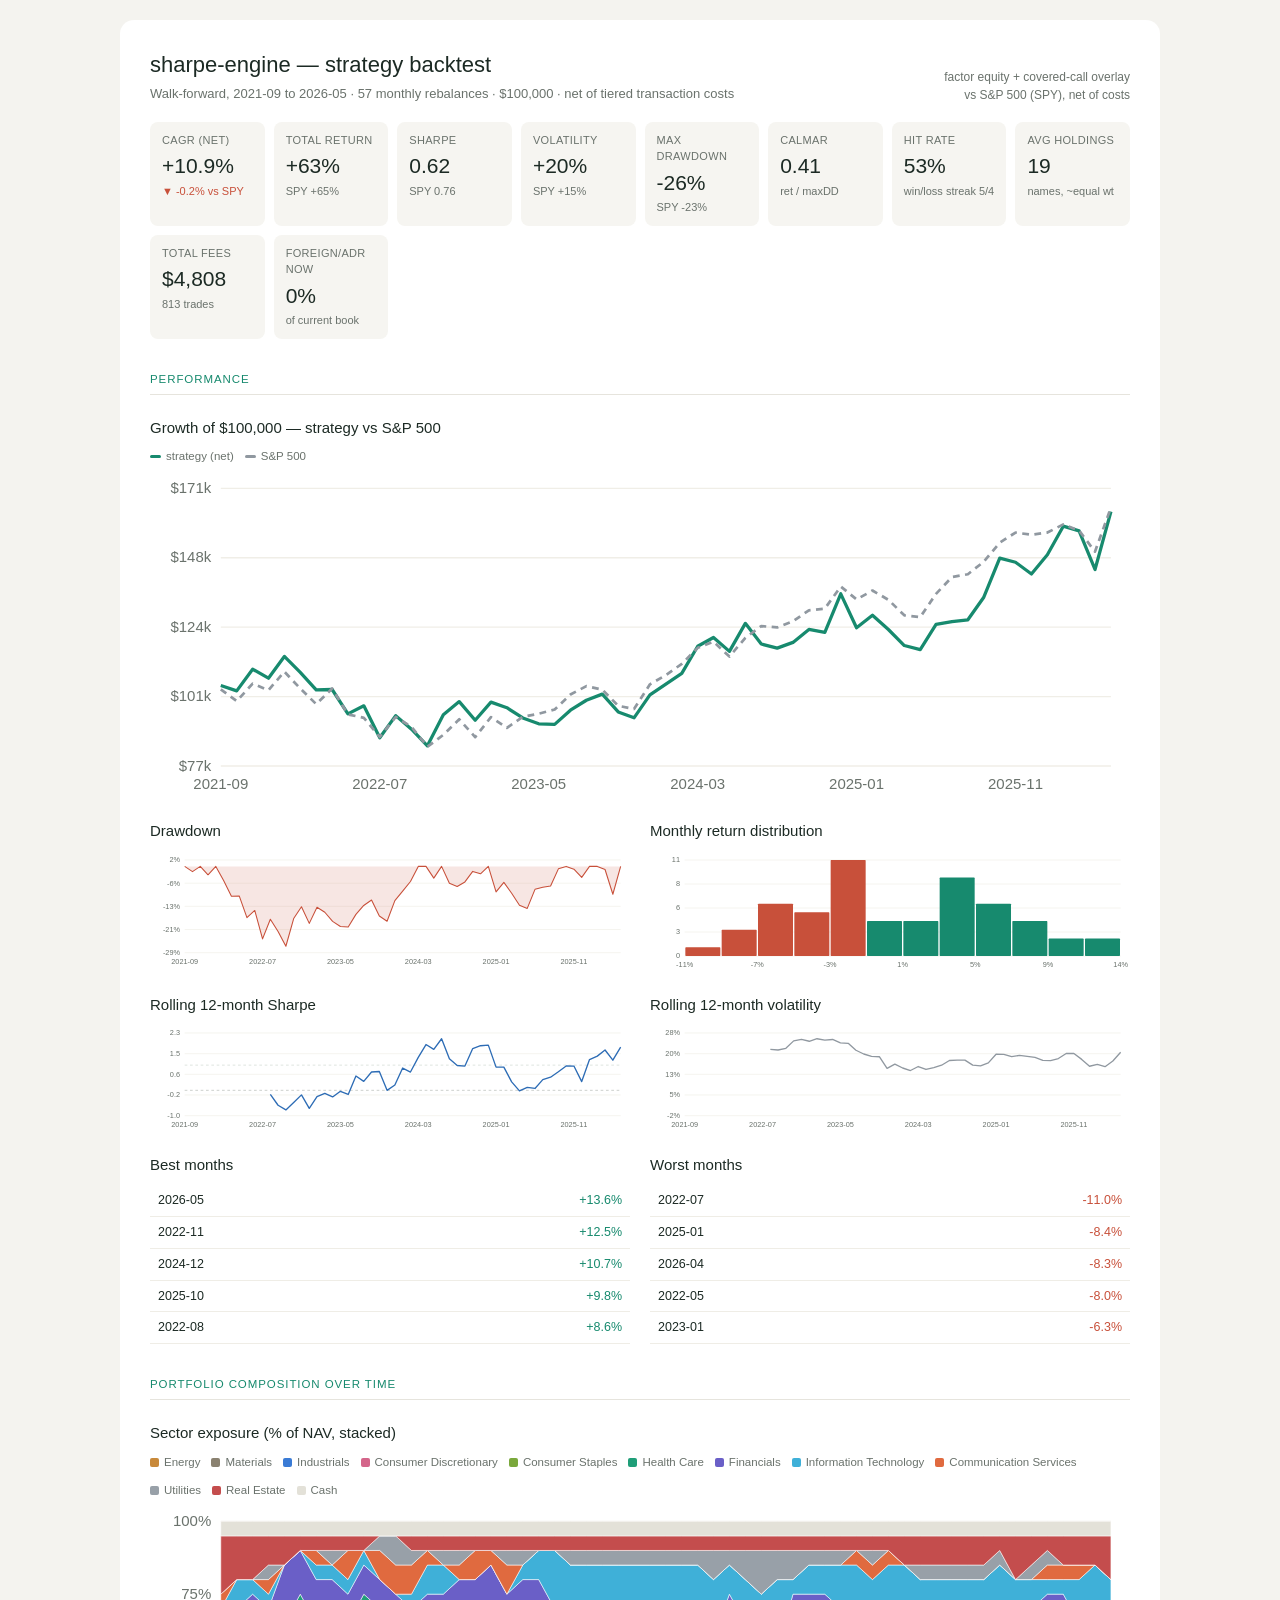
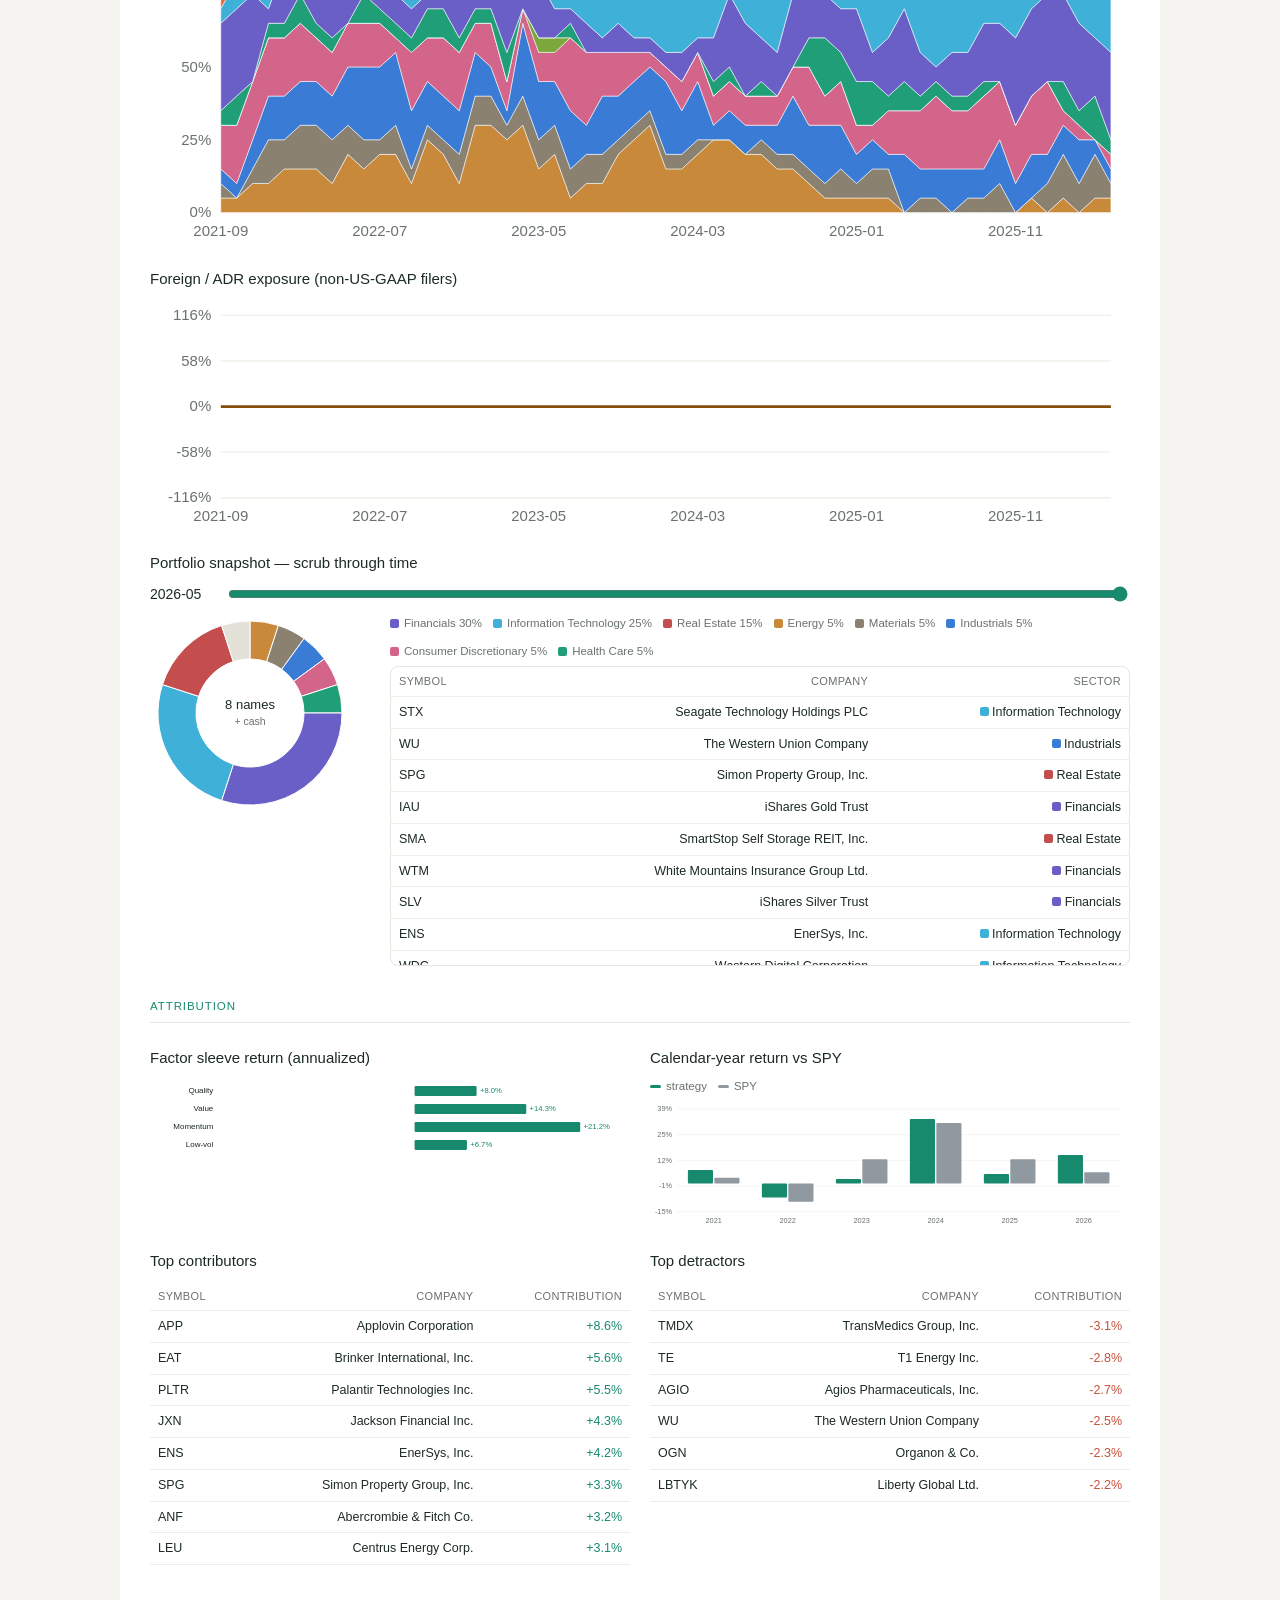
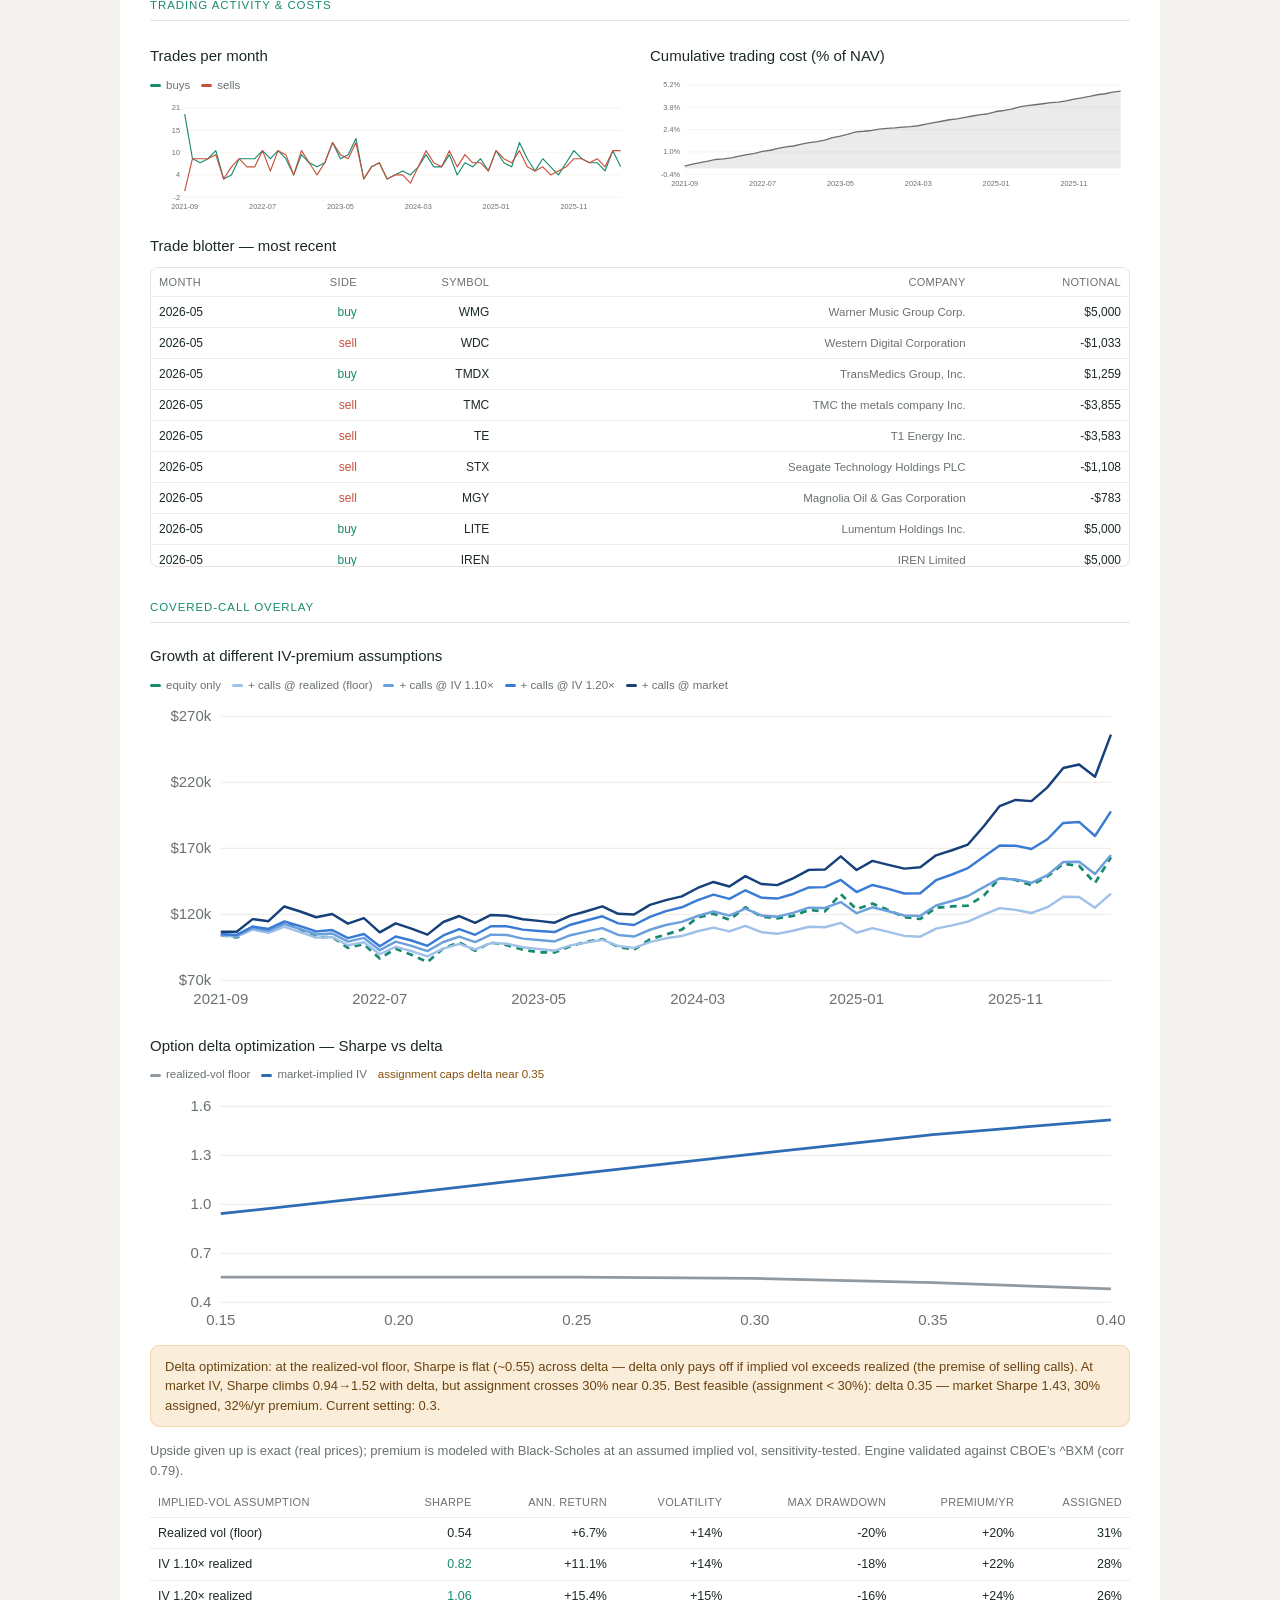
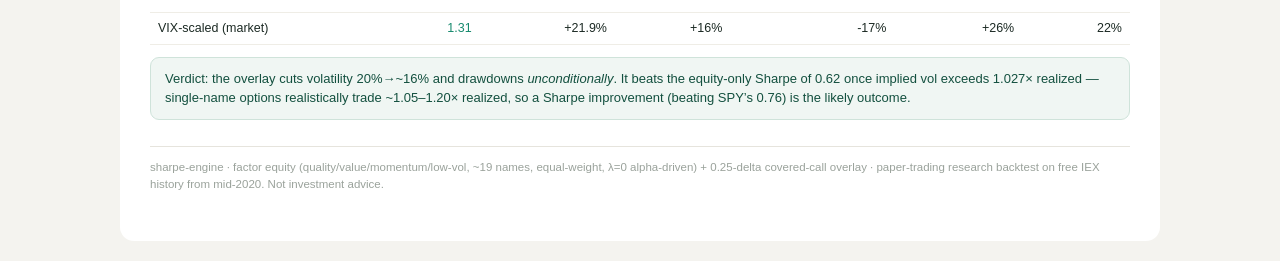
==== reports/backtest_dashboard.html @ 4e9be8e0 "Backtest analytics dashboard (self-contained HTML) scripts/build_dashboard.py instruments the walk-f" ====
<!DOCTYPE html>
<html lang="en">
<head><meta charset="utf-8"><meta name="viewport" content="width=device-width, initial-scale=1"><title>sharpe-engine — backtest dashboard</title></head>
<body style="margin:0;padding:20px 0;background:#f4f3ef;">
<style>
.dash{font-family:-apple-system,BlinkMacSystemFont,"Segoe UI",Roboto,Helvetica,Arial,sans-serif;
 color:#1c2a24;background:#ffffff;max-width:980px;margin:0 auto;padding:28px 30px 36px;
 border-radius:14px;line-height:1.5;-webkit-font-smoothing:antialiased;}
.dash *{box-sizing:border-box;}
.dash h1{font-size:22px;font-weight:500;margin:0;}
.dash .sub{color:#6a726c;font-size:13px;margin:3px 0 0;}
.dash h2{font-size:15px;font-weight:500;margin:22px 0 9px;}
.dash .sec{font-size:11.5px;font-weight:500;text-transform:uppercase;letter-spacing:.08em;color:#178a6e;
 margin:32px 0 2px;padding-bottom:6px;border-bottom:1.5px solid #e6e4dd;}
.dash .kpis{display:grid;grid-template-columns:repeat(auto-fit,minmax(108px,1fr));gap:9px;margin-top:18px;}
.dash .kpi{background:#f6f5f1;border-radius:8px;padding:10px 12px;}
.dash .kpi .l{font-size:11px;color:#6a726c;text-transform:uppercase;letter-spacing:.03em;}
.dash .kpi .v{font-size:21px;font-weight:500;margin-top:2px;}
.dash .kpi .d{font-size:11px;margin-top:1px;color:#6a726c;}
.dash .pos{color:#178a6e;}.dash .neg{color:#c8503a;}
.dash .row{display:flex;gap:20px;flex-wrap:wrap;align-items:flex-start;}
.dash .row>div{flex:1 1 380px;min-width:0;}
.dash .lg{display:flex;gap:11px;font-size:11.5px;color:#6a726c;margin:2px 0 6px;align-items:center;flex-wrap:wrap;}
.dash .lg span{display:inline-flex;align-items:center;gap:5px;}
.dash .sw{width:11px;height:3px;border-radius:2px;display:inline-block;}
.dash .dot{width:9px;height:9px;border-radius:2px;display:inline-block;flex:none;}
.dash table{width:100%;border-collapse:collapse;font-size:12.5px;}
.dash th,.dash td{padding:6px 8px;text-align:right;border-bottom:0.5px solid #efede6;}
.dash th:first-child,.dash td:first-child{text-align:left;}
.dash thead th{color:#6a726c;font-weight:500;font-size:11px;text-transform:uppercase;letter-spacing:.03em;}
.dash .blot{max-height:300px;overflow:auto;border:0.5px solid #e6e4dd;border-radius:8px;}
.dash .blot table{font-size:12px;}.dash .blot th{position:sticky;top:0;background:#fff;z-index:1;}
.dash .adr{font-size:9.5px;color:#854f0b;background:#faeeda;border-radius:3px;padding:1px 4px;margin-left:5px;}
.dash .call{background:#f0f6f3;border:0.5px solid #cfe3da;border-radius:9px;padding:11px 14px;font-size:13px;margin-top:12px;color:#13503f;}
.dash .note{background:#faeeda;border:0.5px solid #efd9ad;border-radius:9px;padding:11px 14px;font-size:13px;margin-top:10px;color:#6b4310;}
.dash input[type=range]{width:100%;accent-color:#178a6e;}
.dash .scrub{display:flex;gap:14px;align-items:center;margin:4px 0 8px;}
.dash .scrub b{font-weight:500;min-width:62px;font-size:14px;}
.dash .foot{color:#9aa29b;font-size:11.5px;margin-top:26px;border-top:0.5px solid #e6e4dd;padding-top:12px;}
.sr-only{position:absolute;width:1px;height:1px;overflow:hidden;clip:rect(0 0 0 0);}
</style>

<div class="dash">
<h2 class="sr-only">Detailed backtest analytics dashboard for the sharpe-engine factor plus covered-call strategy: performance, portfolio composition over time, holdings, trading activity, costs, and attribution versus the S&P 500.</h2>

<div style="display:flex;justify-content:space-between;align-items:flex-end;gap:12px;flex-wrap:wrap;">
  <div><h1>sharpe-engine — strategy backtest</h1><p class="sub" id="period"></p></div>
  <div style="font-size:12px;color:#6a726c;text-align:right;">factor equity + covered-call overlay<br>vs S&amp;P 500 (SPY), net of costs</div>
</div>
<div class="kpis" id="kpis"></div>

<div class="sec">Performance</div>
<h2>Growth of $100,000 — strategy vs S&amp;P 500</h2>
<div class="lg"><span><i class="sw" style="background:#178a6e"></i>strategy (net)</span><span><i class="sw" style="background:#9098a0"></i>S&amp;P 500</span></div>
<div id="growth"></div>
<div class="row">
  <div><h2>Drawdown</h2><div id="dd"></div></div>
  <div><h2>Monthly return distribution</h2><div id="hist"></div></div>
</div>
<div class="row">
  <div><h2>Rolling 12-month Sharpe</h2><div id="roll"></div></div>
  <div><h2>Rolling 12-month volatility</h2><div id="rvol"></div></div>
</div>
<div class="row">
  <div><h2>Best months</h2><table id="best"></table></div>
  <div><h2>Worst months</h2><table id="worst"></table></div>
</div>

<div class="sec">Portfolio composition over time</div>
<h2>Sector exposure (% of NAV, stacked)</h2>
<div class="lg" id="seclegend"></div>
<div id="sectors"></div>
<h2>Foreign / ADR exposure (non-US-GAAP filers)</h2>
<div id="adrchart"></div>

<h2>Portfolio snapshot — scrub through time</h2>
<div class="scrub"><b id="scrubLabel"></b><input type="range" id="scrub" min="0" value="0"></div>
<div class="row">
  <div style="flex:0 0 220px;"><div id="pie"></div></div>
  <div style="flex:1 1 380px;">
    <div class="lg" id="pieLegend"></div>
    <div style="max-height:300px;overflow:auto;border:0.5px solid #e6e4dd;border-radius:8px;"><table id="snapHoldings"></table></div>
  </div>
</div>

<div class="sec">Attribution</div>
<div class="row">
  <div><h2>Factor sleeve return (annualized)</h2><div id="attr"></div></div>
  <div><h2>Calendar-year return vs SPY</h2>
    <div class="lg"><span><i class="sw" style="background:#178a6e"></i>strategy</span><span><i class="sw" style="background:#9098a0"></i>SPY</span></div>
    <div id="years"></div></div>
</div>
<div class="row">
  <div><h2>Top contributors</h2><table id="contrib"></table></div>
  <div><h2>Top detractors</h2><table id="detract"></table></div>
</div>

<div class="sec">Trading activity &amp; costs</div>
<div class="row">
  <div><h2>Trades per month</h2>
    <div class="lg"><span><i class="sw" style="background:#178a6e"></i>buys</span><span><i class="sw" style="background:#c8503a"></i>sells</span></div>
    <div id="trades"></div></div>
  <div><h2>Cumulative trading cost (% of NAV)</h2><div id="cost"></div></div>
</div>
<h2>Trade blotter — most recent</h2>
<div class="blot"><table id="blotter"><thead><tr><th>Month</th><th>Side</th><th>Symbol</th><th>Company</th><th>Notional</th></tr></thead><tbody></tbody></table></div>

<div class="sec">Covered-call overlay</div>
<h2>Growth at different IV-premium assumptions</h2>
<div class="lg" id="ovlegend"></div>
<div id="ovgrowth"></div>
<h2>Option delta optimization — Sharpe vs delta</h2>
<div class="lg"><span><i class="sw" style="background:#9098a0"></i>realized-vol floor</span><span><i class="sw" style="background:#2d6cb5"></i>market-implied IV</span><span style="color:#854f0b">assignment caps delta near 0.35</span></div>
<div id="deltachart"></div>
<div class="note" id="deltanote"></div>
<p class="sub" style="margin:14px 0 8px;">Upside given up is exact (real prices); premium is modeled with Black-Scholes at an assumed implied vol, sensitivity-tested. Engine validated against CBOE&rsquo;s ^BXM (corr 0.79).</p>
<table id="overlay"><thead><tr><th>Implied-vol assumption</th><th>Sharpe</th><th>Ann. return</th><th>Volatility</th><th>Max drawdown</th><th>Premium/yr</th><th>Assigned</th></tr></thead><tbody></tbody></table>
<div class="call" id="breakeven"></div>

<p class="foot" id="foot"></p>
</div>

<script>
const DATA = {"meta": {"start": "2021-09", "end": "2026-05", "months": 57, "nav": 100000}, "labels": ["2021-09", "2021-10", "2021-11", "2021-12", "2022-01", "2022-02", "2022-03", "2022-04", "2022-05", "2022-06", "2022-07", "2022-08", "2022-09", "2022-10", "2022-11", "2022-12", "2023-01", "2023-02", "2023-03", "2023-04", "2023-05", "2023-06", "2023-07", "2023-08", "2023-09", "2023-10", "2023-11", "2023-12", "2024-01", "2024-02", "2024-03", "2024-04", "2024-05", "2024-06", "2024-07", "2024-08", "2024-09", "2024-10", "2024-11", "2024-12", "2025-01", "2025-02", "2025-03", "2025-04", "2025-05", "2025-06", "2025-07", "2025-08", "2025-09", "2025-10", "2025-11", "2025-12", "2026-01", "2026-02", "2026-03", "2026-04", "2026-05"], "equity": {"cagr": 0.1087, "sharpe": 0.616, "vol": 0.1997, "maxdd": -0.2642, "calmar": 0.411, "total_return": 0.6324, "hit_rate": 0.526, "best": 0.1358, "worst": -0.1102, "streaks": {"win": 5, "loss": 4}, "best_months": [{"m": "2026-05", "r": 0.1358}, {"m": "2022-11", "r": 0.1247}, {"m": "2024-12", "r": 0.1065}, {"m": "2025-10", "r": 0.098}, {"m": "2022-08", "r": 0.0855}], "worst_months": [{"m": "2022-07", "r": -0.1102}, {"m": "2025-01", "r": -0.0844}, {"m": "2026-04", "r": -0.0829}, {"m": "2022-05", "r": -0.0795}, {"m": "2023-01", "r": -0.0635}], "cum": [1.04516, 1.02705, 1.10032, 1.06973, 1.14321, 1.08948, 1.0304, 1.0314, 0.94936, 0.97665, 0.86897, 0.94325, 0.89726, 0.84115, 0.94601, 0.99068, 0.92776, 0.98865, 0.96986, 0.93541, 0.9157, 0.91376, 0.96161, 0.9954, 1.01588, 0.95565, 0.93603, 1.01351, 1.04987, 1.08622, 1.17764, 1.20713, 1.16026, 1.25509, 1.185, 1.17139, 1.19059, 1.2342, 1.22438, 1.35472, 1.24035, 1.28286, 1.23452, 1.18015, 1.16645, 1.25191, 1.26089, 1.26691, 1.34349, 1.47512, 1.46169, 1.42184, 1.48674, 1.58322, 1.56714, 1.4372, 1.63244], "spy_cum": [1.03226, 0.99232, 1.05135, 1.02934, 1.09175, 1.03489, 0.98247, 1.03503, 0.94744, 0.93604, 0.87091, 0.93869, 0.90569, 0.83789, 0.87868, 0.93101, 0.87048, 0.93841, 0.902, 0.93924, 0.94963, 0.96387, 1.01437, 1.04305, 1.03103, 0.9766, 0.96586, 1.04888, 1.08012, 1.11796, 1.17214, 1.19335, 1.14285, 1.20606, 1.24589, 1.24127, 1.26179, 1.29938, 1.30491, 1.3795, 1.33597, 1.36586, 1.33441, 1.28222, 1.27605, 1.35464, 1.41143, 1.4208, 1.46344, 1.52773, 1.56163, 1.55451, 1.56154, 1.5891, 1.56844, 1.49721, 1.64646], "dd": [0.0, -0.01733, 0.0, -0.02781, 0.0, -0.047, -0.09867, -0.0978, -0.16957, -0.1457, -0.23988, -0.17491, -0.21513, -0.26422, -0.17249, -0.13342, -0.18846, -0.1352, -0.15163, -0.18177, -0.19901, -0.2007, -0.15885, -0.1293, -0.11138, -0.16407, -0.18123, -0.11345, -0.08164, -0.04985, 0.0, 0.0, -0.03883, 0.0, -0.05584, -0.06669, -0.05139, -0.01665, -0.02447, 0.0, -0.08442, -0.05304, -0.08872, -0.12886, -0.13897, -0.07589, -0.06926, -0.06482, -0.00829, 0.0, -0.0091, -0.03612, 0.0, 0.0, -0.01016, -0.09223, 0.0], "roll_sharpe": [null, null, null, null, null, null, null, null, null, null, null, -0.16218, -0.59446, -0.77998, -0.4839, -0.18138, -0.71559, -0.25507, -0.12148, -0.26284, -0.03648, -0.16418, 0.56543, 0.35602, 0.72768, 0.74949, -0.0008, 0.21247, 0.8837, 0.72405, 1.30964, 1.81736, 1.62368, 2.04939, 1.25215, 0.98547, 0.96293, 1.65764, 1.76899, 1.7944, 0.92105, 0.9195, 0.33172, -0.02411, 0.11533, 0.07317, 0.42655, 0.51961, 0.73419, 0.9681, 0.96179, 0.34698, 1.22007, 1.35627, 1.60133, 1.19527, 1.71729], "roll_vol": [null, null, null, null, null, null, null, null, null, null, null, 0.22053, 0.21815, 0.22422, 0.25123, 0.25661, 0.24979, 0.25921, 0.25434, 0.25639, 0.24439, 0.24226, 0.21724, 0.20363, 0.19489, 0.19356, 0.15128, 0.16677, 0.15257, 0.14339, 0.15805, 0.14722, 0.15385, 0.1628, 0.18004, 0.18145, 0.18136, 0.16321, 0.16004, 0.17097, 0.20248, 0.20244, 0.19385, 0.19845, 0.19453, 0.19089, 0.18048, 0.17945, 0.18701, 0.2052, 0.20535, 0.18383, 0.15889, 0.16551, 0.15737, 0.17831, 0.20997], "net": [0.04516, -0.01733, 0.07134, -0.02781, 0.06869, -0.047, -0.05422, 0.00097, -0.07955, 0.02875, -0.11025, 0.08548, -0.04875, -0.06254, 0.12466, 0.04722, -0.06351, 0.06563, -0.019, -0.03552, -0.02108, -0.00211, 0.05236, 0.03514, 0.02057, -0.05929, -0.02053, 0.08277, 0.03588, 0.03462, 0.08416, 0.02505, -0.03883, 0.08173, -0.05584, -0.01149, 0.01639, 0.03662, -0.00796, 0.10646, -0.08442, 0.03427, -0.03768, -0.04404, -0.01161, 0.07326, 0.00717, 0.00477, 0.06045, 0.09797, -0.0091, -0.02726, 0.04565, 0.0649, -0.01016, -0.08292, 0.13584], "turnover": [0.475, 0.41022, 0.35247, 0.36337, 0.37279, 0.125, 0.22166, 0.37214, 0.31722, 0.27668, 0.42107, 0.24679, 0.42205, 0.3707, 0.16486, 0.41741, 0.31192, 0.17521, 0.26973, 0.56207, 0.32319, 0.41202, 0.57841, 0.16312, 0.22634, 0.31286, 0.16666, 0.17114, 0.17078, 0.12336, 0.23323, 0.37085, 0.30652, 0.30647, 0.32548, 0.202, 0.31912, 0.31051, 0.32981, 0.23446, 0.42775, 0.28208, 0.32308, 0.47395, 0.31898, 0.17584, 0.2425, 0.22278, 0.12548, 0.27043, 0.38704, 0.29027, 0.32094, 0.36447, 0.22172, 0.37225, 0.2718]}, "spy": {"cagr": 0.1107, "sharpe": 0.757, "vol": 0.1549, "maxdd": -0.2325, "total_return": 0.6465}, "years": [{"y": 2021, "strat": 0.0697, "spy": 0.0293}, {"y": 2022, "strat": -0.0739, "spy": -0.0955}, {"y": 2023, "strat": 0.023, "spy": 0.1266}, {"y": 2024, "strat": 0.3367, "spy": 0.3152}, {"y": 2025, "strat": 0.0495, "spy": 0.1269}, {"y": 2026, "strat": 0.1481, "spy": 0.0591}], "composition": {"sectors_order": ["Energy", "Materials", "Industrials", "Consumer Discretionary", "Consumer Staples", "Health Care", "Financials", "Information Technology", "Communication Services", "Utilities", "Real Estate"], "sectors": {"Energy": [0.05, 0.05, 0.1, 0.1, 0.15, 0.15, 0.15, 0.1, 0.2, 0.15, 0.2, 0.2, 0.1, 0.25, 0.2, 0.1, 0.3, 0.3, 0.25, 0.3, 0.15, 0.2, 0.05, 0.1, 0.1, 0.2, 0.25, 0.3, 0.15, 0.15, 0.2, 0.25, 0.25, 0.2, 0.2, 0.15, 0.15, 0.1, 0.05, 0.05, 0.05, 0.05, 0.05, 0.0, 0.0, 0.0, 0.0, 0.0, 0.0, 0.0, 0.0, 0.05, 0.0, 0.05, 0.0, 0.05, 0.05], "Materials": [0.05, 0.0, 0.05, 0.15, 0.1, 0.15, 0.15, 0.15, 0.1, 0.1, 0.05, 0.1, 0.05, 0.05, 0.05, 0.1, 0.1, 0.1, 0.05, 0.1, 0.1, 0.1, 0.1, 0.1, 0.1, 0.05, 0.05, 0.05, 0.05, 0.05, 0.05, 0.0, 0.0, 0.0, 0.05, 0.05, 0.05, 0.05, 0.05, 0.1, 0.05, 0.1, 0.1, 0.0, 0.05, 0.05, 0.0, 0.05, 0.05, 0.1, 0.0, 0.0, 0.1, 0.15, 0.1, 0.15, 0.05], "Industrials": [0.05, 0.05, 0.1, 0.15, 0.15, 0.15, 0.15, 0.15, 0.2, 0.25, 0.25, 0.25, 0.2, 0.15, 0.15, 0.15, 0.15, 0.1, 0.05, 0.25, 0.2, 0.15, 0.2, 0.1, 0.2, 0.15, 0.15, 0.15, 0.25, 0.15, 0.2, 0.05, 0.1, 0.1, 0.05, 0.1, 0.2, 0.15, 0.2, 0.15, 0.1, 0.1, 0.05, 0.2, 0.1, 0.1, 0.15, 0.1, 0.1, 0.15, 0.1, 0.15, 0.1, 0.1, 0.15, 0.05, 0.05], "Consumer Discretionary": [0.15, 0.2, 0.2, 0.2, 0.2, 0.2, 0.15, 0.15, 0.15, 0.15, 0.15, 0.05, 0.2, 0.15, 0.2, 0.2, 0.1, 0.15, 0.1, 0.05, 0.1, 0.1, 0.25, 0.25, 0.15, 0.15, 0.1, 0.05, 0.05, 0.1, 0.1, 0.1, 0.1, 0.1, 0.1, 0.1, 0.1, 0.2, 0.1, 0.15, 0.1, 0.05, 0.15, 0.15, 0.2, 0.25, 0.2, 0.2, 0.25, 0.2, 0.2, 0.2, 0.25, 0.05, 0.05, 0.0, 0.05], "Consumer Staples": [0.0, 0.0, 0.0, 0.0, 0.0, 0.0, 0.0, 0.0, 0.0, 0.0, 0.0, 0.0, 0.0, 0.0, 0.0, 0.0, 0.0, 0.0, 0.0, 0.0, 0.05, 0.05, 0.0, 0.0, 0.0, 0.0, 0.0, 0.0, 0.0, 0.0, 0.0, 0.0, 0.0, 0.0, 0.0, 0.0, 0.0, 0.0, 0.0, 0.0, 0.0, 0.0, 0.0, 0.0, 0.0, 0.0, 0.0, 0.0, 0.0, 0.0, 0.0, 0.0, 0.0, 0.0, 0.0, 0.0, 0.0], "Health Care": [0.05, 0.1, 0.0, 0.05, 0.05, 0.1, 0.05, 0.05, 0.0, 0.1, 0.05, 0.05, 0.05, 0.1, 0.1, 0.05, 0.05, 0.05, 0.1, 0.0, 0.0, 0.0, 0.05, 0.0, 0.0, 0.0, 0.0, 0.0, 0.0, 0.0, 0.0, 0.05, 0.05, 0.0, 0.05, 0.0, 0.0, 0.1, 0.2, 0.1, 0.15, 0.15, 0.05, 0.1, 0.05, 0.05, 0.05, 0.05, 0.05, 0.0, 0.0, 0.0, 0.0, 0.1, 0.05, 0.15, 0.05], "Financials": [0.3, 0.3, 0.3, 0.05, 0.2, 0.15, 0.15, 0.2, 0.1, 0.1, 0.1, 0.1, 0.1, 0.05, 0.05, 0.2, 0.1, 0.15, 0.2, 0.1, 0.2, 0.1, 0.05, 0.1, 0.05, 0.1, 0.05, 0.05, 0.05, 0.1, 0.05, 0.15, 0.25, 0.25, 0.15, 0.15, 0.25, 0.15, 0.15, 0.15, 0.25, 0.1, 0.2, 0.25, 0.15, 0.05, 0.15, 0.15, 0.2, 0.2, 0.3, 0.3, 0.3, 0.3, 0.3, 0.2, 0.3], "Information Technology": [0.05, 0.1, 0.05, 0.05, 0.0, 0.0, 0.05, 0.05, 0.05, 0.05, 0.0, 0.0, 0.05, 0.1, 0.1, 0.0, 0.0, 0.0, 0.0, 0.05, 0.1, 0.2, 0.15, 0.2, 0.25, 0.2, 0.25, 0.25, 0.3, 0.3, 0.25, 0.2, 0.1, 0.15, 0.15, 0.25, 0.05, 0.1, 0.1, 0.15, 0.15, 0.25, 0.25, 0.15, 0.25, 0.3, 0.25, 0.25, 0.15, 0.2, 0.2, 0.1, 0.05, 0.05, 0.15, 0.25, 0.25], "Communication Services": [0.05, 0.0, 0.0, 0.05, 0.0, 0.0, 0.05, 0.0, 0.1, 0.0, 0.1, 0.1, 0.1, 0.05, 0.0, 0.05, 0.1, 0.05, 0.1, 0.0, 0.0, 0.0, 0.0, 0.0, 0.0, 0.0, 0.0, 0.0, 0.0, 0.0, 0.0, 0.0, 0.0, 0.0, 0.0, 0.0, 0.0, 0.0, 0.0, 0.0, 0.05, 0.05, 0.05, 0.0, 0.0, 0.0, 0.0, 0.0, 0.0, 0.0, 0.0, 0.0, 0.05, 0.05, 0.05, 0.0, 0.0], "Utilities": [0.0, 0.0, 0.0, 0.05, 0.0, 0.0, 0.0, 0.05, 0.0, 0.0, 0.05, 0.1, 0.05, 0.0, 0.05, 0.05, 0.0, 0.0, 0.05, 0.05, 0.0, 0.0, 0.05, 0.05, 0.05, 0.05, 0.05, 0.05, 0.05, 0.05, 0.05, 0.1, 0.05, 0.1, 0.15, 0.1, 0.1, 0.05, 0.05, 0.05, 0.0, 0.05, 0.0, 0.0, 0.05, 0.05, 0.05, 0.05, 0.05, 0.05, 0.0, 0.05, 0.05, 0.0, 0.0, 0.0, 0.0], "Real Estate": [0.2, 0.15, 0.15, 0.1, 0.1, 0.05, 0.05, 0.05, 0.05, 0.05, 0.0, 0.0, 0.05, 0.05, 0.05, 0.05, 0.05, 0.05, 0.05, 0.05, 0.05, 0.05, 0.05, 0.05, 0.05, 0.05, 0.05, 0.05, 0.05, 0.05, 0.05, 0.05, 0.05, 0.05, 0.05, 0.05, 0.05, 0.05, 0.05, 0.05, 0.05, 0.05, 0.05, 0.1, 0.1, 0.1, 0.1, 0.1, 0.1, 0.05, 0.15, 0.1, 0.05, 0.1, 0.1, 0.1, 0.15]}, "n_names": [19, 19, 19, 19, 19, 19, 19, 19, 19, 19, 19, 19, 19, 19, 19, 19, 19, 19, 19, 19, 19, 19, 19, 19, 19, 19, 19, 19, 19, 19, 19, 19, 19, 19, 19, 19, 19, 19, 19, 19, 19, 19, 19, 19, 19, 19, 19, 19, 19, 19, 19, 19, 19, 19, 19, 19, 19], "cash": [0.05, 0.05, 0.05, 0.05, 0.05, 0.05, 0.05, 0.05, 0.05, 0.05, 0.05, 0.05, 0.05, 0.05, 0.05, 0.05, 0.05, 0.05, 0.05, 0.05, 0.05, 0.05, 0.05, 0.05, 0.05, 0.05, 0.05, 0.05, 0.05, 0.05, 0.05, 0.05, 0.05, 0.05, 0.05, 0.05, 0.05, 0.05, 0.05, 0.05, 0.05, 0.05, 0.05, 0.05, 0.05, 0.05, 0.05, 0.05, 0.05, 0.05, 0.05, 0.05, 0.05, 0.05, 0.05, 0.05, 0.05], "holdings_by_month": [["SLM", "AGNC", "CROX", "AI", "SPG", "NLY", "ANF", "JEF", "SIG", "AGIO", "RTX", "VAL", "TWO", "CG", "ALLY", "FHN", "TROX", "COF", "LBTYK"], ["WMG", "SPG", "CROX", "AGNC", "AI", "BCRX", "VVV", "RTX", "CG", "NLY", "FHN", "COF", "ALLY", "JEF", "ORLY", "ORCL", "IVZ", "MTD", "CPRI"], ["WMG", "MGY", "SPG", "AGNC", "NLY", "CG", "VVV", "JEF", "CROX", "LPX", "RTX", "FHN", "ATKR", "SIG", "FNB", "EBAY", "COF", "ORLY", "GS"], ["WMG", "MGY", "VVV", "ORLY", "WU", "HD", "SPG", "ATKR", "LPX", "EBAY", "CG", "CL", "CROX", "KMB", "LNG", "MTD", "RTX", "LBTYK", "AGNC"], ["WMG", "MGY", "JEF", "SPG", "VVV", "CHRD", "CUBI", "CG", "PRKS", "HD", "COR", "WU", "EBAY", "CROX", "LPX", "RDN", "MTD", "CL", "NLY"], ["WMG", "MGY", "CUBI", "JEF", "SPG", "VVV", "HD", "COR", "LPX", "CG", "PRKS", "MTD", "CROX", "WU", "CHRD", "EBAY", "AGIO", "DD", "CL"], ["WMG", "LPX", "SPG", "MGY", "VVV", "HD", "ECPG", "PRKS", "COR", "CG", "MTD", "CL", "CUBI", "STX", "EBAY", "KMB", "WU", "LBTYK", "CHRD"], ["WMG", "ECPG", "MGY", "CG", "HD", "LPX", "HLI", "EBAY", "SPG", "STX", "DD", "COR", "RRR", "CL", "CNP", "MTD", "DVN", "JEF", "RTX"], ["MGY", "WMG", "DVN", "EBAY", "LBTYK", "RRC", "CG", "LPX", "LBTYA", "ECPG", "DD", "SPG", "RTX", "MATX", "STX", "COR", "CHRD", "RRR", "DDS"], ["MGY", "WMG", "COR", "AMGN", "EBAY", "CL", "RRR", "WU", "DVN", "STX", "MTD", "CG", "MATX", "DD", "CRC", "DDS", "ECPG", "SPG", "RTX"], ["MGY", "WMG", "EBAY", "IT", "NRG", "ECPG", "MATX", "HLI", "AMGN", "CHRD", "AMR", "RRR", "LBTYK", "RTX", "COR", "HRB", "LBTYA", "DVN", "CL"], ["MGY", "DVN", "WMG", "AMR", "CHRD", "EBAY", "NRG", "ECPG", "LBTYK", "COR", "LPX", "LBTYA", "MATX", "RTX", "HLI", "AMGN", "CMC", "BKR", "CNP"], ["HRB", "MGY", "WMG", "AMGN", "CL", "EBAY", "RTX", "NRG", "LBTYK", "WU", "LBTYA", "DVN", "IT", "RRR", "AMCR", "SPG", "HLI", "ECPG", "STX"], ["COR", "AMR", "WMG", "CL", "WU", "HD", "MGY", "RTX", "CHRD", "PI", "STX", "DVN", "SM", "AMGN", "MTD", "HLI", "HRB", "SPG", "LBTYK"], ["COR", "CL", "AMR", "MGY", "WU", "WMG", "HD", "HRB", "RTX", "STX", "MTD", "PI", "CHRD", "NRG", "RRR", "DVN", "JXN", "AMGN", "SPG"], ["AMR", "WMG", "HRB", "FNB", "RTX", "AMCR", "AMGN", "JXN", "COR", "SPG", "CL", "KMB", "NRG", "WU", "HLI", "NPO", "LBTYK", "BHF", "OXY"], ["WMG", "RTX", "WU", "SPG", "JXN", "CL", "AMGN", "KMB", "AMR", "HLI", "LBTYK", "NOG", "AMCR", "LBTYA", "PBF", "OXY", "BTU", "EQT", "MATX"], ["WMG", "RTX", "FNB", "NPO", "AMGN", "LBTYA", "SPG", "HLI", "AMR", "WU", "NOG", "AMCR", "KMB", "PBF", "OXY", "CL", "BTU", "JXN", "CHRD"], ["WMG", "AMR", "PBF", "SR", "RTX", "BTU", "SPG", "FNB", "LBTYK", "LBTYA", "NOG", "HLI", "AMCR", "CNR", "JXN", "AMGN", "KMB", "WTM", "CPRX"], ["WMG", "DD", "AMR", "DINO", "NOG", "URI", "SPG", "OXY", "WU", "IT", "SR", "INSW", "RDN", "MSI", "VLO", "KMB", "RTX", "PBF", "CRBG"], ["WMG", "SPG", "FNB", "RTX", "HLI", "DD", "AMCR", "URI", "PBF", "INSW", "MBLY", "LW", "KMB", "JXN", "IT", "RDN", "NOG", "AMR", "MSI"], ["WMG", "SPG", "DD", "RTX", "HLI", "RMBS", "ESAB", "CRBG", "MSI", "NOG", "AMCR", "URI", "LW", "MBLY", "ELF", "VLO", "OXY", "LFUS", "SM"], ["MSI", "CLX", "LNG", "WMG", "VRSK", "SPG", "HD", "MAR", "WU", "RTX", "CHH", "HLI", "COLM", "COR", "INSW", "DD", "NOG", "RMBS", "ALNY"], ["ORCL", "LNG", "RMBS", "VRSK", "MSI", "MAR", "GPOR", "HD", "WU", "NOG", "SPG", "WMG", "CLX", "CHH", "FCNCA", "DD", "RTX", "COLM", "HLI"], ["LII", "ORCL", "AON", "LNG", "VRSK", "MSI", "HD", "DD", "COR", "CLX", "SPG", "WU", "GPOR", "CHH", "NOG", "RMBS", "WMG", "ENS", "RTX"], ["VVV", "NVDA", "LNG", "DD", "ORCL", "LII", "NOG", "WMG", "SPG", "AON", "MSI", "HD", "GPOR", "URI", "PARR", "CHH", "ENS", "WFRD", "HLI"], ["VVV", "ORCL", "NVDA", "LII", "DD", "WMG", "NOG", "PARR", "LNG", "SPB", "SPG", "AON", "WU", "MSI", "GPOR", "URI", "HD", "CNX", "ENS"], ["VVV", "NVDA", "DD", "WMG", "LII", "GPOR", "LNG", "CNX", "NOG", "SPB", "WU", "SPG", "URI", "META", "ORCL", "PARR", "ENS", "HLI", "AMR"], ["LNG", "GPOR", "LII", "VVV", "CNX", "NVDA", "WMG", "SPG", "DD", "SPB", "ORCL", "HLI", "META", "MSI", "PHM", "URI", "WU", "ENS", "COR"], ["NVDA", "GPOR", "LNG", "VVV", "WMG", "LII", "SPG", "DD", "CNX", "HLI", "ANF", "META", "MSI", "URI", "WU", "OWL", "ORCL", "ENS", "SPB"], ["LNG", "GPOR", "VVV", "NVDA", "WMG", "SPG", "LII", "AMR", "DD", "HLI", "CNX", "MSI", "MHO", "SPB", "META", "WU", "PHM", "EMR", "ANF"], ["GPOR", "NVDA", "LNG", "WMG", "SPG", "VVV", "CNX", "HLI", "LII", "NOG", "CNR", "META", "FCNCA", "SPB", "LLY", "OWL", "ANF", "VRSK", "AM"], ["LNG", "GPOR", "SPG", "VVV", "NOG", "CNX", "WMG", "FCNCA", "HLI", "OWL", "NVDA", "SPB", "RDN", "COLM", "LII", "GEHC", "WU", "PARR", "JXN"], ["VVV", "LNG", "GPOR", "SPG", "NVDA", "WMG", "ANF", "OWL", "CNX", "HLI", "CLS", "SM", "JXN", "WU", "URI", "VST", "SPB", "FCNCA", "FNB"], ["SPG", "JXN", "OWL", "WMG", "HLI", "GPOR", "ANF", "URI", "CNX", "OGN", "CLS", "CL", "NVDA", "GDDY", "NRG", "VST", "AM", "MGY", "SM"], ["SPG", "JXN", "GPOR", "WMG", "OWL", "HLI", "GDDY", "ANF", "CNX", "WU", "CL", "URI", "APP", "NRG", "MSI", "MGY", "VST", "ENS", "CLS"], ["SPG", "JXN", "HLI", "WMG", "GDDY", "GPOR", "OWL", "CL", "WU", "JEF", "VLTO", "MGY", "URI", "FNB", "ANF", "NFG", "VVV", "NRG", "FTAI"], ["GDDY", "CL", "SPG", "EAT", "JXN", "HRB", "OGN", "WU", "ENS", "MGY", "HLI", "URI", "FTAI", "TMDX", "WMG", "HD", "GPOR", "JEF", "NRG"], ["GDDY", "OGN", "CL", "EAT", "MWA", "HRB", "WU", "NFG", "MGY", "JXN", "SPG", "MTD", "HASI", "TMDX", "FTNT", "URI", "ALNY", "FTAI", "JEF"], ["WU", "GDDY", "EAT", "MWA", "HRB", "CL", "HASI", "NFG", "CLX", "MGY", "TMDX", "SPG", "JXN", "URI", "FTNT", "APP", "HLI", "OGN", "WMG"], ["OGN", "EAT", "CNK", "APP", "SPG", "WU", "AGIO", "JEF", "GDDY", "URI", "WULF", "ENS", "HLI", "CL", "WMG", "OWL", "MGY", "RDN", "ADMA"], ["CNK", "WU", "EAT", "APP", "OGN", "GDDY", "CL", "AGIO", "URI", "SPG", "JEF", "VST", "MGY", "ENS", "VRSK", "CLX", "WTM", "PLTR", "ADMA"], ["CNK", "APP", "EAT", "SPG", "CHWY", "OGN", "WU", "PLTR", "GDDY", "JEF", "WTM", "UI", "MCY", "ENS", "HLI", "DD", "CL", "MGY", "WMG"], ["CHWY", "EAT", "SPG", "WMG", "APP", "HLI", "UI", "WAT", "OWL", "MIR", "ENS", "FNB", "JEF", "GNW", "BKR", "RTX", "DEI", "WU", "DVA"], ["CHWY", "EAT", "SPG", "APP", "WMG", "UI", "HLI", "ENS", "WU", "AM", "VRSK", "CARR", "PLTR", "JEF", "CL", "WAT", "LYV", "GNW", "DEI"], ["CHWY", "EAT", "SPG", "APP", "UI", "WMG", "VRSK", "WU", "ENS", "GENI", "LYV", "AM", "HLI", "CL", "DVA", "PLTR", "CARR", "GRND", "DEI"], ["CHWY", "APP", "GENI", "SPG", "WMG", "HLI", "IAU", "GRND", "MIR", "ABBV", "PLTR", "DEI", "LYV", "WU", "VRSK", "GNW", "AM", "CARR", "ENS"], ["APP", "PLTR", "CHWY", "SPG", "WMG", "HLI", "RBRK", "IAU", "MIR", "VISN", "DAVE", "GENI", "WU", "LYV", "ENS", "AM", "DEI", "ABBV", "TMC"], ["SPG", "WMG", "CHWY", "APP", "PLTR", "TMC", "HOOD", "HLI", "MIR", "IAU", "EAT", "LYV", "DAVE", "ENS", "WU", "DEI", "ABBV", "AM", "GENI"], ["SPG", "APP", "PLTR", "IAU", "ENS", "WU", "HOOD", "HLI", "CHWY", "WMG", "DAVE", "LYV", "VRSK", "MIR", "HRB", "CLX", "URI", "LEU", "AM"], ["APP", "WMG", "SPG", "WU", "ENS", "HLI", "MIR", "SSRM", "LYV", "IAU", "GENI", "CHWY", "FNB", "PLTR", "GLXY", "DEI", "DAVE", "RBRK", "RITM"], ["SPG", "WMG", "ENS", "WU", "GENI", "CHWY", "HLI", "IAU", "APP", "SM", "GLXY", "DEI", "FNB", "MIR", "SSRM", "RTX", "HRB", "GNW", "AM"], ["TMC", "SPG", "SATS", "WU", "WMG", "ENS", "RTX", "IAU", "SSRM", "BYD", "CL", "CHWY", "HLI", "CHH", "GLXY", "AM", "IREN", "GENI", "FNB"], ["SATS", "SPG", "TMC", "ENS", "WU", "TMDX", "WMG", "IAU", "HL", "SMA", "HLI", "SLV", "RTX", "SSRM", "PARR", "GH", "FNB", "CL", "HASI"], ["SATS", "SPG", "STX", "TMC", "ENS", "SMA", "WU", "WMG", "IAU", "RTX", "TE", "HLI", "SLV", "FNB", "LNC", "TMDX", "MIR", "CL", "HASI"], ["TMC", "STX", "WU", "SLV", "IAU", "WDC", "HL", "WTM", "ENS", "SPG", "CL", "SMA", "MGY", "NVDA", "HASI", "TE", "BKD", "TMDX", "GH"], ["STX", "WU", "SPG", "IAU", "SMA", "WTM", "SLV", "ENS", "WDC", "CL", "MGY", "TMDX", "NVDA", "LITE", "DEI", "HLI", "WMG", "HASI", "IREN"]], "adr_exposure": [0.0, 0.0, 0.0, 0.0, 0.0, 0.0, 0.0, 0.0, 0.0, 0.0, 0.0, 0.0, 0.0, 0.0, 0.0, 0.0, 0.0, 0.0, 0.0, 0.0, 0.0, 0.0, 0.0, 0.0, 0.0, 0.0, 0.0, 0.0, 0.0, 0.0, 0.0, 0.0, 0.0, 0.0, 0.0, 0.0, 0.0, 0.0, 0.0, 0.0, 0.0, 0.0, 0.0, 0.0, 0.0, 0.0, 0.0, 0.0, 0.0, 0.0, 0.0, 0.0, 0.0, 0.0, 0.0, 0.0, 0.0]}, "activity": {"buys": [19, 8, 7, 8, 10, 3, 4, 8, 8, 8, 10, 8, 10, 8, 4, 9, 7, 6, 7, 12, 8, 9, 13, 3, 6, 7, 3, 4, 5, 4, 6, 9, 6, 6, 9, 4, 7, 6, 8, 5, 10, 7, 6, 12, 8, 5, 8, 6, 4, 7, 10, 8, 7, 7, 5, 10, 6], "sells": [0, 8, 8, 8, 9, 3, 6, 8, 6, 6, 10, 5, 10, 9, 4, 10, 7, 4, 7, 12, 9, 8, 12, 3, 6, 7, 3, 4, 4, 2, 6, 10, 7, 6, 10, 6, 9, 7, 7, 5, 10, 8, 7, 10, 6, 5, 6, 4, 5, 6, 8, 8, 7, 8, 6, 10, 10], "cost": [0.0013, 0.00125, 0.00095, 0.00089, 0.00107, 0.00037, 0.00064, 0.00111, 0.00087, 0.00083, 0.00119, 0.00073, 0.0012, 0.00097, 0.00048, 0.00117, 0.00098, 0.00057, 0.00091, 0.00163, 0.00096, 0.00114, 0.00145, 0.00041, 0.00051, 0.00076, 0.00049, 0.00036, 0.00052, 0.00025, 0.00054, 0.00101, 0.00093, 0.00086, 0.00098, 0.00054, 0.00088, 0.0009, 0.00086, 0.00054, 0.00138, 0.00067, 0.00086, 0.00139, 0.00077, 0.00055, 0.00065, 0.00066, 0.00028, 0.00079, 0.00116, 0.00079, 0.00087, 0.00105, 0.00063, 0.00097, 0.00065], "cum_cost": [0.0013, 0.00255, 0.0035, 0.00439, 0.00545, 0.00582, 0.00646, 0.00757, 0.00844, 0.00927, 0.01046, 0.01119, 0.01238, 0.01335, 0.01383, 0.015, 0.01598, 0.01656, 0.01747, 0.0191, 0.02006, 0.0212, 0.02265, 0.02305, 0.02356, 0.02432, 0.02481, 0.02517, 0.02568, 0.02594, 0.02648, 0.02749, 0.02841, 0.02928, 0.03026, 0.0308, 0.03168, 0.03258, 0.03344, 0.03397, 0.03535, 0.03602, 0.03688, 0.03827, 0.03904, 0.03959, 0.04024, 0.0409, 0.04118, 0.04197, 0.04313, 0.04391, 0.04478, 0.04583, 0.04646, 0.04743, 0.04808], "total_cost_usd": 4808, "total_trades": 813, "blotter": [{"m": "2026-05", "sym": "WMG", "side": "buy", "usd": 5000}, {"m": "2026-05", "sym": "WDC", "side": "sell", "usd": -1033}, {"m": "2026-05", "sym": "TMDX", "side": "buy", "usd": 1259}, {"m": "2026-05", "sym": "TMC", "side": "sell", "usd": -3855}, {"m": "2026-05", "sym": "TE", "side": "sell", "usd": -3583}, {"m": "2026-05", "sym": "STX", "side": "sell", "usd": -1108}, {"m": "2026-05", "sym": "MGY", "side": "sell", "usd": -783}, {"m": "2026-05", "sym": "LITE", "side": "buy", "usd": 5000}, {"m": "2026-05", "sym": "IREN", "side": "buy", "usd": 5000}, {"m": "2026-05", "sym": "HLI", "side": "buy", "usd": 5000}, {"m": "2026-05", "sym": "HL", "side": "sell", "usd": -4259}, {"m": "2026-05", "sym": "HASI", "side": "sell", "usd": -615}, {"m": "2026-05", "sym": "GH", "side": "sell", "usd": -5403}, {"m": "2026-05", "sym": "ENS", "side": "sell", "usd": -875}, {"m": "2026-05", "sym": "DEI", "side": "buy", "usd": 5000}, {"m": "2026-05", "sym": "BKD", "side": "sell", "usd": -5013}, {"m": "2026-04", "sym": "WTM", "side": "buy", "usd": 5000}, {"m": "2026-04", "sym": "WMG", "side": "sell", "usd": -4760}, {"m": "2026-04", "sym": "WDC", "side": "buy", "usd": 5000}, {"m": "2026-04", "sym": "TMDX", "side": "sell", "usd": -532}, {"m": "2026-04", "sym": "TE", "side": "buy", "usd": 1014}, {"m": "2026-04", "sym": "STX", "side": "buy", "usd": 574}, {"m": "2026-04", "sym": "SLV", "side": "sell", "usd": -686}, {"m": "2026-04", "sym": "SATS", "side": "sell", "usd": -5144}, {"m": "2026-04", "sym": "RTX", "side": "sell", "usd": -5330}, {"m": "2026-04", "sym": "NVDA", "side": "buy", "usd": 5000}, {"m": "2026-04", "sym": "MIR", "side": "sell", "usd": -4512}, {"m": "2026-04", "sym": "MGY", "side": "buy", "usd": 5000}, {"m": "2026-04", "sym": "LNC", "side": "sell", "usd": -4110}, {"m": "2026-04", "sym": "IAU", "side": "sell", "usd": -786}]}, "contributors": [{"sym": "APP", "v": 0.0863}, {"sym": "EAT", "v": 0.0557}, {"sym": "PLTR", "v": 0.0553}, {"sym": "JXN", "v": 0.0429}, {"sym": "ENS", "v": 0.0417}, {"sym": "SPG", "v": 0.0329}, {"sym": "ANF", "v": 0.0321}, {"sym": "LEU", "v": 0.0308}], "detractors": [{"sym": "TMDX", "v": -0.0311}, {"sym": "TE", "v": -0.0278}, {"sym": "AGIO", "v": -0.0266}, {"sym": "WU", "v": -0.0247}, {"sym": "OGN", "v": -0.0228}, {"sym": "LBTYK", "v": -0.0223}], "hist": {"counts": [1, 3, 6, 5, 11, 4, 4, 9, 6, 4, 2, 2], "edges": [-0.1102, -0.0897, -0.0692, -0.0487, -0.0282, -0.0077, 0.0128, 0.0333, 0.0538, 0.0743, 0.0948, 0.1153, 0.1358]}, "names": {"ABBV": "ABBVIE INC.", "ADMA": "ADMA Biologics Inc", "AGIO": "Agios Pharmaceuticals, Inc.", "AGNC": "AGNC Investment Corp.", "AI": "C3.ai, Inc.", "ALLY": "Ally Financial Inc.", "ALNY": "Alnylam Pharmaceuticals, Inc.", "AM": "Antero Midstream Corporation", "AMCR": "Amcor plc", "AMGN": "Amgen Inc.", "AMR": "Alpha Metallurgical Resources, Inc.", "ANF": "Abercrombie & Fitch Co.", "AON": "Aon plc Class A", "APP": "Applovin Corporation", "ATKR": "Atkore Inc.", "BCRX": "BioCryst Pharmaceuticals, Inc.", "BHF": "Brighthouse Financial, Inc.", "BKD": "Brookdale Senior Living, Inc.", "BKR": "Baker Hughes Company", "BTU": "Peabody Energy Corporation", "BYD": "Boyd Gaming Corporation", "CARR": "Carrier Global Corporation", "CG": "The Carlyle Group Inc.", "CHH": "Choice Hotels Intnl.", "CHRD": "Chord Energy Corporation", "CHWY": "Chewy, Inc.", "CL": "Colgate-Palmolive Company", "CLS": "Celestica, Inc.", "CLX": "Clorox Company", "CMC": "Commercial Metals Company", "CNK": "Cinemark Holdings, Inc.", "CNP": "CenterPoint Energy, Inc.", "CNR": "Core Natural Resources, Inc.", "CNX": "CNX Resources Corporation", "COF": "Capital One Financial", "COLM": "Columbia Sportswear Company", "COR": "Cencora, Inc.", "CPRI": "Capri Holdings Limited", "CPRX": "Catalyst Pharmaceuticals, Inc.", "CRBG": "Corebridge Financial, Inc.", "CRC": "California Resources Corporation", "CROX": "Crocs, Inc.", "CUBI": "CUSTOMERS BANCORP INC", "DAVE": "Dave Inc.", "DD": "DuPont de Nemours, Inc.", "DDS": "Dillards Inc.", "DEI": "Douglas Emmett, Inc.", "DINO": "HF Sinclair Corporation", "DVA": "DaVita Inc.", "DVN": "Devon Energy Corporation", "EAT": "Brinker International, Inc.", "EBAY": "eBay Inc.", "ECPG": "Encore Capital Group Inc", "ELF": "e.l.f. Beauty, Inc.", "EMR": "Emerson Electric Co.", "ENS": "EnerSys, Inc.", "EQT": "EQT CORP", "ESAB": "ESAB Corporation", "FCNCA": "First Citizens BancShares, Inc.", "FHN": "First Horizon Corporation", "FNB": "F.N.B. Corp", "FTAI": "FTAI Aviation Ltd.", "FTNT": "Fortinet, Inc.", "GDDY": "GoDaddy Inc", "GEHC": "GE HealthCare Technologies Inc.", "GENI": "Genius Sports Limited", "GH": "Guardant Health, Inc.", "GLXY": "Galaxy Digital Inc.", "GNW": "Genworth Financial, Inc.", "GPOR": "Gulfport Energy Corporation", "GRND": "Grindr Inc.", "GS": "Goldman Sachs Group Inc.", "HASI": "HA Sustainable Infrastructure Capital, Inc.", "HD": "Home Depot, Inc.", "HL": "Hecla Mining Company", "HLI": "Houlihan Lokey, Inc.", "HOOD": "Robinhood Markets, Inc.", "HRB": "H&R Block, Inc.", "IAU": "iShares Gold Trust", "INSW": "International Seaways, Inc.", "IREN": "IREN Limited", "IT": "Gartner, Inc.", "IVZ": "Invesco LTD", "JEF": "Jefferies Financial Group Inc.", "JXN": "Jackson Financial Inc.", "KMB": "Kimberly-Clark Corporation", "LBTYA": "Liberty Global Ltd.", "LBTYK": "Liberty Global Ltd.", "LEU": "Centrus Energy Corp.", "LFUS": "Littelfuse, Inc.", "LII": "Lennox International Inc.", "LITE": "Lumentum Holdings Inc.", "LLY": "Eli Lilly & Co.", "LNC": "Lincoln National Corp.", "LNG": "Cheniere Energy Inc", "LPX": "Louisiana-Pacific Corp.", "LW": "Lamb Weston Holdings, Inc.", "LYV": "Live Nation Entertainment Inc.", "MAR": "Marriott International", "MATX": "Matsons, Inc.", "MBLY": "Mobileye Global Inc.", "MCY": "Mercury General Corp.", "META": "Meta Platforms, Inc.", "MGY": "Magnolia Oil & Gas Corporation", "MHO": "M/I Homes, Inc.", "MIR": "Mirion Technologies, Inc.", "MSI": "Motorola Solutions, Inc. New", "MTD": "Mettler-Toledo International", "MWA": "Mueller Water Products, Inc.", "NFG": "National Fuel Gas Co.", "NLY": "Annaly Capital Management. Inc.", "NOG": "Northern Oil and Gas, Inc.", "NPO": "Enpro Inc.", "NRG": "NRG Energy, Inc.", "NVDA": "NVIDIA Corporation", "OGN": "Organon & Co.", "ORCL": "Oracle Corp", "ORLY": "O'Reilly Automotive, Inc.", "OWL": "Blue Owl Capital Inc.", "OXY": "Occidental Petroleum Corporation", "PARR": "Par Pacific Holdings, Inc.", "PBF": "PBF ENERGY INC.", "PHM": "Pultegroup, Inc.", "PI": "Impinj, Inc.", "PLTR": "Palantir Technologies Inc.", "PRKS": "United Parks & Resorts Inc.", "RBRK": "Rubrik, Inc.", "RDN": "Radian Group Inc.", "RITM": "Rithm Capital Corp.", "RMBS": "Rambus Inc.", "RRC": "Range Resources Corp", "RRR": "Red Rock Resorts, Inc.", "RTX": "RTX Corporation", "SATS": "EchoStar Corporation", "SIG": "Signet Jewelers Limited", "SLM": "SLM Corporation", "SLV": "iShares Silver Trust", "SM": "SM Energy Company", "SMA": "SmartStop Self Storage REIT, Inc.", "SPB": "Spectrum Brands Holdings, Inc.", "SPG": "Simon Property Group, Inc.", "SR": "Spire Inc.", "SSRM": "SSR Mining Inc.", "STX": "Seagate Technology Holdings PLC", "TE": "T1 Energy Inc.", "TMC": "TMC the metals company Inc.", "TMDX": "TransMedics Group, Inc.", "TROX": "TRONOX LIMITED CL A ORDINARY SHARES", "TWO": "Two Harbors Investment Corp.", "UI": "Ubiquiti Inc.", "URI": "United Rentals, Inc.", "VAL": "Valaris Limited", "VISN": "Vistance Networks, Inc.", "VLO": "Valero Energy Corporation", "VLTO": "Veralto Corporation", "VRSK": "Verisk Analytics, Inc.", "VST": "Vistra Corp.", "VVV": "Valvoline Inc.", "WAT": "Waters Corp", "WDC": "Western Digital Corporation", "WFRD": "Weatherford International plc", "WMG": "Warner Music Group Corp.", "WTM": "White Mountains Insurance Group Ltd.", "WU": "The Western Union Company", "WULF": "TeraWulf Inc."}, "adr": {"ABBV": false, "ADMA": false, "AGIO": false, "AGNC": false, "AI": false, "ALLY": false, "ALNY": false, "AM": false, "AMCR": false, "AMGN": false, "AMR": false, "ANF": false, "AON": false, "APP": false, "ATKR": false, "BCRX": false, "BHF": false, "BKD": false, "BKR": false, "BTU": false, "BYD": false, "CARR": false, "CG": false, "CHH": false, "CHRD": false, "CHWY": false, "CL": false, "CLS": false, "CLX": false, "CMC": false, "CNK": false, "CNP": false, "CNR": false, "CNX": false, "COF": false, "COLM": false, "COR": false, "CPRI": false, "CPRX": false, "CRBG": false, "CRC": false, "CROX": false, "CUBI": false, "DAVE": false, "DD": false, "DDS": false, "DEI": false, "DINO": false, "DVA": false, "DVN": false, "EAT": false, "EBAY": false, "ECPG": false, "ELF": false, "EMR": false, "ENS": false, "EQT": false, "ESAB": false, "FCNCA": false, "FHN": false, "FNB": false, "FTAI": false, "FTNT": false, "GDDY": false, "GEHC": false, "GENI": false, "GH": false, "GLXY": false, "GNW": false, "GPOR": false, "GRND": false, "GS": false, "HASI": false, "HD": false, "HL": false, "HLI": false, "HOOD": false, "HRB": false, "IAU": false, "INSW": false, "IREN": false, "IT": false, "IVZ": false, "JEF": false, "JXN": false, "KMB": false, "LBTYA": false, "LBTYK": false, "LEU": false, "LFUS": false, "LII": false, "LITE": false, "LLY": false, "LNC": false, "LNG": false, "LPX": false, "LW": false, "LYV": false, "MAR": false, "MATX": false, "MBLY": false, "MCY": false, "META": false, "MGY": false, "MHO": false, "MIR": false, "MSI": false, "MTD": false, "MWA": false, "NFG": false, "NLY": false, "NOG": false, "NPO": false, "NRG": false, "NVDA": false, "OGN": false, "ORCL": false, "ORLY": false, "OWL": false, "OXY": false, "PARR": false, "PBF": false, "PHM": false, "PI": false, "PLTR": false, "PRKS": false, "RBRK": false, "RDN": false, "RITM": false, "RMBS": false, "RRC": false, "RRR": false, "RTX": false, "SATS": false, "SIG": false, "SLM": false, "SLV": false, "SM": false, "SMA": false, "SPB": false, "SPG": false, "SR": false, "SSRM": false, "STX": false, "TE": false, "TMC": false, "TMDX": false, "TROX": false, "TWO": false, "UI": false, "URI": false, "VAL": false, "VISN": false, "VLO": false, "VLTO": false, "VRSK": false, "VST": false, "VVV": false, "WAT": false, "WDC": false, "WFRD": false, "WMG": false, "WTM": false, "WU": false, "WULF": false}, "tsec": {"ABBV": "Health Care", "ADMA": "Health Care", "AGIO": "Health Care", "AGNC": "Real Estate", "AI": "Information Technology", "ALLY": "Financials", "ALNY": "Health Care", "AM": "Utilities", "AMCR": "Consumer Discretionary", "AMGN": "Health Care", "AMR": "Energy", "ANF": "Consumer Discretionary", "AON": "Financials", "APP": "Information Technology", "ATKR": "Information Technology", "BCRX": "Health Care", "BHF": "Financials", "BKD": "Health Care", "BKR": "Industrials", "BTU": "Energy", "BYD": "Consumer Discretionary", "CARR": "Industrials", "CG": "Financials", "CHH": "Consumer Discretionary", "CHRD": "Energy", "CHWY": "Consumer Discretionary", "CL": "Materials", "CLS": "Information Technology", "CLX": "Materials", "CMC": "Materials", "CNK": "Communication Services", "CNP": "Utilities", "CNR": "Energy", "CNX": "Energy", "COF": "Financials", "COLM": "Consumer Discretionary", "COR": "Industrials", "CPRI": "Consumer Discretionary", "CPRX": "Health Care", "CRBG": "Financials", "CRC": "Energy", "CROX": "Consumer Discretionary", "CUBI": "Financials", "DAVE": "Financials", "DD": "Materials", "DDS": "Consumer Discretionary", "DEI": "Real Estate", "DINO": "Energy", "DVA": "Health Care", "DVN": "Energy", "EAT": "Consumer Discretionary", "EBAY": "Industrials", "ECPG": "Financials", "ELF": "Materials", "EMR": "Information Technology", "ENS": "Information Technology", "EQT": "Energy", "ESAB": "Industrials", "FCNCA": "Financials", "FHN": "Financials", "FNB": "Financials", "FTAI": "Industrials", "FTNT": "Information Technology", "GDDY": "Information Technology", "GEHC": "Health Care", "GENI": "Consumer Discretionary", "GH": "Health Care", "GLXY": "Financials", "GNW": "Financials", "GPOR": "Energy", "GRND": "Information Technology", "GS": "Financials", "HASI": "Financials", "HD": "Consumer Discretionary", "HL": "Materials", "HLI": "Financials", "HOOD": "Financials", "HRB": "Consumer Discretionary", "IAU": "Financials", "INSW": "Industrials", "IREN": "Financials", "IT": "Industrials", "IVZ": "Financials", "JEF": "Financials", "JXN": "Financials", "KMB": "Materials", "LBTYA": "Communication Services", "LBTYK": "Communication Services", "LEU": "Materials", "LFUS": "Information Technology", "LII": "Industrials", "LITE": "Information Technology", "LLY": "Health Care", "LNC": "Financials", "LNG": "Utilities", "LPX": "Materials", "LW": "Consumer Staples", "LYV": "Consumer Discretionary", "MAR": "Consumer Discretionary", "MATX": "Industrials", "MBLY": "Information Technology", "MCY": "Financials", "META": "Information Technology", "MGY": "Energy", "MHO": "Industrials", "MIR": "Industrials", "MSI": "Information Technology", "MTD": "Health Care", "MWA": "Industrials", "NFG": "Utilities", "NLY": "Real Estate", "NOG": "Energy", "NPO": "Consumer Discretionary", "NRG": "Utilities", "NVDA": "Information Technology", "OGN": "Health Care", "ORCL": "Information Technology", "ORLY": "Consumer Discretionary", "OWL": "Financials", "OXY": "Energy", "PARR": "Energy", "PBF": "Energy", "PHM": "Industrials", "PI": "Information Technology", "PLTR": "Information Technology", "PRKS": "Consumer Discretionary", "RBRK": "Information Technology", "RDN": "Financials", "RITM": "Real Estate", "RMBS": "Information Technology", "RRC": "Energy", "RRR": "Consumer Discretionary", "RTX": "Industrials", "SATS": "Communication Services", "SIG": "Consumer Discretionary", "SLM": "Financials", "SLV": "Financials", "SM": "Energy", "SMA": "Real Estate", "SPB": "Information Technology", "SPG": "Real Estate", "SR": "Utilities", "SSRM": "Financials", "STX": "Information Technology", "TE": "Information Technology", "TMC": "Materials", "TMDX": "Health Care", "TROX": "Materials", "TWO": "Real Estate", "UI": "Information Technology", "URI": "Industrials", "VAL": "Energy", "VISN": "Information Technology", "VLO": "Energy", "VLTO": "Industrials", "VRSK": "Information Technology", "VST": "Utilities", "VVV": "Energy", "WAT": "Health Care", "WDC": "Information Technology", "WFRD": "Industrials", "WMG": "Consumer Discretionary", "WTM": "Financials", "WU": "Industrials", "WULF": "Financials"}, "sleeves": {"quality": 0.0795, "value": 0.1432, "momentum": 0.2124, "lowvol": 0.0671}, "overlay": {"rows": [{"label": "Realized vol (floor)", "mult": 1.0, "sharpe": 0.54, "ann": 0.0666, "vol": 0.1368, "maxdd": -0.2014, "premium": 0.2003, "assign": 0.307}, {"label": "IV 1.10\u00d7 realized", "mult": 1.1, "sharpe": 0.817, "ann": 0.111, "vol": 0.1415, "maxdd": -0.1802, "premium": 0.219, "assign": 0.282}, {"label": "IV 1.20\u00d7 realized", "mult": 1.2, "sharpe": 1.061, "ann": 0.1545, "vol": 0.1461, "maxdd": -0.163, "premium": 0.2374, "assign": 0.256}, {"label": "VIX-scaled (market)", "mult": null, "sharpe": 1.306, "ann": 0.2186, "vol": 0.1623, "maxdd": -0.1685, "premium": 0.2623, "assign": 0.224}], "breakeven_mult": 1.027, "cum_market": [1.06978, 1.07071, 1.16573, 1.15065, 1.26126, 1.22267, 1.18025, 1.20447, 1.13159, 1.17407, 1.06628, 1.13362, 1.09402, 1.04877, 1.14452, 1.18925, 1.1384, 1.19745, 1.19126, 1.16504, 1.15286, 1.13895, 1.1926, 1.22493, 1.26193, 1.20587, 1.2003, 1.27328, 1.30988, 1.337, 1.40108, 1.44571, 1.41233, 1.48975, 1.43069, 1.4225, 1.47393, 1.53727, 1.53897, 1.63893, 1.53626, 1.60474, 1.57543, 1.54632, 1.55637, 1.64687, 1.68514, 1.72783, 1.86531, 2.01872, 2.06462, 2.05601, 2.15924, 2.30505, 2.33172, 2.23926, 2.55769], "cums": {"realized": [1.04493, 1.03436, 1.08657, 1.06244, 1.10716, 1.06838, 1.02579, 1.0313, 0.9689, 0.99165, 0.9006, 0.95748, 0.92404, 0.88413, 0.94345, 0.97856, 0.93672, 0.98531, 0.98021, 0.95338, 0.94118, 0.92786, 0.96796, 0.98927, 1.01075, 0.96295, 0.94938, 0.99248, 1.021, 1.03848, 1.07427, 1.102, 1.07282, 1.1143, 1.06704, 1.0552, 1.07818, 1.10833, 1.10412, 1.13831, 1.06294, 1.09811, 1.06932, 1.03939, 1.03337, 1.09346, 1.11887, 1.14721, 1.19939, 1.24861, 1.23564, 1.2118, 1.25618, 1.33432, 1.33177, 1.25188, 1.35854], "iv110": [1.04943, 1.04086, 1.09905, 1.07727, 1.12826, 1.09108, 1.04968, 1.05798, 0.99662, 1.02364, 0.93166, 0.99662, 0.96484, 0.92489, 0.99351, 1.03443, 0.99218, 1.04845, 1.04532, 1.01931, 1.00849, 0.9975, 1.04473, 1.07143, 1.09761, 1.04696, 1.03396, 1.0861, 1.1215, 1.14468, 1.1888, 1.22315, 1.19248, 1.24483, 1.19382, 1.18392, 1.21263, 1.25183, 1.25011, 1.29392, 1.2104, 1.25468, 1.2249, 1.19297, 1.19037, 1.26841, 1.30192, 1.33979, 1.40732, 1.4726, 1.4641, 1.43945, 1.4976, 1.59636, 1.59839, 1.50629, 1.6489], "iv120": [1.05354, 1.04692, 1.11066, 1.0913, 1.1482, 1.1126, 1.07206, 1.08326, 1.02239, 1.05363, 0.961, 1.03429, 1.00423, 0.96442, 1.04295, 1.08999, 1.04753, 1.11196, 1.11108, 1.0862, 1.07683, 1.06852, 1.12322, 1.15584, 1.1869, 1.13348, 1.1213, 1.18312, 1.226, 1.25547, 1.30883, 1.35045, 1.3182, 1.38302, 1.32832, 1.32094, 1.35546, 1.40517, 1.40665, 1.46172, 1.36977, 1.42371, 1.39324, 1.35908, 1.36071, 1.4597, 1.5023, 1.55042, 1.63626, 1.72109, 1.71923, 1.69451, 1.76839, 1.89093, 1.89862, 1.7933, 1.97885], "market": [1.06978, 1.07071, 1.16573, 1.15065, 1.26126, 1.22267, 1.18025, 1.20447, 1.13159, 1.17407, 1.06628, 1.13362, 1.09402, 1.04877, 1.14452, 1.18925, 1.1384, 1.19745, 1.19126, 1.16504, 1.15286, 1.13895, 1.1926, 1.22493, 1.26193, 1.20587, 1.2003, 1.27328, 1.30988, 1.337, 1.40108, 1.44571, 1.41233, 1.48975, 1.43069, 1.4225, 1.47393, 1.53727, 1.53897, 1.63893, 1.53626, 1.60474, 1.57543, 1.54632, 1.55637, 1.64687, 1.68514, 1.72783, 1.86531, 2.01872, 2.06462, 2.05601, 2.15924, 2.30505, 2.33172, 2.23926, 2.55769]}, "eq_cum": [1.04516, 1.02705, 1.10032, 1.06973, 1.14321, 1.08948, 1.0304, 1.0314, 0.94936, 0.97665, 0.86897, 0.94325, 0.89726, 0.84115, 0.94601, 0.99068, 0.92776, 0.98865, 0.96986, 0.93541, 0.9157, 0.91376, 0.96161, 0.9954, 1.01588, 0.95565, 0.93603, 1.01351, 1.04987, 1.08622, 1.17764, 1.20713, 1.16026, 1.25509, 1.185, 1.17139, 1.19059, 1.2342, 1.22438, 1.35472, 1.24035, 1.28286, 1.23452, 1.18015, 1.16645, 1.25191, 1.26089, 1.26691, 1.34349, 1.47512, 1.46169, 1.42184, 1.48674, 1.58322, 1.56714, 1.4372, 1.63244], "delta_sweep": [{"delta": 0.15, "sharpe_market": 0.938, "sharpe_floor": 0.548, "ann": 0.1696, "vol": 0.1859, "premium": 0.1085, "assign": 0.081}, {"delta": 0.2, "sharpe_market": 1.059, "sharpe_floor": 0.549, "ann": 0.188, "vol": 0.1784, "premium": 0.1551, "assign": 0.123}, {"delta": 0.25, "sharpe_market": 1.184, "sharpe_floor": 0.549, "ann": 0.2055, "vol": 0.1711, "premium": 0.2064, "assign": 0.165}, {"delta": 0.3, "sharpe_market": 1.306, "sharpe_floor": 0.54, "ann": 0.2186, "vol": 0.1623, "premium": 0.2623, "assign": 0.224}, {"delta": 0.35, "sharpe_market": 1.425, "sharpe_floor": 0.514, "ann": 0.2262, "vol": 0.1522, "premium": 0.3232, "assign": 0.296}, {"delta": 0.4, "sharpe_market": 1.516, "sharpe_floor": 0.476, "ann": 0.2246, "vol": 0.1411, "premium": 0.3895, "assign": 0.365}], "best_delta": 0.35, "current_delta": 0.3}};
(function(){
  const C={ink:"#1c2a24",mut:"#6a726c",faint:"#b3b9b2",line:"#e6e4dd",grid:"#f0eee7",teal:"#178a6e",spy:"#9098a0",blue:"#2d6cb5",red:"#c8503a"};
  const SECCOL={"Energy":"#c8893a","Materials":"#8a8170","Industrials":"#3a7bd5","Consumer Discretionary":"#d4658a","Consumer Staples":"#7aa83c","Health Care":"#1f9e78","Financials":"#6a5fc7","Information Technology":"#3fb0d8","Communication Services":"#e06a3f","Utilities":"#98a0a8","Real Estate":"#c44d4d","Unknown":"#c2c6bf","Cash":"#e3e1d8"};
  const pct=(v,d=1)=>v==null?"—":(v>=0?"+":"")+(v*100).toFixed(d)+"%";
  const usd=v=>(v<0?"-$":"$")+Math.abs(v).toLocaleString();
  const nm=t=>(DATA.names&&DATA.names[t])||t;
  const W=720;
  const frame=(h,padL=52)=>({w:W,h,padL,padR:14,padT:12,padB:24,plotW:W-padL-14,plotH:h-12-24});
  const sx=(f,i,n)=>f.padL+(n<=1?0:i/(n-1)*f.plotW);
  const sy=(f,v,lo,hi)=>f.padT+(hi===lo?0:(hi-v)/(hi-lo)*f.plotH);
  const path=pts=>pts.map((p,i)=>(i?"L":"M")+p[0].toFixed(1)+" "+p[1].toFixed(1)).join(" ");
  const open=f=>`<svg viewBox="0 0 ${f.w} ${f.h}" width="100%" role="img" preserveAspectRatio="xMidYMid meet" style="display:block;font-family:inherit;">`;
  function yaxis(f,lo,hi,fmt){let s="";for(let k=0;k<=4;k++){const v=lo+(hi-lo)*k/4,y=sy(f,v,lo,hi);
    s+=`<line x1="${f.padL}" y1="${y.toFixed(1)}" x2="${f.w-f.padR}" y2="${y.toFixed(1)}" stroke="${C.grid}" stroke-width="1"/>`;
    s+=`<text x="${f.padL-7}" y="${(y+3.5).toFixed(1)}" text-anchor="end" font-size="11" fill="${C.mut}">${fmt(v)}</text>`;}return s;}
  function xlabels(f,labels){let s="",n=labels.length,step=Math.max(1,Math.round(n/6));
    for(let i=0;i<n;i+=step){s+=`<text x="${sx(f,i,n).toFixed(1)}" y="${f.h-7}" text-anchor="middle" font-size="11" fill="${C.mut}">${labels[i]}</text>`;}return s;}
  const put=(id,s)=>document.getElementById(id).innerHTML=s+"</svg>";

  function lineChart(id,labels,series,o={}){
    const f=frame(o.h||230);let all=[];series.forEach(s=>s.data.forEach(v=>{if(v!=null)all.push(v);}));(o.refs||[]).forEach(r=>all.push(r.v));
    let lo=o.lo!=null?o.lo:Math.min(...all),hi=o.hi!=null?o.hi:Math.max(...all);if(lo===hi){hi+=1;lo-=1;}const pad=(hi-lo)*0.08;lo-=pad;hi+=pad;
    let s=open(f)+yaxis(f,lo,hi,o.fmtY)+xlabels(f,labels);
    (o.refs||[]).forEach(r=>{const y=sy(f,r.v,lo,hi);s+=`<line x1="${f.padL}" y1="${y.toFixed(1)}" x2="${f.w-f.padR}" y2="${y.toFixed(1)}" stroke="${r.c||C.faint}" stroke-width="1" stroke-dasharray="4 4"/>`;});
    series.forEach(se=>{let pts=[],n=se.data.length;se.data.forEach((v,i)=>{if(v!=null)pts.push([sx(f,i,n),sy(f,v,lo,hi)]);});
      if(o.area){const base=sy(f,Math.max(lo,0),lo,hi);s+=`<path d="${path(pts)} L${pts[pts.length-1][0].toFixed(1)} ${base.toFixed(1)} L${pts[0][0].toFixed(1)} ${base.toFixed(1)} Z" fill="${se.color}" fill-opacity="0.14" stroke="none"/>`;}
      s+=`<path d="${path(pts)}" fill="none" stroke="${se.color}" stroke-width="${se.w||2}" ${se.dash?`stroke-dasharray="${se.dash}"`:""} stroke-linejoin="round"/>`;});
    put(id,s);
  }
  function stacked(id,labels,order,smap,h){
    const f=frame(h),n=labels.length;let s=open(f)+yaxis(f,0,1,v=>(v*100).toFixed(0)+"%")+xlabels(f,labels);let bot=new Array(n).fill(0);
    order.forEach(name=>{const data=smap[name]||[];let top=[],bp=[];
      for(let i=0;i<n;i++){const x=sx(f,i,n);bp.push([x,sy(f,bot[i],0,1)]);bot[i]+=(data[i]||0);top.push([x,sy(f,bot[i],0,1)]);}
      s+=`<path d="${path(top)} ${bp.reverse().map(p=>"L"+p[0].toFixed(1)+" "+p[1].toFixed(1)).join(" ")} Z" fill="${SECCOL[name]||"#ccc"}" stroke="#ffffff" stroke-width="0.4"/>`;});
    put(id,s);
  }
  function histogram(id,counts,edges){
    const f=frame(180),n=counts.length,mx=Math.max(...counts);let s=open(f)+yaxis(f,0,mx,v=>v.toFixed(0));const bw=f.plotW/n,zero=sy(f,0,0,mx);
    for(let i=0;i<n;i++){const x=f.padL+i*bw,y=sy(f,counts[i],0,mx),mid=(edges[i]+edges[i+1])/2;
      s+=`<rect x="${(x+1).toFixed(1)}" y="${y.toFixed(1)}" width="${(bw-2).toFixed(1)}" height="${Math.max(zero-y,0).toFixed(1)}" rx="1" fill="${mid<0?C.red:C.teal}"/>`;}
    for(let i=0;i<=n;i+=Math.ceil(n/6)){s+=`<text x="${(f.padL+i*bw).toFixed(1)}" y="${f.h-7}" text-anchor="middle" font-size="11" fill="${C.mut}">${(edges[i]*100).toFixed(0)}%</text>`;}
    put(id,s);
  }
  function groupedBars(id,cats,a,b,fmt){
    const f=frame(190,40),all=a.concat(b);let lo=Math.min(0,...all),hi=Math.max(0,...all);const pad=(hi-lo)*0.12;hi+=pad;lo-=pad;
    let s=open(f)+yaxis(f,lo,hi,fmt);const n=cats.length,bw=f.plotW/n*0.34,zero=sy(f,0,lo,hi);
    for(let i=0;i<n;i++){const cx=f.padL+f.plotW*(i+0.5)/n;
      [[a[i],C.teal,-bw-1],[b[i],C.spy,1]].forEach(([v,c,off])=>{const y=sy(f,v,lo,hi);
        s+=`<rect x="${(cx+off).toFixed(1)}" y="${Math.min(y,zero).toFixed(1)}" width="${bw.toFixed(1)}" height="${Math.max(Math.abs(y-zero),0.5).toFixed(1)}" rx="1.5" fill="${c}"/>`;});
      s+=`<text x="${cx.toFixed(1)}" y="${f.h-7}" text-anchor="middle" font-size="11" fill="${C.mut}">${cats[i]}</text>`;}
    put(id,s);
  }
  function hbars(id,items,fmt){
    const f={w:W,h:items.length*27+12,padL:104},plotW=f.w-f.padL-30,mx=Math.max(...items.map(i=>Math.abs(i.v)))*1.18||1;let s=open(f);
    items.forEach((it,i)=>{const y=10+i*27,cz=f.padL+plotW/2,w=it.v/mx*plotW/2;
      s+=`<text x="${f.padL-9}" y="${y+13}" text-anchor="end" font-size="12" fill="${C.ink}">${it.name}</text>`;
      s+=`<line x1="${cz}" y1="${y}" x2="${cz}" y2="${y+20}" stroke="${C.line}" stroke-width="1"/>`;
      s+=`<rect x="${(w<0?cz+w:cz).toFixed(1)}" y="${y+2}" width="${Math.abs(w).toFixed(1)}" height="15" rx="2" fill="${it.v>=0?C.teal:C.red}"/>`;
      s+=`<text x="${(cz+w+(it.v>=0?5:-5)).toFixed(1)}" y="${y+13}" text-anchor="${it.v>=0?"start":"end"}" font-size="11.5" fill="${it.v>=0?C.teal:C.red}">${fmt(it.v)}</text>`;});
    put(id,s);
  }
  function donut(id,items){
    const cx=100,cy=100,Ro=92,Ri=54,tot=items.reduce((a,b)=>a+b.v,0)||1;let ang=-Math.PI/2;
    let s='<svg viewBox="0 0 200 200" width="200" height="200" role="img" style="display:block">';
    items.forEach(it=>{if(it.v<=0.0001)return;const a1=ang+it.v/tot*2*Math.PI;
      const lo=(a1-ang)>Math.PI?1:0;
      s+=`<path d="M${(cx+Ro*Math.cos(ang)).toFixed(1)} ${(cy+Ro*Math.sin(ang)).toFixed(1)} A${Ro} ${Ro} 0 ${lo} 1 ${(cx+Ro*Math.cos(a1)).toFixed(1)} ${(cy+Ro*Math.sin(a1)).toFixed(1)} L${(cx+Ri*Math.cos(a1)).toFixed(1)} ${(cy+Ri*Math.sin(a1)).toFixed(1)} A${Ri} ${Ri} 0 ${lo} 0 ${(cx+Ri*Math.cos(ang)).toFixed(1)} ${(cy+Ri*Math.sin(ang)).toFixed(1)} Z" fill="${it.color}" stroke="#fff" stroke-width="1"/>`;
      ang=a1;});
    s+=`<text x="100" y="96" text-anchor="middle" font-size="13" font-weight="500" fill="${C.ink}">${items.length-1} names</text>`;
    s+=`<text x="100" y="112" text-anchor="middle" font-size="10.5" fill="${C.mut}">+ cash</text>`;
    document.getElementById(id).innerHTML=s+"</svg>";
  }

  const E=DATA.equity,S=DATA.spy,O=DATA.overlay,CO=DATA.composition,A=DATA.activity;
  document.getElementById("period").textContent=`Walk-forward, ${DATA.meta.start} to ${DATA.meta.end} · ${DATA.meta.months} monthly rebalances · $${DATA.meta.nav.toLocaleString()} · net of tiered transaction costs`;
  const avgN=Math.round(CO.n_names.reduce((a,b)=>a+b,0)/CO.n_names.length);
  const cmp=(a,b)=>`<span class="${a>=b?'pos':'neg'}">${a>=b?'▲':'▼'} ${pct(a-b)} vs SPY</span>`;
  document.getElementById("kpis").innerHTML=[
    {l:"CAGR (net)",v:pct(E.cagr),d:cmp(E.cagr,S.cagr)},
    {l:"Total return",v:pct(E.total_return,0),d:`SPY ${pct(S.total_return,0)}`},
    {l:"Sharpe",v:E.sharpe.toFixed(2),d:`SPY ${S.sharpe.toFixed(2)}`},
    {l:"Volatility",v:pct(E.vol,0),d:`SPY ${pct(S.vol,0)}`},
    {l:"Max drawdown",v:pct(E.maxdd,0),d:`SPY ${pct(S.maxdd,0)}`},
    {l:"Calmar",v:E.calmar.toFixed(2),d:"ret / maxDD"},
    {l:"Hit rate",v:(E.hit_rate*100).toFixed(0)+"%",d:`win/loss streak ${E.streaks.win}/${E.streaks.loss}`},
    {l:"Avg holdings",v:avgN,d:"names, ~equal wt"},
    {l:"Total fees",v:usd(A.total_cost_usd),d:`${A.total_trades} trades`},
    {l:"Foreign/ADR now",v:(CO.adr_exposure[CO.adr_exposure.length-1]*100).toFixed(0)+"%",d:"of current book"},
  ].map(k=>`<div class="kpi"><div class="l">${k.l}</div><div class="v">${k.v}</div><div class="d">${k.d}</div></div>`).join("");

  lineChart("growth",DATA.labels,[{data:E.cum.map(v=>v*1e5),color:C.teal,w:2.4},{data:E.spy_cum.map(v=>v*1e5),color:C.spy,w:2,dash:"5 4"}],{h:240,fmtY:v=>"$"+Math.round(v/1000)+"k"});
  lineChart("dd",DATA.labels,[{data:E.dd,color:C.red,w:1.6}],{h:175,area:true,hi:0,fmtY:v=>(v*100).toFixed(0)+"%"});
  histogram("hist",DATA.hist.counts,DATA.hist.edges);
  lineChart("roll",DATA.labels,[{data:E.roll_sharpe,color:C.blue,w:2}],{h:160,fmtY:v=>v.toFixed(1),refs:[{v:0,c:C.faint},{v:1,c:"#cdd6cf"}]});
  lineChart("rvol",DATA.labels,[{data:E.roll_vol,color:C.spy,w:2}],{h:160,lo:0,fmtY:v=>(v*100).toFixed(0)+"%"});
  const mtbl=(id,arr)=>document.getElementById(id).innerHTML="<tbody>"+arr.map(b=>`<tr><td>${b.m}</td><td class="${b.r>=0?'pos':'neg'}" style="font-weight:500">${pct(b.r)}</td></tr>`).join("")+"</tbody>";
  mtbl("best",E.best_months);mtbl("worst",E.worst_months);

  const secOrder=CO.sectors_order.concat(["Cash"]),smap=Object.assign({},CO.sectors,{Cash:CO.cash});
  document.getElementById("seclegend").innerHTML=secOrder.map(s=>`<span><i class="dot" style="background:${SECCOL[s]}"></i>${s}</span>`).join("");
  stacked("sectors",DATA.labels,secOrder,smap,250);
  lineChart("adrchart",DATA.labels,[{data:CO.adr_exposure,color:"#854f0b",w:2}],{h:170,lo:0,area:true,fmtY:v=>(v*100).toFixed(0)+"%"});

  const scrub=document.getElementById("scrub");scrub.max=DATA.labels.length-1;scrub.value=DATA.labels.length-1;
  function renderSnap(i){
    document.getElementById("scrubLabel").textContent=DATA.labels[i];
    const items=secOrder.map(s=>({name:s,v:(s==="Cash"?CO.cash[i]:(CO.sectors[s]?CO.sectors[s][i]:0))||0,color:SECCOL[s]})).filter(x=>x.v>0.0001);
    donut("pie",items);
    document.getElementById("pieLegend").innerHTML=items.filter(x=>x.name!=="Cash").sort((a,b)=>b.v-a.v).map(x=>`<span><i class="dot" style="background:${x.color}"></i>${x.name} ${(x.v*100).toFixed(0)}%</span>`).join("");
    const hold=CO.holdings_by_month[i]||[];
    document.getElementById("snapHoldings").innerHTML="<thead><tr><th>Symbol</th><th>Company</th><th>Sector</th></tr></thead><tbody>"+
      hold.map(t=>`<tr><td><b style="font-weight:500">${t}</b>${DATA.adr&&DATA.adr[t]?'<span class="adr">ADR</span>':''}</td><td>${nm(t)}</td><td style="white-space:nowrap"><i class="dot" style="background:${SECCOL[DATA.tsec[t]]||'#ccc'}"></i> ${DATA.tsec[t]||'—'}</td></tr>`).join("")+"</tbody>";
  }
  scrub.addEventListener("input",e=>renderSnap(+e.target.value));renderSnap(DATA.labels.length-1);

  hbars("attr",[["quality","Quality"],["value","Value"],["momentum","Momentum"],["lowvol","Low-vol"]].map(([k,n])=>({name:n,v:DATA.sleeves[k]})),v=>pct(v));
  groupedBars("years",DATA.years.map(y=>y.y),DATA.years.map(y=>y.strat),DATA.years.map(y=>y.spy),v=>(v*100).toFixed(0)+"%");
  const ctbl=(id,arr,sign)=>document.getElementById(id).innerHTML="<thead><tr><th>Symbol</th><th>Company</th><th>Contribution</th></tr></thead><tbody>"+
    arr.map(x=>`<tr><td><b style="font-weight:500">${x.sym}</b></td><td>${nm(x.sym)}</td><td class="${sign}" style="font-weight:500">${pct(x.v)}</td></tr>`).join("")+"</tbody>";
  ctbl("contrib",DATA.contributors,"pos");ctbl("detract",DATA.detractors,"neg");

  lineChart("trades",DATA.labels,[{data:A.buys,color:C.teal,w:1.7},{data:A.sells,color:C.red,w:1.7}],{h:170,lo:0,fmtY:v=>v.toFixed(0)});
  lineChart("cost",DATA.labels,[{data:A.cum_cost,color:C.mut,w:2}],{h:170,lo:0,area:true,fmtY:v=>(v*100).toFixed(1)+"%"});
  document.querySelector("#blotter tbody").innerHTML=A.blotter.map(b=>`<tr><td>${b.m}</td><td style="color:${b.side==='buy'?'#178a6e':'#c8503a'}">${b.side}</td><td>${b.sym}</td><td style="font-size:11.5px;color:#6a726c">${nm(b.sym)}</td><td>${usd(b.usd)}</td></tr>`).join("");

  const ivShade={realized:"#9fc0e8",iv110:"#6ba0dd",iv120:"#3a7bd5",market:"#15407a"},ivName={realized:"realized (floor)",iv110:"IV 1.10×",iv120:"IV 1.20×",market:"market"};
  document.getElementById("ovlegend").innerHTML='<span><i class="sw" style="background:#178a6e"></i>equity only</span>'+Object.keys(ivShade).map(k=>`<span><i class="sw" style="background:${ivShade[k]}"></i>+ calls @ ${ivName[k]}</span>`).join("");
  lineChart("ovgrowth",DATA.labels,[{data:(O.eq_cum||E.cum).map(v=>v*1e5),color:C.teal,w:2,dash:"5 4"}].concat(Object.keys(ivShade).map(k=>({data:(O.cums&&O.cums[k]||[]).map(v=>v*1e5),color:ivShade[k],w:1.8}))),{h:230,fmtY:v=>"$"+Math.round(v/1000)+"k"});
  const ds=O.delta_sweep||[];
  lineChart("deltachart",ds.map(r=>r.delta.toFixed(2)),[{data:ds.map(r=>r.sharpe_floor),color:C.spy,w:2},{data:ds.map(r=>r.sharpe_market),color:C.blue,w:2}],{h:180,fmtY:v=>v.toFixed(1)});
  const bd=ds.find(r=>r.delta===O.best_delta)||ds[0];
  document.getElementById("deltanote").innerHTML=`<b style="font-weight:500">Delta optimization:</b> at the realized-vol floor, Sharpe is flat (~${ds[0].sharpe_floor.toFixed(2)}) across delta — delta only pays off if implied vol exceeds realized (the premise of selling calls). At market IV, Sharpe climbs ${ds[0].sharpe_market.toFixed(2)}→${ds[ds.length-1].sharpe_market.toFixed(2)} with delta, but assignment crosses 30% near 0.35. Best feasible (assignment &lt; 30%): <b style="font-weight:500">delta ${O.best_delta}</b> — market Sharpe ${bd.sharpe_market.toFixed(2)}, ${(bd.assign*100).toFixed(0)}% assigned, ${(bd.premium*100).toFixed(0)}%/yr premium. Current setting: ${O.current_delta}.`;
  document.querySelector("#overlay tbody").innerHTML=O.rows.map(r=>{const win=r.sharpe>=E.sharpe;
    return `<tr><td>${r.label}</td><td style="font-weight:500;${win?'color:#178a6e':''}">${r.sharpe.toFixed(2)}</td><td>${pct(r.ann)}</td><td>${pct(r.vol,0)}</td><td>${pct(r.maxdd,0)}</td><td>${pct(r.premium,0)}</td><td>${(r.assign*100).toFixed(0)}%</td></tr>`;}).join("");
  document.getElementById("breakeven").innerHTML=`<b style="font-weight:500">Verdict:</b> the overlay cuts volatility ${(E.vol*100).toFixed(0)}%→~${(O.rows[3].vol*100).toFixed(0)}% and drawdowns <i>unconditionally</i>. It beats the equity-only Sharpe of ${E.sharpe.toFixed(2)} once implied vol exceeds <b style="font-weight:500">${O.breakeven_mult}× realized</b> — single-name options realistically trade ~1.05–1.20× realized, so a Sharpe improvement (beating SPY&rsquo;s ${S.sharpe.toFixed(2)}) is the likely outcome.`;
  document.getElementById("foot").textContent="sharpe-engine · factor equity (quality/value/momentum/low-vol, ~19 names, equal-weight, λ=0 alpha-driven) + 0.25-delta covered-call overlay · paper-trading research backtest on free IEX history from mid-2020. Not investment advice.";
})();
</script>

</body></html>
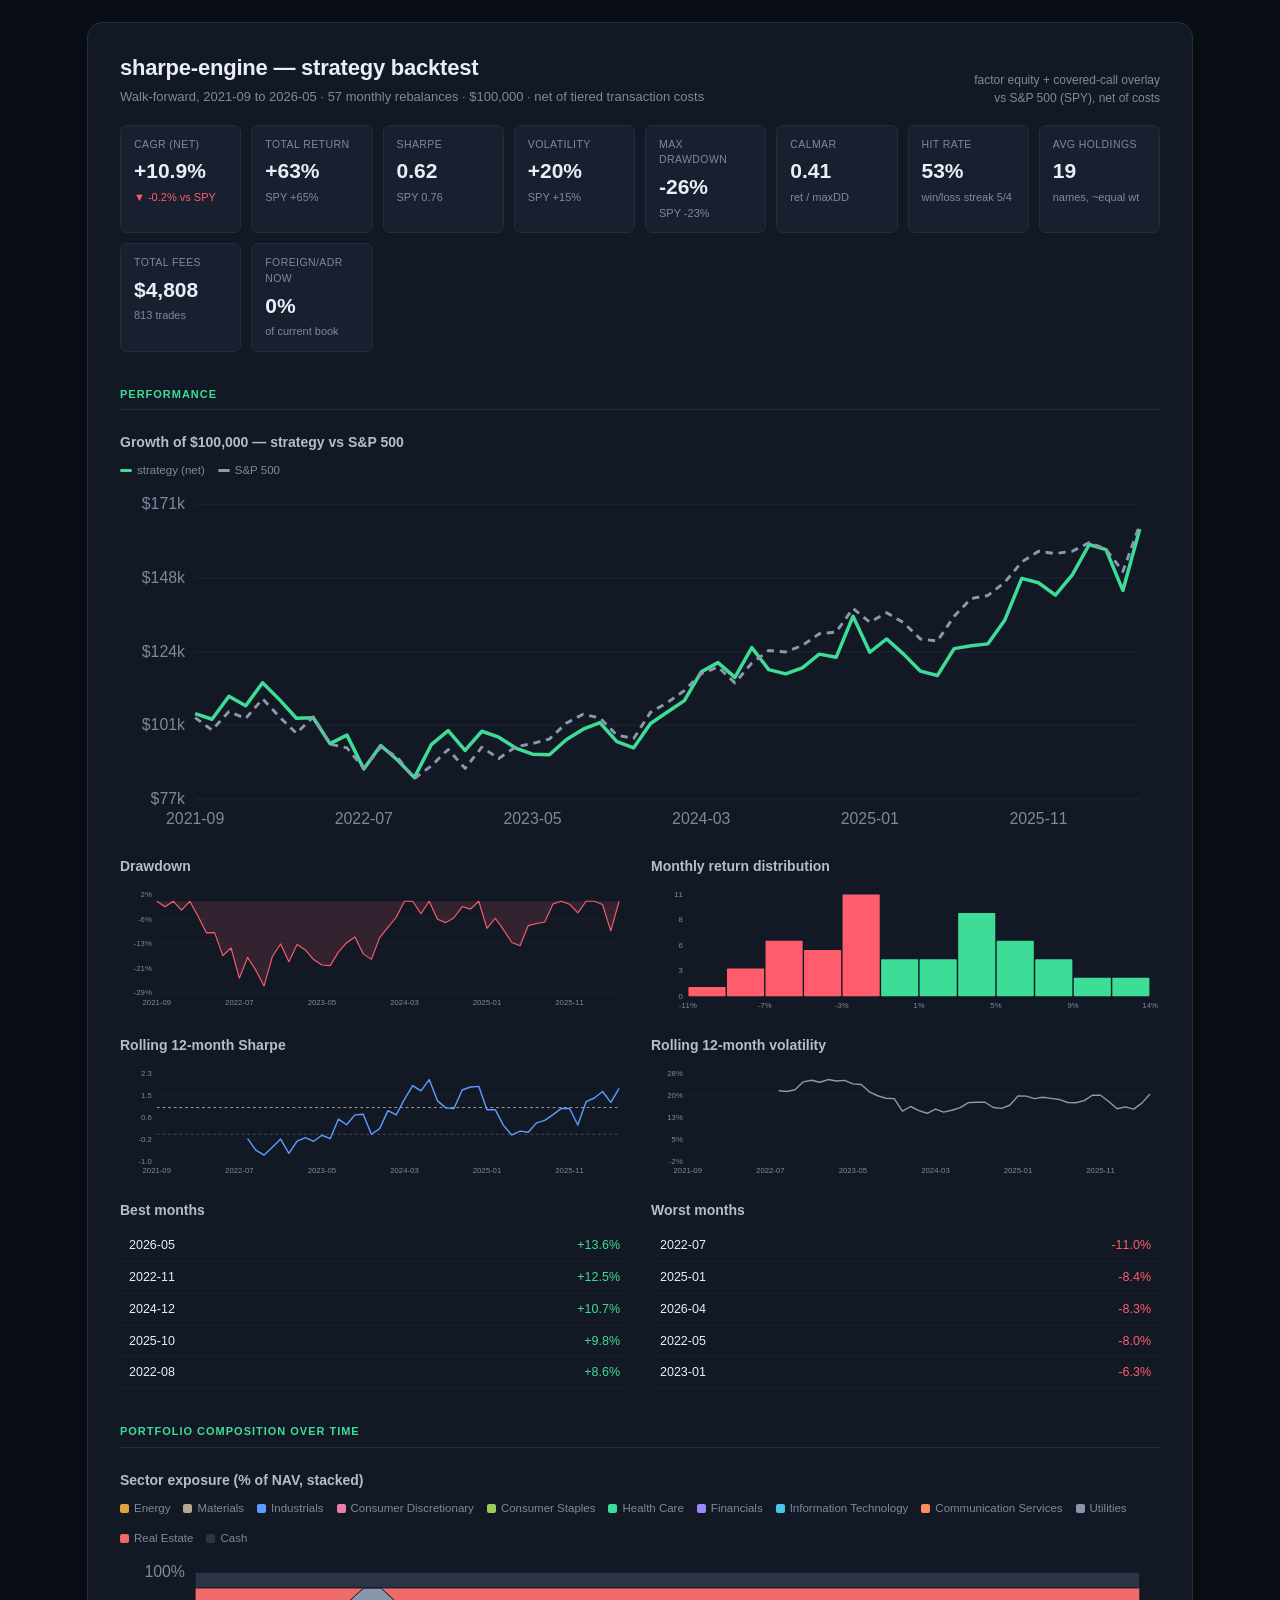
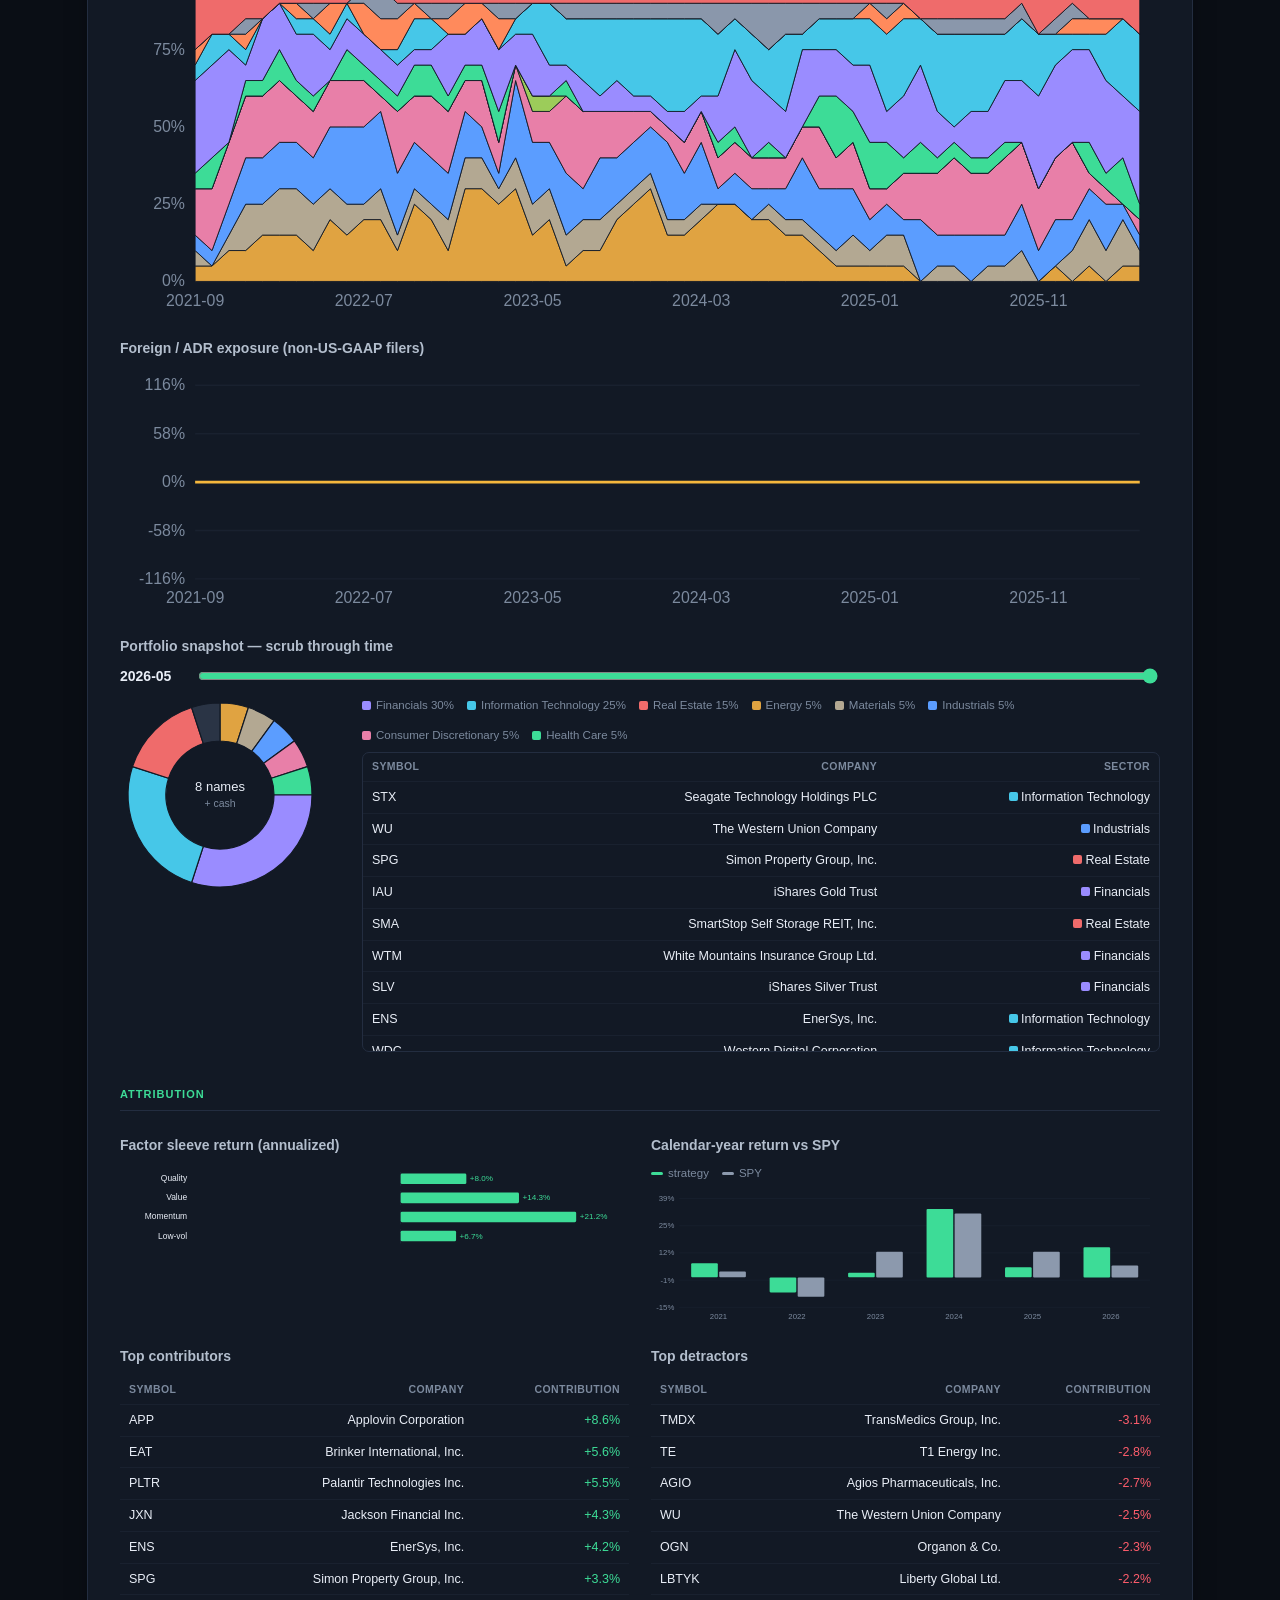
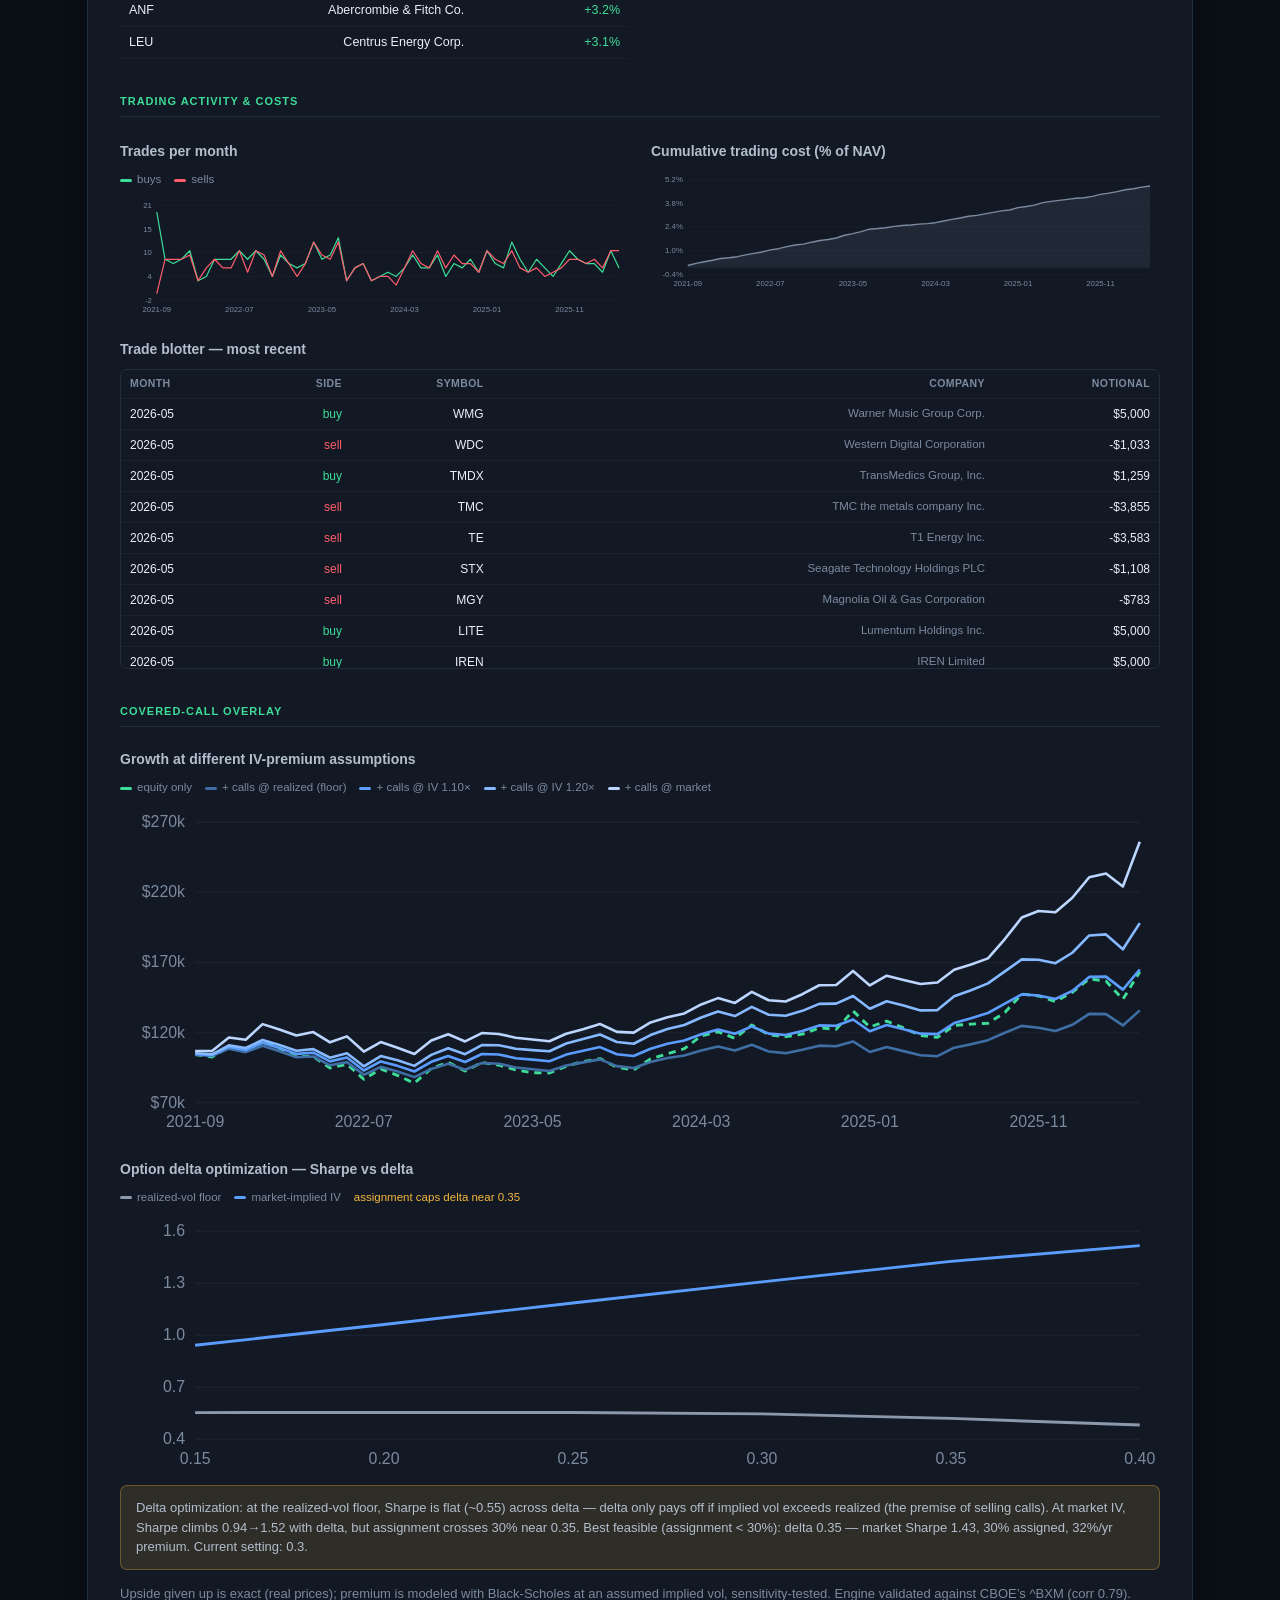
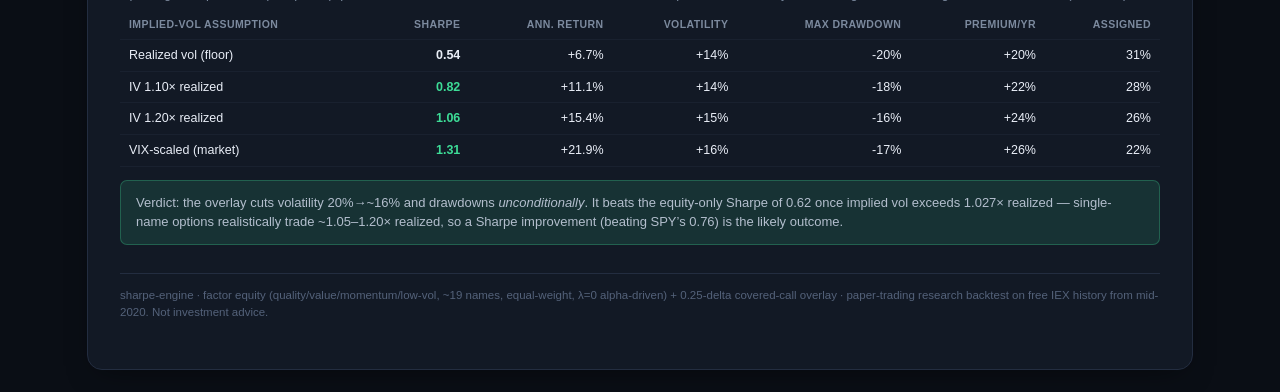
==== commit 28ee3e38: "Phase 5.4: unify dashboards on a dark-institutional design system Both tabs now share one design sys" ====
--- a/reports/backtest_dashboard.html
+++ b/reports/backtest_dashboard.html
@@ -1,43 +1,49 @@
 <!DOCTYPE html>
 <html lang="en">
-<head><meta charset="utf-8"><meta name="viewport" content="width=device-width, initial-scale=1"><title>sharpe-engine — backtest dashboard</title></head>
-<body style="margin:0;padding:20px 0;background:#f4f3ef;">
+<head><meta charset="utf-8"><meta name="viewport" content="width=device-width, initial-scale=1"><link rel="icon" href="/favicon.svg" type="image/svg+xml"><link rel="stylesheet" href="/static/theme.css"><title>sharpe-engine — backtest dashboard</title></head>
+<body style="margin:0;padding:22px 0;background:var(--bg,#0a0e15);">
 <style>
-.dash{font-family:-apple-system,BlinkMacSystemFont,"Segoe UI",Roboto,Helvetica,Arial,sans-serif;
- color:#1c2a24;background:#ffffff;max-width:980px;margin:0 auto;padding:28px 30px 36px;
- border-radius:14px;line-height:1.5;-webkit-font-smoothing:antialiased;}
+/* Dark-institutional backtest tab. Colours come from the shared design tokens in
+   /static/theme.css; the var() fallbacks keep it self-sufficient if opened standalone. */
+.dash{font-family:var(--font,-apple-system,BlinkMacSystemFont,"Segoe UI",Roboto,Helvetica,Arial,sans-serif);
+ color:var(--fg,#e9eef7);background:var(--panel,#121925);max-width:1040px;margin:0 auto;padding:28px 32px 36px;
+ border:1px solid var(--line,#232d40);border-radius:var(--r-lg,15px);line-height:1.5;-webkit-font-smoothing:antialiased;
+ box-shadow:var(--shadow,0 8px 30px -12px rgba(0,0,0,.6));}
 .dash *{box-sizing:border-box;}
-.dash h1{font-size:22px;font-weight:500;margin:0;}
-.dash .sub{color:#6a726c;font-size:13px;margin:3px 0 0;}
-.dash h2{font-size:15px;font-weight:500;margin:22px 0 9px;}
-.dash .sec{font-size:11.5px;font-weight:500;text-transform:uppercase;letter-spacing:.08em;color:#178a6e;
- margin:32px 0 2px;padding-bottom:6px;border-bottom:1.5px solid #e6e4dd;}
-.dash .kpis{display:grid;grid-template-columns:repeat(auto-fit,minmax(108px,1fr));gap:9px;margin-top:18px;}
-.dash .kpi{background:#f6f5f1;border-radius:8px;padding:10px 12px;}
-.dash .kpi .l{font-size:11px;color:#6a726c;text-transform:uppercase;letter-spacing:.03em;}
-.dash .kpi .v{font-size:21px;font-weight:500;margin-top:2px;}
-.dash .kpi .d{font-size:11px;margin-top:1px;color:#6a726c;}
-.dash .pos{color:#178a6e;}.dash .neg{color:#c8503a;}
-.dash .row{display:flex;gap:20px;flex-wrap:wrap;align-items:flex-start;}
+.dash h1{font-size:22px;font-weight:650;margin:0;letter-spacing:-.01em;}
+.dash .sub{color:var(--muted,#7c8a9e);font-size:13px;margin:3px 0 0;}
+.dash h2{font-size:14px;font-weight:600;margin:22px 0 9px;color:var(--fg-dim,#b3becd);}
+.dash .sec{font-size:11px;font-weight:600;text-transform:uppercase;letter-spacing:.09em;color:var(--green,#3ddc97);
+ margin:34px 0 2px;padding-bottom:7px;border-bottom:1px solid var(--line,#232d40);}
+.dash .kpis{display:grid;grid-template-columns:repeat(auto-fit,minmax(116px,1fr));gap:10px;margin-top:18px;}
+.dash .kpi{background:var(--panel-2,#182030);border:1px solid var(--line,#232d40);border-radius:var(--r-sm,7px);padding:11px 13px;}
+.dash .kpi .l{font-size:10.5px;color:var(--muted,#7c8a9e);text-transform:uppercase;letter-spacing:.04em;}
+.dash .kpi .v{font-size:21px;font-weight:650;margin-top:3px;font-variant-numeric:tabular-nums;}
+.dash .kpi .d{font-size:11px;margin-top:2px;color:var(--muted,#7c8a9e);}
+.dash .pos{color:var(--green,#3ddc97);}.dash .neg{color:var(--red,#ff5d6c);}
+.dash .row{display:flex;gap:22px;flex-wrap:wrap;align-items:flex-start;}
 .dash .row>div{flex:1 1 380px;min-width:0;}
-.dash .lg{display:flex;gap:11px;font-size:11.5px;color:#6a726c;margin:2px 0 6px;align-items:center;flex-wrap:wrap;}
+.dash .lg{display:flex;gap:13px;font-size:11.5px;color:var(--muted,#7c8a9e);margin:2px 0 8px;align-items:center;flex-wrap:wrap;}
 .dash .lg span{display:inline-flex;align-items:center;gap:5px;}
-.dash .sw{width:11px;height:3px;border-radius:2px;display:inline-block;}
+.dash .sw{width:12px;height:3px;border-radius:2px;display:inline-block;}
 .dash .dot{width:9px;height:9px;border-radius:2px;display:inline-block;flex:none;}
-.dash table{width:100%;border-collapse:collapse;font-size:12.5px;}
-.dash th,.dash td{padding:6px 8px;text-align:right;border-bottom:0.5px solid #efede6;}
+.dash table{width:100%;border-collapse:collapse;font-size:12.5px;font-variant-numeric:tabular-nums;}
+.dash th,.dash td{padding:6px 9px;text-align:right;border-bottom:1px solid var(--line-soft,#19212f);}
 .dash th:first-child,.dash td:first-child{text-align:left;}
-.dash thead th{color:#6a726c;font-weight:500;font-size:11px;text-transform:uppercase;letter-spacing:.03em;}
-.dash .blot{max-height:300px;overflow:auto;border:0.5px solid #e6e4dd;border-radius:8px;}
-.dash .blot table{font-size:12px;}.dash .blot th{position:sticky;top:0;background:#fff;z-index:1;}
-.dash .adr{font-size:9.5px;color:#854f0b;background:#faeeda;border-radius:3px;padding:1px 4px;margin-left:5px;}
-.dash .call{background:#f0f6f3;border:0.5px solid #cfe3da;border-radius:9px;padding:11px 14px;font-size:13px;margin-top:12px;color:#13503f;}
-.dash .note{background:#faeeda;border:0.5px solid #efd9ad;border-radius:9px;padding:11px 14px;font-size:13px;margin-top:10px;color:#6b4310;}
-.dash input[type=range]{width:100%;accent-color:#178a6e;}
+.dash thead th{color:var(--muted,#7c8a9e);font-weight:600;font-size:10.5px;text-transform:uppercase;letter-spacing:.04em;}
+.dash tbody tr:hover{background:var(--panel-2,#182030);}
+.dash .blot{max-height:300px;overflow:auto;border:1px solid var(--line,#232d40);border-radius:var(--r-sm,7px);}
+.dash .blot table{font-size:12px;}.dash .blot th{position:sticky;top:0;background:var(--panel,#121925);z-index:1;}
+.dash .adr{font-size:9.5px;color:var(--amber,#f5b73d);background:var(--amber-dim,rgba(245,183,61,.13));border-radius:3px;padding:1px 4px;margin-left:5px;}
+.dash .call{background:var(--green-dim,rgba(61,220,151,.13));border:1px solid rgba(61,220,151,.28);border-radius:var(--r-sm,7px);padding:12px 15px;font-size:13px;margin-top:13px;color:var(--fg-dim,#b3becd);}
+.dash .note{background:var(--amber-dim,rgba(245,183,61,.13));border:1px solid rgba(245,183,61,.30);border-radius:var(--r-sm,7px);padding:12px 15px;font-size:13px;margin-top:11px;color:var(--fg-dim,#b3becd);}
+.dash input[type=range]{width:100%;accent-color:var(--green,#3ddc97);}
 .dash .scrub{display:flex;gap:14px;align-items:center;margin:4px 0 8px;}
-.dash .scrub b{font-weight:500;min-width:62px;font-size:14px;}
-.dash .foot{color:#9aa29b;font-size:11.5px;margin-top:26px;border-top:0.5px solid #e6e4dd;padding-top:12px;}
+.dash .scrub b{font-weight:650;min-width:62px;font-size:14px;}
+.dash .foot{color:var(--faint,#54627a);font-size:11.5px;margin-top:28px;border-top:1px solid var(--line,#232d40);padding-top:13px;}
+.dash .snapbox{max-height:300px;overflow:auto;border:1px solid var(--line,#232d40);border-radius:var(--r-sm,7px);}
 .sr-only{position:absolute;width:1px;height:1px;overflow:hidden;clip:rect(0 0 0 0);}
+@media print{body{background:#fff!important;}.dash{box-shadow:none;border:0;max-width:100%;}}
 </style>
 
 <div class="dash">
@@ -45,13 +51,13 @@
 
 <div style="display:flex;justify-content:space-between;align-items:flex-end;gap:12px;flex-wrap:wrap;">
   <div><h1>sharpe-engine — strategy backtest</h1><p class="sub" id="period"></p></div>
-  <div style="font-size:12px;color:#6a726c;text-align:right;">factor equity + covered-call overlay<br>vs S&amp;P 500 (SPY), net of costs</div>
+  <div style="font-size:12px;color:var(--muted,#7c8a9e);text-align:right;">factor equity + covered-call overlay<br>vs S&amp;P 500 (SPY), net of costs</div>
 </div>
 <div class="kpis" id="kpis"></div>
 
 <div class="sec">Performance</div>
 <h2>Growth of $100,000 — strategy vs S&amp;P 500</h2>
-<div class="lg"><span><i class="sw" style="background:#178a6e"></i>strategy (net)</span><span><i class="sw" style="background:#9098a0"></i>S&amp;P 500</span></div>
+<div class="lg"><span><i class="sw" style="background:var(--green,#3ddc97)"></i>strategy (net)</span><span><i class="sw" style="background:var(--spy,#8c99ad)"></i>S&amp;P 500</span></div>
 <div id="growth"></div>
 <div class="row">
   <div><h2>Drawdown</h2><div id="dd"></div></div>
@@ -79,7 +85,7 @@
   <div style="flex:0 0 220px;"><div id="pie"></div></div>
   <div style="flex:1 1 380px;">
     <div class="lg" id="pieLegend"></div>
-    <div style="max-height:300px;overflow:auto;border:0.5px solid #e6e4dd;border-radius:8px;"><table id="snapHoldings"></table></div>
+    <div class="snapbox"><table id="snapHoldings"></table></div>
   </div>
 </div>
 
@@ -87,7 +93,7 @@
 <div class="row">
   <div><h2>Factor sleeve return (annualized)</h2><div id="attr"></div></div>
   <div><h2>Calendar-year return vs SPY</h2>
-    <div class="lg"><span><i class="sw" style="background:#178a6e"></i>strategy</span><span><i class="sw" style="background:#9098a0"></i>SPY</span></div>
+    <div class="lg"><span><i class="sw" style="background:var(--green,#3ddc97)"></i>strategy</span><span><i class="sw" style="background:var(--spy,#8c99ad)"></i>SPY</span></div>
     <div id="years"></div></div>
 </div>
 <div class="row">
@@ -98,7 +104,7 @@
 <div class="sec">Trading activity &amp; costs</div>
 <div class="row">
   <div><h2>Trades per month</h2>
-    <div class="lg"><span><i class="sw" style="background:#178a6e"></i>buys</span><span><i class="sw" style="background:#c8503a"></i>sells</span></div>
+    <div class="lg"><span><i class="sw" style="background:var(--green,#3ddc97)"></i>buys</span><span><i class="sw" style="background:var(--red,#ff5d6c)"></i>sells</span></div>
     <div id="trades"></div></div>
   <div><h2>Cumulative trading cost (% of NAV)</h2><div id="cost"></div></div>
 </div>
@@ -110,7 +116,7 @@
 <div class="lg" id="ovlegend"></div>
 <div id="ovgrowth"></div>
 <h2>Option delta optimization — Sharpe vs delta</h2>
-<div class="lg"><span><i class="sw" style="background:#9098a0"></i>realized-vol floor</span><span><i class="sw" style="background:#2d6cb5"></i>market-implied IV</span><span style="color:#854f0b">assignment caps delta near 0.35</span></div>
+<div class="lg"><span><i class="sw" style="background:var(--spy,#8c99ad)"></i>realized-vol floor</span><span><i class="sw" style="background:var(--accent,#5b9dff)"></i>market-implied IV</span><span style="color:var(--amber,#f5b73d)">assignment caps delta near 0.35</span></div>
 <div id="deltachart"></div>
 <div class="note" id="deltanote"></div>
 <p class="sub" style="margin:14px 0 8px;">Upside given up is exact (real prices); premium is modeled with Black-Scholes at an assumed implied vol, sensitivity-tested. Engine validated against CBOE&rsquo;s ^BXM (corr 0.79).</p>
@@ -123,8 +129,12 @@
 <script>
 const DATA = {"meta": {"start": "2021-09", "end": "2026-05", "months": 57, "nav": 100000}, "labels": ["2021-09", "2021-10", "2021-11", "2021-12", "2022-01", "2022-02", "2022-03", "2022-04", "2022-05", "2022-06", "2022-07", "2022-08", "2022-09", "2022-10", "2022-11", "2022-12", "2023-01", "2023-02", "2023-03", "2023-04", "2023-05", "2023-06", "2023-07", "2023-08", "2023-09", "2023-10", "2023-11", "2023-12", "2024-01", "2024-02", "2024-03", "2024-04", "2024-05", "2024-06", "2024-07", "2024-08", "2024-09", "2024-10", "2024-11", "2024-12", "2025-01", "2025-02", "2025-03", "2025-04", "2025-05", "2025-06", "2025-07", "2025-08", "2025-09", "2025-10", "2025-11", "2025-12", "2026-01", "2026-02", "2026-03", "2026-04", "2026-05"], "equity": {"cagr": 0.1087, "sharpe": 0.616, "vol": 0.1997, "maxdd": -0.2642, "calmar": 0.411, "total_return": 0.6324, "hit_rate": 0.526, "best": 0.1358, "worst": -0.1102, "streaks": {"win": 5, "loss": 4}, "best_months": [{"m": "2026-05", "r": 0.1358}, {"m": "2022-11", "r": 0.1247}, {"m": "2024-12", "r": 0.1065}, {"m": "2025-10", "r": 0.098}, {"m": "2022-08", "r": 0.0855}], "worst_months": [{"m": "2022-07", "r": -0.1102}, {"m": "2025-01", "r": -0.0844}, {"m": "2026-04", "r": -0.0829}, {"m": "2022-05", "r": -0.0795}, {"m": "2023-01", "r": -0.0635}], "cum": [1.04516, 1.02705, 1.10032, 1.06973, 1.14321, 1.08948, 1.0304, 1.0314, 0.94936, 0.97665, 0.86897, 0.94325, 0.89726, 0.84115, 0.94601, 0.99068, 0.92776, 0.98865, 0.96986, 0.93541, 0.9157, 0.91376, 0.96161, 0.9954, 1.01588, 0.95565, 0.93603, 1.01351, 1.04987, 1.08622, 1.17764, 1.20713, 1.16026, 1.25509, 1.185, 1.17139, 1.19059, 1.2342, 1.22438, 1.35472, 1.24035, 1.28286, 1.23452, 1.18015, 1.16645, 1.25191, 1.26089, 1.26691, 1.34349, 1.47512, 1.46169, 1.42184, 1.48674, 1.58322, 1.56714, 1.4372, 1.63244], "spy_cum": [1.03226, 0.99232, 1.05135, 1.02934, 1.09175, 1.03489, 0.98247, 1.03503, 0.94744, 0.93604, 0.87091, 0.93869, 0.90569, 0.83789, 0.87868, 0.93101, 0.87048, 0.93841, 0.902, 0.93924, 0.94963, 0.96387, 1.01437, 1.04305, 1.03103, 0.9766, 0.96586, 1.04888, 1.08012, 1.11796, 1.17214, 1.19335, 1.14285, 1.20606, 1.24589, 1.24127, 1.26179, 1.29938, 1.30491, 1.3795, 1.33597, 1.36586, 1.33441, 1.28222, 1.27605, 1.35464, 1.41143, 1.4208, 1.46344, 1.52773, 1.56163, 1.55451, 1.56154, 1.5891, 1.56844, 1.49721, 1.64646], "dd": [0.0, -0.01733, 0.0, -0.02781, 0.0, -0.047, -0.09867, -0.0978, -0.16957, -0.1457, -0.23988, -0.17491, -0.21513, -0.26422, -0.17249, -0.13342, -0.18846, -0.1352, -0.15163, -0.18177, -0.19901, -0.2007, -0.15885, -0.1293, -0.11138, -0.16407, -0.18123, -0.11345, -0.08164, -0.04985, 0.0, 0.0, -0.03883, 0.0, -0.05584, -0.06669, -0.05139, -0.01665, -0.02447, 0.0, -0.08442, -0.05304, -0.08872, -0.12886, -0.13897, -0.07589, -0.06926, -0.06482, -0.00829, 0.0, -0.0091, -0.03612, 0.0, 0.0, -0.01016, -0.09223, 0.0], "roll_sharpe": [null, null, null, null, null, null, null, null, null, null, null, -0.16218, -0.59446, -0.77998, -0.4839, -0.18138, -0.71559, -0.25507, -0.12148, -0.26284, -0.03648, -0.16418, 0.56543, 0.35602, 0.72768, 0.74949, -0.0008, 0.21247, 0.8837, 0.72405, 1.30964, 1.81736, 1.62368, 2.04939, 1.25215, 0.98547, 0.96293, 1.65764, 1.76899, 1.7944, 0.92105, 0.9195, 0.33172, -0.02411, 0.11533, 0.07317, 0.42655, 0.51961, 0.73419, 0.9681, 0.96179, 0.34698, 1.22007, 1.35627, 1.60133, 1.19527, 1.71729], "roll_vol": [null, null, null, null, null, null, null, null, null, null, null, 0.22053, 0.21815, 0.22422, 0.25123, 0.25661, 0.24979, 0.25921, 0.25434, 0.25639, 0.24439, 0.24226, 0.21724, 0.20363, 0.19489, 0.19356, 0.15128, 0.16677, 0.15257, 0.14339, 0.15805, 0.14722, 0.15385, 0.1628, 0.18004, 0.18145, 0.18136, 0.16321, 0.16004, 0.17097, 0.20248, 0.20244, 0.19385, 0.19845, 0.19453, 0.19089, 0.18048, 0.17945, 0.18701, 0.2052, 0.20535, 0.18383, 0.15889, 0.16551, 0.15737, 0.17831, 0.20997], "net": [0.04516, -0.01733, 0.07134, -0.02781, 0.06869, -0.047, -0.05422, 0.00097, -0.07955, 0.02875, -0.11025, 0.08548, -0.04875, -0.06254, 0.12466, 0.04722, -0.06351, 0.06563, -0.019, -0.03552, -0.02108, -0.00211, 0.05236, 0.03514, 0.02057, -0.05929, -0.02053, 0.08277, 0.03588, 0.03462, 0.08416, 0.02505, -0.03883, 0.08173, -0.05584, -0.01149, 0.01639, 0.03662, -0.00796, 0.10646, -0.08442, 0.03427, -0.03768, -0.04404, -0.01161, 0.07326, 0.00717, 0.00477, 0.06045, 0.09797, -0.0091, -0.02726, 0.04565, 0.0649, -0.01016, -0.08292, 0.13584], "turnover": [0.475, 0.41022, 0.35247, 0.36337, 0.37279, 0.125, 0.22166, 0.37214, 0.31722, 0.27668, 0.42107, 0.24679, 0.42205, 0.3707, 0.16486, 0.41741, 0.31192, 0.17521, 0.26973, 0.56207, 0.32319, 0.41202, 0.57841, 0.16312, 0.22634, 0.31286, 0.16666, 0.17114, 0.17078, 0.12336, 0.23323, 0.37085, 0.30652, 0.30647, 0.32548, 0.202, 0.31912, 0.31051, 0.32981, 0.23446, 0.42775, 0.28208, 0.32308, 0.47395, 0.31898, 0.17584, 0.2425, 0.22278, 0.12548, 0.27043, 0.38704, 0.29027, 0.32094, 0.36447, 0.22172, 0.37225, 0.2718]}, "spy": {"cagr": 0.1107, "sharpe": 0.757, "vol": 0.1549, "maxdd": -0.2325, "total_return": 0.6465}, "years": [{"y": 2021, "strat": 0.0697, "spy": 0.0293}, {"y": 2022, "strat": -0.0739, "spy": -0.0955}, {"y": 2023, "strat": 0.023, "spy": 0.1266}, {"y": 2024, "strat": 0.3367, "spy": 0.3152}, {"y": 2025, "strat": 0.0495, "spy": 0.1269}, {"y": 2026, "strat": 0.1481, "spy": 0.0591}], "composition": {"sectors_order": ["Energy", "Materials", "Industrials", "Consumer Discretionary", "Consumer Staples", "Health Care", "Financials", "Information Technology", "Communication Services", "Utilities", "Real Estate"], "sectors": {"Energy": [0.05, 0.05, 0.1, 0.1, 0.15, 0.15, 0.15, 0.1, 0.2, 0.15, 0.2, 0.2, 0.1, 0.25, 0.2, 0.1, 0.3, 0.3, 0.25, 0.3, 0.15, 0.2, 0.05, 0.1, 0.1, 0.2, 0.25, 0.3, 0.15, 0.15, 0.2, 0.25, 0.25, 0.2, 0.2, 0.15, 0.15, 0.1, 0.05, 0.05, 0.05, 0.05, 0.05, 0.0, 0.0, 0.0, 0.0, 0.0, 0.0, 0.0, 0.0, 0.05, 0.0, 0.05, 0.0, 0.05, 0.05], "Materials": [0.05, 0.0, 0.05, 0.15, 0.1, 0.15, 0.15, 0.15, 0.1, 0.1, 0.05, 0.1, 0.05, 0.05, 0.05, 0.1, 0.1, 0.1, 0.05, 0.1, 0.1, 0.1, 0.1, 0.1, 0.1, 0.05, 0.05, 0.05, 0.05, 0.05, 0.05, 0.0, 0.0, 0.0, 0.05, 0.05, 0.05, 0.05, 0.05, 0.1, 0.05, 0.1, 0.1, 0.0, 0.05, 0.05, 0.0, 0.05, 0.05, 0.1, 0.0, 0.0, 0.1, 0.15, 0.1, 0.15, 0.05], "Industrials": [0.05, 0.05, 0.1, 0.15, 0.15, 0.15, 0.15, 0.15, 0.2, 0.25, 0.25, 0.25, 0.2, 0.15, 0.15, 0.15, 0.15, 0.1, 0.05, 0.25, 0.2, 0.15, 0.2, 0.1, 0.2, 0.15, 0.15, 0.15, 0.25, 0.15, 0.2, 0.05, 0.1, 0.1, 0.05, 0.1, 0.2, 0.15, 0.2, 0.15, 0.1, 0.1, 0.05, 0.2, 0.1, 0.1, 0.15, 0.1, 0.1, 0.15, 0.1, 0.15, 0.1, 0.1, 0.15, 0.05, 0.05], "Consumer Discretionary": [0.15, 0.2, 0.2, 0.2, 0.2, 0.2, 0.15, 0.15, 0.15, 0.15, 0.15, 0.05, 0.2, 0.15, 0.2, 0.2, 0.1, 0.15, 0.1, 0.05, 0.1, 0.1, 0.25, 0.25, 0.15, 0.15, 0.1, 0.05, 0.05, 0.1, 0.1, 0.1, 0.1, 0.1, 0.1, 0.1, 0.1, 0.2, 0.1, 0.15, 0.1, 0.05, 0.15, 0.15, 0.2, 0.25, 0.2, 0.2, 0.25, 0.2, 0.2, 0.2, 0.25, 0.05, 0.05, 0.0, 0.05], "Consumer Staples": [0.0, 0.0, 0.0, 0.0, 0.0, 0.0, 0.0, 0.0, 0.0, 0.0, 0.0, 0.0, 0.0, 0.0, 0.0, 0.0, 0.0, 0.0, 0.0, 0.0, 0.05, 0.05, 0.0, 0.0, 0.0, 0.0, 0.0, 0.0, 0.0, 0.0, 0.0, 0.0, 0.0, 0.0, 0.0, 0.0, 0.0, 0.0, 0.0, 0.0, 0.0, 0.0, 0.0, 0.0, 0.0, 0.0, 0.0, 0.0, 0.0, 0.0, 0.0, 0.0, 0.0, 0.0, 0.0, 0.0, 0.0], "Health Care": [0.05, 0.1, 0.0, 0.05, 0.05, 0.1, 0.05, 0.05, 0.0, 0.1, 0.05, 0.05, 0.05, 0.1, 0.1, 0.05, 0.05, 0.05, 0.1, 0.0, 0.0, 0.0, 0.05, 0.0, 0.0, 0.0, 0.0, 0.0, 0.0, 0.0, 0.0, 0.05, 0.05, 0.0, 0.05, 0.0, 0.0, 0.1, 0.2, 0.1, 0.15, 0.15, 0.05, 0.1, 0.05, 0.05, 0.05, 0.05, 0.05, 0.0, 0.0, 0.0, 0.0, 0.1, 0.05, 0.15, 0.05], "Financials": [0.3, 0.3, 0.3, 0.05, 0.2, 0.15, 0.15, 0.2, 0.1, 0.1, 0.1, 0.1, 0.1, 0.05, 0.05, 0.2, 0.1, 0.15, 0.2, 0.1, 0.2, 0.1, 0.05, 0.1, 0.05, 0.1, 0.05, 0.05, 0.05, 0.1, 0.05, 0.15, 0.25, 0.25, 0.15, 0.15, 0.25, 0.15, 0.15, 0.15, 0.25, 0.1, 0.2, 0.25, 0.15, 0.05, 0.15, 0.15, 0.2, 0.2, 0.3, 0.3, 0.3, 0.3, 0.3, 0.2, 0.3], "Information Technology": [0.05, 0.1, 0.05, 0.05, 0.0, 0.0, 0.05, 0.05, 0.05, 0.05, 0.0, 0.0, 0.05, 0.1, 0.1, 0.0, 0.0, 0.0, 0.0, 0.05, 0.1, 0.2, 0.15, 0.2, 0.25, 0.2, 0.25, 0.25, 0.3, 0.3, 0.25, 0.2, 0.1, 0.15, 0.15, 0.25, 0.05, 0.1, 0.1, 0.15, 0.15, 0.25, 0.25, 0.15, 0.25, 0.3, 0.25, 0.25, 0.15, 0.2, 0.2, 0.1, 0.05, 0.05, 0.15, 0.25, 0.25], "Communication Services": [0.05, 0.0, 0.0, 0.05, 0.0, 0.0, 0.05, 0.0, 0.1, 0.0, 0.1, 0.1, 0.1, 0.05, 0.0, 0.05, 0.1, 0.05, 0.1, 0.0, 0.0, 0.0, 0.0, 0.0, 0.0, 0.0, 0.0, 0.0, 0.0, 0.0, 0.0, 0.0, 0.0, 0.0, 0.0, 0.0, 0.0, 0.0, 0.0, 0.0, 0.05, 0.05, 0.05, 0.0, 0.0, 0.0, 0.0, 0.0, 0.0, 0.0, 0.0, 0.0, 0.05, 0.05, 0.05, 0.0, 0.0], "Utilities": [0.0, 0.0, 0.0, 0.05, 0.0, 0.0, 0.0, 0.05, 0.0, 0.0, 0.05, 0.1, 0.05, 0.0, 0.05, 0.05, 0.0, 0.0, 0.05, 0.05, 0.0, 0.0, 0.05, 0.05, 0.05, 0.05, 0.05, 0.05, 0.05, 0.05, 0.05, 0.1, 0.05, 0.1, 0.15, 0.1, 0.1, 0.05, 0.05, 0.05, 0.0, 0.05, 0.0, 0.0, 0.05, 0.05, 0.05, 0.05, 0.05, 0.05, 0.0, 0.05, 0.05, 0.0, 0.0, 0.0, 0.0], "Real Estate": [0.2, 0.15, 0.15, 0.1, 0.1, 0.05, 0.05, 0.05, 0.05, 0.05, 0.0, 0.0, 0.05, 0.05, 0.05, 0.05, 0.05, 0.05, 0.05, 0.05, 0.05, 0.05, 0.05, 0.05, 0.05, 0.05, 0.05, 0.05, 0.05, 0.05, 0.05, 0.05, 0.05, 0.05, 0.05, 0.05, 0.05, 0.05, 0.05, 0.05, 0.05, 0.05, 0.05, 0.1, 0.1, 0.1, 0.1, 0.1, 0.1, 0.05, 0.15, 0.1, 0.05, 0.1, 0.1, 0.1, 0.15]}, "n_names": [19, 19, 19, 19, 19, 19, 19, 19, 19, 19, 19, 19, 19, 19, 19, 19, 19, 19, 19, 19, 19, 19, 19, 19, 19, 19, 19, 19, 19, 19, 19, 19, 19, 19, 19, 19, 19, 19, 19, 19, 19, 19, 19, 19, 19, 19, 19, 19, 19, 19, 19, 19, 19, 19, 19, 19, 19], "cash": [0.05, 0.05, 0.05, 0.05, 0.05, 0.05, 0.05, 0.05, 0.05, 0.05, 0.05, 0.05, 0.05, 0.05, 0.05, 0.05, 0.05, 0.05, 0.05, 0.05, 0.05, 0.05, 0.05, 0.05, 0.05, 0.05, 0.05, 0.05, 0.05, 0.05, 0.05, 0.05, 0.05, 0.05, 0.05, 0.05, 0.05, 0.05, 0.05, 0.05, 0.05, 0.05, 0.05, 0.05, 0.05, 0.05, 0.05, 0.05, 0.05, 0.05, 0.05, 0.05, 0.05, 0.05, 0.05, 0.05, 0.05], "holdings_by_month": [["SLM", "AGNC", "CROX", "AI", "SPG", "NLY", "ANF", "JEF", "SIG", "AGIO", "RTX", "VAL", "TWO", "CG", "ALLY", "FHN", "TROX", "COF", "LBTYK"], ["WMG", "SPG", "CROX", "AGNC", "AI", "BCRX", "VVV", "RTX", "CG", "NLY", "FHN", "COF", "ALLY", "JEF", "ORLY", "ORCL", "IVZ", "MTD", "CPRI"], ["WMG", "MGY", "SPG", "AGNC", "NLY", "CG", "VVV", "JEF", "CROX", "LPX", "RTX", "FHN", "ATKR", "SIG", "FNB", "EBAY", "COF", "ORLY", "GS"], ["WMG", "MGY", "VVV", "ORLY", "WU", "HD", "SPG", "ATKR", "LPX", "EBAY", "CG", "CL", "CROX", "KMB", "LNG", "MTD", "RTX", "LBTYK", "AGNC"], ["WMG", "MGY", "JEF", "SPG", "VVV", "CHRD", "CUBI", "CG", "PRKS", "HD", "COR", "WU", "EBAY", "CROX", "LPX", "RDN", "MTD", "CL", "NLY"], ["WMG", "MGY", "CUBI", "JEF", "SPG", "VVV", "HD", "COR", "LPX", "CG", "PRKS", "MTD", "CROX", "WU", "CHRD", "EBAY", "AGIO", "DD", "CL"], ["WMG", "LPX", "SPG", "MGY", "VVV", "HD", "ECPG", "PRKS", "COR", "CG", "MTD", "CL", "CUBI", "STX", "EBAY", "KMB", "WU", "LBTYK", "CHRD"], ["WMG", "ECPG", "MGY", "CG", "HD", "LPX", "HLI", "EBAY", "SPG", "STX", "DD", "COR", "RRR", "CL", "CNP", "MTD", "DVN", "JEF", "RTX"], ["MGY", "WMG", "DVN", "EBAY", "LBTYK", "RRC", "CG", "LPX", "LBTYA", "ECPG", "DD", "SPG", "RTX", "MATX", "STX", "COR", "CHRD", "RRR", "DDS"], ["MGY", "WMG", "COR", "AMGN", "EBAY", "CL", "RRR", "WU", "DVN", "STX", "MTD", "CG", "MATX", "DD", "CRC", "DDS", "ECPG", "SPG", "RTX"], ["MGY", "WMG", "EBAY", "IT", "NRG", "ECPG", "MATX", "HLI", "AMGN", "CHRD", "AMR", "RRR", "LBTYK", "RTX", "COR", "HRB", "LBTYA", "DVN", "CL"], ["MGY", "DVN", "WMG", "AMR", "CHRD", "EBAY", "NRG", "ECPG", "LBTYK", "COR", "LPX", "LBTYA", "MATX", "RTX", "HLI", "AMGN", "CMC", "BKR", "CNP"], ["HRB", "MGY", "WMG", "AMGN", "CL", "EBAY", "RTX", "NRG", "LBTYK", "WU", "LBTYA", "DVN", "IT", "RRR", "AMCR", "SPG", "HLI", "ECPG", "STX"], ["COR", "AMR", "WMG", "CL", "WU", "HD", "MGY", "RTX", "CHRD", "PI", "STX", "DVN", "SM", "AMGN", "MTD", "HLI", "HRB", "SPG", "LBTYK"], ["COR", "CL", "AMR", "MGY", "WU", "WMG", "HD", "HRB", "RTX", "STX", "MTD", "PI", "CHRD", "NRG", "RRR", "DVN", "JXN", "AMGN", "SPG"], ["AMR", "WMG", "HRB", "FNB", "RTX", "AMCR", "AMGN", "JXN", "COR", "SPG", "CL", "KMB", "NRG", "WU", "HLI", "NPO", "LBTYK", "BHF", "OXY"], ["WMG", "RTX", "WU", "SPG", "JXN", "CL", "AMGN", "KMB", "AMR", "HLI", "LBTYK", "NOG", "AMCR", "LBTYA", "PBF", "OXY", "BTU", "EQT", "MATX"], ["WMG", "RTX", "FNB", "NPO", "AMGN", "LBTYA", "SPG", "HLI", "AMR", "WU", "NOG", "AMCR", "KMB", "PBF", "OXY", "CL", "BTU", "JXN", "CHRD"], ["WMG", "AMR", "PBF", "SR", "RTX", "BTU", "SPG", "FNB", "LBTYK", "LBTYA", "NOG", "HLI", "AMCR", "CNR", "JXN", "AMGN", "KMB", "WTM", "CPRX"], ["WMG", "DD", "AMR", "DINO", "NOG", "URI", "SPG", "OXY", "WU", "IT", "SR", "INSW", "RDN", "MSI", "VLO", "KMB", "RTX", "PBF", "CRBG"], ["WMG", "SPG", "FNB", "RTX", "HLI", "DD", "AMCR", "URI", "PBF", "INSW", "MBLY", "LW", "KMB", "JXN", "IT", "RDN", "NOG", "AMR", "MSI"], ["WMG", "SPG", "DD", "RTX", "HLI", "RMBS", "ESAB", "CRBG", "MSI", "NOG", "AMCR", "URI", "LW", "MBLY", "ELF", "VLO", "OXY", "LFUS", "SM"], ["MSI", "CLX", "LNG", "WMG", "VRSK", "SPG", "HD", "MAR", "WU", "RTX", "CHH", "HLI", "COLM", "COR", "INSW", "DD", "NOG", "RMBS", "ALNY"], ["ORCL", "LNG", "RMBS", "VRSK", "MSI", "MAR", "GPOR", "HD", "WU", "NOG", "SPG", "WMG", "CLX", "CHH", "FCNCA", "DD", "RTX", "COLM", "HLI"], ["LII", "ORCL", "AON", "LNG", "VRSK", "MSI", "HD", "DD", "COR", "CLX", "SPG", "WU", "GPOR", "CHH", "NOG", "RMBS", "WMG", "ENS", "RTX"], ["VVV", "NVDA", "LNG", "DD", "ORCL", "LII", "NOG", "WMG", "SPG", "AON", "MSI", "HD", "GPOR", "URI", "PARR", "CHH", "ENS", "WFRD", "HLI"], ["VVV", "ORCL", "NVDA", "LII", "DD", "WMG", "NOG", "PARR", "LNG", "SPB", "SPG", "AON", "WU", "MSI", "GPOR", "URI", "HD", "CNX", "ENS"], ["VVV", "NVDA", "DD", "WMG", "LII", "GPOR", "LNG", "CNX", "NOG", "SPB", "WU", "SPG", "URI", "META", "ORCL", "PARR", "ENS", "HLI", "AMR"], ["LNG", "GPOR", "LII", "VVV", "CNX", "NVDA", "WMG", "SPG", "DD", "SPB", "ORCL", "HLI", "META", "MSI", "PHM", "URI", "WU", "ENS", "COR"], ["NVDA", "GPOR", "LNG", "VVV", "WMG", "LII", "SPG", "DD", "CNX", "HLI", "ANF", "META", "MSI", "URI", "WU", "OWL", "ORCL", "ENS", "SPB"], ["LNG", "GPOR", "VVV", "NVDA", "WMG", "SPG", "LII", "AMR", "DD", "HLI", "CNX", "MSI", "MHO", "SPB", "META", "WU", "PHM", "EMR", "ANF"], ["GPOR", "NVDA", "LNG", "WMG", "SPG", "VVV", "CNX", "HLI", "LII", "NOG", "CNR", "META", "FCNCA", "SPB", "LLY", "OWL", "ANF", "VRSK", "AM"], ["LNG", "GPOR", "SPG", "VVV", "NOG", "CNX", "WMG", "FCNCA", "HLI", "OWL", "NVDA", "SPB", "RDN", "COLM", "LII", "GEHC", "WU", "PARR", "JXN"], ["VVV", "LNG", "GPOR", "SPG", "NVDA", "WMG", "ANF", "OWL", "CNX", "HLI", "CLS", "SM", "JXN", "WU", "URI", "VST", "SPB", "FCNCA", "FNB"], ["SPG", "JXN", "OWL", "WMG", "HLI", "GPOR", "ANF", "URI", "CNX", "OGN", "CLS", "CL", "NVDA", "GDDY", "NRG", "VST", "AM", "MGY", "SM"], ["SPG", "JXN", "GPOR", "WMG", "OWL", "HLI", "GDDY", "ANF", "CNX", "WU", "CL", "URI", "APP", "NRG", "MSI", "MGY", "VST", "ENS", "CLS"], ["SPG", "JXN", "HLI", "WMG", "GDDY", "GPOR", "OWL", "CL", "WU", "JEF", "VLTO", "MGY", "URI", "FNB", "ANF", "NFG", "VVV", "NRG", "FTAI"], ["GDDY", "CL", "SPG", "EAT", "JXN", "HRB", "OGN", "WU", "ENS", "MGY", "HLI", "URI", "FTAI", "TMDX", "WMG", "HD", "GPOR", "JEF", "NRG"], ["GDDY", "OGN", "CL", "EAT", "MWA", "HRB", "WU", "NFG", "MGY", "JXN", "SPG", "MTD", "HASI", "TMDX", "FTNT", "URI", "ALNY", "FTAI", "JEF"], ["WU", "GDDY", "EAT", "MWA", "HRB", "CL", "HASI", "NFG", "CLX", "MGY", "TMDX", "SPG", "JXN", "URI", "FTNT", "APP", "HLI", "OGN", "WMG"], ["OGN", "EAT", "CNK", "APP", "SPG", "WU", "AGIO", "JEF", "GDDY", "URI", "WULF", "ENS", "HLI", "CL", "WMG", "OWL", "MGY", "RDN", "ADMA"], ["CNK", "WU", "EAT", "APP", "OGN", "GDDY", "CL", "AGIO", "URI", "SPG", "JEF", "VST", "MGY", "ENS", "VRSK", "CLX", "WTM", "PLTR", "ADMA"], ["CNK", "APP", "EAT", "SPG", "CHWY", "OGN", "WU", "PLTR", "GDDY", "JEF", "WTM", "UI", "MCY", "ENS", "HLI", "DD", "CL", "MGY", "WMG"], ["CHWY", "EAT", "SPG", "WMG", "APP", "HLI", "UI", "WAT", "OWL", "MIR", "ENS", "FNB", "JEF", "GNW", "BKR", "RTX", "DEI", "WU", "DVA"], ["CHWY", "EAT", "SPG", "APP", "WMG", "UI", "HLI", "ENS", "WU", "AM", "VRSK", "CARR", "PLTR", "JEF", "CL", "WAT", "LYV", "GNW", "DEI"], ["CHWY", "EAT", "SPG", "APP", "UI", "WMG", "VRSK", "WU", "ENS", "GENI", "LYV", "AM", "HLI", "CL", "DVA", "PLTR", "CARR", "GRND", "DEI"], ["CHWY", "APP", "GENI", "SPG", "WMG", "HLI", "IAU", "GRND", "MIR", "ABBV", "PLTR", "DEI", "LYV", "WU", "VRSK", "GNW", "AM", "CARR", "ENS"], ["APP", "PLTR", "CHWY", "SPG", "WMG", "HLI", "RBRK", "IAU", "MIR", "VISN", "DAVE", "GENI", "WU", "LYV", "ENS", "AM", "DEI", "ABBV", "TMC"], ["SPG", "WMG", "CHWY", "APP", "PLTR", "TMC", "HOOD", "HLI", "MIR", "IAU", "EAT", "LYV", "DAVE", "ENS", "WU", "DEI", "ABBV", "AM", "GENI"], ["SPG", "APP", "PLTR", "IAU", "ENS", "WU", "HOOD", "HLI", "CHWY", "WMG", "DAVE", "LYV", "VRSK", "MIR", "HRB", "CLX", "URI", "LEU", "AM"], ["APP", "WMG", "SPG", "WU", "ENS", "HLI", "MIR", "SSRM", "LYV", "IAU", "GENI", "CHWY", "FNB", "PLTR", "GLXY", "DEI", "DAVE", "RBRK", "RITM"], ["SPG", "WMG", "ENS", "WU", "GENI", "CHWY", "HLI", "IAU", "APP", "SM", "GLXY", "DEI", "FNB", "MIR", "SSRM", "RTX", "HRB", "GNW", "AM"], ["TMC", "SPG", "SATS", "WU", "WMG", "ENS", "RTX", "IAU", "SSRM", "BYD", "CL", "CHWY", "HLI", "CHH", "GLXY", "AM", "IREN", "GENI", "FNB"], ["SATS", "SPG", "TMC", "ENS", "WU", "TMDX", "WMG", "IAU", "HL", "SMA", "HLI", "SLV", "RTX", "SSRM", "PARR", "GH", "FNB", "CL", "HASI"], ["SATS", "SPG", "STX", "TMC", "ENS", "SMA", "WU", "WMG", "IAU", "RTX", "TE", "HLI", "SLV", "FNB", "LNC", "TMDX", "MIR", "CL", "HASI"], ["TMC", "STX", "WU", "SLV", "IAU", "WDC", "HL", "WTM", "ENS", "SPG", "CL", "SMA", "MGY", "NVDA", "HASI", "TE", "BKD", "TMDX", "GH"], ["STX", "WU", "SPG", "IAU", "SMA", "WTM", "SLV", "ENS", "WDC", "CL", "MGY", "TMDX", "NVDA", "LITE", "DEI", "HLI", "WMG", "HASI", "IREN"]], "adr_exposure": [0.0, 0.0, 0.0, 0.0, 0.0, 0.0, 0.0, 0.0, 0.0, 0.0, 0.0, 0.0, 0.0, 0.0, 0.0, 0.0, 0.0, 0.0, 0.0, 0.0, 0.0, 0.0, 0.0, 0.0, 0.0, 0.0, 0.0, 0.0, 0.0, 0.0, 0.0, 0.0, 0.0, 0.0, 0.0, 0.0, 0.0, 0.0, 0.0, 0.0, 0.0, 0.0, 0.0, 0.0, 0.0, 0.0, 0.0, 0.0, 0.0, 0.0, 0.0, 0.0, 0.0, 0.0, 0.0, 0.0, 0.0]}, "activity": {"buys": [19, 8, 7, 8, 10, 3, 4, 8, 8, 8, 10, 8, 10, 8, 4, 9, 7, 6, 7, 12, 8, 9, 13, 3, 6, 7, 3, 4, 5, 4, 6, 9, 6, 6, 9, 4, 7, 6, 8, 5, 10, 7, 6, 12, 8, 5, 8, 6, 4, 7, 10, 8, 7, 7, 5, 10, 6], "sells": [0, 8, 8, 8, 9, 3, 6, 8, 6, 6, 10, 5, 10, 9, 4, 10, 7, 4, 7, 12, 9, 8, 12, 3, 6, 7, 3, 4, 4, 2, 6, 10, 7, 6, 10, 6, 9, 7, 7, 5, 10, 8, 7, 10, 6, 5, 6, 4, 5, 6, 8, 8, 7, 8, 6, 10, 10], "cost": [0.0013, 0.00125, 0.00095, 0.00089, 0.00107, 0.00037, 0.00064, 0.00111, 0.00087, 0.00083, 0.00119, 0.00073, 0.0012, 0.00097, 0.00048, 0.00117, 0.00098, 0.00057, 0.00091, 0.00163, 0.00096, 0.00114, 0.00145, 0.00041, 0.00051, 0.00076, 0.00049, 0.00036, 0.00052, 0.00025, 0.00054, 0.00101, 0.00093, 0.00086, 0.00098, 0.00054, 0.00088, 0.0009, 0.00086, 0.00054, 0.00138, 0.00067, 0.00086, 0.00139, 0.00077, 0.00055, 0.00065, 0.00066, 0.00028, 0.00079, 0.00116, 0.00079, 0.00087, 0.00105, 0.00063, 0.00097, 0.00065], "cum_cost": [0.0013, 0.00255, 0.0035, 0.00439, 0.00545, 0.00582, 0.00646, 0.00757, 0.00844, 0.00927, 0.01046, 0.01119, 0.01238, 0.01335, 0.01383, 0.015, 0.01598, 0.01656, 0.01747, 0.0191, 0.02006, 0.0212, 0.02265, 0.02305, 0.02356, 0.02432, 0.02481, 0.02517, 0.02568, 0.02594, 0.02648, 0.02749, 0.02841, 0.02928, 0.03026, 0.0308, 0.03168, 0.03258, 0.03344, 0.03397, 0.03535, 0.03602, 0.03688, 0.03827, 0.03904, 0.03959, 0.04024, 0.0409, 0.04118, 0.04197, 0.04313, 0.04391, 0.04478, 0.04583, 0.04646, 0.04743, 0.04808], "total_cost_usd": 4808, "total_trades": 813, "blotter": [{"m": "2026-05", "sym": "WMG", "side": "buy", "usd": 5000}, {"m": "2026-05", "sym": "WDC", "side": "sell", "usd": -1033}, {"m": "2026-05", "sym": "TMDX", "side": "buy", "usd": 1259}, {"m": "2026-05", "sym": "TMC", "side": "sell", "usd": -3855}, {"m": "2026-05", "sym": "TE", "side": "sell", "usd": -3583}, {"m": "2026-05", "sym": "STX", "side": "sell", "usd": -1108}, {"m": "2026-05", "sym": "MGY", "side": "sell", "usd": -783}, {"m": "2026-05", "sym": "LITE", "side": "buy", "usd": 5000}, {"m": "2026-05", "sym": "IREN", "side": "buy", "usd": 5000}, {"m": "2026-05", "sym": "HLI", "side": "buy", "usd": 5000}, {"m": "2026-05", "sym": "HL", "side": "sell", "usd": -4259}, {"m": "2026-05", "sym": "HASI", "side": "sell", "usd": -615}, {"m": "2026-05", "sym": "GH", "side": "sell", "usd": -5403}, {"m": "2026-05", "sym": "ENS", "side": "sell", "usd": -875}, {"m": "2026-05", "sym": "DEI", "side": "buy", "usd": 5000}, {"m": "2026-05", "sym": "BKD", "side": "sell", "usd": -5013}, {"m": "2026-04", "sym": "WTM", "side": "buy", "usd": 5000}, {"m": "2026-04", "sym": "WMG", "side": "sell", "usd": -4760}, {"m": "2026-04", "sym": "WDC", "side": "buy", "usd": 5000}, {"m": "2026-04", "sym": "TMDX", "side": "sell", "usd": -532}, {"m": "2026-04", "sym": "TE", "side": "buy", "usd": 1014}, {"m": "2026-04", "sym": "STX", "side": "buy", "usd": 574}, {"m": "2026-04", "sym": "SLV", "side": "sell", "usd": -686}, {"m": "2026-04", "sym": "SATS", "side": "sell", "usd": -5144}, {"m": "2026-04", "sym": "RTX", "side": "sell", "usd": -5330}, {"m": "2026-04", "sym": "NVDA", "side": "buy", "usd": 5000}, {"m": "2026-04", "sym": "MIR", "side": "sell", "usd": -4512}, {"m": "2026-04", "sym": "MGY", "side": "buy", "usd": 5000}, {"m": "2026-04", "sym": "LNC", "side": "sell", "usd": -4110}, {"m": "2026-04", "sym": "IAU", "side": "sell", "usd": -786}]}, "contributors": [{"sym": "APP", "v": 0.0863}, {"sym": "EAT", "v": 0.0557}, {"sym": "PLTR", "v": 0.0553}, {"sym": "JXN", "v": 0.0429}, {"sym": "ENS", "v": 0.0417}, {"sym": "SPG", "v": 0.0329}, {"sym": "ANF", "v": 0.0321}, {"sym": "LEU", "v": 0.0308}], "detractors": [{"sym": "TMDX", "v": -0.0311}, {"sym": "TE", "v": -0.0278}, {"sym": "AGIO", "v": -0.0266}, {"sym": "WU", "v": -0.0247}, {"sym": "OGN", "v": -0.0228}, {"sym": "LBTYK", "v": -0.0223}], "hist": {"counts": [1, 3, 6, 5, 11, 4, 4, 9, 6, 4, 2, 2], "edges": [-0.1102, -0.0897, -0.0692, -0.0487, -0.0282, -0.0077, 0.0128, 0.0333, 0.0538, 0.0743, 0.0948, 0.1153, 0.1358]}, "names": {"ABBV": "ABBVIE INC.", "ADMA": "ADMA Biologics Inc", "AGIO": "Agios Pharmaceuticals, Inc.", "AGNC": "AGNC Investment Corp.", "AI": "C3.ai, Inc.", "ALLY": "Ally Financial Inc.", "ALNY": "Alnylam Pharmaceuticals, Inc.", "AM": "Antero Midstream Corporation", "AMCR": "Amcor plc", "AMGN": "Amgen Inc.", "AMR": "Alpha Metallurgical Resources, Inc.", "ANF": "Abercrombie & Fitch Co.", "AON": "Aon plc Class A", "APP": "Applovin Corporation", "ATKR": "Atkore Inc.", "BCRX": "BioCryst Pharmaceuticals, Inc.", "BHF": "Brighthouse Financial, Inc.", "BKD": "Brookdale Senior Living, Inc.", "BKR": "Baker Hughes Company", "BTU": "Peabody Energy Corporation", "BYD": "Boyd Gaming Corporation", "CARR": "Carrier Global Corporation", "CG": "The Carlyle Group Inc.", "CHH": "Choice Hotels Intnl.", "CHRD": "Chord Energy Corporation", "CHWY": "Chewy, Inc.", "CL": "Colgate-Palmolive Company", "CLS": "Celestica, Inc.", "CLX": "Clorox Company", "CMC": "Commercial Metals Company", "CNK": "Cinemark Holdings, Inc.", "CNP": "CenterPoint Energy, Inc.", "CNR": "Core Natural Resources, Inc.", "CNX": "CNX Resources Corporation", "COF": "Capital One Financial", "COLM": "Columbia Sportswear Company", "COR": "Cencora, Inc.", "CPRI": "Capri Holdings Limited", "CPRX": "Catalyst Pharmaceuticals, Inc.", "CRBG": "Corebridge Financial, Inc.", "CRC": "California Resources Corporation", "CROX": "Crocs, Inc.", "CUBI": "CUSTOMERS BANCORP INC", "DAVE": "Dave Inc.", "DD": "DuPont de Nemours, Inc.", "DDS": "Dillards Inc.", "DEI": "Douglas Emmett, Inc.", "DINO": "HF Sinclair Corporation", "DVA": "DaVita Inc.", "DVN": "Devon Energy Corporation", "EAT": "Brinker International, Inc.", "EBAY": "eBay Inc.", "ECPG": "Encore Capital Group Inc", "ELF": "e.l.f. Beauty, Inc.", "EMR": "Emerson Electric Co.", "ENS": "EnerSys, Inc.", "EQT": "EQT CORP", "ESAB": "ESAB Corporation", "FCNCA": "First Citizens BancShares, Inc.", "FHN": "First Horizon Corporation", "FNB": "F.N.B. Corp", "FTAI": "FTAI Aviation Ltd.", "FTNT": "Fortinet, Inc.", "GDDY": "GoDaddy Inc", "GEHC": "GE HealthCare Technologies Inc.", "GENI": "Genius Sports Limited", "GH": "Guardant Health, Inc.", "GLXY": "Galaxy Digital Inc.", "GNW": "Genworth Financial, Inc.", "GPOR": "Gulfport Energy Corporation", "GRND": "Grindr Inc.", "GS": "Goldman Sachs Group Inc.", "HASI": "HA Sustainable Infrastructure Capital, Inc.", "HD": "Home Depot, Inc.", "HL": "Hecla Mining Company", "HLI": "Houlihan Lokey, Inc.", "HOOD": "Robinhood Markets, Inc.", "HRB": "H&R Block, Inc.", "IAU": "iShares Gold Trust", "INSW": "International Seaways, Inc.", "IREN": "IREN Limited", "IT": "Gartner, Inc.", "IVZ": "Invesco LTD", "JEF": "Jefferies Financial Group Inc.", "JXN": "Jackson Financial Inc.", "KMB": "Kimberly-Clark Corporation", "LBTYA": "Liberty Global Ltd.", "LBTYK": "Liberty Global Ltd.", "LEU": "Centrus Energy Corp.", "LFUS": "Littelfuse, Inc.", "LII": "Lennox International Inc.", "LITE": "Lumentum Holdings Inc.", "LLY": "Eli Lilly & Co.", "LNC": "Lincoln National Corp.", "LNG": "Cheniere Energy Inc", "LPX": "Louisiana-Pacific Corp.", "LW": "Lamb Weston Holdings, Inc.", "LYV": "Live Nation Entertainment Inc.", "MAR": "Marriott International", "MATX": "Matsons, Inc.", "MBLY": "Mobileye Global Inc.", "MCY": "Mercury General Corp.", "META": "Meta Platforms, Inc.", "MGY": "Magnolia Oil & Gas Corporation", "MHO": "M/I Homes, Inc.", "MIR": "Mirion Technologies, Inc.", "MSI": "Motorola Solutions, Inc. New", "MTD": "Mettler-Toledo International", "MWA": "Mueller Water Products, Inc.", "NFG": "National Fuel Gas Co.", "NLY": "Annaly Capital Management. Inc.", "NOG": "Northern Oil and Gas, Inc.", "NPO": "Enpro Inc.", "NRG": "NRG Energy, Inc.", "NVDA": "NVIDIA Corporation", "OGN": "Organon & Co.", "ORCL": "Oracle Corp", "ORLY": "O'Reilly Automotive, Inc.", "OWL": "Blue Owl Capital Inc.", "OXY": "Occidental Petroleum Corporation", "PARR": "Par Pacific Holdings, Inc.", "PBF": "PBF ENERGY INC.", "PHM": "Pultegroup, Inc.", "PI": "Impinj, Inc.", "PLTR": "Palantir Technologies Inc.", "PRKS": "United Parks & Resorts Inc.", "RBRK": "Rubrik, Inc.", "RDN": "Radian Group Inc.", "RITM": "Rithm Capital Corp.", "RMBS": "Rambus Inc.", "RRC": "Range Resources Corp", "RRR": "Red Rock Resorts, Inc.", "RTX": "RTX Corporation", "SATS": "EchoStar Corporation", "SIG": "Signet Jewelers Limited", "SLM": "SLM Corporation", "SLV": "iShares Silver Trust", "SM": "SM Energy Company", "SMA": "SmartStop Self Storage REIT, Inc.", "SPB": "Spectrum Brands Holdings, Inc.", "SPG": "Simon Property Group, Inc.", "SR": "Spire Inc.", "SSRM": "SSR Mining Inc.", "STX": "Seagate Technology Holdings PLC", "TE": "T1 Energy Inc.", "TMC": "TMC the metals company Inc.", "TMDX": "TransMedics Group, Inc.", "TROX": "TRONOX LIMITED CL A ORDINARY SHARES", "TWO": "Two Harbors Investment Corp.", "UI": "Ubiquiti Inc.", "URI": "United Rentals, Inc.", "VAL": "Valaris Limited", "VISN": "Vistance Networks, Inc.", "VLO": "Valero Energy Corporation", "VLTO": "Veralto Corporation", "VRSK": "Verisk Analytics, Inc.", "VST": "Vistra Corp.", "VVV": "Valvoline Inc.", "WAT": "Waters Corp", "WDC": "Western Digital Corporation", "WFRD": "Weatherford International plc", "WMG": "Warner Music Group Corp.", "WTM": "White Mountains Insurance Group Ltd.", "WU": "The Western Union Company", "WULF": "TeraWulf Inc."}, "adr": {"ABBV": false, "ADMA": false, "AGIO": false, "AGNC": false, "AI": false, "ALLY": false, "ALNY": false, "AM": false, "AMCR": false, "AMGN": false, "AMR": false, "ANF": false, "AON": false, "APP": false, "ATKR": false, "BCRX": false, "BHF": false, "BKD": false, "BKR": false, "BTU": false, "BYD": false, "CARR": false, "CG": false, "CHH": false, "CHRD": false, "CHWY": false, "CL": false, "CLS": false, "CLX": false, "CMC": false, "CNK": false, "CNP": false, "CNR": false, "CNX": false, "COF": false, "COLM": false, "COR": false, "CPRI": false, "CPRX": false, "CRBG": false, "CRC": false, "CROX": false, "CUBI": false, "DAVE": false, "DD": false, "DDS": false, "DEI": false, "DINO": false, "DVA": false, "DVN": false, "EAT": false, "EBAY": false, "ECPG": false, "ELF": false, "EMR": false, "ENS": false, "EQT": false, "ESAB": false, "FCNCA": false, "FHN": false, "FNB": false, "FTAI": false, "FTNT": false, "GDDY": false, "GEHC": false, "GENI": false, "GH": false, "GLXY": false, "GNW": false, "GPOR": false, "GRND": false, "GS": false, "HASI": false, "HD": false, "HL": false, "HLI": false, "HOOD": false, "HRB": false, "IAU": false, "INSW": false, "IREN": false, "IT": false, "IVZ": false, "JEF": false, "JXN": false, "KMB": false, "LBTYA": false, "LBTYK": false, "LEU": false, "LFUS": false, "LII": false, "LITE": false, "LLY": false, "LNC": false, "LNG": false, "LPX": false, "LW": false, "LYV": false, "MAR": false, "MATX": false, "MBLY": false, "MCY": false, "META": false, "MGY": false, "MHO": false, "MIR": false, "MSI": false, "MTD": false, "MWA": false, "NFG": false, "NLY": false, "NOG": false, "NPO": false, "NRG": false, "NVDA": false, "OGN": false, "ORCL": false, "ORLY": false, "OWL": false, "OXY": false, "PARR": false, "PBF": false, "PHM": false, "PI": false, "PLTR": false, "PRKS": false, "RBRK": false, "RDN": false, "RITM": false, "RMBS": false, "RRC": false, "RRR": false, "RTX": false, "SATS": false, "SIG": false, "SLM": false, "SLV": false, "SM": false, "SMA": false, "SPB": false, "SPG": false, "SR": false, "SSRM": false, "STX": false, "TE": false, "TMC": false, "TMDX": false, "TROX": false, "TWO": false, "UI": false, "URI": false, "VAL": false, "VISN": false, "VLO": false, "VLTO": false, "VRSK": false, "VST": false, "VVV": false, "WAT": false, "WDC": false, "WFRD": false, "WMG": false, "WTM": false, "WU": false, "WULF": false}, "tsec": {"ABBV": "Health Care", "ADMA": "Health Care", "AGIO": "Health Care", "AGNC": "Real Estate", "AI": "Information Technology", "ALLY": "Financials", "ALNY": "Health Care", "AM": "Utilities", "AMCR": "Consumer Discretionary", "AMGN": "Health Care", "AMR": "Energy", "ANF": "Consumer Discretionary", "AON": "Financials", "APP": "Information Technology", "ATKR": "Information Technology", "BCRX": "Health Care", "BHF": "Financials", "BKD": "Health Care", "BKR": "Industrials", "BTU": "Energy", "BYD": "Consumer Discretionary", "CARR": "Industrials", "CG": "Financials", "CHH": "Consumer Discretionary", "CHRD": "Energy", "CHWY": "Consumer Discretionary", "CL": "Materials", "CLS": "Information Technology", "CLX": "Materials", "CMC": "Materials", "CNK": "Communication Services", "CNP": "Utilities", "CNR": "Energy", "CNX": "Energy", "COF": "Financials", "COLM": "Consumer Discretionary", "COR": "Industrials", "CPRI": "Consumer Discretionary", "CPRX": "Health Care", "CRBG": "Financials", "CRC": "Energy", "CROX": "Consumer Discretionary", "CUBI": "Financials", "DAVE": "Financials", "DD": "Materials", "DDS": "Consumer Discretionary", "DEI": "Real Estate", "DINO": "Energy", "DVA": "Health Care", "DVN": "Energy", "EAT": "Consumer Discretionary", "EBAY": "Industrials", "ECPG": "Financials", "ELF": "Materials", "EMR": "Information Technology", "ENS": "Information Technology", "EQT": "Energy", "ESAB": "Industrials", "FCNCA": "Financials", "FHN": "Financials", "FNB": "Financials", "FTAI": "Industrials", "FTNT": "Information Technology", "GDDY": "Information Technology", "GEHC": "Health Care", "GENI": "Consumer Discretionary", "GH": "Health Care", "GLXY": "Financials", "GNW": "Financials", "GPOR": "Energy", "GRND": "Information Technology", "GS": "Financials", "HASI": "Financials", "HD": "Consumer Discretionary", "HL": "Materials", "HLI": "Financials", "HOOD": "Financials", "HRB": "Consumer Discretionary", "IAU": "Financials", "INSW": "Industrials", "IREN": "Financials", "IT": "Industrials", "IVZ": "Financials", "JEF": "Financials", "JXN": "Financials", "KMB": "Materials", "LBTYA": "Communication Services", "LBTYK": "Communication Services", "LEU": "Materials", "LFUS": "Information Technology", "LII": "Industrials", "LITE": "Information Technology", "LLY": "Health Care", "LNC": "Financials", "LNG": "Utilities", "LPX": "Materials", "LW": "Consumer Staples", "LYV": "Consumer Discretionary", "MAR": "Consumer Discretionary", "MATX": "Industrials", "MBLY": "Information Technology", "MCY": "Financials", "META": "Information Technology", "MGY": "Energy", "MHO": "Industrials", "MIR": "Industrials", "MSI": "Information Technology", "MTD": "Health Care", "MWA": "Industrials", "NFG": "Utilities", "NLY": "Real Estate", "NOG": "Energy", "NPO": "Consumer Discretionary", "NRG": "Utilities", "NVDA": "Information Technology", "OGN": "Health Care", "ORCL": "Information Technology", "ORLY": "Consumer Discretionary", "OWL": "Financials", "OXY": "Energy", "PARR": "Energy", "PBF": "Energy", "PHM": "Industrials", "PI": "Information Technology", "PLTR": "Information Technology", "PRKS": "Consumer Discretionary", "RBRK": "Information Technology", "RDN": "Financials", "RITM": "Real Estate", "RMBS": "Information Technology", "RRC": "Energy", "RRR": "Consumer Discretionary", "RTX": "Industrials", "SATS": "Communication Services", "SIG": "Consumer Discretionary", "SLM": "Financials", "SLV": "Financials", "SM": "Energy", "SMA": "Real Estate", "SPB": "Information Technology", "SPG": "Real Estate", "SR": "Utilities", "SSRM": "Financials", "STX": "Information Technology", "TE": "Information Technology", "TMC": "Materials", "TMDX": "Health Care", "TROX": "Materials", "TWO": "Real Estate", "UI": "Information Technology", "URI": "Industrials", "VAL": "Energy", "VISN": "Information Technology", "VLO": "Energy", "VLTO": "Industrials", "VRSK": "Information Technology", "VST": "Utilities", "VVV": "Energy", "WAT": "Health Care", "WDC": "Information Technology", "WFRD": "Industrials", "WMG": "Consumer Discretionary", "WTM": "Financials", "WU": "Industrials", "WULF": "Financials"}, "sleeves": {"quality": 0.0795, "value": 0.1432, "momentum": 0.2124, "lowvol": 0.0671}, "overlay": {"rows": [{"label": "Realized vol (floor)", "mult": 1.0, "sharpe": 0.54, "ann": 0.0666, "vol": 0.1368, "maxdd": -0.2014, "premium": 0.2003, "assign": 0.307}, {"label": "IV 1.10\u00d7 realized", "mult": 1.1, "sharpe": 0.817, "ann": 0.111, "vol": 0.1415, "maxdd": -0.1802, "premium": 0.219, "assign": 0.282}, {"label": "IV 1.20\u00d7 realized", "mult": 1.2, "sharpe": 1.061, "ann": 0.1545, "vol": 0.1461, "maxdd": -0.163, "premium": 0.2374, "assign": 0.256}, {"label": "VIX-scaled (market)", "mult": null, "sharpe": 1.306, "ann": 0.2186, "vol": 0.1623, "maxdd": -0.1685, "premium": 0.2623, "assign": 0.224}], "breakeven_mult": 1.027, "cum_market": [1.06978, 1.07071, 1.16573, 1.15065, 1.26126, 1.22267, 1.18025, 1.20447, 1.13159, 1.17407, 1.06628, 1.13362, 1.09402, 1.04877, 1.14452, 1.18925, 1.1384, 1.19745, 1.19126, 1.16504, 1.15286, 1.13895, 1.1926, 1.22493, 1.26193, 1.20587, 1.2003, 1.27328, 1.30988, 1.337, 1.40108, 1.44571, 1.41233, 1.48975, 1.43069, 1.4225, 1.47393, 1.53727, 1.53897, 1.63893, 1.53626, 1.60474, 1.57543, 1.54632, 1.55637, 1.64687, 1.68514, 1.72783, 1.86531, 2.01872, 2.06462, 2.05601, 2.15924, 2.30505, 2.33172, 2.23926, 2.55769], "cums": {"realized": [1.04493, 1.03436, 1.08657, 1.06244, 1.10716, 1.06838, 1.02579, 1.0313, 0.9689, 0.99165, 0.9006, 0.95748, 0.92404, 0.88413, 0.94345, 0.97856, 0.93672, 0.98531, 0.98021, 0.95338, 0.94118, 0.92786, 0.96796, 0.98927, 1.01075, 0.96295, 0.94938, 0.99248, 1.021, 1.03848, 1.07427, 1.102, 1.07282, 1.1143, 1.06704, 1.0552, 1.07818, 1.10833, 1.10412, 1.13831, 1.06294, 1.09811, 1.06932, 1.03939, 1.03337, 1.09346, 1.11887, 1.14721, 1.19939, 1.24861, 1.23564, 1.2118, 1.25618, 1.33432, 1.33177, 1.25188, 1.35854], "iv110": [1.04943, 1.04086, 1.09905, 1.07727, 1.12826, 1.09108, 1.04968, 1.05798, 0.99662, 1.02364, 0.93166, 0.99662, 0.96484, 0.92489, 0.99351, 1.03443, 0.99218, 1.04845, 1.04532, 1.01931, 1.00849, 0.9975, 1.04473, 1.07143, 1.09761, 1.04696, 1.03396, 1.0861, 1.1215, 1.14468, 1.1888, 1.22315, 1.19248, 1.24483, 1.19382, 1.18392, 1.21263, 1.25183, 1.25011, 1.29392, 1.2104, 1.25468, 1.2249, 1.19297, 1.19037, 1.26841, 1.30192, 1.33979, 1.40732, 1.4726, 1.4641, 1.43945, 1.4976, 1.59636, 1.59839, 1.50629, 1.6489], "iv120": [1.05354, 1.04692, 1.11066, 1.0913, 1.1482, 1.1126, 1.07206, 1.08326, 1.02239, 1.05363, 0.961, 1.03429, 1.00423, 0.96442, 1.04295, 1.08999, 1.04753, 1.11196, 1.11108, 1.0862, 1.07683, 1.06852, 1.12322, 1.15584, 1.1869, 1.13348, 1.1213, 1.18312, 1.226, 1.25547, 1.30883, 1.35045, 1.3182, 1.38302, 1.32832, 1.32094, 1.35546, 1.40517, 1.40665, 1.46172, 1.36977, 1.42371, 1.39324, 1.35908, 1.36071, 1.4597, 1.5023, 1.55042, 1.63626, 1.72109, 1.71923, 1.69451, 1.76839, 1.89093, 1.89862, 1.7933, 1.97885], "market": [1.06978, 1.07071, 1.16573, 1.15065, 1.26126, 1.22267, 1.18025, 1.20447, 1.13159, 1.17407, 1.06628, 1.13362, 1.09402, 1.04877, 1.14452, 1.18925, 1.1384, 1.19745, 1.19126, 1.16504, 1.15286, 1.13895, 1.1926, 1.22493, 1.26193, 1.20587, 1.2003, 1.27328, 1.30988, 1.337, 1.40108, 1.44571, 1.41233, 1.48975, 1.43069, 1.4225, 1.47393, 1.53727, 1.53897, 1.63893, 1.53626, 1.60474, 1.57543, 1.54632, 1.55637, 1.64687, 1.68514, 1.72783, 1.86531, 2.01872, 2.06462, 2.05601, 2.15924, 2.30505, 2.33172, 2.23926, 2.55769]}, "eq_cum": [1.04516, 1.02705, 1.10032, 1.06973, 1.14321, 1.08948, 1.0304, 1.0314, 0.94936, 0.97665, 0.86897, 0.94325, 0.89726, 0.84115, 0.94601, 0.99068, 0.92776, 0.98865, 0.96986, 0.93541, 0.9157, 0.91376, 0.96161, 0.9954, 1.01588, 0.95565, 0.93603, 1.01351, 1.04987, 1.08622, 1.17764, 1.20713, 1.16026, 1.25509, 1.185, 1.17139, 1.19059, 1.2342, 1.22438, 1.35472, 1.24035, 1.28286, 1.23452, 1.18015, 1.16645, 1.25191, 1.26089, 1.26691, 1.34349, 1.47512, 1.46169, 1.42184, 1.48674, 1.58322, 1.56714, 1.4372, 1.63244], "delta_sweep": [{"delta": 0.15, "sharpe_market": 0.938, "sharpe_floor": 0.548, "ann": 0.1696, "vol": 0.1859, "premium": 0.1085, "assign": 0.081}, {"delta": 0.2, "sharpe_market": 1.059, "sharpe_floor": 0.549, "ann": 0.188, "vol": 0.1784, "premium": 0.1551, "assign": 0.123}, {"delta": 0.25, "sharpe_market": 1.184, "sharpe_floor": 0.549, "ann": 0.2055, "vol": 0.1711, "premium": 0.2064, "assign": 0.165}, {"delta": 0.3, "sharpe_market": 1.306, "sharpe_floor": 0.54, "ann": 0.2186, "vol": 0.1623, "premium": 0.2623, "assign": 0.224}, {"delta": 0.35, "sharpe_market": 1.425, "sharpe_floor": 0.514, "ann": 0.2262, "vol": 0.1522, "premium": 0.3232, "assign": 0.296}, {"delta": 0.4, "sharpe_market": 1.516, "sharpe_floor": 0.476, "ann": 0.2246, "vol": 0.1411, "premium": 0.3895, "assign": 0.365}], "best_delta": 0.35, "current_delta": 0.3}};
 (function(){
-  const C={ink:"#1c2a24",mut:"#6a726c",faint:"#b3b9b2",line:"#e6e4dd",grid:"#f0eee7",teal:"#178a6e",spy:"#9098a0",blue:"#2d6cb5",red:"#c8503a"};
-  const SECCOL={"Energy":"#c8893a","Materials":"#8a8170","Industrials":"#3a7bd5","Consumer Discretionary":"#d4658a","Consumer Staples":"#7aa83c","Health Care":"#1f9e78","Financials":"#6a5fc7","Information Technology":"#3fb0d8","Communication Services":"#e06a3f","Utilities":"#98a0a8","Real Estate":"#c44d4d","Unknown":"#c2c6bf","Cash":"#e3e1d8"};
+  const css=(n,f)=>{const v=getComputedStyle(document.documentElement).getPropertyValue(n).trim();return v||f;};
+  const C={ink:css('--fg','#e9eef7'),mut:css('--muted','#7c8a9e'),faint:css('--faint','#54627a'),
+    line:css('--line','#232d40'),grid:css('--line-soft','#19212f'),panel:css('--panel','#121925'),
+    teal:css('--green','#3ddc97'),spy:css('--spy','#8c99ad'),blue:css('--accent','#5b9dff'),
+    red:css('--red','#ff5d6c'),amber:css('--amber','#f5b73d')};
+  const SECCOL={"Energy":"#e0a341","Materials":"#b3a892","Industrials":"#5b9dff","Consumer Discretionary":"#e87fa8","Consumer Staples":"#9ccc5a","Health Care":"#3ddc97","Financials":"#9a8cff","Information Technology":"#46c7e8","Communication Services":"#ff8a5c","Utilities":"#8a97ab","Real Estate":"#ef6b6b","Unknown":"#5a6678","Cash":"#2a3445"};
   const pct=(v,d=1)=>v==null?"—":(v>=0?"+":"")+(v*100).toFixed(d)+"%";
   const usd=v=>(v<0?"-$":"$")+Math.abs(v).toLocaleString();
   const nm=t=>(DATA.names&&DATA.names[t])||t;
@@ -155,7 +165,7 @@
     const f=frame(h),n=labels.length;let s=open(f)+yaxis(f,0,1,v=>(v*100).toFixed(0)+"%")+xlabels(f,labels);let bot=new Array(n).fill(0);
     order.forEach(name=>{const data=smap[name]||[];let top=[],bp=[];
       for(let i=0;i<n;i++){const x=sx(f,i,n);bp.push([x,sy(f,bot[i],0,1)]);bot[i]+=(data[i]||0);top.push([x,sy(f,bot[i],0,1)]);}
-      s+=`<path d="${path(top)} ${bp.reverse().map(p=>"L"+p[0].toFixed(1)+" "+p[1].toFixed(1)).join(" ")} Z" fill="${SECCOL[name]||"#ccc"}" stroke="#ffffff" stroke-width="0.4"/>`;});
+      s+=`<path d="${path(top)} ${bp.reverse().map(p=>"L"+p[0].toFixed(1)+" "+p[1].toFixed(1)).join(" ")} Z" fill="${SECCOL[name]||"#ccc"}" stroke="${C.panel}" stroke-width="0.6"/>`;});
     put(id,s);
   }
   function histogram(id,counts,edges){
@@ -188,7 +198,7 @@
     let s='<svg viewBox="0 0 200 200" width="200" height="200" role="img" style="display:block">';
     items.forEach(it=>{if(it.v<=0.0001)return;const a1=ang+it.v/tot*2*Math.PI;
       const lo=(a1-ang)>Math.PI?1:0;
-      s+=`<path d="M${(cx+Ro*Math.cos(ang)).toFixed(1)} ${(cy+Ro*Math.sin(ang)).toFixed(1)} A${Ro} ${Ro} 0 ${lo} 1 ${(cx+Ro*Math.cos(a1)).toFixed(1)} ${(cy+Ro*Math.sin(a1)).toFixed(1)} L${(cx+Ri*Math.cos(a1)).toFixed(1)} ${(cy+Ri*Math.sin(a1)).toFixed(1)} A${Ri} ${Ri} 0 ${lo} 0 ${(cx+Ri*Math.cos(ang)).toFixed(1)} ${(cy+Ri*Math.sin(ang)).toFixed(1)} Z" fill="${it.color}" stroke="#fff" stroke-width="1"/>`;
+      s+=`<path d="M${(cx+Ro*Math.cos(ang)).toFixed(1)} ${(cy+Ro*Math.sin(ang)).toFixed(1)} A${Ro} ${Ro} 0 ${lo} 1 ${(cx+Ro*Math.cos(a1)).toFixed(1)} ${(cy+Ro*Math.sin(a1)).toFixed(1)} L${(cx+Ri*Math.cos(a1)).toFixed(1)} ${(cy+Ri*Math.sin(a1)).toFixed(1)} A${Ri} ${Ri} 0 ${lo} 0 ${(cx+Ri*Math.cos(ang)).toFixed(1)} ${(cy+Ri*Math.sin(ang)).toFixed(1)} Z" fill="${it.color}" stroke="${C.panel}" stroke-width="1.2"/>`;
       ang=a1;});
     s+=`<text x="100" y="96" text-anchor="middle" font-size="13" font-weight="500" fill="${C.ink}">${items.length-1} names</text>`;
     s+=`<text x="100" y="112" text-anchor="middle" font-size="10.5" fill="${C.mut}">+ cash</text>`;
@@ -223,7 +233,7 @@
   const secOrder=CO.sectors_order.concat(["Cash"]),smap=Object.assign({},CO.sectors,{Cash:CO.cash});
   document.getElementById("seclegend").innerHTML=secOrder.map(s=>`<span><i class="dot" style="background:${SECCOL[s]}"></i>${s}</span>`).join("");
   stacked("sectors",DATA.labels,secOrder,smap,250);
-  lineChart("adrchart",DATA.labels,[{data:CO.adr_exposure,color:"#854f0b",w:2}],{h:170,lo:0,area:true,fmtY:v=>(v*100).toFixed(0)+"%"});
+  lineChart("adrchart",DATA.labels,[{data:CO.adr_exposure,color:C.amber,w:2}],{h:170,lo:0,area:true,fmtY:v=>(v*100).toFixed(0)+"%"});
 
   const scrub=document.getElementById("scrub");scrub.max=DATA.labels.length-1;scrub.value=DATA.labels.length-1;
   function renderSnap(i){
@@ -245,17 +255,17 @@
 
   lineChart("trades",DATA.labels,[{data:A.buys,color:C.teal,w:1.7},{data:A.sells,color:C.red,w:1.7}],{h:170,lo:0,fmtY:v=>v.toFixed(0)});
   lineChart("cost",DATA.labels,[{data:A.cum_cost,color:C.mut,w:2}],{h:170,lo:0,area:true,fmtY:v=>(v*100).toFixed(1)+"%"});
-  document.querySelector("#blotter tbody").innerHTML=A.blotter.map(b=>`<tr><td>${b.m}</td><td style="color:${b.side==='buy'?'#178a6e':'#c8503a'}">${b.side}</td><td>${b.sym}</td><td style="font-size:11.5px;color:#6a726c">${nm(b.sym)}</td><td>${usd(b.usd)}</td></tr>`).join("");
-
-  const ivShade={realized:"#9fc0e8",iv110:"#6ba0dd",iv120:"#3a7bd5",market:"#15407a"},ivName={realized:"realized (floor)",iv110:"IV 1.10×",iv120:"IV 1.20×",market:"market"};
-  document.getElementById("ovlegend").innerHTML='<span><i class="sw" style="background:#178a6e"></i>equity only</span>'+Object.keys(ivShade).map(k=>`<span><i class="sw" style="background:${ivShade[k]}"></i>+ calls @ ${ivName[k]}</span>`).join("");
+  document.querySelector("#blotter tbody").innerHTML=A.blotter.map(b=>`<tr><td>${b.m}</td><td style="color:${b.side==='buy'?C.teal:C.red}">${b.side}</td><td>${b.sym}</td><td style="font-size:11.5px;color:${C.mut}">${nm(b.sym)}</td><td>${usd(b.usd)}</td></tr>`).join("");
+
+  const ivShade={realized:"#3f6ea5",iv110:"#5b9dff",iv120:"#86b9ff",market:"#bcd6ff"},ivName={realized:"realized (floor)",iv110:"IV 1.10×",iv120:"IV 1.20×",market:"market"};
+  document.getElementById("ovlegend").innerHTML='<span><i class="sw" style="background:var(--green,#3ddc97)"></i>equity only</span>'+Object.keys(ivShade).map(k=>`<span><i class="sw" style="background:${ivShade[k]}"></i>+ calls @ ${ivName[k]}</span>`).join("");
   lineChart("ovgrowth",DATA.labels,[{data:(O.eq_cum||E.cum).map(v=>v*1e5),color:C.teal,w:2,dash:"5 4"}].concat(Object.keys(ivShade).map(k=>({data:(O.cums&&O.cums[k]||[]).map(v=>v*1e5),color:ivShade[k],w:1.8}))),{h:230,fmtY:v=>"$"+Math.round(v/1000)+"k"});
   const ds=O.delta_sweep||[];
   lineChart("deltachart",ds.map(r=>r.delta.toFixed(2)),[{data:ds.map(r=>r.sharpe_floor),color:C.spy,w:2},{data:ds.map(r=>r.sharpe_market),color:C.blue,w:2}],{h:180,fmtY:v=>v.toFixed(1)});
   const bd=ds.find(r=>r.delta===O.best_delta)||ds[0];
   document.getElementById("deltanote").innerHTML=`<b style="font-weight:500">Delta optimization:</b> at the realized-vol floor, Sharpe is flat (~${ds[0].sharpe_floor.toFixed(2)}) across delta — delta only pays off if implied vol exceeds realized (the premise of selling calls). At market IV, Sharpe climbs ${ds[0].sharpe_market.toFixed(2)}→${ds[ds.length-1].sharpe_market.toFixed(2)} with delta, but assignment crosses 30% near 0.35. Best feasible (assignment &lt; 30%): <b style="font-weight:500">delta ${O.best_delta}</b> — market Sharpe ${bd.sharpe_market.toFixed(2)}, ${(bd.assign*100).toFixed(0)}% assigned, ${(bd.premium*100).toFixed(0)}%/yr premium. Current setting: ${O.current_delta}.`;
   document.querySelector("#overlay tbody").innerHTML=O.rows.map(r=>{const win=r.sharpe>=E.sharpe;
-    return `<tr><td>${r.label}</td><td style="font-weight:500;${win?'color:#178a6e':''}">${r.sharpe.toFixed(2)}</td><td>${pct(r.ann)}</td><td>${pct(r.vol,0)}</td><td>${pct(r.maxdd,0)}</td><td>${pct(r.premium,0)}</td><td>${(r.assign*100).toFixed(0)}%</td></tr>`;}).join("");
+    return `<tr><td>${r.label}</td><td style="font-weight:600;${win?'color:'+C.teal:''}">${r.sharpe.toFixed(2)}</td><td>${pct(r.ann)}</td><td>${pct(r.vol,0)}</td><td>${pct(r.maxdd,0)}</td><td>${pct(r.premium,0)}</td><td>${(r.assign*100).toFixed(0)}%</td></tr>`;}).join("");
   document.getElementById("breakeven").innerHTML=`<b style="font-weight:500">Verdict:</b> the overlay cuts volatility ${(E.vol*100).toFixed(0)}%→~${(O.rows[3].vol*100).toFixed(0)}% and drawdowns <i>unconditionally</i>. It beats the equity-only Sharpe of ${E.sharpe.toFixed(2)} once implied vol exceeds <b style="font-weight:500">${O.breakeven_mult}× realized</b> — single-name options realistically trade ~1.05–1.20× realized, so a Sharpe improvement (beating SPY&rsquo;s ${S.sharpe.toFixed(2)}) is the likely outcome.`;
   document.getElementById("foot").textContent="sharpe-engine · factor equity (quality/value/momentum/low-vol, ~19 names, equal-weight, λ=0 alpha-driven) + 0.25-delta covered-call overlay · paper-trading research backtest on free IEX history from mid-2020. Not investment advice.";
 })();
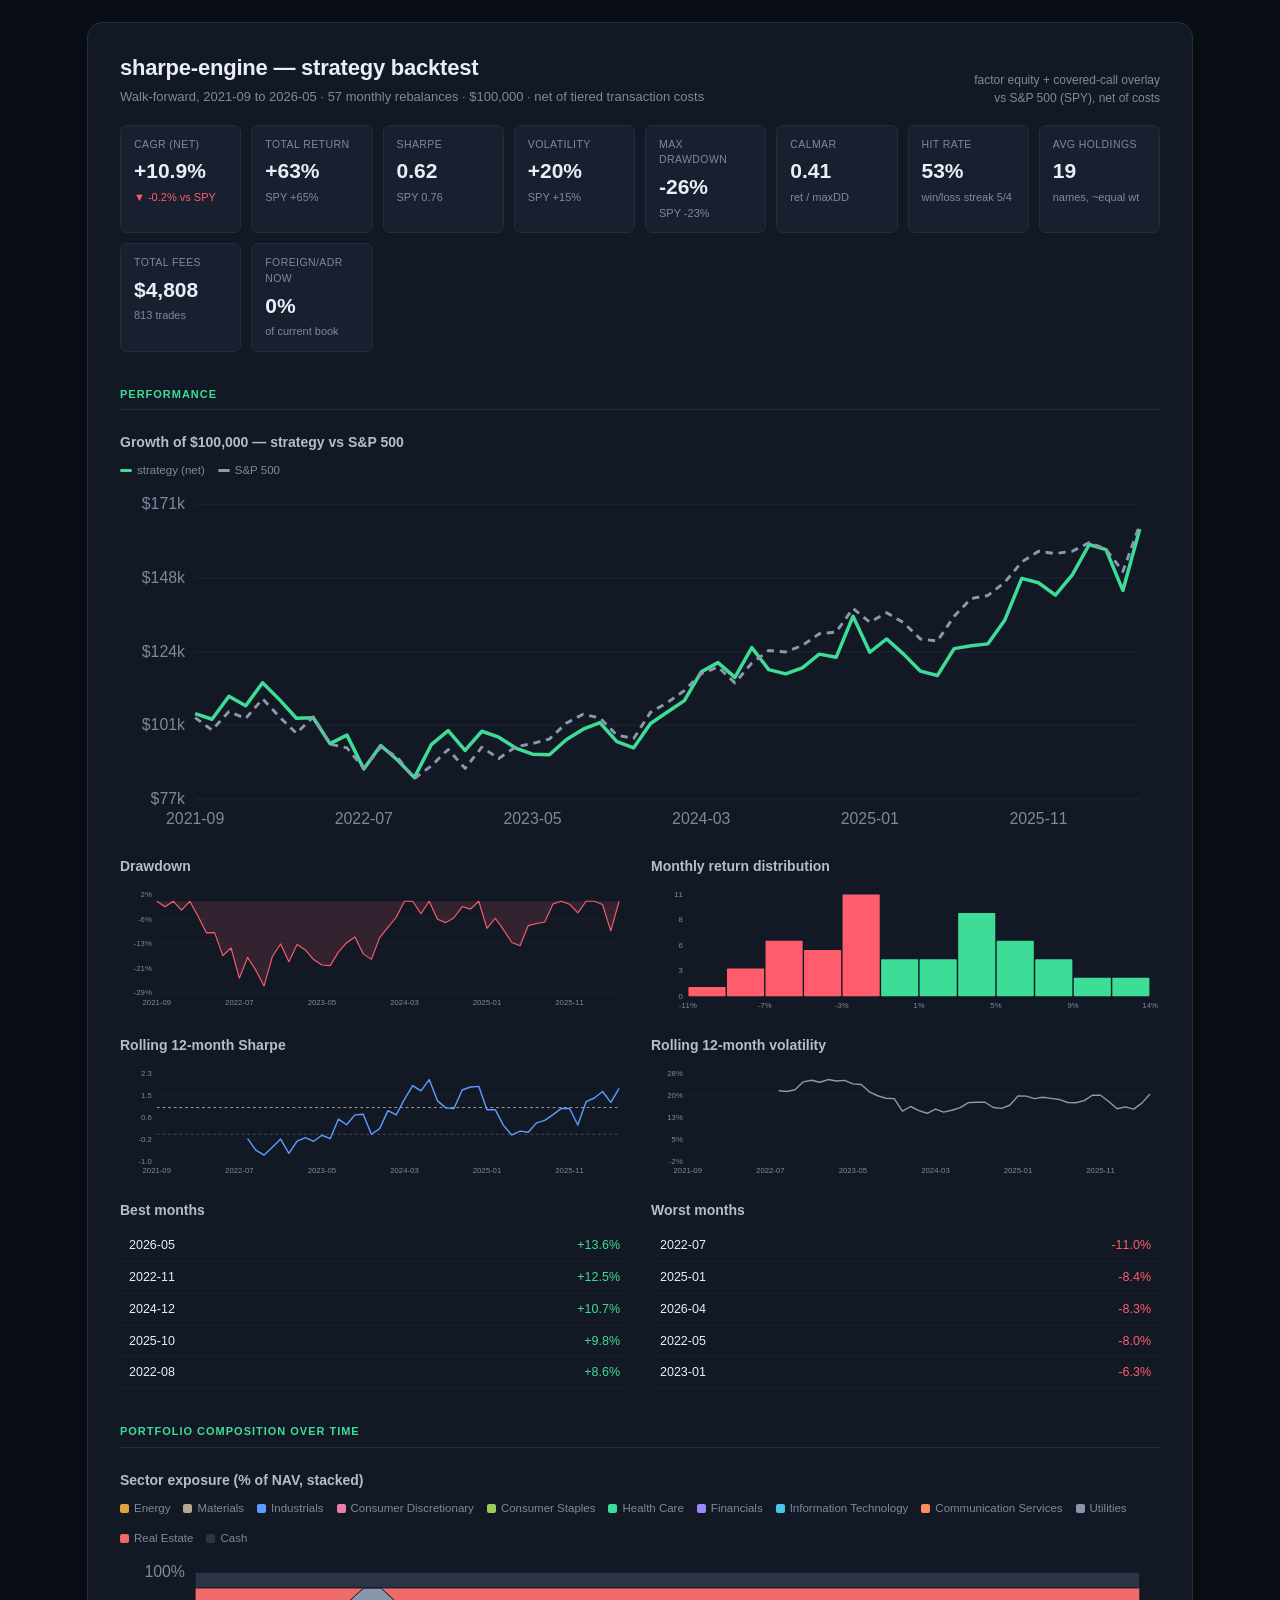
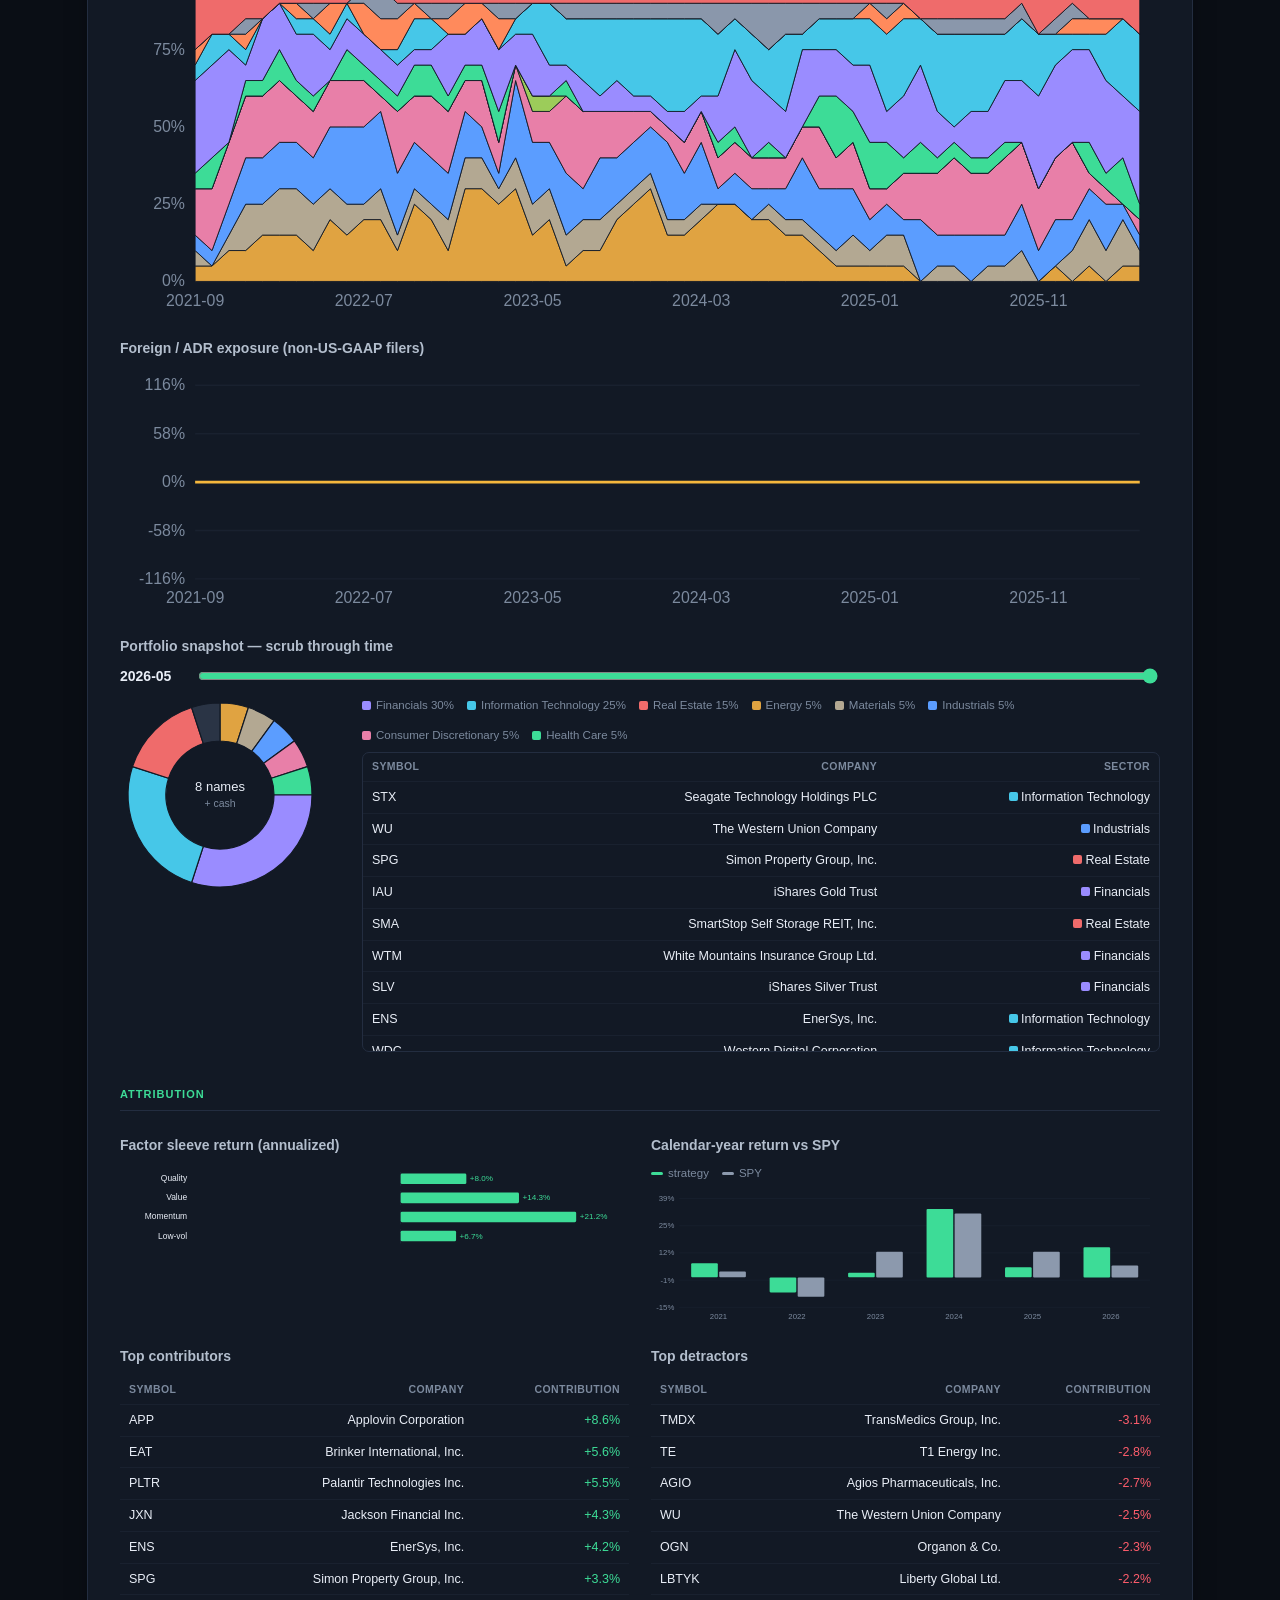
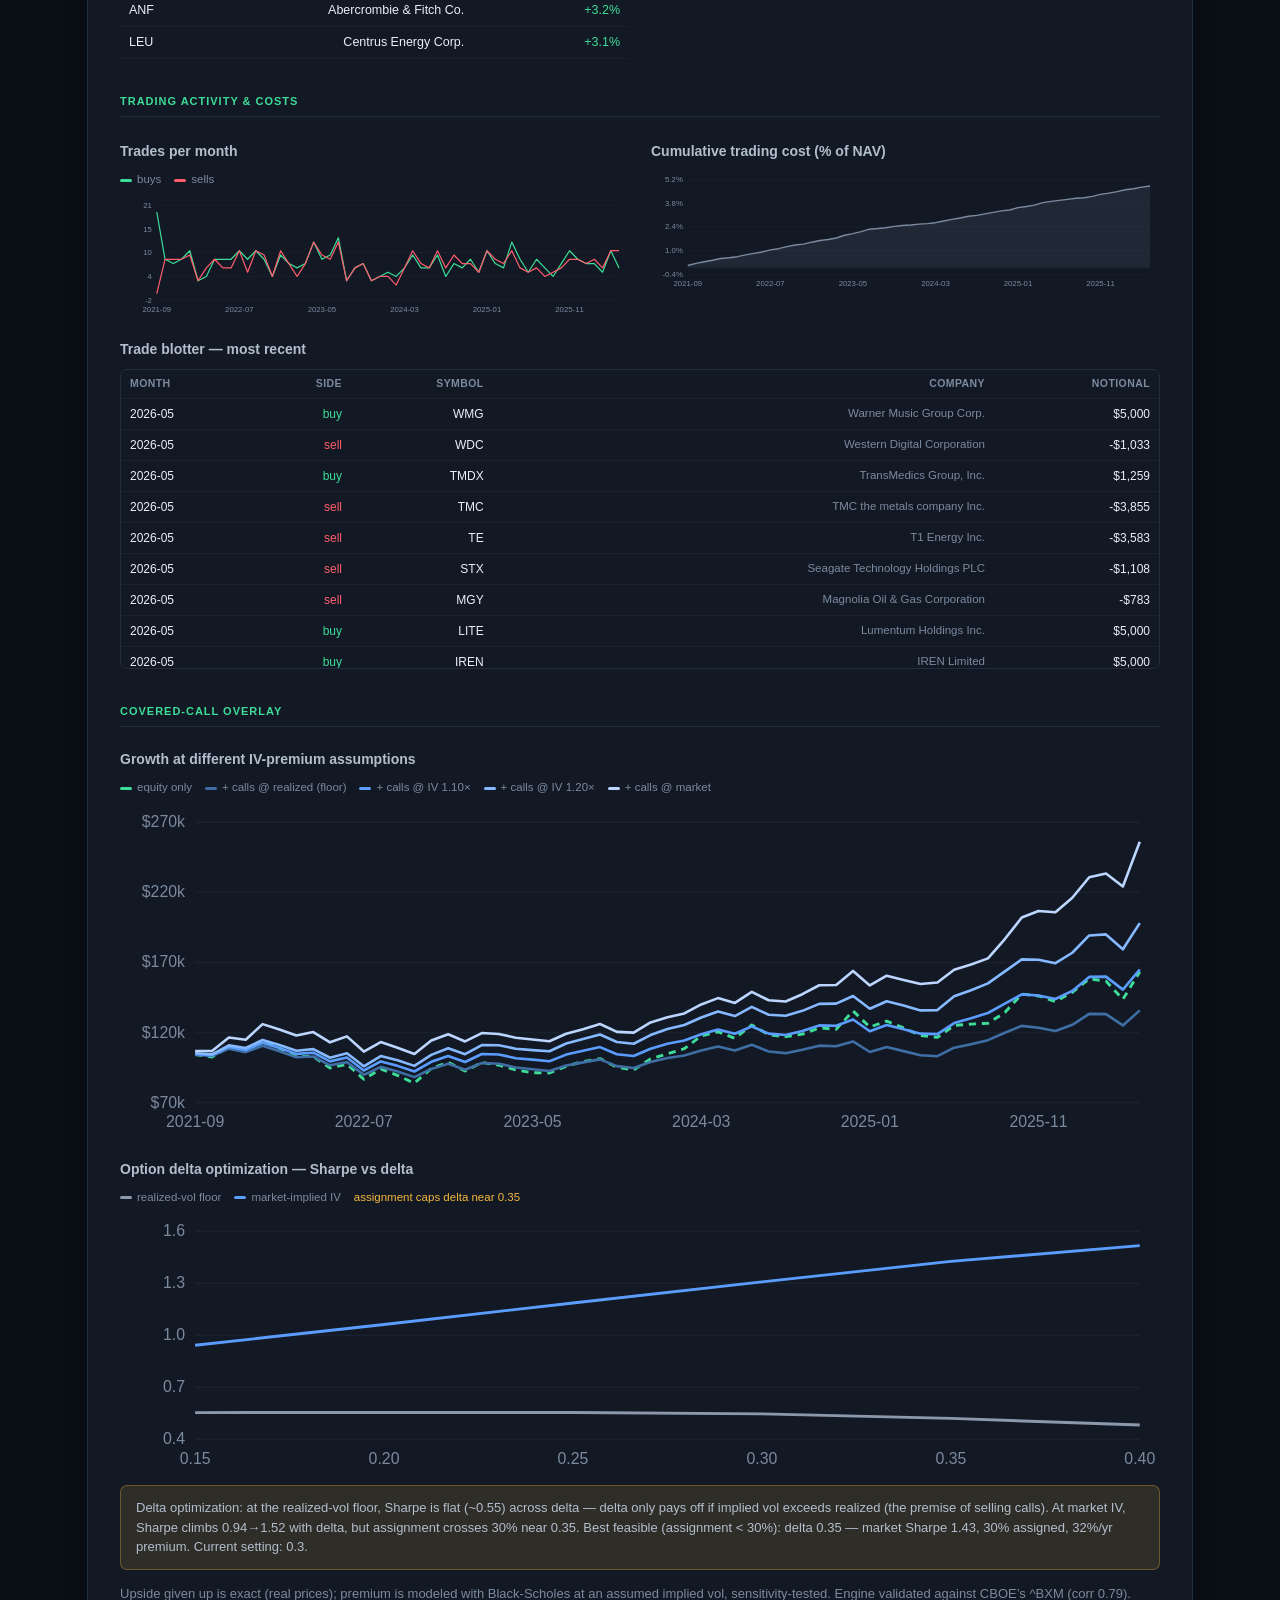
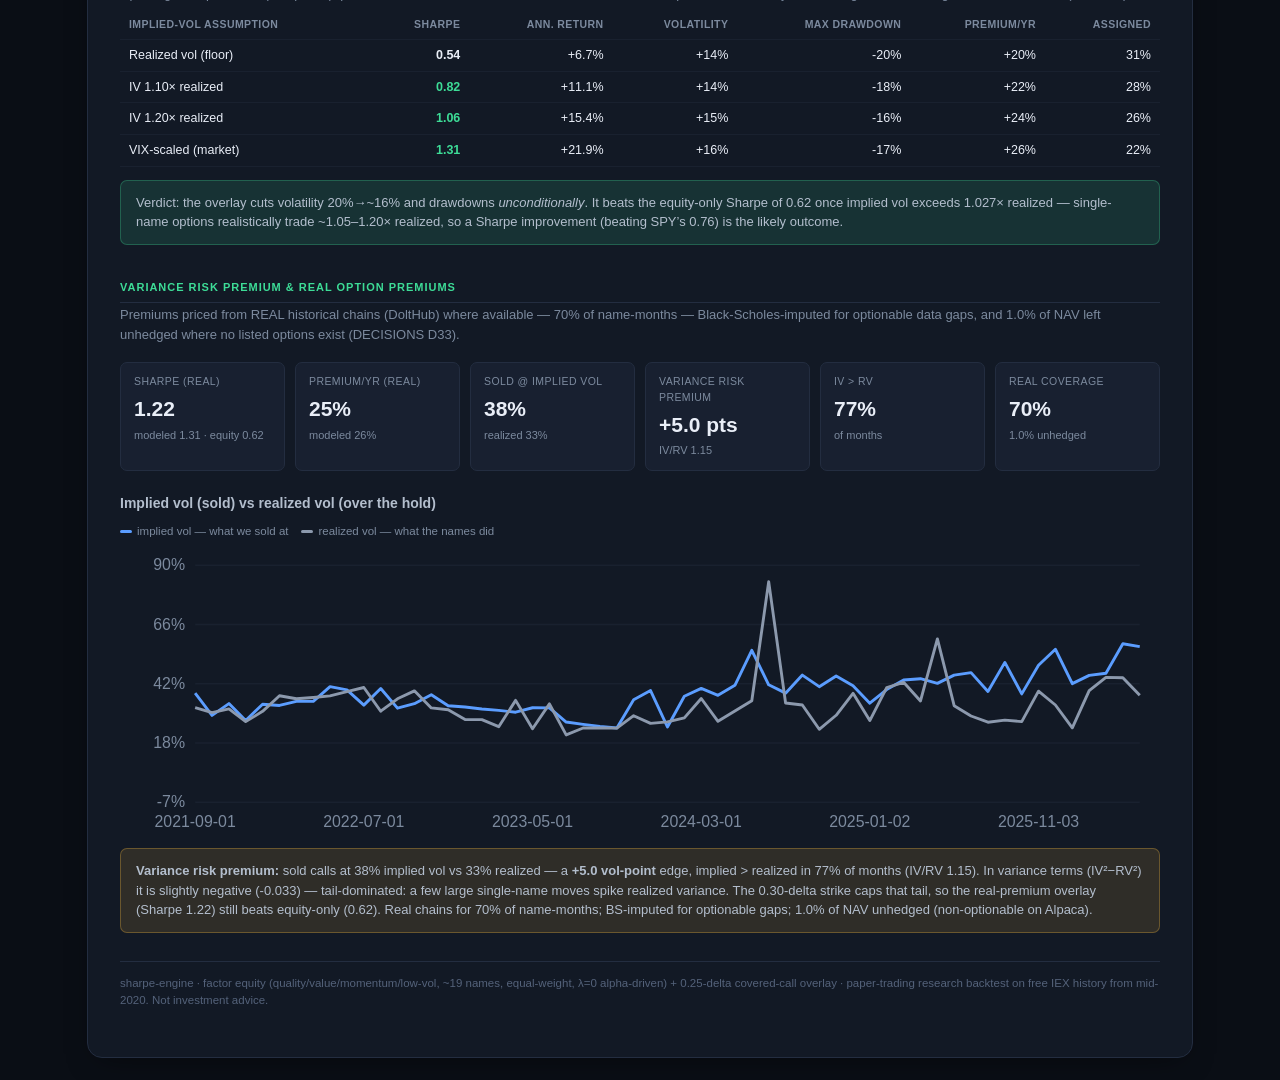
==== commit f8979487: "dashboard: surface real-premium + variance-risk-premium analysis on the Backtest tab (D33) build_das" ====
--- a/reports/backtest_dashboard.html
+++ b/reports/backtest_dashboard.html
@@ -123,11 +123,19 @@
 <table id="overlay"><thead><tr><th>Implied-vol assumption</th><th>Sharpe</th><th>Ann. return</th><th>Volatility</th><th>Max drawdown</th><th>Premium/yr</th><th>Assigned</th></tr></thead><tbody></tbody></table>
 <div class="call" id="breakeven"></div>
 
+<div class="sec">Variance risk premium &amp; real option premiums</div>
+<p class="sub" id="vrpsub" style="margin:2px 0 4px;"></p>
+<div class="kpis" id="vrpkpis"></div>
+<h2>Implied vol (sold) vs realized vol (over the hold)</h2>
+<div class="lg"><span><i class="sw" style="background:var(--accent,#5b9dff)"></i>implied vol — what we sold at</span><span><i class="sw" style="background:var(--spy,#8c99ad)"></i>realized vol — what the names did</span></div>
+<div id="vrpchart"></div>
+<div class="note" id="vrpnote"></div>
+
 <p class="foot" id="foot"></p>
 </div>
 
 <script>
-const DATA = {"meta": {"start": "2021-09", "end": "2026-05", "months": 57, "nav": 100000}, "labels": ["2021-09", "2021-10", "2021-11", "2021-12", "2022-01", "2022-02", "2022-03", "2022-04", "2022-05", "2022-06", "2022-07", "2022-08", "2022-09", "2022-10", "2022-11", "2022-12", "2023-01", "2023-02", "2023-03", "2023-04", "2023-05", "2023-06", "2023-07", "2023-08", "2023-09", "2023-10", "2023-11", "2023-12", "2024-01", "2024-02", "2024-03", "2024-04", "2024-05", "2024-06", "2024-07", "2024-08", "2024-09", "2024-10", "2024-11", "2024-12", "2025-01", "2025-02", "2025-03", "2025-04", "2025-05", "2025-06", "2025-07", "2025-08", "2025-09", "2025-10", "2025-11", "2025-12", "2026-01", "2026-02", "2026-03", "2026-04", "2026-05"], "equity": {"cagr": 0.1087, "sharpe": 0.616, "vol": 0.1997, "maxdd": -0.2642, "calmar": 0.411, "total_return": 0.6324, "hit_rate": 0.526, "best": 0.1358, "worst": -0.1102, "streaks": {"win": 5, "loss": 4}, "best_months": [{"m": "2026-05", "r": 0.1358}, {"m": "2022-11", "r": 0.1247}, {"m": "2024-12", "r": 0.1065}, {"m": "2025-10", "r": 0.098}, {"m": "2022-08", "r": 0.0855}], "worst_months": [{"m": "2022-07", "r": -0.1102}, {"m": "2025-01", "r": -0.0844}, {"m": "2026-04", "r": -0.0829}, {"m": "2022-05", "r": -0.0795}, {"m": "2023-01", "r": -0.0635}], "cum": [1.04516, 1.02705, 1.10032, 1.06973, 1.14321, 1.08948, 1.0304, 1.0314, 0.94936, 0.97665, 0.86897, 0.94325, 0.89726, 0.84115, 0.94601, 0.99068, 0.92776, 0.98865, 0.96986, 0.93541, 0.9157, 0.91376, 0.96161, 0.9954, 1.01588, 0.95565, 0.93603, 1.01351, 1.04987, 1.08622, 1.17764, 1.20713, 1.16026, 1.25509, 1.185, 1.17139, 1.19059, 1.2342, 1.22438, 1.35472, 1.24035, 1.28286, 1.23452, 1.18015, 1.16645, 1.25191, 1.26089, 1.26691, 1.34349, 1.47512, 1.46169, 1.42184, 1.48674, 1.58322, 1.56714, 1.4372, 1.63244], "spy_cum": [1.03226, 0.99232, 1.05135, 1.02934, 1.09175, 1.03489, 0.98247, 1.03503, 0.94744, 0.93604, 0.87091, 0.93869, 0.90569, 0.83789, 0.87868, 0.93101, 0.87048, 0.93841, 0.902, 0.93924, 0.94963, 0.96387, 1.01437, 1.04305, 1.03103, 0.9766, 0.96586, 1.04888, 1.08012, 1.11796, 1.17214, 1.19335, 1.14285, 1.20606, 1.24589, 1.24127, 1.26179, 1.29938, 1.30491, 1.3795, 1.33597, 1.36586, 1.33441, 1.28222, 1.27605, 1.35464, 1.41143, 1.4208, 1.46344, 1.52773, 1.56163, 1.55451, 1.56154, 1.5891, 1.56844, 1.49721, 1.64646], "dd": [0.0, -0.01733, 0.0, -0.02781, 0.0, -0.047, -0.09867, -0.0978, -0.16957, -0.1457, -0.23988, -0.17491, -0.21513, -0.26422, -0.17249, -0.13342, -0.18846, -0.1352, -0.15163, -0.18177, -0.19901, -0.2007, -0.15885, -0.1293, -0.11138, -0.16407, -0.18123, -0.11345, -0.08164, -0.04985, 0.0, 0.0, -0.03883, 0.0, -0.05584, -0.06669, -0.05139, -0.01665, -0.02447, 0.0, -0.08442, -0.05304, -0.08872, -0.12886, -0.13897, -0.07589, -0.06926, -0.06482, -0.00829, 0.0, -0.0091, -0.03612, 0.0, 0.0, -0.01016, -0.09223, 0.0], "roll_sharpe": [null, null, null, null, null, null, null, null, null, null, null, -0.16218, -0.59446, -0.77998, -0.4839, -0.18138, -0.71559, -0.25507, -0.12148, -0.26284, -0.03648, -0.16418, 0.56543, 0.35602, 0.72768, 0.74949, -0.0008, 0.21247, 0.8837, 0.72405, 1.30964, 1.81736, 1.62368, 2.04939, 1.25215, 0.98547, 0.96293, 1.65764, 1.76899, 1.7944, 0.92105, 0.9195, 0.33172, -0.02411, 0.11533, 0.07317, 0.42655, 0.51961, 0.73419, 0.9681, 0.96179, 0.34698, 1.22007, 1.35627, 1.60133, 1.19527, 1.71729], "roll_vol": [null, null, null, null, null, null, null, null, null, null, null, 0.22053, 0.21815, 0.22422, 0.25123, 0.25661, 0.24979, 0.25921, 0.25434, 0.25639, 0.24439, 0.24226, 0.21724, 0.20363, 0.19489, 0.19356, 0.15128, 0.16677, 0.15257, 0.14339, 0.15805, 0.14722, 0.15385, 0.1628, 0.18004, 0.18145, 0.18136, 0.16321, 0.16004, 0.17097, 0.20248, 0.20244, 0.19385, 0.19845, 0.19453, 0.19089, 0.18048, 0.17945, 0.18701, 0.2052, 0.20535, 0.18383, 0.15889, 0.16551, 0.15737, 0.17831, 0.20997], "net": [0.04516, -0.01733, 0.07134, -0.02781, 0.06869, -0.047, -0.05422, 0.00097, -0.07955, 0.02875, -0.11025, 0.08548, -0.04875, -0.06254, 0.12466, 0.04722, -0.06351, 0.06563, -0.019, -0.03552, -0.02108, -0.00211, 0.05236, 0.03514, 0.02057, -0.05929, -0.02053, 0.08277, 0.03588, 0.03462, 0.08416, 0.02505, -0.03883, 0.08173, -0.05584, -0.01149, 0.01639, 0.03662, -0.00796, 0.10646, -0.08442, 0.03427, -0.03768, -0.04404, -0.01161, 0.07326, 0.00717, 0.00477, 0.06045, 0.09797, -0.0091, -0.02726, 0.04565, 0.0649, -0.01016, -0.08292, 0.13584], "turnover": [0.475, 0.41022, 0.35247, 0.36337, 0.37279, 0.125, 0.22166, 0.37214, 0.31722, 0.27668, 0.42107, 0.24679, 0.42205, 0.3707, 0.16486, 0.41741, 0.31192, 0.17521, 0.26973, 0.56207, 0.32319, 0.41202, 0.57841, 0.16312, 0.22634, 0.31286, 0.16666, 0.17114, 0.17078, 0.12336, 0.23323, 0.37085, 0.30652, 0.30647, 0.32548, 0.202, 0.31912, 0.31051, 0.32981, 0.23446, 0.42775, 0.28208, 0.32308, 0.47395, 0.31898, 0.17584, 0.2425, 0.22278, 0.12548, 0.27043, 0.38704, 0.29027, 0.32094, 0.36447, 0.22172, 0.37225, 0.2718]}, "spy": {"cagr": 0.1107, "sharpe": 0.757, "vol": 0.1549, "maxdd": -0.2325, "total_return": 0.6465}, "years": [{"y": 2021, "strat": 0.0697, "spy": 0.0293}, {"y": 2022, "strat": -0.0739, "spy": -0.0955}, {"y": 2023, "strat": 0.023, "spy": 0.1266}, {"y": 2024, "strat": 0.3367, "spy": 0.3152}, {"y": 2025, "strat": 0.0495, "spy": 0.1269}, {"y": 2026, "strat": 0.1481, "spy": 0.0591}], "composition": {"sectors_order": ["Energy", "Materials", "Industrials", "Consumer Discretionary", "Consumer Staples", "Health Care", "Financials", "Information Technology", "Communication Services", "Utilities", "Real Estate"], "sectors": {"Energy": [0.05, 0.05, 0.1, 0.1, 0.15, 0.15, 0.15, 0.1, 0.2, 0.15, 0.2, 0.2, 0.1, 0.25, 0.2, 0.1, 0.3, 0.3, 0.25, 0.3, 0.15, 0.2, 0.05, 0.1, 0.1, 0.2, 0.25, 0.3, 0.15, 0.15, 0.2, 0.25, 0.25, 0.2, 0.2, 0.15, 0.15, 0.1, 0.05, 0.05, 0.05, 0.05, 0.05, 0.0, 0.0, 0.0, 0.0, 0.0, 0.0, 0.0, 0.0, 0.05, 0.0, 0.05, 0.0, 0.05, 0.05], "Materials": [0.05, 0.0, 0.05, 0.15, 0.1, 0.15, 0.15, 0.15, 0.1, 0.1, 0.05, 0.1, 0.05, 0.05, 0.05, 0.1, 0.1, 0.1, 0.05, 0.1, 0.1, 0.1, 0.1, 0.1, 0.1, 0.05, 0.05, 0.05, 0.05, 0.05, 0.05, 0.0, 0.0, 0.0, 0.05, 0.05, 0.05, 0.05, 0.05, 0.1, 0.05, 0.1, 0.1, 0.0, 0.05, 0.05, 0.0, 0.05, 0.05, 0.1, 0.0, 0.0, 0.1, 0.15, 0.1, 0.15, 0.05], "Industrials": [0.05, 0.05, 0.1, 0.15, 0.15, 0.15, 0.15, 0.15, 0.2, 0.25, 0.25, 0.25, 0.2, 0.15, 0.15, 0.15, 0.15, 0.1, 0.05, 0.25, 0.2, 0.15, 0.2, 0.1, 0.2, 0.15, 0.15, 0.15, 0.25, 0.15, 0.2, 0.05, 0.1, 0.1, 0.05, 0.1, 0.2, 0.15, 0.2, 0.15, 0.1, 0.1, 0.05, 0.2, 0.1, 0.1, 0.15, 0.1, 0.1, 0.15, 0.1, 0.15, 0.1, 0.1, 0.15, 0.05, 0.05], "Consumer Discretionary": [0.15, 0.2, 0.2, 0.2, 0.2, 0.2, 0.15, 0.15, 0.15, 0.15, 0.15, 0.05, 0.2, 0.15, 0.2, 0.2, 0.1, 0.15, 0.1, 0.05, 0.1, 0.1, 0.25, 0.25, 0.15, 0.15, 0.1, 0.05, 0.05, 0.1, 0.1, 0.1, 0.1, 0.1, 0.1, 0.1, 0.1, 0.2, 0.1, 0.15, 0.1, 0.05, 0.15, 0.15, 0.2, 0.25, 0.2, 0.2, 0.25, 0.2, 0.2, 0.2, 0.25, 0.05, 0.05, 0.0, 0.05], "Consumer Staples": [0.0, 0.0, 0.0, 0.0, 0.0, 0.0, 0.0, 0.0, 0.0, 0.0, 0.0, 0.0, 0.0, 0.0, 0.0, 0.0, 0.0, 0.0, 0.0, 0.0, 0.05, 0.05, 0.0, 0.0, 0.0, 0.0, 0.0, 0.0, 0.0, 0.0, 0.0, 0.0, 0.0, 0.0, 0.0, 0.0, 0.0, 0.0, 0.0, 0.0, 0.0, 0.0, 0.0, 0.0, 0.0, 0.0, 0.0, 0.0, 0.0, 0.0, 0.0, 0.0, 0.0, 0.0, 0.0, 0.0, 0.0], "Health Care": [0.05, 0.1, 0.0, 0.05, 0.05, 0.1, 0.05, 0.05, 0.0, 0.1, 0.05, 0.05, 0.05, 0.1, 0.1, 0.05, 0.05, 0.05, 0.1, 0.0, 0.0, 0.0, 0.05, 0.0, 0.0, 0.0, 0.0, 0.0, 0.0, 0.0, 0.0, 0.05, 0.05, 0.0, 0.05, 0.0, 0.0, 0.1, 0.2, 0.1, 0.15, 0.15, 0.05, 0.1, 0.05, 0.05, 0.05, 0.05, 0.05, 0.0, 0.0, 0.0, 0.0, 0.1, 0.05, 0.15, 0.05], "Financials": [0.3, 0.3, 0.3, 0.05, 0.2, 0.15, 0.15, 0.2, 0.1, 0.1, 0.1, 0.1, 0.1, 0.05, 0.05, 0.2, 0.1, 0.15, 0.2, 0.1, 0.2, 0.1, 0.05, 0.1, 0.05, 0.1, 0.05, 0.05, 0.05, 0.1, 0.05, 0.15, 0.25, 0.25, 0.15, 0.15, 0.25, 0.15, 0.15, 0.15, 0.25, 0.1, 0.2, 0.25, 0.15, 0.05, 0.15, 0.15, 0.2, 0.2, 0.3, 0.3, 0.3, 0.3, 0.3, 0.2, 0.3], "Information Technology": [0.05, 0.1, 0.05, 0.05, 0.0, 0.0, 0.05, 0.05, 0.05, 0.05, 0.0, 0.0, 0.05, 0.1, 0.1, 0.0, 0.0, 0.0, 0.0, 0.05, 0.1, 0.2, 0.15, 0.2, 0.25, 0.2, 0.25, 0.25, 0.3, 0.3, 0.25, 0.2, 0.1, 0.15, 0.15, 0.25, 0.05, 0.1, 0.1, 0.15, 0.15, 0.25, 0.25, 0.15, 0.25, 0.3, 0.25, 0.25, 0.15, 0.2, 0.2, 0.1, 0.05, 0.05, 0.15, 0.25, 0.25], "Communication Services": [0.05, 0.0, 0.0, 0.05, 0.0, 0.0, 0.05, 0.0, 0.1, 0.0, 0.1, 0.1, 0.1, 0.05, 0.0, 0.05, 0.1, 0.05, 0.1, 0.0, 0.0, 0.0, 0.0, 0.0, 0.0, 0.0, 0.0, 0.0, 0.0, 0.0, 0.0, 0.0, 0.0, 0.0, 0.0, 0.0, 0.0, 0.0, 0.0, 0.0, 0.05, 0.05, 0.05, 0.0, 0.0, 0.0, 0.0, 0.0, 0.0, 0.0, 0.0, 0.0, 0.05, 0.05, 0.05, 0.0, 0.0], "Utilities": [0.0, 0.0, 0.0, 0.05, 0.0, 0.0, 0.0, 0.05, 0.0, 0.0, 0.05, 0.1, 0.05, 0.0, 0.05, 0.05, 0.0, 0.0, 0.05, 0.05, 0.0, 0.0, 0.05, 0.05, 0.05, 0.05, 0.05, 0.05, 0.05, 0.05, 0.05, 0.1, 0.05, 0.1, 0.15, 0.1, 0.1, 0.05, 0.05, 0.05, 0.0, 0.05, 0.0, 0.0, 0.05, 0.05, 0.05, 0.05, 0.05, 0.05, 0.0, 0.05, 0.05, 0.0, 0.0, 0.0, 0.0], "Real Estate": [0.2, 0.15, 0.15, 0.1, 0.1, 0.05, 0.05, 0.05, 0.05, 0.05, 0.0, 0.0, 0.05, 0.05, 0.05, 0.05, 0.05, 0.05, 0.05, 0.05, 0.05, 0.05, 0.05, 0.05, 0.05, 0.05, 0.05, 0.05, 0.05, 0.05, 0.05, 0.05, 0.05, 0.05, 0.05, 0.05, 0.05, 0.05, 0.05, 0.05, 0.05, 0.05, 0.05, 0.1, 0.1, 0.1, 0.1, 0.1, 0.1, 0.05, 0.15, 0.1, 0.05, 0.1, 0.1, 0.1, 0.15]}, "n_names": [19, 19, 19, 19, 19, 19, 19, 19, 19, 19, 19, 19, 19, 19, 19, 19, 19, 19, 19, 19, 19, 19, 19, 19, 19, 19, 19, 19, 19, 19, 19, 19, 19, 19, 19, 19, 19, 19, 19, 19, 19, 19, 19, 19, 19, 19, 19, 19, 19, 19, 19, 19, 19, 19, 19, 19, 19], "cash": [0.05, 0.05, 0.05, 0.05, 0.05, 0.05, 0.05, 0.05, 0.05, 0.05, 0.05, 0.05, 0.05, 0.05, 0.05, 0.05, 0.05, 0.05, 0.05, 0.05, 0.05, 0.05, 0.05, 0.05, 0.05, 0.05, 0.05, 0.05, 0.05, 0.05, 0.05, 0.05, 0.05, 0.05, 0.05, 0.05, 0.05, 0.05, 0.05, 0.05, 0.05, 0.05, 0.05, 0.05, 0.05, 0.05, 0.05, 0.05, 0.05, 0.05, 0.05, 0.05, 0.05, 0.05, 0.05, 0.05, 0.05], "holdings_by_month": [["SLM", "AGNC", "CROX", "AI", "SPG", "NLY", "ANF", "JEF", "SIG", "AGIO", "RTX", "VAL", "TWO", "CG", "ALLY", "FHN", "TROX", "COF", "LBTYK"], ["WMG", "SPG", "CROX", "AGNC", "AI", "BCRX", "VVV", "RTX", "CG", "NLY", "FHN", "COF", "ALLY", "JEF", "ORLY", "ORCL", "IVZ", "MTD", "CPRI"], ["WMG", "MGY", "SPG", "AGNC", "NLY", "CG", "VVV", "JEF", "CROX", "LPX", "RTX", "FHN", "ATKR", "SIG", "FNB", "EBAY", "COF", "ORLY", "GS"], ["WMG", "MGY", "VVV", "ORLY", "WU", "HD", "SPG", "ATKR", "LPX", "EBAY", "CG", "CL", "CROX", "KMB", "LNG", "MTD", "RTX", "LBTYK", "AGNC"], ["WMG", "MGY", "JEF", "SPG", "VVV", "CHRD", "CUBI", "CG", "PRKS", "HD", "COR", "WU", "EBAY", "CROX", "LPX", "RDN", "MTD", "CL", "NLY"], ["WMG", "MGY", "CUBI", "JEF", "SPG", "VVV", "HD", "COR", "LPX", "CG", "PRKS", "MTD", "CROX", "WU", "CHRD", "EBAY", "AGIO", "DD", "CL"], ["WMG", "LPX", "SPG", "MGY", "VVV", "HD", "ECPG", "PRKS", "COR", "CG", "MTD", "CL", "CUBI", "STX", "EBAY", "KMB", "WU", "LBTYK", "CHRD"], ["WMG", "ECPG", "MGY", "CG", "HD", "LPX", "HLI", "EBAY", "SPG", "STX", "DD", "COR", "RRR", "CL", "CNP", "MTD", "DVN", "JEF", "RTX"], ["MGY", "WMG", "DVN", "EBAY", "LBTYK", "RRC", "CG", "LPX", "LBTYA", "ECPG", "DD", "SPG", "RTX", "MATX", "STX", "COR", "CHRD", "RRR", "DDS"], ["MGY", "WMG", "COR", "AMGN", "EBAY", "CL", "RRR", "WU", "DVN", "STX", "MTD", "CG", "MATX", "DD", "CRC", "DDS", "ECPG", "SPG", "RTX"], ["MGY", "WMG", "EBAY", "IT", "NRG", "ECPG", "MATX", "HLI", "AMGN", "CHRD", "AMR", "RRR", "LBTYK", "RTX", "COR", "HRB", "LBTYA", "DVN", "CL"], ["MGY", "DVN", "WMG", "AMR", "CHRD", "EBAY", "NRG", "ECPG", "LBTYK", "COR", "LPX", "LBTYA", "MATX", "RTX", "HLI", "AMGN", "CMC", "BKR", "CNP"], ["HRB", "MGY", "WMG", "AMGN", "CL", "EBAY", "RTX", "NRG", "LBTYK", "WU", "LBTYA", "DVN", "IT", "RRR", "AMCR", "SPG", "HLI", "ECPG", "STX"], ["COR", "AMR", "WMG", "CL", "WU", "HD", "MGY", "RTX", "CHRD", "PI", "STX", "DVN", "SM", "AMGN", "MTD", "HLI", "HRB", "SPG", "LBTYK"], ["COR", "CL", "AMR", "MGY", "WU", "WMG", "HD", "HRB", "RTX", "STX", "MTD", "PI", "CHRD", "NRG", "RRR", "DVN", "JXN", "AMGN", "SPG"], ["AMR", "WMG", "HRB", "FNB", "RTX", "AMCR", "AMGN", "JXN", "COR", "SPG", "CL", "KMB", "NRG", "WU", "HLI", "NPO", "LBTYK", "BHF", "OXY"], ["WMG", "RTX", "WU", "SPG", "JXN", "CL", "AMGN", "KMB", "AMR", "HLI", "LBTYK", "NOG", "AMCR", "LBTYA", "PBF", "OXY", "BTU", "EQT", "MATX"], ["WMG", "RTX", "FNB", "NPO", "AMGN", "LBTYA", "SPG", "HLI", "AMR", "WU", "NOG", "AMCR", "KMB", "PBF", "OXY", "CL", "BTU", "JXN", "CHRD"], ["WMG", "AMR", "PBF", "SR", "RTX", "BTU", "SPG", "FNB", "LBTYK", "LBTYA", "NOG", "HLI", "AMCR", "CNR", "JXN", "AMGN", "KMB", "WTM", "CPRX"], ["WMG", "DD", "AMR", "DINO", "NOG", "URI", "SPG", "OXY", "WU", "IT", "SR", "INSW", "RDN", "MSI", "VLO", "KMB", "RTX", "PBF", "CRBG"], ["WMG", "SPG", "FNB", "RTX", "HLI", "DD", "AMCR", "URI", "PBF", "INSW", "MBLY", "LW", "KMB", "JXN", "IT", "RDN", "NOG", "AMR", "MSI"], ["WMG", "SPG", "DD", "RTX", "HLI", "RMBS", "ESAB", "CRBG", "MSI", "NOG", "AMCR", "URI", "LW", "MBLY", "ELF", "VLO", "OXY", "LFUS", "SM"], ["MSI", "CLX", "LNG", "WMG", "VRSK", "SPG", "HD", "MAR", "WU", "RTX", "CHH", "HLI", "COLM", "COR", "INSW", "DD", "NOG", "RMBS", "ALNY"], ["ORCL", "LNG", "RMBS", "VRSK", "MSI", "MAR", "GPOR", "HD", "WU", "NOG", "SPG", "WMG", "CLX", "CHH", "FCNCA", "DD", "RTX", "COLM", "HLI"], ["LII", "ORCL", "AON", "LNG", "VRSK", "MSI", "HD", "DD", "COR", "CLX", "SPG", "WU", "GPOR", "CHH", "NOG", "RMBS", "WMG", "ENS", "RTX"], ["VVV", "NVDA", "LNG", "DD", "ORCL", "LII", "NOG", "WMG", "SPG", "AON", "MSI", "HD", "GPOR", "URI", "PARR", "CHH", "ENS", "WFRD", "HLI"], ["VVV", "ORCL", "NVDA", "LII", "DD", "WMG", "NOG", "PARR", "LNG", "SPB", "SPG", "AON", "WU", "MSI", "GPOR", "URI", "HD", "CNX", "ENS"], ["VVV", "NVDA", "DD", "WMG", "LII", "GPOR", "LNG", "CNX", "NOG", "SPB", "WU", "SPG", "URI", "META", "ORCL", "PARR", "ENS", "HLI", "AMR"], ["LNG", "GPOR", "LII", "VVV", "CNX", "NVDA", "WMG", "SPG", "DD", "SPB", "ORCL", "HLI", "META", "MSI", "PHM", "URI", "WU", "ENS", "COR"], ["NVDA", "GPOR", "LNG", "VVV", "WMG", "LII", "SPG", "DD", "CNX", "HLI", "ANF", "META", "MSI", "URI", "WU", "OWL", "ORCL", "ENS", "SPB"], ["LNG", "GPOR", "VVV", "NVDA", "WMG", "SPG", "LII", "AMR", "DD", "HLI", "CNX", "MSI", "MHO", "SPB", "META", "WU", "PHM", "EMR", "ANF"], ["GPOR", "NVDA", "LNG", "WMG", "SPG", "VVV", "CNX", "HLI", "LII", "NOG", "CNR", "META", "FCNCA", "SPB", "LLY", "OWL", "ANF", "VRSK", "AM"], ["LNG", "GPOR", "SPG", "VVV", "NOG", "CNX", "WMG", "FCNCA", "HLI", "OWL", "NVDA", "SPB", "RDN", "COLM", "LII", "GEHC", "WU", "PARR", "JXN"], ["VVV", "LNG", "GPOR", "SPG", "NVDA", "WMG", "ANF", "OWL", "CNX", "HLI", "CLS", "SM", "JXN", "WU", "URI", "VST", "SPB", "FCNCA", "FNB"], ["SPG", "JXN", "OWL", "WMG", "HLI", "GPOR", "ANF", "URI", "CNX", "OGN", "CLS", "CL", "NVDA", "GDDY", "NRG", "VST", "AM", "MGY", "SM"], ["SPG", "JXN", "GPOR", "WMG", "OWL", "HLI", "GDDY", "ANF", "CNX", "WU", "CL", "URI", "APP", "NRG", "MSI", "MGY", "VST", "ENS", "CLS"], ["SPG", "JXN", "HLI", "WMG", "GDDY", "GPOR", "OWL", "CL", "WU", "JEF", "VLTO", "MGY", "URI", "FNB", "ANF", "NFG", "VVV", "NRG", "FTAI"], ["GDDY", "CL", "SPG", "EAT", "JXN", "HRB", "OGN", "WU", "ENS", "MGY", "HLI", "URI", "FTAI", "TMDX", "WMG", "HD", "GPOR", "JEF", "NRG"], ["GDDY", "OGN", "CL", "EAT", "MWA", "HRB", "WU", "NFG", "MGY", "JXN", "SPG", "MTD", "HASI", "TMDX", "FTNT", "URI", "ALNY", "FTAI", "JEF"], ["WU", "GDDY", "EAT", "MWA", "HRB", "CL", "HASI", "NFG", "CLX", "MGY", "TMDX", "SPG", "JXN", "URI", "FTNT", "APP", "HLI", "OGN", "WMG"], ["OGN", "EAT", "CNK", "APP", "SPG", "WU", "AGIO", "JEF", "GDDY", "URI", "WULF", "ENS", "HLI", "CL", "WMG", "OWL", "MGY", "RDN", "ADMA"], ["CNK", "WU", "EAT", "APP", "OGN", "GDDY", "CL", "AGIO", "URI", "SPG", "JEF", "VST", "MGY", "ENS", "VRSK", "CLX", "WTM", "PLTR", "ADMA"], ["CNK", "APP", "EAT", "SPG", "CHWY", "OGN", "WU", "PLTR", "GDDY", "JEF", "WTM", "UI", "MCY", "ENS", "HLI", "DD", "CL", "MGY", "WMG"], ["CHWY", "EAT", "SPG", "WMG", "APP", "HLI", "UI", "WAT", "OWL", "MIR", "ENS", "FNB", "JEF", "GNW", "BKR", "RTX", "DEI", "WU", "DVA"], ["CHWY", "EAT", "SPG", "APP", "WMG", "UI", "HLI", "ENS", "WU", "AM", "VRSK", "CARR", "PLTR", "JEF", "CL", "WAT", "LYV", "GNW", "DEI"], ["CHWY", "EAT", "SPG", "APP", "UI", "WMG", "VRSK", "WU", "ENS", "GENI", "LYV", "AM", "HLI", "CL", "DVA", "PLTR", "CARR", "GRND", "DEI"], ["CHWY", "APP", "GENI", "SPG", "WMG", "HLI", "IAU", "GRND", "MIR", "ABBV", "PLTR", "DEI", "LYV", "WU", "VRSK", "GNW", "AM", "CARR", "ENS"], ["APP", "PLTR", "CHWY", "SPG", "WMG", "HLI", "RBRK", "IAU", "MIR", "VISN", "DAVE", "GENI", "WU", "LYV", "ENS", "AM", "DEI", "ABBV", "TMC"], ["SPG", "WMG", "CHWY", "APP", "PLTR", "TMC", "HOOD", "HLI", "MIR", "IAU", "EAT", "LYV", "DAVE", "ENS", "WU", "DEI", "ABBV", "AM", "GENI"], ["SPG", "APP", "PLTR", "IAU", "ENS", "WU", "HOOD", "HLI", "CHWY", "WMG", "DAVE", "LYV", "VRSK", "MIR", "HRB", "CLX", "URI", "LEU", "AM"], ["APP", "WMG", "SPG", "WU", "ENS", "HLI", "MIR", "SSRM", "LYV", "IAU", "GENI", "CHWY", "FNB", "PLTR", "GLXY", "DEI", "DAVE", "RBRK", "RITM"], ["SPG", "WMG", "ENS", "WU", "GENI", "CHWY", "HLI", "IAU", "APP", "SM", "GLXY", "DEI", "FNB", "MIR", "SSRM", "RTX", "HRB", "GNW", "AM"], ["TMC", "SPG", "SATS", "WU", "WMG", "ENS", "RTX", "IAU", "SSRM", "BYD", "CL", "CHWY", "HLI", "CHH", "GLXY", "AM", "IREN", "GENI", "FNB"], ["SATS", "SPG", "TMC", "ENS", "WU", "TMDX", "WMG", "IAU", "HL", "SMA", "HLI", "SLV", "RTX", "SSRM", "PARR", "GH", "FNB", "CL", "HASI"], ["SATS", "SPG", "STX", "TMC", "ENS", "SMA", "WU", "WMG", "IAU", "RTX", "TE", "HLI", "SLV", "FNB", "LNC", "TMDX", "MIR", "CL", "HASI"], ["TMC", "STX", "WU", "SLV", "IAU", "WDC", "HL", "WTM", "ENS", "SPG", "CL", "SMA", "MGY", "NVDA", "HASI", "TE", "BKD", "TMDX", "GH"], ["STX", "WU", "SPG", "IAU", "SMA", "WTM", "SLV", "ENS", "WDC", "CL", "MGY", "TMDX", "NVDA", "LITE", "DEI", "HLI", "WMG", "HASI", "IREN"]], "adr_exposure": [0.0, 0.0, 0.0, 0.0, 0.0, 0.0, 0.0, 0.0, 0.0, 0.0, 0.0, 0.0, 0.0, 0.0, 0.0, 0.0, 0.0, 0.0, 0.0, 0.0, 0.0, 0.0, 0.0, 0.0, 0.0, 0.0, 0.0, 0.0, 0.0, 0.0, 0.0, 0.0, 0.0, 0.0, 0.0, 0.0, 0.0, 0.0, 0.0, 0.0, 0.0, 0.0, 0.0, 0.0, 0.0, 0.0, 0.0, 0.0, 0.0, 0.0, 0.0, 0.0, 0.0, 0.0, 0.0, 0.0, 0.0]}, "activity": {"buys": [19, 8, 7, 8, 10, 3, 4, 8, 8, 8, 10, 8, 10, 8, 4, 9, 7, 6, 7, 12, 8, 9, 13, 3, 6, 7, 3, 4, 5, 4, 6, 9, 6, 6, 9, 4, 7, 6, 8, 5, 10, 7, 6, 12, 8, 5, 8, 6, 4, 7, 10, 8, 7, 7, 5, 10, 6], "sells": [0, 8, 8, 8, 9, 3, 6, 8, 6, 6, 10, 5, 10, 9, 4, 10, 7, 4, 7, 12, 9, 8, 12, 3, 6, 7, 3, 4, 4, 2, 6, 10, 7, 6, 10, 6, 9, 7, 7, 5, 10, 8, 7, 10, 6, 5, 6, 4, 5, 6, 8, 8, 7, 8, 6, 10, 10], "cost": [0.0013, 0.00125, 0.00095, 0.00089, 0.00107, 0.00037, 0.00064, 0.00111, 0.00087, 0.00083, 0.00119, 0.00073, 0.0012, 0.00097, 0.00048, 0.00117, 0.00098, 0.00057, 0.00091, 0.00163, 0.00096, 0.00114, 0.00145, 0.00041, 0.00051, 0.00076, 0.00049, 0.00036, 0.00052, 0.00025, 0.00054, 0.00101, 0.00093, 0.00086, 0.00098, 0.00054, 0.00088, 0.0009, 0.00086, 0.00054, 0.00138, 0.00067, 0.00086, 0.00139, 0.00077, 0.00055, 0.00065, 0.00066, 0.00028, 0.00079, 0.00116, 0.00079, 0.00087, 0.00105, 0.00063, 0.00097, 0.00065], "cum_cost": [0.0013, 0.00255, 0.0035, 0.00439, 0.00545, 0.00582, 0.00646, 0.00757, 0.00844, 0.00927, 0.01046, 0.01119, 0.01238, 0.01335, 0.01383, 0.015, 0.01598, 0.01656, 0.01747, 0.0191, 0.02006, 0.0212, 0.02265, 0.02305, 0.02356, 0.02432, 0.02481, 0.02517, 0.02568, 0.02594, 0.02648, 0.02749, 0.02841, 0.02928, 0.03026, 0.0308, 0.03168, 0.03258, 0.03344, 0.03397, 0.03535, 0.03602, 0.03688, 0.03827, 0.03904, 0.03959, 0.04024, 0.0409, 0.04118, 0.04197, 0.04313, 0.04391, 0.04478, 0.04583, 0.04646, 0.04743, 0.04808], "total_cost_usd": 4808, "total_trades": 813, "blotter": [{"m": "2026-05", "sym": "WMG", "side": "buy", "usd": 5000}, {"m": "2026-05", "sym": "WDC", "side": "sell", "usd": -1033}, {"m": "2026-05", "sym": "TMDX", "side": "buy", "usd": 1259}, {"m": "2026-05", "sym": "TMC", "side": "sell", "usd": -3855}, {"m": "2026-05", "sym": "TE", "side": "sell", "usd": -3583}, {"m": "2026-05", "sym": "STX", "side": "sell", "usd": -1108}, {"m": "2026-05", "sym": "MGY", "side": "sell", "usd": -783}, {"m": "2026-05", "sym": "LITE", "side": "buy", "usd": 5000}, {"m": "2026-05", "sym": "IREN", "side": "buy", "usd": 5000}, {"m": "2026-05", "sym": "HLI", "side": "buy", "usd": 5000}, {"m": "2026-05", "sym": "HL", "side": "sell", "usd": -4259}, {"m": "2026-05", "sym": "HASI", "side": "sell", "usd": -615}, {"m": "2026-05", "sym": "GH", "side": "sell", "usd": -5403}, {"m": "2026-05", "sym": "ENS", "side": "sell", "usd": -875}, {"m": "2026-05", "sym": "DEI", "side": "buy", "usd": 5000}, {"m": "2026-05", "sym": "BKD", "side": "sell", "usd": -5013}, {"m": "2026-04", "sym": "WTM", "side": "buy", "usd": 5000}, {"m": "2026-04", "sym": "WMG", "side": "sell", "usd": -4760}, {"m": "2026-04", "sym": "WDC", "side": "buy", "usd": 5000}, {"m": "2026-04", "sym": "TMDX", "side": "sell", "usd": -532}, {"m": "2026-04", "sym": "TE", "side": "buy", "usd": 1014}, {"m": "2026-04", "sym": "STX", "side": "buy", "usd": 574}, {"m": "2026-04", "sym": "SLV", "side": "sell", "usd": -686}, {"m": "2026-04", "sym": "SATS", "side": "sell", "usd": -5144}, {"m": "2026-04", "sym": "RTX", "side": "sell", "usd": -5330}, {"m": "2026-04", "sym": "NVDA", "side": "buy", "usd": 5000}, {"m": "2026-04", "sym": "MIR", "side": "sell", "usd": -4512}, {"m": "2026-04", "sym": "MGY", "side": "buy", "usd": 5000}, {"m": "2026-04", "sym": "LNC", "side": "sell", "usd": -4110}, {"m": "2026-04", "sym": "IAU", "side": "sell", "usd": -786}]}, "contributors": [{"sym": "APP", "v": 0.0863}, {"sym": "EAT", "v": 0.0557}, {"sym": "PLTR", "v": 0.0553}, {"sym": "JXN", "v": 0.0429}, {"sym": "ENS", "v": 0.0417}, {"sym": "SPG", "v": 0.0329}, {"sym": "ANF", "v": 0.0321}, {"sym": "LEU", "v": 0.0308}], "detractors": [{"sym": "TMDX", "v": -0.0311}, {"sym": "TE", "v": -0.0278}, {"sym": "AGIO", "v": -0.0266}, {"sym": "WU", "v": -0.0247}, {"sym": "OGN", "v": -0.0228}, {"sym": "LBTYK", "v": -0.0223}], "hist": {"counts": [1, 3, 6, 5, 11, 4, 4, 9, 6, 4, 2, 2], "edges": [-0.1102, -0.0897, -0.0692, -0.0487, -0.0282, -0.0077, 0.0128, 0.0333, 0.0538, 0.0743, 0.0948, 0.1153, 0.1358]}, "names": {"ABBV": "ABBVIE INC.", "ADMA": "ADMA Biologics Inc", "AGIO": "Agios Pharmaceuticals, Inc.", "AGNC": "AGNC Investment Corp.", "AI": "C3.ai, Inc.", "ALLY": "Ally Financial Inc.", "ALNY": "Alnylam Pharmaceuticals, Inc.", "AM": "Antero Midstream Corporation", "AMCR": "Amcor plc", "AMGN": "Amgen Inc.", "AMR": "Alpha Metallurgical Resources, Inc.", "ANF": "Abercrombie & Fitch Co.", "AON": "Aon plc Class A", "APP": "Applovin Corporation", "ATKR": "Atkore Inc.", "BCRX": "BioCryst Pharmaceuticals, Inc.", "BHF": "Brighthouse Financial, Inc.", "BKD": "Brookdale Senior Living, Inc.", "BKR": "Baker Hughes Company", "BTU": "Peabody Energy Corporation", "BYD": "Boyd Gaming Corporation", "CARR": "Carrier Global Corporation", "CG": "The Carlyle Group Inc.", "CHH": "Choice Hotels Intnl.", "CHRD": "Chord Energy Corporation", "CHWY": "Chewy, Inc.", "CL": "Colgate-Palmolive Company", "CLS": "Celestica, Inc.", "CLX": "Clorox Company", "CMC": "Commercial Metals Company", "CNK": "Cinemark Holdings, Inc.", "CNP": "CenterPoint Energy, Inc.", "CNR": "Core Natural Resources, Inc.", "CNX": "CNX Resources Corporation", "COF": "Capital One Financial", "COLM": "Columbia Sportswear Company", "COR": "Cencora, Inc.", "CPRI": "Capri Holdings Limited", "CPRX": "Catalyst Pharmaceuticals, Inc.", "CRBG": "Corebridge Financial, Inc.", "CRC": "California Resources Corporation", "CROX": "Crocs, Inc.", "CUBI": "CUSTOMERS BANCORP INC", "DAVE": "Dave Inc.", "DD": "DuPont de Nemours, Inc.", "DDS": "Dillards Inc.", "DEI": "Douglas Emmett, Inc.", "DINO": "HF Sinclair Corporation", "DVA": "DaVita Inc.", "DVN": "Devon Energy Corporation", "EAT": "Brinker International, Inc.", "EBAY": "eBay Inc.", "ECPG": "Encore Capital Group Inc", "ELF": "e.l.f. Beauty, Inc.", "EMR": "Emerson Electric Co.", "ENS": "EnerSys, Inc.", "EQT": "EQT CORP", "ESAB": "ESAB Corporation", "FCNCA": "First Citizens BancShares, Inc.", "FHN": "First Horizon Corporation", "FNB": "F.N.B. Corp", "FTAI": "FTAI Aviation Ltd.", "FTNT": "Fortinet, Inc.", "GDDY": "GoDaddy Inc", "GEHC": "GE HealthCare Technologies Inc.", "GENI": "Genius Sports Limited", "GH": "Guardant Health, Inc.", "GLXY": "Galaxy Digital Inc.", "GNW": "Genworth Financial, Inc.", "GPOR": "Gulfport Energy Corporation", "GRND": "Grindr Inc.", "GS": "Goldman Sachs Group Inc.", "HASI": "HA Sustainable Infrastructure Capital, Inc.", "HD": "Home Depot, Inc.", "HL": "Hecla Mining Company", "HLI": "Houlihan Lokey, Inc.", "HOOD": "Robinhood Markets, Inc.", "HRB": "H&R Block, Inc.", "IAU": "iShares Gold Trust", "INSW": "International Seaways, Inc.", "IREN": "IREN Limited", "IT": "Gartner, Inc.", "IVZ": "Invesco LTD", "JEF": "Jefferies Financial Group Inc.", "JXN": "Jackson Financial Inc.", "KMB": "Kimberly-Clark Corporation", "LBTYA": "Liberty Global Ltd.", "LBTYK": "Liberty Global Ltd.", "LEU": "Centrus Energy Corp.", "LFUS": "Littelfuse, Inc.", "LII": "Lennox International Inc.", "LITE": "Lumentum Holdings Inc.", "LLY": "Eli Lilly & Co.", "LNC": "Lincoln National Corp.", "LNG": "Cheniere Energy Inc", "LPX": "Louisiana-Pacific Corp.", "LW": "Lamb Weston Holdings, Inc.", "LYV": "Live Nation Entertainment Inc.", "MAR": "Marriott International", "MATX": "Matsons, Inc.", "MBLY": "Mobileye Global Inc.", "MCY": "Mercury General Corp.", "META": "Meta Platforms, Inc.", "MGY": "Magnolia Oil & Gas Corporation", "MHO": "M/I Homes, Inc.", "MIR": "Mirion Technologies, Inc.", "MSI": "Motorola Solutions, Inc. New", "MTD": "Mettler-Toledo International", "MWA": "Mueller Water Products, Inc.", "NFG": "National Fuel Gas Co.", "NLY": "Annaly Capital Management. Inc.", "NOG": "Northern Oil and Gas, Inc.", "NPO": "Enpro Inc.", "NRG": "NRG Energy, Inc.", "NVDA": "NVIDIA Corporation", "OGN": "Organon & Co.", "ORCL": "Oracle Corp", "ORLY": "O'Reilly Automotive, Inc.", "OWL": "Blue Owl Capital Inc.", "OXY": "Occidental Petroleum Corporation", "PARR": "Par Pacific Holdings, Inc.", "PBF": "PBF ENERGY INC.", "PHM": "Pultegroup, Inc.", "PI": "Impinj, Inc.", "PLTR": "Palantir Technologies Inc.", "PRKS": "United Parks & Resorts Inc.", "RBRK": "Rubrik, Inc.", "RDN": "Radian Group Inc.", "RITM": "Rithm Capital Corp.", "RMBS": "Rambus Inc.", "RRC": "Range Resources Corp", "RRR": "Red Rock Resorts, Inc.", "RTX": "RTX Corporation", "SATS": "EchoStar Corporation", "SIG": "Signet Jewelers Limited", "SLM": "SLM Corporation", "SLV": "iShares Silver Trust", "SM": "SM Energy Company", "SMA": "SmartStop Self Storage REIT, Inc.", "SPB": "Spectrum Brands Holdings, Inc.", "SPG": "Simon Property Group, Inc.", "SR": "Spire Inc.", "SSRM": "SSR Mining Inc.", "STX": "Seagate Technology Holdings PLC", "TE": "T1 Energy Inc.", "TMC": "TMC the metals company Inc.", "TMDX": "TransMedics Group, Inc.", "TROX": "TRONOX LIMITED CL A ORDINARY SHARES", "TWO": "Two Harbors Investment Corp.", "UI": "Ubiquiti Inc.", "URI": "United Rentals, Inc.", "VAL": "Valaris Limited", "VISN": "Vistance Networks, Inc.", "VLO": "Valero Energy Corporation", "VLTO": "Veralto Corporation", "VRSK": "Verisk Analytics, Inc.", "VST": "Vistra Corp.", "VVV": "Valvoline Inc.", "WAT": "Waters Corp", "WDC": "Western Digital Corporation", "WFRD": "Weatherford International plc", "WMG": "Warner Music Group Corp.", "WTM": "White Mountains Insurance Group Ltd.", "WU": "The Western Union Company", "WULF": "TeraWulf Inc."}, "adr": {"ABBV": false, "ADMA": false, "AGIO": false, "AGNC": false, "AI": false, "ALLY": false, "ALNY": false, "AM": false, "AMCR": false, "AMGN": false, "AMR": false, "ANF": false, "AON": false, "APP": false, "ATKR": false, "BCRX": false, "BHF": false, "BKD": false, "BKR": false, "BTU": false, "BYD": false, "CARR": false, "CG": false, "CHH": false, "CHRD": false, "CHWY": false, "CL": false, "CLS": false, "CLX": false, "CMC": false, "CNK": false, "CNP": false, "CNR": false, "CNX": false, "COF": false, "COLM": false, "COR": false, "CPRI": false, "CPRX": false, "CRBG": false, "CRC": false, "CROX": false, "CUBI": false, "DAVE": false, "DD": false, "DDS": false, "DEI": false, "DINO": false, "DVA": false, "DVN": false, "EAT": false, "EBAY": false, "ECPG": false, "ELF": false, "EMR": false, "ENS": false, "EQT": false, "ESAB": false, "FCNCA": false, "FHN": false, "FNB": false, "FTAI": false, "FTNT": false, "GDDY": false, "GEHC": false, "GENI": false, "GH": false, "GLXY": false, "GNW": false, "GPOR": false, "GRND": false, "GS": false, "HASI": false, "HD": false, "HL": false, "HLI": false, "HOOD": false, "HRB": false, "IAU": false, "INSW": false, "IREN": false, "IT": false, "IVZ": false, "JEF": false, "JXN": false, "KMB": false, "LBTYA": false, "LBTYK": false, "LEU": false, "LFUS": false, "LII": false, "LITE": false, "LLY": false, "LNC": false, "LNG": false, "LPX": false, "LW": false, "LYV": false, "MAR": false, "MATX": false, "MBLY": false, "MCY": false, "META": false, "MGY": false, "MHO": false, "MIR": false, "MSI": false, "MTD": false, "MWA": false, "NFG": false, "NLY": false, "NOG": false, "NPO": false, "NRG": false, "NVDA": false, "OGN": false, "ORCL": false, "ORLY": false, "OWL": false, "OXY": false, "PARR": false, "PBF": false, "PHM": false, "PI": false, "PLTR": false, "PRKS": false, "RBRK": false, "RDN": false, "RITM": false, "RMBS": false, "RRC": false, "RRR": false, "RTX": false, "SATS": false, "SIG": false, "SLM": false, "SLV": false, "SM": false, "SMA": false, "SPB": false, "SPG": false, "SR": false, "SSRM": false, "STX": false, "TE": false, "TMC": false, "TMDX": false, "TROX": false, "TWO": false, "UI": false, "URI": false, "VAL": false, "VISN": false, "VLO": false, "VLTO": false, "VRSK": false, "VST": false, "VVV": false, "WAT": false, "WDC": false, "WFRD": false, "WMG": false, "WTM": false, "WU": false, "WULF": false}, "tsec": {"ABBV": "Health Care", "ADMA": "Health Care", "AGIO": "Health Care", "AGNC": "Real Estate", "AI": "Information Technology", "ALLY": "Financials", "ALNY": "Health Care", "AM": "Utilities", "AMCR": "Consumer Discretionary", "AMGN": "Health Care", "AMR": "Energy", "ANF": "Consumer Discretionary", "AON": "Financials", "APP": "Information Technology", "ATKR": "Information Technology", "BCRX": "Health Care", "BHF": "Financials", "BKD": "Health Care", "BKR": "Industrials", "BTU": "Energy", "BYD": "Consumer Discretionary", "CARR": "Industrials", "CG": "Financials", "CHH": "Consumer Discretionary", "CHRD": "Energy", "CHWY": "Consumer Discretionary", "CL": "Materials", "CLS": "Information Technology", "CLX": "Materials", "CMC": "Materials", "CNK": "Communication Services", "CNP": "Utilities", "CNR": "Energy", "CNX": "Energy", "COF": "Financials", "COLM": "Consumer Discretionary", "COR": "Industrials", "CPRI": "Consumer Discretionary", "CPRX": "Health Care", "CRBG": "Financials", "CRC": "Energy", "CROX": "Consumer Discretionary", "CUBI": "Financials", "DAVE": "Financials", "DD": "Materials", "DDS": "Consumer Discretionary", "DEI": "Real Estate", "DINO": "Energy", "DVA": "Health Care", "DVN": "Energy", "EAT": "Consumer Discretionary", "EBAY": "Industrials", "ECPG": "Financials", "ELF": "Materials", "EMR": "Information Technology", "ENS": "Information Technology", "EQT": "Energy", "ESAB": "Industrials", "FCNCA": "Financials", "FHN": "Financials", "FNB": "Financials", "FTAI": "Industrials", "FTNT": "Information Technology", "GDDY": "Information Technology", "GEHC": "Health Care", "GENI": "Consumer Discretionary", "GH": "Health Care", "GLXY": "Financials", "GNW": "Financials", "GPOR": "Energy", "GRND": "Information Technology", "GS": "Financials", "HASI": "Financials", "HD": "Consumer Discretionary", "HL": "Materials", "HLI": "Financials", "HOOD": "Financials", "HRB": "Consumer Discretionary", "IAU": "Financials", "INSW": "Industrials", "IREN": "Financials", "IT": "Industrials", "IVZ": "Financials", "JEF": "Financials", "JXN": "Financials", "KMB": "Materials", "LBTYA": "Communication Services", "LBTYK": "Communication Services", "LEU": "Materials", "LFUS": "Information Technology", "LII": "Industrials", "LITE": "Information Technology", "LLY": "Health Care", "LNC": "Financials", "LNG": "Utilities", "LPX": "Materials", "LW": "Consumer Staples", "LYV": "Consumer Discretionary", "MAR": "Consumer Discretionary", "MATX": "Industrials", "MBLY": "Information Technology", "MCY": "Financials", "META": "Information Technology", "MGY": "Energy", "MHO": "Industrials", "MIR": "Industrials", "MSI": "Information Technology", "MTD": "Health Care", "MWA": "Industrials", "NFG": "Utilities", "NLY": "Real Estate", "NOG": "Energy", "NPO": "Consumer Discretionary", "NRG": "Utilities", "NVDA": "Information Technology", "OGN": "Health Care", "ORCL": "Information Technology", "ORLY": "Consumer Discretionary", "OWL": "Financials", "OXY": "Energy", "PARR": "Energy", "PBF": "Energy", "PHM": "Industrials", "PI": "Information Technology", "PLTR": "Information Technology", "PRKS": "Consumer Discretionary", "RBRK": "Information Technology", "RDN": "Financials", "RITM": "Real Estate", "RMBS": "Information Technology", "RRC": "Energy", "RRR": "Consumer Discretionary", "RTX": "Industrials", "SATS": "Communication Services", "SIG": "Consumer Discretionary", "SLM": "Financials", "SLV": "Financials", "SM": "Energy", "SMA": "Real Estate", "SPB": "Information Technology", "SPG": "Real Estate", "SR": "Utilities", "SSRM": "Financials", "STX": "Information Technology", "TE": "Information Technology", "TMC": "Materials", "TMDX": "Health Care", "TROX": "Materials", "TWO": "Real Estate", "UI": "Information Technology", "URI": "Industrials", "VAL": "Energy", "VISN": "Information Technology", "VLO": "Energy", "VLTO": "Industrials", "VRSK": "Information Technology", "VST": "Utilities", "VVV": "Energy", "WAT": "Health Care", "WDC": "Information Technology", "WFRD": "Industrials", "WMG": "Consumer Discretionary", "WTM": "Financials", "WU": "Industrials", "WULF": "Financials"}, "sleeves": {"quality": 0.0795, "value": 0.1432, "momentum": 0.2124, "lowvol": 0.0671}, "overlay": {"rows": [{"label": "Realized vol (floor)", "mult": 1.0, "sharpe": 0.54, "ann": 0.0666, "vol": 0.1368, "maxdd": -0.2014, "premium": 0.2003, "assign": 0.307}, {"label": "IV 1.10\u00d7 realized", "mult": 1.1, "sharpe": 0.817, "ann": 0.111, "vol": 0.1415, "maxdd": -0.1802, "premium": 0.219, "assign": 0.282}, {"label": "IV 1.20\u00d7 realized", "mult": 1.2, "sharpe": 1.061, "ann": 0.1545, "vol": 0.1461, "maxdd": -0.163, "premium": 0.2374, "assign": 0.256}, {"label": "VIX-scaled (market)", "mult": null, "sharpe": 1.306, "ann": 0.2186, "vol": 0.1623, "maxdd": -0.1685, "premium": 0.2623, "assign": 0.224}], "breakeven_mult": 1.027, "cum_market": [1.06978, 1.07071, 1.16573, 1.15065, 1.26126, 1.22267, 1.18025, 1.20447, 1.13159, 1.17407, 1.06628, 1.13362, 1.09402, 1.04877, 1.14452, 1.18925, 1.1384, 1.19745, 1.19126, 1.16504, 1.15286, 1.13895, 1.1926, 1.22493, 1.26193, 1.20587, 1.2003, 1.27328, 1.30988, 1.337, 1.40108, 1.44571, 1.41233, 1.48975, 1.43069, 1.4225, 1.47393, 1.53727, 1.53897, 1.63893, 1.53626, 1.60474, 1.57543, 1.54632, 1.55637, 1.64687, 1.68514, 1.72783, 1.86531, 2.01872, 2.06462, 2.05601, 2.15924, 2.30505, 2.33172, 2.23926, 2.55769], "cums": {"realized": [1.04493, 1.03436, 1.08657, 1.06244, 1.10716, 1.06838, 1.02579, 1.0313, 0.9689, 0.99165, 0.9006, 0.95748, 0.92404, 0.88413, 0.94345, 0.97856, 0.93672, 0.98531, 0.98021, 0.95338, 0.94118, 0.92786, 0.96796, 0.98927, 1.01075, 0.96295, 0.94938, 0.99248, 1.021, 1.03848, 1.07427, 1.102, 1.07282, 1.1143, 1.06704, 1.0552, 1.07818, 1.10833, 1.10412, 1.13831, 1.06294, 1.09811, 1.06932, 1.03939, 1.03337, 1.09346, 1.11887, 1.14721, 1.19939, 1.24861, 1.23564, 1.2118, 1.25618, 1.33432, 1.33177, 1.25188, 1.35854], "iv110": [1.04943, 1.04086, 1.09905, 1.07727, 1.12826, 1.09108, 1.04968, 1.05798, 0.99662, 1.02364, 0.93166, 0.99662, 0.96484, 0.92489, 0.99351, 1.03443, 0.99218, 1.04845, 1.04532, 1.01931, 1.00849, 0.9975, 1.04473, 1.07143, 1.09761, 1.04696, 1.03396, 1.0861, 1.1215, 1.14468, 1.1888, 1.22315, 1.19248, 1.24483, 1.19382, 1.18392, 1.21263, 1.25183, 1.25011, 1.29392, 1.2104, 1.25468, 1.2249, 1.19297, 1.19037, 1.26841, 1.30192, 1.33979, 1.40732, 1.4726, 1.4641, 1.43945, 1.4976, 1.59636, 1.59839, 1.50629, 1.6489], "iv120": [1.05354, 1.04692, 1.11066, 1.0913, 1.1482, 1.1126, 1.07206, 1.08326, 1.02239, 1.05363, 0.961, 1.03429, 1.00423, 0.96442, 1.04295, 1.08999, 1.04753, 1.11196, 1.11108, 1.0862, 1.07683, 1.06852, 1.12322, 1.15584, 1.1869, 1.13348, 1.1213, 1.18312, 1.226, 1.25547, 1.30883, 1.35045, 1.3182, 1.38302, 1.32832, 1.32094, 1.35546, 1.40517, 1.40665, 1.46172, 1.36977, 1.42371, 1.39324, 1.35908, 1.36071, 1.4597, 1.5023, 1.55042, 1.63626, 1.72109, 1.71923, 1.69451, 1.76839, 1.89093, 1.89862, 1.7933, 1.97885], "market": [1.06978, 1.07071, 1.16573, 1.15065, 1.26126, 1.22267, 1.18025, 1.20447, 1.13159, 1.17407, 1.06628, 1.13362, 1.09402, 1.04877, 1.14452, 1.18925, 1.1384, 1.19745, 1.19126, 1.16504, 1.15286, 1.13895, 1.1926, 1.22493, 1.26193, 1.20587, 1.2003, 1.27328, 1.30988, 1.337, 1.40108, 1.44571, 1.41233, 1.48975, 1.43069, 1.4225, 1.47393, 1.53727, 1.53897, 1.63893, 1.53626, 1.60474, 1.57543, 1.54632, 1.55637, 1.64687, 1.68514, 1.72783, 1.86531, 2.01872, 2.06462, 2.05601, 2.15924, 2.30505, 2.33172, 2.23926, 2.55769]}, "eq_cum": [1.04516, 1.02705, 1.10032, 1.06973, 1.14321, 1.08948, 1.0304, 1.0314, 0.94936, 0.97665, 0.86897, 0.94325, 0.89726, 0.84115, 0.94601, 0.99068, 0.92776, 0.98865, 0.96986, 0.93541, 0.9157, 0.91376, 0.96161, 0.9954, 1.01588, 0.95565, 0.93603, 1.01351, 1.04987, 1.08622, 1.17764, 1.20713, 1.16026, 1.25509, 1.185, 1.17139, 1.19059, 1.2342, 1.22438, 1.35472, 1.24035, 1.28286, 1.23452, 1.18015, 1.16645, 1.25191, 1.26089, 1.26691, 1.34349, 1.47512, 1.46169, 1.42184, 1.48674, 1.58322, 1.56714, 1.4372, 1.63244], "delta_sweep": [{"delta": 0.15, "sharpe_market": 0.938, "sharpe_floor": 0.548, "ann": 0.1696, "vol": 0.1859, "premium": 0.1085, "assign": 0.081}, {"delta": 0.2, "sharpe_market": 1.059, "sharpe_floor": 0.549, "ann": 0.188, "vol": 0.1784, "premium": 0.1551, "assign": 0.123}, {"delta": 0.25, "sharpe_market": 1.184, "sharpe_floor": 0.549, "ann": 0.2055, "vol": 0.1711, "premium": 0.2064, "assign": 0.165}, {"delta": 0.3, "sharpe_market": 1.306, "sharpe_floor": 0.54, "ann": 0.2186, "vol": 0.1623, "premium": 0.2623, "assign": 0.224}, {"delta": 0.35, "sharpe_market": 1.425, "sharpe_floor": 0.514, "ann": 0.2262, "vol": 0.1522, "premium": 0.3232, "assign": 0.296}, {"delta": 0.4, "sharpe_market": 1.516, "sharpe_floor": 0.476, "ann": 0.2246, "vol": 0.1411, "premium": 0.3895, "assign": 0.365}], "best_delta": 0.35, "current_delta": 0.3}};
+const DATA = {"meta": {"start": "2021-09", "end": "2026-05", "months": 57, "nav": 100000}, "labels": ["2021-09", "2021-10", "2021-11", "2021-12", "2022-01", "2022-02", "2022-03", "2022-04", "2022-05", "2022-06", "2022-07", "2022-08", "2022-09", "2022-10", "2022-11", "2022-12", "2023-01", "2023-02", "2023-03", "2023-04", "2023-05", "2023-06", "2023-07", "2023-08", "2023-09", "2023-10", "2023-11", "2023-12", "2024-01", "2024-02", "2024-03", "2024-04", "2024-05", "2024-06", "2024-07", "2024-08", "2024-09", "2024-10", "2024-11", "2024-12", "2025-01", "2025-02", "2025-03", "2025-04", "2025-05", "2025-06", "2025-07", "2025-08", "2025-09", "2025-10", "2025-11", "2025-12", "2026-01", "2026-02", "2026-03", "2026-04", "2026-05"], "equity": {"cagr": 0.1087, "sharpe": 0.616, "vol": 0.1997, "maxdd": -0.2642, "calmar": 0.411, "total_return": 0.6324, "hit_rate": 0.526, "best": 0.1358, "worst": -0.1102, "streaks": {"win": 5, "loss": 4}, "best_months": [{"m": "2026-05", "r": 0.1358}, {"m": "2022-11", "r": 0.1247}, {"m": "2024-12", "r": 0.1065}, {"m": "2025-10", "r": 0.098}, {"m": "2022-08", "r": 0.0855}], "worst_months": [{"m": "2022-07", "r": -0.1102}, {"m": "2025-01", "r": -0.0844}, {"m": "2026-04", "r": -0.0829}, {"m": "2022-05", "r": -0.0795}, {"m": "2023-01", "r": -0.0635}], "cum": [1.04516, 1.02705, 1.10032, 1.06973, 1.14321, 1.08948, 1.0304, 1.0314, 0.94936, 0.97665, 0.86897, 0.94325, 0.89726, 0.84115, 0.94601, 0.99068, 0.92776, 0.98865, 0.96986, 0.93541, 0.9157, 0.91376, 0.96161, 0.9954, 1.01588, 0.95565, 0.93603, 1.01351, 1.04987, 1.08622, 1.17764, 1.20713, 1.16026, 1.25509, 1.185, 1.17139, 1.19059, 1.2342, 1.22438, 1.35472, 1.24035, 1.28286, 1.23452, 1.18015, 1.16645, 1.25191, 1.26089, 1.26691, 1.34349, 1.47512, 1.46169, 1.42184, 1.48674, 1.58322, 1.56714, 1.4372, 1.63244], "spy_cum": [1.03226, 0.99232, 1.05135, 1.02934, 1.09175, 1.03489, 0.98247, 1.03503, 0.94744, 0.93604, 0.87091, 0.93869, 0.90569, 0.83789, 0.87868, 0.93101, 0.87048, 0.93841, 0.902, 0.93924, 0.94963, 0.96387, 1.01437, 1.04305, 1.03103, 0.9766, 0.96586, 1.04888, 1.08012, 1.11796, 1.17214, 1.19335, 1.14285, 1.20606, 1.24589, 1.24127, 1.26179, 1.29938, 1.30491, 1.3795, 1.33597, 1.36586, 1.33441, 1.28222, 1.27605, 1.35464, 1.41143, 1.4208, 1.46344, 1.52773, 1.56163, 1.55451, 1.56154, 1.5891, 1.56844, 1.49721, 1.64646], "dd": [0.0, -0.01733, 0.0, -0.02781, 0.0, -0.047, -0.09867, -0.0978, -0.16957, -0.1457, -0.23988, -0.17491, -0.21513, -0.26422, -0.17249, -0.13342, -0.18846, -0.1352, -0.15163, -0.18177, -0.19901, -0.2007, -0.15885, -0.1293, -0.11138, -0.16407, -0.18123, -0.11345, -0.08164, -0.04985, 0.0, 0.0, -0.03883, 0.0, -0.05584, -0.06669, -0.05139, -0.01665, -0.02447, 0.0, -0.08442, -0.05304, -0.08872, -0.12886, -0.13897, -0.07589, -0.06926, -0.06482, -0.00829, 0.0, -0.0091, -0.03612, 0.0, 0.0, -0.01016, -0.09223, 0.0], "roll_sharpe": [null, null, null, null, null, null, null, null, null, null, null, -0.16218, -0.59446, -0.77998, -0.4839, -0.18138, -0.71559, -0.25507, -0.12148, -0.26284, -0.03648, -0.16418, 0.56543, 0.35602, 0.72768, 0.74949, -0.0008, 0.21247, 0.8837, 0.72405, 1.30964, 1.81736, 1.62368, 2.04939, 1.25215, 0.98547, 0.96293, 1.65764, 1.76899, 1.7944, 0.92105, 0.9195, 0.33172, -0.02411, 0.11533, 0.07317, 0.42655, 0.51961, 0.73419, 0.9681, 0.96179, 0.34698, 1.22007, 1.35627, 1.60133, 1.19527, 1.71729], "roll_vol": [null, null, null, null, null, null, null, null, null, null, null, 0.22053, 0.21815, 0.22422, 0.25123, 0.25661, 0.24979, 0.25921, 0.25434, 0.25639, 0.24439, 0.24226, 0.21724, 0.20363, 0.19489, 0.19356, 0.15128, 0.16677, 0.15257, 0.14339, 0.15805, 0.14722, 0.15385, 0.1628, 0.18004, 0.18145, 0.18136, 0.16321, 0.16004, 0.17097, 0.20248, 0.20244, 0.19385, 0.19845, 0.19453, 0.19089, 0.18048, 0.17945, 0.18701, 0.2052, 0.20535, 0.18383, 0.15889, 0.16551, 0.15737, 0.17831, 0.20997], "net": [0.04516, -0.01733, 0.07134, -0.02781, 0.06869, -0.047, -0.05422, 0.00097, -0.07955, 0.02875, -0.11025, 0.08548, -0.04875, -0.06254, 0.12466, 0.04722, -0.06351, 0.06563, -0.019, -0.03552, -0.02108, -0.00211, 0.05236, 0.03514, 0.02057, -0.05929, -0.02053, 0.08277, 0.03588, 0.03462, 0.08416, 0.02505, -0.03883, 0.08173, -0.05584, -0.01149, 0.01639, 0.03662, -0.00796, 0.10646, -0.08442, 0.03427, -0.03768, -0.04404, -0.01161, 0.07326, 0.00717, 0.00477, 0.06045, 0.09797, -0.0091, -0.02726, 0.04565, 0.0649, -0.01016, -0.08292, 0.13584], "turnover": [0.475, 0.41022, 0.35247, 0.36337, 0.37279, 0.125, 0.22166, 0.37214, 0.31722, 0.27668, 0.42107, 0.24679, 0.42205, 0.3707, 0.16486, 0.41741, 0.31192, 0.17521, 0.26973, 0.56207, 0.32319, 0.41202, 0.57841, 0.16312, 0.22634, 0.31286, 0.16666, 0.17114, 0.17078, 0.12336, 0.23323, 0.37085, 0.30652, 0.30647, 0.32548, 0.202, 0.31912, 0.31051, 0.32981, 0.23446, 0.42775, 0.28208, 0.32308, 0.47395, 0.31898, 0.17584, 0.2425, 0.22278, 0.12548, 0.27043, 0.38704, 0.29027, 0.32094, 0.36447, 0.22172, 0.37225, 0.2718]}, "spy": {"cagr": 0.1107, "sharpe": 0.757, "vol": 0.1549, "maxdd": -0.2325, "total_return": 0.6465}, "years": [{"y": 2021, "strat": 0.0697, "spy": 0.0293}, {"y": 2022, "strat": -0.0739, "spy": -0.0955}, {"y": 2023, "strat": 0.023, "spy": 0.1266}, {"y": 2024, "strat": 0.3367, "spy": 0.3152}, {"y": 2025, "strat": 0.0495, "spy": 0.1269}, {"y": 2026, "strat": 0.1481, "spy": 0.0591}], "composition": {"sectors_order": ["Energy", "Materials", "Industrials", "Consumer Discretionary", "Consumer Staples", "Health Care", "Financials", "Information Technology", "Communication Services", "Utilities", "Real Estate"], "sectors": {"Energy": [0.05, 0.05, 0.1, 0.1, 0.15, 0.15, 0.15, 0.1, 0.2, 0.15, 0.2, 0.2, 0.1, 0.25, 0.2, 0.1, 0.3, 0.3, 0.25, 0.3, 0.15, 0.2, 0.05, 0.1, 0.1, 0.2, 0.25, 0.3, 0.15, 0.15, 0.2, 0.25, 0.25, 0.2, 0.2, 0.15, 0.15, 0.1, 0.05, 0.05, 0.05, 0.05, 0.05, 0.0, 0.0, 0.0, 0.0, 0.0, 0.0, 0.0, 0.0, 0.05, 0.0, 0.05, 0.0, 0.05, 0.05], "Materials": [0.05, 0.0, 0.05, 0.15, 0.1, 0.15, 0.15, 0.15, 0.1, 0.1, 0.05, 0.1, 0.05, 0.05, 0.05, 0.1, 0.1, 0.1, 0.05, 0.1, 0.1, 0.1, 0.1, 0.1, 0.1, 0.05, 0.05, 0.05, 0.05, 0.05, 0.05, 0.0, 0.0, 0.0, 0.05, 0.05, 0.05, 0.05, 0.05, 0.1, 0.05, 0.1, 0.1, 0.0, 0.05, 0.05, 0.0, 0.05, 0.05, 0.1, 0.0, 0.0, 0.1, 0.15, 0.1, 0.15, 0.05], "Industrials": [0.05, 0.05, 0.1, 0.15, 0.15, 0.15, 0.15, 0.15, 0.2, 0.25, 0.25, 0.25, 0.2, 0.15, 0.15, 0.15, 0.15, 0.1, 0.05, 0.25, 0.2, 0.15, 0.2, 0.1, 0.2, 0.15, 0.15, 0.15, 0.25, 0.15, 0.2, 0.05, 0.1, 0.1, 0.05, 0.1, 0.2, 0.15, 0.2, 0.15, 0.1, 0.1, 0.05, 0.2, 0.1, 0.1, 0.15, 0.1, 0.1, 0.15, 0.1, 0.15, 0.1, 0.1, 0.15, 0.05, 0.05], "Consumer Discretionary": [0.15, 0.2, 0.2, 0.2, 0.2, 0.2, 0.15, 0.15, 0.15, 0.15, 0.15, 0.05, 0.2, 0.15, 0.2, 0.2, 0.1, 0.15, 0.1, 0.05, 0.1, 0.1, 0.25, 0.25, 0.15, 0.15, 0.1, 0.05, 0.05, 0.1, 0.1, 0.1, 0.1, 0.1, 0.1, 0.1, 0.1, 0.2, 0.1, 0.15, 0.1, 0.05, 0.15, 0.15, 0.2, 0.25, 0.2, 0.2, 0.25, 0.2, 0.2, 0.2, 0.25, 0.05, 0.05, 0.0, 0.05], "Consumer Staples": [0.0, 0.0, 0.0, 0.0, 0.0, 0.0, 0.0, 0.0, 0.0, 0.0, 0.0, 0.0, 0.0, 0.0, 0.0, 0.0, 0.0, 0.0, 0.0, 0.0, 0.05, 0.05, 0.0, 0.0, 0.0, 0.0, 0.0, 0.0, 0.0, 0.0, 0.0, 0.0, 0.0, 0.0, 0.0, 0.0, 0.0, 0.0, 0.0, 0.0, 0.0, 0.0, 0.0, 0.0, 0.0, 0.0, 0.0, 0.0, 0.0, 0.0, 0.0, 0.0, 0.0, 0.0, 0.0, 0.0, 0.0], "Health Care": [0.05, 0.1, 0.0, 0.05, 0.05, 0.1, 0.05, 0.05, 0.0, 0.1, 0.05, 0.05, 0.05, 0.1, 0.1, 0.05, 0.05, 0.05, 0.1, 0.0, 0.0, 0.0, 0.05, 0.0, 0.0, 0.0, 0.0, 0.0, 0.0, 0.0, 0.0, 0.05, 0.05, 0.0, 0.05, 0.0, 0.0, 0.1, 0.2, 0.1, 0.15, 0.15, 0.05, 0.1, 0.05, 0.05, 0.05, 0.05, 0.05, 0.0, 0.0, 0.0, 0.0, 0.1, 0.05, 0.15, 0.05], "Financials": [0.3, 0.3, 0.3, 0.05, 0.2, 0.15, 0.15, 0.2, 0.1, 0.1, 0.1, 0.1, 0.1, 0.05, 0.05, 0.2, 0.1, 0.15, 0.2, 0.1, 0.2, 0.1, 0.05, 0.1, 0.05, 0.1, 0.05, 0.05, 0.05, 0.1, 0.05, 0.15, 0.25, 0.25, 0.15, 0.15, 0.25, 0.15, 0.15, 0.15, 0.25, 0.1, 0.2, 0.25, 0.15, 0.05, 0.15, 0.15, 0.2, 0.2, 0.3, 0.3, 0.3, 0.3, 0.3, 0.2, 0.3], "Information Technology": [0.05, 0.1, 0.05, 0.05, 0.0, 0.0, 0.05, 0.05, 0.05, 0.05, 0.0, 0.0, 0.05, 0.1, 0.1, 0.0, 0.0, 0.0, 0.0, 0.05, 0.1, 0.2, 0.15, 0.2, 0.25, 0.2, 0.25, 0.25, 0.3, 0.3, 0.25, 0.2, 0.1, 0.15, 0.15, 0.25, 0.05, 0.1, 0.1, 0.15, 0.15, 0.25, 0.25, 0.15, 0.25, 0.3, 0.25, 0.25, 0.15, 0.2, 0.2, 0.1, 0.05, 0.05, 0.15, 0.25, 0.25], "Communication Services": [0.05, 0.0, 0.0, 0.05, 0.0, 0.0, 0.05, 0.0, 0.1, 0.0, 0.1, 0.1, 0.1, 0.05, 0.0, 0.05, 0.1, 0.05, 0.1, 0.0, 0.0, 0.0, 0.0, 0.0, 0.0, 0.0, 0.0, 0.0, 0.0, 0.0, 0.0, 0.0, 0.0, 0.0, 0.0, 0.0, 0.0, 0.0, 0.0, 0.0, 0.05, 0.05, 0.05, 0.0, 0.0, 0.0, 0.0, 0.0, 0.0, 0.0, 0.0, 0.0, 0.05, 0.05, 0.05, 0.0, 0.0], "Utilities": [0.0, 0.0, 0.0, 0.05, 0.0, 0.0, 0.0, 0.05, 0.0, 0.0, 0.05, 0.1, 0.05, 0.0, 0.05, 0.05, 0.0, 0.0, 0.05, 0.05, 0.0, 0.0, 0.05, 0.05, 0.05, 0.05, 0.05, 0.05, 0.05, 0.05, 0.05, 0.1, 0.05, 0.1, 0.15, 0.1, 0.1, 0.05, 0.05, 0.05, 0.0, 0.05, 0.0, 0.0, 0.05, 0.05, 0.05, 0.05, 0.05, 0.05, 0.0, 0.05, 0.05, 0.0, 0.0, 0.0, 0.0], "Real Estate": [0.2, 0.15, 0.15, 0.1, 0.1, 0.05, 0.05, 0.05, 0.05, 0.05, 0.0, 0.0, 0.05, 0.05, 0.05, 0.05, 0.05, 0.05, 0.05, 0.05, 0.05, 0.05, 0.05, 0.05, 0.05, 0.05, 0.05, 0.05, 0.05, 0.05, 0.05, 0.05, 0.05, 0.05, 0.05, 0.05, 0.05, 0.05, 0.05, 0.05, 0.05, 0.05, 0.05, 0.1, 0.1, 0.1, 0.1, 0.1, 0.1, 0.05, 0.15, 0.1, 0.05, 0.1, 0.1, 0.1, 0.15]}, "n_names": [19, 19, 19, 19, 19, 19, 19, 19, 19, 19, 19, 19, 19, 19, 19, 19, 19, 19, 19, 19, 19, 19, 19, 19, 19, 19, 19, 19, 19, 19, 19, 19, 19, 19, 19, 19, 19, 19, 19, 19, 19, 19, 19, 19, 19, 19, 19, 19, 19, 19, 19, 19, 19, 19, 19, 19, 19], "cash": [0.05, 0.05, 0.05, 0.05, 0.05, 0.05, 0.05, 0.05, 0.05, 0.05, 0.05, 0.05, 0.05, 0.05, 0.05, 0.05, 0.05, 0.05, 0.05, 0.05, 0.05, 0.05, 0.05, 0.05, 0.05, 0.05, 0.05, 0.05, 0.05, 0.05, 0.05, 0.05, 0.05, 0.05, 0.05, 0.05, 0.05, 0.05, 0.05, 0.05, 0.05, 0.05, 0.05, 0.05, 0.05, 0.05, 0.05, 0.05, 0.05, 0.05, 0.05, 0.05, 0.05, 0.05, 0.05, 0.05, 0.05], "holdings_by_month": [["SLM", "AGNC", "CROX", "AI", "SPG", "NLY", "ANF", "JEF", "SIG", "AGIO", "RTX", "VAL", "TWO", "CG", "ALLY", "FHN", "TROX", "COF", "LBTYK"], ["WMG", "SPG", "CROX", "AGNC", "AI", "BCRX", "VVV", "RTX", "CG", "NLY", "FHN", "COF", "ALLY", "JEF", "ORLY", "ORCL", "IVZ", "MTD", "CPRI"], ["WMG", "MGY", "SPG", "AGNC", "NLY", "CG", "VVV", "JEF", "CROX", "LPX", "RTX", "FHN", "ATKR", "SIG", "FNB", "EBAY", "COF", "ORLY", "GS"], ["WMG", "MGY", "VVV", "ORLY", "WU", "HD", "SPG", "ATKR", "LPX", "EBAY", "CG", "CL", "CROX", "KMB", "LNG", "MTD", "RTX", "LBTYK", "AGNC"], ["WMG", "MGY", "JEF", "SPG", "VVV", "CHRD", "CUBI", "CG", "PRKS", "HD", "COR", "WU", "EBAY", "CROX", "LPX", "RDN", "MTD", "CL", "NLY"], ["WMG", "MGY", "CUBI", "JEF", "SPG", "VVV", "HD", "COR", "LPX", "CG", "PRKS", "MTD", "CROX", "WU", "CHRD", "EBAY", "AGIO", "DD", "CL"], ["WMG", "LPX", "SPG", "MGY", "VVV", "HD", "ECPG", "PRKS", "COR", "CG", "MTD", "CL", "CUBI", "STX", "EBAY", "KMB", "WU", "LBTYK", "CHRD"], ["WMG", "ECPG", "MGY", "CG", "HD", "LPX", "HLI", "EBAY", "SPG", "STX", "DD", "COR", "RRR", "CL", "CNP", "MTD", "DVN", "JEF", "RTX"], ["MGY", "WMG", "DVN", "EBAY", "LBTYK", "RRC", "CG", "LPX", "LBTYA", "ECPG", "DD", "SPG", "RTX", "MATX", "STX", "COR", "CHRD", "RRR", "DDS"], ["MGY", "WMG", "COR", "AMGN", "EBAY", "CL", "RRR", "WU", "DVN", "STX", "MTD", "CG", "MATX", "DD", "CRC", "DDS", "ECPG", "SPG", "RTX"], ["MGY", "WMG", "EBAY", "IT", "NRG", "ECPG", "MATX", "HLI", "AMGN", "CHRD", "AMR", "RRR", "LBTYK", "RTX", "COR", "HRB", "LBTYA", "DVN", "CL"], ["MGY", "DVN", "WMG", "AMR", "CHRD", "EBAY", "NRG", "ECPG", "LBTYK", "COR", "LPX", "LBTYA", "MATX", "RTX", "HLI", "AMGN", "CMC", "BKR", "CNP"], ["HRB", "MGY", "WMG", "AMGN", "CL", "EBAY", "RTX", "NRG", "LBTYK", "WU", "LBTYA", "DVN", "IT", "RRR", "AMCR", "SPG", "HLI", "ECPG", "STX"], ["COR", "AMR", "WMG", "CL", "WU", "HD", "MGY", "RTX", "CHRD", "PI", "STX", "DVN", "SM", "AMGN", "MTD", "HLI", "HRB", "SPG", "LBTYK"], ["COR", "CL", "AMR", "MGY", "WU", "WMG", "HD", "HRB", "RTX", "STX", "MTD", "PI", "CHRD", "NRG", "RRR", "DVN", "JXN", "AMGN", "SPG"], ["AMR", "WMG", "HRB", "FNB", "RTX", "AMCR", "AMGN", "JXN", "COR", "SPG", "CL", "KMB", "NRG", "WU", "HLI", "NPO", "LBTYK", "BHF", "OXY"], ["WMG", "RTX", "WU", "SPG", "JXN", "CL", "AMGN", "KMB", "AMR", "HLI", "LBTYK", "NOG", "AMCR", "LBTYA", "PBF", "OXY", "BTU", "EQT", "MATX"], ["WMG", "RTX", "FNB", "NPO", "AMGN", "LBTYA", "SPG", "HLI", "AMR", "WU", "NOG", "AMCR", "KMB", "PBF", "OXY", "CL", "BTU", "JXN", "CHRD"], ["WMG", "AMR", "PBF", "SR", "RTX", "BTU", "SPG", "FNB", "LBTYK", "LBTYA", "NOG", "HLI", "AMCR", "CNR", "JXN", "AMGN", "KMB", "WTM", "CPRX"], ["WMG", "DD", "AMR", "DINO", "NOG", "URI", "SPG", "OXY", "WU", "IT", "SR", "INSW", "RDN", "MSI", "VLO", "KMB", "RTX", "PBF", "CRBG"], ["WMG", "SPG", "FNB", "RTX", "HLI", "DD", "AMCR", "URI", "PBF", "INSW", "MBLY", "LW", "KMB", "JXN", "IT", "RDN", "NOG", "AMR", "MSI"], ["WMG", "SPG", "DD", "RTX", "HLI", "RMBS", "ESAB", "CRBG", "MSI", "NOG", "AMCR", "URI", "LW", "MBLY", "ELF", "VLO", "OXY", "LFUS", "SM"], ["MSI", "CLX", "LNG", "WMG", "VRSK", "SPG", "HD", "MAR", "WU", "RTX", "CHH", "HLI", "COLM", "COR", "INSW", "DD", "NOG", "RMBS", "ALNY"], ["ORCL", "LNG", "RMBS", "VRSK", "MSI", "MAR", "GPOR", "HD", "WU", "NOG", "SPG", "WMG", "CLX", "CHH", "FCNCA", "DD", "RTX", "COLM", "HLI"], ["LII", "ORCL", "AON", "LNG", "VRSK", "MSI", "HD", "DD", "COR", "CLX", "SPG", "WU", "GPOR", "CHH", "NOG", "RMBS", "WMG", "ENS", "RTX"], ["VVV", "NVDA", "LNG", "DD", "ORCL", "LII", "NOG", "WMG", "SPG", "AON", "MSI", "HD", "GPOR", "URI", "PARR", "CHH", "ENS", "WFRD", "HLI"], ["VVV", "ORCL", "NVDA", "LII", "DD", "WMG", "NOG", "PARR", "LNG", "SPB", "SPG", "AON", "WU", "MSI", "GPOR", "URI", "HD", "CNX", "ENS"], ["VVV", "NVDA", "DD", "WMG", "LII", "GPOR", "LNG", "CNX", "NOG", "SPB", "WU", "SPG", "URI", "META", "ORCL", "PARR", "ENS", "HLI", "AMR"], ["LNG", "GPOR", "LII", "VVV", "CNX", "NVDA", "WMG", "SPG", "DD", "SPB", "ORCL", "HLI", "META", "MSI", "PHM", "URI", "WU", "ENS", "COR"], ["NVDA", "GPOR", "LNG", "VVV", "WMG", "LII", "SPG", "DD", "CNX", "HLI", "ANF", "META", "MSI", "URI", "WU", "OWL", "ORCL", "ENS", "SPB"], ["LNG", "GPOR", "VVV", "NVDA", "WMG", "SPG", "LII", "AMR", "DD", "HLI", "CNX", "MSI", "MHO", "SPB", "META", "WU", "PHM", "EMR", "ANF"], ["GPOR", "NVDA", "LNG", "WMG", "SPG", "VVV", "CNX", "HLI", "LII", "NOG", "CNR", "META", "FCNCA", "SPB", "LLY", "OWL", "ANF", "VRSK", "AM"], ["LNG", "GPOR", "SPG", "VVV", "NOG", "CNX", "WMG", "FCNCA", "HLI", "OWL", "NVDA", "SPB", "RDN", "COLM", "LII", "GEHC", "WU", "PARR", "JXN"], ["VVV", "LNG", "GPOR", "SPG", "NVDA", "WMG", "ANF", "OWL", "CNX", "HLI", "CLS", "SM", "JXN", "WU", "URI", "VST", "SPB", "FCNCA", "FNB"], ["SPG", "JXN", "OWL", "WMG", "HLI", "GPOR", "ANF", "URI", "CNX", "OGN", "CLS", "CL", "NVDA", "GDDY", "NRG", "VST", "AM", "MGY", "SM"], ["SPG", "JXN", "GPOR", "WMG", "OWL", "HLI", "GDDY", "ANF", "CNX", "WU", "CL", "URI", "APP", "NRG", "MSI", "MGY", "VST", "ENS", "CLS"], ["SPG", "JXN", "HLI", "WMG", "GDDY", "GPOR", "OWL", "CL", "WU", "JEF", "VLTO", "MGY", "URI", "FNB", "ANF", "NFG", "VVV", "NRG", "FTAI"], ["GDDY", "CL", "SPG", "EAT", "JXN", "HRB", "OGN", "WU", "ENS", "MGY", "HLI", "URI", "FTAI", "TMDX", "WMG", "HD", "GPOR", "JEF", "NRG"], ["GDDY", "OGN", "CL", "EAT", "MWA", "HRB", "WU", "NFG", "MGY", "JXN", "SPG", "MTD", "HASI", "TMDX", "FTNT", "URI", "ALNY", "FTAI", "JEF"], ["WU", "GDDY", "EAT", "MWA", "HRB", "CL", "HASI", "NFG", "CLX", "MGY", "TMDX", "SPG", "JXN", "URI", "FTNT", "APP", "HLI", "OGN", "WMG"], ["OGN", "EAT", "CNK", "APP", "SPG", "WU", "AGIO", "JEF", "GDDY", "URI", "WULF", "ENS", "HLI", "CL", "WMG", "OWL", "MGY", "RDN", "ADMA"], ["CNK", "WU", "EAT", "APP", "OGN", "GDDY", "CL", "AGIO", "URI", "SPG", "JEF", "VST", "MGY", "ENS", "VRSK", "CLX", "WTM", "PLTR", "ADMA"], ["CNK", "APP", "EAT", "SPG", "CHWY", "OGN", "WU", "PLTR", "GDDY", "JEF", "WTM", "UI", "MCY", "ENS", "HLI", "DD", "CL", "MGY", "WMG"], ["CHWY", "EAT", "SPG", "WMG", "APP", "HLI", "UI", "WAT", "OWL", "MIR", "ENS", "FNB", "JEF", "GNW", "BKR", "RTX", "DEI", "WU", "DVA"], ["CHWY", "EAT", "SPG", "APP", "WMG", "UI", "HLI", "ENS", "WU", "AM", "VRSK", "CARR", "PLTR", "JEF", "CL", "WAT", "LYV", "GNW", "DEI"], ["CHWY", "EAT", "SPG", "APP", "UI", "WMG", "VRSK", "WU", "ENS", "GENI", "LYV", "AM", "HLI", "CL", "DVA", "PLTR", "CARR", "GRND", "DEI"], ["CHWY", "APP", "GENI", "SPG", "WMG", "HLI", "IAU", "GRND", "MIR", "ABBV", "PLTR", "DEI", "LYV", "WU", "VRSK", "GNW", "AM", "CARR", "ENS"], ["APP", "PLTR", "CHWY", "SPG", "WMG", "HLI", "RBRK", "IAU", "MIR", "VISN", "DAVE", "GENI", "WU", "LYV", "ENS", "AM", "DEI", "ABBV", "TMC"], ["SPG", "WMG", "CHWY", "APP", "PLTR", "TMC", "HOOD", "HLI", "MIR", "IAU", "EAT", "LYV", "DAVE", "ENS", "WU", "DEI", "ABBV", "AM", "GENI"], ["SPG", "APP", "PLTR", "IAU", "ENS", "WU", "HOOD", "HLI", "CHWY", "WMG", "DAVE", "LYV", "VRSK", "MIR", "HRB", "CLX", "URI", "LEU", "AM"], ["APP", "WMG", "SPG", "WU", "ENS", "HLI", "MIR", "SSRM", "LYV", "IAU", "GENI", "CHWY", "FNB", "PLTR", "GLXY", "DEI", "DAVE", "RBRK", "RITM"], ["SPG", "WMG", "ENS", "WU", "GENI", "CHWY", "HLI", "IAU", "APP", "SM", "GLXY", "DEI", "FNB", "MIR", "SSRM", "RTX", "HRB", "GNW", "AM"], ["TMC", "SPG", "SATS", "WU", "WMG", "ENS", "RTX", "IAU", "SSRM", "BYD", "CL", "CHWY", "HLI", "CHH", "GLXY", "AM", "IREN", "GENI", "FNB"], ["SATS", "SPG", "TMC", "ENS", "WU", "TMDX", "WMG", "IAU", "HL", "SMA", "HLI", "SLV", "RTX", "SSRM", "PARR", "GH", "FNB", "CL", "HASI"], ["SATS", "SPG", "STX", "TMC", "ENS", "SMA", "WU", "WMG", "IAU", "RTX", "TE", "HLI", "SLV", "FNB", "LNC", "TMDX", "MIR", "CL", "HASI"], ["TMC", "STX", "WU", "SLV", "IAU", "WDC", "HL", "WTM", "ENS", "SPG", "CL", "SMA", "MGY", "NVDA", "HASI", "TE", "BKD", "TMDX", "GH"], ["STX", "WU", "SPG", "IAU", "SMA", "WTM", "SLV", "ENS", "WDC", "CL", "MGY", "TMDX", "NVDA", "LITE", "DEI", "HLI", "WMG", "HASI", "IREN"]], "adr_exposure": [0.0, 0.0, 0.0, 0.0, 0.0, 0.0, 0.0, 0.0, 0.0, 0.0, 0.0, 0.0, 0.0, 0.0, 0.0, 0.0, 0.0, 0.0, 0.0, 0.0, 0.0, 0.0, 0.0, 0.0, 0.0, 0.0, 0.0, 0.0, 0.0, 0.0, 0.0, 0.0, 0.0, 0.0, 0.0, 0.0, 0.0, 0.0, 0.0, 0.0, 0.0, 0.0, 0.0, 0.0, 0.0, 0.0, 0.0, 0.0, 0.0, 0.0, 0.0, 0.0, 0.0, 0.0, 0.0, 0.0, 0.0]}, "activity": {"buys": [19, 8, 7, 8, 10, 3, 4, 8, 8, 8, 10, 8, 10, 8, 4, 9, 7, 6, 7, 12, 8, 9, 13, 3, 6, 7, 3, 4, 5, 4, 6, 9, 6, 6, 9, 4, 7, 6, 8, 5, 10, 7, 6, 12, 8, 5, 8, 6, 4, 7, 10, 8, 7, 7, 5, 10, 6], "sells": [0, 8, 8, 8, 9, 3, 6, 8, 6, 6, 10, 5, 10, 9, 4, 10, 7, 4, 7, 12, 9, 8, 12, 3, 6, 7, 3, 4, 4, 2, 6, 10, 7, 6, 10, 6, 9, 7, 7, 5, 10, 8, 7, 10, 6, 5, 6, 4, 5, 6, 8, 8, 7, 8, 6, 10, 10], "cost": [0.0013, 0.00125, 0.00095, 0.00089, 0.00107, 0.00037, 0.00064, 0.00111, 0.00087, 0.00083, 0.00119, 0.00073, 0.0012, 0.00097, 0.00048, 0.00117, 0.00098, 0.00057, 0.00091, 0.00163, 0.00096, 0.00114, 0.00145, 0.00041, 0.00051, 0.00076, 0.00049, 0.00036, 0.00052, 0.00025, 0.00054, 0.00101, 0.00093, 0.00086, 0.00098, 0.00054, 0.00088, 0.0009, 0.00086, 0.00054, 0.00138, 0.00067, 0.00086, 0.00139, 0.00077, 0.00055, 0.00065, 0.00066, 0.00028, 0.00079, 0.00116, 0.00079, 0.00087, 0.00105, 0.00063, 0.00097, 0.00065], "cum_cost": [0.0013, 0.00255, 0.0035, 0.00439, 0.00545, 0.00582, 0.00646, 0.00757, 0.00844, 0.00927, 0.01046, 0.01119, 0.01238, 0.01335, 0.01383, 0.015, 0.01598, 0.01656, 0.01747, 0.0191, 0.02006, 0.0212, 0.02265, 0.02305, 0.02356, 0.02432, 0.02481, 0.02517, 0.02568, 0.02594, 0.02648, 0.02749, 0.02841, 0.02928, 0.03026, 0.0308, 0.03168, 0.03258, 0.03344, 0.03397, 0.03535, 0.03602, 0.03688, 0.03827, 0.03904, 0.03959, 0.04024, 0.0409, 0.04118, 0.04197, 0.04313, 0.04391, 0.04478, 0.04583, 0.04646, 0.04743, 0.04808], "total_cost_usd": 4808, "total_trades": 813, "blotter": [{"m": "2026-05", "sym": "WMG", "side": "buy", "usd": 5000}, {"m": "2026-05", "sym": "WDC", "side": "sell", "usd": -1033}, {"m": "2026-05", "sym": "TMDX", "side": "buy", "usd": 1259}, {"m": "2026-05", "sym": "TMC", "side": "sell", "usd": -3855}, {"m": "2026-05", "sym": "TE", "side": "sell", "usd": -3583}, {"m": "2026-05", "sym": "STX", "side": "sell", "usd": -1108}, {"m": "2026-05", "sym": "MGY", "side": "sell", "usd": -783}, {"m": "2026-05", "sym": "LITE", "side": "buy", "usd": 5000}, {"m": "2026-05", "sym": "IREN", "side": "buy", "usd": 5000}, {"m": "2026-05", "sym": "HLI", "side": "buy", "usd": 5000}, {"m": "2026-05", "sym": "HL", "side": "sell", "usd": -4259}, {"m": "2026-05", "sym": "HASI", "side": "sell", "usd": -615}, {"m": "2026-05", "sym": "GH", "side": "sell", "usd": -5403}, {"m": "2026-05", "sym": "ENS", "side": "sell", "usd": -875}, {"m": "2026-05", "sym": "DEI", "side": "buy", "usd": 5000}, {"m": "2026-05", "sym": "BKD", "side": "sell", "usd": -5013}, {"m": "2026-04", "sym": "WTM", "side": "buy", "usd": 5000}, {"m": "2026-04", "sym": "WMG", "side": "sell", "usd": -4760}, {"m": "2026-04", "sym": "WDC", "side": "buy", "usd": 5000}, {"m": "2026-04", "sym": "TMDX", "side": "sell", "usd": -532}, {"m": "2026-04", "sym": "TE", "side": "buy", "usd": 1014}, {"m": "2026-04", "sym": "STX", "side": "buy", "usd": 574}, {"m": "2026-04", "sym": "SLV", "side": "sell", "usd": -686}, {"m": "2026-04", "sym": "SATS", "side": "sell", "usd": -5144}, {"m": "2026-04", "sym": "RTX", "side": "sell", "usd": -5330}, {"m": "2026-04", "sym": "NVDA", "side": "buy", "usd": 5000}, {"m": "2026-04", "sym": "MIR", "side": "sell", "usd": -4512}, {"m": "2026-04", "sym": "MGY", "side": "buy", "usd": 5000}, {"m": "2026-04", "sym": "LNC", "side": "sell", "usd": -4110}, {"m": "2026-04", "sym": "IAU", "side": "sell", "usd": -786}]}, "contributors": [{"sym": "APP", "v": 0.0863}, {"sym": "EAT", "v": 0.0557}, {"sym": "PLTR", "v": 0.0553}, {"sym": "JXN", "v": 0.0429}, {"sym": "ENS", "v": 0.0417}, {"sym": "SPG", "v": 0.0329}, {"sym": "ANF", "v": 0.0321}, {"sym": "LEU", "v": 0.0308}], "detractors": [{"sym": "TMDX", "v": -0.0311}, {"sym": "TE", "v": -0.0278}, {"sym": "AGIO", "v": -0.0266}, {"sym": "WU", "v": -0.0247}, {"sym": "OGN", "v": -0.0228}, {"sym": "LBTYK", "v": -0.0223}], "hist": {"counts": [1, 3, 6, 5, 11, 4, 4, 9, 6, 4, 2, 2], "edges": [-0.1102, -0.0897, -0.0692, -0.0487, -0.0282, -0.0077, 0.0128, 0.0333, 0.0538, 0.0743, 0.0948, 0.1153, 0.1358]}, "names": {"ABBV": "ABBVIE INC.", "ADMA": "ADMA Biologics Inc", "AGIO": "Agios Pharmaceuticals, Inc.", "AGNC": "AGNC Investment Corp.", "AI": "C3.ai, Inc.", "ALLY": "Ally Financial Inc.", "ALNY": "Alnylam Pharmaceuticals, Inc.", "AM": "Antero Midstream Corporation", "AMCR": "Amcor plc", "AMGN": "Amgen Inc.", "AMR": "Alpha Metallurgical Resources, Inc.", "ANF": "Abercrombie & Fitch Co.", "AON": "Aon plc Class A", "APP": "Applovin Corporation", "ATKR": "Atkore Inc.", "BCRX": "BioCryst Pharmaceuticals, Inc.", "BHF": "Brighthouse Financial, Inc.", "BKD": "Brookdale Senior Living, Inc.", "BKR": "Baker Hughes Company", "BTU": "Peabody Energy Corporation", "BYD": "Boyd Gaming Corporation", "CARR": "Carrier Global Corporation", "CG": "The Carlyle Group Inc.", "CHH": "Choice Hotels Intnl.", "CHRD": "Chord Energy Corporation", "CHWY": "Chewy, Inc.", "CL": "Colgate-Palmolive Company", "CLS": "Celestica, Inc.", "CLX": "Clorox Company", "CMC": "Commercial Metals Company", "CNK": "Cinemark Holdings, Inc.", "CNP": "CenterPoint Energy, Inc.", "CNR": "Core Natural Resources, Inc.", "CNX": "CNX Resources Corporation", "COF": "Capital One Financial", "COLM": "Columbia Sportswear Company", "COR": "Cencora, Inc.", "CPRI": "Capri Holdings Limited", "CPRX": "Catalyst Pharmaceuticals, Inc.", "CRBG": "Corebridge Financial, Inc.", "CRC": "California Resources Corporation", "CROX": "Crocs, Inc.", "CUBI": "CUSTOMERS BANCORP INC", "DAVE": "Dave Inc.", "DD": "DuPont de Nemours, Inc.", "DDS": "Dillards Inc.", "DEI": "Douglas Emmett, Inc.", "DINO": "HF Sinclair Corporation", "DVA": "DaVita Inc.", "DVN": "Devon Energy Corporation", "EAT": "Brinker International, Inc.", "EBAY": "eBay Inc.", "ECPG": "Encore Capital Group Inc", "ELF": "e.l.f. Beauty, Inc.", "EMR": "Emerson Electric Co.", "ENS": "EnerSys, Inc.", "EQT": "EQT CORP", "ESAB": "ESAB Corporation", "FCNCA": "First Citizens BancShares, Inc.", "FHN": "First Horizon Corporation", "FNB": "F.N.B. Corp", "FTAI": "FTAI Aviation Ltd.", "FTNT": "Fortinet, Inc.", "GDDY": "GoDaddy Inc", "GEHC": "GE HealthCare Technologies Inc.", "GENI": "Genius Sports Limited", "GH": "Guardant Health, Inc.", "GLXY": "Galaxy Digital Inc.", "GNW": "Genworth Financial, Inc.", "GPOR": "Gulfport Energy Corporation", "GRND": "Grindr Inc.", "GS": "Goldman Sachs Group Inc.", "HASI": "HA Sustainable Infrastructure Capital, Inc.", "HD": "Home Depot, Inc.", "HL": "Hecla Mining Company", "HLI": "Houlihan Lokey, Inc.", "HOOD": "Robinhood Markets, Inc.", "HRB": "H&R Block, Inc.", "IAU": "iShares Gold Trust", "INSW": "International Seaways, Inc.", "IREN": "IREN Limited", "IT": "Gartner, Inc.", "IVZ": "Invesco LTD", "JEF": "Jefferies Financial Group Inc.", "JXN": "Jackson Financial Inc.", "KMB": "Kimberly-Clark Corporation", "LBTYA": "Liberty Global Ltd.", "LBTYK": "Liberty Global Ltd.", "LEU": "Centrus Energy Corp.", "LFUS": "Littelfuse, Inc.", "LII": "Lennox International Inc.", "LITE": "Lumentum Holdings Inc.", "LLY": "Eli Lilly & Co.", "LNC": "Lincoln National Corp.", "LNG": "Cheniere Energy Inc", "LPX": "Louisiana-Pacific Corp.", "LW": "Lamb Weston Holdings, Inc.", "LYV": "Live Nation Entertainment Inc.", "MAR": "Marriott International", "MATX": "Matsons, Inc.", "MBLY": "Mobileye Global Inc.", "MCY": "Mercury General Corp.", "META": "Meta Platforms, Inc.", "MGY": "Magnolia Oil & Gas Corporation", "MHO": "M/I Homes, Inc.", "MIR": "Mirion Technologies, Inc.", "MSI": "Motorola Solutions, Inc. New", "MTD": "Mettler-Toledo International", "MWA": "Mueller Water Products, Inc.", "NFG": "National Fuel Gas Co.", "NLY": "Annaly Capital Management. Inc.", "NOG": "Northern Oil and Gas, Inc.", "NPO": "Enpro Inc.", "NRG": "NRG Energy, Inc.", "NVDA": "NVIDIA Corporation", "OGN": "Organon & Co.", "ORCL": "Oracle Corp", "ORLY": "O'Reilly Automotive, Inc.", "OWL": "Blue Owl Capital Inc.", "OXY": "Occidental Petroleum Corporation", "PARR": "Par Pacific Holdings, Inc.", "PBF": "PBF ENERGY INC.", "PHM": "Pultegroup, Inc.", "PI": "Impinj, Inc.", "PLTR": "Palantir Technologies Inc.", "PRKS": "United Parks & Resorts Inc.", "RBRK": "Rubrik, Inc.", "RDN": "Radian Group Inc.", "RITM": "Rithm Capital Corp.", "RMBS": "Rambus Inc.", "RRC": "Range Resources Corp", "RRR": "Red Rock Resorts, Inc.", "RTX": "RTX Corporation", "SATS": "EchoStar Corporation", "SIG": "Signet Jewelers Limited", "SLM": "SLM Corporation", "SLV": "iShares Silver Trust", "SM": "SM Energy Company", "SMA": "SmartStop Self Storage REIT, Inc.", "SPB": "Spectrum Brands Holdings, Inc.", "SPG": "Simon Property Group, Inc.", "SR": "Spire Inc.", "SSRM": "SSR Mining Inc.", "STX": "Seagate Technology Holdings PLC", "TE": "T1 Energy Inc.", "TMC": "TMC the metals company Inc.", "TMDX": "TransMedics Group, Inc.", "TROX": "TRONOX LIMITED CL A ORDINARY SHARES", "TWO": "Two Harbors Investment Corp.", "UI": "Ubiquiti Inc.", "URI": "United Rentals, Inc.", "VAL": "Valaris Limited", "VISN": "Vistance Networks, Inc.", "VLO": "Valero Energy Corporation", "VLTO": "Veralto Corporation", "VRSK": "Verisk Analytics, Inc.", "VST": "Vistra Corp.", "VVV": "Valvoline Inc.", "WAT": "Waters Corp", "WDC": "Western Digital Corporation", "WFRD": "Weatherford International plc", "WMG": "Warner Music Group Corp.", "WTM": "White Mountains Insurance Group Ltd.", "WU": "The Western Union Company", "WULF": "TeraWulf Inc."}, "adr": {"ABBV": false, "ADMA": false, "AGIO": false, "AGNC": false, "AI": false, "ALLY": false, "ALNY": false, "AM": false, "AMCR": false, "AMGN": false, "AMR": false, "ANF": false, "AON": false, "APP": false, "ATKR": false, "BCRX": false, "BHF": false, "BKD": false, "BKR": false, "BTU": false, "BYD": false, "CARR": false, "CG": false, "CHH": false, "CHRD": false, "CHWY": false, "CL": false, "CLS": false, "CLX": false, "CMC": false, "CNK": false, "CNP": false, "CNR": false, "CNX": false, "COF": false, "COLM": false, "COR": false, "CPRI": false, "CPRX": false, "CRBG": false, "CRC": false, "CROX": false, "CUBI": false, "DAVE": false, "DD": false, "DDS": false, "DEI": false, "DINO": false, "DVA": false, "DVN": false, "EAT": false, "EBAY": false, "ECPG": false, "ELF": false, "EMR": false, "ENS": false, "EQT": false, "ESAB": false, "FCNCA": false, "FHN": false, "FNB": false, "FTAI": false, "FTNT": false, "GDDY": false, "GEHC": false, "GENI": false, "GH": false, "GLXY": false, "GNW": false, "GPOR": false, "GRND": false, "GS": false, "HASI": false, "HD": false, "HL": false, "HLI": false, "HOOD": false, "HRB": false, "IAU": false, "INSW": false, "IREN": false, "IT": false, "IVZ": false, "JEF": false, "JXN": false, "KMB": false, "LBTYA": false, "LBTYK": false, "LEU": false, "LFUS": false, "LII": false, "LITE": false, "LLY": false, "LNC": false, "LNG": false, "LPX": false, "LW": false, "LYV": false, "MAR": false, "MATX": false, "MBLY": false, "MCY": false, "META": false, "MGY": false, "MHO": false, "MIR": false, "MSI": false, "MTD": false, "MWA": false, "NFG": false, "NLY": false, "NOG": false, "NPO": false, "NRG": false, "NVDA": false, "OGN": false, "ORCL": false, "ORLY": false, "OWL": false, "OXY": false, "PARR": false, "PBF": false, "PHM": false, "PI": false, "PLTR": false, "PRKS": false, "RBRK": false, "RDN": false, "RITM": false, "RMBS": false, "RRC": false, "RRR": false, "RTX": false, "SATS": false, "SIG": false, "SLM": false, "SLV": false, "SM": false, "SMA": false, "SPB": false, "SPG": false, "SR": false, "SSRM": false, "STX": false, "TE": false, "TMC": false, "TMDX": false, "TROX": false, "TWO": false, "UI": false, "URI": false, "VAL": false, "VISN": false, "VLO": false, "VLTO": false, "VRSK": false, "VST": false, "VVV": false, "WAT": false, "WDC": false, "WFRD": false, "WMG": false, "WTM": false, "WU": false, "WULF": false}, "tsec": {"ABBV": "Health Care", "ADMA": "Health Care", "AGIO": "Health Care", "AGNC": "Real Estate", "AI": "Information Technology", "ALLY": "Financials", "ALNY": "Health Care", "AM": "Utilities", "AMCR": "Consumer Discretionary", "AMGN": "Health Care", "AMR": "Energy", "ANF": "Consumer Discretionary", "AON": "Financials", "APP": "Information Technology", "ATKR": "Information Technology", "BCRX": "Health Care", "BHF": "Financials", "BKD": "Health Care", "BKR": "Industrials", "BTU": "Energy", "BYD": "Consumer Discretionary", "CARR": "Industrials", "CG": "Financials", "CHH": "Consumer Discretionary", "CHRD": "Energy", "CHWY": "Consumer Discretionary", "CL": "Materials", "CLS": "Information Technology", "CLX": "Materials", "CMC": "Materials", "CNK": "Communication Services", "CNP": "Utilities", "CNR": "Energy", "CNX": "Energy", "COF": "Financials", "COLM": "Consumer Discretionary", "COR": "Industrials", "CPRI": "Consumer Discretionary", "CPRX": "Health Care", "CRBG": "Financials", "CRC": "Energy", "CROX": "Consumer Discretionary", "CUBI": "Financials", "DAVE": "Financials", "DD": "Materials", "DDS": "Consumer Discretionary", "DEI": "Real Estate", "DINO": "Energy", "DVA": "Health Care", "DVN": "Energy", "EAT": "Consumer Discretionary", "EBAY": "Industrials", "ECPG": "Financials", "ELF": "Materials", "EMR": "Information Technology", "ENS": "Information Technology", "EQT": "Energy", "ESAB": "Industrials", "FCNCA": "Financials", "FHN": "Financials", "FNB": "Financials", "FTAI": "Industrials", "FTNT": "Information Technology", "GDDY": "Information Technology", "GEHC": "Health Care", "GENI": "Consumer Discretionary", "GH": "Health Care", "GLXY": "Financials", "GNW": "Financials", "GPOR": "Energy", "GRND": "Information Technology", "GS": "Financials", "HASI": "Financials", "HD": "Consumer Discretionary", "HL": "Materials", "HLI": "Financials", "HOOD": "Financials", "HRB": "Consumer Discretionary", "IAU": "Financials", "INSW": "Industrials", "IREN": "Financials", "IT": "Industrials", "IVZ": "Financials", "JEF": "Financials", "JXN": "Financials", "KMB": "Materials", "LBTYA": "Communication Services", "LBTYK": "Communication Services", "LEU": "Materials", "LFUS": "Information Technology", "LII": "Industrials", "LITE": "Information Technology", "LLY": "Health Care", "LNC": "Financials", "LNG": "Utilities", "LPX": "Materials", "LW": "Consumer Staples", "LYV": "Consumer Discretionary", "MAR": "Consumer Discretionary", "MATX": "Industrials", "MBLY": "Information Technology", "MCY": "Financials", "META": "Information Technology", "MGY": "Energy", "MHO": "Industrials", "MIR": "Industrials", "MSI": "Information Technology", "MTD": "Health Care", "MWA": "Industrials", "NFG": "Utilities", "NLY": "Real Estate", "NOG": "Energy", "NPO": "Consumer Discretionary", "NRG": "Utilities", "NVDA": "Information Technology", "OGN": "Health Care", "ORCL": "Information Technology", "ORLY": "Consumer Discretionary", "OWL": "Financials", "OXY": "Energy", "PARR": "Energy", "PBF": "Energy", "PHM": "Industrials", "PI": "Information Technology", "PLTR": "Information Technology", "PRKS": "Consumer Discretionary", "RBRK": "Information Technology", "RDN": "Financials", "RITM": "Real Estate", "RMBS": "Information Technology", "RRC": "Energy", "RRR": "Consumer Discretionary", "RTX": "Industrials", "SATS": "Communication Services", "SIG": "Consumer Discretionary", "SLM": "Financials", "SLV": "Financials", "SM": "Energy", "SMA": "Real Estate", "SPB": "Information Technology", "SPG": "Real Estate", "SR": "Utilities", "SSRM": "Financials", "STX": "Information Technology", "TE": "Information Technology", "TMC": "Materials", "TMDX": "Health Care", "TROX": "Materials", "TWO": "Real Estate", "UI": "Information Technology", "URI": "Industrials", "VAL": "Energy", "VISN": "Information Technology", "VLO": "Energy", "VLTO": "Industrials", "VRSK": "Information Technology", "VST": "Utilities", "VVV": "Energy", "WAT": "Health Care", "WDC": "Information Technology", "WFRD": "Industrials", "WMG": "Consumer Discretionary", "WTM": "Financials", "WU": "Industrials", "WULF": "Financials"}, "sleeves": {"quality": 0.0795, "value": 0.1432, "momentum": 0.2124, "lowvol": 0.0671}, "overlay": {"rows": [{"label": "Realized vol (floor)", "mult": 1.0, "sharpe": 0.54, "ann": 0.0666, "vol": 0.1368, "maxdd": -0.2014, "premium": 0.2003, "assign": 0.307}, {"label": "IV 1.10\u00d7 realized", "mult": 1.1, "sharpe": 0.817, "ann": 0.111, "vol": 0.1415, "maxdd": -0.1802, "premium": 0.219, "assign": 0.282}, {"label": "IV 1.20\u00d7 realized", "mult": 1.2, "sharpe": 1.061, "ann": 0.1545, "vol": 0.1461, "maxdd": -0.163, "premium": 0.2374, "assign": 0.256}, {"label": "VIX-scaled (market)", "mult": null, "sharpe": 1.306, "ann": 0.2186, "vol": 0.1623, "maxdd": -0.1685, "premium": 0.2623, "assign": 0.224}], "breakeven_mult": 1.027, "cum_market": [1.06978, 1.07071, 1.16573, 1.15065, 1.26126, 1.22267, 1.18025, 1.20447, 1.13159, 1.17407, 1.06628, 1.13362, 1.09402, 1.04877, 1.14452, 1.18925, 1.1384, 1.19745, 1.19126, 1.16504, 1.15286, 1.13895, 1.1926, 1.22493, 1.26193, 1.20587, 1.2003, 1.27328, 1.30988, 1.337, 1.40108, 1.44571, 1.41233, 1.48975, 1.43069, 1.4225, 1.47393, 1.53727, 1.53897, 1.63893, 1.53626, 1.60474, 1.57543, 1.54632, 1.55637, 1.64687, 1.68514, 1.72783, 1.86531, 2.01872, 2.06462, 2.05601, 2.15924, 2.30505, 2.33172, 2.23926, 2.55769], "cums": {"realized": [1.04493, 1.03436, 1.08657, 1.06244, 1.10716, 1.06838, 1.02579, 1.0313, 0.9689, 0.99165, 0.9006, 0.95748, 0.92404, 0.88413, 0.94345, 0.97856, 0.93672, 0.98531, 0.98021, 0.95338, 0.94118, 0.92786, 0.96796, 0.98927, 1.01075, 0.96295, 0.94938, 0.99248, 1.021, 1.03848, 1.07427, 1.102, 1.07282, 1.1143, 1.06704, 1.0552, 1.07818, 1.10833, 1.10412, 1.13831, 1.06294, 1.09811, 1.06932, 1.03939, 1.03337, 1.09346, 1.11887, 1.14721, 1.19939, 1.24861, 1.23564, 1.2118, 1.25618, 1.33432, 1.33177, 1.25188, 1.35854], "iv110": [1.04943, 1.04086, 1.09905, 1.07727, 1.12826, 1.09108, 1.04968, 1.05798, 0.99662, 1.02364, 0.93166, 0.99662, 0.96484, 0.92489, 0.99351, 1.03443, 0.99218, 1.04845, 1.04532, 1.01931, 1.00849, 0.9975, 1.04473, 1.07143, 1.09761, 1.04696, 1.03396, 1.0861, 1.1215, 1.14468, 1.1888, 1.22315, 1.19248, 1.24483, 1.19382, 1.18392, 1.21263, 1.25183, 1.25011, 1.29392, 1.2104, 1.25468, 1.2249, 1.19297, 1.19037, 1.26841, 1.30192, 1.33979, 1.40732, 1.4726, 1.4641, 1.43945, 1.4976, 1.59636, 1.59839, 1.50629, 1.6489], "iv120": [1.05354, 1.04692, 1.11066, 1.0913, 1.1482, 1.1126, 1.07206, 1.08326, 1.02239, 1.05363, 0.961, 1.03429, 1.00423, 0.96442, 1.04295, 1.08999, 1.04753, 1.11196, 1.11108, 1.0862, 1.07683, 1.06852, 1.12322, 1.15584, 1.1869, 1.13348, 1.1213, 1.18312, 1.226, 1.25547, 1.30883, 1.35045, 1.3182, 1.38302, 1.32832, 1.32094, 1.35546, 1.40517, 1.40665, 1.46172, 1.36977, 1.42371, 1.39324, 1.35908, 1.36071, 1.4597, 1.5023, 1.55042, 1.63626, 1.72109, 1.71923, 1.69451, 1.76839, 1.89093, 1.89862, 1.7933, 1.97885], "market": [1.06978, 1.07071, 1.16573, 1.15065, 1.26126, 1.22267, 1.18025, 1.20447, 1.13159, 1.17407, 1.06628, 1.13362, 1.09402, 1.04877, 1.14452, 1.18925, 1.1384, 1.19745, 1.19126, 1.16504, 1.15286, 1.13895, 1.1926, 1.22493, 1.26193, 1.20587, 1.2003, 1.27328, 1.30988, 1.337, 1.40108, 1.44571, 1.41233, 1.48975, 1.43069, 1.4225, 1.47393, 1.53727, 1.53897, 1.63893, 1.53626, 1.60474, 1.57543, 1.54632, 1.55637, 1.64687, 1.68514, 1.72783, 1.86531, 2.01872, 2.06462, 2.05601, 2.15924, 2.30505, 2.33172, 2.23926, 2.55769]}, "eq_cum": [1.04516, 1.02705, 1.10032, 1.06973, 1.14321, 1.08948, 1.0304, 1.0314, 0.94936, 0.97665, 0.86897, 0.94325, 0.89726, 0.84115, 0.94601, 0.99068, 0.92776, 0.98865, 0.96986, 0.93541, 0.9157, 0.91376, 0.96161, 0.9954, 1.01588, 0.95565, 0.93603, 1.01351, 1.04987, 1.08622, 1.17764, 1.20713, 1.16026, 1.25509, 1.185, 1.17139, 1.19059, 1.2342, 1.22438, 1.35472, 1.24035, 1.28286, 1.23452, 1.18015, 1.16645, 1.25191, 1.26089, 1.26691, 1.34349, 1.47512, 1.46169, 1.42184, 1.48674, 1.58322, 1.56714, 1.4372, 1.63244], "delta_sweep": [{"delta": 0.15, "sharpe_market": 0.938, "sharpe_floor": 0.548, "ann": 0.1696, "vol": 0.1859, "premium": 0.1085, "assign": 0.081}, {"delta": 0.2, "sharpe_market": 1.059, "sharpe_floor": 0.549, "ann": 0.188, "vol": 0.1784, "premium": 0.1551, "assign": 0.123}, {"delta": 0.25, "sharpe_market": 1.184, "sharpe_floor": 0.549, "ann": 0.2055, "vol": 0.1711, "premium": 0.2064, "assign": 0.165}, {"delta": 0.3, "sharpe_market": 1.306, "sharpe_floor": 0.54, "ann": 0.2186, "vol": 0.1623, "premium": 0.2623, "assign": 0.224}, {"delta": 0.35, "sharpe_market": 1.425, "sharpe_floor": 0.514, "ann": 0.2262, "vol": 0.1522, "premium": 0.3232, "assign": 0.296}, {"delta": 0.4, "sharpe_market": 1.516, "sharpe_floor": 0.476, "ann": 0.2246, "vol": 0.1411, "premium": 0.3895, "assign": 0.365}], "best_delta": 0.35, "current_delta": 0.3}, "vrp": {"sharpe": 1.222, "ann": 0.1942, "vol": 0.156, "maxdd": -0.1674, "premium": 0.2462, "assign": 0.225, "real_coverage": 0.697, "unhedged_weight": 0.0096, "implied_vol": 0.3809, "realized_vol": 0.3307, "vrp_vol": 0.0502, "vrp_var": -0.0326, "ratio": 1.152, "hit_rate": 0.772, "labels": ["2021-09-01", "2021-10-01", "2021-11-01", "2021-12-01", "2022-01-03", "2022-02-01", "2022-03-01", "2022-04-01", "2022-05-02", "2022-06-01", "2022-07-01", "2022-08-01", "2022-09-01", "2022-10-03", "2022-11-01", "2022-12-01", "2023-01-03", "2023-02-01", "2023-03-01", "2023-04-03", "2023-05-01", "2023-06-01", "2023-07-03", "2023-08-01", "2023-09-01", "2023-10-02", "2023-11-01", "2023-12-01", "2024-01-02", "2024-02-01", "2024-03-01", "2024-04-01", "2024-05-01", "2024-06-03", "2024-07-01", "2024-08-01", "2024-09-03", "2024-10-01", "2024-11-01", "2024-12-02", "2025-01-02", "2025-02-03", "2025-03-03", "2025-04-01", "2025-05-01", "2025-06-02", "2025-07-01", "2025-08-01", "2025-09-02", "2025-10-01", "2025-11-03", "2025-12-01", "2026-01-02", "2026-02-02", "2026-03-02", "2026-04-01", "2026-05-01"], "iv": [0.3789, 0.288, 0.3368, 0.2677, 0.3335, 0.3289, 0.3453, 0.3455, 0.4057, 0.3925, 0.3303, 0.3977, 0.3176, 0.3361, 0.3726, 0.3276, 0.3224, 0.3141, 0.3089, 0.3009, 0.3195, 0.319, 0.2609, 0.2514, 0.2431, 0.2365, 0.352, 0.3898, 0.2409, 0.3669, 0.3988, 0.3701, 0.4109, 0.5544, 0.4134, 0.3788, 0.4529, 0.4057, 0.4493, 0.41, 0.3383, 0.3937, 0.4327, 0.4381, 0.4193, 0.453, 0.4627, 0.386, 0.505, 0.3761, 0.4932, 0.5584, 0.4179, 0.4516, 0.4605, 0.5807, 0.5694], "rv": [0.3197, 0.2993, 0.3146, 0.2627, 0.3049, 0.3682, 0.3561, 0.3611, 0.3679, 0.3857, 0.4021, 0.305, 0.3557, 0.3882, 0.319, 0.3109, 0.2718, 0.2707, 0.2419, 0.3493, 0.2339, 0.3353, 0.2086, 0.2365, 0.2376, 0.2363, 0.287, 0.2556, 0.2618, 0.2783, 0.3572, 0.2639, 0.3057, 0.3477, 0.8348, 0.3388, 0.3307, 0.2315, 0.2884, 0.3787, 0.2667, 0.4014, 0.4234, 0.3469, 0.6013, 0.3276, 0.2859, 0.2604, 0.2688, 0.2628, 0.3872, 0.3306, 0.2371, 0.3895, 0.4432, 0.4423, 0.3709], "months": 57}};
 (function(){
   const css=(n,f)=>{const v=getComputedStyle(document.documentElement).getPropertyValue(n).trim();return v||f;};
   const C={ink:css('--fg','#e9eef7'),mut:css('--muted','#7c8a9e'),faint:css('--faint','#54627a'),
@@ -267,6 +275,23 @@
   document.querySelector("#overlay tbody").innerHTML=O.rows.map(r=>{const win=r.sharpe>=E.sharpe;
     return `<tr><td>${r.label}</td><td style="font-weight:600;${win?'color:'+C.teal:''}">${r.sharpe.toFixed(2)}</td><td>${pct(r.ann)}</td><td>${pct(r.vol,0)}</td><td>${pct(r.maxdd,0)}</td><td>${pct(r.premium,0)}</td><td>${(r.assign*100).toFixed(0)}%</td></tr>`;}).join("");
   document.getElementById("breakeven").innerHTML=`<b style="font-weight:500">Verdict:</b> the overlay cuts volatility ${(E.vol*100).toFixed(0)}%→~${(O.rows[3].vol*100).toFixed(0)}% and drawdowns <i>unconditionally</i>. It beats the equity-only Sharpe of ${E.sharpe.toFixed(2)} once implied vol exceeds <b style="font-weight:500">${O.breakeven_mult}× realized</b> — single-name options realistically trade ~1.05–1.20× realized, so a Sharpe improvement (beating SPY&rsquo;s ${S.sharpe.toFixed(2)}) is the likely outcome.`;
+  const VRP=DATA.vrp;
+  if(VRP){
+    const mkt=O.rows[O.rows.length-1];                 // VIX-scaled (market) modeled overlay
+    const pp=(v,d=0)=>v==null?"—":(v*100).toFixed(d)+"%";
+    document.getElementById("vrpsub").textContent=`Premiums priced from REAL historical chains (DoltHub) where available — ${pp(VRP.real_coverage)} of name-months — Black-Scholes-imputed for optionable data gaps, and ${pp(VRP.unhedged_weight,1)} of NAV left unhedged where no listed options exist (DECISIONS D33).`;
+    document.getElementById("vrpkpis").innerHTML=[
+      {l:"Sharpe (real)",v:VRP.sharpe.toFixed(2),d:`modeled ${mkt.sharpe.toFixed(2)} · equity ${E.sharpe.toFixed(2)}`},
+      {l:"Premium/yr (real)",v:pp(VRP.premium),d:`modeled ${pp(mkt.premium)}`},
+      {l:"Sold @ implied vol",v:pp(VRP.implied_vol),d:`realized ${pp(VRP.realized_vol)}`},
+      {l:"Variance risk premium",v:(VRP.vrp_vol>=0?"+":"")+(VRP.vrp_vol*100).toFixed(1)+" pts",d:`IV/RV ${VRP.ratio.toFixed(2)}`},
+      {l:"IV > RV",v:pp(VRP.hit_rate),d:"of months"},
+      {l:"Real coverage",v:pp(VRP.real_coverage),d:`${pp(VRP.unhedged_weight,1)} unhedged`},
+    ].map(k=>`<div class="kpi"><div class="l">${k.l}</div><div class="v">${k.v}</div><div class="d">${k.d}</div></div>`).join("");
+    lineChart("vrpchart",VRP.labels,[{data:VRP.iv,color:C.blue,w:2},{data:VRP.rv,color:C.spy,w:2}],{h:200,lo:0,fmtY:v=>(v*100).toFixed(0)+"%"});
+    const tail=VRP.vrp_var==null?"":(VRP.vrp_var>=0?`positive (+${VRP.vrp_var.toFixed(3)})`:`slightly negative (${VRP.vrp_var.toFixed(3)}) — tail-dominated: a few large single-name moves spike realized variance`);
+    document.getElementById("vrpnote").innerHTML=`<b style="font-weight:600">Variance risk premium:</b> sold calls at ${pp(VRP.implied_vol)} implied vol vs ${pp(VRP.realized_vol)} realized — a <b style="font-weight:600">+${(VRP.vrp_vol*100).toFixed(1)} vol-point</b> edge, implied &gt; realized in ${pp(VRP.hit_rate)} of months (IV/RV ${VRP.ratio.toFixed(2)}). In variance terms (IV²−RV²) it is ${tail}. The 0.30-delta strike caps that tail, so the real-premium overlay (Sharpe ${VRP.sharpe.toFixed(2)}) still beats equity-only (${E.sharpe.toFixed(2)}). Real chains for ${pp(VRP.real_coverage)} of name-months; BS-imputed for optionable gaps; ${pp(VRP.unhedged_weight,1)} of NAV unhedged (non-optionable on Alpaca).`;
+  }
   document.getElementById("foot").textContent="sharpe-engine · factor equity (quality/value/momentum/low-vol, ~19 names, equal-weight, λ=0 alpha-driven) + 0.25-delta covered-call overlay · paper-trading research backtest on free IEX history from mid-2020. Not investment advice.";
 })();
 </script>
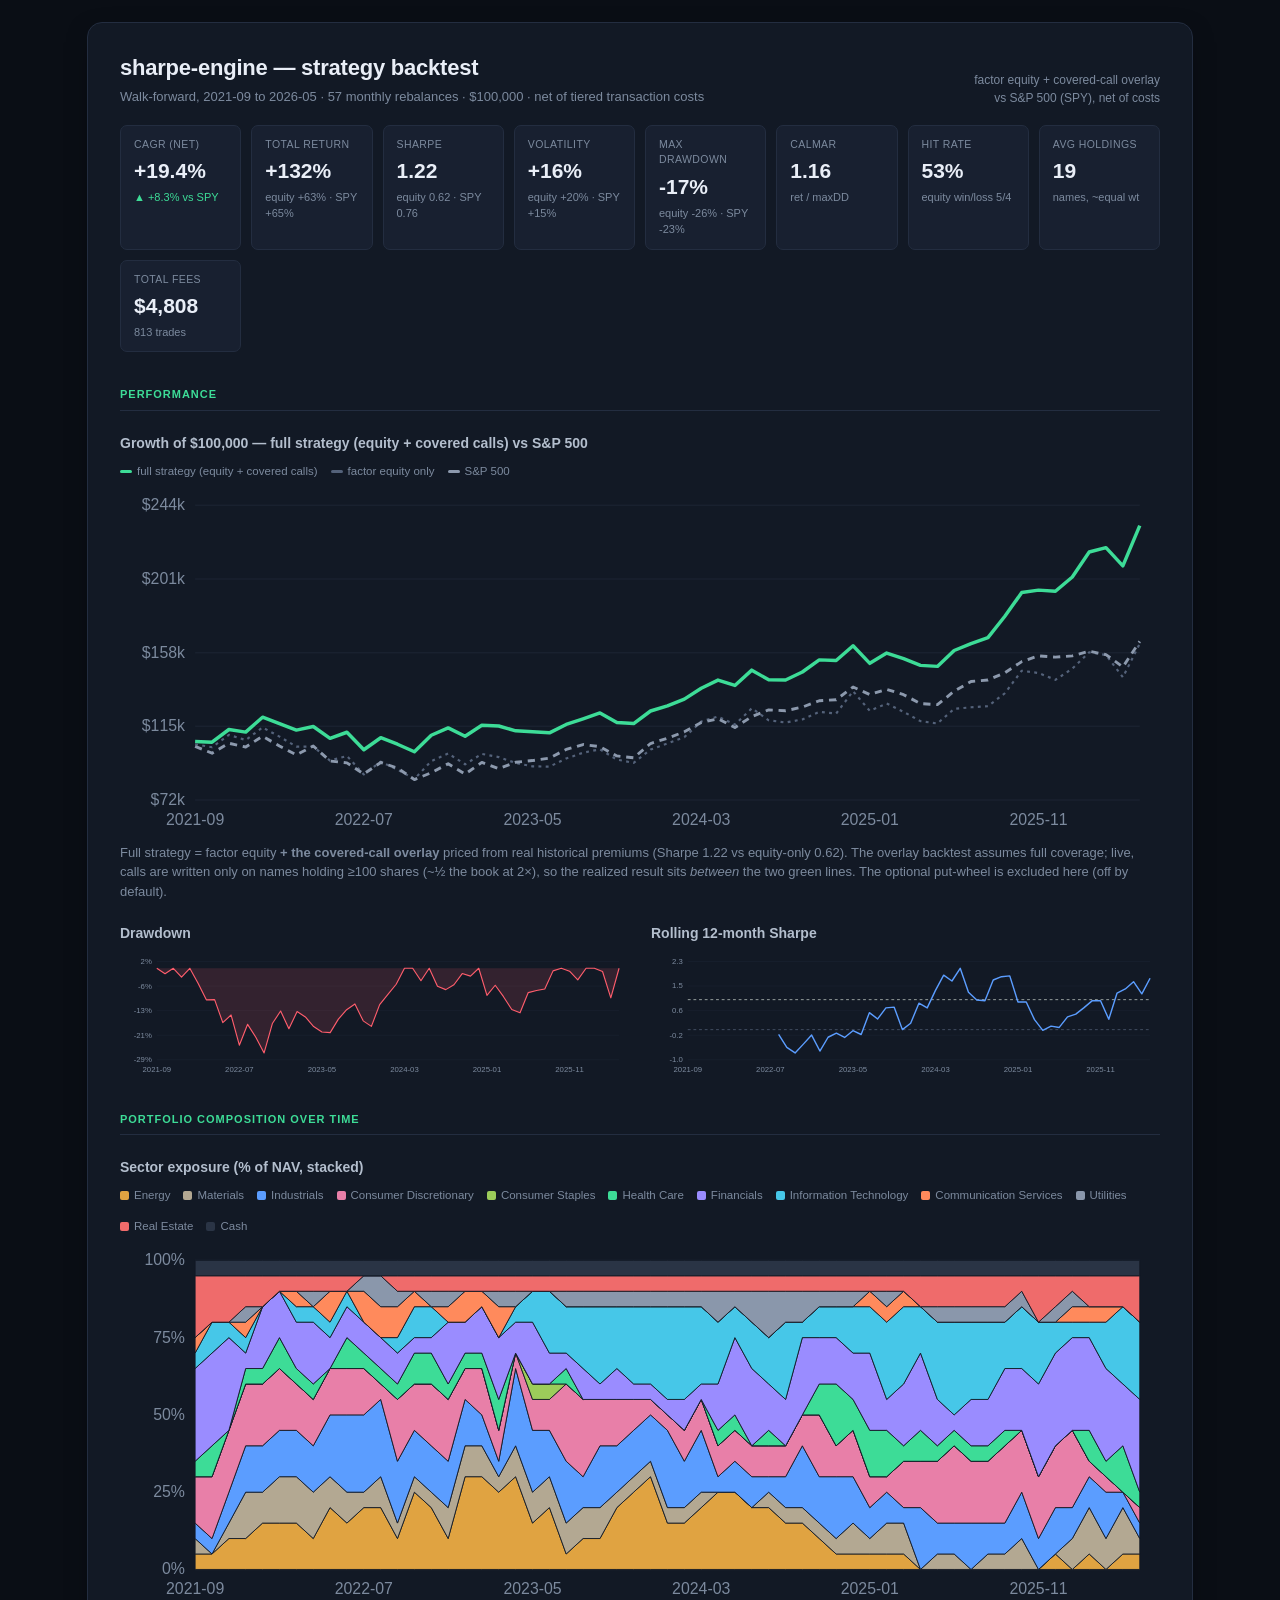
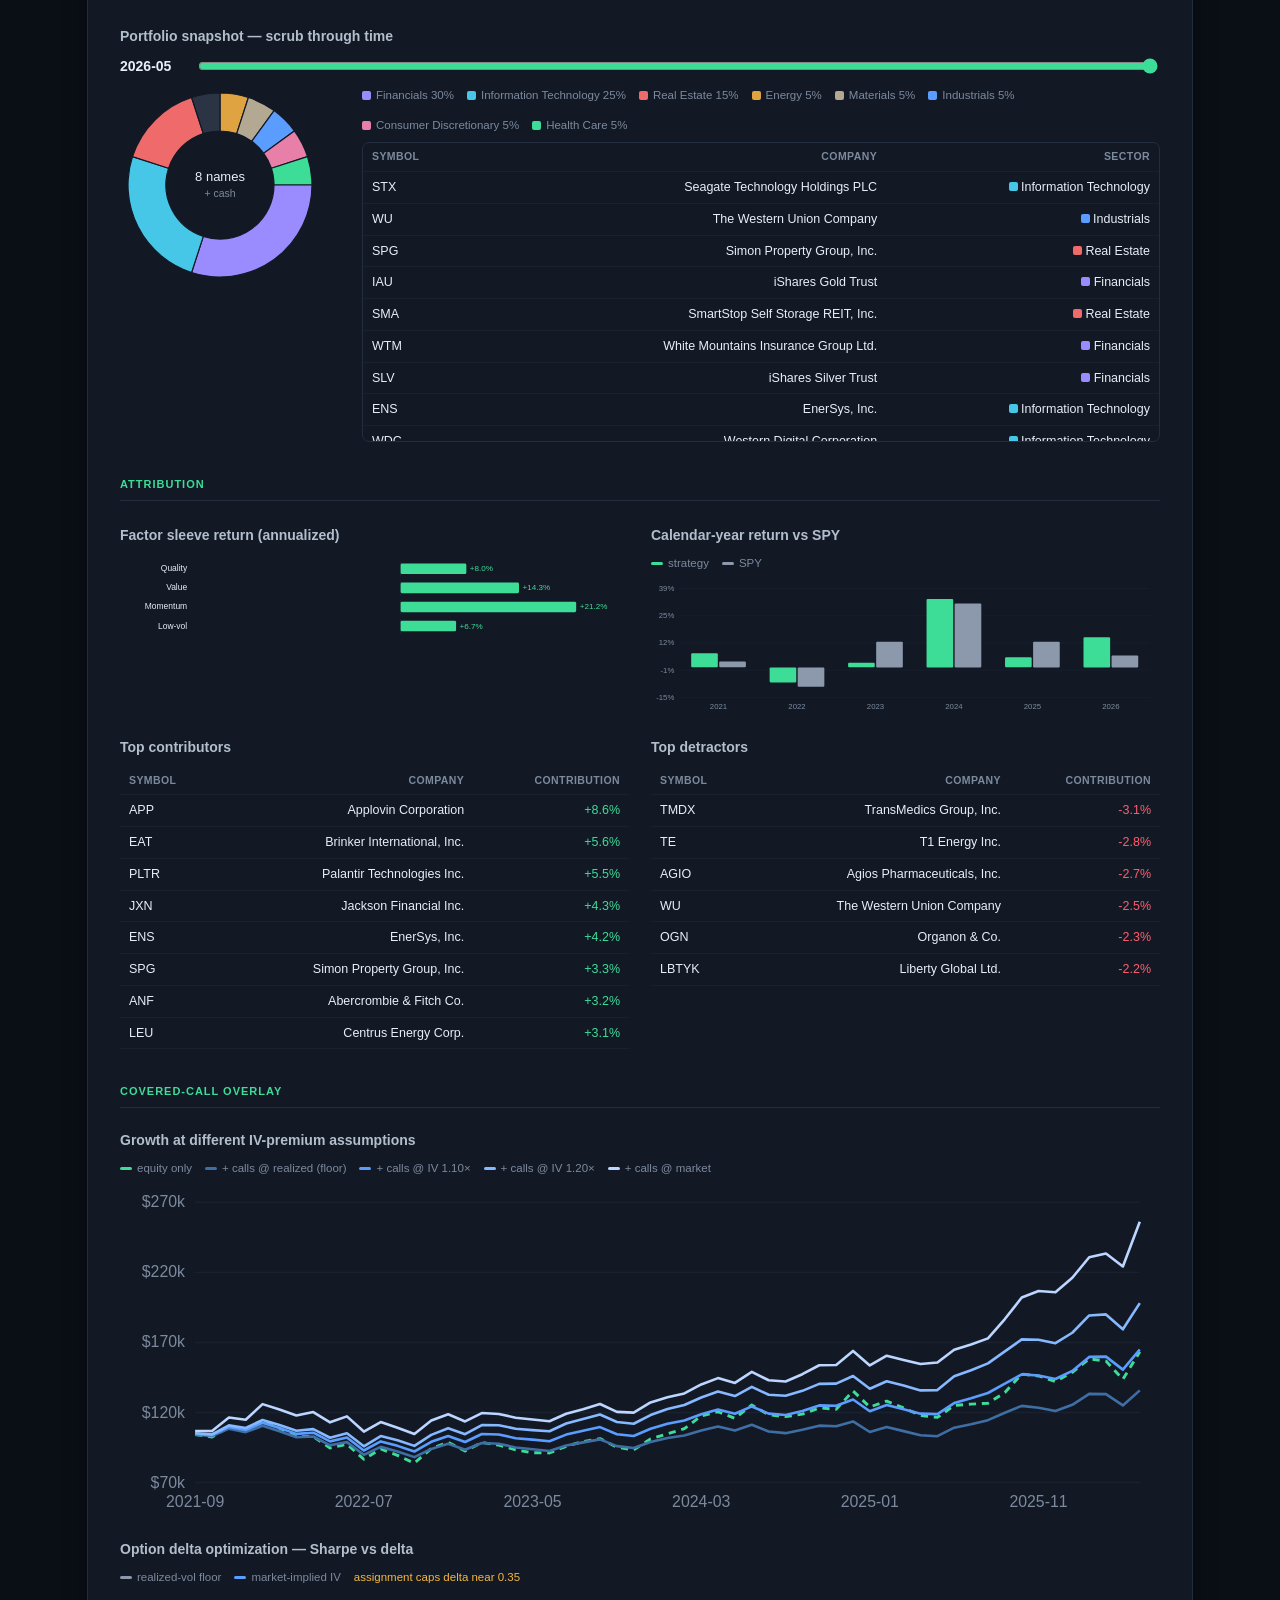
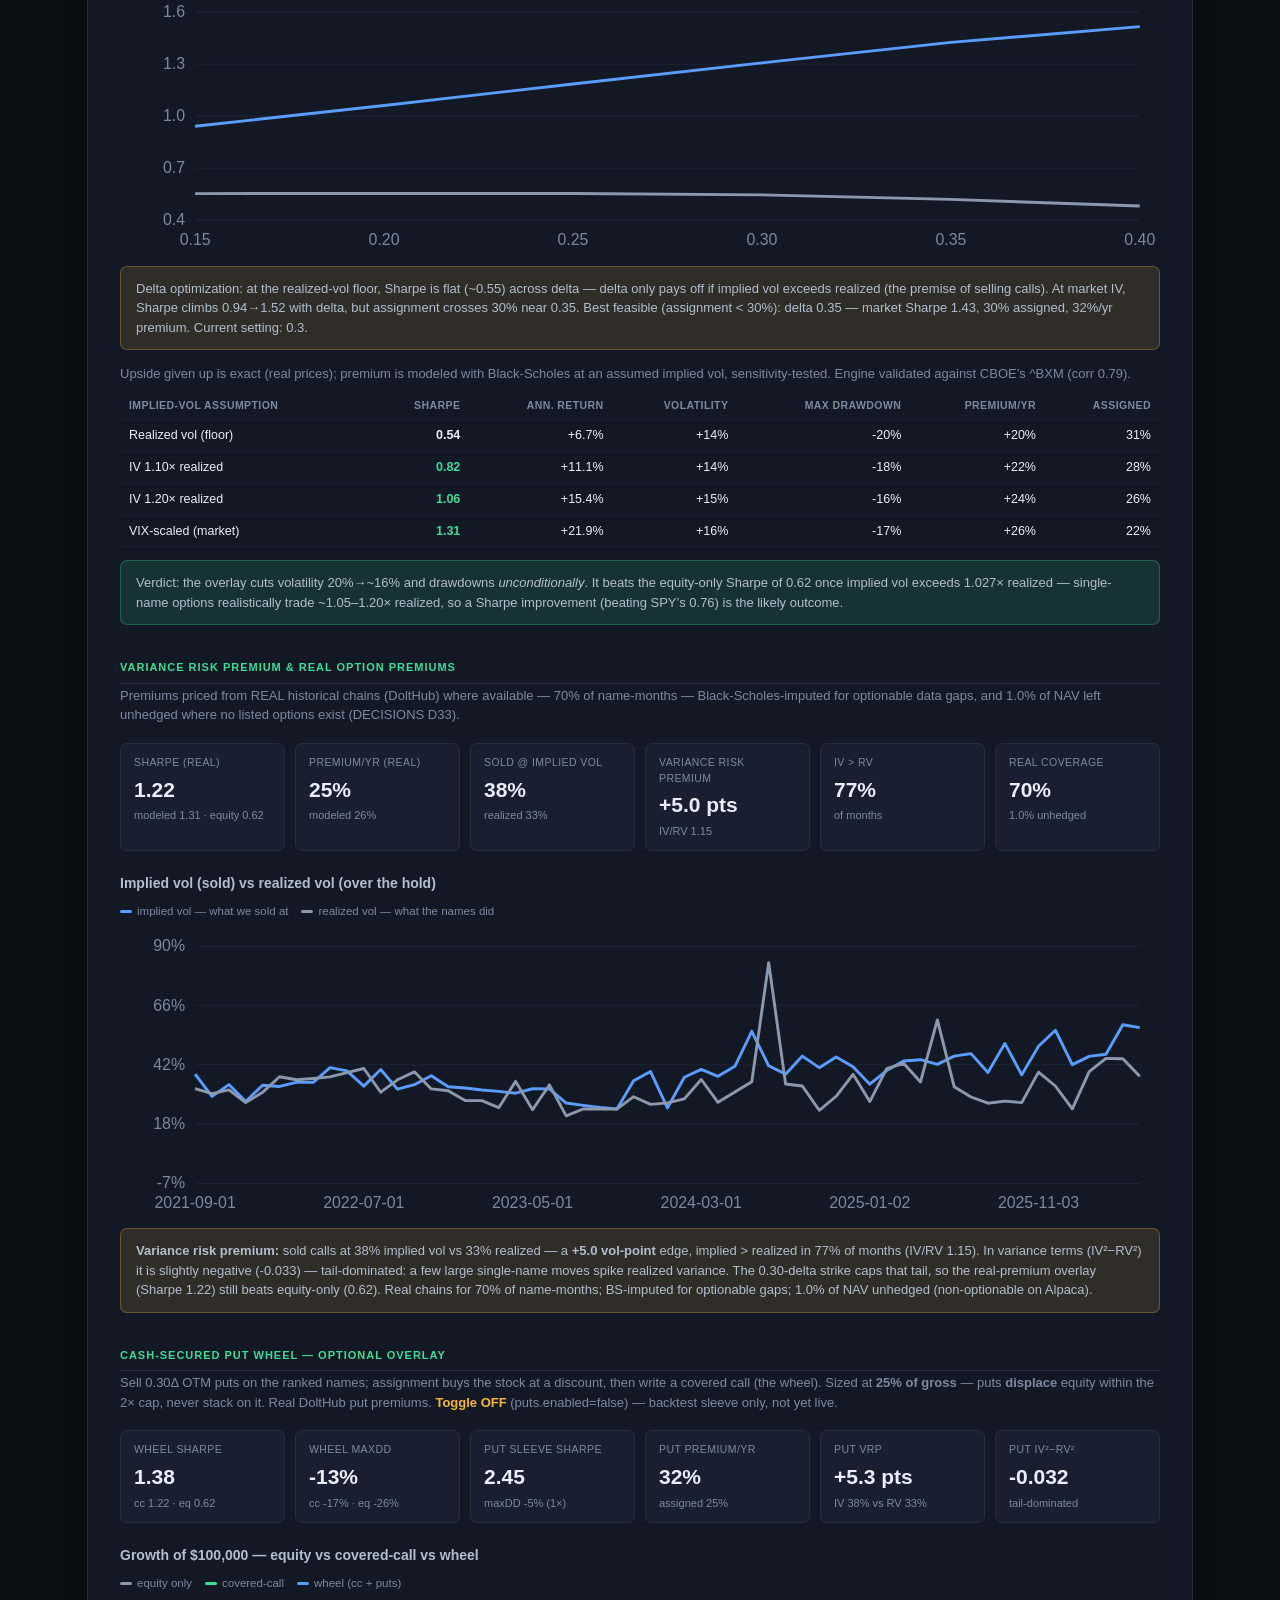
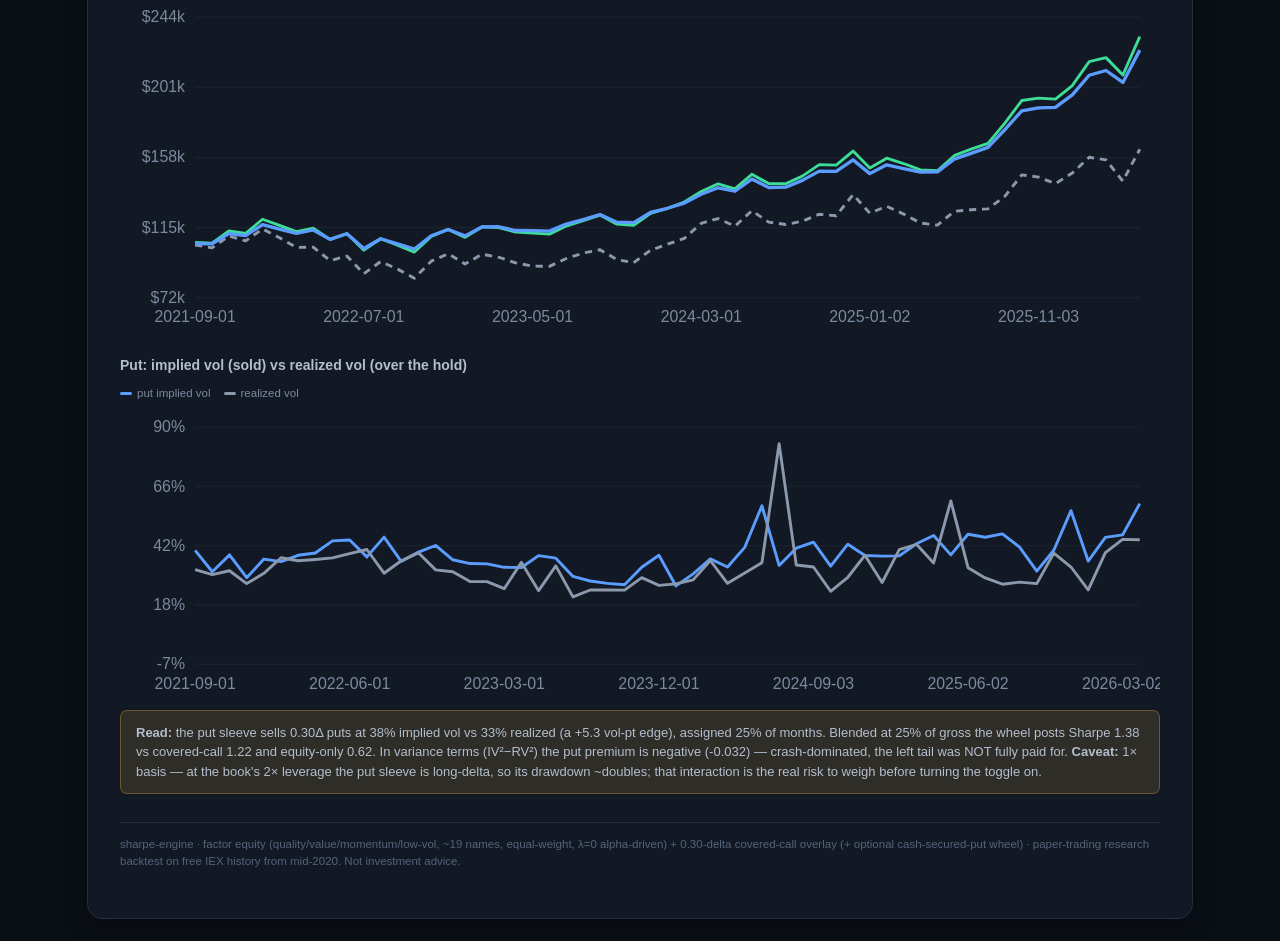
==== commit eab0ba91: "audit fixes + optional put-wheel overlay + backtest-dashboard cleanup Full-codebase audit (262 tests" ====
--- a/reports/backtest_dashboard.html
+++ b/reports/backtest_dashboard.html
@@ -56,28 +56,19 @@
 <div class="kpis" id="kpis"></div>
 
 <div class="sec">Performance</div>
-<h2>Growth of $100,000 — strategy vs S&amp;P 500</h2>
-<div class="lg"><span><i class="sw" style="background:var(--green,#3ddc97)"></i>strategy (net)</span><span><i class="sw" style="background:var(--spy,#8c99ad)"></i>S&amp;P 500</span></div>
+<h2>Growth of $100,000 — full strategy (equity + covered calls) vs S&amp;P 500</h2>
+<div class="lg"><span><i class="sw" style="background:var(--green,#3ddc97)"></i>full strategy (equity + covered calls)</span><span><i class="sw" style="background:var(--faint,#54627a)"></i>factor equity only</span><span><i class="sw" style="background:var(--spy,#8c99ad)"></i>S&amp;P 500</span></div>
 <div id="growth"></div>
+<p class="sub" id="growthnote" style="margin:8px 0 0;"></p>
 <div class="row">
   <div><h2>Drawdown</h2><div id="dd"></div></div>
-  <div><h2>Monthly return distribution</h2><div id="hist"></div></div>
-</div>
-<div class="row">
   <div><h2>Rolling 12-month Sharpe</h2><div id="roll"></div></div>
-  <div><h2>Rolling 12-month volatility</h2><div id="rvol"></div></div>
-</div>
-<div class="row">
-  <div><h2>Best months</h2><table id="best"></table></div>
-  <div><h2>Worst months</h2><table id="worst"></table></div>
 </div>
 
 <div class="sec">Portfolio composition over time</div>
 <h2>Sector exposure (% of NAV, stacked)</h2>
 <div class="lg" id="seclegend"></div>
 <div id="sectors"></div>
-<h2>Foreign / ADR exposure (non-US-GAAP filers)</h2>
-<div id="adrchart"></div>
 
 <h2>Portfolio snapshot — scrub through time</h2>
 <div class="scrub"><b id="scrubLabel"></b><input type="range" id="scrub" min="0" value="0"></div>
@@ -100,16 +91,6 @@
   <div><h2>Top contributors</h2><table id="contrib"></table></div>
   <div><h2>Top detractors</h2><table id="detract"></table></div>
 </div>
-
-<div class="sec">Trading activity &amp; costs</div>
-<div class="row">
-  <div><h2>Trades per month</h2>
-    <div class="lg"><span><i class="sw" style="background:var(--green,#3ddc97)"></i>buys</span><span><i class="sw" style="background:var(--red,#ff5d6c)"></i>sells</span></div>
-    <div id="trades"></div></div>
-  <div><h2>Cumulative trading cost (% of NAV)</h2><div id="cost"></div></div>
-</div>
-<h2>Trade blotter — most recent</h2>
-<div class="blot"><table id="blotter"><thead><tr><th>Month</th><th>Side</th><th>Symbol</th><th>Company</th><th>Notional</th></tr></thead><tbody></tbody></table></div>
 
 <div class="sec">Covered-call overlay</div>
 <h2>Growth at different IV-premium assumptions</h2>
@@ -131,11 +112,22 @@
 <div id="vrpchart"></div>
 <div class="note" id="vrpnote"></div>
 
+<div class="sec" id="wheelsec">Cash-secured put wheel — optional overlay</div>
+<p class="sub" id="wheelsub" style="margin:2px 0 4px;"></p>
+<div class="kpis" id="wheelkpis"></div>
+<h2>Growth of $100,000 — equity vs covered-call vs wheel</h2>
+<div class="lg"><span><i class="sw" style="background:var(--spy,#8c99ad)"></i>equity only</span><span><i class="sw" style="background:var(--green,#3ddc97)"></i>covered-call</span><span><i class="sw" style="background:var(--accent,#5b9dff)"></i>wheel (cc + puts)</span></div>
+<div id="wheelgrowth"></div>
+<h2>Put: implied vol (sold) vs realized vol (over the hold)</h2>
+<div class="lg"><span><i class="sw" style="background:var(--accent,#5b9dff)"></i>put implied vol</span><span><i class="sw" style="background:var(--spy,#8c99ad)"></i>realized vol</span></div>
+<div id="wheelchart"></div>
+<div class="note" id="wheelnote"></div>
+
 <p class="foot" id="foot"></p>
 </div>
 
 <script>
-const DATA = {"meta": {"start": "2021-09", "end": "2026-05", "months": 57, "nav": 100000}, "labels": ["2021-09", "2021-10", "2021-11", "2021-12", "2022-01", "2022-02", "2022-03", "2022-04", "2022-05", "2022-06", "2022-07", "2022-08", "2022-09", "2022-10", "2022-11", "2022-12", "2023-01", "2023-02", "2023-03", "2023-04", "2023-05", "2023-06", "2023-07", "2023-08", "2023-09", "2023-10", "2023-11", "2023-12", "2024-01", "2024-02", "2024-03", "2024-04", "2024-05", "2024-06", "2024-07", "2024-08", "2024-09", "2024-10", "2024-11", "2024-12", "2025-01", "2025-02", "2025-03", "2025-04", "2025-05", "2025-06", "2025-07", "2025-08", "2025-09", "2025-10", "2025-11", "2025-12", "2026-01", "2026-02", "2026-03", "2026-04", "2026-05"], "equity": {"cagr": 0.1087, "sharpe": 0.616, "vol": 0.1997, "maxdd": -0.2642, "calmar": 0.411, "total_return": 0.6324, "hit_rate": 0.526, "best": 0.1358, "worst": -0.1102, "streaks": {"win": 5, "loss": 4}, "best_months": [{"m": "2026-05", "r": 0.1358}, {"m": "2022-11", "r": 0.1247}, {"m": "2024-12", "r": 0.1065}, {"m": "2025-10", "r": 0.098}, {"m": "2022-08", "r": 0.0855}], "worst_months": [{"m": "2022-07", "r": -0.1102}, {"m": "2025-01", "r": -0.0844}, {"m": "2026-04", "r": -0.0829}, {"m": "2022-05", "r": -0.0795}, {"m": "2023-01", "r": -0.0635}], "cum": [1.04516, 1.02705, 1.10032, 1.06973, 1.14321, 1.08948, 1.0304, 1.0314, 0.94936, 0.97665, 0.86897, 0.94325, 0.89726, 0.84115, 0.94601, 0.99068, 0.92776, 0.98865, 0.96986, 0.93541, 0.9157, 0.91376, 0.96161, 0.9954, 1.01588, 0.95565, 0.93603, 1.01351, 1.04987, 1.08622, 1.17764, 1.20713, 1.16026, 1.25509, 1.185, 1.17139, 1.19059, 1.2342, 1.22438, 1.35472, 1.24035, 1.28286, 1.23452, 1.18015, 1.16645, 1.25191, 1.26089, 1.26691, 1.34349, 1.47512, 1.46169, 1.42184, 1.48674, 1.58322, 1.56714, 1.4372, 1.63244], "spy_cum": [1.03226, 0.99232, 1.05135, 1.02934, 1.09175, 1.03489, 0.98247, 1.03503, 0.94744, 0.93604, 0.87091, 0.93869, 0.90569, 0.83789, 0.87868, 0.93101, 0.87048, 0.93841, 0.902, 0.93924, 0.94963, 0.96387, 1.01437, 1.04305, 1.03103, 0.9766, 0.96586, 1.04888, 1.08012, 1.11796, 1.17214, 1.19335, 1.14285, 1.20606, 1.24589, 1.24127, 1.26179, 1.29938, 1.30491, 1.3795, 1.33597, 1.36586, 1.33441, 1.28222, 1.27605, 1.35464, 1.41143, 1.4208, 1.46344, 1.52773, 1.56163, 1.55451, 1.56154, 1.5891, 1.56844, 1.49721, 1.64646], "dd": [0.0, -0.01733, 0.0, -0.02781, 0.0, -0.047, -0.09867, -0.0978, -0.16957, -0.1457, -0.23988, -0.17491, -0.21513, -0.26422, -0.17249, -0.13342, -0.18846, -0.1352, -0.15163, -0.18177, -0.19901, -0.2007, -0.15885, -0.1293, -0.11138, -0.16407, -0.18123, -0.11345, -0.08164, -0.04985, 0.0, 0.0, -0.03883, 0.0, -0.05584, -0.06669, -0.05139, -0.01665, -0.02447, 0.0, -0.08442, -0.05304, -0.08872, -0.12886, -0.13897, -0.07589, -0.06926, -0.06482, -0.00829, 0.0, -0.0091, -0.03612, 0.0, 0.0, -0.01016, -0.09223, 0.0], "roll_sharpe": [null, null, null, null, null, null, null, null, null, null, null, -0.16218, -0.59446, -0.77998, -0.4839, -0.18138, -0.71559, -0.25507, -0.12148, -0.26284, -0.03648, -0.16418, 0.56543, 0.35602, 0.72768, 0.74949, -0.0008, 0.21247, 0.8837, 0.72405, 1.30964, 1.81736, 1.62368, 2.04939, 1.25215, 0.98547, 0.96293, 1.65764, 1.76899, 1.7944, 0.92105, 0.9195, 0.33172, -0.02411, 0.11533, 0.07317, 0.42655, 0.51961, 0.73419, 0.9681, 0.96179, 0.34698, 1.22007, 1.35627, 1.60133, 1.19527, 1.71729], "roll_vol": [null, null, null, null, null, null, null, null, null, null, null, 0.22053, 0.21815, 0.22422, 0.25123, 0.25661, 0.24979, 0.25921, 0.25434, 0.25639, 0.24439, 0.24226, 0.21724, 0.20363, 0.19489, 0.19356, 0.15128, 0.16677, 0.15257, 0.14339, 0.15805, 0.14722, 0.15385, 0.1628, 0.18004, 0.18145, 0.18136, 0.16321, 0.16004, 0.17097, 0.20248, 0.20244, 0.19385, 0.19845, 0.19453, 0.19089, 0.18048, 0.17945, 0.18701, 0.2052, 0.20535, 0.18383, 0.15889, 0.16551, 0.15737, 0.17831, 0.20997], "net": [0.04516, -0.01733, 0.07134, -0.02781, 0.06869, -0.047, -0.05422, 0.00097, -0.07955, 0.02875, -0.11025, 0.08548, -0.04875, -0.06254, 0.12466, 0.04722, -0.06351, 0.06563, -0.019, -0.03552, -0.02108, -0.00211, 0.05236, 0.03514, 0.02057, -0.05929, -0.02053, 0.08277, 0.03588, 0.03462, 0.08416, 0.02505, -0.03883, 0.08173, -0.05584, -0.01149, 0.01639, 0.03662, -0.00796, 0.10646, -0.08442, 0.03427, -0.03768, -0.04404, -0.01161, 0.07326, 0.00717, 0.00477, 0.06045, 0.09797, -0.0091, -0.02726, 0.04565, 0.0649, -0.01016, -0.08292, 0.13584], "turnover": [0.475, 0.41022, 0.35247, 0.36337, 0.37279, 0.125, 0.22166, 0.37214, 0.31722, 0.27668, 0.42107, 0.24679, 0.42205, 0.3707, 0.16486, 0.41741, 0.31192, 0.17521, 0.26973, 0.56207, 0.32319, 0.41202, 0.57841, 0.16312, 0.22634, 0.31286, 0.16666, 0.17114, 0.17078, 0.12336, 0.23323, 0.37085, 0.30652, 0.30647, 0.32548, 0.202, 0.31912, 0.31051, 0.32981, 0.23446, 0.42775, 0.28208, 0.32308, 0.47395, 0.31898, 0.17584, 0.2425, 0.22278, 0.12548, 0.27043, 0.38704, 0.29027, 0.32094, 0.36447, 0.22172, 0.37225, 0.2718]}, "spy": {"cagr": 0.1107, "sharpe": 0.757, "vol": 0.1549, "maxdd": -0.2325, "total_return": 0.6465}, "years": [{"y": 2021, "strat": 0.0697, "spy": 0.0293}, {"y": 2022, "strat": -0.0739, "spy": -0.0955}, {"y": 2023, "strat": 0.023, "spy": 0.1266}, {"y": 2024, "strat": 0.3367, "spy": 0.3152}, {"y": 2025, "strat": 0.0495, "spy": 0.1269}, {"y": 2026, "strat": 0.1481, "spy": 0.0591}], "composition": {"sectors_order": ["Energy", "Materials", "Industrials", "Consumer Discretionary", "Consumer Staples", "Health Care", "Financials", "Information Technology", "Communication Services", "Utilities", "Real Estate"], "sectors": {"Energy": [0.05, 0.05, 0.1, 0.1, 0.15, 0.15, 0.15, 0.1, 0.2, 0.15, 0.2, 0.2, 0.1, 0.25, 0.2, 0.1, 0.3, 0.3, 0.25, 0.3, 0.15, 0.2, 0.05, 0.1, 0.1, 0.2, 0.25, 0.3, 0.15, 0.15, 0.2, 0.25, 0.25, 0.2, 0.2, 0.15, 0.15, 0.1, 0.05, 0.05, 0.05, 0.05, 0.05, 0.0, 0.0, 0.0, 0.0, 0.0, 0.0, 0.0, 0.0, 0.05, 0.0, 0.05, 0.0, 0.05, 0.05], "Materials": [0.05, 0.0, 0.05, 0.15, 0.1, 0.15, 0.15, 0.15, 0.1, 0.1, 0.05, 0.1, 0.05, 0.05, 0.05, 0.1, 0.1, 0.1, 0.05, 0.1, 0.1, 0.1, 0.1, 0.1, 0.1, 0.05, 0.05, 0.05, 0.05, 0.05, 0.05, 0.0, 0.0, 0.0, 0.05, 0.05, 0.05, 0.05, 0.05, 0.1, 0.05, 0.1, 0.1, 0.0, 0.05, 0.05, 0.0, 0.05, 0.05, 0.1, 0.0, 0.0, 0.1, 0.15, 0.1, 0.15, 0.05], "Industrials": [0.05, 0.05, 0.1, 0.15, 0.15, 0.15, 0.15, 0.15, 0.2, 0.25, 0.25, 0.25, 0.2, 0.15, 0.15, 0.15, 0.15, 0.1, 0.05, 0.25, 0.2, 0.15, 0.2, 0.1, 0.2, 0.15, 0.15, 0.15, 0.25, 0.15, 0.2, 0.05, 0.1, 0.1, 0.05, 0.1, 0.2, 0.15, 0.2, 0.15, 0.1, 0.1, 0.05, 0.2, 0.1, 0.1, 0.15, 0.1, 0.1, 0.15, 0.1, 0.15, 0.1, 0.1, 0.15, 0.05, 0.05], "Consumer Discretionary": [0.15, 0.2, 0.2, 0.2, 0.2, 0.2, 0.15, 0.15, 0.15, 0.15, 0.15, 0.05, 0.2, 0.15, 0.2, 0.2, 0.1, 0.15, 0.1, 0.05, 0.1, 0.1, 0.25, 0.25, 0.15, 0.15, 0.1, 0.05, 0.05, 0.1, 0.1, 0.1, 0.1, 0.1, 0.1, 0.1, 0.1, 0.2, 0.1, 0.15, 0.1, 0.05, 0.15, 0.15, 0.2, 0.25, 0.2, 0.2, 0.25, 0.2, 0.2, 0.2, 0.25, 0.05, 0.05, 0.0, 0.05], "Consumer Staples": [0.0, 0.0, 0.0, 0.0, 0.0, 0.0, 0.0, 0.0, 0.0, 0.0, 0.0, 0.0, 0.0, 0.0, 0.0, 0.0, 0.0, 0.0, 0.0, 0.0, 0.05, 0.05, 0.0, 0.0, 0.0, 0.0, 0.0, 0.0, 0.0, 0.0, 0.0, 0.0, 0.0, 0.0, 0.0, 0.0, 0.0, 0.0, 0.0, 0.0, 0.0, 0.0, 0.0, 0.0, 0.0, 0.0, 0.0, 0.0, 0.0, 0.0, 0.0, 0.0, 0.0, 0.0, 0.0, 0.0, 0.0], "Health Care": [0.05, 0.1, 0.0, 0.05, 0.05, 0.1, 0.05, 0.05, 0.0, 0.1, 0.05, 0.05, 0.05, 0.1, 0.1, 0.05, 0.05, 0.05, 0.1, 0.0, 0.0, 0.0, 0.05, 0.0, 0.0, 0.0, 0.0, 0.0, 0.0, 0.0, 0.0, 0.05, 0.05, 0.0, 0.05, 0.0, 0.0, 0.1, 0.2, 0.1, 0.15, 0.15, 0.05, 0.1, 0.05, 0.05, 0.05, 0.05, 0.05, 0.0, 0.0, 0.0, 0.0, 0.1, 0.05, 0.15, 0.05], "Financials": [0.3, 0.3, 0.3, 0.05, 0.2, 0.15, 0.15, 0.2, 0.1, 0.1, 0.1, 0.1, 0.1, 0.05, 0.05, 0.2, 0.1, 0.15, 0.2, 0.1, 0.2, 0.1, 0.05, 0.1, 0.05, 0.1, 0.05, 0.05, 0.05, 0.1, 0.05, 0.15, 0.25, 0.25, 0.15, 0.15, 0.25, 0.15, 0.15, 0.15, 0.25, 0.1, 0.2, 0.25, 0.15, 0.05, 0.15, 0.15, 0.2, 0.2, 0.3, 0.3, 0.3, 0.3, 0.3, 0.2, 0.3], "Information Technology": [0.05, 0.1, 0.05, 0.05, 0.0, 0.0, 0.05, 0.05, 0.05, 0.05, 0.0, 0.0, 0.05, 0.1, 0.1, 0.0, 0.0, 0.0, 0.0, 0.05, 0.1, 0.2, 0.15, 0.2, 0.25, 0.2, 0.25, 0.25, 0.3, 0.3, 0.25, 0.2, 0.1, 0.15, 0.15, 0.25, 0.05, 0.1, 0.1, 0.15, 0.15, 0.25, 0.25, 0.15, 0.25, 0.3, 0.25, 0.25, 0.15, 0.2, 0.2, 0.1, 0.05, 0.05, 0.15, 0.25, 0.25], "Communication Services": [0.05, 0.0, 0.0, 0.05, 0.0, 0.0, 0.05, 0.0, 0.1, 0.0, 0.1, 0.1, 0.1, 0.05, 0.0, 0.05, 0.1, 0.05, 0.1, 0.0, 0.0, 0.0, 0.0, 0.0, 0.0, 0.0, 0.0, 0.0, 0.0, 0.0, 0.0, 0.0, 0.0, 0.0, 0.0, 0.0, 0.0, 0.0, 0.0, 0.0, 0.05, 0.05, 0.05, 0.0, 0.0, 0.0, 0.0, 0.0, 0.0, 0.0, 0.0, 0.0, 0.05, 0.05, 0.05, 0.0, 0.0], "Utilities": [0.0, 0.0, 0.0, 0.05, 0.0, 0.0, 0.0, 0.05, 0.0, 0.0, 0.05, 0.1, 0.05, 0.0, 0.05, 0.05, 0.0, 0.0, 0.05, 0.05, 0.0, 0.0, 0.05, 0.05, 0.05, 0.05, 0.05, 0.05, 0.05, 0.05, 0.05, 0.1, 0.05, 0.1, 0.15, 0.1, 0.1, 0.05, 0.05, 0.05, 0.0, 0.05, 0.0, 0.0, 0.05, 0.05, 0.05, 0.05, 0.05, 0.05, 0.0, 0.05, 0.05, 0.0, 0.0, 0.0, 0.0], "Real Estate": [0.2, 0.15, 0.15, 0.1, 0.1, 0.05, 0.05, 0.05, 0.05, 0.05, 0.0, 0.0, 0.05, 0.05, 0.05, 0.05, 0.05, 0.05, 0.05, 0.05, 0.05, 0.05, 0.05, 0.05, 0.05, 0.05, 0.05, 0.05, 0.05, 0.05, 0.05, 0.05, 0.05, 0.05, 0.05, 0.05, 0.05, 0.05, 0.05, 0.05, 0.05, 0.05, 0.05, 0.1, 0.1, 0.1, 0.1, 0.1, 0.1, 0.05, 0.15, 0.1, 0.05, 0.1, 0.1, 0.1, 0.15]}, "n_names": [19, 19, 19, 19, 19, 19, 19, 19, 19, 19, 19, 19, 19, 19, 19, 19, 19, 19, 19, 19, 19, 19, 19, 19, 19, 19, 19, 19, 19, 19, 19, 19, 19, 19, 19, 19, 19, 19, 19, 19, 19, 19, 19, 19, 19, 19, 19, 19, 19, 19, 19, 19, 19, 19, 19, 19, 19], "cash": [0.05, 0.05, 0.05, 0.05, 0.05, 0.05, 0.05, 0.05, 0.05, 0.05, 0.05, 0.05, 0.05, 0.05, 0.05, 0.05, 0.05, 0.05, 0.05, 0.05, 0.05, 0.05, 0.05, 0.05, 0.05, 0.05, 0.05, 0.05, 0.05, 0.05, 0.05, 0.05, 0.05, 0.05, 0.05, 0.05, 0.05, 0.05, 0.05, 0.05, 0.05, 0.05, 0.05, 0.05, 0.05, 0.05, 0.05, 0.05, 0.05, 0.05, 0.05, 0.05, 0.05, 0.05, 0.05, 0.05, 0.05], "holdings_by_month": [["SLM", "AGNC", "CROX", "AI", "SPG", "NLY", "ANF", "JEF", "SIG", "AGIO", "RTX", "VAL", "TWO", "CG", "ALLY", "FHN", "TROX", "COF", "LBTYK"], ["WMG", "SPG", "CROX", "AGNC", "AI", "BCRX", "VVV", "RTX", "CG", "NLY", "FHN", "COF", "ALLY", "JEF", "ORLY", "ORCL", "IVZ", "MTD", "CPRI"], ["WMG", "MGY", "SPG", "AGNC", "NLY", "CG", "VVV", "JEF", "CROX", "LPX", "RTX", "FHN", "ATKR", "SIG", "FNB", "EBAY", "COF", "ORLY", "GS"], ["WMG", "MGY", "VVV", "ORLY", "WU", "HD", "SPG", "ATKR", "LPX", "EBAY", "CG", "CL", "CROX", "KMB", "LNG", "MTD", "RTX", "LBTYK", "AGNC"], ["WMG", "MGY", "JEF", "SPG", "VVV", "CHRD", "CUBI", "CG", "PRKS", "HD", "COR", "WU", "EBAY", "CROX", "LPX", "RDN", "MTD", "CL", "NLY"], ["WMG", "MGY", "CUBI", "JEF", "SPG", "VVV", "HD", "COR", "LPX", "CG", "PRKS", "MTD", "CROX", "WU", "CHRD", "EBAY", "AGIO", "DD", "CL"], ["WMG", "LPX", "SPG", "MGY", "VVV", "HD", "ECPG", "PRKS", "COR", "CG", "MTD", "CL", "CUBI", "STX", "EBAY", "KMB", "WU", "LBTYK", "CHRD"], ["WMG", "ECPG", "MGY", "CG", "HD", "LPX", "HLI", "EBAY", "SPG", "STX", "DD", "COR", "RRR", "CL", "CNP", "MTD", "DVN", "JEF", "RTX"], ["MGY", "WMG", "DVN", "EBAY", "LBTYK", "RRC", "CG", "LPX", "LBTYA", "ECPG", "DD", "SPG", "RTX", "MATX", "STX", "COR", "CHRD", "RRR", "DDS"], ["MGY", "WMG", "COR", "AMGN", "EBAY", "CL", "RRR", "WU", "DVN", "STX", "MTD", "CG", "MATX", "DD", "CRC", "DDS", "ECPG", "SPG", "RTX"], ["MGY", "WMG", "EBAY", "IT", "NRG", "ECPG", "MATX", "HLI", "AMGN", "CHRD", "AMR", "RRR", "LBTYK", "RTX", "COR", "HRB", "LBTYA", "DVN", "CL"], ["MGY", "DVN", "WMG", "AMR", "CHRD", "EBAY", "NRG", "ECPG", "LBTYK", "COR", "LPX", "LBTYA", "MATX", "RTX", "HLI", "AMGN", "CMC", "BKR", "CNP"], ["HRB", "MGY", "WMG", "AMGN", "CL", "EBAY", "RTX", "NRG", "LBTYK", "WU", "LBTYA", "DVN", "IT", "RRR", "AMCR", "SPG", "HLI", "ECPG", "STX"], ["COR", "AMR", "WMG", "CL", "WU", "HD", "MGY", "RTX", "CHRD", "PI", "STX", "DVN", "SM", "AMGN", "MTD", "HLI", "HRB", "SPG", "LBTYK"], ["COR", "CL", "AMR", "MGY", "WU", "WMG", "HD", "HRB", "RTX", "STX", "MTD", "PI", "CHRD", "NRG", "RRR", "DVN", "JXN", "AMGN", "SPG"], ["AMR", "WMG", "HRB", "FNB", "RTX", "AMCR", "AMGN", "JXN", "COR", "SPG", "CL", "KMB", "NRG", "WU", "HLI", "NPO", "LBTYK", "BHF", "OXY"], ["WMG", "RTX", "WU", "SPG", "JXN", "CL", "AMGN", "KMB", "AMR", "HLI", "LBTYK", "NOG", "AMCR", "LBTYA", "PBF", "OXY", "BTU", "EQT", "MATX"], ["WMG", "RTX", "FNB", "NPO", "AMGN", "LBTYA", "SPG", "HLI", "AMR", "WU", "NOG", "AMCR", "KMB", "PBF", "OXY", "CL", "BTU", "JXN", "CHRD"], ["WMG", "AMR", "PBF", "SR", "RTX", "BTU", "SPG", "FNB", "LBTYK", "LBTYA", "NOG", "HLI", "AMCR", "CNR", "JXN", "AMGN", "KMB", "WTM", "CPRX"], ["WMG", "DD", "AMR", "DINO", "NOG", "URI", "SPG", "OXY", "WU", "IT", "SR", "INSW", "RDN", "MSI", "VLO", "KMB", "RTX", "PBF", "CRBG"], ["WMG", "SPG", "FNB", "RTX", "HLI", "DD", "AMCR", "URI", "PBF", "INSW", "MBLY", "LW", "KMB", "JXN", "IT", "RDN", "NOG", "AMR", "MSI"], ["WMG", "SPG", "DD", "RTX", "HLI", "RMBS", "ESAB", "CRBG", "MSI", "NOG", "AMCR", "URI", "LW", "MBLY", "ELF", "VLO", "OXY", "LFUS", "SM"], ["MSI", "CLX", "LNG", "WMG", "VRSK", "SPG", "HD", "MAR", "WU", "RTX", "CHH", "HLI", "COLM", "COR", "INSW", "DD", "NOG", "RMBS", "ALNY"], ["ORCL", "LNG", "RMBS", "VRSK", "MSI", "MAR", "GPOR", "HD", "WU", "NOG", "SPG", "WMG", "CLX", "CHH", "FCNCA", "DD", "RTX", "COLM", "HLI"], ["LII", "ORCL", "AON", "LNG", "VRSK", "MSI", "HD", "DD", "COR", "CLX", "SPG", "WU", "GPOR", "CHH", "NOG", "RMBS", "WMG", "ENS", "RTX"], ["VVV", "NVDA", "LNG", "DD", "ORCL", "LII", "NOG", "WMG", "SPG", "AON", "MSI", "HD", "GPOR", "URI", "PARR", "CHH", "ENS", "WFRD", "HLI"], ["VVV", "ORCL", "NVDA", "LII", "DD", "WMG", "NOG", "PARR", "LNG", "SPB", "SPG", "AON", "WU", "MSI", "GPOR", "URI", "HD", "CNX", "ENS"], ["VVV", "NVDA", "DD", "WMG", "LII", "GPOR", "LNG", "CNX", "NOG", "SPB", "WU", "SPG", "URI", "META", "ORCL", "PARR", "ENS", "HLI", "AMR"], ["LNG", "GPOR", "LII", "VVV", "CNX", "NVDA", "WMG", "SPG", "DD", "SPB", "ORCL", "HLI", "META", "MSI", "PHM", "URI", "WU", "ENS", "COR"], ["NVDA", "GPOR", "LNG", "VVV", "WMG", "LII", "SPG", "DD", "CNX", "HLI", "ANF", "META", "MSI", "URI", "WU", "OWL", "ORCL", "ENS", "SPB"], ["LNG", "GPOR", "VVV", "NVDA", "WMG", "SPG", "LII", "AMR", "DD", "HLI", "CNX", "MSI", "MHO", "SPB", "META", "WU", "PHM", "EMR", "ANF"], ["GPOR", "NVDA", "LNG", "WMG", "SPG", "VVV", "CNX", "HLI", "LII", "NOG", "CNR", "META", "FCNCA", "SPB", "LLY", "OWL", "ANF", "VRSK", "AM"], ["LNG", "GPOR", "SPG", "VVV", "NOG", "CNX", "WMG", "FCNCA", "HLI", "OWL", "NVDA", "SPB", "RDN", "COLM", "LII", "GEHC", "WU", "PARR", "JXN"], ["VVV", "LNG", "GPOR", "SPG", "NVDA", "WMG", "ANF", "OWL", "CNX", "HLI", "CLS", "SM", "JXN", "WU", "URI", "VST", "SPB", "FCNCA", "FNB"], ["SPG", "JXN", "OWL", "WMG", "HLI", "GPOR", "ANF", "URI", "CNX", "OGN", "CLS", "CL", "NVDA", "GDDY", "NRG", "VST", "AM", "MGY", "SM"], ["SPG", "JXN", "GPOR", "WMG", "OWL", "HLI", "GDDY", "ANF", "CNX", "WU", "CL", "URI", "APP", "NRG", "MSI", "MGY", "VST", "ENS", "CLS"], ["SPG", "JXN", "HLI", "WMG", "GDDY", "GPOR", "OWL", "CL", "WU", "JEF", "VLTO", "MGY", "URI", "FNB", "ANF", "NFG", "VVV", "NRG", "FTAI"], ["GDDY", "CL", "SPG", "EAT", "JXN", "HRB", "OGN", "WU", "ENS", "MGY", "HLI", "URI", "FTAI", "TMDX", "WMG", "HD", "GPOR", "JEF", "NRG"], ["GDDY", "OGN", "CL", "EAT", "MWA", "HRB", "WU", "NFG", "MGY", "JXN", "SPG", "MTD", "HASI", "TMDX", "FTNT", "URI", "ALNY", "FTAI", "JEF"], ["WU", "GDDY", "EAT", "MWA", "HRB", "CL", "HASI", "NFG", "CLX", "MGY", "TMDX", "SPG", "JXN", "URI", "FTNT", "APP", "HLI", "OGN", "WMG"], ["OGN", "EAT", "CNK", "APP", "SPG", "WU", "AGIO", "JEF", "GDDY", "URI", "WULF", "ENS", "HLI", "CL", "WMG", "OWL", "MGY", "RDN", "ADMA"], ["CNK", "WU", "EAT", "APP", "OGN", "GDDY", "CL", "AGIO", "URI", "SPG", "JEF", "VST", "MGY", "ENS", "VRSK", "CLX", "WTM", "PLTR", "ADMA"], ["CNK", "APP", "EAT", "SPG", "CHWY", "OGN", "WU", "PLTR", "GDDY", "JEF", "WTM", "UI", "MCY", "ENS", "HLI", "DD", "CL", "MGY", "WMG"], ["CHWY", "EAT", "SPG", "WMG", "APP", "HLI", "UI", "WAT", "OWL", "MIR", "ENS", "FNB", "JEF", "GNW", "BKR", "RTX", "DEI", "WU", "DVA"], ["CHWY", "EAT", "SPG", "APP", "WMG", "UI", "HLI", "ENS", "WU", "AM", "VRSK", "CARR", "PLTR", "JEF", "CL", "WAT", "LYV", "GNW", "DEI"], ["CHWY", "EAT", "SPG", "APP", "UI", "WMG", "VRSK", "WU", "ENS", "GENI", "LYV", "AM", "HLI", "CL", "DVA", "PLTR", "CARR", "GRND", "DEI"], ["CHWY", "APP", "GENI", "SPG", "WMG", "HLI", "IAU", "GRND", "MIR", "ABBV", "PLTR", "DEI", "LYV", "WU", "VRSK", "GNW", "AM", "CARR", "ENS"], ["APP", "PLTR", "CHWY", "SPG", "WMG", "HLI", "RBRK", "IAU", "MIR", "VISN", "DAVE", "GENI", "WU", "LYV", "ENS", "AM", "DEI", "ABBV", "TMC"], ["SPG", "WMG", "CHWY", "APP", "PLTR", "TMC", "HOOD", "HLI", "MIR", "IAU", "EAT", "LYV", "DAVE", "ENS", "WU", "DEI", "ABBV", "AM", "GENI"], ["SPG", "APP", "PLTR", "IAU", "ENS", "WU", "HOOD", "HLI", "CHWY", "WMG", "DAVE", "LYV", "VRSK", "MIR", "HRB", "CLX", "URI", "LEU", "AM"], ["APP", "WMG", "SPG", "WU", "ENS", "HLI", "MIR", "SSRM", "LYV", "IAU", "GENI", "CHWY", "FNB", "PLTR", "GLXY", "DEI", "DAVE", "RBRK", "RITM"], ["SPG", "WMG", "ENS", "WU", "GENI", "CHWY", "HLI", "IAU", "APP", "SM", "GLXY", "DEI", "FNB", "MIR", "SSRM", "RTX", "HRB", "GNW", "AM"], ["TMC", "SPG", "SATS", "WU", "WMG", "ENS", "RTX", "IAU", "SSRM", "BYD", "CL", "CHWY", "HLI", "CHH", "GLXY", "AM", "IREN", "GENI", "FNB"], ["SATS", "SPG", "TMC", "ENS", "WU", "TMDX", "WMG", "IAU", "HL", "SMA", "HLI", "SLV", "RTX", "SSRM", "PARR", "GH", "FNB", "CL", "HASI"], ["SATS", "SPG", "STX", "TMC", "ENS", "SMA", "WU", "WMG", "IAU", "RTX", "TE", "HLI", "SLV", "FNB", "LNC", "TMDX", "MIR", "CL", "HASI"], ["TMC", "STX", "WU", "SLV", "IAU", "WDC", "HL", "WTM", "ENS", "SPG", "CL", "SMA", "MGY", "NVDA", "HASI", "TE", "BKD", "TMDX", "GH"], ["STX", "WU", "SPG", "IAU", "SMA", "WTM", "SLV", "ENS", "WDC", "CL", "MGY", "TMDX", "NVDA", "LITE", "DEI", "HLI", "WMG", "HASI", "IREN"]], "adr_exposure": [0.0, 0.0, 0.0, 0.0, 0.0, 0.0, 0.0, 0.0, 0.0, 0.0, 0.0, 0.0, 0.0, 0.0, 0.0, 0.0, 0.0, 0.0, 0.0, 0.0, 0.0, 0.0, 0.0, 0.0, 0.0, 0.0, 0.0, 0.0, 0.0, 0.0, 0.0, 0.0, 0.0, 0.0, 0.0, 0.0, 0.0, 0.0, 0.0, 0.0, 0.0, 0.0, 0.0, 0.0, 0.0, 0.0, 0.0, 0.0, 0.0, 0.0, 0.0, 0.0, 0.0, 0.0, 0.0, 0.0, 0.0]}, "activity": {"buys": [19, 8, 7, 8, 10, 3, 4, 8, 8, 8, 10, 8, 10, 8, 4, 9, 7, 6, 7, 12, 8, 9, 13, 3, 6, 7, 3, 4, 5, 4, 6, 9, 6, 6, 9, 4, 7, 6, 8, 5, 10, 7, 6, 12, 8, 5, 8, 6, 4, 7, 10, 8, 7, 7, 5, 10, 6], "sells": [0, 8, 8, 8, 9, 3, 6, 8, 6, 6, 10, 5, 10, 9, 4, 10, 7, 4, 7, 12, 9, 8, 12, 3, 6, 7, 3, 4, 4, 2, 6, 10, 7, 6, 10, 6, 9, 7, 7, 5, 10, 8, 7, 10, 6, 5, 6, 4, 5, 6, 8, 8, 7, 8, 6, 10, 10], "cost": [0.0013, 0.00125, 0.00095, 0.00089, 0.00107, 0.00037, 0.00064, 0.00111, 0.00087, 0.00083, 0.00119, 0.00073, 0.0012, 0.00097, 0.00048, 0.00117, 0.00098, 0.00057, 0.00091, 0.00163, 0.00096, 0.00114, 0.00145, 0.00041, 0.00051, 0.00076, 0.00049, 0.00036, 0.00052, 0.00025, 0.00054, 0.00101, 0.00093, 0.00086, 0.00098, 0.00054, 0.00088, 0.0009, 0.00086, 0.00054, 0.00138, 0.00067, 0.00086, 0.00139, 0.00077, 0.00055, 0.00065, 0.00066, 0.00028, 0.00079, 0.00116, 0.00079, 0.00087, 0.00105, 0.00063, 0.00097, 0.00065], "cum_cost": [0.0013, 0.00255, 0.0035, 0.00439, 0.00545, 0.00582, 0.00646, 0.00757, 0.00844, 0.00927, 0.01046, 0.01119, 0.01238, 0.01335, 0.01383, 0.015, 0.01598, 0.01656, 0.01747, 0.0191, 0.02006, 0.0212, 0.02265, 0.02305, 0.02356, 0.02432, 0.02481, 0.02517, 0.02568, 0.02594, 0.02648, 0.02749, 0.02841, 0.02928, 0.03026, 0.0308, 0.03168, 0.03258, 0.03344, 0.03397, 0.03535, 0.03602, 0.03688, 0.03827, 0.03904, 0.03959, 0.04024, 0.0409, 0.04118, 0.04197, 0.04313, 0.04391, 0.04478, 0.04583, 0.04646, 0.04743, 0.04808], "total_cost_usd": 4808, "total_trades": 813, "blotter": [{"m": "2026-05", "sym": "WMG", "side": "buy", "usd": 5000}, {"m": "2026-05", "sym": "WDC", "side": "sell", "usd": -1033}, {"m": "2026-05", "sym": "TMDX", "side": "buy", "usd": 1259}, {"m": "2026-05", "sym": "TMC", "side": "sell", "usd": -3855}, {"m": "2026-05", "sym": "TE", "side": "sell", "usd": -3583}, {"m": "2026-05", "sym": "STX", "side": "sell", "usd": -1108}, {"m": "2026-05", "sym": "MGY", "side": "sell", "usd": -783}, {"m": "2026-05", "sym": "LITE", "side": "buy", "usd": 5000}, {"m": "2026-05", "sym": "IREN", "side": "buy", "usd": 5000}, {"m": "2026-05", "sym": "HLI", "side": "buy", "usd": 5000}, {"m": "2026-05", "sym": "HL", "side": "sell", "usd": -4259}, {"m": "2026-05", "sym": "HASI", "side": "sell", "usd": -615}, {"m": "2026-05", "sym": "GH", "side": "sell", "usd": -5403}, {"m": "2026-05", "sym": "ENS", "side": "sell", "usd": -875}, {"m": "2026-05", "sym": "DEI", "side": "buy", "usd": 5000}, {"m": "2026-05", "sym": "BKD", "side": "sell", "usd": -5013}, {"m": "2026-04", "sym": "WTM", "side": "buy", "usd": 5000}, {"m": "2026-04", "sym": "WMG", "side": "sell", "usd": -4760}, {"m": "2026-04", "sym": "WDC", "side": "buy", "usd": 5000}, {"m": "2026-04", "sym": "TMDX", "side": "sell", "usd": -532}, {"m": "2026-04", "sym": "TE", "side": "buy", "usd": 1014}, {"m": "2026-04", "sym": "STX", "side": "buy", "usd": 574}, {"m": "2026-04", "sym": "SLV", "side": "sell", "usd": -686}, {"m": "2026-04", "sym": "SATS", "side": "sell", "usd": -5144}, {"m": "2026-04", "sym": "RTX", "side": "sell", "usd": -5330}, {"m": "2026-04", "sym": "NVDA", "side": "buy", "usd": 5000}, {"m": "2026-04", "sym": "MIR", "side": "sell", "usd": -4512}, {"m": "2026-04", "sym": "MGY", "side": "buy", "usd": 5000}, {"m": "2026-04", "sym": "LNC", "side": "sell", "usd": -4110}, {"m": "2026-04", "sym": "IAU", "side": "sell", "usd": -786}]}, "contributors": [{"sym": "APP", "v": 0.0863}, {"sym": "EAT", "v": 0.0557}, {"sym": "PLTR", "v": 0.0553}, {"sym": "JXN", "v": 0.0429}, {"sym": "ENS", "v": 0.0417}, {"sym": "SPG", "v": 0.0329}, {"sym": "ANF", "v": 0.0321}, {"sym": "LEU", "v": 0.0308}], "detractors": [{"sym": "TMDX", "v": -0.0311}, {"sym": "TE", "v": -0.0278}, {"sym": "AGIO", "v": -0.0266}, {"sym": "WU", "v": -0.0247}, {"sym": "OGN", "v": -0.0228}, {"sym": "LBTYK", "v": -0.0223}], "hist": {"counts": [1, 3, 6, 5, 11, 4, 4, 9, 6, 4, 2, 2], "edges": [-0.1102, -0.0897, -0.0692, -0.0487, -0.0282, -0.0077, 0.0128, 0.0333, 0.0538, 0.0743, 0.0948, 0.1153, 0.1358]}, "names": {"ABBV": "ABBVIE INC.", "ADMA": "ADMA Biologics Inc", "AGIO": "Agios Pharmaceuticals, Inc.", "AGNC": "AGNC Investment Corp.", "AI": "C3.ai, Inc.", "ALLY": "Ally Financial Inc.", "ALNY": "Alnylam Pharmaceuticals, Inc.", "AM": "Antero Midstream Corporation", "AMCR": "Amcor plc", "AMGN": "Amgen Inc.", "AMR": "Alpha Metallurgical Resources, Inc.", "ANF": "Abercrombie & Fitch Co.", "AON": "Aon plc Class A", "APP": "Applovin Corporation", "ATKR": "Atkore Inc.", "BCRX": "BioCryst Pharmaceuticals, Inc.", "BHF": "Brighthouse Financial, Inc.", "BKD": "Brookdale Senior Living, Inc.", "BKR": "Baker Hughes Company", "BTU": "Peabody Energy Corporation", "BYD": "Boyd Gaming Corporation", "CARR": "Carrier Global Corporation", "CG": "The Carlyle Group Inc.", "CHH": "Choice Hotels Intnl.", "CHRD": "Chord Energy Corporation", "CHWY": "Chewy, Inc.", "CL": "Colgate-Palmolive Company", "CLS": "Celestica, Inc.", "CLX": "Clorox Company", "CMC": "Commercial Metals Company", "CNK": "Cinemark Holdings, Inc.", "CNP": "CenterPoint Energy, Inc.", "CNR": "Core Natural Resources, Inc.", "CNX": "CNX Resources Corporation", "COF": "Capital One Financial", "COLM": "Columbia Sportswear Company", "COR": "Cencora, Inc.", "CPRI": "Capri Holdings Limited", "CPRX": "Catalyst Pharmaceuticals, Inc.", "CRBG": "Corebridge Financial, Inc.", "CRC": "California Resources Corporation", "CROX": "Crocs, Inc.", "CUBI": "CUSTOMERS BANCORP INC", "DAVE": "Dave Inc.", "DD": "DuPont de Nemours, Inc.", "DDS": "Dillards Inc.", "DEI": "Douglas Emmett, Inc.", "DINO": "HF Sinclair Corporation", "DVA": "DaVita Inc.", "DVN": "Devon Energy Corporation", "EAT": "Brinker International, Inc.", "EBAY": "eBay Inc.", "ECPG": "Encore Capital Group Inc", "ELF": "e.l.f. Beauty, Inc.", "EMR": "Emerson Electric Co.", "ENS": "EnerSys, Inc.", "EQT": "EQT CORP", "ESAB": "ESAB Corporation", "FCNCA": "First Citizens BancShares, Inc.", "FHN": "First Horizon Corporation", "FNB": "F.N.B. Corp", "FTAI": "FTAI Aviation Ltd.", "FTNT": "Fortinet, Inc.", "GDDY": "GoDaddy Inc", "GEHC": "GE HealthCare Technologies Inc.", "GENI": "Genius Sports Limited", "GH": "Guardant Health, Inc.", "GLXY": "Galaxy Digital Inc.", "GNW": "Genworth Financial, Inc.", "GPOR": "Gulfport Energy Corporation", "GRND": "Grindr Inc.", "GS": "Goldman Sachs Group Inc.", "HASI": "HA Sustainable Infrastructure Capital, Inc.", "HD": "Home Depot, Inc.", "HL": "Hecla Mining Company", "HLI": "Houlihan Lokey, Inc.", "HOOD": "Robinhood Markets, Inc.", "HRB": "H&R Block, Inc.", "IAU": "iShares Gold Trust", "INSW": "International Seaways, Inc.", "IREN": "IREN Limited", "IT": "Gartner, Inc.", "IVZ": "Invesco LTD", "JEF": "Jefferies Financial Group Inc.", "JXN": "Jackson Financial Inc.", "KMB": "Kimberly-Clark Corporation", "LBTYA": "Liberty Global Ltd.", "LBTYK": "Liberty Global Ltd.", "LEU": "Centrus Energy Corp.", "LFUS": "Littelfuse, Inc.", "LII": "Lennox International Inc.", "LITE": "Lumentum Holdings Inc.", "LLY": "Eli Lilly & Co.", "LNC": "Lincoln National Corp.", "LNG": "Cheniere Energy Inc", "LPX": "Louisiana-Pacific Corp.", "LW": "Lamb Weston Holdings, Inc.", "LYV": "Live Nation Entertainment Inc.", "MAR": "Marriott International", "MATX": "Matsons, Inc.", "MBLY": "Mobileye Global Inc.", "MCY": "Mercury General Corp.", "META": "Meta Platforms, Inc.", "MGY": "Magnolia Oil & Gas Corporation", "MHO": "M/I Homes, Inc.", "MIR": "Mirion Technologies, Inc.", "MSI": "Motorola Solutions, Inc. New", "MTD": "Mettler-Toledo International", "MWA": "Mueller Water Products, Inc.", "NFG": "National Fuel Gas Co.", "NLY": "Annaly Capital Management. Inc.", "NOG": "Northern Oil and Gas, Inc.", "NPO": "Enpro Inc.", "NRG": "NRG Energy, Inc.", "NVDA": "NVIDIA Corporation", "OGN": "Organon & Co.", "ORCL": "Oracle Corp", "ORLY": "O'Reilly Automotive, Inc.", "OWL": "Blue Owl Capital Inc.", "OXY": "Occidental Petroleum Corporation", "PARR": "Par Pacific Holdings, Inc.", "PBF": "PBF ENERGY INC.", "PHM": "Pultegroup, Inc.", "PI": "Impinj, Inc.", "PLTR": "Palantir Technologies Inc.", "PRKS": "United Parks & Resorts Inc.", "RBRK": "Rubrik, Inc.", "RDN": "Radian Group Inc.", "RITM": "Rithm Capital Corp.", "RMBS": "Rambus Inc.", "RRC": "Range Resources Corp", "RRR": "Red Rock Resorts, Inc.", "RTX": "RTX Corporation", "SATS": "EchoStar Corporation", "SIG": "Signet Jewelers Limited", "SLM": "SLM Corporation", "SLV": "iShares Silver Trust", "SM": "SM Energy Company", "SMA": "SmartStop Self Storage REIT, Inc.", "SPB": "Spectrum Brands Holdings, Inc.", "SPG": "Simon Property Group, Inc.", "SR": "Spire Inc.", "SSRM": "SSR Mining Inc.", "STX": "Seagate Technology Holdings PLC", "TE": "T1 Energy Inc.", "TMC": "TMC the metals company Inc.", "TMDX": "TransMedics Group, Inc.", "TROX": "TRONOX LIMITED CL A ORDINARY SHARES", "TWO": "Two Harbors Investment Corp.", "UI": "Ubiquiti Inc.", "URI": "United Rentals, Inc.", "VAL": "Valaris Limited", "VISN": "Vistance Networks, Inc.", "VLO": "Valero Energy Corporation", "VLTO": "Veralto Corporation", "VRSK": "Verisk Analytics, Inc.", "VST": "Vistra Corp.", "VVV": "Valvoline Inc.", "WAT": "Waters Corp", "WDC": "Western Digital Corporation", "WFRD": "Weatherford International plc", "WMG": "Warner Music Group Corp.", "WTM": "White Mountains Insurance Group Ltd.", "WU": "The Western Union Company", "WULF": "TeraWulf Inc."}, "adr": {"ABBV": false, "ADMA": false, "AGIO": false, "AGNC": false, "AI": false, "ALLY": false, "ALNY": false, "AM": false, "AMCR": false, "AMGN": false, "AMR": false, "ANF": false, "AON": false, "APP": false, "ATKR": false, "BCRX": false, "BHF": false, "BKD": false, "BKR": false, "BTU": false, "BYD": false, "CARR": false, "CG": false, "CHH": false, "CHRD": false, "CHWY": false, "CL": false, "CLS": false, "CLX": false, "CMC": false, "CNK": false, "CNP": false, "CNR": false, "CNX": false, "COF": false, "COLM": false, "COR": false, "CPRI": false, "CPRX": false, "CRBG": false, "CRC": false, "CROX": false, "CUBI": false, "DAVE": false, "DD": false, "DDS": false, "DEI": false, "DINO": false, "DVA": false, "DVN": false, "EAT": false, "EBAY": false, "ECPG": false, "ELF": false, "EMR": false, "ENS": false, "EQT": false, "ESAB": false, "FCNCA": false, "FHN": false, "FNB": false, "FTAI": false, "FTNT": false, "GDDY": false, "GEHC": false, "GENI": false, "GH": false, "GLXY": false, "GNW": false, "GPOR": false, "GRND": false, "GS": false, "HASI": false, "HD": false, "HL": false, "HLI": false, "HOOD": false, "HRB": false, "IAU": false, "INSW": false, "IREN": false, "IT": false, "IVZ": false, "JEF": false, "JXN": false, "KMB": false, "LBTYA": false, "LBTYK": false, "LEU": false, "LFUS": false, "LII": false, "LITE": false, "LLY": false, "LNC": false, "LNG": false, "LPX": false, "LW": false, "LYV": false, "MAR": false, "MATX": false, "MBLY": false, "MCY": false, "META": false, "MGY": false, "MHO": false, "MIR": false, "MSI": false, "MTD": false, "MWA": false, "NFG": false, "NLY": false, "NOG": false, "NPO": false, "NRG": false, "NVDA": false, "OGN": false, "ORCL": false, "ORLY": false, "OWL": false, "OXY": false, "PARR": false, "PBF": false, "PHM": false, "PI": false, "PLTR": false, "PRKS": false, "RBRK": false, "RDN": false, "RITM": false, "RMBS": false, "RRC": false, "RRR": false, "RTX": false, "SATS": false, "SIG": false, "SLM": false, "SLV": false, "SM": false, "SMA": false, "SPB": false, "SPG": false, "SR": false, "SSRM": false, "STX": false, "TE": false, "TMC": false, "TMDX": false, "TROX": false, "TWO": false, "UI": false, "URI": false, "VAL": false, "VISN": false, "VLO": false, "VLTO": false, "VRSK": false, "VST": false, "VVV": false, "WAT": false, "WDC": false, "WFRD": false, "WMG": false, "WTM": false, "WU": false, "WULF": false}, "tsec": {"ABBV": "Health Care", "ADMA": "Health Care", "AGIO": "Health Care", "AGNC": "Real Estate", "AI": "Information Technology", "ALLY": "Financials", "ALNY": "Health Care", "AM": "Utilities", "AMCR": "Consumer Discretionary", "AMGN": "Health Care", "AMR": "Energy", "ANF": "Consumer Discretionary", "AON": "Financials", "APP": "Information Technology", "ATKR": "Information Technology", "BCRX": "Health Care", "BHF": "Financials", "BKD": "Health Care", "BKR": "Industrials", "BTU": "Energy", "BYD": "Consumer Discretionary", "CARR": "Industrials", "CG": "Financials", "CHH": "Consumer Discretionary", "CHRD": "Energy", "CHWY": "Consumer Discretionary", "CL": "Materials", "CLS": "Information Technology", "CLX": "Materials", "CMC": "Materials", "CNK": "Communication Services", "CNP": "Utilities", "CNR": "Energy", "CNX": "Energy", "COF": "Financials", "COLM": "Consumer Discretionary", "COR": "Industrials", "CPRI": "Consumer Discretionary", "CPRX": "Health Care", "CRBG": "Financials", "CRC": "Energy", "CROX": "Consumer Discretionary", "CUBI": "Financials", "DAVE": "Financials", "DD": "Materials", "DDS": "Consumer Discretionary", "DEI": "Real Estate", "DINO": "Energy", "DVA": "Health Care", "DVN": "Energy", "EAT": "Consumer Discretionary", "EBAY": "Industrials", "ECPG": "Financials", "ELF": "Materials", "EMR": "Information Technology", "ENS": "Information Technology", "EQT": "Energy", "ESAB": "Industrials", "FCNCA": "Financials", "FHN": "Financials", "FNB": "Financials", "FTAI": "Industrials", "FTNT": "Information Technology", "GDDY": "Information Technology", "GEHC": "Health Care", "GENI": "Consumer Discretionary", "GH": "Health Care", "GLXY": "Financials", "GNW": "Financials", "GPOR": "Energy", "GRND": "Information Technology", "GS": "Financials", "HASI": "Financials", "HD": "Consumer Discretionary", "HL": "Materials", "HLI": "Financials", "HOOD": "Financials", "HRB": "Consumer Discretionary", "IAU": "Financials", "INSW": "Industrials", "IREN": "Financials", "IT": "Industrials", "IVZ": "Financials", "JEF": "Financials", "JXN": "Financials", "KMB": "Materials", "LBTYA": "Communication Services", "LBTYK": "Communication Services", "LEU": "Materials", "LFUS": "Information Technology", "LII": "Industrials", "LITE": "Information Technology", "LLY": "Health Care", "LNC": "Financials", "LNG": "Utilities", "LPX": "Materials", "LW": "Consumer Staples", "LYV": "Consumer Discretionary", "MAR": "Consumer Discretionary", "MATX": "Industrials", "MBLY": "Information Technology", "MCY": "Financials", "META": "Information Technology", "MGY": "Energy", "MHO": "Industrials", "MIR": "Industrials", "MSI": "Information Technology", "MTD": "Health Care", "MWA": "Industrials", "NFG": "Utilities", "NLY": "Real Estate", "NOG": "Energy", "NPO": "Consumer Discretionary", "NRG": "Utilities", "NVDA": "Information Technology", "OGN": "Health Care", "ORCL": "Information Technology", "ORLY": "Consumer Discretionary", "OWL": "Financials", "OXY": "Energy", "PARR": "Energy", "PBF": "Energy", "PHM": "Industrials", "PI": "Information Technology", "PLTR": "Information Technology", "PRKS": "Consumer Discretionary", "RBRK": "Information Technology", "RDN": "Financials", "RITM": "Real Estate", "RMBS": "Information Technology", "RRC": "Energy", "RRR": "Consumer Discretionary", "RTX": "Industrials", "SATS": "Communication Services", "SIG": "Consumer Discretionary", "SLM": "Financials", "SLV": "Financials", "SM": "Energy", "SMA": "Real Estate", "SPB": "Information Technology", "SPG": "Real Estate", "SR": "Utilities", "SSRM": "Financials", "STX": "Information Technology", "TE": "Information Technology", "TMC": "Materials", "TMDX": "Health Care", "TROX": "Materials", "TWO": "Real Estate", "UI": "Information Technology", "URI": "Industrials", "VAL": "Energy", "VISN": "Information Technology", "VLO": "Energy", "VLTO": "Industrials", "VRSK": "Information Technology", "VST": "Utilities", "VVV": "Energy", "WAT": "Health Care", "WDC": "Information Technology", "WFRD": "Industrials", "WMG": "Consumer Discretionary", "WTM": "Financials", "WU": "Industrials", "WULF": "Financials"}, "sleeves": {"quality": 0.0795, "value": 0.1432, "momentum": 0.2124, "lowvol": 0.0671}, "overlay": {"rows": [{"label": "Realized vol (floor)", "mult": 1.0, "sharpe": 0.54, "ann": 0.0666, "vol": 0.1368, "maxdd": -0.2014, "premium": 0.2003, "assign": 0.307}, {"label": "IV 1.10\u00d7 realized", "mult": 1.1, "sharpe": 0.817, "ann": 0.111, "vol": 0.1415, "maxdd": -0.1802, "premium": 0.219, "assign": 0.282}, {"label": "IV 1.20\u00d7 realized", "mult": 1.2, "sharpe": 1.061, "ann": 0.1545, "vol": 0.1461, "maxdd": -0.163, "premium": 0.2374, "assign": 0.256}, {"label": "VIX-scaled (market)", "mult": null, "sharpe": 1.306, "ann": 0.2186, "vol": 0.1623, "maxdd": -0.1685, "premium": 0.2623, "assign": 0.224}], "breakeven_mult": 1.027, "cum_market": [1.06978, 1.07071, 1.16573, 1.15065, 1.26126, 1.22267, 1.18025, 1.20447, 1.13159, 1.17407, 1.06628, 1.13362, 1.09402, 1.04877, 1.14452, 1.18925, 1.1384, 1.19745, 1.19126, 1.16504, 1.15286, 1.13895, 1.1926, 1.22493, 1.26193, 1.20587, 1.2003, 1.27328, 1.30988, 1.337, 1.40108, 1.44571, 1.41233, 1.48975, 1.43069, 1.4225, 1.47393, 1.53727, 1.53897, 1.63893, 1.53626, 1.60474, 1.57543, 1.54632, 1.55637, 1.64687, 1.68514, 1.72783, 1.86531, 2.01872, 2.06462, 2.05601, 2.15924, 2.30505, 2.33172, 2.23926, 2.55769], "cums": {"realized": [1.04493, 1.03436, 1.08657, 1.06244, 1.10716, 1.06838, 1.02579, 1.0313, 0.9689, 0.99165, 0.9006, 0.95748, 0.92404, 0.88413, 0.94345, 0.97856, 0.93672, 0.98531, 0.98021, 0.95338, 0.94118, 0.92786, 0.96796, 0.98927, 1.01075, 0.96295, 0.94938, 0.99248, 1.021, 1.03848, 1.07427, 1.102, 1.07282, 1.1143, 1.06704, 1.0552, 1.07818, 1.10833, 1.10412, 1.13831, 1.06294, 1.09811, 1.06932, 1.03939, 1.03337, 1.09346, 1.11887, 1.14721, 1.19939, 1.24861, 1.23564, 1.2118, 1.25618, 1.33432, 1.33177, 1.25188, 1.35854], "iv110": [1.04943, 1.04086, 1.09905, 1.07727, 1.12826, 1.09108, 1.04968, 1.05798, 0.99662, 1.02364, 0.93166, 0.99662, 0.96484, 0.92489, 0.99351, 1.03443, 0.99218, 1.04845, 1.04532, 1.01931, 1.00849, 0.9975, 1.04473, 1.07143, 1.09761, 1.04696, 1.03396, 1.0861, 1.1215, 1.14468, 1.1888, 1.22315, 1.19248, 1.24483, 1.19382, 1.18392, 1.21263, 1.25183, 1.25011, 1.29392, 1.2104, 1.25468, 1.2249, 1.19297, 1.19037, 1.26841, 1.30192, 1.33979, 1.40732, 1.4726, 1.4641, 1.43945, 1.4976, 1.59636, 1.59839, 1.50629, 1.6489], "iv120": [1.05354, 1.04692, 1.11066, 1.0913, 1.1482, 1.1126, 1.07206, 1.08326, 1.02239, 1.05363, 0.961, 1.03429, 1.00423, 0.96442, 1.04295, 1.08999, 1.04753, 1.11196, 1.11108, 1.0862, 1.07683, 1.06852, 1.12322, 1.15584, 1.1869, 1.13348, 1.1213, 1.18312, 1.226, 1.25547, 1.30883, 1.35045, 1.3182, 1.38302, 1.32832, 1.32094, 1.35546, 1.40517, 1.40665, 1.46172, 1.36977, 1.42371, 1.39324, 1.35908, 1.36071, 1.4597, 1.5023, 1.55042, 1.63626, 1.72109, 1.71923, 1.69451, 1.76839, 1.89093, 1.89862, 1.7933, 1.97885], "market": [1.06978, 1.07071, 1.16573, 1.15065, 1.26126, 1.22267, 1.18025, 1.20447, 1.13159, 1.17407, 1.06628, 1.13362, 1.09402, 1.04877, 1.14452, 1.18925, 1.1384, 1.19745, 1.19126, 1.16504, 1.15286, 1.13895, 1.1926, 1.22493, 1.26193, 1.20587, 1.2003, 1.27328, 1.30988, 1.337, 1.40108, 1.44571, 1.41233, 1.48975, 1.43069, 1.4225, 1.47393, 1.53727, 1.53897, 1.63893, 1.53626, 1.60474, 1.57543, 1.54632, 1.55637, 1.64687, 1.68514, 1.72783, 1.86531, 2.01872, 2.06462, 2.05601, 2.15924, 2.30505, 2.33172, 2.23926, 2.55769]}, "eq_cum": [1.04516, 1.02705, 1.10032, 1.06973, 1.14321, 1.08948, 1.0304, 1.0314, 0.94936, 0.97665, 0.86897, 0.94325, 0.89726, 0.84115, 0.94601, 0.99068, 0.92776, 0.98865, 0.96986, 0.93541, 0.9157, 0.91376, 0.96161, 0.9954, 1.01588, 0.95565, 0.93603, 1.01351, 1.04987, 1.08622, 1.17764, 1.20713, 1.16026, 1.25509, 1.185, 1.17139, 1.19059, 1.2342, 1.22438, 1.35472, 1.24035, 1.28286, 1.23452, 1.18015, 1.16645, 1.25191, 1.26089, 1.26691, 1.34349, 1.47512, 1.46169, 1.42184, 1.48674, 1.58322, 1.56714, 1.4372, 1.63244], "delta_sweep": [{"delta": 0.15, "sharpe_market": 0.938, "sharpe_floor": 0.548, "ann": 0.1696, "vol": 0.1859, "premium": 0.1085, "assign": 0.081}, {"delta": 0.2, "sharpe_market": 1.059, "sharpe_floor": 0.549, "ann": 0.188, "vol": 0.1784, "premium": 0.1551, "assign": 0.123}, {"delta": 0.25, "sharpe_market": 1.184, "sharpe_floor": 0.549, "ann": 0.2055, "vol": 0.1711, "premium": 0.2064, "assign": 0.165}, {"delta": 0.3, "sharpe_market": 1.306, "sharpe_floor": 0.54, "ann": 0.2186, "vol": 0.1623, "premium": 0.2623, "assign": 0.224}, {"delta": 0.35, "sharpe_market": 1.425, "sharpe_floor": 0.514, "ann": 0.2262, "vol": 0.1522, "premium": 0.3232, "assign": 0.296}, {"delta": 0.4, "sharpe_market": 1.516, "sharpe_floor": 0.476, "ann": 0.2246, "vol": 0.1411, "premium": 0.3895, "assign": 0.365}], "best_delta": 0.35, "current_delta": 0.3}, "vrp": {"sharpe": 1.222, "ann": 0.1942, "vol": 0.156, "maxdd": -0.1674, "premium": 0.2462, "assign": 0.225, "real_coverage": 0.697, "unhedged_weight": 0.0096, "implied_vol": 0.3809, "realized_vol": 0.3307, "vrp_vol": 0.0502, "vrp_var": -0.0326, "ratio": 1.152, "hit_rate": 0.772, "labels": ["2021-09-01", "2021-10-01", "2021-11-01", "2021-12-01", "2022-01-03", "2022-02-01", "2022-03-01", "2022-04-01", "2022-05-02", "2022-06-01", "2022-07-01", "2022-08-01", "2022-09-01", "2022-10-03", "2022-11-01", "2022-12-01", "2023-01-03", "2023-02-01", "2023-03-01", "2023-04-03", "2023-05-01", "2023-06-01", "2023-07-03", "2023-08-01", "2023-09-01", "2023-10-02", "2023-11-01", "2023-12-01", "2024-01-02", "2024-02-01", "2024-03-01", "2024-04-01", "2024-05-01", "2024-06-03", "2024-07-01", "2024-08-01", "2024-09-03", "2024-10-01", "2024-11-01", "2024-12-02", "2025-01-02", "2025-02-03", "2025-03-03", "2025-04-01", "2025-05-01", "2025-06-02", "2025-07-01", "2025-08-01", "2025-09-02", "2025-10-01", "2025-11-03", "2025-12-01", "2026-01-02", "2026-02-02", "2026-03-02", "2026-04-01", "2026-05-01"], "iv": [0.3789, 0.288, 0.3368, 0.2677, 0.3335, 0.3289, 0.3453, 0.3455, 0.4057, 0.3925, 0.3303, 0.3977, 0.3176, 0.3361, 0.3726, 0.3276, 0.3224, 0.3141, 0.3089, 0.3009, 0.3195, 0.319, 0.2609, 0.2514, 0.2431, 0.2365, 0.352, 0.3898, 0.2409, 0.3669, 0.3988, 0.3701, 0.4109, 0.5544, 0.4134, 0.3788, 0.4529, 0.4057, 0.4493, 0.41, 0.3383, 0.3937, 0.4327, 0.4381, 0.4193, 0.453, 0.4627, 0.386, 0.505, 0.3761, 0.4932, 0.5584, 0.4179, 0.4516, 0.4605, 0.5807, 0.5694], "rv": [0.3197, 0.2993, 0.3146, 0.2627, 0.3049, 0.3682, 0.3561, 0.3611, 0.3679, 0.3857, 0.4021, 0.305, 0.3557, 0.3882, 0.319, 0.3109, 0.2718, 0.2707, 0.2419, 0.3493, 0.2339, 0.3353, 0.2086, 0.2365, 0.2376, 0.2363, 0.287, 0.2556, 0.2618, 0.2783, 0.3572, 0.2639, 0.3057, 0.3477, 0.8348, 0.3388, 0.3307, 0.2315, 0.2884, 0.3787, 0.2667, 0.4014, 0.4234, 0.3469, 0.6013, 0.3276, 0.2859, 0.2604, 0.2688, 0.2628, 0.3872, 0.3306, 0.2371, 0.3895, 0.4432, 0.4423, 0.3709], "months": 57}};
+const DATA = {"meta": {"start": "2021-09", "end": "2026-05", "months": 57, "nav": 100000}, "labels": ["2021-09", "2021-10", "2021-11", "2021-12", "2022-01", "2022-02", "2022-03", "2022-04", "2022-05", "2022-06", "2022-07", "2022-08", "2022-09", "2022-10", "2022-11", "2022-12", "2023-01", "2023-02", "2023-03", "2023-04", "2023-05", "2023-06", "2023-07", "2023-08", "2023-09", "2023-10", "2023-11", "2023-12", "2024-01", "2024-02", "2024-03", "2024-04", "2024-05", "2024-06", "2024-07", "2024-08", "2024-09", "2024-10", "2024-11", "2024-12", "2025-01", "2025-02", "2025-03", "2025-04", "2025-05", "2025-06", "2025-07", "2025-08", "2025-09", "2025-10", "2025-11", "2025-12", "2026-01", "2026-02", "2026-03", "2026-04", "2026-05"], "equity": {"cagr": 0.1087, "sharpe": 0.616, "vol": 0.1997, "maxdd": -0.2642, "calmar": 0.411, "total_return": 0.6324, "hit_rate": 0.526, "streaks": {"win": 5, "loss": 4}, "cum": [1.04516, 1.02705, 1.10032, 1.06973, 1.14321, 1.08948, 1.0304, 1.0314, 0.94936, 0.97665, 0.86897, 0.94325, 0.89726, 0.84115, 0.94601, 0.99068, 0.92776, 0.98865, 0.96986, 0.93541, 0.9157, 0.91376, 0.96161, 0.9954, 1.01588, 0.95565, 0.93603, 1.01351, 1.04987, 1.08622, 1.17764, 1.20713, 1.16026, 1.25509, 1.185, 1.17139, 1.19059, 1.2342, 1.22438, 1.35472, 1.24035, 1.28286, 1.23452, 1.18015, 1.16645, 1.25191, 1.26089, 1.26691, 1.34349, 1.47512, 1.46169, 1.42184, 1.48674, 1.58322, 1.56714, 1.4372, 1.63244], "spy_cum": [1.03226, 0.99232, 1.05135, 1.02934, 1.09175, 1.03489, 0.98247, 1.03503, 0.94744, 0.93604, 0.87091, 0.93869, 0.90569, 0.83789, 0.87868, 0.93101, 0.87048, 0.93841, 0.902, 0.93924, 0.94963, 0.96387, 1.01437, 1.04305, 1.03103, 0.9766, 0.96586, 1.04888, 1.08012, 1.11796, 1.17214, 1.19335, 1.14285, 1.20606, 1.24589, 1.24127, 1.26179, 1.29938, 1.30491, 1.3795, 1.33597, 1.36586, 1.33441, 1.28222, 1.27605, 1.35464, 1.41143, 1.4208, 1.46344, 1.52773, 1.56163, 1.55451, 1.56154, 1.5891, 1.56844, 1.49721, 1.64646], "dd": [0.0, -0.01733, 0.0, -0.02781, 0.0, -0.047, -0.09867, -0.0978, -0.16957, -0.1457, -0.23988, -0.17491, -0.21513, -0.26422, -0.17249, -0.13342, -0.18846, -0.1352, -0.15163, -0.18177, -0.19901, -0.2007, -0.15885, -0.1293, -0.11138, -0.16407, -0.18123, -0.11345, -0.08164, -0.04985, 0.0, 0.0, -0.03883, 0.0, -0.05584, -0.06669, -0.05139, -0.01665, -0.02447, 0.0, -0.08442, -0.05304, -0.08872, -0.12886, -0.13897, -0.07589, -0.06926, -0.06482, -0.00829, 0.0, -0.0091, -0.03612, 0.0, 0.0, -0.01016, -0.09223, 0.0], "roll_sharpe": [null, null, null, null, null, null, null, null, null, null, null, -0.16218, -0.59446, -0.77998, -0.4839, -0.18138, -0.71559, -0.25507, -0.12148, -0.26284, -0.03648, -0.16418, 0.56543, 0.35602, 0.72768, 0.74949, -0.0008, 0.21247, 0.8837, 0.72405, 1.30964, 1.81736, 1.62368, 2.04939, 1.25215, 0.98547, 0.96293, 1.65764, 1.76899, 1.7944, 0.92105, 0.9195, 0.33172, -0.02411, 0.11533, 0.07317, 0.42655, 0.51961, 0.73419, 0.9681, 0.96179, 0.34698, 1.22007, 1.35627, 1.60133, 1.19527, 1.71729]}, "spy": {"cagr": 0.1107, "sharpe": 0.757, "vol": 0.1549, "maxdd": -0.2325, "total_return": 0.6465}, "years": [{"y": 2021, "strat": 0.0697, "spy": 0.0293}, {"y": 2022, "strat": -0.0739, "spy": -0.0955}, {"y": 2023, "strat": 0.023, "spy": 0.1266}, {"y": 2024, "strat": 0.3367, "spy": 0.3152}, {"y": 2025, "strat": 0.0495, "spy": 0.1269}, {"y": 2026, "strat": 0.1481, "spy": 0.0591}], "composition": {"sectors_order": ["Energy", "Materials", "Industrials", "Consumer Discretionary", "Consumer Staples", "Health Care", "Financials", "Information Technology", "Communication Services", "Utilities", "Real Estate"], "sectors": {"Energy": [0.05, 0.05, 0.1, 0.1, 0.15, 0.15, 0.15, 0.1, 0.2, 0.15, 0.2, 0.2, 0.1, 0.25, 0.2, 0.1, 0.3, 0.3, 0.25, 0.3, 0.15, 0.2, 0.05, 0.1, 0.1, 0.2, 0.25, 0.3, 0.15, 0.15, 0.2, 0.25, 0.25, 0.2, 0.2, 0.15, 0.15, 0.1, 0.05, 0.05, 0.05, 0.05, 0.05, 0.0, 0.0, 0.0, 0.0, 0.0, 0.0, 0.0, 0.0, 0.05, 0.0, 0.05, 0.0, 0.05, 0.05], "Materials": [0.05, 0.0, 0.05, 0.15, 0.1, 0.15, 0.15, 0.15, 0.1, 0.1, 0.05, 0.1, 0.05, 0.05, 0.05, 0.1, 0.1, 0.1, 0.05, 0.1, 0.1, 0.1, 0.1, 0.1, 0.1, 0.05, 0.05, 0.05, 0.05, 0.05, 0.05, 0.0, 0.0, 0.0, 0.05, 0.05, 0.05, 0.05, 0.05, 0.1, 0.05, 0.1, 0.1, 0.0, 0.05, 0.05, 0.0, 0.05, 0.05, 0.1, 0.0, 0.0, 0.1, 0.15, 0.1, 0.15, 0.05], "Industrials": [0.05, 0.05, 0.1, 0.15, 0.15, 0.15, 0.15, 0.15, 0.2, 0.25, 0.25, 0.25, 0.2, 0.15, 0.15, 0.15, 0.15, 0.1, 0.05, 0.25, 0.2, 0.15, 0.2, 0.1, 0.2, 0.15, 0.15, 0.15, 0.25, 0.15, 0.2, 0.05, 0.1, 0.1, 0.05, 0.1, 0.2, 0.15, 0.2, 0.15, 0.1, 0.1, 0.05, 0.2, 0.1, 0.1, 0.15, 0.1, 0.1, 0.15, 0.1, 0.15, 0.1, 0.1, 0.15, 0.05, 0.05], "Consumer Discretionary": [0.15, 0.2, 0.2, 0.2, 0.2, 0.2, 0.15, 0.15, 0.15, 0.15, 0.15, 0.05, 0.2, 0.15, 0.2, 0.2, 0.1, 0.15, 0.1, 0.05, 0.1, 0.1, 0.25, 0.25, 0.15, 0.15, 0.1, 0.05, 0.05, 0.1, 0.1, 0.1, 0.1, 0.1, 0.1, 0.1, 0.1, 0.2, 0.1, 0.15, 0.1, 0.05, 0.15, 0.15, 0.2, 0.25, 0.2, 0.2, 0.25, 0.2, 0.2, 0.2, 0.25, 0.05, 0.05, 0.0, 0.05], "Consumer Staples": [0.0, 0.0, 0.0, 0.0, 0.0, 0.0, 0.0, 0.0, 0.0, 0.0, 0.0, 0.0, 0.0, 0.0, 0.0, 0.0, 0.0, 0.0, 0.0, 0.0, 0.05, 0.05, 0.0, 0.0, 0.0, 0.0, 0.0, 0.0, 0.0, 0.0, 0.0, 0.0, 0.0, 0.0, 0.0, 0.0, 0.0, 0.0, 0.0, 0.0, 0.0, 0.0, 0.0, 0.0, 0.0, 0.0, 0.0, 0.0, 0.0, 0.0, 0.0, 0.0, 0.0, 0.0, 0.0, 0.0, 0.0], "Health Care": [0.05, 0.1, 0.0, 0.05, 0.05, 0.1, 0.05, 0.05, 0.0, 0.1, 0.05, 0.05, 0.05, 0.1, 0.1, 0.05, 0.05, 0.05, 0.1, 0.0, 0.0, 0.0, 0.05, 0.0, 0.0, 0.0, 0.0, 0.0, 0.0, 0.0, 0.0, 0.05, 0.05, 0.0, 0.05, 0.0, 0.0, 0.1, 0.2, 0.1, 0.15, 0.15, 0.05, 0.1, 0.05, 0.05, 0.05, 0.05, 0.05, 0.0, 0.0, 0.0, 0.0, 0.1, 0.05, 0.15, 0.05], "Financials": [0.3, 0.3, 0.3, 0.05, 0.2, 0.15, 0.15, 0.2, 0.1, 0.1, 0.1, 0.1, 0.1, 0.05, 0.05, 0.2, 0.1, 0.15, 0.2, 0.1, 0.2, 0.1, 0.05, 0.1, 0.05, 0.1, 0.05, 0.05, 0.05, 0.1, 0.05, 0.15, 0.25, 0.25, 0.15, 0.15, 0.25, 0.15, 0.15, 0.15, 0.25, 0.1, 0.2, 0.25, 0.15, 0.05, 0.15, 0.15, 0.2, 0.2, 0.3, 0.3, 0.3, 0.3, 0.3, 0.2, 0.3], "Information Technology": [0.05, 0.1, 0.05, 0.05, 0.0, 0.0, 0.05, 0.05, 0.05, 0.05, 0.0, 0.0, 0.05, 0.1, 0.1, 0.0, 0.0, 0.0, 0.0, 0.05, 0.1, 0.2, 0.15, 0.2, 0.25, 0.2, 0.25, 0.25, 0.3, 0.3, 0.25, 0.2, 0.1, 0.15, 0.15, 0.25, 0.05, 0.1, 0.1, 0.15, 0.15, 0.25, 0.25, 0.15, 0.25, 0.3, 0.25, 0.25, 0.15, 0.2, 0.2, 0.1, 0.05, 0.05, 0.15, 0.25, 0.25], "Communication Services": [0.05, 0.0, 0.0, 0.05, 0.0, 0.0, 0.05, 0.0, 0.1, 0.0, 0.1, 0.1, 0.1, 0.05, 0.0, 0.05, 0.1, 0.05, 0.1, 0.0, 0.0, 0.0, 0.0, 0.0, 0.0, 0.0, 0.0, 0.0, 0.0, 0.0, 0.0, 0.0, 0.0, 0.0, 0.0, 0.0, 0.0, 0.0, 0.0, 0.0, 0.05, 0.05, 0.05, 0.0, 0.0, 0.0, 0.0, 0.0, 0.0, 0.0, 0.0, 0.0, 0.05, 0.05, 0.05, 0.0, 0.0], "Utilities": [0.0, 0.0, 0.0, 0.05, 0.0, 0.0, 0.0, 0.05, 0.0, 0.0, 0.05, 0.1, 0.05, 0.0, 0.05, 0.05, 0.0, 0.0, 0.05, 0.05, 0.0, 0.0, 0.05, 0.05, 0.05, 0.05, 0.05, 0.05, 0.05, 0.05, 0.05, 0.1, 0.05, 0.1, 0.15, 0.1, 0.1, 0.05, 0.05, 0.05, 0.0, 0.05, 0.0, 0.0, 0.05, 0.05, 0.05, 0.05, 0.05, 0.05, 0.0, 0.05, 0.05, 0.0, 0.0, 0.0, 0.0], "Real Estate": [0.2, 0.15, 0.15, 0.1, 0.1, 0.05, 0.05, 0.05, 0.05, 0.05, 0.0, 0.0, 0.05, 0.05, 0.05, 0.05, 0.05, 0.05, 0.05, 0.05, 0.05, 0.05, 0.05, 0.05, 0.05, 0.05, 0.05, 0.05, 0.05, 0.05, 0.05, 0.05, 0.05, 0.05, 0.05, 0.05, 0.05, 0.05, 0.05, 0.05, 0.05, 0.05, 0.05, 0.1, 0.1, 0.1, 0.1, 0.1, 0.1, 0.05, 0.15, 0.1, 0.05, 0.1, 0.1, 0.1, 0.15]}, "n_names": [19, 19, 19, 19, 19, 19, 19, 19, 19, 19, 19, 19, 19, 19, 19, 19, 19, 19, 19, 19, 19, 19, 19, 19, 19, 19, 19, 19, 19, 19, 19, 19, 19, 19, 19, 19, 19, 19, 19, 19, 19, 19, 19, 19, 19, 19, 19, 19, 19, 19, 19, 19, 19, 19, 19, 19, 19], "cash": [0.05, 0.05, 0.05, 0.05, 0.05, 0.05, 0.05, 0.05, 0.05, 0.05, 0.05, 0.05, 0.05, 0.05, 0.05, 0.05, 0.05, 0.05, 0.05, 0.05, 0.05, 0.05, 0.05, 0.05, 0.05, 0.05, 0.05, 0.05, 0.05, 0.05, 0.05, 0.05, 0.05, 0.05, 0.05, 0.05, 0.05, 0.05, 0.05, 0.05, 0.05, 0.05, 0.05, 0.05, 0.05, 0.05, 0.05, 0.05, 0.05, 0.05, 0.05, 0.05, 0.05, 0.05, 0.05, 0.05, 0.05], "holdings_by_month": [["SLM", "AGNC", "CROX", "AI", "SPG", "NLY", "ANF", "JEF", "SIG", "AGIO", "RTX", "VAL", "TWO", "CG", "ALLY", "FHN", "TROX", "COF", "LBTYK"], ["WMG", "SPG", "CROX", "AGNC", "AI", "BCRX", "VVV", "RTX", "CG", "NLY", "FHN", "COF", "ALLY", "JEF", "ORLY", "ORCL", "IVZ", "MTD", "CPRI"], ["WMG", "MGY", "SPG", "AGNC", "NLY", "CG", "VVV", "JEF", "CROX", "LPX", "RTX", "FHN", "ATKR", "SIG", "FNB", "EBAY", "COF", "ORLY", "GS"], ["WMG", "MGY", "VVV", "ORLY", "WU", "HD", "SPG", "ATKR", "LPX", "EBAY", "CG", "CL", "CROX", "KMB", "LNG", "MTD", "RTX", "LBTYK", "AGNC"], ["WMG", "MGY", "JEF", "SPG", "VVV", "CHRD", "CUBI", "CG", "PRKS", "HD", "COR", "WU", "EBAY", "CROX", "LPX", "RDN", "MTD", "CL", "NLY"], ["WMG", "MGY", "CUBI", "JEF", "SPG", "VVV", "HD", "COR", "LPX", "CG", "PRKS", "MTD", "CROX", "WU", "CHRD", "EBAY", "AGIO", "DD", "CL"], ["WMG", "LPX", "SPG", "MGY", "VVV", "HD", "ECPG", "PRKS", "COR", "CG", "MTD", "CL", "CUBI", "STX", "EBAY", "KMB", "WU", "LBTYK", "CHRD"], ["WMG", "ECPG", "MGY", "CG", "HD", "LPX", "HLI", "EBAY", "SPG", "STX", "DD", "COR", "RRR", "CL", "CNP", "MTD", "DVN", "JEF", "RTX"], ["MGY", "WMG", "DVN", "EBAY", "LBTYK", "RRC", "CG", "LPX", "LBTYA", "ECPG", "DD", "SPG", "RTX", "MATX", "STX", "COR", "CHRD", "RRR", "DDS"], ["MGY", "WMG", "COR", "AMGN", "EBAY", "CL", "RRR", "WU", "DVN", "STX", "MTD", "CG", "MATX", "DD", "CRC", "DDS", "ECPG", "SPG", "RTX"], ["MGY", "WMG", "EBAY", "IT", "NRG", "ECPG", "MATX", "HLI", "AMGN", "CHRD", "AMR", "RRR", "LBTYK", "RTX", "COR", "HRB", "LBTYA", "DVN", "CL"], ["MGY", "DVN", "WMG", "AMR", "CHRD", "EBAY", "NRG", "ECPG", "LBTYK", "COR", "LPX", "LBTYA", "MATX", "RTX", "HLI", "AMGN", "CMC", "BKR", "CNP"], ["HRB", "MGY", "WMG", "AMGN", "CL", "EBAY", "RTX", "NRG", "LBTYK", "WU", "LBTYA", "DVN", "IT", "RRR", "AMCR", "SPG", "HLI", "ECPG", "STX"], ["COR", "AMR", "WMG", "CL", "WU", "HD", "MGY", "RTX", "CHRD", "PI", "STX", "DVN", "SM", "AMGN", "MTD", "HLI", "HRB", "SPG", "LBTYK"], ["COR", "CL", "AMR", "MGY", "WU", "WMG", "HD", "HRB", "RTX", "STX", "MTD", "PI", "CHRD", "NRG", "RRR", "DVN", "JXN", "AMGN", "SPG"], ["AMR", "WMG", "HRB", "FNB", "RTX", "AMCR", "AMGN", "JXN", "COR", "SPG", "CL", "KMB", "NRG", "WU", "HLI", "NPO", "LBTYK", "BHF", "OXY"], ["WMG", "RTX", "WU", "SPG", "JXN", "CL", "AMGN", "KMB", "AMR", "HLI", "LBTYK", "NOG", "AMCR", "LBTYA", "PBF", "OXY", "BTU", "EQT", "MATX"], ["WMG", "RTX", "FNB", "NPO", "AMGN", "LBTYA", "SPG", "HLI", "AMR", "WU", "NOG", "AMCR", "KMB", "PBF", "OXY", "CL", "BTU", "JXN", "CHRD"], ["WMG", "AMR", "PBF", "SR", "RTX", "BTU", "SPG", "FNB", "LBTYK", "LBTYA", "NOG", "HLI", "AMCR", "CNR", "JXN", "AMGN", "KMB", "WTM", "CPRX"], ["WMG", "DD", "AMR", "DINO", "NOG", "URI", "SPG", "OXY", "WU", "IT", "SR", "INSW", "RDN", "MSI", "VLO", "KMB", "RTX", "PBF", "CRBG"], ["WMG", "SPG", "FNB", "RTX", "HLI", "DD", "AMCR", "URI", "PBF", "INSW", "MBLY", "LW", "KMB", "JXN", "IT", "RDN", "NOG", "AMR", "MSI"], ["WMG", "SPG", "DD", "RTX", "HLI", "RMBS", "ESAB", "CRBG", "MSI", "NOG", "AMCR", "URI", "LW", "MBLY", "ELF", "VLO", "OXY", "LFUS", "SM"], ["MSI", "CLX", "LNG", "WMG", "VRSK", "SPG", "HD", "MAR", "WU", "RTX", "CHH", "HLI", "COLM", "COR", "INSW", "DD", "NOG", "RMBS", "ALNY"], ["ORCL", "LNG", "RMBS", "VRSK", "MSI", "MAR", "GPOR", "HD", "WU", "NOG", "SPG", "WMG", "CLX", "CHH", "FCNCA", "DD", "RTX", "COLM", "HLI"], ["LII", "ORCL", "AON", "LNG", "VRSK", "MSI", "HD", "DD", "COR", "CLX", "SPG", "WU", "GPOR", "CHH", "NOG", "RMBS", "WMG", "ENS", "RTX"], ["VVV", "NVDA", "LNG", "DD", "ORCL", "LII", "NOG", "WMG", "SPG", "AON", "MSI", "HD", "GPOR", "URI", "PARR", "CHH", "ENS", "WFRD", "HLI"], ["VVV", "ORCL", "NVDA", "LII", "DD", "WMG", "NOG", "PARR", "LNG", "SPB", "SPG", "AON", "WU", "MSI", "GPOR", "URI", "HD", "CNX", "ENS"], ["VVV", "NVDA", "DD", "WMG", "LII", "GPOR", "LNG", "CNX", "NOG", "SPB", "WU", "SPG", "URI", "META", "ORCL", "PARR", "ENS", "HLI", "AMR"], ["LNG", "GPOR", "LII", "VVV", "CNX", "NVDA", "WMG", "SPG", "DD", "SPB", "ORCL", "HLI", "META", "MSI", "PHM", "URI", "WU", "ENS", "COR"], ["NVDA", "GPOR", "LNG", "VVV", "WMG", "LII", "SPG", "DD", "CNX", "HLI", "ANF", "META", "MSI", "URI", "WU", "OWL", "ORCL", "ENS", "SPB"], ["LNG", "GPOR", "VVV", "NVDA", "WMG", "SPG", "LII", "AMR", "DD", "HLI", "CNX", "MSI", "MHO", "SPB", "META", "WU", "PHM", "EMR", "ANF"], ["GPOR", "NVDA", "LNG", "WMG", "SPG", "VVV", "CNX", "HLI", "LII", "NOG", "CNR", "META", "FCNCA", "SPB", "LLY", "OWL", "ANF", "VRSK", "AM"], ["LNG", "GPOR", "SPG", "VVV", "NOG", "CNX", "WMG", "FCNCA", "HLI", "OWL", "NVDA", "SPB", "RDN", "COLM", "LII", "GEHC", "WU", "PARR", "JXN"], ["VVV", "LNG", "GPOR", "SPG", "NVDA", "WMG", "ANF", "OWL", "CNX", "HLI", "CLS", "SM", "JXN", "WU", "URI", "VST", "SPB", "FCNCA", "FNB"], ["SPG", "JXN", "OWL", "WMG", "HLI", "GPOR", "ANF", "URI", "CNX", "OGN", "CLS", "CL", "NVDA", "GDDY", "NRG", "VST", "AM", "MGY", "SM"], ["SPG", "JXN", "GPOR", "WMG", "OWL", "HLI", "GDDY", "ANF", "CNX", "WU", "CL", "URI", "APP", "NRG", "MSI", "MGY", "VST", "ENS", "CLS"], ["SPG", "JXN", "HLI", "WMG", "GDDY", "GPOR", "OWL", "CL", "WU", "JEF", "VLTO", "MGY", "URI", "FNB", "ANF", "NFG", "VVV", "NRG", "FTAI"], ["GDDY", "CL", "SPG", "EAT", "JXN", "HRB", "OGN", "WU", "ENS", "MGY", "HLI", "URI", "FTAI", "TMDX", "WMG", "HD", "GPOR", "JEF", "NRG"], ["GDDY", "OGN", "CL", "EAT", "MWA", "HRB", "WU", "NFG", "MGY", "JXN", "SPG", "MTD", "HASI", "TMDX", "FTNT", "URI", "ALNY", "FTAI", "JEF"], ["WU", "GDDY", "EAT", "MWA", "HRB", "CL", "HASI", "NFG", "CLX", "MGY", "TMDX", "SPG", "JXN", "URI", "FTNT", "APP", "HLI", "OGN", "WMG"], ["OGN", "EAT", "CNK", "APP", "SPG", "WU", "AGIO", "JEF", "GDDY", "URI", "WULF", "ENS", "HLI", "CL", "WMG", "OWL", "MGY", "RDN", "ADMA"], ["CNK", "WU", "EAT", "APP", "OGN", "GDDY", "CL", "AGIO", "URI", "SPG", "JEF", "VST", "MGY", "ENS", "VRSK", "CLX", "WTM", "PLTR", "ADMA"], ["CNK", "APP", "EAT", "SPG", "CHWY", "OGN", "WU", "PLTR", "GDDY", "JEF", "WTM", "UI", "MCY", "ENS", "HLI", "DD", "CL", "MGY", "WMG"], ["CHWY", "EAT", "SPG", "WMG", "APP", "HLI", "UI", "WAT", "OWL", "MIR", "ENS", "FNB", "JEF", "GNW", "BKR", "RTX", "DEI", "WU", "DVA"], ["CHWY", "EAT", "SPG", "APP", "WMG", "UI", "HLI", "ENS", "WU", "AM", "VRSK", "CARR", "PLTR", "JEF", "CL", "WAT", "LYV", "GNW", "DEI"], ["CHWY", "EAT", "SPG", "APP", "UI", "WMG", "VRSK", "WU", "ENS", "GENI", "LYV", "AM", "HLI", "CL", "DVA", "PLTR", "CARR", "GRND", "DEI"], ["CHWY", "APP", "GENI", "SPG", "WMG", "HLI", "IAU", "GRND", "MIR", "ABBV", "PLTR", "DEI", "LYV", "WU", "VRSK", "GNW", "AM", "CARR", "ENS"], ["APP", "PLTR", "CHWY", "SPG", "WMG", "HLI", "RBRK", "IAU", "MIR", "VISN", "DAVE", "GENI", "WU", "LYV", "ENS", "AM", "DEI", "ABBV", "TMC"], ["SPG", "WMG", "CHWY", "APP", "PLTR", "TMC", "HOOD", "HLI", "MIR", "IAU", "EAT", "LYV", "DAVE", "ENS", "WU", "DEI", "ABBV", "AM", "GENI"], ["SPG", "APP", "PLTR", "IAU", "ENS", "WU", "HOOD", "HLI", "CHWY", "WMG", "DAVE", "LYV", "VRSK", "MIR", "HRB", "CLX", "URI", "LEU", "AM"], ["APP", "WMG", "SPG", "WU", "ENS", "HLI", "MIR", "SSRM", "LYV", "IAU", "GENI", "CHWY", "FNB", "PLTR", "GLXY", "DEI", "DAVE", "RBRK", "RITM"], ["SPG", "WMG", "ENS", "WU", "GENI", "CHWY", "HLI", "IAU", "APP", "SM", "GLXY", "DEI", "FNB", "MIR", "SSRM", "RTX", "HRB", "GNW", "AM"], ["TMC", "SPG", "SATS", "WU", "WMG", "ENS", "RTX", "IAU", "SSRM", "BYD", "CL", "CHWY", "HLI", "CHH", "GLXY", "AM", "IREN", "GENI", "FNB"], ["SATS", "SPG", "TMC", "ENS", "WU", "TMDX", "WMG", "IAU", "HL", "SMA", "HLI", "SLV", "RTX", "SSRM", "PARR", "GH", "FNB", "CL", "HASI"], ["SATS", "SPG", "STX", "TMC", "ENS", "SMA", "WU", "WMG", "IAU", "RTX", "TE", "HLI", "SLV", "FNB", "LNC", "TMDX", "MIR", "CL", "HASI"], ["TMC", "STX", "WU", "SLV", "IAU", "WDC", "HL", "WTM", "ENS", "SPG", "CL", "SMA", "MGY", "NVDA", "HASI", "TE", "BKD", "TMDX", "GH"], ["STX", "WU", "SPG", "IAU", "SMA", "WTM", "SLV", "ENS", "WDC", "CL", "MGY", "TMDX", "NVDA", "LITE", "DEI", "HLI", "WMG", "HASI", "IREN"]]}, "activity": {"total_cost_usd": 4808, "total_trades": 813}, "contributors": [{"sym": "APP", "v": 0.0863}, {"sym": "EAT", "v": 0.0557}, {"sym": "PLTR", "v": 0.0553}, {"sym": "JXN", "v": 0.0429}, {"sym": "ENS", "v": 0.0417}, {"sym": "SPG", "v": 0.0329}, {"sym": "ANF", "v": 0.0321}, {"sym": "LEU", "v": 0.0308}], "detractors": [{"sym": "TMDX", "v": -0.0311}, {"sym": "TE", "v": -0.0278}, {"sym": "AGIO", "v": -0.0266}, {"sym": "WU", "v": -0.0247}, {"sym": "OGN", "v": -0.0228}, {"sym": "LBTYK", "v": -0.0223}], "names": {"ABBV": "ABBVIE INC.", "ADMA": "ADMA Biologics Inc", "AGIO": "Agios Pharmaceuticals, Inc.", "AGNC": "AGNC Investment Corp.", "AI": "C3.ai, Inc.", "ALLY": "Ally Financial Inc.", "ALNY": "Alnylam Pharmaceuticals, Inc.", "AM": "Antero Midstream Corporation", "AMCR": "Amcor plc", "AMGN": "Amgen Inc.", "AMR": "Alpha Metallurgical Resources, Inc.", "ANF": "Abercrombie & Fitch Co.", "AON": "Aon plc Class A", "APP": "Applovin Corporation", "ATKR": "Atkore Inc.", "BCRX": "BioCryst Pharmaceuticals, Inc.", "BHF": "Brighthouse Financial, Inc.", "BKD": "Brookdale Senior Living, Inc.", "BKR": "Baker Hughes Company", "BTU": "Peabody Energy Corporation", "BYD": "Boyd Gaming Corporation", "CARR": "Carrier Global Corporation", "CG": "The Carlyle Group Inc.", "CHH": "Choice Hotels Intnl.", "CHRD": "Chord Energy Corporation", "CHWY": "Chewy, Inc.", "CL": "Colgate-Palmolive Company", "CLS": "Celestica, Inc.", "CLX": "Clorox Company", "CMC": "Commercial Metals Company", "CNK": "Cinemark Holdings, Inc.", "CNP": "CenterPoint Energy, Inc.", "CNR": "Core Natural Resources, Inc.", "CNX": "CNX Resources Corporation", "COF": "Capital One Financial", "COLM": "Columbia Sportswear Company", "COR": "Cencora, Inc.", "CPRI": "Capri Holdings Limited", "CPRX": "Catalyst Pharmaceuticals, Inc.", "CRBG": "Corebridge Financial, Inc.", "CRC": "California Resources Corporation", "CROX": "Crocs, Inc.", "CUBI": "CUSTOMERS BANCORP INC", "DAVE": "Dave Inc.", "DD": "DuPont de Nemours, Inc.", "DDS": "Dillards Inc.", "DEI": "Douglas Emmett, Inc.", "DINO": "HF Sinclair Corporation", "DVA": "DaVita Inc.", "DVN": "Devon Energy Corporation", "EAT": "Brinker International, Inc.", "EBAY": "eBay Inc.", "ECPG": "Encore Capital Group Inc", "ELF": "e.l.f. Beauty, Inc.", "EMR": "Emerson Electric Co.", "ENS": "EnerSys, Inc.", "EQT": "EQT CORP", "ESAB": "ESAB Corporation", "FCNCA": "First Citizens BancShares, Inc.", "FHN": "First Horizon Corporation", "FNB": "F.N.B. Corp", "FTAI": "FTAI Aviation Ltd.", "FTNT": "Fortinet, Inc.", "GDDY": "GoDaddy Inc", "GEHC": "GE HealthCare Technologies Inc.", "GENI": "Genius Sports Limited", "GH": "Guardant Health, Inc.", "GLXY": "Galaxy Digital Inc.", "GNW": "Genworth Financial, Inc.", "GPOR": "Gulfport Energy Corporation", "GRND": "Grindr Inc.", "GS": "Goldman Sachs Group Inc.", "HASI": "HA Sustainable Infrastructure Capital, Inc.", "HD": "Home Depot, Inc.", "HL": "Hecla Mining Company", "HLI": "Houlihan Lokey, Inc.", "HOOD": "Robinhood Markets, Inc.", "HRB": "H&R Block, Inc.", "IAU": "iShares Gold Trust", "INSW": "International Seaways, Inc.", "IREN": "IREN Limited", "IT": "Gartner, Inc.", "IVZ": "Invesco LTD", "JEF": "Jefferies Financial Group Inc.", "JXN": "Jackson Financial Inc.", "KMB": "Kimberly-Clark Corporation", "LBTYA": "Liberty Global Ltd.", "LBTYK": "Liberty Global Ltd.", "LEU": "Centrus Energy Corp.", "LFUS": "Littelfuse, Inc.", "LII": "Lennox International Inc.", "LITE": "Lumentum Holdings Inc.", "LLY": "Eli Lilly & Co.", "LNC": "Lincoln National Corp.", "LNG": "Cheniere Energy Inc", "LPX": "Louisiana-Pacific Corp.", "LW": "Lamb Weston Holdings, Inc.", "LYV": "Live Nation Entertainment Inc.", "MAR": "Marriott International", "MATX": "Matsons, Inc.", "MBLY": "Mobileye Global Inc.", "MCY": "Mercury General Corp.", "META": "Meta Platforms, Inc.", "MGY": "Magnolia Oil & Gas Corporation", "MHO": "M/I Homes, Inc.", "MIR": "Mirion Technologies, Inc.", "MSI": "Motorola Solutions, Inc. New", "MTD": "Mettler-Toledo International", "MWA": "Mueller Water Products, Inc.", "NFG": "National Fuel Gas Co.", "NLY": "Annaly Capital Management. Inc.", "NOG": "Northern Oil and Gas, Inc.", "NPO": "Enpro Inc.", "NRG": "NRG Energy, Inc.", "NVDA": "NVIDIA Corporation", "OGN": "Organon & Co.", "ORCL": "Oracle Corp", "ORLY": "O'Reilly Automotive, Inc.", "OWL": "Blue Owl Capital Inc.", "OXY": "Occidental Petroleum Corporation", "PARR": "Par Pacific Holdings, Inc.", "PBF": "PBF ENERGY INC.", "PHM": "Pultegroup, Inc.", "PI": "Impinj, Inc.", "PLTR": "Palantir Technologies Inc.", "PRKS": "United Parks & Resorts Inc.", "RBRK": "Rubrik, Inc.", "RDN": "Radian Group Inc.", "RITM": "Rithm Capital Corp.", "RMBS": "Rambus Inc.", "RRC": "Range Resources Corp", "RRR": "Red Rock Resorts, Inc.", "RTX": "RTX Corporation", "SATS": "SATS", "SIG": "Signet Jewelers Limited", "SLM": "SLM Corporation", "SLV": "iShares Silver Trust", "SM": "SM Energy Company", "SMA": "SmartStop Self Storage REIT, Inc.", "SPB": "Spectrum Brands Holdings, Inc.", "SPG": "Simon Property Group, Inc.", "SR": "Spire Inc.", "SSRM": "SSR Mining Inc.", "STX": "Seagate Technology Holdings PLC", "TE": "T1 Energy Inc.", "TMC": "TMC the metals company Inc.", "TMDX": "TransMedics Group, Inc.", "TROX": "TRONOX LIMITED CL A ORDINARY SHARES", "TWO": "Two Harbors Investment Corp.", "UI": "Ubiquiti Inc.", "URI": "United Rentals, Inc.", "VAL": "Valaris Limited", "VISN": "Vistance Networks, Inc.", "VLO": "Valero Energy Corporation", "VLTO": "Veralto Corporation", "VRSK": "Verisk Analytics, Inc.", "VST": "Vistra Corp.", "VVV": "Valvoline Inc.", "WAT": "Waters Corp", "WDC": "Western Digital Corporation", "WFRD": "Weatherford International plc", "WMG": "Warner Music Group Corp.", "WTM": "White Mountains Insurance Group Ltd.", "WU": "The Western Union Company", "WULF": "TeraWulf Inc."}, "adr": {"ABBV": false, "ADMA": false, "AGIO": false, "AGNC": false, "AI": false, "ALLY": false, "ALNY": false, "AM": false, "AMCR": false, "AMGN": false, "AMR": false, "ANF": false, "AON": false, "APP": false, "ATKR": false, "BCRX": false, "BHF": false, "BKD": false, "BKR": false, "BTU": false, "BYD": false, "CARR": false, "CG": false, "CHH": false, "CHRD": false, "CHWY": false, "CL": false, "CLS": false, "CLX": false, "CMC": false, "CNK": false, "CNP": false, "CNR": false, "CNX": false, "COF": false, "COLM": false, "COR": false, "CPRI": false, "CPRX": false, "CRBG": false, "CRC": false, "CROX": false, "CUBI": false, "DAVE": false, "DD": false, "DDS": false, "DEI": false, "DINO": false, "DVA": false, "DVN": false, "EAT": false, "EBAY": false, "ECPG": false, "ELF": false, "EMR": false, "ENS": false, "EQT": false, "ESAB": false, "FCNCA": false, "FHN": false, "FNB": false, "FTAI": false, "FTNT": false, "GDDY": false, "GEHC": false, "GENI": false, "GH": false, "GLXY": false, "GNW": false, "GPOR": false, "GRND": false, "GS": false, "HASI": false, "HD": false, "HL": false, "HLI": false, "HOOD": false, "HRB": false, "IAU": false, "INSW": false, "IREN": false, "IT": false, "IVZ": false, "JEF": false, "JXN": false, "KMB": false, "LBTYA": false, "LBTYK": false, "LEU": false, "LFUS": false, "LII": false, "LITE": false, "LLY": false, "LNC": false, "LNG": false, "LPX": false, "LW": false, "LYV": false, "MAR": false, "MATX": false, "MBLY": false, "MCY": false, "META": false, "MGY": false, "MHO": false, "MIR": false, "MSI": false, "MTD": false, "MWA": false, "NFG": false, "NLY": false, "NOG": false, "NPO": false, "NRG": false, "NVDA": false, "OGN": false, "ORCL": false, "ORLY": false, "OWL": false, "OXY": false, "PARR": false, "PBF": false, "PHM": false, "PI": false, "PLTR": false, "PRKS": false, "RBRK": false, "RDN": false, "RITM": false, "RMBS": false, "RRC": false, "RRR": false, "RTX": false, "SATS": false, "SIG": false, "SLM": false, "SLV": false, "SM": false, "SMA": false, "SPB": false, "SPG": false, "SR": false, "SSRM": false, "STX": false, "TE": false, "TMC": false, "TMDX": false, "TROX": false, "TWO": false, "UI": false, "URI": false, "VAL": false, "VISN": false, "VLO": false, "VLTO": false, "VRSK": false, "VST": false, "VVV": false, "WAT": false, "WDC": false, "WFRD": false, "WMG": false, "WTM": false, "WU": false, "WULF": false}, "tsec": {"ABBV": "Health Care", "ADMA": "Health Care", "AGIO": "Health Care", "AGNC": "Real Estate", "AI": "Information Technology", "ALLY": "Financials", "ALNY": "Health Care", "AM": "Utilities", "AMCR": "Consumer Discretionary", "AMGN": "Health Care", "AMR": "Energy", "ANF": "Consumer Discretionary", "AON": "Financials", "APP": "Information Technology", "ATKR": "Information Technology", "BCRX": "Health Care", "BHF": "Financials", "BKD": "Health Care", "BKR": "Industrials", "BTU": "Energy", "BYD": "Consumer Discretionary", "CARR": "Industrials", "CG": "Financials", "CHH": "Consumer Discretionary", "CHRD": "Energy", "CHWY": "Consumer Discretionary", "CL": "Materials", "CLS": "Information Technology", "CLX": "Materials", "CMC": "Materials", "CNK": "Communication Services", "CNP": "Utilities", "CNR": "Energy", "CNX": "Energy", "COF": "Financials", "COLM": "Consumer Discretionary", "COR": "Industrials", "CPRI": "Consumer Discretionary", "CPRX": "Health Care", "CRBG": "Financials", "CRC": "Energy", "CROX": "Consumer Discretionary", "CUBI": "Financials", "DAVE": "Financials", "DD": "Materials", "DDS": "Consumer Discretionary", "DEI": "Real Estate", "DINO": "Energy", "DVA": "Health Care", "DVN": "Energy", "EAT": "Consumer Discretionary", "EBAY": "Industrials", "ECPG": "Financials", "ELF": "Materials", "EMR": "Information Technology", "ENS": "Information Technology", "EQT": "Energy", "ESAB": "Industrials", "FCNCA": "Financials", "FHN": "Financials", "FNB": "Financials", "FTAI": "Industrials", "FTNT": "Information Technology", "GDDY": "Information Technology", "GEHC": "Health Care", "GENI": "Consumer Discretionary", "GH": "Health Care", "GLXY": "Financials", "GNW": "Financials", "GPOR": "Energy", "GRND": "Information Technology", "GS": "Financials", "HASI": "Financials", "HD": "Consumer Discretionary", "HL": "Materials", "HLI": "Financials", "HOOD": "Financials", "HRB": "Consumer Discretionary", "IAU": "Financials", "INSW": "Industrials", "IREN": "Financials", "IT": "Industrials", "IVZ": "Financials", "JEF": "Financials", "JXN": "Financials", "KMB": "Materials", "LBTYA": "Communication Services", "LBTYK": "Communication Services", "LEU": "Materials", "LFUS": "Information Technology", "LII": "Industrials", "LITE": "Information Technology", "LLY": "Health Care", "LNC": "Financials", "LNG": "Utilities", "LPX": "Materials", "LW": "Consumer Staples", "LYV": "Consumer Discretionary", "MAR": "Consumer Discretionary", "MATX": "Industrials", "MBLY": "Information Technology", "MCY": "Financials", "META": "Information Technology", "MGY": "Energy", "MHO": "Industrials", "MIR": "Industrials", "MSI": "Information Technology", "MTD": "Health Care", "MWA": "Industrials", "NFG": "Utilities", "NLY": "Real Estate", "NOG": "Energy", "NPO": "Consumer Discretionary", "NRG": "Utilities", "NVDA": "Information Technology", "OGN": "Health Care", "ORCL": "Information Technology", "ORLY": "Consumer Discretionary", "OWL": "Financials", "OXY": "Energy", "PARR": "Energy", "PBF": "Energy", "PHM": "Industrials", "PI": "Information Technology", "PLTR": "Information Technology", "PRKS": "Consumer Discretionary", "RBRK": "Information Technology", "RDN": "Financials", "RITM": "Real Estate", "RMBS": "Information Technology", "RRC": "Energy", "RRR": "Consumer Discretionary", "RTX": "Industrials", "SATS": "Communication Services", "SIG": "Consumer Discretionary", "SLM": "Financials", "SLV": "Financials", "SM": "Energy", "SMA": "Real Estate", "SPB": "Information Technology", "SPG": "Real Estate", "SR": "Utilities", "SSRM": "Financials", "STX": "Information Technology", "TE": "Information Technology", "TMC": "Materials", "TMDX": "Health Care", "TROX": "Materials", "TWO": "Real Estate", "UI": "Information Technology", "URI": "Industrials", "VAL": "Energy", "VISN": "Information Technology", "VLO": "Energy", "VLTO": "Industrials", "VRSK": "Information Technology", "VST": "Utilities", "VVV": "Energy", "WAT": "Health Care", "WDC": "Information Technology", "WFRD": "Industrials", "WMG": "Consumer Discretionary", "WTM": "Financials", "WU": "Industrials", "WULF": "Financials"}, "sleeves": {"quality": 0.0795, "value": 0.1432, "momentum": 0.2124, "lowvol": 0.0671}, "overlay": {"rows": [{"label": "Realized vol (floor)", "mult": 1.0, "sharpe": 0.54, "ann": 0.0666, "vol": 0.1368, "maxdd": -0.2014, "premium": 0.2003, "assign": 0.307}, {"label": "IV 1.10\u00d7 realized", "mult": 1.1, "sharpe": 0.817, "ann": 0.111, "vol": 0.1415, "maxdd": -0.1802, "premium": 0.219, "assign": 0.282}, {"label": "IV 1.20\u00d7 realized", "mult": 1.2, "sharpe": 1.061, "ann": 0.1545, "vol": 0.1461, "maxdd": -0.163, "premium": 0.2374, "assign": 0.256}, {"label": "VIX-scaled (market)", "mult": null, "sharpe": 1.306, "ann": 0.2186, "vol": 0.1623, "maxdd": -0.1685, "premium": 0.2623, "assign": 0.224}], "breakeven_mult": 1.027, "cum_market": [1.06978, 1.07071, 1.16573, 1.15065, 1.26126, 1.22267, 1.18025, 1.20447, 1.13159, 1.17407, 1.06628, 1.13362, 1.09402, 1.04877, 1.14452, 1.18925, 1.1384, 1.19745, 1.19126, 1.16504, 1.15286, 1.13895, 1.1926, 1.22493, 1.26193, 1.20587, 1.2003, 1.27328, 1.30988, 1.337, 1.40108, 1.44571, 1.41233, 1.48975, 1.43069, 1.4225, 1.47393, 1.53727, 1.53897, 1.63893, 1.53626, 1.60474, 1.57543, 1.54632, 1.55637, 1.64687, 1.68514, 1.72783, 1.86531, 2.01872, 2.06462, 2.05601, 2.15924, 2.30505, 2.33172, 2.23926, 2.55769], "cums": {"realized": [1.04493, 1.03436, 1.08657, 1.06244, 1.10716, 1.06838, 1.02579, 1.0313, 0.9689, 0.99165, 0.9006, 0.95748, 0.92404, 0.88413, 0.94345, 0.97856, 0.93672, 0.98531, 0.98021, 0.95338, 0.94118, 0.92786, 0.96796, 0.98927, 1.01075, 0.96295, 0.94938, 0.99248, 1.021, 1.03848, 1.07427, 1.102, 1.07282, 1.1143, 1.06704, 1.0552, 1.07818, 1.10833, 1.10412, 1.13831, 1.06294, 1.09811, 1.06932, 1.03939, 1.03337, 1.09346, 1.11887, 1.14721, 1.19939, 1.24861, 1.23564, 1.2118, 1.25618, 1.33432, 1.33177, 1.25188, 1.35854], "iv110": [1.04943, 1.04086, 1.09905, 1.07727, 1.12826, 1.09108, 1.04968, 1.05798, 0.99662, 1.02364, 0.93166, 0.99662, 0.96484, 0.92489, 0.99351, 1.03443, 0.99218, 1.04845, 1.04532, 1.01931, 1.00849, 0.9975, 1.04473, 1.07143, 1.09761, 1.04696, 1.03396, 1.0861, 1.1215, 1.14468, 1.1888, 1.22315, 1.19248, 1.24483, 1.19382, 1.18392, 1.21263, 1.25183, 1.25011, 1.29392, 1.2104, 1.25468, 1.2249, 1.19297, 1.19037, 1.26841, 1.30192, 1.33979, 1.40732, 1.4726, 1.4641, 1.43945, 1.4976, 1.59636, 1.59839, 1.50629, 1.6489], "iv120": [1.05354, 1.04692, 1.11066, 1.0913, 1.1482, 1.1126, 1.07206, 1.08326, 1.02239, 1.05363, 0.961, 1.03429, 1.00423, 0.96442, 1.04295, 1.08999, 1.04753, 1.11196, 1.11108, 1.0862, 1.07683, 1.06852, 1.12322, 1.15584, 1.1869, 1.13348, 1.1213, 1.18312, 1.226, 1.25547, 1.30883, 1.35045, 1.3182, 1.38302, 1.32832, 1.32094, 1.35546, 1.40517, 1.40665, 1.46172, 1.36977, 1.42371, 1.39324, 1.35908, 1.36071, 1.4597, 1.5023, 1.55042, 1.63626, 1.72109, 1.71923, 1.69451, 1.76839, 1.89093, 1.89862, 1.7933, 1.97885], "market": [1.06978, 1.07071, 1.16573, 1.15065, 1.26126, 1.22267, 1.18025, 1.20447, 1.13159, 1.17407, 1.06628, 1.13362, 1.09402, 1.04877, 1.14452, 1.18925, 1.1384, 1.19745, 1.19126, 1.16504, 1.15286, 1.13895, 1.1926, 1.22493, 1.26193, 1.20587, 1.2003, 1.27328, 1.30988, 1.337, 1.40108, 1.44571, 1.41233, 1.48975, 1.43069, 1.4225, 1.47393, 1.53727, 1.53897, 1.63893, 1.53626, 1.60474, 1.57543, 1.54632, 1.55637, 1.64687, 1.68514, 1.72783, 1.86531, 2.01872, 2.06462, 2.05601, 2.15924, 2.30505, 2.33172, 2.23926, 2.55769]}, "eq_cum": [1.04516, 1.02705, 1.10032, 1.06973, 1.14321, 1.08948, 1.0304, 1.0314, 0.94936, 0.97665, 0.86897, 0.94325, 0.89726, 0.84115, 0.94601, 0.99068, 0.92776, 0.98865, 0.96986, 0.93541, 0.9157, 0.91376, 0.96161, 0.9954, 1.01588, 0.95565, 0.93603, 1.01351, 1.04987, 1.08622, 1.17764, 1.20713, 1.16026, 1.25509, 1.185, 1.17139, 1.19059, 1.2342, 1.22438, 1.35472, 1.24035, 1.28286, 1.23452, 1.18015, 1.16645, 1.25191, 1.26089, 1.26691, 1.34349, 1.47512, 1.46169, 1.42184, 1.48674, 1.58322, 1.56714, 1.4372, 1.63244], "delta_sweep": [{"delta": 0.15, "sharpe_market": 0.938, "sharpe_floor": 0.548, "ann": 0.1696, "vol": 0.1859, "premium": 0.1085, "assign": 0.081}, {"delta": 0.2, "sharpe_market": 1.059, "sharpe_floor": 0.549, "ann": 0.188, "vol": 0.1784, "premium": 0.1551, "assign": 0.123}, {"delta": 0.25, "sharpe_market": 1.184, "sharpe_floor": 0.549, "ann": 0.2055, "vol": 0.1711, "premium": 0.2064, "assign": 0.165}, {"delta": 0.3, "sharpe_market": 1.306, "sharpe_floor": 0.54, "ann": 0.2186, "vol": 0.1623, "premium": 0.2623, "assign": 0.224}, {"delta": 0.35, "sharpe_market": 1.425, "sharpe_floor": 0.514, "ann": 0.2262, "vol": 0.1522, "premium": 0.3232, "assign": 0.296}, {"delta": 0.4, "sharpe_market": 1.516, "sharpe_floor": 0.476, "ann": 0.2246, "vol": 0.1411, "premium": 0.3895, "assign": 0.365}], "best_delta": 0.35, "current_delta": 0.3}, "vrp": {"sharpe": 1.222, "ann": 0.1942, "vol": 0.156, "maxdd": -0.1674, "premium": 0.2462, "assign": 0.225, "eq_cum": [1.04516, 1.02705, 1.10032, 1.06973, 1.14321, 1.08948, 1.0304, 1.0314, 0.94936, 0.97665, 0.86897, 0.94325, 0.89726, 0.84115, 0.94601, 0.99068, 0.92776, 0.98865, 0.96986, 0.93541, 0.9157, 0.91376, 0.96161, 0.9954, 1.01588, 0.95565, 0.93603, 1.01351, 1.04987, 1.08622, 1.17764, 1.20713, 1.16026, 1.25509, 1.185, 1.17139, 1.19059, 1.2342, 1.22438, 1.35472, 1.24035, 1.28286, 1.23452, 1.18015, 1.16645, 1.25191, 1.26089, 1.26691, 1.34349, 1.47512, 1.46169, 1.42184, 1.48674, 1.58322, 1.56714, 1.4372, 1.63244], "cc_cum": [1.06068, 1.05655, 1.13117, 1.1158, 1.20275, 1.16527, 1.12762, 1.14866, 1.07939, 1.11519, 1.01288, 1.08297, 1.04465, 1.00136, 1.09782, 1.14053, 1.0919, 1.156, 1.15123, 1.12392, 1.11795, 1.11179, 1.16106, 1.19366, 1.22827, 1.17237, 1.16567, 1.23937, 1.26953, 1.30855, 1.3731, 1.41972, 1.3887, 1.47838, 1.42139, 1.4211, 1.46744, 1.53786, 1.53491, 1.62086, 1.51765, 1.57753, 1.54461, 1.50595, 1.50038, 1.59305, 1.63334, 1.66814, 1.79322, 1.93161, 1.94649, 1.93977, 2.02319, 2.16915, 2.19443, 2.08763, 2.32301], "real_coverage": 0.697, "unhedged_weight": 0.0096, "implied_vol": 0.3809, "realized_vol": 0.3307, "vrp_vol": 0.0502, "vrp_var": -0.0326, "ratio": 1.152, "hit_rate": 0.772, "labels": ["2021-09-01", "2021-10-01", "2021-11-01", "2021-12-01", "2022-01-03", "2022-02-01", "2022-03-01", "2022-04-01", "2022-05-02", "2022-06-01", "2022-07-01", "2022-08-01", "2022-09-01", "2022-10-03", "2022-11-01", "2022-12-01", "2023-01-03", "2023-02-01", "2023-03-01", "2023-04-03", "2023-05-01", "2023-06-01", "2023-07-03", "2023-08-01", "2023-09-01", "2023-10-02", "2023-11-01", "2023-12-01", "2024-01-02", "2024-02-01", "2024-03-01", "2024-04-01", "2024-05-01", "2024-06-03", "2024-07-01", "2024-08-01", "2024-09-03", "2024-10-01", "2024-11-01", "2024-12-02", "2025-01-02", "2025-02-03", "2025-03-03", "2025-04-01", "2025-05-01", "2025-06-02", "2025-07-01", "2025-08-01", "2025-09-02", "2025-10-01", "2025-11-03", "2025-12-01", "2026-01-02", "2026-02-02", "2026-03-02", "2026-04-01", "2026-05-01"], "iv": [0.3789, 0.288, 0.3368, 0.2677, 0.3335, 0.3289, 0.3453, 0.3455, 0.4057, 0.3925, 0.3303, 0.3977, 0.3176, 0.3361, 0.3726, 0.3276, 0.3224, 0.3141, 0.3089, 0.3009, 0.3195, 0.319, 0.2609, 0.2514, 0.2431, 0.2365, 0.352, 0.3898, 0.2409, 0.3669, 0.3988, 0.3701, 0.4109, 0.5544, 0.4134, 0.3788, 0.4529, 0.4057, 0.4493, 0.41, 0.3383, 0.3937, 0.4327, 0.4381, 0.4193, 0.453, 0.4627, 0.386, 0.505, 0.3761, 0.4932, 0.5584, 0.4179, 0.4516, 0.4605, 0.5807, 0.5694], "rv": [0.3197, 0.2993, 0.3146, 0.2627, 0.3049, 0.3682, 0.3561, 0.3611, 0.3679, 0.3857, 0.4021, 0.305, 0.3557, 0.3882, 0.319, 0.3109, 0.2718, 0.2707, 0.2419, 0.3493, 0.2339, 0.3353, 0.2086, 0.2365, 0.2376, 0.2363, 0.287, 0.2556, 0.2618, 0.2783, 0.3572, 0.2639, 0.3057, 0.3477, 0.8348, 0.3388, 0.3307, 0.2315, 0.2884, 0.3787, 0.2667, 0.4014, 0.4234, 0.3469, 0.6013, 0.3276, 0.2859, 0.2604, 0.2688, 0.2628, 0.3872, 0.3306, 0.2371, 0.3895, 0.4432, 0.4423, 0.3709], "months": 57}, "wheel": {"enabled": false, "source": "real", "budget": 0.25, "delta": 0.3, "eq": {"sharpe": 0.616, "ann": 0.1087, "vol": 0.1997, "maxdd": -0.2642}, "cc": {"sharpe": 1.222, "ann": 0.1942, "vol": 0.156, "maxdd": -0.1674}, "put": {"sharpe": 2.45, "ann": 0.1532, "vol": 0.0592, "maxdd": -0.0473}, "wheel": {"sharpe": 1.381, "ann": 0.1851, "vol": 0.1298, "maxdd": -0.128}, "put_premium": 0.3165, "put_assign": 0.247, "coverage": 0.683, "implied_vol": 0.3834, "realized_vol": 0.33, "vrp_vol": 0.0534, "vrp_var": -0.0321, "hit_rate": 0.839, "labels": ["2021-09-01", "2021-10-01", "2021-11-01", "2021-12-01", "2022-01-03", "2022-02-01", "2022-03-01", "2022-04-01", "2022-05-02", "2022-06-01", "2022-07-01", "2022-08-01", "2022-09-01", "2022-10-03", "2022-11-01", "2022-12-01", "2023-01-03", "2023-02-01", "2023-03-01", "2023-04-03", "2023-05-01", "2023-06-01", "2023-07-03", "2023-08-01", "2023-09-01", "2023-10-02", "2023-11-01", "2023-12-01", "2024-01-02", "2024-02-01", "2024-03-01", "2024-04-01", "2024-05-01", "2024-06-03", "2024-07-01", "2024-08-01", "2024-09-03", "2024-10-01", "2024-11-01", "2024-12-02", "2025-01-02", "2025-02-03", "2025-03-03", "2025-04-01", "2025-05-01", "2025-06-02", "2025-07-01", "2025-08-01", "2025-09-02", "2025-10-01", "2025-11-03", "2025-12-01", "2026-01-02", "2026-02-02", "2026-03-02", "2026-04-01", "2026-05-01"], "eq_cum": [1.04516, 1.02705, 1.10032, 1.06973, 1.14321, 1.08948, 1.0304, 1.0314, 0.94936, 0.97665, 0.86897, 0.94325, 0.89726, 0.84115, 0.94601, 0.99068, 0.92776, 0.98865, 0.96986, 0.93541, 0.9157, 0.91376, 0.96161, 0.9954, 1.01588, 0.95565, 0.93603, 1.01351, 1.04987, 1.08622, 1.17764, 1.20713, 1.16026, 1.25509, 1.185, 1.17139, 1.19059, 1.2342, 1.22438, 1.35472, 1.24035, 1.28286, 1.23452, 1.18015, 1.16645, 1.25191, 1.26089, 1.26691, 1.34349, 1.47512, 1.46169, 1.42184, 1.48674, 1.58322, 1.56714, 1.4372, 1.63244], "cc_cum": [1.06068, 1.05655, 1.13117, 1.1158, 1.20275, 1.16527, 1.12762, 1.14866, 1.07939, 1.11519, 1.01288, 1.08297, 1.04465, 1.00136, 1.09782, 1.14053, 1.0919, 1.156, 1.15123, 1.12392, 1.11795, 1.11179, 1.16106, 1.19366, 1.22827, 1.17237, 1.16567, 1.23937, 1.26953, 1.30855, 1.3731, 1.41972, 1.3887, 1.47838, 1.42139, 1.4211, 1.46744, 1.53786, 1.53491, 1.62086, 1.51765, 1.57753, 1.54461, 1.50595, 1.50038, 1.59305, 1.63334, 1.66814, 1.79322, 1.93161, 1.94649, 1.93977, 2.02319, 2.16915, 2.19443, 2.08763, 2.32301], "wheel_cum": [1.05266, 1.05259, 1.11506, 1.10259, 1.16985, 1.14282, 1.11625, 1.13757, 1.07992, 1.11388, 1.02405, 1.08309, 1.05213, 1.02009, 1.10181, 1.1401, 1.1012, 1.1558, 1.15664, 1.13383, 1.13306, 1.13038, 1.1733, 1.20097, 1.23085, 1.18517, 1.18252, 1.24515, 1.27025, 1.30166, 1.35637, 1.39624, 1.3743, 1.44914, 1.39761, 1.39988, 1.44142, 1.49792, 1.49671, 1.56677, 1.48259, 1.53732, 1.51367, 1.49229, 1.49385, 1.57179, 1.60732, 1.64427, 1.75334, 1.86708, 1.88586, 1.88928, 1.9657, 2.0862, 2.11554, 2.04152, 2.24017], "vlabels": ["2021-09-01", "2021-10-01", "2021-11-01", "2021-12-01", "2022-01-03", "2022-02-01", "2022-03-01", "2022-04-01", "2022-05-02", "2022-06-01", "2022-07-01", "2022-08-01", "2022-09-01", "2022-10-03", "2022-11-01", "2022-12-01", "2023-01-03", "2023-02-01", "2023-03-01", "2023-04-03", "2023-05-01", "2023-06-01", "2023-07-03", "2023-08-01", "2023-09-01", "2023-10-02", "2023-11-01", "2023-12-01", "2024-01-02", "2024-02-01", "2024-03-01", "2024-04-01", "2024-05-01", "2024-06-03", "2024-07-01", "2024-08-01", "2024-09-03", "2024-10-01", "2024-11-01", "2024-12-02", "2025-01-02", "2025-02-03", "2025-03-03", "2025-04-01", "2025-05-01", "2025-06-02", "2025-07-01", "2025-08-01", "2025-09-02", "2025-10-01", "2025-11-03", "2025-12-01", "2026-01-02", "2026-02-02", "2026-03-02", "2026-04-01"], "iv": [0.3984, 0.3109, 0.3804, 0.2869, 0.363, 0.3522, 0.3787, 0.3881, 0.4373, 0.4412, 0.3722, 0.4528, 0.3536, 0.3916, 0.4185, 0.3602, 0.3446, 0.3438, 0.3296, 0.3286, 0.3773, 0.3666, 0.2924, 0.2731, 0.2641, 0.2579, 0.3297, 0.3782, 0.253, 0.3024, 0.3635, 0.3308, 0.411, 0.5811, 0.3372, 0.4073, 0.4319, 0.3342, 0.4239, 0.3781, 0.3751, 0.3763, 0.4258, 0.4593, 0.3804, 0.4648, 0.4524, 0.4656, 0.4118, 0.3134, 0.3991, 0.5608, 0.3551, 0.4517, 0.4615, 0.5896], "rv": [0.3197, 0.2993, 0.3153, 0.2627, 0.3049, 0.3682, 0.3561, 0.3611, 0.3679, 0.3857, 0.4021, 0.305, 0.3557, 0.3882, 0.319, 0.3109, 0.2718, 0.2707, 0.2419, 0.3493, 0.2339, 0.3353, 0.2086, 0.2365, 0.2376, 0.2363, 0.287, 0.2556, 0.2618, 0.2783, 0.3572, 0.2639, 0.3057, 0.3477, 0.8348, 0.3388, 0.3307, 0.2315, 0.2884, 0.3787, 0.2667, 0.4014, 0.4234, 0.3469, 0.6013, 0.3276, 0.2859, 0.2604, 0.2688, 0.2628, 0.3872, 0.3306, 0.2371, 0.3895, 0.4432, 0.4423], "months": 56}};
 (function(){
   const css=(n,f)=>{const v=getComputedStyle(document.documentElement).getPropertyValue(n).trim();return v||f;};
   const C={ink:css('--fg','#e9eef7'),mut:css('--muted','#7c8a9e'),faint:css('--faint','#54627a'),
@@ -176,13 +168,6 @@
       s+=`<path d="${path(top)} ${bp.reverse().map(p=>"L"+p[0].toFixed(1)+" "+p[1].toFixed(1)).join(" ")} Z" fill="${SECCOL[name]||"#ccc"}" stroke="${C.panel}" stroke-width="0.6"/>`;});
     put(id,s);
   }
-  function histogram(id,counts,edges){
-    const f=frame(180),n=counts.length,mx=Math.max(...counts);let s=open(f)+yaxis(f,0,mx,v=>v.toFixed(0));const bw=f.plotW/n,zero=sy(f,0,0,mx);
-    for(let i=0;i<n;i++){const x=f.padL+i*bw,y=sy(f,counts[i],0,mx),mid=(edges[i]+edges[i+1])/2;
-      s+=`<rect x="${(x+1).toFixed(1)}" y="${y.toFixed(1)}" width="${(bw-2).toFixed(1)}" height="${Math.max(zero-y,0).toFixed(1)}" rx="1" fill="${mid<0?C.red:C.teal}"/>`;}
-    for(let i=0;i<=n;i+=Math.ceil(n/6)){s+=`<text x="${(f.padL+i*bw).toFixed(1)}" y="${f.h-7}" text-anchor="middle" font-size="11" fill="${C.mut}">${(edges[i]*100).toFixed(0)}%</text>`;}
-    put(id,s);
-  }
   function groupedBars(id,cats,a,b,fmt){
     const f=frame(190,40),all=a.concat(b);let lo=Math.min(0,...all),hi=Math.max(0,...all);const pad=(hi-lo)*0.12;hi+=pad;lo-=pad;
     let s=open(f)+yaxis(f,lo,hi,fmt);const n=cats.length,bw=f.plotW/n*0.34,zero=sy(f,0,lo,hi);
@@ -217,31 +202,38 @@
   document.getElementById("period").textContent=`Walk-forward, ${DATA.meta.start} to ${DATA.meta.end} · ${DATA.meta.months} monthly rebalances · $${DATA.meta.nav.toLocaleString()} · net of tiered transaction costs`;
   const avgN=Math.round(CO.n_names.reduce((a,b)=>a+b,0)/CO.n_names.length);
   const cmp=(a,b)=>`<span class="${a>=b?'pos':'neg'}">${a>=b?'▲':'▼'} ${pct(a-b)} vs SPY</span>`;
+  // Headline = WHOLE PORTFOLIO (factor equity + covered-call overlay, real premiums); equity-only
+  // kept as the reference. Falls back to equity-only if the overlay block is unavailable.
+  const P=(DATA.vrp&&DATA.vrp.cc_cum)?DATA.vrp:null;
+  const pCagr=P?P.ann:E.cagr,pSharpe=P?P.sharpe:E.sharpe,pVol=P?P.vol:E.vol,pDD=P?P.maxdd:E.maxdd;
+  const pTot=P?(P.cc_cum[P.cc_cum.length-1]-1):E.total_return;
   document.getElementById("kpis").innerHTML=[
-    {l:"CAGR (net)",v:pct(E.cagr),d:cmp(E.cagr,S.cagr)},
-    {l:"Total return",v:pct(E.total_return,0),d:`SPY ${pct(S.total_return,0)}`},
-    {l:"Sharpe",v:E.sharpe.toFixed(2),d:`SPY ${S.sharpe.toFixed(2)}`},
-    {l:"Volatility",v:pct(E.vol,0),d:`SPY ${pct(S.vol,0)}`},
-    {l:"Max drawdown",v:pct(E.maxdd,0),d:`SPY ${pct(S.maxdd,0)}`},
-    {l:"Calmar",v:E.calmar.toFixed(2),d:"ret / maxDD"},
-    {l:"Hit rate",v:(E.hit_rate*100).toFixed(0)+"%",d:`win/loss streak ${E.streaks.win}/${E.streaks.loss}`},
+    {l:"CAGR (net)",v:pct(pCagr),d:cmp(pCagr,S.cagr)},
+    {l:"Total return",v:pct(pTot,0),d:`equity ${pct(E.total_return,0)} · SPY ${pct(S.total_return,0)}`},
+    {l:"Sharpe",v:pSharpe.toFixed(2),d:`equity ${E.sharpe.toFixed(2)} · SPY ${S.sharpe.toFixed(2)}`},
+    {l:"Volatility",v:pct(pVol,0),d:`equity ${pct(E.vol,0)} · SPY ${pct(S.vol,0)}`},
+    {l:"Max drawdown",v:pct(pDD,0),d:`equity ${pct(E.maxdd,0)} · SPY ${pct(S.maxdd,0)}`},
+    {l:"Calmar",v:(pCagr/Math.abs(pDD)).toFixed(2),d:"ret / maxDD"},
+    {l:"Hit rate",v:(E.hit_rate*100).toFixed(0)+"%",d:`equity win/loss ${E.streaks.win}/${E.streaks.loss}`},
     {l:"Avg holdings",v:avgN,d:"names, ~equal wt"},
     {l:"Total fees",v:usd(A.total_cost_usd),d:`${A.total_trades} trades`},
-    {l:"Foreign/ADR now",v:(CO.adr_exposure[CO.adr_exposure.length-1]*100).toFixed(0)+"%",d:"of current book"},
   ].map(k=>`<div class="kpi"><div class="l">${k.l}</div><div class="v">${k.v}</div><div class="d">${k.d}</div></div>`).join("");
 
-  lineChart("growth",DATA.labels,[{data:E.cum.map(v=>v*1e5),color:C.teal,w:2.4},{data:E.spy_cum.map(v=>v*1e5),color:C.spy,w:2,dash:"5 4"}],{h:240,fmtY:v=>"$"+Math.round(v/1000)+"k"});
+  const wholeCum=P?P.cc_cum:E.cum, eqRef=P?(P.eq_cum||E.cum):E.cum;
+  lineChart("growth",DATA.labels,[
+    {data:wholeCum.map(v=>v*1e5),color:C.teal,w:2.4},
+    {data:eqRef.map(v=>v*1e5),color:C.faint,w:1.5,dash:"2 3"},
+    {data:E.spy_cum.map(v=>v*1e5),color:C.spy,w:2,dash:"5 4"},
+  ],{h:240,fmtY:v=>"$"+Math.round(v/1000)+"k"});
+  document.getElementById("growthnote").innerHTML=P
+    ?`Full strategy = factor equity <b>+ the covered-call overlay</b> priced from real historical premiums (Sharpe ${P.sharpe.toFixed(2)} vs equity-only ${E.sharpe.toFixed(2)}). The overlay backtest assumes full coverage; live, calls are written only on names holding ≥100 shares (~½ the book at 2×), so the realized result sits <i>between</i> the two green lines. The optional put-wheel is excluded here (off by default).`
+    :`Factor equity strategy only — covered-call overlay data unavailable this build.`;
   lineChart("dd",DATA.labels,[{data:E.dd,color:C.red,w:1.6}],{h:175,area:true,hi:0,fmtY:v=>(v*100).toFixed(0)+"%"});
-  histogram("hist",DATA.hist.counts,DATA.hist.edges);
-  lineChart("roll",DATA.labels,[{data:E.roll_sharpe,color:C.blue,w:2}],{h:160,fmtY:v=>v.toFixed(1),refs:[{v:0,c:C.faint},{v:1,c:"#cdd6cf"}]});
-  lineChart("rvol",DATA.labels,[{data:E.roll_vol,color:C.spy,w:2}],{h:160,lo:0,fmtY:v=>(v*100).toFixed(0)+"%"});
-  const mtbl=(id,arr)=>document.getElementById(id).innerHTML="<tbody>"+arr.map(b=>`<tr><td>${b.m}</td><td class="${b.r>=0?'pos':'neg'}" style="font-weight:500">${pct(b.r)}</td></tr>`).join("")+"</tbody>";
-  mtbl("best",E.best_months);mtbl("worst",E.worst_months);
+  lineChart("roll",DATA.labels,[{data:E.roll_sharpe,color:C.blue,w:2}],{h:175,fmtY:v=>v.toFixed(1),refs:[{v:0,c:C.faint},{v:1,c:"#cdd6cf"}]});
 
   const secOrder=CO.sectors_order.concat(["Cash"]),smap=Object.assign({},CO.sectors,{Cash:CO.cash});
   document.getElementById("seclegend").innerHTML=secOrder.map(s=>`<span><i class="dot" style="background:${SECCOL[s]}"></i>${s}</span>`).join("");
   stacked("sectors",DATA.labels,secOrder,smap,250);
-  lineChart("adrchart",DATA.labels,[{data:CO.adr_exposure,color:C.amber,w:2}],{h:170,lo:0,area:true,fmtY:v=>(v*100).toFixed(0)+"%"});
 
   const scrub=document.getElementById("scrub");scrub.max=DATA.labels.length-1;scrub.value=DATA.labels.length-1;
   function renderSnap(i){
@@ -260,10 +252,6 @@
   const ctbl=(id,arr,sign)=>document.getElementById(id).innerHTML="<thead><tr><th>Symbol</th><th>Company</th><th>Contribution</th></tr></thead><tbody>"+
     arr.map(x=>`<tr><td><b style="font-weight:500">${x.sym}</b></td><td>${nm(x.sym)}</td><td class="${sign}" style="font-weight:500">${pct(x.v)}</td></tr>`).join("")+"</tbody>";
   ctbl("contrib",DATA.contributors,"pos");ctbl("detract",DATA.detractors,"neg");
-
-  lineChart("trades",DATA.labels,[{data:A.buys,color:C.teal,w:1.7},{data:A.sells,color:C.red,w:1.7}],{h:170,lo:0,fmtY:v=>v.toFixed(0)});
-  lineChart("cost",DATA.labels,[{data:A.cum_cost,color:C.mut,w:2}],{h:170,lo:0,area:true,fmtY:v=>(v*100).toFixed(1)+"%"});
-  document.querySelector("#blotter tbody").innerHTML=A.blotter.map(b=>`<tr><td>${b.m}</td><td style="color:${b.side==='buy'?C.teal:C.red}">${b.side}</td><td>${b.sym}</td><td style="font-size:11.5px;color:${C.mut}">${nm(b.sym)}</td><td>${usd(b.usd)}</td></tr>`).join("");
 
   const ivShade={realized:"#3f6ea5",iv110:"#5b9dff",iv120:"#86b9ff",market:"#bcd6ff"},ivName={realized:"realized (floor)",iv110:"IV 1.10×",iv120:"IV 1.20×",market:"market"};
   document.getElementById("ovlegend").innerHTML='<span><i class="sw" style="background:var(--green,#3ddc97)"></i>equity only</span>'+Object.keys(ivShade).map(k=>`<span><i class="sw" style="background:${ivShade[k]}"></i>+ calls @ ${ivName[k]}</span>`).join("");
@@ -292,7 +280,25 @@
     const tail=VRP.vrp_var==null?"":(VRP.vrp_var>=0?`positive (+${VRP.vrp_var.toFixed(3)})`:`slightly negative (${VRP.vrp_var.toFixed(3)}) — tail-dominated: a few large single-name moves spike realized variance`);
     document.getElementById("vrpnote").innerHTML=`<b style="font-weight:600">Variance risk premium:</b> sold calls at ${pp(VRP.implied_vol)} implied vol vs ${pp(VRP.realized_vol)} realized — a <b style="font-weight:600">+${(VRP.vrp_vol*100).toFixed(1)} vol-point</b> edge, implied &gt; realized in ${pp(VRP.hit_rate)} of months (IV/RV ${VRP.ratio.toFixed(2)}). In variance terms (IV²−RV²) it is ${tail}. The 0.30-delta strike caps that tail, so the real-premium overlay (Sharpe ${VRP.sharpe.toFixed(2)}) still beats equity-only (${E.sharpe.toFixed(2)}). Real chains for ${pp(VRP.real_coverage)} of name-months; BS-imputed for optionable gaps; ${pp(VRP.unhedged_weight,1)} of NAV unhedged (non-optionable on Alpaca).`;
   }
-  document.getElementById("foot").textContent="sharpe-engine · factor equity (quality/value/momentum/low-vol, ~19 names, equal-weight, λ=0 alpha-driven) + 0.25-delta covered-call overlay · paper-trading research backtest on free IEX history from mid-2020. Not investment advice.";
+  const WH=DATA.wheel;
+  if(WH){
+    const pp=(v,d=0)=>v==null?"—":(v*100).toFixed(d)+"%";
+    const sh=m=>m&&m.sharpe!=null?m.sharpe.toFixed(2):"—";
+    document.getElementById("wheelsub").innerHTML=`Sell ${WH.delta.toFixed(2)}Δ OTM puts on the ranked names; assignment buys the stock at a discount, then write a covered call (the wheel). Sized at <b style="font-weight:600">${pp(WH.budget)} of gross</b> — puts <b>displace</b> equity within the 2× cap, never stack on it. ${WH.source==='model'?'Modeled put premiums (DoltHub unavailable).':'Real DoltHub put premiums.'} ${WH.enabled?'':'<b style="color:var(--amber,#f5b73d)">Toggle OFF</b> (puts.enabled=false) — backtest sleeve only, not yet live.'}`;
+    document.getElementById("wheelkpis").innerHTML=[
+      {l:"Wheel Sharpe",v:sh(WH.wheel),d:`cc ${sh(WH.cc)} · eq ${sh(WH.eq)}`},
+      {l:"Wheel maxDD",v:pp(WH.wheel.maxdd,0),d:`cc ${pp(WH.cc.maxdd,0)} · eq ${pp(WH.eq.maxdd,0)}`},
+      {l:"Put sleeve Sharpe",v:sh(WH.put),d:`maxDD ${pp(WH.put.maxdd,0)} (1×)`},
+      {l:"Put premium/yr",v:pp(WH.put_premium),d:`assigned ${pp(WH.put_assign,0)}`},
+      {l:"Put VRP",v:(WH.vrp_vol>=0?"+":"")+(WH.vrp_vol*100).toFixed(1)+" pts",d:`IV ${pp(WH.implied_vol)} vs RV ${pp(WH.realized_vol)}`},
+      {l:"Put IV²−RV²",v:WH.vrp_var==null?"—":(WH.vrp_var>=0?"+":"")+WH.vrp_var.toFixed(3),d:WH.vrp_var>=0?"left tail paid":"tail-dominated"},
+    ].map(k=>`<div class="kpi"><div class="l">${k.l}</div><div class="v">${k.v}</div><div class="d">${k.d}</div></div>`).join("");
+    lineChart("wheelgrowth",WH.labels,[{data:WH.eq_cum.map(v=>v*1e5),color:C.spy,w:2,dash:"5 4"},{data:WH.cc_cum.map(v=>v*1e5),color:C.teal,w:2},{data:WH.wheel_cum.map(v=>v*1e5),color:C.blue,w:2.3}],{h:230,fmtY:v=>"$"+Math.round(v/1000)+"k"});
+    if(WH.iv&&WH.iv.length) lineChart("wheelchart",WH.vlabels,[{data:WH.iv,color:C.blue,w:2},{data:WH.rv,color:C.spy,w:2}],{h:200,lo:0,fmtY:v=>(v*100).toFixed(0)+"%"});
+    const tail=WH.vrp_var==null?"":(WH.vrp_var>=0?`positive (+${WH.vrp_var.toFixed(3)}) — the premium paid for the left tail`:`negative (${WH.vrp_var.toFixed(3)}) — crash-dominated, the left tail was NOT fully paid for`);
+    document.getElementById("wheelnote").innerHTML=`<b style="font-weight:600">Read:</b> the put sleeve sells ${WH.delta.toFixed(2)}Δ puts at ${pp(WH.implied_vol)} implied vol vs ${pp(WH.realized_vol)} realized (a +${(WH.vrp_vol*100).toFixed(1)} vol-pt edge), assigned ${pp(WH.put_assign,0)} of months. Blended at ${pp(WH.budget)} of gross the wheel posts Sharpe ${sh(WH.wheel)} vs covered-call ${sh(WH.cc)} and equity-only ${sh(WH.eq)}. In variance terms (IV²−RV²) the put premium is ${tail}. <b style="font-weight:600">Caveat:</b> 1× basis — at the book's 2× leverage the put sleeve is long-delta, so its drawdown ~doubles; that interaction is the real risk to weigh before turning the toggle on.`;
+  }
+  document.getElementById("foot").textContent="sharpe-engine · factor equity (quality/value/momentum/low-vol, ~19 names, equal-weight, λ=0 alpha-driven) + 0.30-delta covered-call overlay (+ optional cash-secured-put wheel) · paper-trading research backtest on free IEX history from mid-2020. Not investment advice.";
 })();
 </script>
 
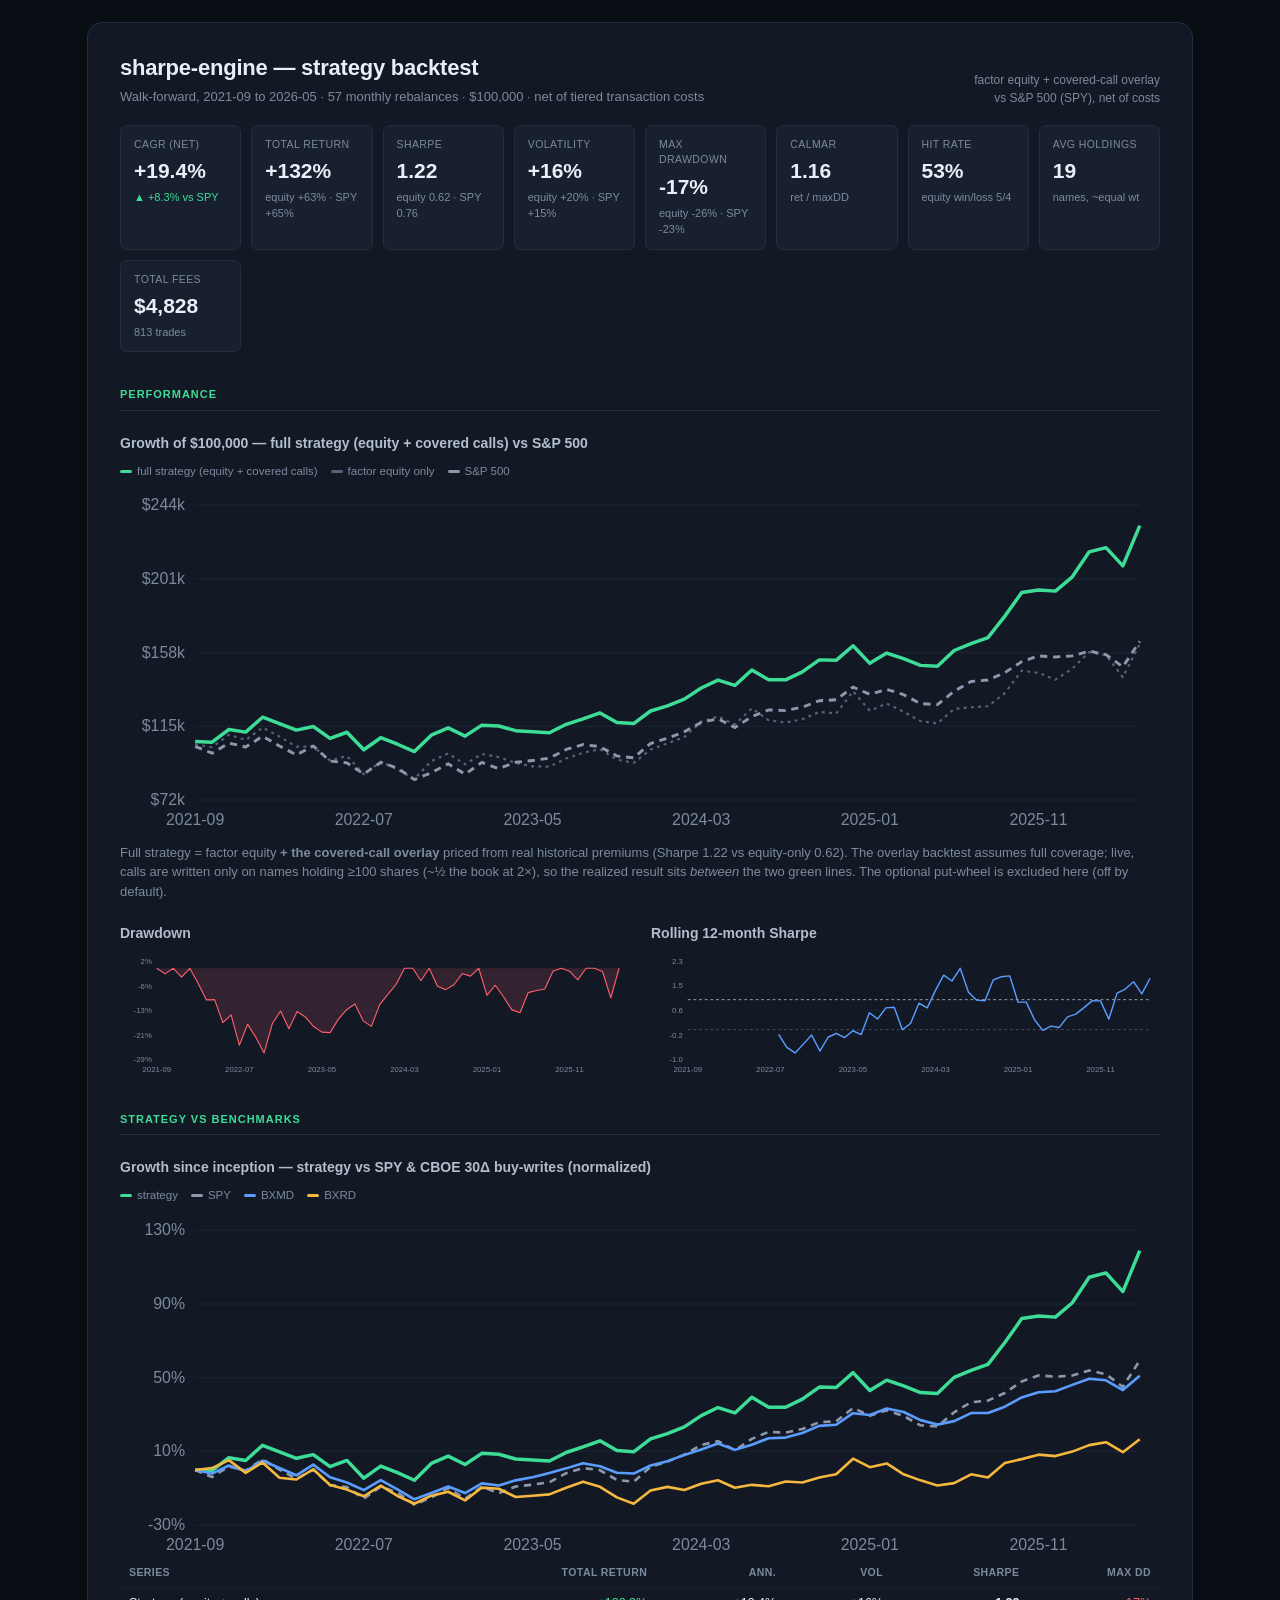
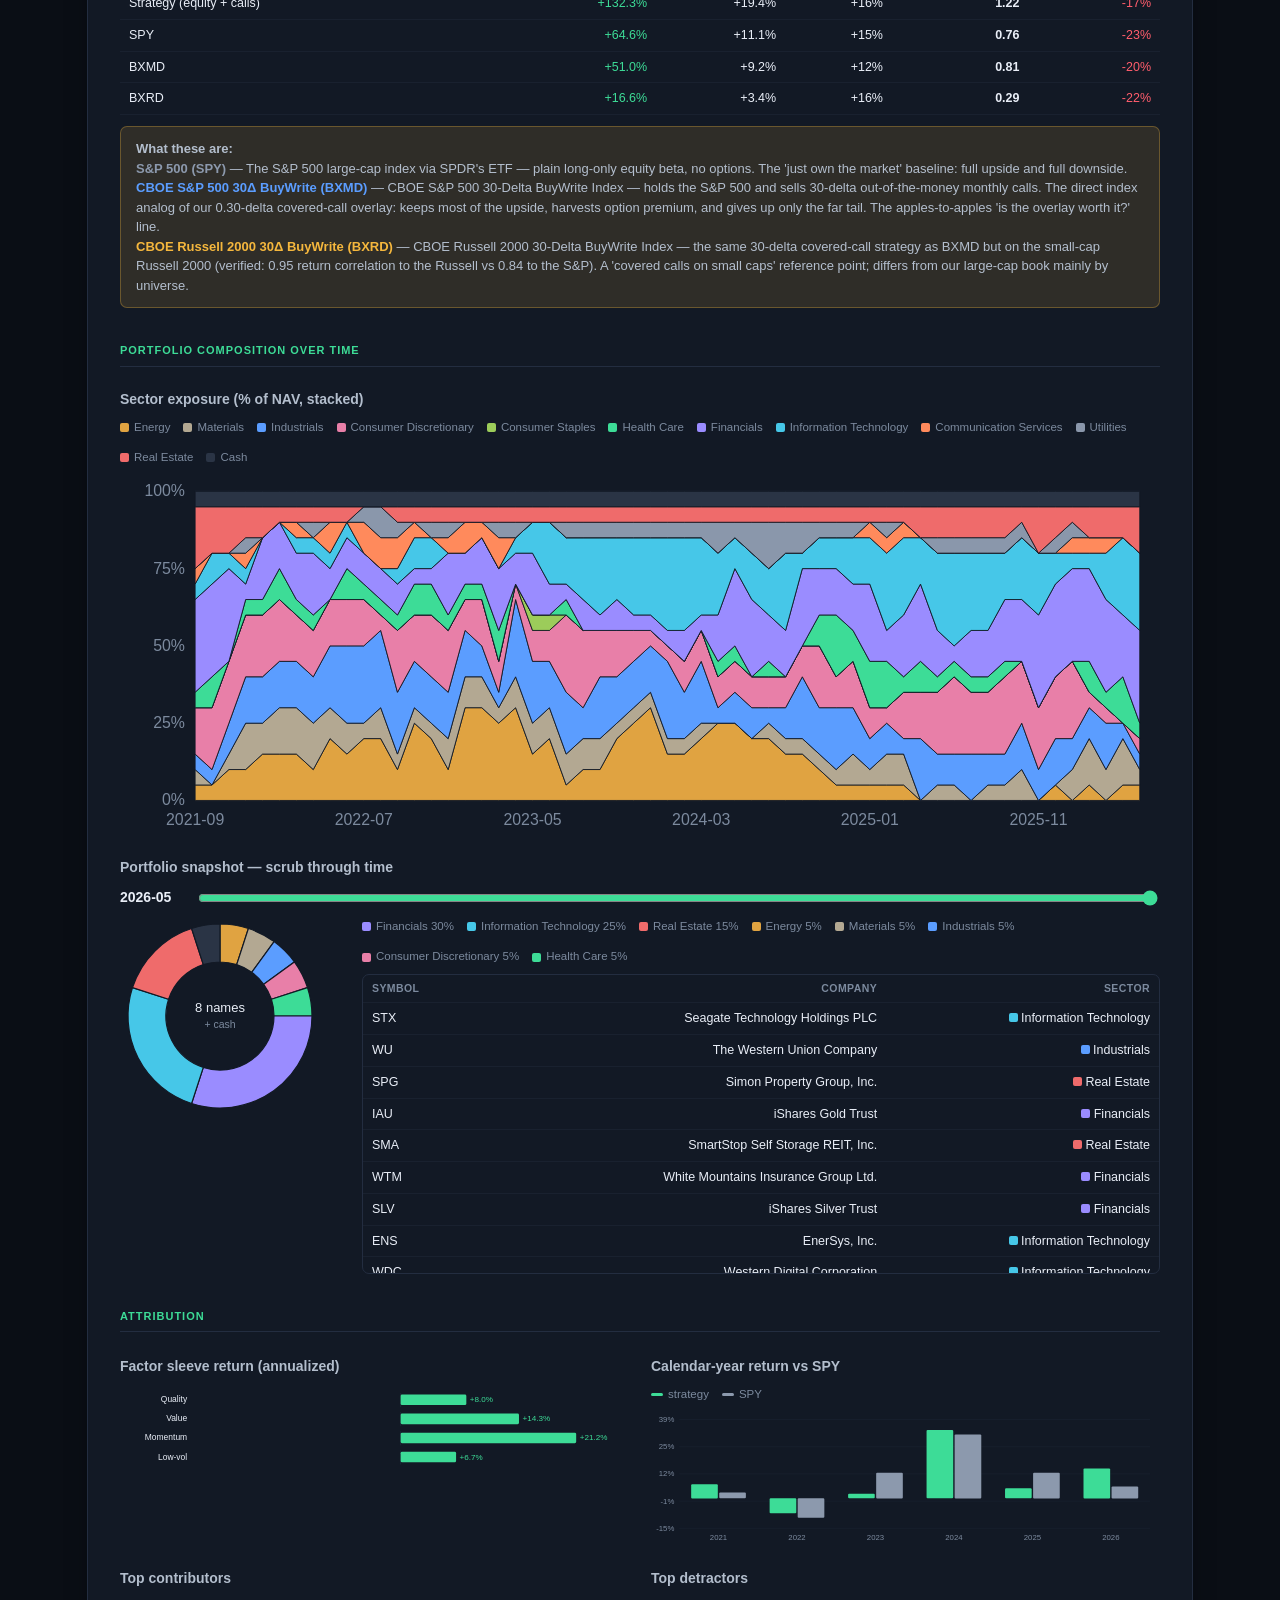
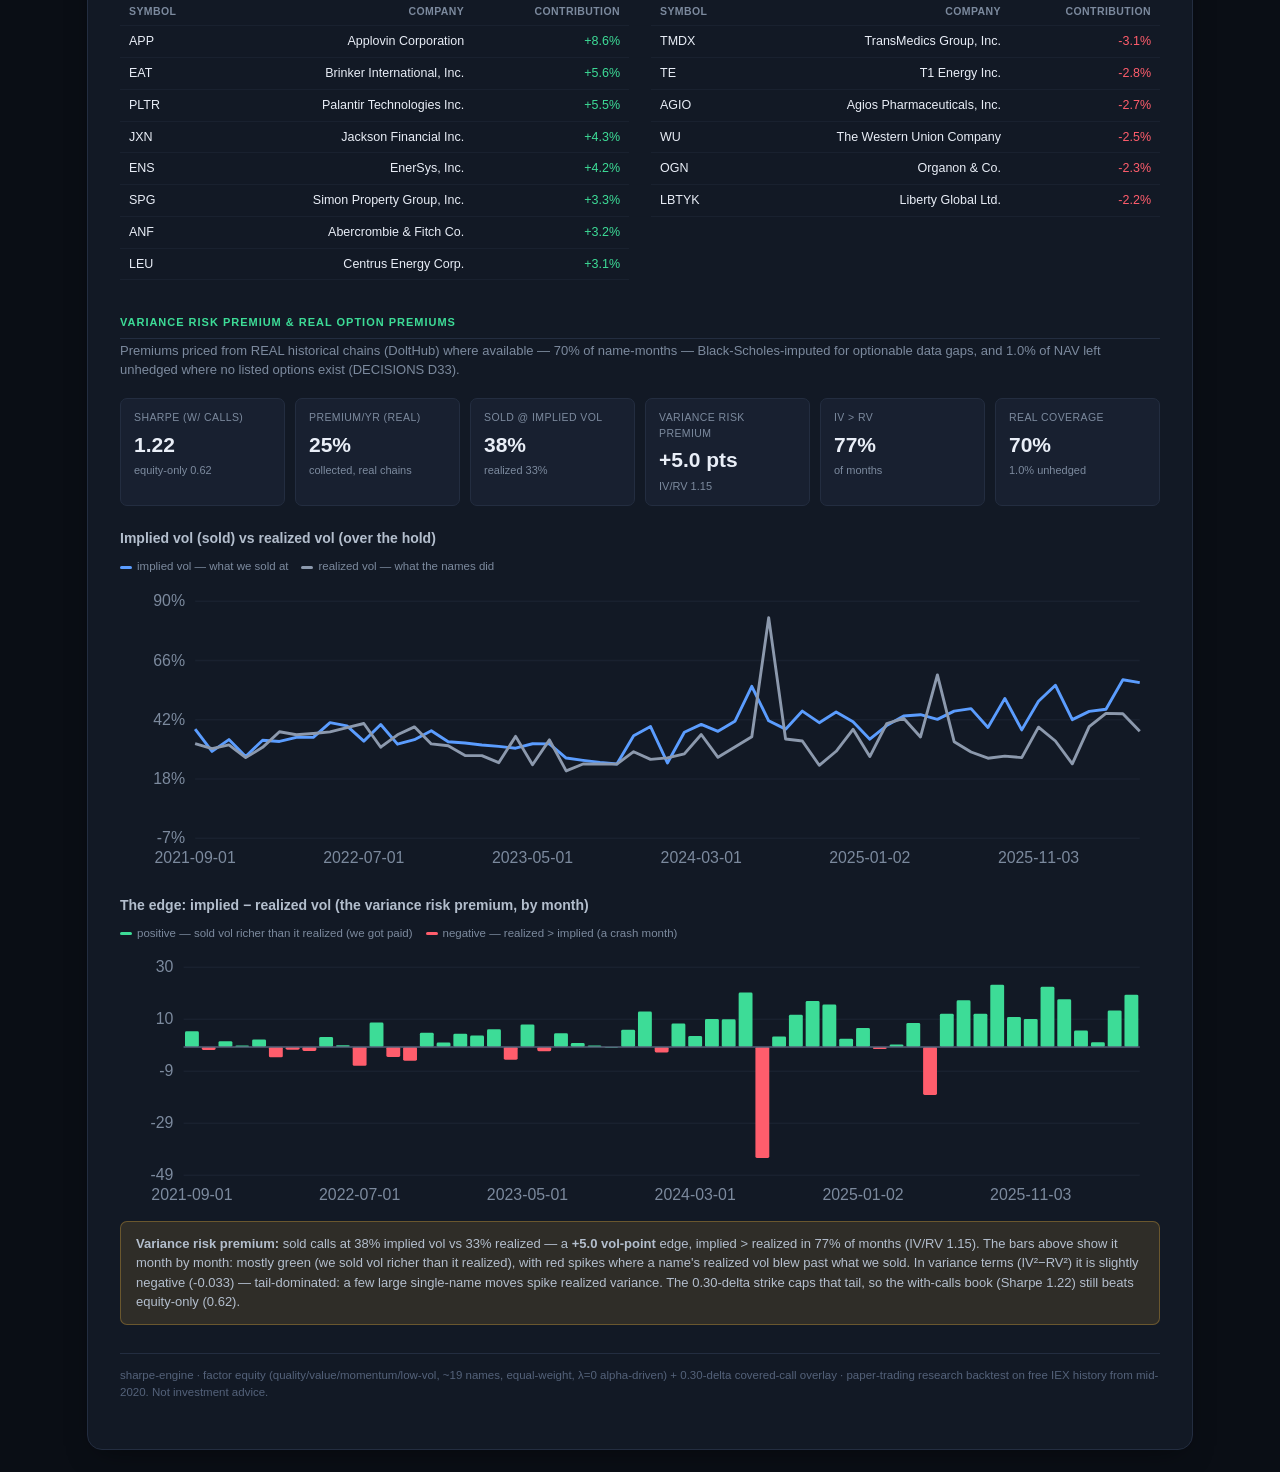
==== commit d70ee913: "dashboard: live Track Record tab + SPY/BXMD/BXRD benchmarks + Backtest cleanup New Track Record tab " ====
--- a/reports/backtest_dashboard.html
+++ b/reports/backtest_dashboard.html
@@ -65,6 +65,13 @@
   <div><h2>Rolling 12-month Sharpe</h2><div id="roll"></div></div>
 </div>
 
+<div class="sec">Strategy vs benchmarks</div>
+<h2>Growth since inception — strategy vs SPY &amp; CBOE 30Δ buy-writes (normalized)</h2>
+<div class="lg" id="bmklegend"></div>
+<div id="bmkchart"></div>
+<table id="bmktbl"><thead><tr><th>Series</th><th>Total return</th><th>Ann.</th><th>Vol</th><th>Sharpe</th><th>Max DD</th></tr></thead><tbody></tbody></table>
+<div class="note" id="bmkdesc"></div>
+
 <div class="sec">Portfolio composition over time</div>
 <h2>Sector exposure (% of NAV, stacked)</h2>
 <div class="lg" id="seclegend"></div>
@@ -91,18 +98,6 @@
   <div><h2>Top contributors</h2><table id="contrib"></table></div>
   <div><h2>Top detractors</h2><table id="detract"></table></div>
 </div>
-
-<div class="sec">Covered-call overlay</div>
-<h2>Growth at different IV-premium assumptions</h2>
-<div class="lg" id="ovlegend"></div>
-<div id="ovgrowth"></div>
-<h2>Option delta optimization — Sharpe vs delta</h2>
-<div class="lg"><span><i class="sw" style="background:var(--spy,#8c99ad)"></i>realized-vol floor</span><span><i class="sw" style="background:var(--accent,#5b9dff)"></i>market-implied IV</span><span style="color:var(--amber,#f5b73d)">assignment caps delta near 0.35</span></div>
-<div id="deltachart"></div>
-<div class="note" id="deltanote"></div>
-<p class="sub" style="margin:14px 0 8px;">Upside given up is exact (real prices); premium is modeled with Black-Scholes at an assumed implied vol, sensitivity-tested. Engine validated against CBOE&rsquo;s ^BXM (corr 0.79).</p>
-<table id="overlay"><thead><tr><th>Implied-vol assumption</th><th>Sharpe</th><th>Ann. return</th><th>Volatility</th><th>Max drawdown</th><th>Premium/yr</th><th>Assigned</th></tr></thead><tbody></tbody></table>
-<div class="call" id="breakeven"></div>
 
 <div class="sec">Variance risk premium &amp; real option premiums</div>
 <p class="sub" id="vrpsub" style="margin:2px 0 4px;"></p>
@@ -110,24 +105,16 @@
 <h2>Implied vol (sold) vs realized vol (over the hold)</h2>
 <div class="lg"><span><i class="sw" style="background:var(--accent,#5b9dff)"></i>implied vol — what we sold at</span><span><i class="sw" style="background:var(--spy,#8c99ad)"></i>realized vol — what the names did</span></div>
 <div id="vrpchart"></div>
+<h2>The edge: implied − realized vol (the variance risk premium, by month)</h2>
+<div class="lg"><span><i class="sw" style="background:var(--green,#3ddc97)"></i>positive — sold vol richer than it realized (we got paid)</span><span><i class="sw" style="background:var(--red,#ff5d6c)"></i>negative — realized &gt; implied (a crash month)</span></div>
+<div id="vrpdiff"></div>
 <div class="note" id="vrpnote"></div>
 
-<div class="sec" id="wheelsec">Cash-secured put wheel — optional overlay</div>
-<p class="sub" id="wheelsub" style="margin:2px 0 4px;"></p>
-<div class="kpis" id="wheelkpis"></div>
-<h2>Growth of $100,000 — equity vs covered-call vs wheel</h2>
-<div class="lg"><span><i class="sw" style="background:var(--spy,#8c99ad)"></i>equity only</span><span><i class="sw" style="background:var(--green,#3ddc97)"></i>covered-call</span><span><i class="sw" style="background:var(--accent,#5b9dff)"></i>wheel (cc + puts)</span></div>
-<div id="wheelgrowth"></div>
-<h2>Put: implied vol (sold) vs realized vol (over the hold)</h2>
-<div class="lg"><span><i class="sw" style="background:var(--accent,#5b9dff)"></i>put implied vol</span><span><i class="sw" style="background:var(--spy,#8c99ad)"></i>realized vol</span></div>
-<div id="wheelchart"></div>
-<div class="note" id="wheelnote"></div>
-
 <p class="foot" id="foot"></p>
 </div>
 
 <script>
-const DATA = {"meta": {"start": "2021-09", "end": "2026-05", "months": 57, "nav": 100000}, "labels": ["2021-09", "2021-10", "2021-11", "2021-12", "2022-01", "2022-02", "2022-03", "2022-04", "2022-05", "2022-06", "2022-07", "2022-08", "2022-09", "2022-10", "2022-11", "2022-12", "2023-01", "2023-02", "2023-03", "2023-04", "2023-05", "2023-06", "2023-07", "2023-08", "2023-09", "2023-10", "2023-11", "2023-12", "2024-01", "2024-02", "2024-03", "2024-04", "2024-05", "2024-06", "2024-07", "2024-08", "2024-09", "2024-10", "2024-11", "2024-12", "2025-01", "2025-02", "2025-03", "2025-04", "2025-05", "2025-06", "2025-07", "2025-08", "2025-09", "2025-10", "2025-11", "2025-12", "2026-01", "2026-02", "2026-03", "2026-04", "2026-05"], "equity": {"cagr": 0.1087, "sharpe": 0.616, "vol": 0.1997, "maxdd": -0.2642, "calmar": 0.411, "total_return": 0.6324, "hit_rate": 0.526, "streaks": {"win": 5, "loss": 4}, "cum": [1.04516, 1.02705, 1.10032, 1.06973, 1.14321, 1.08948, 1.0304, 1.0314, 0.94936, 0.97665, 0.86897, 0.94325, 0.89726, 0.84115, 0.94601, 0.99068, 0.92776, 0.98865, 0.96986, 0.93541, 0.9157, 0.91376, 0.96161, 0.9954, 1.01588, 0.95565, 0.93603, 1.01351, 1.04987, 1.08622, 1.17764, 1.20713, 1.16026, 1.25509, 1.185, 1.17139, 1.19059, 1.2342, 1.22438, 1.35472, 1.24035, 1.28286, 1.23452, 1.18015, 1.16645, 1.25191, 1.26089, 1.26691, 1.34349, 1.47512, 1.46169, 1.42184, 1.48674, 1.58322, 1.56714, 1.4372, 1.63244], "spy_cum": [1.03226, 0.99232, 1.05135, 1.02934, 1.09175, 1.03489, 0.98247, 1.03503, 0.94744, 0.93604, 0.87091, 0.93869, 0.90569, 0.83789, 0.87868, 0.93101, 0.87048, 0.93841, 0.902, 0.93924, 0.94963, 0.96387, 1.01437, 1.04305, 1.03103, 0.9766, 0.96586, 1.04888, 1.08012, 1.11796, 1.17214, 1.19335, 1.14285, 1.20606, 1.24589, 1.24127, 1.26179, 1.29938, 1.30491, 1.3795, 1.33597, 1.36586, 1.33441, 1.28222, 1.27605, 1.35464, 1.41143, 1.4208, 1.46344, 1.52773, 1.56163, 1.55451, 1.56154, 1.5891, 1.56844, 1.49721, 1.64646], "dd": [0.0, -0.01733, 0.0, -0.02781, 0.0, -0.047, -0.09867, -0.0978, -0.16957, -0.1457, -0.23988, -0.17491, -0.21513, -0.26422, -0.17249, -0.13342, -0.18846, -0.1352, -0.15163, -0.18177, -0.19901, -0.2007, -0.15885, -0.1293, -0.11138, -0.16407, -0.18123, -0.11345, -0.08164, -0.04985, 0.0, 0.0, -0.03883, 0.0, -0.05584, -0.06669, -0.05139, -0.01665, -0.02447, 0.0, -0.08442, -0.05304, -0.08872, -0.12886, -0.13897, -0.07589, -0.06926, -0.06482, -0.00829, 0.0, -0.0091, -0.03612, 0.0, 0.0, -0.01016, -0.09223, 0.0], "roll_sharpe": [null, null, null, null, null, null, null, null, null, null, null, -0.16218, -0.59446, -0.77998, -0.4839, -0.18138, -0.71559, -0.25507, -0.12148, -0.26284, -0.03648, -0.16418, 0.56543, 0.35602, 0.72768, 0.74949, -0.0008, 0.21247, 0.8837, 0.72405, 1.30964, 1.81736, 1.62368, 2.04939, 1.25215, 0.98547, 0.96293, 1.65764, 1.76899, 1.7944, 0.92105, 0.9195, 0.33172, -0.02411, 0.11533, 0.07317, 0.42655, 0.51961, 0.73419, 0.9681, 0.96179, 0.34698, 1.22007, 1.35627, 1.60133, 1.19527, 1.71729]}, "spy": {"cagr": 0.1107, "sharpe": 0.757, "vol": 0.1549, "maxdd": -0.2325, "total_return": 0.6465}, "years": [{"y": 2021, "strat": 0.0697, "spy": 0.0293}, {"y": 2022, "strat": -0.0739, "spy": -0.0955}, {"y": 2023, "strat": 0.023, "spy": 0.1266}, {"y": 2024, "strat": 0.3367, "spy": 0.3152}, {"y": 2025, "strat": 0.0495, "spy": 0.1269}, {"y": 2026, "strat": 0.1481, "spy": 0.0591}], "composition": {"sectors_order": ["Energy", "Materials", "Industrials", "Consumer Discretionary", "Consumer Staples", "Health Care", "Financials", "Information Technology", "Communication Services", "Utilities", "Real Estate"], "sectors": {"Energy": [0.05, 0.05, 0.1, 0.1, 0.15, 0.15, 0.15, 0.1, 0.2, 0.15, 0.2, 0.2, 0.1, 0.25, 0.2, 0.1, 0.3, 0.3, 0.25, 0.3, 0.15, 0.2, 0.05, 0.1, 0.1, 0.2, 0.25, 0.3, 0.15, 0.15, 0.2, 0.25, 0.25, 0.2, 0.2, 0.15, 0.15, 0.1, 0.05, 0.05, 0.05, 0.05, 0.05, 0.0, 0.0, 0.0, 0.0, 0.0, 0.0, 0.0, 0.0, 0.05, 0.0, 0.05, 0.0, 0.05, 0.05], "Materials": [0.05, 0.0, 0.05, 0.15, 0.1, 0.15, 0.15, 0.15, 0.1, 0.1, 0.05, 0.1, 0.05, 0.05, 0.05, 0.1, 0.1, 0.1, 0.05, 0.1, 0.1, 0.1, 0.1, 0.1, 0.1, 0.05, 0.05, 0.05, 0.05, 0.05, 0.05, 0.0, 0.0, 0.0, 0.05, 0.05, 0.05, 0.05, 0.05, 0.1, 0.05, 0.1, 0.1, 0.0, 0.05, 0.05, 0.0, 0.05, 0.05, 0.1, 0.0, 0.0, 0.1, 0.15, 0.1, 0.15, 0.05], "Industrials": [0.05, 0.05, 0.1, 0.15, 0.15, 0.15, 0.15, 0.15, 0.2, 0.25, 0.25, 0.25, 0.2, 0.15, 0.15, 0.15, 0.15, 0.1, 0.05, 0.25, 0.2, 0.15, 0.2, 0.1, 0.2, 0.15, 0.15, 0.15, 0.25, 0.15, 0.2, 0.05, 0.1, 0.1, 0.05, 0.1, 0.2, 0.15, 0.2, 0.15, 0.1, 0.1, 0.05, 0.2, 0.1, 0.1, 0.15, 0.1, 0.1, 0.15, 0.1, 0.15, 0.1, 0.1, 0.15, 0.05, 0.05], "Consumer Discretionary": [0.15, 0.2, 0.2, 0.2, 0.2, 0.2, 0.15, 0.15, 0.15, 0.15, 0.15, 0.05, 0.2, 0.15, 0.2, 0.2, 0.1, 0.15, 0.1, 0.05, 0.1, 0.1, 0.25, 0.25, 0.15, 0.15, 0.1, 0.05, 0.05, 0.1, 0.1, 0.1, 0.1, 0.1, 0.1, 0.1, 0.1, 0.2, 0.1, 0.15, 0.1, 0.05, 0.15, 0.15, 0.2, 0.25, 0.2, 0.2, 0.25, 0.2, 0.2, 0.2, 0.25, 0.05, 0.05, 0.0, 0.05], "Consumer Staples": [0.0, 0.0, 0.0, 0.0, 0.0, 0.0, 0.0, 0.0, 0.0, 0.0, 0.0, 0.0, 0.0, 0.0, 0.0, 0.0, 0.0, 0.0, 0.0, 0.0, 0.05, 0.05, 0.0, 0.0, 0.0, 0.0, 0.0, 0.0, 0.0, 0.0, 0.0, 0.0, 0.0, 0.0, 0.0, 0.0, 0.0, 0.0, 0.0, 0.0, 0.0, 0.0, 0.0, 0.0, 0.0, 0.0, 0.0, 0.0, 0.0, 0.0, 0.0, 0.0, 0.0, 0.0, 0.0, 0.0, 0.0], "Health Care": [0.05, 0.1, 0.0, 0.05, 0.05, 0.1, 0.05, 0.05, 0.0, 0.1, 0.05, 0.05, 0.05, 0.1, 0.1, 0.05, 0.05, 0.05, 0.1, 0.0, 0.0, 0.0, 0.05, 0.0, 0.0, 0.0, 0.0, 0.0, 0.0, 0.0, 0.0, 0.05, 0.05, 0.0, 0.05, 0.0, 0.0, 0.1, 0.2, 0.1, 0.15, 0.15, 0.05, 0.1, 0.05, 0.05, 0.05, 0.05, 0.05, 0.0, 0.0, 0.0, 0.0, 0.1, 0.05, 0.15, 0.05], "Financials": [0.3, 0.3, 0.3, 0.05, 0.2, 0.15, 0.15, 0.2, 0.1, 0.1, 0.1, 0.1, 0.1, 0.05, 0.05, 0.2, 0.1, 0.15, 0.2, 0.1, 0.2, 0.1, 0.05, 0.1, 0.05, 0.1, 0.05, 0.05, 0.05, 0.1, 0.05, 0.15, 0.25, 0.25, 0.15, 0.15, 0.25, 0.15, 0.15, 0.15, 0.25, 0.1, 0.2, 0.25, 0.15, 0.05, 0.15, 0.15, 0.2, 0.2, 0.3, 0.3, 0.3, 0.3, 0.3, 0.2, 0.3], "Information Technology": [0.05, 0.1, 0.05, 0.05, 0.0, 0.0, 0.05, 0.05, 0.05, 0.05, 0.0, 0.0, 0.05, 0.1, 0.1, 0.0, 0.0, 0.0, 0.0, 0.05, 0.1, 0.2, 0.15, 0.2, 0.25, 0.2, 0.25, 0.25, 0.3, 0.3, 0.25, 0.2, 0.1, 0.15, 0.15, 0.25, 0.05, 0.1, 0.1, 0.15, 0.15, 0.25, 0.25, 0.15, 0.25, 0.3, 0.25, 0.25, 0.15, 0.2, 0.2, 0.1, 0.05, 0.05, 0.15, 0.25, 0.25], "Communication Services": [0.05, 0.0, 0.0, 0.05, 0.0, 0.0, 0.05, 0.0, 0.1, 0.0, 0.1, 0.1, 0.1, 0.05, 0.0, 0.05, 0.1, 0.05, 0.1, 0.0, 0.0, 0.0, 0.0, 0.0, 0.0, 0.0, 0.0, 0.0, 0.0, 0.0, 0.0, 0.0, 0.0, 0.0, 0.0, 0.0, 0.0, 0.0, 0.0, 0.0, 0.05, 0.05, 0.05, 0.0, 0.0, 0.0, 0.0, 0.0, 0.0, 0.0, 0.0, 0.0, 0.05, 0.05, 0.05, 0.0, 0.0], "Utilities": [0.0, 0.0, 0.0, 0.05, 0.0, 0.0, 0.0, 0.05, 0.0, 0.0, 0.05, 0.1, 0.05, 0.0, 0.05, 0.05, 0.0, 0.0, 0.05, 0.05, 0.0, 0.0, 0.05, 0.05, 0.05, 0.05, 0.05, 0.05, 0.05, 0.05, 0.05, 0.1, 0.05, 0.1, 0.15, 0.1, 0.1, 0.05, 0.05, 0.05, 0.0, 0.05, 0.0, 0.0, 0.05, 0.05, 0.05, 0.05, 0.05, 0.05, 0.0, 0.05, 0.05, 0.0, 0.0, 0.0, 0.0], "Real Estate": [0.2, 0.15, 0.15, 0.1, 0.1, 0.05, 0.05, 0.05, 0.05, 0.05, 0.0, 0.0, 0.05, 0.05, 0.05, 0.05, 0.05, 0.05, 0.05, 0.05, 0.05, 0.05, 0.05, 0.05, 0.05, 0.05, 0.05, 0.05, 0.05, 0.05, 0.05, 0.05, 0.05, 0.05, 0.05, 0.05, 0.05, 0.05, 0.05, 0.05, 0.05, 0.05, 0.05, 0.1, 0.1, 0.1, 0.1, 0.1, 0.1, 0.05, 0.15, 0.1, 0.05, 0.1, 0.1, 0.1, 0.15]}, "n_names": [19, 19, 19, 19, 19, 19, 19, 19, 19, 19, 19, 19, 19, 19, 19, 19, 19, 19, 19, 19, 19, 19, 19, 19, 19, 19, 19, 19, 19, 19, 19, 19, 19, 19, 19, 19, 19, 19, 19, 19, 19, 19, 19, 19, 19, 19, 19, 19, 19, 19, 19, 19, 19, 19, 19, 19, 19], "cash": [0.05, 0.05, 0.05, 0.05, 0.05, 0.05, 0.05, 0.05, 0.05, 0.05, 0.05, 0.05, 0.05, 0.05, 0.05, 0.05, 0.05, 0.05, 0.05, 0.05, 0.05, 0.05, 0.05, 0.05, 0.05, 0.05, 0.05, 0.05, 0.05, 0.05, 0.05, 0.05, 0.05, 0.05, 0.05, 0.05, 0.05, 0.05, 0.05, 0.05, 0.05, 0.05, 0.05, 0.05, 0.05, 0.05, 0.05, 0.05, 0.05, 0.05, 0.05, 0.05, 0.05, 0.05, 0.05, 0.05, 0.05], "holdings_by_month": [["SLM", "AGNC", "CROX", "AI", "SPG", "NLY", "ANF", "JEF", "SIG", "AGIO", "RTX", "VAL", "TWO", "CG", "ALLY", "FHN", "TROX", "COF", "LBTYK"], ["WMG", "SPG", "CROX", "AGNC", "AI", "BCRX", "VVV", "RTX", "CG", "NLY", "FHN", "COF", "ALLY", "JEF", "ORLY", "ORCL", "IVZ", "MTD", "CPRI"], ["WMG", "MGY", "SPG", "AGNC", "NLY", "CG", "VVV", "JEF", "CROX", "LPX", "RTX", "FHN", "ATKR", "SIG", "FNB", "EBAY", "COF", "ORLY", "GS"], ["WMG", "MGY", "VVV", "ORLY", "WU", "HD", "SPG", "ATKR", "LPX", "EBAY", "CG", "CL", "CROX", "KMB", "LNG", "MTD", "RTX", "LBTYK", "AGNC"], ["WMG", "MGY", "JEF", "SPG", "VVV", "CHRD", "CUBI", "CG", "PRKS", "HD", "COR", "WU", "EBAY", "CROX", "LPX", "RDN", "MTD", "CL", "NLY"], ["WMG", "MGY", "CUBI", "JEF", "SPG", "VVV", "HD", "COR", "LPX", "CG", "PRKS", "MTD", "CROX", "WU", "CHRD", "EBAY", "AGIO", "DD", "CL"], ["WMG", "LPX", "SPG", "MGY", "VVV", "HD", "ECPG", "PRKS", "COR", "CG", "MTD", "CL", "CUBI", "STX", "EBAY", "KMB", "WU", "LBTYK", "CHRD"], ["WMG", "ECPG", "MGY", "CG", "HD", "LPX", "HLI", "EBAY", "SPG", "STX", "DD", "COR", "RRR", "CL", "CNP", "MTD", "DVN", "JEF", "RTX"], ["MGY", "WMG", "DVN", "EBAY", "LBTYK", "RRC", "CG", "LPX", "LBTYA", "ECPG", "DD", "SPG", "RTX", "MATX", "STX", "COR", "CHRD", "RRR", "DDS"], ["MGY", "WMG", "COR", "AMGN", "EBAY", "CL", "RRR", "WU", "DVN", "STX", "MTD", "CG", "MATX", "DD", "CRC", "DDS", "ECPG", "SPG", "RTX"], ["MGY", "WMG", "EBAY", "IT", "NRG", "ECPG", "MATX", "HLI", "AMGN", "CHRD", "AMR", "RRR", "LBTYK", "RTX", "COR", "HRB", "LBTYA", "DVN", "CL"], ["MGY", "DVN", "WMG", "AMR", "CHRD", "EBAY", "NRG", "ECPG", "LBTYK", "COR", "LPX", "LBTYA", "MATX", "RTX", "HLI", "AMGN", "CMC", "BKR", "CNP"], ["HRB", "MGY", "WMG", "AMGN", "CL", "EBAY", "RTX", "NRG", "LBTYK", "WU", "LBTYA", "DVN", "IT", "RRR", "AMCR", "SPG", "HLI", "ECPG", "STX"], ["COR", "AMR", "WMG", "CL", "WU", "HD", "MGY", "RTX", "CHRD", "PI", "STX", "DVN", "SM", "AMGN", "MTD", "HLI", "HRB", "SPG", "LBTYK"], ["COR", "CL", "AMR", "MGY", "WU", "WMG", "HD", "HRB", "RTX", "STX", "MTD", "PI", "CHRD", "NRG", "RRR", "DVN", "JXN", "AMGN", "SPG"], ["AMR", "WMG", "HRB", "FNB", "RTX", "AMCR", "AMGN", "JXN", "COR", "SPG", "CL", "KMB", "NRG", "WU", "HLI", "NPO", "LBTYK", "BHF", "OXY"], ["WMG", "RTX", "WU", "SPG", "JXN", "CL", "AMGN", "KMB", "AMR", "HLI", "LBTYK", "NOG", "AMCR", "LBTYA", "PBF", "OXY", "BTU", "EQT", "MATX"], ["WMG", "RTX", "FNB", "NPO", "AMGN", "LBTYA", "SPG", "HLI", "AMR", "WU", "NOG", "AMCR", "KMB", "PBF", "OXY", "CL", "BTU", "JXN", "CHRD"], ["WMG", "AMR", "PBF", "SR", "RTX", "BTU", "SPG", "FNB", "LBTYK", "LBTYA", "NOG", "HLI", "AMCR", "CNR", "JXN", "AMGN", "KMB", "WTM", "CPRX"], ["WMG", "DD", "AMR", "DINO", "NOG", "URI", "SPG", "OXY", "WU", "IT", "SR", "INSW", "RDN", "MSI", "VLO", "KMB", "RTX", "PBF", "CRBG"], ["WMG", "SPG", "FNB", "RTX", "HLI", "DD", "AMCR", "URI", "PBF", "INSW", "MBLY", "LW", "KMB", "JXN", "IT", "RDN", "NOG", "AMR", "MSI"], ["WMG", "SPG", "DD", "RTX", "HLI", "RMBS", "ESAB", "CRBG", "MSI", "NOG", "AMCR", "URI", "LW", "MBLY", "ELF", "VLO", "OXY", "LFUS", "SM"], ["MSI", "CLX", "LNG", "WMG", "VRSK", "SPG", "HD", "MAR", "WU", "RTX", "CHH", "HLI", "COLM", "COR", "INSW", "DD", "NOG", "RMBS", "ALNY"], ["ORCL", "LNG", "RMBS", "VRSK", "MSI", "MAR", "GPOR", "HD", "WU", "NOG", "SPG", "WMG", "CLX", "CHH", "FCNCA", "DD", "RTX", "COLM", "HLI"], ["LII", "ORCL", "AON", "LNG", "VRSK", "MSI", "HD", "DD", "COR", "CLX", "SPG", "WU", "GPOR", "CHH", "NOG", "RMBS", "WMG", "ENS", "RTX"], ["VVV", "NVDA", "LNG", "DD", "ORCL", "LII", "NOG", "WMG", "SPG", "AON", "MSI", "HD", "GPOR", "URI", "PARR", "CHH", "ENS", "WFRD", "HLI"], ["VVV", "ORCL", "NVDA", "LII", "DD", "WMG", "NOG", "PARR", "LNG", "SPB", "SPG", "AON", "WU", "MSI", "GPOR", "URI", "HD", "CNX", "ENS"], ["VVV", "NVDA", "DD", "WMG", "LII", "GPOR", "LNG", "CNX", "NOG", "SPB", "WU", "SPG", "URI", "META", "ORCL", "PARR", "ENS", "HLI", "AMR"], ["LNG", "GPOR", "LII", "VVV", "CNX", "NVDA", "WMG", "SPG", "DD", "SPB", "ORCL", "HLI", "META", "MSI", "PHM", "URI", "WU", "ENS", "COR"], ["NVDA", "GPOR", "LNG", "VVV", "WMG", "LII", "SPG", "DD", "CNX", "HLI", "ANF", "META", "MSI", "URI", "WU", "OWL", "ORCL", "ENS", "SPB"], ["LNG", "GPOR", "VVV", "NVDA", "WMG", "SPG", "LII", "AMR", "DD", "HLI", "CNX", "MSI", "MHO", "SPB", "META", "WU", "PHM", "EMR", "ANF"], ["GPOR", "NVDA", "LNG", "WMG", "SPG", "VVV", "CNX", "HLI", "LII", "NOG", "CNR", "META", "FCNCA", "SPB", "LLY", "OWL", "ANF", "VRSK", "AM"], ["LNG", "GPOR", "SPG", "VVV", "NOG", "CNX", "WMG", "FCNCA", "HLI", "OWL", "NVDA", "SPB", "RDN", "COLM", "LII", "GEHC", "WU", "PARR", "JXN"], ["VVV", "LNG", "GPOR", "SPG", "NVDA", "WMG", "ANF", "OWL", "CNX", "HLI", "CLS", "SM", "JXN", "WU", "URI", "VST", "SPB", "FCNCA", "FNB"], ["SPG", "JXN", "OWL", "WMG", "HLI", "GPOR", "ANF", "URI", "CNX", "OGN", "CLS", "CL", "NVDA", "GDDY", "NRG", "VST", "AM", "MGY", "SM"], ["SPG", "JXN", "GPOR", "WMG", "OWL", "HLI", "GDDY", "ANF", "CNX", "WU", "CL", "URI", "APP", "NRG", "MSI", "MGY", "VST", "ENS", "CLS"], ["SPG", "JXN", "HLI", "WMG", "GDDY", "GPOR", "OWL", "CL", "WU", "JEF", "VLTO", "MGY", "URI", "FNB", "ANF", "NFG", "VVV", "NRG", "FTAI"], ["GDDY", "CL", "SPG", "EAT", "JXN", "HRB", "OGN", "WU", "ENS", "MGY", "HLI", "URI", "FTAI", "TMDX", "WMG", "HD", "GPOR", "JEF", "NRG"], ["GDDY", "OGN", "CL", "EAT", "MWA", "HRB", "WU", "NFG", "MGY", "JXN", "SPG", "MTD", "HASI", "TMDX", "FTNT", "URI", "ALNY", "FTAI", "JEF"], ["WU", "GDDY", "EAT", "MWA", "HRB", "CL", "HASI", "NFG", "CLX", "MGY", "TMDX", "SPG", "JXN", "URI", "FTNT", "APP", "HLI", "OGN", "WMG"], ["OGN", "EAT", "CNK", "APP", "SPG", "WU", "AGIO", "JEF", "GDDY", "URI", "WULF", "ENS", "HLI", "CL", "WMG", "OWL", "MGY", "RDN", "ADMA"], ["CNK", "WU", "EAT", "APP", "OGN", "GDDY", "CL", "AGIO", "URI", "SPG", "JEF", "VST", "MGY", "ENS", "VRSK", "CLX", "WTM", "PLTR", "ADMA"], ["CNK", "APP", "EAT", "SPG", "CHWY", "OGN", "WU", "PLTR", "GDDY", "JEF", "WTM", "UI", "MCY", "ENS", "HLI", "DD", "CL", "MGY", "WMG"], ["CHWY", "EAT", "SPG", "WMG", "APP", "HLI", "UI", "WAT", "OWL", "MIR", "ENS", "FNB", "JEF", "GNW", "BKR", "RTX", "DEI", "WU", "DVA"], ["CHWY", "EAT", "SPG", "APP", "WMG", "UI", "HLI", "ENS", "WU", "AM", "VRSK", "CARR", "PLTR", "JEF", "CL", "WAT", "LYV", "GNW", "DEI"], ["CHWY", "EAT", "SPG", "APP", "UI", "WMG", "VRSK", "WU", "ENS", "GENI", "LYV", "AM", "HLI", "CL", "DVA", "PLTR", "CARR", "GRND", "DEI"], ["CHWY", "APP", "GENI", "SPG", "WMG", "HLI", "IAU", "GRND", "MIR", "ABBV", "PLTR", "DEI", "LYV", "WU", "VRSK", "GNW", "AM", "CARR", "ENS"], ["APP", "PLTR", "CHWY", "SPG", "WMG", "HLI", "RBRK", "IAU", "MIR", "VISN", "DAVE", "GENI", "WU", "LYV", "ENS", "AM", "DEI", "ABBV", "TMC"], ["SPG", "WMG", "CHWY", "APP", "PLTR", "TMC", "HOOD", "HLI", "MIR", "IAU", "EAT", "LYV", "DAVE", "ENS", "WU", "DEI", "ABBV", "AM", "GENI"], ["SPG", "APP", "PLTR", "IAU", "ENS", "WU", "HOOD", "HLI", "CHWY", "WMG", "DAVE", "LYV", "VRSK", "MIR", "HRB", "CLX", "URI", "LEU", "AM"], ["APP", "WMG", "SPG", "WU", "ENS", "HLI", "MIR", "SSRM", "LYV", "IAU", "GENI", "CHWY", "FNB", "PLTR", "GLXY", "DEI", "DAVE", "RBRK", "RITM"], ["SPG", "WMG", "ENS", "WU", "GENI", "CHWY", "HLI", "IAU", "APP", "SM", "GLXY", "DEI", "FNB", "MIR", "SSRM", "RTX", "HRB", "GNW", "AM"], ["TMC", "SPG", "SATS", "WU", "WMG", "ENS", "RTX", "IAU", "SSRM", "BYD", "CL", "CHWY", "HLI", "CHH", "GLXY", "AM", "IREN", "GENI", "FNB"], ["SATS", "SPG", "TMC", "ENS", "WU", "TMDX", "WMG", "IAU", "HL", "SMA", "HLI", "SLV", "RTX", "SSRM", "PARR", "GH", "FNB", "CL", "HASI"], ["SATS", "SPG", "STX", "TMC", "ENS", "SMA", "WU", "WMG", "IAU", "RTX", "TE", "HLI", "SLV", "FNB", "LNC", "TMDX", "MIR", "CL", "HASI"], ["TMC", "STX", "WU", "SLV", "IAU", "WDC", "HL", "WTM", "ENS", "SPG", "CL", "SMA", "MGY", "NVDA", "HASI", "TE", "BKD", "TMDX", "GH"], ["STX", "WU", "SPG", "IAU", "SMA", "WTM", "SLV", "ENS", "WDC", "CL", "MGY", "TMDX", "NVDA", "LITE", "DEI", "HLI", "WMG", "HASI", "IREN"]]}, "activity": {"total_cost_usd": 4808, "total_trades": 813}, "contributors": [{"sym": "APP", "v": 0.0863}, {"sym": "EAT", "v": 0.0557}, {"sym": "PLTR", "v": 0.0553}, {"sym": "JXN", "v": 0.0429}, {"sym": "ENS", "v": 0.0417}, {"sym": "SPG", "v": 0.0329}, {"sym": "ANF", "v": 0.0321}, {"sym": "LEU", "v": 0.0308}], "detractors": [{"sym": "TMDX", "v": -0.0311}, {"sym": "TE", "v": -0.0278}, {"sym": "AGIO", "v": -0.0266}, {"sym": "WU", "v": -0.0247}, {"sym": "OGN", "v": -0.0228}, {"sym": "LBTYK", "v": -0.0223}], "names": {"ABBV": "ABBVIE INC.", "ADMA": "ADMA Biologics Inc", "AGIO": "Agios Pharmaceuticals, Inc.", "AGNC": "AGNC Investment Corp.", "AI": "C3.ai, Inc.", "ALLY": "Ally Financial Inc.", "ALNY": "Alnylam Pharmaceuticals, Inc.", "AM": "Antero Midstream Corporation", "AMCR": "Amcor plc", "AMGN": "Amgen Inc.", "AMR": "Alpha Metallurgical Resources, Inc.", "ANF": "Abercrombie & Fitch Co.", "AON": "Aon plc Class A", "APP": "Applovin Corporation", "ATKR": "Atkore Inc.", "BCRX": "BioCryst Pharmaceuticals, Inc.", "BHF": "Brighthouse Financial, Inc.", "BKD": "Brookdale Senior Living, Inc.", "BKR": "Baker Hughes Company", "BTU": "Peabody Energy Corporation", "BYD": "Boyd Gaming Corporation", "CARR": "Carrier Global Corporation", "CG": "The Carlyle Group Inc.", "CHH": "Choice Hotels Intnl.", "CHRD": "Chord Energy Corporation", "CHWY": "Chewy, Inc.", "CL": "Colgate-Palmolive Company", "CLS": "Celestica, Inc.", "CLX": "Clorox Company", "CMC": "Commercial Metals Company", "CNK": "Cinemark Holdings, Inc.", "CNP": "CenterPoint Energy, Inc.", "CNR": "Core Natural Resources, Inc.", "CNX": "CNX Resources Corporation", "COF": "Capital One Financial", "COLM": "Columbia Sportswear Company", "COR": "Cencora, Inc.", "CPRI": "Capri Holdings Limited", "CPRX": "Catalyst Pharmaceuticals, Inc.", "CRBG": "Corebridge Financial, Inc.", "CRC": "California Resources Corporation", "CROX": "Crocs, Inc.", "CUBI": "CUSTOMERS BANCORP INC", "DAVE": "Dave Inc.", "DD": "DuPont de Nemours, Inc.", "DDS": "Dillards Inc.", "DEI": "Douglas Emmett, Inc.", "DINO": "HF Sinclair Corporation", "DVA": "DaVita Inc.", "DVN": "Devon Energy Corporation", "EAT": "Brinker International, Inc.", "EBAY": "eBay Inc.", "ECPG": "Encore Capital Group Inc", "ELF": "e.l.f. Beauty, Inc.", "EMR": "Emerson Electric Co.", "ENS": "EnerSys, Inc.", "EQT": "EQT CORP", "ESAB": "ESAB Corporation", "FCNCA": "First Citizens BancShares, Inc.", "FHN": "First Horizon Corporation", "FNB": "F.N.B. Corp", "FTAI": "FTAI Aviation Ltd.", "FTNT": "Fortinet, Inc.", "GDDY": "GoDaddy Inc", "GEHC": "GE HealthCare Technologies Inc.", "GENI": "Genius Sports Limited", "GH": "Guardant Health, Inc.", "GLXY": "Galaxy Digital Inc.", "GNW": "Genworth Financial, Inc.", "GPOR": "Gulfport Energy Corporation", "GRND": "Grindr Inc.", "GS": "Goldman Sachs Group Inc.", "HASI": "HA Sustainable Infrastructure Capital, Inc.", "HD": "Home Depot, Inc.", "HL": "Hecla Mining Company", "HLI": "Houlihan Lokey, Inc.", "HOOD": "Robinhood Markets, Inc.", "HRB": "H&R Block, Inc.", "IAU": "iShares Gold Trust", "INSW": "International Seaways, Inc.", "IREN": "IREN Limited", "IT": "Gartner, Inc.", "IVZ": "Invesco LTD", "JEF": "Jefferies Financial Group Inc.", "JXN": "Jackson Financial Inc.", "KMB": "Kimberly-Clark Corporation", "LBTYA": "Liberty Global Ltd.", "LBTYK": "Liberty Global Ltd.", "LEU": "Centrus Energy Corp.", "LFUS": "Littelfuse, Inc.", "LII": "Lennox International Inc.", "LITE": "Lumentum Holdings Inc.", "LLY": "Eli Lilly & Co.", "LNC": "Lincoln National Corp.", "LNG": "Cheniere Energy Inc", "LPX": "Louisiana-Pacific Corp.", "LW": "Lamb Weston Holdings, Inc.", "LYV": "Live Nation Entertainment Inc.", "MAR": "Marriott International", "MATX": "Matsons, Inc.", "MBLY": "Mobileye Global Inc.", "MCY": "Mercury General Corp.", "META": "Meta Platforms, Inc.", "MGY": "Magnolia Oil & Gas Corporation", "MHO": "M/I Homes, Inc.", "MIR": "Mirion Technologies, Inc.", "MSI": "Motorola Solutions, Inc. New", "MTD": "Mettler-Toledo International", "MWA": "Mueller Water Products, Inc.", "NFG": "National Fuel Gas Co.", "NLY": "Annaly Capital Management. Inc.", "NOG": "Northern Oil and Gas, Inc.", "NPO": "Enpro Inc.", "NRG": "NRG Energy, Inc.", "NVDA": "NVIDIA Corporation", "OGN": "Organon & Co.", "ORCL": "Oracle Corp", "ORLY": "O'Reilly Automotive, Inc.", "OWL": "Blue Owl Capital Inc.", "OXY": "Occidental Petroleum Corporation", "PARR": "Par Pacific Holdings, Inc.", "PBF": "PBF ENERGY INC.", "PHM": "Pultegroup, Inc.", "PI": "Impinj, Inc.", "PLTR": "Palantir Technologies Inc.", "PRKS": "United Parks & Resorts Inc.", "RBRK": "Rubrik, Inc.", "RDN": "Radian Group Inc.", "RITM": "Rithm Capital Corp.", "RMBS": "Rambus Inc.", "RRC": "Range Resources Corp", "RRR": "Red Rock Resorts, Inc.", "RTX": "RTX Corporation", "SATS": "SATS", "SIG": "Signet Jewelers Limited", "SLM": "SLM Corporation", "SLV": "iShares Silver Trust", "SM": "SM Energy Company", "SMA": "SmartStop Self Storage REIT, Inc.", "SPB": "Spectrum Brands Holdings, Inc.", "SPG": "Simon Property Group, Inc.", "SR": "Spire Inc.", "SSRM": "SSR Mining Inc.", "STX": "Seagate Technology Holdings PLC", "TE": "T1 Energy Inc.", "TMC": "TMC the metals company Inc.", "TMDX": "TransMedics Group, Inc.", "TROX": "TRONOX LIMITED CL A ORDINARY SHARES", "TWO": "Two Harbors Investment Corp.", "UI": "Ubiquiti Inc.", "URI": "United Rentals, Inc.", "VAL": "Valaris Limited", "VISN": "Vistance Networks, Inc.", "VLO": "Valero Energy Corporation", "VLTO": "Veralto Corporation", "VRSK": "Verisk Analytics, Inc.", "VST": "Vistra Corp.", "VVV": "Valvoline Inc.", "WAT": "Waters Corp", "WDC": "Western Digital Corporation", "WFRD": "Weatherford International plc", "WMG": "Warner Music Group Corp.", "WTM": "White Mountains Insurance Group Ltd.", "WU": "The Western Union Company", "WULF": "TeraWulf Inc."}, "adr": {"ABBV": false, "ADMA": false, "AGIO": false, "AGNC": false, "AI": false, "ALLY": false, "ALNY": false, "AM": false, "AMCR": false, "AMGN": false, "AMR": false, "ANF": false, "AON": false, "APP": false, "ATKR": false, "BCRX": false, "BHF": false, "BKD": false, "BKR": false, "BTU": false, "BYD": false, "CARR": false, "CG": false, "CHH": false, "CHRD": false, "CHWY": false, "CL": false, "CLS": false, "CLX": false, "CMC": false, "CNK": false, "CNP": false, "CNR": false, "CNX": false, "COF": false, "COLM": false, "COR": false, "CPRI": false, "CPRX": false, "CRBG": false, "CRC": false, "CROX": false, "CUBI": false, "DAVE": false, "DD": false, "DDS": false, "DEI": false, "DINO": false, "DVA": false, "DVN": false, "EAT": false, "EBAY": false, "ECPG": false, "ELF": false, "EMR": false, "ENS": false, "EQT": false, "ESAB": false, "FCNCA": false, "FHN": false, "FNB": false, "FTAI": false, "FTNT": false, "GDDY": false, "GEHC": false, "GENI": false, "GH": false, "GLXY": false, "GNW": false, "GPOR": false, "GRND": false, "GS": false, "HASI": false, "HD": false, "HL": false, "HLI": false, "HOOD": false, "HRB": false, "IAU": false, "INSW": false, "IREN": false, "IT": false, "IVZ": false, "JEF": false, "JXN": false, "KMB": false, "LBTYA": false, "LBTYK": false, "LEU": false, "LFUS": false, "LII": false, "LITE": false, "LLY": false, "LNC": false, "LNG": false, "LPX": false, "LW": false, "LYV": false, "MAR": false, "MATX": false, "MBLY": false, "MCY": false, "META": false, "MGY": false, "MHO": false, "MIR": false, "MSI": false, "MTD": false, "MWA": false, "NFG": false, "NLY": false, "NOG": false, "NPO": false, "NRG": false, "NVDA": false, "OGN": false, "ORCL": false, "ORLY": false, "OWL": false, "OXY": false, "PARR": false, "PBF": false, "PHM": false, "PI": false, "PLTR": false, "PRKS": false, "RBRK": false, "RDN": false, "RITM": false, "RMBS": false, "RRC": false, "RRR": false, "RTX": false, "SATS": false, "SIG": false, "SLM": false, "SLV": false, "SM": false, "SMA": false, "SPB": false, "SPG": false, "SR": false, "SSRM": false, "STX": false, "TE": false, "TMC": false, "TMDX": false, "TROX": false, "TWO": false, "UI": false, "URI": false, "VAL": false, "VISN": false, "VLO": false, "VLTO": false, "VRSK": false, "VST": false, "VVV": false, "WAT": false, "WDC": false, "WFRD": false, "WMG": false, "WTM": false, "WU": false, "WULF": false}, "tsec": {"ABBV": "Health Care", "ADMA": "Health Care", "AGIO": "Health Care", "AGNC": "Real Estate", "AI": "Information Technology", "ALLY": "Financials", "ALNY": "Health Care", "AM": "Utilities", "AMCR": "Consumer Discretionary", "AMGN": "Health Care", "AMR": "Energy", "ANF": "Consumer Discretionary", "AON": "Financials", "APP": "Information Technology", "ATKR": "Information Technology", "BCRX": "Health Care", "BHF": "Financials", "BKD": "Health Care", "BKR": "Industrials", "BTU": "Energy", "BYD": "Consumer Discretionary", "CARR": "Industrials", "CG": "Financials", "CHH": "Consumer Discretionary", "CHRD": "Energy", "CHWY": "Consumer Discretionary", "CL": "Materials", "CLS": "Information Technology", "CLX": "Materials", "CMC": "Materials", "CNK": "Communication Services", "CNP": "Utilities", "CNR": "Energy", "CNX": "Energy", "COF": "Financials", "COLM": "Consumer Discretionary", "COR": "Industrials", "CPRI": "Consumer Discretionary", "CPRX": "Health Care", "CRBG": "Financials", "CRC": "Energy", "CROX": "Consumer Discretionary", "CUBI": "Financials", "DAVE": "Financials", "DD": "Materials", "DDS": "Consumer Discretionary", "DEI": "Real Estate", "DINO": "Energy", "DVA": "Health Care", "DVN": "Energy", "EAT": "Consumer Discretionary", "EBAY": "Industrials", "ECPG": "Financials", "ELF": "Materials", "EMR": "Information Technology", "ENS": "Information Technology", "EQT": "Energy", "ESAB": "Industrials", "FCNCA": "Financials", "FHN": "Financials", "FNB": "Financials", "FTAI": "Industrials", "FTNT": "Information Technology", "GDDY": "Information Technology", "GEHC": "Health Care", "GENI": "Consumer Discretionary", "GH": "Health Care", "GLXY": "Financials", "GNW": "Financials", "GPOR": "Energy", "GRND": "Information Technology", "GS": "Financials", "HASI": "Financials", "HD": "Consumer Discretionary", "HL": "Materials", "HLI": "Financials", "HOOD": "Financials", "HRB": "Consumer Discretionary", "IAU": "Financials", "INSW": "Industrials", "IREN": "Financials", "IT": "Industrials", "IVZ": "Financials", "JEF": "Financials", "JXN": "Financials", "KMB": "Materials", "LBTYA": "Communication Services", "LBTYK": "Communication Services", "LEU": "Materials", "LFUS": "Information Technology", "LII": "Industrials", "LITE": "Information Technology", "LLY": "Health Care", "LNC": "Financials", "LNG": "Utilities", "LPX": "Materials", "LW": "Consumer Staples", "LYV": "Consumer Discretionary", "MAR": "Consumer Discretionary", "MATX": "Industrials", "MBLY": "Information Technology", "MCY": "Financials", "META": "Information Technology", "MGY": "Energy", "MHO": "Industrials", "MIR": "Industrials", "MSI": "Information Technology", "MTD": "Health Care", "MWA": "Industrials", "NFG": "Utilities", "NLY": "Real Estate", "NOG": "Energy", "NPO": "Consumer Discretionary", "NRG": "Utilities", "NVDA": "Information Technology", "OGN": "Health Care", "ORCL": "Information Technology", "ORLY": "Consumer Discretionary", "OWL": "Financials", "OXY": "Energy", "PARR": "Energy", "PBF": "Energy", "PHM": "Industrials", "PI": "Information Technology", "PLTR": "Information Technology", "PRKS": "Consumer Discretionary", "RBRK": "Information Technology", "RDN": "Financials", "RITM": "Real Estate", "RMBS": "Information Technology", "RRC": "Energy", "RRR": "Consumer Discretionary", "RTX": "Industrials", "SATS": "Communication Services", "SIG": "Consumer Discretionary", "SLM": "Financials", "SLV": "Financials", "SM": "Energy", "SMA": "Real Estate", "SPB": "Information Technology", "SPG": "Real Estate", "SR": "Utilities", "SSRM": "Financials", "STX": "Information Technology", "TE": "Information Technology", "TMC": "Materials", "TMDX": "Health Care", "TROX": "Materials", "TWO": "Real Estate", "UI": "Information Technology", "URI": "Industrials", "VAL": "Energy", "VISN": "Information Technology", "VLO": "Energy", "VLTO": "Industrials", "VRSK": "Information Technology", "VST": "Utilities", "VVV": "Energy", "WAT": "Health Care", "WDC": "Information Technology", "WFRD": "Industrials", "WMG": "Consumer Discretionary", "WTM": "Financials", "WU": "Industrials", "WULF": "Financials"}, "sleeves": {"quality": 0.0795, "value": 0.1432, "momentum": 0.2124, "lowvol": 0.0671}, "overlay": {"rows": [{"label": "Realized vol (floor)", "mult": 1.0, "sharpe": 0.54, "ann": 0.0666, "vol": 0.1368, "maxdd": -0.2014, "premium": 0.2003, "assign": 0.307}, {"label": "IV 1.10\u00d7 realized", "mult": 1.1, "sharpe": 0.817, "ann": 0.111, "vol": 0.1415, "maxdd": -0.1802, "premium": 0.219, "assign": 0.282}, {"label": "IV 1.20\u00d7 realized", "mult": 1.2, "sharpe": 1.061, "ann": 0.1545, "vol": 0.1461, "maxdd": -0.163, "premium": 0.2374, "assign": 0.256}, {"label": "VIX-scaled (market)", "mult": null, "sharpe": 1.306, "ann": 0.2186, "vol": 0.1623, "maxdd": -0.1685, "premium": 0.2623, "assign": 0.224}], "breakeven_mult": 1.027, "cum_market": [1.06978, 1.07071, 1.16573, 1.15065, 1.26126, 1.22267, 1.18025, 1.20447, 1.13159, 1.17407, 1.06628, 1.13362, 1.09402, 1.04877, 1.14452, 1.18925, 1.1384, 1.19745, 1.19126, 1.16504, 1.15286, 1.13895, 1.1926, 1.22493, 1.26193, 1.20587, 1.2003, 1.27328, 1.30988, 1.337, 1.40108, 1.44571, 1.41233, 1.48975, 1.43069, 1.4225, 1.47393, 1.53727, 1.53897, 1.63893, 1.53626, 1.60474, 1.57543, 1.54632, 1.55637, 1.64687, 1.68514, 1.72783, 1.86531, 2.01872, 2.06462, 2.05601, 2.15924, 2.30505, 2.33172, 2.23926, 2.55769], "cums": {"realized": [1.04493, 1.03436, 1.08657, 1.06244, 1.10716, 1.06838, 1.02579, 1.0313, 0.9689, 0.99165, 0.9006, 0.95748, 0.92404, 0.88413, 0.94345, 0.97856, 0.93672, 0.98531, 0.98021, 0.95338, 0.94118, 0.92786, 0.96796, 0.98927, 1.01075, 0.96295, 0.94938, 0.99248, 1.021, 1.03848, 1.07427, 1.102, 1.07282, 1.1143, 1.06704, 1.0552, 1.07818, 1.10833, 1.10412, 1.13831, 1.06294, 1.09811, 1.06932, 1.03939, 1.03337, 1.09346, 1.11887, 1.14721, 1.19939, 1.24861, 1.23564, 1.2118, 1.25618, 1.33432, 1.33177, 1.25188, 1.35854], "iv110": [1.04943, 1.04086, 1.09905, 1.07727, 1.12826, 1.09108, 1.04968, 1.05798, 0.99662, 1.02364, 0.93166, 0.99662, 0.96484, 0.92489, 0.99351, 1.03443, 0.99218, 1.04845, 1.04532, 1.01931, 1.00849, 0.9975, 1.04473, 1.07143, 1.09761, 1.04696, 1.03396, 1.0861, 1.1215, 1.14468, 1.1888, 1.22315, 1.19248, 1.24483, 1.19382, 1.18392, 1.21263, 1.25183, 1.25011, 1.29392, 1.2104, 1.25468, 1.2249, 1.19297, 1.19037, 1.26841, 1.30192, 1.33979, 1.40732, 1.4726, 1.4641, 1.43945, 1.4976, 1.59636, 1.59839, 1.50629, 1.6489], "iv120": [1.05354, 1.04692, 1.11066, 1.0913, 1.1482, 1.1126, 1.07206, 1.08326, 1.02239, 1.05363, 0.961, 1.03429, 1.00423, 0.96442, 1.04295, 1.08999, 1.04753, 1.11196, 1.11108, 1.0862, 1.07683, 1.06852, 1.12322, 1.15584, 1.1869, 1.13348, 1.1213, 1.18312, 1.226, 1.25547, 1.30883, 1.35045, 1.3182, 1.38302, 1.32832, 1.32094, 1.35546, 1.40517, 1.40665, 1.46172, 1.36977, 1.42371, 1.39324, 1.35908, 1.36071, 1.4597, 1.5023, 1.55042, 1.63626, 1.72109, 1.71923, 1.69451, 1.76839, 1.89093, 1.89862, 1.7933, 1.97885], "market": [1.06978, 1.07071, 1.16573, 1.15065, 1.26126, 1.22267, 1.18025, 1.20447, 1.13159, 1.17407, 1.06628, 1.13362, 1.09402, 1.04877, 1.14452, 1.18925, 1.1384, 1.19745, 1.19126, 1.16504, 1.15286, 1.13895, 1.1926, 1.22493, 1.26193, 1.20587, 1.2003, 1.27328, 1.30988, 1.337, 1.40108, 1.44571, 1.41233, 1.48975, 1.43069, 1.4225, 1.47393, 1.53727, 1.53897, 1.63893, 1.53626, 1.60474, 1.57543, 1.54632, 1.55637, 1.64687, 1.68514, 1.72783, 1.86531, 2.01872, 2.06462, 2.05601, 2.15924, 2.30505, 2.33172, 2.23926, 2.55769]}, "eq_cum": [1.04516, 1.02705, 1.10032, 1.06973, 1.14321, 1.08948, 1.0304, 1.0314, 0.94936, 0.97665, 0.86897, 0.94325, 0.89726, 0.84115, 0.94601, 0.99068, 0.92776, 0.98865, 0.96986, 0.93541, 0.9157, 0.91376, 0.96161, 0.9954, 1.01588, 0.95565, 0.93603, 1.01351, 1.04987, 1.08622, 1.17764, 1.20713, 1.16026, 1.25509, 1.185, 1.17139, 1.19059, 1.2342, 1.22438, 1.35472, 1.24035, 1.28286, 1.23452, 1.18015, 1.16645, 1.25191, 1.26089, 1.26691, 1.34349, 1.47512, 1.46169, 1.42184, 1.48674, 1.58322, 1.56714, 1.4372, 1.63244], "delta_sweep": [{"delta": 0.15, "sharpe_market": 0.938, "sharpe_floor": 0.548, "ann": 0.1696, "vol": 0.1859, "premium": 0.1085, "assign": 0.081}, {"delta": 0.2, "sharpe_market": 1.059, "sharpe_floor": 0.549, "ann": 0.188, "vol": 0.1784, "premium": 0.1551, "assign": 0.123}, {"delta": 0.25, "sharpe_market": 1.184, "sharpe_floor": 0.549, "ann": 0.2055, "vol": 0.1711, "premium": 0.2064, "assign": 0.165}, {"delta": 0.3, "sharpe_market": 1.306, "sharpe_floor": 0.54, "ann": 0.2186, "vol": 0.1623, "premium": 0.2623, "assign": 0.224}, {"delta": 0.35, "sharpe_market": 1.425, "sharpe_floor": 0.514, "ann": 0.2262, "vol": 0.1522, "premium": 0.3232, "assign": 0.296}, {"delta": 0.4, "sharpe_market": 1.516, "sharpe_floor": 0.476, "ann": 0.2246, "vol": 0.1411, "premium": 0.3895, "assign": 0.365}], "best_delta": 0.35, "current_delta": 0.3}, "vrp": {"sharpe": 1.222, "ann": 0.1942, "vol": 0.156, "maxdd": -0.1674, "premium": 0.2462, "assign": 0.225, "eq_cum": [1.04516, 1.02705, 1.10032, 1.06973, 1.14321, 1.08948, 1.0304, 1.0314, 0.94936, 0.97665, 0.86897, 0.94325, 0.89726, 0.84115, 0.94601, 0.99068, 0.92776, 0.98865, 0.96986, 0.93541, 0.9157, 0.91376, 0.96161, 0.9954, 1.01588, 0.95565, 0.93603, 1.01351, 1.04987, 1.08622, 1.17764, 1.20713, 1.16026, 1.25509, 1.185, 1.17139, 1.19059, 1.2342, 1.22438, 1.35472, 1.24035, 1.28286, 1.23452, 1.18015, 1.16645, 1.25191, 1.26089, 1.26691, 1.34349, 1.47512, 1.46169, 1.42184, 1.48674, 1.58322, 1.56714, 1.4372, 1.63244], "cc_cum": [1.06068, 1.05655, 1.13117, 1.1158, 1.20275, 1.16527, 1.12762, 1.14866, 1.07939, 1.11519, 1.01288, 1.08297, 1.04465, 1.00136, 1.09782, 1.14053, 1.0919, 1.156, 1.15123, 1.12392, 1.11795, 1.11179, 1.16106, 1.19366, 1.22827, 1.17237, 1.16567, 1.23937, 1.26953, 1.30855, 1.3731, 1.41972, 1.3887, 1.47838, 1.42139, 1.4211, 1.46744, 1.53786, 1.53491, 1.62086, 1.51765, 1.57753, 1.54461, 1.50595, 1.50038, 1.59305, 1.63334, 1.66814, 1.79322, 1.93161, 1.94649, 1.93977, 2.02319, 2.16915, 2.19443, 2.08763, 2.32301], "real_coverage": 0.697, "unhedged_weight": 0.0096, "implied_vol": 0.3809, "realized_vol": 0.3307, "vrp_vol": 0.0502, "vrp_var": -0.0326, "ratio": 1.152, "hit_rate": 0.772, "labels": ["2021-09-01", "2021-10-01", "2021-11-01", "2021-12-01", "2022-01-03", "2022-02-01", "2022-03-01", "2022-04-01", "2022-05-02", "2022-06-01", "2022-07-01", "2022-08-01", "2022-09-01", "2022-10-03", "2022-11-01", "2022-12-01", "2023-01-03", "2023-02-01", "2023-03-01", "2023-04-03", "2023-05-01", "2023-06-01", "2023-07-03", "2023-08-01", "2023-09-01", "2023-10-02", "2023-11-01", "2023-12-01", "2024-01-02", "2024-02-01", "2024-03-01", "2024-04-01", "2024-05-01", "2024-06-03", "2024-07-01", "2024-08-01", "2024-09-03", "2024-10-01", "2024-11-01", "2024-12-02", "2025-01-02", "2025-02-03", "2025-03-03", "2025-04-01", "2025-05-01", "2025-06-02", "2025-07-01", "2025-08-01", "2025-09-02", "2025-10-01", "2025-11-03", "2025-12-01", "2026-01-02", "2026-02-02", "2026-03-02", "2026-04-01", "2026-05-01"], "iv": [0.3789, 0.288, 0.3368, 0.2677, 0.3335, 0.3289, 0.3453, 0.3455, 0.4057, 0.3925, 0.3303, 0.3977, 0.3176, 0.3361, 0.3726, 0.3276, 0.3224, 0.3141, 0.3089, 0.3009, 0.3195, 0.319, 0.2609, 0.2514, 0.2431, 0.2365, 0.352, 0.3898, 0.2409, 0.3669, 0.3988, 0.3701, 0.4109, 0.5544, 0.4134, 0.3788, 0.4529, 0.4057, 0.4493, 0.41, 0.3383, 0.3937, 0.4327, 0.4381, 0.4193, 0.453, 0.4627, 0.386, 0.505, 0.3761, 0.4932, 0.5584, 0.4179, 0.4516, 0.4605, 0.5807, 0.5694], "rv": [0.3197, 0.2993, 0.3146, 0.2627, 0.3049, 0.3682, 0.3561, 0.3611, 0.3679, 0.3857, 0.4021, 0.305, 0.3557, 0.3882, 0.319, 0.3109, 0.2718, 0.2707, 0.2419, 0.3493, 0.2339, 0.3353, 0.2086, 0.2365, 0.2376, 0.2363, 0.287, 0.2556, 0.2618, 0.2783, 0.3572, 0.2639, 0.3057, 0.3477, 0.8348, 0.3388, 0.3307, 0.2315, 0.2884, 0.3787, 0.2667, 0.4014, 0.4234, 0.3469, 0.6013, 0.3276, 0.2859, 0.2604, 0.2688, 0.2628, 0.3872, 0.3306, 0.2371, 0.3895, 0.4432, 0.4423, 0.3709], "months": 57}, "wheel": {"enabled": false, "source": "real", "budget": 0.25, "delta": 0.3, "eq": {"sharpe": 0.616, "ann": 0.1087, "vol": 0.1997, "maxdd": -0.2642}, "cc": {"sharpe": 1.222, "ann": 0.1942, "vol": 0.156, "maxdd": -0.1674}, "put": {"sharpe": 2.45, "ann": 0.1532, "vol": 0.0592, "maxdd": -0.0473}, "wheel": {"sharpe": 1.381, "ann": 0.1851, "vol": 0.1298, "maxdd": -0.128}, "put_premium": 0.3165, "put_assign": 0.247, "coverage": 0.683, "implied_vol": 0.3834, "realized_vol": 0.33, "vrp_vol": 0.0534, "vrp_var": -0.0321, "hit_rate": 0.839, "labels": ["2021-09-01", "2021-10-01", "2021-11-01", "2021-12-01", "2022-01-03", "2022-02-01", "2022-03-01", "2022-04-01", "2022-05-02", "2022-06-01", "2022-07-01", "2022-08-01", "2022-09-01", "2022-10-03", "2022-11-01", "2022-12-01", "2023-01-03", "2023-02-01", "2023-03-01", "2023-04-03", "2023-05-01", "2023-06-01", "2023-07-03", "2023-08-01", "2023-09-01", "2023-10-02", "2023-11-01", "2023-12-01", "2024-01-02", "2024-02-01", "2024-03-01", "2024-04-01", "2024-05-01", "2024-06-03", "2024-07-01", "2024-08-01", "2024-09-03", "2024-10-01", "2024-11-01", "2024-12-02", "2025-01-02", "2025-02-03", "2025-03-03", "2025-04-01", "2025-05-01", "2025-06-02", "2025-07-01", "2025-08-01", "2025-09-02", "2025-10-01", "2025-11-03", "2025-12-01", "2026-01-02", "2026-02-02", "2026-03-02", "2026-04-01", "2026-05-01"], "eq_cum": [1.04516, 1.02705, 1.10032, 1.06973, 1.14321, 1.08948, 1.0304, 1.0314, 0.94936, 0.97665, 0.86897, 0.94325, 0.89726, 0.84115, 0.94601, 0.99068, 0.92776, 0.98865, 0.96986, 0.93541, 0.9157, 0.91376, 0.96161, 0.9954, 1.01588, 0.95565, 0.93603, 1.01351, 1.04987, 1.08622, 1.17764, 1.20713, 1.16026, 1.25509, 1.185, 1.17139, 1.19059, 1.2342, 1.22438, 1.35472, 1.24035, 1.28286, 1.23452, 1.18015, 1.16645, 1.25191, 1.26089, 1.26691, 1.34349, 1.47512, 1.46169, 1.42184, 1.48674, 1.58322, 1.56714, 1.4372, 1.63244], "cc_cum": [1.06068, 1.05655, 1.13117, 1.1158, 1.20275, 1.16527, 1.12762, 1.14866, 1.07939, 1.11519, 1.01288, 1.08297, 1.04465, 1.00136, 1.09782, 1.14053, 1.0919, 1.156, 1.15123, 1.12392, 1.11795, 1.11179, 1.16106, 1.19366, 1.22827, 1.17237, 1.16567, 1.23937, 1.26953, 1.30855, 1.3731, 1.41972, 1.3887, 1.47838, 1.42139, 1.4211, 1.46744, 1.53786, 1.53491, 1.62086, 1.51765, 1.57753, 1.54461, 1.50595, 1.50038, 1.59305, 1.63334, 1.66814, 1.79322, 1.93161, 1.94649, 1.93977, 2.02319, 2.16915, 2.19443, 2.08763, 2.32301], "wheel_cum": [1.05266, 1.05259, 1.11506, 1.10259, 1.16985, 1.14282, 1.11625, 1.13757, 1.07992, 1.11388, 1.02405, 1.08309, 1.05213, 1.02009, 1.10181, 1.1401, 1.1012, 1.1558, 1.15664, 1.13383, 1.13306, 1.13038, 1.1733, 1.20097, 1.23085, 1.18517, 1.18252, 1.24515, 1.27025, 1.30166, 1.35637, 1.39624, 1.3743, 1.44914, 1.39761, 1.39988, 1.44142, 1.49792, 1.49671, 1.56677, 1.48259, 1.53732, 1.51367, 1.49229, 1.49385, 1.57179, 1.60732, 1.64427, 1.75334, 1.86708, 1.88586, 1.88928, 1.9657, 2.0862, 2.11554, 2.04152, 2.24017], "vlabels": ["2021-09-01", "2021-10-01", "2021-11-01", "2021-12-01", "2022-01-03", "2022-02-01", "2022-03-01", "2022-04-01", "2022-05-02", "2022-06-01", "2022-07-01", "2022-08-01", "2022-09-01", "2022-10-03", "2022-11-01", "2022-12-01", "2023-01-03", "2023-02-01", "2023-03-01", "2023-04-03", "2023-05-01", "2023-06-01", "2023-07-03", "2023-08-01", "2023-09-01", "2023-10-02", "2023-11-01", "2023-12-01", "2024-01-02", "2024-02-01", "2024-03-01", "2024-04-01", "2024-05-01", "2024-06-03", "2024-07-01", "2024-08-01", "2024-09-03", "2024-10-01", "2024-11-01", "2024-12-02", "2025-01-02", "2025-02-03", "2025-03-03", "2025-04-01", "2025-05-01", "2025-06-02", "2025-07-01", "2025-08-01", "2025-09-02", "2025-10-01", "2025-11-03", "2025-12-01", "2026-01-02", "2026-02-02", "2026-03-02", "2026-04-01"], "iv": [0.3984, 0.3109, 0.3804, 0.2869, 0.363, 0.3522, 0.3787, 0.3881, 0.4373, 0.4412, 0.3722, 0.4528, 0.3536, 0.3916, 0.4185, 0.3602, 0.3446, 0.3438, 0.3296, 0.3286, 0.3773, 0.3666, 0.2924, 0.2731, 0.2641, 0.2579, 0.3297, 0.3782, 0.253, 0.3024, 0.3635, 0.3308, 0.411, 0.5811, 0.3372, 0.4073, 0.4319, 0.3342, 0.4239, 0.3781, 0.3751, 0.3763, 0.4258, 0.4593, 0.3804, 0.4648, 0.4524, 0.4656, 0.4118, 0.3134, 0.3991, 0.5608, 0.3551, 0.4517, 0.4615, 0.5896], "rv": [0.3197, 0.2993, 0.3153, 0.2627, 0.3049, 0.3682, 0.3561, 0.3611, 0.3679, 0.3857, 0.4021, 0.305, 0.3557, 0.3882, 0.319, 0.3109, 0.2718, 0.2707, 0.2419, 0.3493, 0.2339, 0.3353, 0.2086, 0.2365, 0.2376, 0.2363, 0.287, 0.2556, 0.2618, 0.2783, 0.3572, 0.2639, 0.3057, 0.3477, 0.8348, 0.3388, 0.3307, 0.2315, 0.2884, 0.3787, 0.2667, 0.4014, 0.4234, 0.3469, 0.6013, 0.3276, 0.2859, 0.2604, 0.2688, 0.2628, 0.3872, 0.3306, 0.2371, 0.3895, 0.4432, 0.4423], "months": 56}};
+const DATA = {"meta": {"start": "2021-09", "end": "2026-05", "months": 57, "nav": 100000}, "labels": ["2021-09", "2021-10", "2021-11", "2021-12", "2022-01", "2022-02", "2022-03", "2022-04", "2022-05", "2022-06", "2022-07", "2022-08", "2022-09", "2022-10", "2022-11", "2022-12", "2023-01", "2023-02", "2023-03", "2023-04", "2023-05", "2023-06", "2023-07", "2023-08", "2023-09", "2023-10", "2023-11", "2023-12", "2024-01", "2024-02", "2024-03", "2024-04", "2024-05", "2024-06", "2024-07", "2024-08", "2024-09", "2024-10", "2024-11", "2024-12", "2025-01", "2025-02", "2025-03", "2025-04", "2025-05", "2025-06", "2025-07", "2025-08", "2025-09", "2025-10", "2025-11", "2025-12", "2026-01", "2026-02", "2026-03", "2026-04", "2026-05"], "date_isos": ["2021-09-01", "2021-10-01", "2021-11-01", "2021-12-01", "2022-01-03", "2022-02-01", "2022-03-01", "2022-04-01", "2022-05-02", "2022-06-01", "2022-07-01", "2022-08-01", "2022-09-01", "2022-10-03", "2022-11-01", "2022-12-01", "2023-01-03", "2023-02-01", "2023-03-01", "2023-04-03", "2023-05-01", "2023-06-01", "2023-07-03", "2023-08-01", "2023-09-01", "2023-10-02", "2023-11-01", "2023-12-01", "2024-01-02", "2024-02-01", "2024-03-01", "2024-04-01", "2024-05-01", "2024-06-03", "2024-07-01", "2024-08-01", "2024-09-03", "2024-10-01", "2024-11-01", "2024-12-02", "2025-01-02", "2025-02-03", "2025-03-03", "2025-04-01", "2025-05-01", "2025-06-02", "2025-07-01", "2025-08-01", "2025-09-02", "2025-10-01", "2025-11-03", "2025-12-01", "2026-01-02", "2026-02-02", "2026-03-02", "2026-04-01", "2026-05-01"], "equity": {"cagr": 0.1086, "sharpe": 0.616, "vol": 0.1997, "maxdd": -0.2641, "calmar": 0.411, "total_return": 0.6321, "hit_rate": 0.526, "streaks": {"win": 5, "loss": 4}, "cum": [1.04521, 1.02705, 1.10031, 1.06978, 1.14331, 1.08957, 1.03054, 1.03159, 0.94957, 0.97686, 0.86916, 0.94345, 0.89745, 0.84132, 0.9462, 0.99088, 0.92788, 0.98878, 0.96999, 0.93551, 0.91579, 0.91386, 0.96175, 0.99554, 1.01602, 0.95578, 0.93616, 1.01364, 1.05001, 1.08637, 1.1778, 1.20729, 1.1604, 1.25524, 1.18514, 1.17152, 1.19078, 1.23439, 1.2245, 1.35486, 1.24054, 1.283, 1.2346, 1.18023, 1.16653, 1.25204, 1.26101, 1.26703, 1.34362, 1.47525, 1.46182, 1.42195, 1.48675, 1.58318, 1.56709, 1.43696, 1.63209], "spy_cum": [1.03226, 0.99232, 1.05135, 1.02934, 1.09175, 1.03489, 0.98247, 1.03503, 0.94744, 0.93604, 0.87091, 0.93869, 0.90569, 0.83789, 0.87868, 0.93101, 0.87048, 0.93841, 0.902, 0.93924, 0.94963, 0.96387, 1.01437, 1.04305, 1.03103, 0.9766, 0.96586, 1.04888, 1.08012, 1.11796, 1.17214, 1.19335, 1.14285, 1.20606, 1.24589, 1.24127, 1.26179, 1.29938, 1.30491, 1.3795, 1.33597, 1.36586, 1.33441, 1.28222, 1.27605, 1.35464, 1.41143, 1.4208, 1.46344, 1.52773, 1.56163, 1.55451, 1.56154, 1.5891, 1.56844, 1.49721, 1.64646], "dd": [0.0, -0.01738, 0.0, -0.02775, 0.0, -0.047, -0.09863, -0.09772, -0.16945, -0.14558, -0.23978, -0.1748, -0.21504, -0.26413, -0.1724, -0.13332, -0.18842, -0.13516, -0.1516, -0.18175, -0.199, -0.20069, -0.1588, -0.12924, -0.11134, -0.16402, -0.18119, -0.11341, -0.0816, -0.04981, 0.0, 0.0, -0.03883, 0.0, -0.05585, -0.06669, -0.05135, -0.01661, -0.02449, 0.0, -0.08438, -0.05304, -0.08876, -0.12889, -0.139, -0.07589, -0.06927, -0.06483, -0.0083, 0.0, -0.00911, -0.03613, 0.0, 0.0, -0.01016, -0.09236, 0.0], "roll_sharpe": [null, null, null, null, null, null, null, null, null, null, null, -0.16122, -0.59377, -0.77911, -0.48311, -0.1808, -0.71543, -0.25493, -0.1215, -0.26309, -0.03697, -0.16462, 0.56504, 0.35565, 0.72722, 0.74903, -0.00118, 0.21206, 0.88361, 0.724, 1.30955, 1.81735, 1.62371, 2.04936, 1.25193, 0.98525, 0.96302, 1.65774, 1.76866, 1.79409, 0.92121, 0.91944, 0.33135, -0.02445, 0.11505, 0.07311, 0.42647, 0.51951, 0.73383, 0.96776, 0.96172, 0.34686, 1.21906, 1.3554, 1.6008, 1.19357, 1.71559]}, "spy": {"cagr": 0.1107, "sharpe": 0.757, "vol": 0.1549, "maxdd": -0.2325, "total_return": 0.6465}, "years": [{"y": 2021, "strat": 0.0698, "spy": 0.0293}, {"y": 2022, "strat": -0.0738, "spy": -0.0955}, {"y": 2023, "strat": 0.023, "spy": 0.1266}, {"y": 2024, "strat": 0.3366, "spy": 0.3152}, {"y": 2025, "strat": 0.0495, "spy": 0.1269}, {"y": 2026, "strat": 0.1478, "spy": 0.0591}], "composition": {"sectors_order": ["Energy", "Materials", "Industrials", "Consumer Discretionary", "Consumer Staples", "Health Care", "Financials", "Information Technology", "Communication Services", "Utilities", "Real Estate"], "sectors": {"Energy": [0.05, 0.05, 0.1, 0.1, 0.15, 0.15, 0.15, 0.1, 0.2, 0.15, 0.2, 0.2, 0.1, 0.25, 0.2, 0.1, 0.3, 0.3, 0.25, 0.3, 0.15, 0.2, 0.05, 0.1, 0.1, 0.2, 0.25, 0.3, 0.15, 0.15, 0.2, 0.25, 0.25, 0.2, 0.2, 0.15, 0.15, 0.1, 0.05, 0.05, 0.05, 0.05, 0.05, 0.0, 0.0, 0.0, 0.0, 0.0, 0.0, 0.0, 0.0, 0.05, 0.0, 0.05, 0.0, 0.05, 0.05], "Materials": [0.05, 0.0, 0.05, 0.15, 0.1, 0.15, 0.15, 0.15, 0.1, 0.1, 0.05, 0.1, 0.05, 0.05, 0.05, 0.1, 0.1, 0.1, 0.05, 0.1, 0.1, 0.1, 0.1, 0.1, 0.1, 0.05, 0.05, 0.05, 0.05, 0.05, 0.05, 0.0, 0.0, 0.0, 0.05, 0.05, 0.05, 0.05, 0.05, 0.1, 0.05, 0.1, 0.1, 0.0, 0.05, 0.05, 0.0, 0.05, 0.05, 0.1, 0.0, 0.0, 0.1, 0.15, 0.1, 0.15, 0.05], "Industrials": [0.05, 0.05, 0.1, 0.15, 0.15, 0.15, 0.15, 0.15, 0.2, 0.25, 0.25, 0.25, 0.2, 0.15, 0.15, 0.15, 0.15, 0.1, 0.05, 0.25, 0.2, 0.15, 0.2, 0.1, 0.2, 0.15, 0.15, 0.15, 0.25, 0.15, 0.2, 0.05, 0.1, 0.1, 0.05, 0.1, 0.2, 0.15, 0.2, 0.15, 0.1, 0.1, 0.05, 0.2, 0.1, 0.1, 0.15, 0.1, 0.1, 0.15, 0.1, 0.15, 0.1, 0.1, 0.15, 0.05, 0.05], "Consumer Discretionary": [0.15, 0.2, 0.2, 0.2, 0.2, 0.2, 0.15, 0.15, 0.15, 0.15, 0.15, 0.05, 0.2, 0.15, 0.2, 0.2, 0.1, 0.15, 0.1, 0.05, 0.1, 0.1, 0.25, 0.25, 0.15, 0.15, 0.1, 0.05, 0.05, 0.1, 0.1, 0.1, 0.1, 0.1, 0.1, 0.1, 0.1, 0.2, 0.1, 0.15, 0.1, 0.05, 0.15, 0.15, 0.2, 0.25, 0.2, 0.2, 0.25, 0.2, 0.2, 0.2, 0.25, 0.05, 0.05, 0.0, 0.05], "Consumer Staples": [0.0, 0.0, 0.0, 0.0, 0.0, 0.0, 0.0, 0.0, 0.0, 0.0, 0.0, 0.0, 0.0, 0.0, 0.0, 0.0, 0.0, 0.0, 0.0, 0.0, 0.05, 0.05, 0.0, 0.0, 0.0, 0.0, 0.0, 0.0, 0.0, 0.0, 0.0, 0.0, 0.0, 0.0, 0.0, 0.0, 0.0, 0.0, 0.0, 0.0, 0.0, 0.0, 0.0, 0.0, 0.0, 0.0, 0.0, 0.0, 0.0, 0.0, 0.0, 0.0, 0.0, 0.0, 0.0, 0.0, 0.0], "Health Care": [0.05, 0.1, 0.0, 0.05, 0.05, 0.1, 0.05, 0.05, 0.0, 0.1, 0.05, 0.05, 0.05, 0.1, 0.1, 0.05, 0.05, 0.05, 0.1, 0.0, 0.0, 0.0, 0.05, 0.0, 0.0, 0.0, 0.0, 0.0, 0.0, 0.0, 0.0, 0.05, 0.05, 0.0, 0.05, 0.0, 0.0, 0.1, 0.2, 0.1, 0.15, 0.15, 0.05, 0.1, 0.05, 0.05, 0.05, 0.05, 0.05, 0.0, 0.0, 0.0, 0.0, 0.1, 0.05, 0.15, 0.05], "Financials": [0.3, 0.3, 0.3, 0.05, 0.2, 0.15, 0.15, 0.2, 0.1, 0.1, 0.1, 0.1, 0.1, 0.05, 0.05, 0.2, 0.1, 0.15, 0.2, 0.1, 0.2, 0.1, 0.05, 0.1, 0.05, 0.1, 0.05, 0.05, 0.05, 0.1, 0.05, 0.15, 0.25, 0.25, 0.15, 0.15, 0.25, 0.15, 0.15, 0.15, 0.25, 0.1, 0.2, 0.25, 0.15, 0.05, 0.15, 0.15, 0.2, 0.2, 0.3, 0.3, 0.3, 0.3, 0.3, 0.2, 0.3], "Information Technology": [0.05, 0.1, 0.05, 0.05, 0.0, 0.0, 0.05, 0.05, 0.05, 0.05, 0.0, 0.0, 0.05, 0.1, 0.1, 0.0, 0.0, 0.0, 0.0, 0.05, 0.1, 0.2, 0.15, 0.2, 0.25, 0.2, 0.25, 0.25, 0.3, 0.3, 0.25, 0.2, 0.1, 0.15, 0.15, 0.25, 0.05, 0.1, 0.1, 0.15, 0.15, 0.25, 0.25, 0.15, 0.25, 0.3, 0.25, 0.25, 0.15, 0.2, 0.2, 0.1, 0.05, 0.05, 0.15, 0.25, 0.25], "Communication Services": [0.05, 0.0, 0.0, 0.05, 0.0, 0.0, 0.05, 0.0, 0.1, 0.0, 0.1, 0.1, 0.1, 0.05, 0.0, 0.05, 0.1, 0.05, 0.1, 0.0, 0.0, 0.0, 0.0, 0.0, 0.0, 0.0, 0.0, 0.0, 0.0, 0.0, 0.0, 0.0, 0.0, 0.0, 0.0, 0.0, 0.0, 0.0, 0.0, 0.0, 0.05, 0.05, 0.05, 0.0, 0.0, 0.0, 0.0, 0.0, 0.0, 0.0, 0.0, 0.0, 0.05, 0.05, 0.05, 0.0, 0.0], "Utilities": [0.0, 0.0, 0.0, 0.05, 0.0, 0.0, 0.0, 0.05, 0.0, 0.0, 0.05, 0.1, 0.05, 0.0, 0.05, 0.05, 0.0, 0.0, 0.05, 0.05, 0.0, 0.0, 0.05, 0.05, 0.05, 0.05, 0.05, 0.05, 0.05, 0.05, 0.05, 0.1, 0.05, 0.1, 0.15, 0.1, 0.1, 0.05, 0.05, 0.05, 0.0, 0.05, 0.0, 0.0, 0.05, 0.05, 0.05, 0.05, 0.05, 0.05, 0.0, 0.05, 0.05, 0.0, 0.0, 0.0, 0.0], "Real Estate": [0.2, 0.15, 0.15, 0.1, 0.1, 0.05, 0.05, 0.05, 0.05, 0.05, 0.0, 0.0, 0.05, 0.05, 0.05, 0.05, 0.05, 0.05, 0.05, 0.05, 0.05, 0.05, 0.05, 0.05, 0.05, 0.05, 0.05, 0.05, 0.05, 0.05, 0.05, 0.05, 0.05, 0.05, 0.05, 0.05, 0.05, 0.05, 0.05, 0.05, 0.05, 0.05, 0.05, 0.1, 0.1, 0.1, 0.1, 0.1, 0.1, 0.05, 0.15, 0.1, 0.05, 0.1, 0.1, 0.1, 0.15]}, "n_names": [19, 19, 19, 19, 19, 19, 19, 19, 19, 19, 19, 19, 19, 19, 19, 19, 19, 19, 19, 19, 19, 19, 19, 19, 19, 19, 19, 19, 19, 19, 19, 19, 19, 19, 19, 19, 19, 19, 19, 19, 19, 19, 19, 19, 19, 19, 19, 19, 19, 19, 19, 19, 19, 19, 19, 19, 19], "cash": [0.05, 0.05, 0.05, 0.05, 0.05, 0.05, 0.05, 0.05, 0.05, 0.05, 0.05, 0.05, 0.05, 0.05, 0.05, 0.05, 0.05, 0.05, 0.05, 0.05, 0.05, 0.05, 0.05, 0.05, 0.05, 0.05, 0.05, 0.05, 0.05, 0.05, 0.05, 0.05, 0.05, 0.05, 0.05, 0.05, 0.05, 0.05, 0.05, 0.05, 0.05, 0.05, 0.05, 0.05, 0.05, 0.05, 0.05, 0.05, 0.05, 0.05, 0.05, 0.05, 0.05, 0.05, 0.05, 0.05, 0.05], "holdings_by_month": [["SLM", "AGNC", "CROX", "AI", "SPG", "NLY", "ANF", "JEF", "SIG", "AGIO", "RTX", "VAL", "TWO", "CG", "ALLY", "FHN", "TROX", "COF", "LBTYK"], ["WMG", "SPG", "CROX", "AGNC", "AI", "BCRX", "VVV", "RTX", "CG", "NLY", "FHN", "COF", "ALLY", "JEF", "ORLY", "ORCL", "IVZ", "MTD", "CPRI"], ["WMG", "MGY", "SPG", "AGNC", "NLY", "CG", "VVV", "JEF", "CROX", "LPX", "RTX", "FHN", "ATKR", "SIG", "FNB", "EBAY", "COF", "ORLY", "GS"], ["WMG", "MGY", "VVV", "ORLY", "WU", "HD", "SPG", "ATKR", "LPX", "EBAY", "CG", "CL", "CROX", "KMB", "LNG", "MTD", "RTX", "LBTYK", "AGNC"], ["WMG", "MGY", "JEF", "SPG", "VVV", "CHRD", "CUBI", "CG", "PRKS", "HD", "COR", "WU", "EBAY", "CROX", "LPX", "RDN", "MTD", "CL", "NLY"], ["WMG", "MGY", "CUBI", "JEF", "SPG", "VVV", "HD", "COR", "LPX", "CG", "PRKS", "MTD", "CROX", "WU", "CHRD", "EBAY", "AGIO", "DD", "CL"], ["WMG", "LPX", "SPG", "MGY", "VVV", "HD", "ECPG", "PRKS", "COR", "CG", "MTD", "CL", "CUBI", "STX", "EBAY", "KMB", "WU", "LBTYK", "CHRD"], ["WMG", "ECPG", "MGY", "CG", "HD", "LPX", "HLI", "EBAY", "SPG", "STX", "DD", "COR", "RRR", "CL", "CNP", "MTD", "DVN", "JEF", "RTX"], ["MGY", "WMG", "DVN", "EBAY", "LBTYK", "RRC", "CG", "LPX", "LBTYA", "ECPG", "DD", "SPG", "RTX", "MATX", "STX", "COR", "CHRD", "RRR", "DDS"], ["MGY", "WMG", "COR", "AMGN", "EBAY", "CL", "RRR", "WU", "DVN", "STX", "MTD", "CG", "MATX", "DD", "CRC", "DDS", "ECPG", "SPG", "RTX"], ["MGY", "WMG", "EBAY", "IT", "NRG", "ECPG", "MATX", "HLI", "AMGN", "CHRD", "AMR", "RRR", "LBTYK", "RTX", "COR", "HRB", "LBTYA", "DVN", "CL"], ["MGY", "DVN", "WMG", "AMR", "CHRD", "EBAY", "NRG", "ECPG", "LBTYK", "COR", "LPX", "LBTYA", "MATX", "RTX", "HLI", "AMGN", "CMC", "BKR", "CNP"], ["HRB", "MGY", "WMG", "AMGN", "CL", "EBAY", "RTX", "NRG", "LBTYK", "WU", "LBTYA", "DVN", "IT", "RRR", "AMCR", "SPG", "HLI", "ECPG", "STX"], ["COR", "AMR", "WMG", "CL", "WU", "HD", "MGY", "RTX", "CHRD", "PI", "STX", "DVN", "SM", "AMGN", "MTD", "HLI", "HRB", "SPG", "LBTYK"], ["COR", "CL", "AMR", "MGY", "WU", "WMG", "HD", "HRB", "RTX", "STX", "MTD", "PI", "CHRD", "NRG", "RRR", "DVN", "JXN", "AMGN", "SPG"], ["AMR", "WMG", "HRB", "FNB", "RTX", "AMCR", "AMGN", "JXN", "COR", "SPG", "CL", "KMB", "NRG", "WU", "HLI", "NPO", "LBTYK", "BHF", "OXY"], ["WMG", "RTX", "WU", "SPG", "JXN", "CL", "AMGN", "KMB", "AMR", "HLI", "LBTYK", "NOG", "AMCR", "LBTYA", "PBF", "OXY", "BTU", "EQT", "MATX"], ["WMG", "RTX", "FNB", "NPO", "AMGN", "LBTYA", "SPG", "HLI", "AMR", "WU", "NOG", "AMCR", "KMB", "PBF", "OXY", "CL", "BTU", "JXN", "CHRD"], ["WMG", "AMR", "PBF", "SR", "RTX", "BTU", "SPG", "FNB", "LBTYK", "LBTYA", "NOG", "HLI", "AMCR", "CNR", "JXN", "AMGN", "KMB", "WTM", "CPRX"], ["WMG", "DD", "AMR", "DINO", "NOG", "URI", "SPG", "OXY", "WU", "IT", "SR", "INSW", "RDN", "MSI", "VLO", "KMB", "RTX", "PBF", "CRBG"], ["WMG", "SPG", "FNB", "RTX", "HLI", "DD", "AMCR", "URI", "PBF", "INSW", "MBLY", "LW", "KMB", "JXN", "IT", "RDN", "NOG", "AMR", "MSI"], ["WMG", "SPG", "DD", "RTX", "HLI", "RMBS", "ESAB", "CRBG", "MSI", "NOG", "AMCR", "URI", "LW", "MBLY", "ELF", "VLO", "OXY", "LFUS", "SM"], ["MSI", "CLX", "LNG", "WMG", "VRSK", "SPG", "HD", "MAR", "WU", "RTX", "CHH", "HLI", "COLM", "COR", "INSW", "DD", "NOG", "RMBS", "ALNY"], ["ORCL", "LNG", "RMBS", "VRSK", "MSI", "MAR", "GPOR", "HD", "WU", "NOG", "SPG", "WMG", "CLX", "CHH", "FCNCA", "DD", "RTX", "COLM", "HLI"], ["LII", "ORCL", "AON", "LNG", "VRSK", "MSI", "HD", "DD", "COR", "CLX", "SPG", "WU", "GPOR", "CHH", "NOG", "RMBS", "WMG", "ENS", "RTX"], ["VVV", "NVDA", "LNG", "DD", "ORCL", "LII", "NOG", "WMG", "SPG", "AON", "MSI", "HD", "GPOR", "URI", "PARR", "CHH", "ENS", "WFRD", "HLI"], ["VVV", "ORCL", "NVDA", "LII", "DD", "WMG", "NOG", "PARR", "LNG", "SPB", "SPG", "AON", "WU", "MSI", "GPOR", "URI", "HD", "CNX", "ENS"], ["VVV", "NVDA", "DD", "WMG", "LII", "GPOR", "LNG", "CNX", "NOG", "SPB", "WU", "SPG", "URI", "META", "ORCL", "PARR", "ENS", "HLI", "AMR"], ["LNG", "GPOR", "LII", "VVV", "CNX", "NVDA", "WMG", "SPG", "DD", "SPB", "ORCL", "HLI", "META", "MSI", "PHM", "URI", "WU", "ENS", "COR"], ["NVDA", "GPOR", "LNG", "VVV", "WMG", "LII", "SPG", "DD", "CNX", "HLI", "ANF", "META", "MSI", "URI", "WU", "OWL", "ORCL", "ENS", "SPB"], ["LNG", "GPOR", "VVV", "NVDA", "WMG", "SPG", "LII", "AMR", "DD", "HLI", "CNX", "MSI", "MHO", "SPB", "META", "WU", "PHM", "EMR", "ANF"], ["GPOR", "NVDA", "LNG", "WMG", "SPG", "VVV", "CNX", "HLI", "LII", "NOG", "CNR", "META", "FCNCA", "SPB", "LLY", "OWL", "ANF", "VRSK", "AM"], ["LNG", "GPOR", "SPG", "VVV", "NOG", "CNX", "WMG", "FCNCA", "HLI", "OWL", "NVDA", "SPB", "RDN", "COLM", "LII", "GEHC", "WU", "PARR", "JXN"], ["VVV", "LNG", "GPOR", "SPG", "NVDA", "WMG", "ANF", "OWL", "CNX", "HLI", "CLS", "SM", "JXN", "WU", "URI", "VST", "SPB", "FCNCA", "FNB"], ["SPG", "JXN", "OWL", "WMG", "HLI", "GPOR", "ANF", "URI", "CNX", "OGN", "CLS", "CL", "NVDA", "GDDY", "NRG", "VST", "AM", "MGY", "SM"], ["SPG", "JXN", "GPOR", "WMG", "OWL", "HLI", "GDDY", "ANF", "CNX", "WU", "CL", "URI", "APP", "NRG", "MSI", "MGY", "VST", "ENS", "CLS"], ["SPG", "JXN", "HLI", "WMG", "GDDY", "GPOR", "OWL", "CL", "WU", "JEF", "VLTO", "MGY", "URI", "FNB", "ANF", "NFG", "VVV", "NRG", "FTAI"], ["GDDY", "CL", "SPG", "EAT", "JXN", "HRB", "OGN", "WU", "ENS", "MGY", "HLI", "URI", "FTAI", "TMDX", "WMG", "HD", "GPOR", "JEF", "NRG"], ["GDDY", "OGN", "CL", "EAT", "MWA", "HRB", "WU", "NFG", "MGY", "JXN", "SPG", "MTD", "HASI", "TMDX", "FTNT", "URI", "ALNY", "FTAI", "JEF"], ["WU", "GDDY", "EAT", "MWA", "HRB", "CL", "HASI", "NFG", "CLX", "MGY", "TMDX", "SPG", "JXN", "URI", "FTNT", "APP", "HLI", "OGN", "WMG"], ["OGN", "EAT", "CNK", "APP", "SPG", "WU", "AGIO", "JEF", "GDDY", "URI", "WULF", "ENS", "HLI", "CL", "WMG", "OWL", "MGY", "RDN", "ADMA"], ["CNK", "WU", "EAT", "APP", "OGN", "GDDY", "CL", "AGIO", "URI", "SPG", "JEF", "VST", "MGY", "ENS", "VRSK", "CLX", "WTM", "PLTR", "ADMA"], ["CNK", "APP", "EAT", "SPG", "CHWY", "OGN", "WU", "PLTR", "GDDY", "JEF", "WTM", "UI", "MCY", "ENS", "HLI", "DD", "CL", "MGY", "WMG"], ["CHWY", "EAT", "SPG", "WMG", "APP", "HLI", "UI", "WAT", "OWL", "MIR", "ENS", "FNB", "JEF", "GNW", "BKR", "RTX", "DEI", "WU", "DVA"], ["CHWY", "EAT", "SPG", "APP", "WMG", "UI", "HLI", "ENS", "WU", "AM", "VRSK", "CARR", "PLTR", "JEF", "CL", "WAT", "LYV", "GNW", "DEI"], ["CHWY", "EAT", "SPG", "APP", "UI", "WMG", "VRSK", "WU", "ENS", "GENI", "LYV", "AM", "HLI", "CL", "DVA", "PLTR", "CARR", "GRND", "DEI"], ["CHWY", "APP", "GENI", "SPG", "WMG", "HLI", "IAU", "GRND", "MIR", "ABBV", "PLTR", "DEI", "LYV", "WU", "VRSK", "GNW", "AM", "CARR", "ENS"], ["APP", "PLTR", "CHWY", "SPG", "WMG", "HLI", "RBRK", "IAU", "MIR", "VISN", "DAVE", "GENI", "WU", "LYV", "ENS", "AM", "DEI", "ABBV", "TMC"], ["SPG", "WMG", "CHWY", "APP", "PLTR", "TMC", "HOOD", "HLI", "MIR", "IAU", "EAT", "LYV", "DAVE", "ENS", "WU", "DEI", "ABBV", "AM", "GENI"], ["SPG", "APP", "PLTR", "IAU", "ENS", "WU", "HOOD", "HLI", "CHWY", "WMG", "DAVE", "LYV", "VRSK", "MIR", "HRB", "CLX", "URI", "LEU", "AM"], ["APP", "WMG", "SPG", "WU", "ENS", "HLI", "MIR", "SSRM", "LYV", "IAU", "GENI", "CHWY", "FNB", "PLTR", "GLXY", "DEI", "DAVE", "RBRK", "RITM"], ["SPG", "WMG", "ENS", "WU", "GENI", "CHWY", "HLI", "IAU", "APP", "SM", "GLXY", "DEI", "FNB", "MIR", "SSRM", "RTX", "HRB", "GNW", "AM"], ["TMC", "SPG", "SATS", "WU", "WMG", "ENS", "RTX", "IAU", "SSRM", "BYD", "CL", "CHWY", "HLI", "CHH", "GLXY", "AM", "IREN", "GENI", "FNB"], ["SATS", "SPG", "TMC", "ENS", "WU", "TMDX", "WMG", "IAU", "HL", "SMA", "HLI", "SLV", "RTX", "SSRM", "PARR", "GH", "FNB", "CL", "HASI"], ["SATS", "SPG", "STX", "TMC", "ENS", "SMA", "WU", "WMG", "IAU", "RTX", "TE", "HLI", "SLV", "FNB", "LNC", "TMDX", "MIR", "CL", "HASI"], ["TMC", "STX", "WU", "SLV", "IAU", "WDC", "HL", "WTM", "ENS", "SPG", "CL", "SMA", "MGY", "NVDA", "HASI", "TE", "BKD", "TMDX", "GH"], ["STX", "WU", "SPG", "IAU", "SMA", "WTM", "SLV", "ENS", "WDC", "CL", "MGY", "TMDX", "NVDA", "LITE", "DEI", "HLI", "WMG", "HASI", "IREN"]]}, "activity": {"total_cost_usd": 4828, "total_trades": 813}, "contributors": [{"sym": "APP", "v": 0.0863}, {"sym": "EAT", "v": 0.0557}, {"sym": "PLTR", "v": 0.0553}, {"sym": "JXN", "v": 0.0429}, {"sym": "ENS", "v": 0.0417}, {"sym": "SPG", "v": 0.0329}, {"sym": "ANF", "v": 0.0321}, {"sym": "LEU", "v": 0.0308}], "detractors": [{"sym": "TMDX", "v": -0.0311}, {"sym": "TE", "v": -0.0278}, {"sym": "AGIO", "v": -0.0266}, {"sym": "WU", "v": -0.0247}, {"sym": "OGN", "v": -0.0228}, {"sym": "LBTYK", "v": -0.0223}], "names": {"ABBV": "ABBVIE INC.", "ADMA": "ADMA Biologics Inc", "AGIO": "Agios Pharmaceuticals, Inc.", "AGNC": "AGNC Investment Corp.", "AI": "C3.ai, Inc.", "ALLY": "Ally Financial Inc.", "ALNY": "Alnylam Pharmaceuticals, Inc.", "AM": "Antero Midstream Corporation", "AMCR": "Amcor plc", "AMGN": "Amgen Inc.", "AMR": "Alpha Metallurgical Resources, Inc.", "ANF": "Abercrombie & Fitch Co.", "AON": "Aon plc Class A", "APP": "Applovin Corporation", "ATKR": "Atkore Inc.", "BCRX": "BioCryst Pharmaceuticals, Inc.", "BHF": "Brighthouse Financial, Inc.", "BKD": "Brookdale Senior Living, Inc.", "BKR": "Baker Hughes Company", "BTU": "Peabody Energy Corporation", "BYD": "Boyd Gaming Corporation", "CARR": "Carrier Global Corporation", "CG": "The Carlyle Group Inc.", "CHH": "Choice Hotels Intnl.", "CHRD": "Chord Energy Corporation", "CHWY": "Chewy, Inc.", "CL": "Colgate-Palmolive Company", "CLS": "Celestica, Inc.", "CLX": "Clorox Company", "CMC": "Commercial Metals Company", "CNK": "Cinemark Holdings, Inc.", "CNP": "CenterPoint Energy, Inc.", "CNR": "Core Natural Resources, Inc.", "CNX": "CNX Resources Corporation", "COF": "Capital One Financial", "COLM": "Columbia Sportswear Company", "COR": "Cencora, Inc.", "CPRI": "Capri Holdings Limited", "CPRX": "Catalyst Pharmaceuticals, Inc.", "CRBG": "Corebridge Financial, Inc.", "CRC": "California Resources Corporation", "CROX": "Crocs, Inc.", "CUBI": "CUSTOMERS BANCORP INC", "DAVE": "Dave Inc.", "DD": "DuPont de Nemours, Inc.", "DDS": "Dillards Inc.", "DEI": "Douglas Emmett, Inc.", "DINO": "HF Sinclair Corporation", "DVA": "DaVita Inc.", "DVN": "Devon Energy Corporation", "EAT": "Brinker International, Inc.", "EBAY": "eBay Inc.", "ECPG": "Encore Capital Group Inc", "ELF": "e.l.f. Beauty, Inc.", "EMR": "Emerson Electric Co.", "ENS": "EnerSys, Inc.", "EQT": "EQT CORP", "ESAB": "ESAB Corporation", "FCNCA": "First Citizens BancShares, Inc.", "FHN": "First Horizon Corporation", "FNB": "F.N.B. Corp", "FTAI": "FTAI Aviation Ltd.", "FTNT": "Fortinet, Inc.", "GDDY": "GoDaddy Inc", "GEHC": "GE HealthCare Technologies Inc.", "GENI": "Genius Sports Limited", "GH": "Guardant Health, Inc.", "GLXY": "Galaxy Digital Inc.", "GNW": "Genworth Financial, Inc.", "GPOR": "Gulfport Energy Corporation", "GRND": "Grindr Inc.", "GS": "Goldman Sachs Group Inc.", "HASI": "HA Sustainable Infrastructure Capital, Inc.", "HD": "Home Depot, Inc.", "HL": "Hecla Mining Company", "HLI": "Houlihan Lokey, Inc.", "HOOD": "Robinhood Markets, Inc.", "HRB": "H&R Block, Inc.", "IAU": "iShares Gold Trust", "INSW": "International Seaways, Inc.", "IREN": "IREN Limited", "IT": "Gartner, Inc.", "IVZ": "Invesco LTD", "JEF": "Jefferies Financial Group Inc.", "JXN": "Jackson Financial Inc.", "KMB": "Kimberly-Clark Corporation", "LBTYA": "Liberty Global Ltd.", "LBTYK": "Liberty Global Ltd.", "LEU": "Centrus Energy Corp.", "LFUS": "Littelfuse, Inc.", "LII": "Lennox International Inc.", "LITE": "Lumentum Holdings Inc.", "LLY": "Eli Lilly & Co.", "LNC": "Lincoln National Corp.", "LNG": "Cheniere Energy Inc", "LPX": "Louisiana-Pacific Corp.", "LW": "Lamb Weston Holdings, Inc.", "LYV": "Live Nation Entertainment Inc.", "MAR": "Marriott International", "MATX": "Matsons, Inc.", "MBLY": "Mobileye Global Inc.", "MCY": "Mercury General Corp.", "META": "Meta Platforms, Inc.", "MGY": "Magnolia Oil & Gas Corporation", "MHO": "M/I Homes, Inc.", "MIR": "Mirion Technologies, Inc.", "MSI": "Motorola Solutions, Inc. New", "MTD": "Mettler-Toledo International", "MWA": "Mueller Water Products, Inc.", "NFG": "National Fuel Gas Co.", "NLY": "Annaly Capital Management. Inc.", "NOG": "Northern Oil and Gas, Inc.", "NPO": "Enpro Inc.", "NRG": "NRG Energy, Inc.", "NVDA": "NVIDIA Corporation", "OGN": "Organon & Co.", "ORCL": "Oracle Corp", "ORLY": "O'Reilly Automotive, Inc.", "OWL": "Blue Owl Capital Inc.", "OXY": "Occidental Petroleum Corporation", "PARR": "Par Pacific Holdings, Inc.", "PBF": "PBF ENERGY INC.", "PHM": "Pultegroup, Inc.", "PI": "Impinj, Inc.", "PLTR": "Palantir Technologies Inc.", "PRKS": "United Parks & Resorts Inc.", "RBRK": "Rubrik, Inc.", "RDN": "Radian Group Inc.", "RITM": "Rithm Capital Corp.", "RMBS": "Rambus Inc.", "RRC": "Range Resources Corp", "RRR": "Red Rock Resorts, Inc.", "RTX": "RTX Corporation", "SATS": "SATS", "SIG": "Signet Jewelers Limited", "SLM": "SLM Corporation", "SLV": "iShares Silver Trust", "SM": "SM Energy Company", "SMA": "SmartStop Self Storage REIT, Inc.", "SPB": "Spectrum Brands Holdings, Inc.", "SPG": "Simon Property Group, Inc.", "SR": "Spire Inc.", "SSRM": "SSR Mining Inc.", "STX": "Seagate Technology Holdings PLC", "TE": "T1 Energy Inc.", "TMC": "TMC the metals company Inc.", "TMDX": "TransMedics Group, Inc.", "TROX": "TRONOX LIMITED CL A ORDINARY SHARES", "TWO": "Two Harbors Investment Corp.", "UI": "Ubiquiti Inc.", "URI": "United Rentals, Inc.", "VAL": "Valaris Limited", "VISN": "Vistance Networks, Inc.", "VLO": "Valero Energy Corporation", "VLTO": "Veralto Corporation", "VRSK": "Verisk Analytics, Inc.", "VST": "Vistra Corp.", "VVV": "Valvoline Inc.", "WAT": "Waters Corp", "WDC": "Western Digital Corporation", "WFRD": "Weatherford International plc", "WMG": "Warner Music Group Corp.", "WTM": "White Mountains Insurance Group Ltd.", "WU": "The Western Union Company", "WULF": "TeraWulf Inc."}, "adr": {"ABBV": false, "ADMA": false, "AGIO": false, "AGNC": false, "AI": false, "ALLY": false, "ALNY": false, "AM": false, "AMCR": false, "AMGN": false, "AMR": false, "ANF": false, "AON": false, "APP": false, "ATKR": false, "BCRX": false, "BHF": false, "BKD": false, "BKR": false, "BTU": false, "BYD": false, "CARR": false, "CG": false, "CHH": false, "CHRD": false, "CHWY": false, "CL": false, "CLS": false, "CLX": false, "CMC": false, "CNK": false, "CNP": false, "CNR": false, "CNX": false, "COF": false, "COLM": false, "COR": false, "CPRI": false, "CPRX": false, "CRBG": false, "CRC": false, "CROX": false, "CUBI": false, "DAVE": false, "DD": false, "DDS": false, "DEI": false, "DINO": false, "DVA": false, "DVN": false, "EAT": false, "EBAY": false, "ECPG": false, "ELF": false, "EMR": false, "ENS": false, "EQT": false, "ESAB": false, "FCNCA": false, "FHN": false, "FNB": false, "FTAI": false, "FTNT": false, "GDDY": false, "GEHC": false, "GENI": false, "GH": false, "GLXY": false, "GNW": false, "GPOR": false, "GRND": false, "GS": false, "HASI": false, "HD": false, "HL": false, "HLI": false, "HOOD": false, "HRB": false, "IAU": false, "INSW": false, "IREN": false, "IT": false, "IVZ": false, "JEF": false, "JXN": false, "KMB": false, "LBTYA": false, "LBTYK": false, "LEU": false, "LFUS": false, "LII": false, "LITE": false, "LLY": false, "LNC": false, "LNG": false, "LPX": false, "LW": false, "LYV": false, "MAR": false, "MATX": false, "MBLY": false, "MCY": false, "META": false, "MGY": false, "MHO": false, "MIR": false, "MSI": false, "MTD": false, "MWA": false, "NFG": false, "NLY": false, "NOG": false, "NPO": false, "NRG": false, "NVDA": false, "OGN": false, "ORCL": false, "ORLY": false, "OWL": false, "OXY": false, "PARR": false, "PBF": false, "PHM": false, "PI": false, "PLTR": false, "PRKS": false, "RBRK": false, "RDN": false, "RITM": false, "RMBS": false, "RRC": false, "RRR": false, "RTX": false, "SATS": false, "SIG": false, "SLM": false, "SLV": false, "SM": false, "SMA": false, "SPB": false, "SPG": false, "SR": false, "SSRM": false, "STX": false, "TE": false, "TMC": false, "TMDX": false, "TROX": false, "TWO": false, "UI": false, "URI": false, "VAL": false, "VISN": false, "VLO": false, "VLTO": false, "VRSK": false, "VST": false, "VVV": false, "WAT": false, "WDC": false, "WFRD": false, "WMG": false, "WTM": false, "WU": false, "WULF": false}, "tsec": {"ABBV": "Health Care", "ADMA": "Health Care", "AGIO": "Health Care", "AGNC": "Real Estate", "AI": "Information Technology", "ALLY": "Financials", "ALNY": "Health Care", "AM": "Utilities", "AMCR": "Consumer Discretionary", "AMGN": "Health Care", "AMR": "Energy", "ANF": "Consumer Discretionary", "AON": "Financials", "APP": "Information Technology", "ATKR": "Information Technology", "BCRX": "Health Care", "BHF": "Financials", "BKD": "Health Care", "BKR": "Industrials", "BTU": "Energy", "BYD": "Consumer Discretionary", "CARR": "Industrials", "CG": "Financials", "CHH": "Consumer Discretionary", "CHRD": "Energy", "CHWY": "Consumer Discretionary", "CL": "Materials", "CLS": "Information Technology", "CLX": "Materials", "CMC": "Materials", "CNK": "Communication Services", "CNP": "Utilities", "CNR": "Energy", "CNX": "Energy", "COF": "Financials", "COLM": "Consumer Discretionary", "COR": "Industrials", "CPRI": "Consumer Discretionary", "CPRX": "Health Care", "CRBG": "Financials", "CRC": "Energy", "CROX": "Consumer Discretionary", "CUBI": "Financials", "DAVE": "Financials", "DD": "Materials", "DDS": "Consumer Discretionary", "DEI": "Real Estate", "DINO": "Energy", "DVA": "Health Care", "DVN": "Energy", "EAT": "Consumer Discretionary", "EBAY": "Industrials", "ECPG": "Financials", "ELF": "Materials", "EMR": "Information Technology", "ENS": "Information Technology", "EQT": "Energy", "ESAB": "Industrials", "FCNCA": "Financials", "FHN": "Financials", "FNB": "Financials", "FTAI": "Industrials", "FTNT": "Information Technology", "GDDY": "Information Technology", "GEHC": "Health Care", "GENI": "Consumer Discretionary", "GH": "Health Care", "GLXY": "Financials", "GNW": "Financials", "GPOR": "Energy", "GRND": "Information Technology", "GS": "Financials", "HASI": "Financials", "HD": "Consumer Discretionary", "HL": "Materials", "HLI": "Financials", "HOOD": "Financials", "HRB": "Consumer Discretionary", "IAU": "Financials", "INSW": "Industrials", "IREN": "Financials", "IT": "Industrials", "IVZ": "Financials", "JEF": "Financials", "JXN": "Financials", "KMB": "Materials", "LBTYA": "Communication Services", "LBTYK": "Communication Services", "LEU": "Materials", "LFUS": "Information Technology", "LII": "Industrials", "LITE": "Information Technology", "LLY": "Health Care", "LNC": "Financials", "LNG": "Utilities", "LPX": "Materials", "LW": "Consumer Staples", "LYV": "Consumer Discretionary", "MAR": "Consumer Discretionary", "MATX": "Industrials", "MBLY": "Information Technology", "MCY": "Financials", "META": "Information Technology", "MGY": "Energy", "MHO": "Industrials", "MIR": "Industrials", "MSI": "Information Technology", "MTD": "Health Care", "MWA": "Industrials", "NFG": "Utilities", "NLY": "Real Estate", "NOG": "Energy", "NPO": "Consumer Discretionary", "NRG": "Utilities", "NVDA": "Information Technology", "OGN": "Health Care", "ORCL": "Information Technology", "ORLY": "Consumer Discretionary", "OWL": "Financials", "OXY": "Energy", "PARR": "Energy", "PBF": "Energy", "PHM": "Industrials", "PI": "Information Technology", "PLTR": "Information Technology", "PRKS": "Consumer Discretionary", "RBRK": "Information Technology", "RDN": "Financials", "RITM": "Real Estate", "RMBS": "Information Technology", "RRC": "Energy", "RRR": "Consumer Discretionary", "RTX": "Industrials", "SATS": "Communication Services", "SIG": "Consumer Discretionary", "SLM": "Financials", "SLV": "Financials", "SM": "Energy", "SMA": "Real Estate", "SPB": "Information Technology", "SPG": "Real Estate", "SR": "Utilities", "SSRM": "Financials", "STX": "Information Technology", "TE": "Information Technology", "TMC": "Materials", "TMDX": "Health Care", "TROX": "Materials", "TWO": "Real Estate", "UI": "Information Technology", "URI": "Industrials", "VAL": "Energy", "VISN": "Information Technology", "VLO": "Energy", "VLTO": "Industrials", "VRSK": "Information Technology", "VST": "Utilities", "VVV": "Energy", "WAT": "Health Care", "WDC": "Information Technology", "WFRD": "Industrials", "WMG": "Consumer Discretionary", "WTM": "Financials", "WU": "Industrials", "WULF": "Financials"}, "sleeves": {"quality": 0.0795, "value": 0.1432, "momentum": 0.2124, "lowvol": 0.0671}, "vrp": {"sharpe": 1.222, "ann": 0.1941, "vol": 0.156, "maxdd": -0.1674, "premium": 0.2462, "assign": 0.225, "eq_cum": [1.04521, 1.02705, 1.10031, 1.06978, 1.14331, 1.08957, 1.03054, 1.03159, 0.94957, 0.97686, 0.86916, 0.94345, 0.89745, 0.84132, 0.9462, 0.99088, 0.92788, 0.98878, 0.96999, 0.93551, 0.91579, 0.91386, 0.96175, 0.99554, 1.01602, 0.95578, 0.93616, 1.01364, 1.05001, 1.08637, 1.1778, 1.20729, 1.1604, 1.25524, 1.18514, 1.17152, 1.19078, 1.23439, 1.2245, 1.35486, 1.24054, 1.283, 1.2346, 1.18023, 1.16653, 1.25204, 1.26101, 1.26703, 1.34362, 1.47525, 1.46182, 1.42195, 1.48675, 1.58318, 1.56709, 1.43696, 1.63209], "cc_cum": [1.06073, 1.05655, 1.13116, 1.11585, 1.20286, 1.16537, 1.12777, 1.14886, 1.07963, 1.11544, 1.0131, 1.0832, 1.04486, 1.00156, 1.09804, 1.14075, 1.09205, 1.15614, 1.15138, 1.12404, 1.11806, 1.11191, 1.16123, 1.19384, 1.22844, 1.17253, 1.16583, 1.23954, 1.2697, 1.30872, 1.37328, 1.4199, 1.38887, 1.47856, 1.42155, 1.42126, 1.46767, 1.5381, 1.53507, 1.62103, 1.51788, 1.57769, 1.5447, 1.50604, 1.50048, 1.59322, 1.6335, 1.66829, 1.79339, 1.93179, 1.94666, 1.93993, 2.0232, 2.16909, 2.19436, 2.08729, 2.32253], "real_coverage": 0.697, "unhedged_weight": 0.0096, "implied_vol": 0.3809, "realized_vol": 0.3307, "vrp_vol": 0.0502, "vrp_var": -0.0326, "ratio": 1.152, "hit_rate": 0.772, "labels": ["2021-09-01", "2021-10-01", "2021-11-01", "2021-12-01", "2022-01-03", "2022-02-01", "2022-03-01", "2022-04-01", "2022-05-02", "2022-06-01", "2022-07-01", "2022-08-01", "2022-09-01", "2022-10-03", "2022-11-01", "2022-12-01", "2023-01-03", "2023-02-01", "2023-03-01", "2023-04-03", "2023-05-01", "2023-06-01", "2023-07-03", "2023-08-01", "2023-09-01", "2023-10-02", "2023-11-01", "2023-12-01", "2024-01-02", "2024-02-01", "2024-03-01", "2024-04-01", "2024-05-01", "2024-06-03", "2024-07-01", "2024-08-01", "2024-09-03", "2024-10-01", "2024-11-01", "2024-12-02", "2025-01-02", "2025-02-03", "2025-03-03", "2025-04-01", "2025-05-01", "2025-06-02", "2025-07-01", "2025-08-01", "2025-09-02", "2025-10-01", "2025-11-03", "2025-12-01", "2026-01-02", "2026-02-02", "2026-03-02", "2026-04-01", "2026-05-01"], "iv": [0.3789, 0.288, 0.3368, 0.2677, 0.3335, 0.3289, 0.3453, 0.3455, 0.4057, 0.3925, 0.3303, 0.3977, 0.3176, 0.3361, 0.3726, 0.3276, 0.3224, 0.3141, 0.3089, 0.3009, 0.3195, 0.319, 0.2609, 0.2514, 0.2431, 0.2365, 0.352, 0.3898, 0.2409, 0.3669, 0.3988, 0.3701, 0.4109, 0.5544, 0.4134, 0.3788, 0.4529, 0.4057, 0.4493, 0.41, 0.3383, 0.3937, 0.4327, 0.4381, 0.4193, 0.453, 0.4627, 0.386, 0.505, 0.3761, 0.4932, 0.5584, 0.4179, 0.4516, 0.4605, 0.5807, 0.5694], "rv": [0.3197, 0.2993, 0.3146, 0.2627, 0.3049, 0.3682, 0.3561, 0.3611, 0.3679, 0.3857, 0.4021, 0.305, 0.3557, 0.3882, 0.319, 0.3109, 0.2718, 0.2707, 0.2419, 0.3493, 0.2339, 0.3353, 0.2086, 0.2365, 0.2376, 0.2363, 0.287, 0.2556, 0.2618, 0.2783, 0.3572, 0.2639, 0.3057, 0.3477, 0.8348, 0.3388, 0.3307, 0.2315, 0.2884, 0.3787, 0.2667, 0.4014, 0.4234, 0.3469, 0.6013, 0.3276, 0.2859, 0.2604, 0.2688, 0.2628, 0.3872, 0.3306, 0.2371, 0.3895, 0.4432, 0.4423, 0.3709], "months": 57}, "benchmarks": {"series": {"BXMD": {"cum": [1.0, 0.9805, 1.02399, 0.99297, 1.05039, 1.01077, 0.97109, 1.02914, 0.96066, 0.93218, 0.8905, 0.944, 0.89483, 0.84116, 0.87439, 0.91054, 0.8748, 0.92729, 0.91574, 0.94381, 0.96115, 0.9839, 1.0087, 1.03644, 1.02023, 0.98526, 0.98028, 1.02466, 1.04756, 1.08155, 1.11038, 1.1436, 1.10928, 1.13717, 1.17259, 1.17529, 1.20049, 1.23868, 1.24513, 1.30792, 1.29825, 1.33279, 1.31407, 1.27017, 1.24582, 1.26459, 1.30849, 1.309, 1.34295, 1.39306, 1.42172, 1.42688, 1.46182, 1.49477, 1.48664, 1.43313, 1.51047], "name": "CBOE S&P 500 30\u0394 BuyWrite (BXMD)", "desc": "CBOE S&P 500 30-Delta BuyWrite Index \u2014 holds the S&P 500 and sells 30-delta out-of-the-money monthly calls. The direct index analog of our 0.30-delta covered-call overlay: keeps most of the upside, harvests option premium, and gives up only the far tail. The apples-to-apples 'is the overlay worth it?' line.", "total": 0.5105, "ann": 0.0924, "vol": 0.1177, "sharpe": 0.811, "maxdd": -0.1992}, "BXRD": {"cum": [1.0, 1.00979, 1.05296, 0.98448, 1.04091, 0.95784, 0.94835, 1.00364, 0.91841, 0.89352, 0.8576, 0.91455, 0.85864, 0.81699, 0.86062, 0.88157, 0.83471, 0.9041, 0.89843, 0.85377, 0.85963, 0.86733, 0.90326, 0.9362, 0.90835, 0.85092, 0.81689, 0.88871, 0.90826, 0.89091, 0.92527, 0.94428, 0.90399, 0.91902, 0.91158, 0.93708, 0.93165, 0.95917, 0.97644, 1.06141, 1.01466, 1.03537, 0.9764, 0.9432, 0.91634, 0.92872, 0.97646, 0.95892, 1.03777, 1.05885, 1.08292, 1.07493, 1.09941, 1.1344, 1.15054, 1.09625, 1.16621], "name": "CBOE Russell 2000 30\u0394 BuyWrite (BXRD)", "desc": "CBOE Russell 2000 30-Delta BuyWrite Index \u2014 the same 30-delta covered-call strategy as BXMD but on the small-cap Russell 2000 (verified: 0.95 return correlation to the Russell vs 0.84 to the S&P). A 'covered calls on small caps' reference point; differs from our large-cap book mainly by universe.", "total": 0.1662, "ann": 0.0335, "vol": 0.1568, "sharpe": 0.287, "maxdd": -0.2242}}, "spy": {"name": "S&P 500 (SPY)", "desc": "The S&P 500 large-cap index via SPDR's ETF \u2014 plain long-only equity beta, no options. The 'just own the market' baseline: full upside and full downside."}}};
 (function(){
   const css=(n,f)=>{const v=getComputedStyle(document.documentElement).getPropertyValue(n).trim();return v||f;};
   const C={ink:css('--fg','#e9eef7'),mut:css('--muted','#7c8a9e'),faint:css('--faint','#54627a'),
@@ -161,6 +148,17 @@
       s+=`<path d="${path(pts)}" fill="none" stroke="${se.color}" stroke-width="${se.w||2}" ${se.dash?`stroke-dasharray="${se.dash}"`:""} stroke-linejoin="round"/>`;});
     put(id,s);
   }
+  function signedBars(id,labels,vals,fmtY){
+    const f=frame(180,44),clean=vals.filter(v=>v!=null);
+    let lo=Math.min(0,...clean),hi=Math.max(0,...clean);const pad=(hi-lo)*0.1||0.01;hi+=pad;lo-=pad;
+    const n=vals.length,slot=f.plotW/n,zero=sy(f,0,lo,hi);
+    let s=open(f)+yaxis(f,lo,hi,fmtY);
+    vals.forEach((v,i)=>{if(v==null)return;const x=f.padL+i*slot,y=sy(f,v,lo,hi);
+      s+=`<rect x="${(x+1).toFixed(1)}" y="${Math.min(y,zero).toFixed(1)}" width="${Math.max(slot-2,1).toFixed(1)}" height="${Math.max(Math.abs(y-zero),0.6).toFixed(1)}" rx="1" fill="${v>=0?C.teal:C.red}"/>`;});
+    s+=`<line x1="${f.padL}" y1="${zero.toFixed(1)}" x2="${f.w-f.padR}" y2="${zero.toFixed(1)}" stroke="${C.faint}" stroke-width="1"/>`;
+    for(let i=0;i<n;i+=Math.max(1,Math.round(n/6))){s+=`<text x="${(f.padL+i*slot+slot/2).toFixed(1)}" y="${f.h-7}" text-anchor="middle" font-size="11" fill="${C.mut}">${labels[i]}</text>`;}
+    put(id,s);
+  }
   function stacked(id,labels,order,smap,h){
     const f=frame(h),n=labels.length;let s=open(f)+yaxis(f,0,1,v=>(v*100).toFixed(0)+"%")+xlabels(f,labels);let bot=new Array(n).fill(0);
     order.forEach(name=>{const data=smap[name]||[];let top=[],bp=[];
@@ -231,6 +229,26 @@
   lineChart("dd",DATA.labels,[{data:E.dd,color:C.red,w:1.6}],{h:175,area:true,hi:0,fmtY:v=>(v*100).toFixed(0)+"%"});
   lineChart("roll",DATA.labels,[{data:E.roll_sharpe,color:C.blue,w:2}],{h:175,fmtY:v=>v.toFixed(1),refs:[{v:0,c:C.faint},{v:1,c:"#cdd6cf"}]});
 
+  // Strategy vs SPY + CBOE 30Δ buy-writes (BXMD = S&P 500, BXRD = Russell 2000), normalized.
+  const BM=DATA.benchmarks||{}, BS=BM.series||{};
+  if(Object.keys(BS).length){
+    const PB=(DATA.vrp&&DATA.vrp.cc_cum)?DATA.vrp:null, bmCol={SPY:C.spy,BXMD:C.blue,BXRD:C.amber};
+    const nrm=a=>{const b=(a&&a[0])||1; return a.map(v=>v/b);};
+    const bseries=[{data:nrm(PB?PB.cc_cum:E.cum),color:C.teal,w:2.4,name:"strategy"},
+                   {data:nrm(E.spy_cum),color:C.spy,w:1.8,dash:"5 4",name:"SPY"}];
+    Object.keys(BS).forEach(sym=>bseries.push({data:nrm(BS[sym].cum),color:bmCol[sym]||C.amber,w:1.8,name:sym}));
+    document.getElementById("bmklegend").innerHTML=bseries.map(s=>`<span><i class="sw" style="background:${s.color}"></i>${s.name}</span>`).join("");
+    lineChart("bmkchart",DATA.labels,bseries,{h:240,fmtY:v=>((v-1)*100).toFixed(0)+"%"});
+    const brow=(name,tot,ann,vol,sh,dd)=>`<tr><td>${name}</td><td class="${tot>=0?'pos':'neg'}">${pct(tot)}</td><td>${pct(ann)}</td><td>${pct(vol,0)}</td><td style="font-weight:600">${sh==null?'—':sh.toFixed(2)}</td><td class="neg">${pct(dd,0)}</td></tr>`;
+    let brows=brow("Strategy (equity + calls)", PB?PB.cc_cum[PB.cc_cum.length-1]-1:E.total_return, PB?PB.ann:E.cagr, PB?PB.vol:E.vol, PB?PB.sharpe:E.sharpe, PB?PB.maxdd:E.maxdd);
+    brows+=brow("SPY", S.total_return, S.cagr, S.vol, S.sharpe, S.maxdd);
+    Object.keys(BS).forEach(sym=>brows+=brow(sym, BS[sym].total, BS[sym].ann, BS[sym].vol, BS[sym].sharpe, BS[sym].maxdd));
+    document.querySelector("#bmktbl tbody").innerHTML=brows;
+    document.getElementById("bmkdesc").innerHTML=`<b style="font-weight:600">What these are:</b><br>`+
+      `<b style="color:${C.spy}">${(BM.spy&&BM.spy.name)||'S&P 500 (SPY)'}</b> — ${(BM.spy&&BM.spy.desc)||''}<br>`+
+      Object.keys(BS).map(sym=>`<b style="color:${bmCol[sym]||C.amber}">${BS[sym].name}</b> — ${BS[sym].desc}`).join("<br>");
+  }
+
   const secOrder=CO.sectors_order.concat(["Cash"]),smap=Object.assign({},CO.sectors,{Cash:CO.cash});
   document.getElementById("seclegend").innerHTML=secOrder.map(s=>`<span><i class="dot" style="background:${SECCOL[s]}"></i>${s}</span>`).join("");
   stacked("sectors",DATA.labels,secOrder,smap,250);
@@ -253,52 +271,26 @@
     arr.map(x=>`<tr><td><b style="font-weight:500">${x.sym}</b></td><td>${nm(x.sym)}</td><td class="${sign}" style="font-weight:500">${pct(x.v)}</td></tr>`).join("")+"</tbody>";
   ctbl("contrib",DATA.contributors,"pos");ctbl("detract",DATA.detractors,"neg");
 
-  const ivShade={realized:"#3f6ea5",iv110:"#5b9dff",iv120:"#86b9ff",market:"#bcd6ff"},ivName={realized:"realized (floor)",iv110:"IV 1.10×",iv120:"IV 1.20×",market:"market"};
-  document.getElementById("ovlegend").innerHTML='<span><i class="sw" style="background:var(--green,#3ddc97)"></i>equity only</span>'+Object.keys(ivShade).map(k=>`<span><i class="sw" style="background:${ivShade[k]}"></i>+ calls @ ${ivName[k]}</span>`).join("");
-  lineChart("ovgrowth",DATA.labels,[{data:(O.eq_cum||E.cum).map(v=>v*1e5),color:C.teal,w:2,dash:"5 4"}].concat(Object.keys(ivShade).map(k=>({data:(O.cums&&O.cums[k]||[]).map(v=>v*1e5),color:ivShade[k],w:1.8}))),{h:230,fmtY:v=>"$"+Math.round(v/1000)+"k"});
-  const ds=O.delta_sweep||[];
-  lineChart("deltachart",ds.map(r=>r.delta.toFixed(2)),[{data:ds.map(r=>r.sharpe_floor),color:C.spy,w:2},{data:ds.map(r=>r.sharpe_market),color:C.blue,w:2}],{h:180,fmtY:v=>v.toFixed(1)});
-  const bd=ds.find(r=>r.delta===O.best_delta)||ds[0];
-  document.getElementById("deltanote").innerHTML=`<b style="font-weight:500">Delta optimization:</b> at the realized-vol floor, Sharpe is flat (~${ds[0].sharpe_floor.toFixed(2)}) across delta — delta only pays off if implied vol exceeds realized (the premise of selling calls). At market IV, Sharpe climbs ${ds[0].sharpe_market.toFixed(2)}→${ds[ds.length-1].sharpe_market.toFixed(2)} with delta, but assignment crosses 30% near 0.35. Best feasible (assignment &lt; 30%): <b style="font-weight:500">delta ${O.best_delta}</b> — market Sharpe ${bd.sharpe_market.toFixed(2)}, ${(bd.assign*100).toFixed(0)}% assigned, ${(bd.premium*100).toFixed(0)}%/yr premium. Current setting: ${O.current_delta}.`;
-  document.querySelector("#overlay tbody").innerHTML=O.rows.map(r=>{const win=r.sharpe>=E.sharpe;
-    return `<tr><td>${r.label}</td><td style="font-weight:600;${win?'color:'+C.teal:''}">${r.sharpe.toFixed(2)}</td><td>${pct(r.ann)}</td><td>${pct(r.vol,0)}</td><td>${pct(r.maxdd,0)}</td><td>${pct(r.premium,0)}</td><td>${(r.assign*100).toFixed(0)}%</td></tr>`;}).join("");
-  document.getElementById("breakeven").innerHTML=`<b style="font-weight:500">Verdict:</b> the overlay cuts volatility ${(E.vol*100).toFixed(0)}%→~${(O.rows[3].vol*100).toFixed(0)}% and drawdowns <i>unconditionally</i>. It beats the equity-only Sharpe of ${E.sharpe.toFixed(2)} once implied vol exceeds <b style="font-weight:500">${O.breakeven_mult}× realized</b> — single-name options realistically trade ~1.05–1.20× realized, so a Sharpe improvement (beating SPY&rsquo;s ${S.sharpe.toFixed(2)}) is the likely outcome.`;
   const VRP=DATA.vrp;
   if(VRP){
-    const mkt=O.rows[O.rows.length-1];                 // VIX-scaled (market) modeled overlay
     const pp=(v,d=0)=>v==null?"—":(v*100).toFixed(d)+"%";
     document.getElementById("vrpsub").textContent=`Premiums priced from REAL historical chains (DoltHub) where available — ${pp(VRP.real_coverage)} of name-months — Black-Scholes-imputed for optionable data gaps, and ${pp(VRP.unhedged_weight,1)} of NAV left unhedged where no listed options exist (DECISIONS D33).`;
     document.getElementById("vrpkpis").innerHTML=[
-      {l:"Sharpe (real)",v:VRP.sharpe.toFixed(2),d:`modeled ${mkt.sharpe.toFixed(2)} · equity ${E.sharpe.toFixed(2)}`},
-      {l:"Premium/yr (real)",v:pp(VRP.premium),d:`modeled ${pp(mkt.premium)}`},
+      {l:"Sharpe (w/ calls)",v:VRP.sharpe.toFixed(2),d:`equity-only ${E.sharpe.toFixed(2)}`},
+      {l:"Premium/yr (real)",v:pp(VRP.premium),d:"collected, real chains"},
       {l:"Sold @ implied vol",v:pp(VRP.implied_vol),d:`realized ${pp(VRP.realized_vol)}`},
       {l:"Variance risk premium",v:(VRP.vrp_vol>=0?"+":"")+(VRP.vrp_vol*100).toFixed(1)+" pts",d:`IV/RV ${VRP.ratio.toFixed(2)}`},
       {l:"IV > RV",v:pp(VRP.hit_rate),d:"of months"},
       {l:"Real coverage",v:pp(VRP.real_coverage),d:`${pp(VRP.unhedged_weight,1)} unhedged`},
     ].map(k=>`<div class="kpi"><div class="l">${k.l}</div><div class="v">${k.v}</div><div class="d">${k.d}</div></div>`).join("");
     lineChart("vrpchart",VRP.labels,[{data:VRP.iv,color:C.blue,w:2},{data:VRP.rv,color:C.spy,w:2}],{h:200,lo:0,fmtY:v=>(v*100).toFixed(0)+"%"});
+    // The edge made explicit: IV − RV per month (green = we got paid, red = a crash month).
+    const diff=VRP.iv.map((v,i)=>(v==null||VRP.rv[i]==null)?null:v-VRP.rv[i]);
+    signedBars("vrpdiff",VRP.labels,diff,v=>(v*100).toFixed(0));
     const tail=VRP.vrp_var==null?"":(VRP.vrp_var>=0?`positive (+${VRP.vrp_var.toFixed(3)})`:`slightly negative (${VRP.vrp_var.toFixed(3)}) — tail-dominated: a few large single-name moves spike realized variance`);
-    document.getElementById("vrpnote").innerHTML=`<b style="font-weight:600">Variance risk premium:</b> sold calls at ${pp(VRP.implied_vol)} implied vol vs ${pp(VRP.realized_vol)} realized — a <b style="font-weight:600">+${(VRP.vrp_vol*100).toFixed(1)} vol-point</b> edge, implied &gt; realized in ${pp(VRP.hit_rate)} of months (IV/RV ${VRP.ratio.toFixed(2)}). In variance terms (IV²−RV²) it is ${tail}. The 0.30-delta strike caps that tail, so the real-premium overlay (Sharpe ${VRP.sharpe.toFixed(2)}) still beats equity-only (${E.sharpe.toFixed(2)}). Real chains for ${pp(VRP.real_coverage)} of name-months; BS-imputed for optionable gaps; ${pp(VRP.unhedged_weight,1)} of NAV unhedged (non-optionable on Alpaca).`;
-  }
-  const WH=DATA.wheel;
-  if(WH){
-    const pp=(v,d=0)=>v==null?"—":(v*100).toFixed(d)+"%";
-    const sh=m=>m&&m.sharpe!=null?m.sharpe.toFixed(2):"—";
-    document.getElementById("wheelsub").innerHTML=`Sell ${WH.delta.toFixed(2)}Δ OTM puts on the ranked names; assignment buys the stock at a discount, then write a covered call (the wheel). Sized at <b style="font-weight:600">${pp(WH.budget)} of gross</b> — puts <b>displace</b> equity within the 2× cap, never stack on it. ${WH.source==='model'?'Modeled put premiums (DoltHub unavailable).':'Real DoltHub put premiums.'} ${WH.enabled?'':'<b style="color:var(--amber,#f5b73d)">Toggle OFF</b> (puts.enabled=false) — backtest sleeve only, not yet live.'}`;
-    document.getElementById("wheelkpis").innerHTML=[
-      {l:"Wheel Sharpe",v:sh(WH.wheel),d:`cc ${sh(WH.cc)} · eq ${sh(WH.eq)}`},
-      {l:"Wheel maxDD",v:pp(WH.wheel.maxdd,0),d:`cc ${pp(WH.cc.maxdd,0)} · eq ${pp(WH.eq.maxdd,0)}`},
-      {l:"Put sleeve Sharpe",v:sh(WH.put),d:`maxDD ${pp(WH.put.maxdd,0)} (1×)`},
-      {l:"Put premium/yr",v:pp(WH.put_premium),d:`assigned ${pp(WH.put_assign,0)}`},
-      {l:"Put VRP",v:(WH.vrp_vol>=0?"+":"")+(WH.vrp_vol*100).toFixed(1)+" pts",d:`IV ${pp(WH.implied_vol)} vs RV ${pp(WH.realized_vol)}`},
-      {l:"Put IV²−RV²",v:WH.vrp_var==null?"—":(WH.vrp_var>=0?"+":"")+WH.vrp_var.toFixed(3),d:WH.vrp_var>=0?"left tail paid":"tail-dominated"},
-    ].map(k=>`<div class="kpi"><div class="l">${k.l}</div><div class="v">${k.v}</div><div class="d">${k.d}</div></div>`).join("");
-    lineChart("wheelgrowth",WH.labels,[{data:WH.eq_cum.map(v=>v*1e5),color:C.spy,w:2,dash:"5 4"},{data:WH.cc_cum.map(v=>v*1e5),color:C.teal,w:2},{data:WH.wheel_cum.map(v=>v*1e5),color:C.blue,w:2.3}],{h:230,fmtY:v=>"$"+Math.round(v/1000)+"k"});
-    if(WH.iv&&WH.iv.length) lineChart("wheelchart",WH.vlabels,[{data:WH.iv,color:C.blue,w:2},{data:WH.rv,color:C.spy,w:2}],{h:200,lo:0,fmtY:v=>(v*100).toFixed(0)+"%"});
-    const tail=WH.vrp_var==null?"":(WH.vrp_var>=0?`positive (+${WH.vrp_var.toFixed(3)}) — the premium paid for the left tail`:`negative (${WH.vrp_var.toFixed(3)}) — crash-dominated, the left tail was NOT fully paid for`);
-    document.getElementById("wheelnote").innerHTML=`<b style="font-weight:600">Read:</b> the put sleeve sells ${WH.delta.toFixed(2)}Δ puts at ${pp(WH.implied_vol)} implied vol vs ${pp(WH.realized_vol)} realized (a +${(WH.vrp_vol*100).toFixed(1)} vol-pt edge), assigned ${pp(WH.put_assign,0)} of months. Blended at ${pp(WH.budget)} of gross the wheel posts Sharpe ${sh(WH.wheel)} vs covered-call ${sh(WH.cc)} and equity-only ${sh(WH.eq)}. In variance terms (IV²−RV²) the put premium is ${tail}. <b style="font-weight:600">Caveat:</b> 1× basis — at the book's 2× leverage the put sleeve is long-delta, so its drawdown ~doubles; that interaction is the real risk to weigh before turning the toggle on.`;
-  }
-  document.getElementById("foot").textContent="sharpe-engine · factor equity (quality/value/momentum/low-vol, ~19 names, equal-weight, λ=0 alpha-driven) + 0.30-delta covered-call overlay (+ optional cash-secured-put wheel) · paper-trading research backtest on free IEX history from mid-2020. Not investment advice.";
+    document.getElementById("vrpnote").innerHTML=`<b style="font-weight:600">Variance risk premium:</b> sold calls at ${pp(VRP.implied_vol)} implied vol vs ${pp(VRP.realized_vol)} realized — a <b style="font-weight:600">+${(VRP.vrp_vol*100).toFixed(1)} vol-point</b> edge, implied &gt; realized in ${pp(VRP.hit_rate)} of months (IV/RV ${VRP.ratio.toFixed(2)}). The bars above show it month by month: mostly green (we sold vol richer than it realized), with red spikes where a name's realized vol blew past what we sold. In variance terms (IV²−RV²) it is ${tail}. The 0.30-delta strike caps that tail, so the with-calls book (Sharpe ${VRP.sharpe.toFixed(2)}) still beats equity-only (${E.sharpe.toFixed(2)}).`;
+  }
+  document.getElementById("foot").textContent="sharpe-engine · factor equity (quality/value/momentum/low-vol, ~19 names, equal-weight, λ=0 alpha-driven) + 0.30-delta covered-call overlay · paper-trading research backtest on free IEX history from mid-2020. Not investment advice.";
 })();
 </script>
 
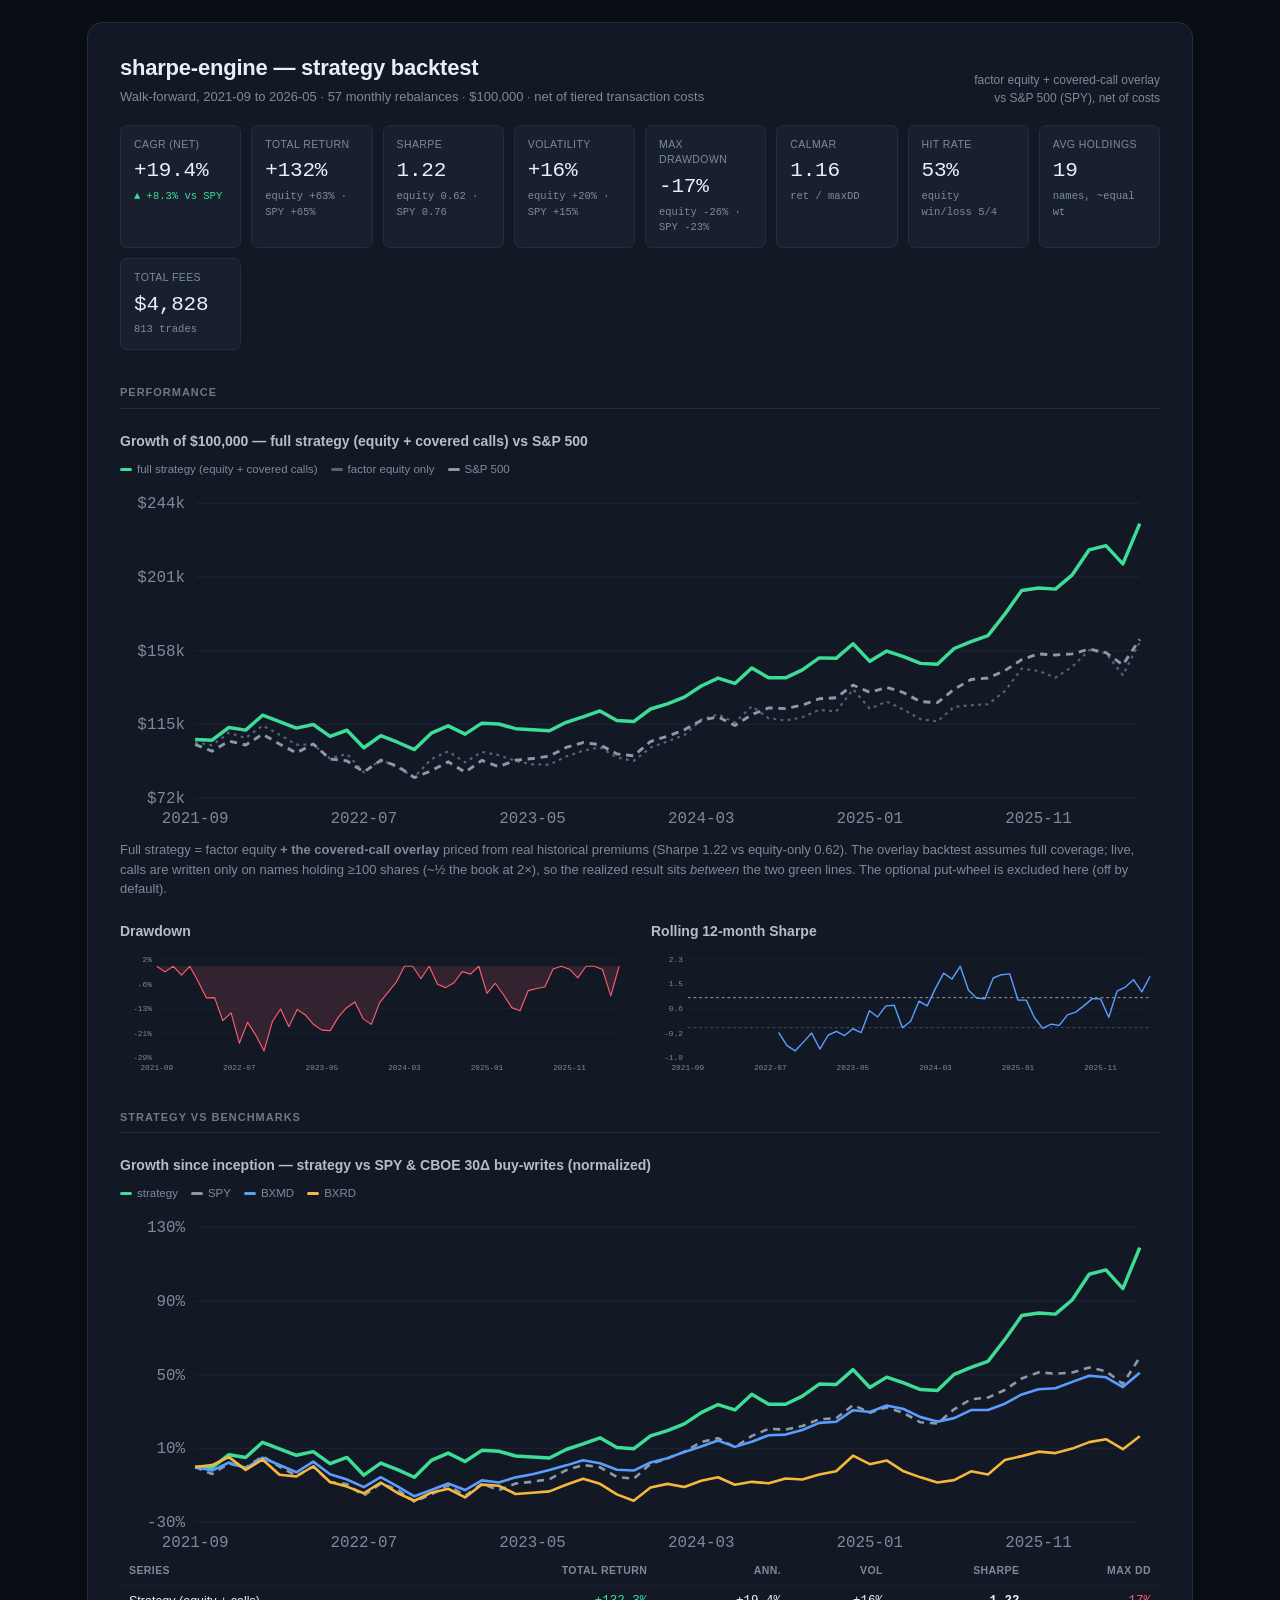
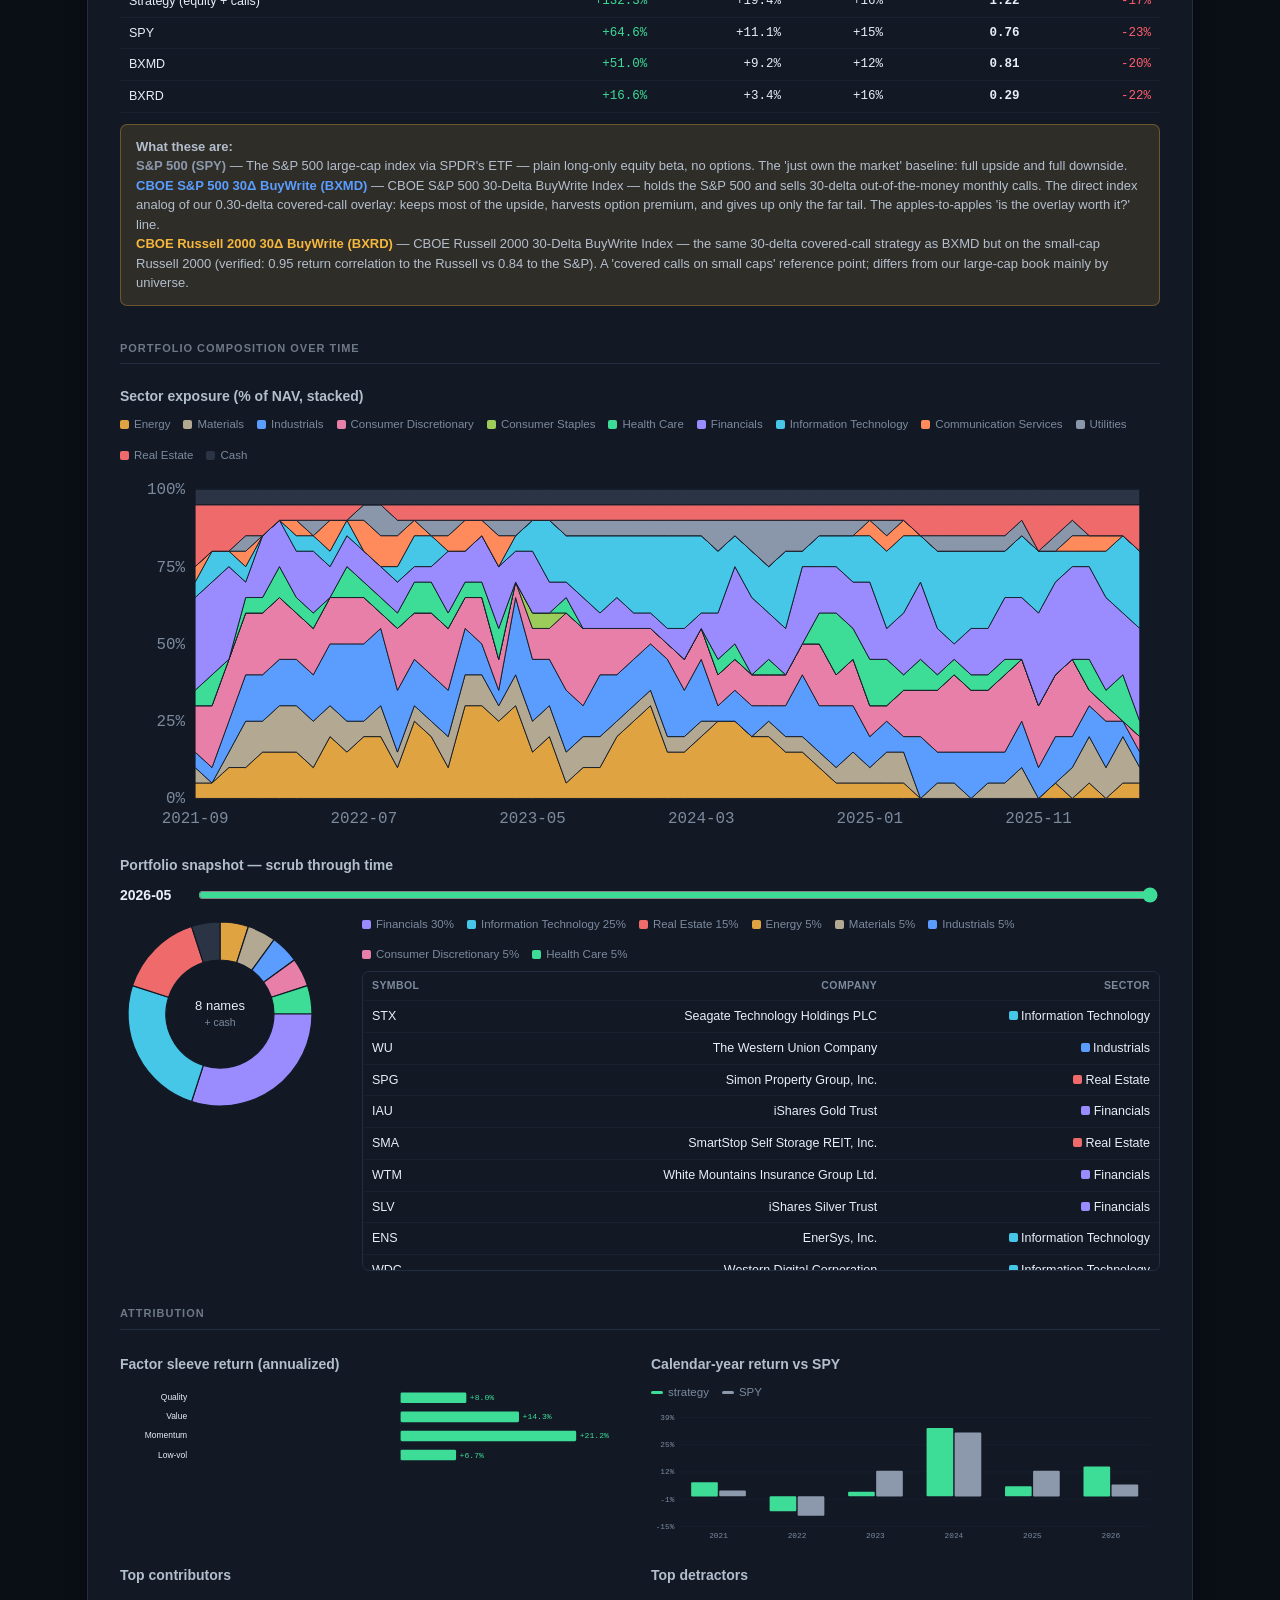
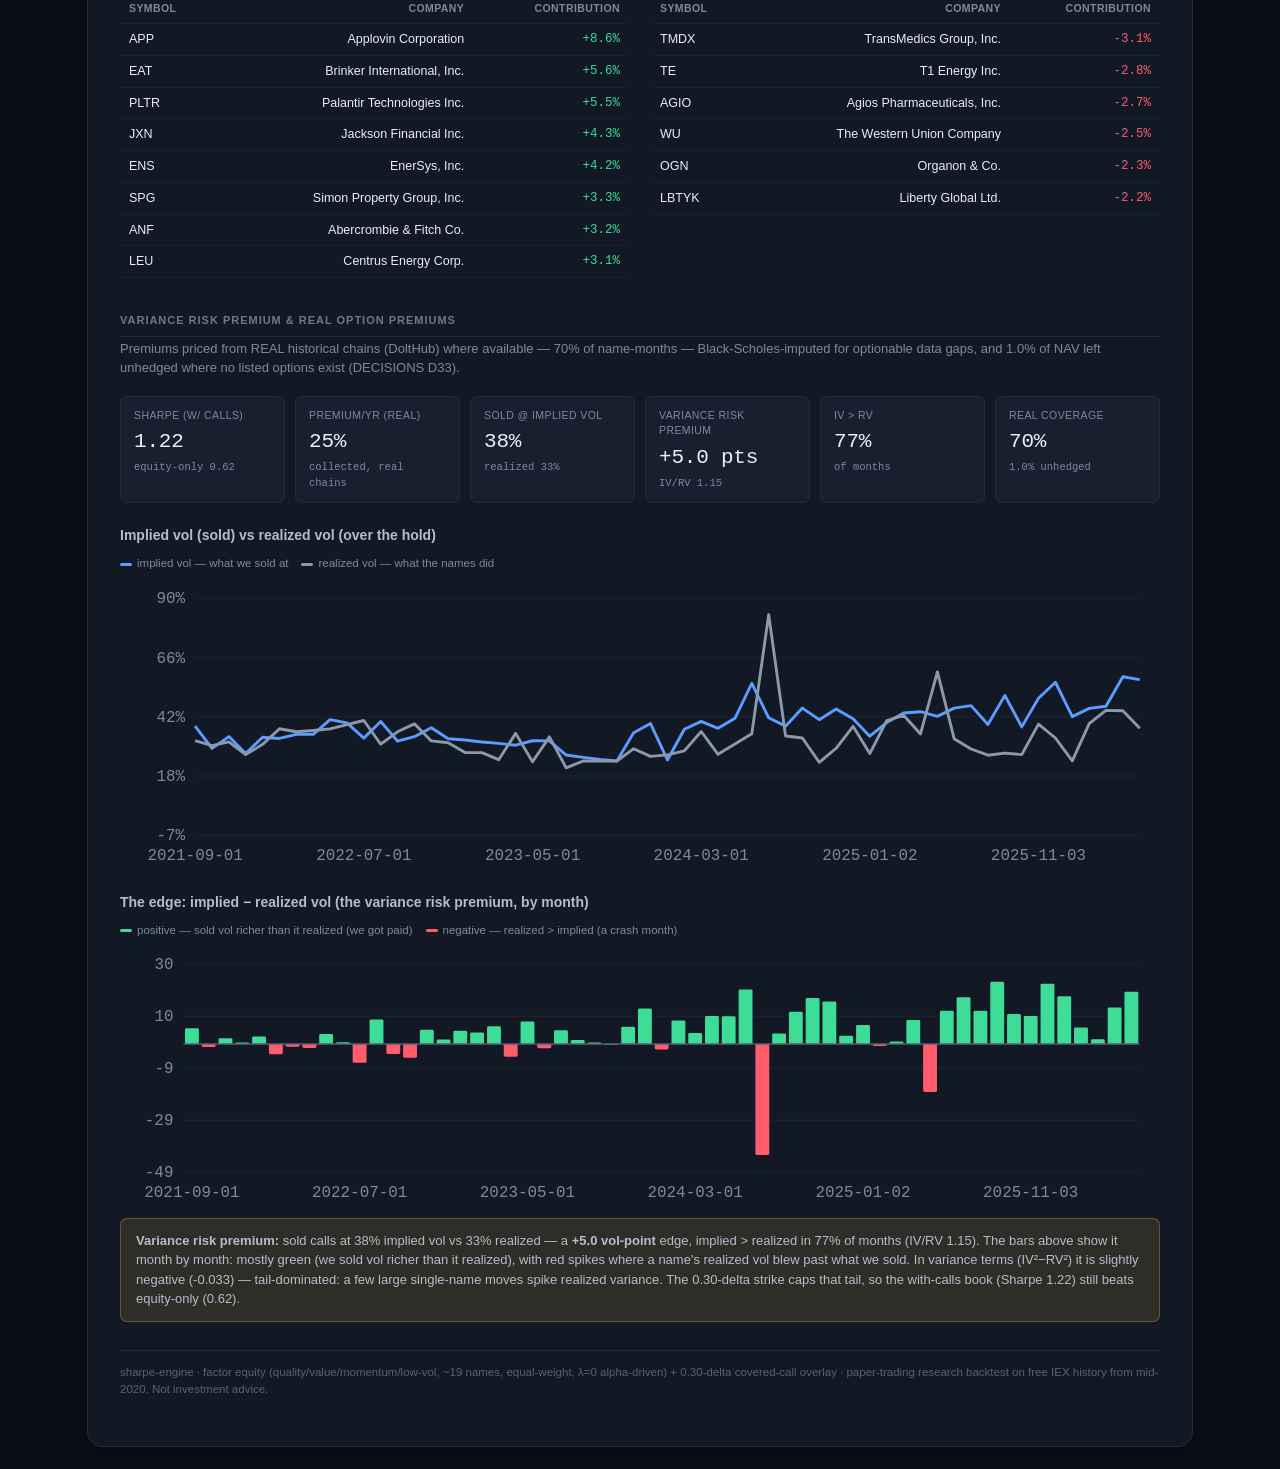
==== commit 3729a223: "dashboard: terminal-grade redesign across live + backtest tabs Rebuild the dashboard on a dense, fla" ====
--- a/reports/backtest_dashboard.html
+++ b/reports/backtest_dashboard.html
@@ -13,13 +13,13 @@
 .dash h1{font-size:22px;font-weight:650;margin:0;letter-spacing:-.01em;}
 .dash .sub{color:var(--muted,#7c8a9e);font-size:13px;margin:3px 0 0;}
 .dash h2{font-size:14px;font-weight:600;margin:22px 0 9px;color:var(--fg-dim,#b3becd);}
-.dash .sec{font-size:11px;font-weight:600;text-transform:uppercase;letter-spacing:.09em;color:var(--green,#3ddc97);
+.dash .sec{font-size:11px;font-weight:600;text-transform:uppercase;letter-spacing:.09em;color:var(--muted,#6f7986);
  margin:34px 0 2px;padding-bottom:7px;border-bottom:1px solid var(--line,#232d40);}
 .dash .kpis{display:grid;grid-template-columns:repeat(auto-fit,minmax(116px,1fr));gap:10px;margin-top:18px;}
 .dash .kpi{background:var(--panel-2,#182030);border:1px solid var(--line,#232d40);border-radius:var(--r-sm,7px);padding:11px 13px;}
 .dash .kpi .l{font-size:10.5px;color:var(--muted,#7c8a9e);text-transform:uppercase;letter-spacing:.04em;}
-.dash .kpi .v{font-size:21px;font-weight:650;margin-top:3px;font-variant-numeric:tabular-nums;}
-.dash .kpi .d{font-size:11px;margin-top:2px;color:var(--muted,#7c8a9e);}
+.dash .kpi .v{font-size:21px;font-weight:500;margin-top:3px;font-family:var(--mono,ui-monospace,Menlo,monospace);font-variant-numeric:tabular-nums;letter-spacing:-.01em;}
+.dash .kpi .d{font-size:10.5px;margin-top:2px;color:var(--muted,#7c8a9e);font-family:var(--mono,ui-monospace,Menlo,monospace);font-variant-numeric:tabular-nums;}
 .dash .pos{color:var(--green,#3ddc97);}.dash .neg{color:var(--red,#ff5d6c);}
 .dash .row{display:flex;gap:22px;flex-wrap:wrap;align-items:flex-start;}
 .dash .row>div{flex:1 1 380px;min-width:0;}
@@ -32,6 +32,7 @@
 .dash th:first-child,.dash td:first-child{text-align:left;}
 .dash thead th{color:var(--muted,#7c8a9e);font-weight:600;font-size:10.5px;text-transform:uppercase;letter-spacing:.04em;}
 .dash tbody tr:hover{background:var(--panel-2,#182030);}
+.dash #bmktbl td:not(:first-child),.dash #contrib td:last-child,.dash #detract td:last-child{font-family:var(--mono,ui-monospace,Menlo,monospace);}
 .dash .blot{max-height:300px;overflow:auto;border:1px solid var(--line,#232d40);border-radius:var(--r-sm,7px);}
 .dash .blot table{font-size:12px;}.dash .blot th{position:sticky;top:0;background:var(--panel,#121925);z-index:1;}
 .dash .adr{font-size:9.5px;color:var(--amber,#f5b73d);background:var(--amber-dim,rgba(245,183,61,.13));border-radius:3px;padding:1px 4px;margin-left:5px;}
@@ -121,6 +122,10 @@
     line:css('--line','#232d40'),grid:css('--line-soft','#19212f'),panel:css('--panel','#121925'),
     teal:css('--green','#3ddc97'),spy:css('--spy','#8c99ad'),blue:css('--accent','#5b9dff'),
     red:css('--red','#ff5d6c'),amber:css('--amber','#f5b73d')};
+  // SVG axis labels render in mono+tabular (matches the live charts' numeric ticks); the font
+  // stacks carry embedded double-quotes, so swap to single quotes to survive the style attribute.
+  const FM=css('--mono','ui-monospace,SFMono-Regular,Menlo,monospace').replace(/"/g,"'");
+  const FS=css('--font','-apple-system,Segoe UI,Roboto,Helvetica,Arial,sans-serif').replace(/"/g,"'");
   const SECCOL={"Energy":"#e0a341","Materials":"#b3a892","Industrials":"#5b9dff","Consumer Discretionary":"#e87fa8","Consumer Staples":"#9ccc5a","Health Care":"#3ddc97","Financials":"#9a8cff","Information Technology":"#46c7e8","Communication Services":"#ff8a5c","Utilities":"#8a97ab","Real Estate":"#ef6b6b","Unknown":"#5a6678","Cash":"#2a3445"};
   const pct=(v,d=1)=>v==null?"—":(v>=0?"+":"")+(v*100).toFixed(d)+"%";
   const usd=v=>(v<0?"-$":"$")+Math.abs(v).toLocaleString();
@@ -130,7 +135,7 @@
   const sx=(f,i,n)=>f.padL+(n<=1?0:i/(n-1)*f.plotW);
   const sy=(f,v,lo,hi)=>f.padT+(hi===lo?0:(hi-v)/(hi-lo)*f.plotH);
   const path=pts=>pts.map((p,i)=>(i?"L":"M")+p[0].toFixed(1)+" "+p[1].toFixed(1)).join(" ");
-  const open=f=>`<svg viewBox="0 0 ${f.w} ${f.h}" width="100%" role="img" preserveAspectRatio="xMidYMid meet" style="display:block;font-family:inherit;">`;
+  const open=f=>`<svg viewBox="0 0 ${f.w} ${f.h}" width="100%" role="img" preserveAspectRatio="xMidYMid meet" style="display:block;font-family:${FM};font-variant-numeric:tabular-nums;">`;
   function yaxis(f,lo,hi,fmt){let s="";for(let k=0;k<=4;k++){const v=lo+(hi-lo)*k/4,y=sy(f,v,lo,hi);
     s+=`<line x1="${f.padL}" y1="${y.toFixed(1)}" x2="${f.w-f.padR}" y2="${y.toFixed(1)}" stroke="${C.grid}" stroke-width="1"/>`;
     s+=`<text x="${f.padL-7}" y="${(y+3.5).toFixed(1)}" text-anchor="end" font-size="11" fill="${C.mut}">${fmt(v)}</text>`;}return s;}
@@ -178,7 +183,7 @@
   function hbars(id,items,fmt){
     const f={w:W,h:items.length*27+12,padL:104},plotW=f.w-f.padL-30,mx=Math.max(...items.map(i=>Math.abs(i.v)))*1.18||1;let s=open(f);
     items.forEach((it,i)=>{const y=10+i*27,cz=f.padL+plotW/2,w=it.v/mx*plotW/2;
-      s+=`<text x="${f.padL-9}" y="${y+13}" text-anchor="end" font-size="12" fill="${C.ink}">${it.name}</text>`;
+      s+=`<text x="${f.padL-9}" y="${y+13}" text-anchor="end" font-size="12" fill="${C.ink}" style="font-family:${FS}">${it.name}</text>`;
       s+=`<line x1="${cz}" y1="${y}" x2="${cz}" y2="${y+20}" stroke="${C.line}" stroke-width="1"/>`;
       s+=`<rect x="${(w<0?cz+w:cz).toFixed(1)}" y="${y+2}" width="${Math.abs(w).toFixed(1)}" height="15" rx="2" fill="${it.v>=0?C.teal:C.red}"/>`;
       s+=`<text x="${(cz+w+(it.v>=0?5:-5)).toFixed(1)}" y="${y+13}" text-anchor="${it.v>=0?"start":"end"}" font-size="11.5" fill="${it.v>=0?C.teal:C.red}">${fmt(it.v)}</text>`;});
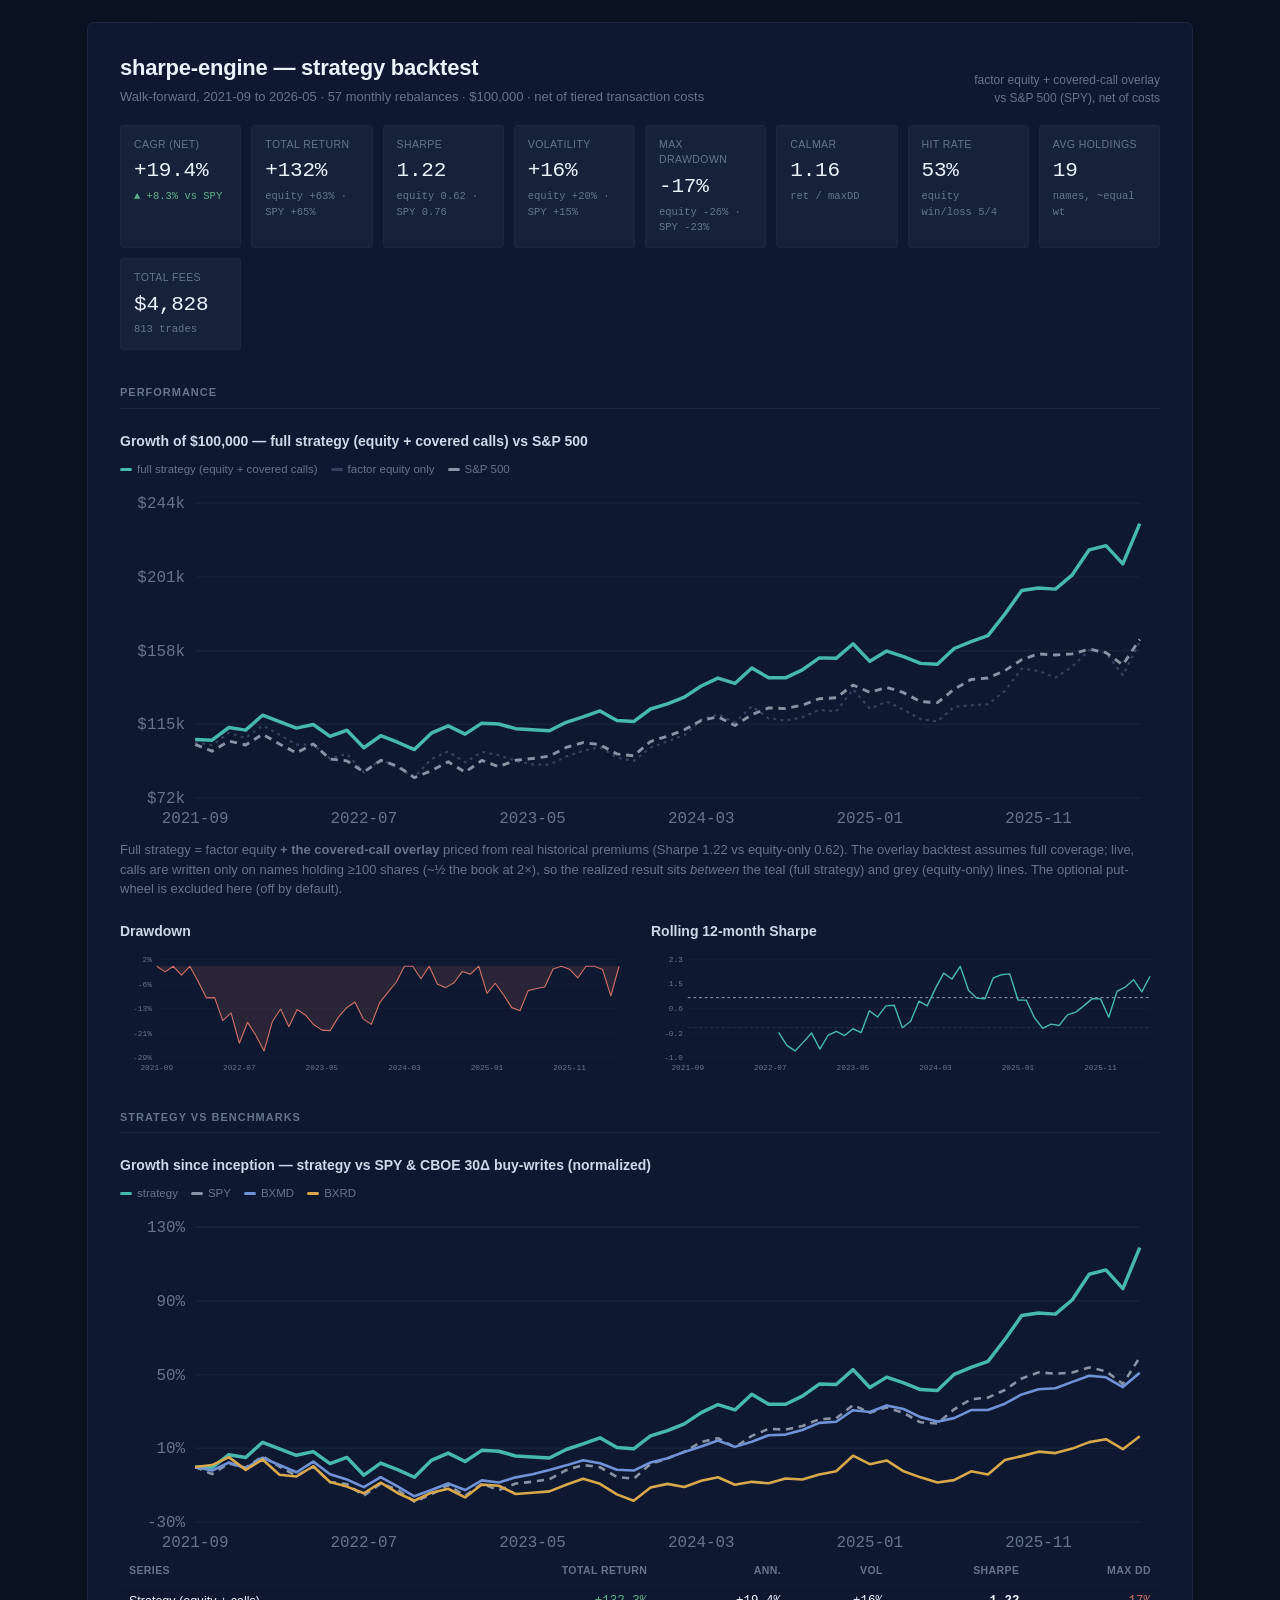
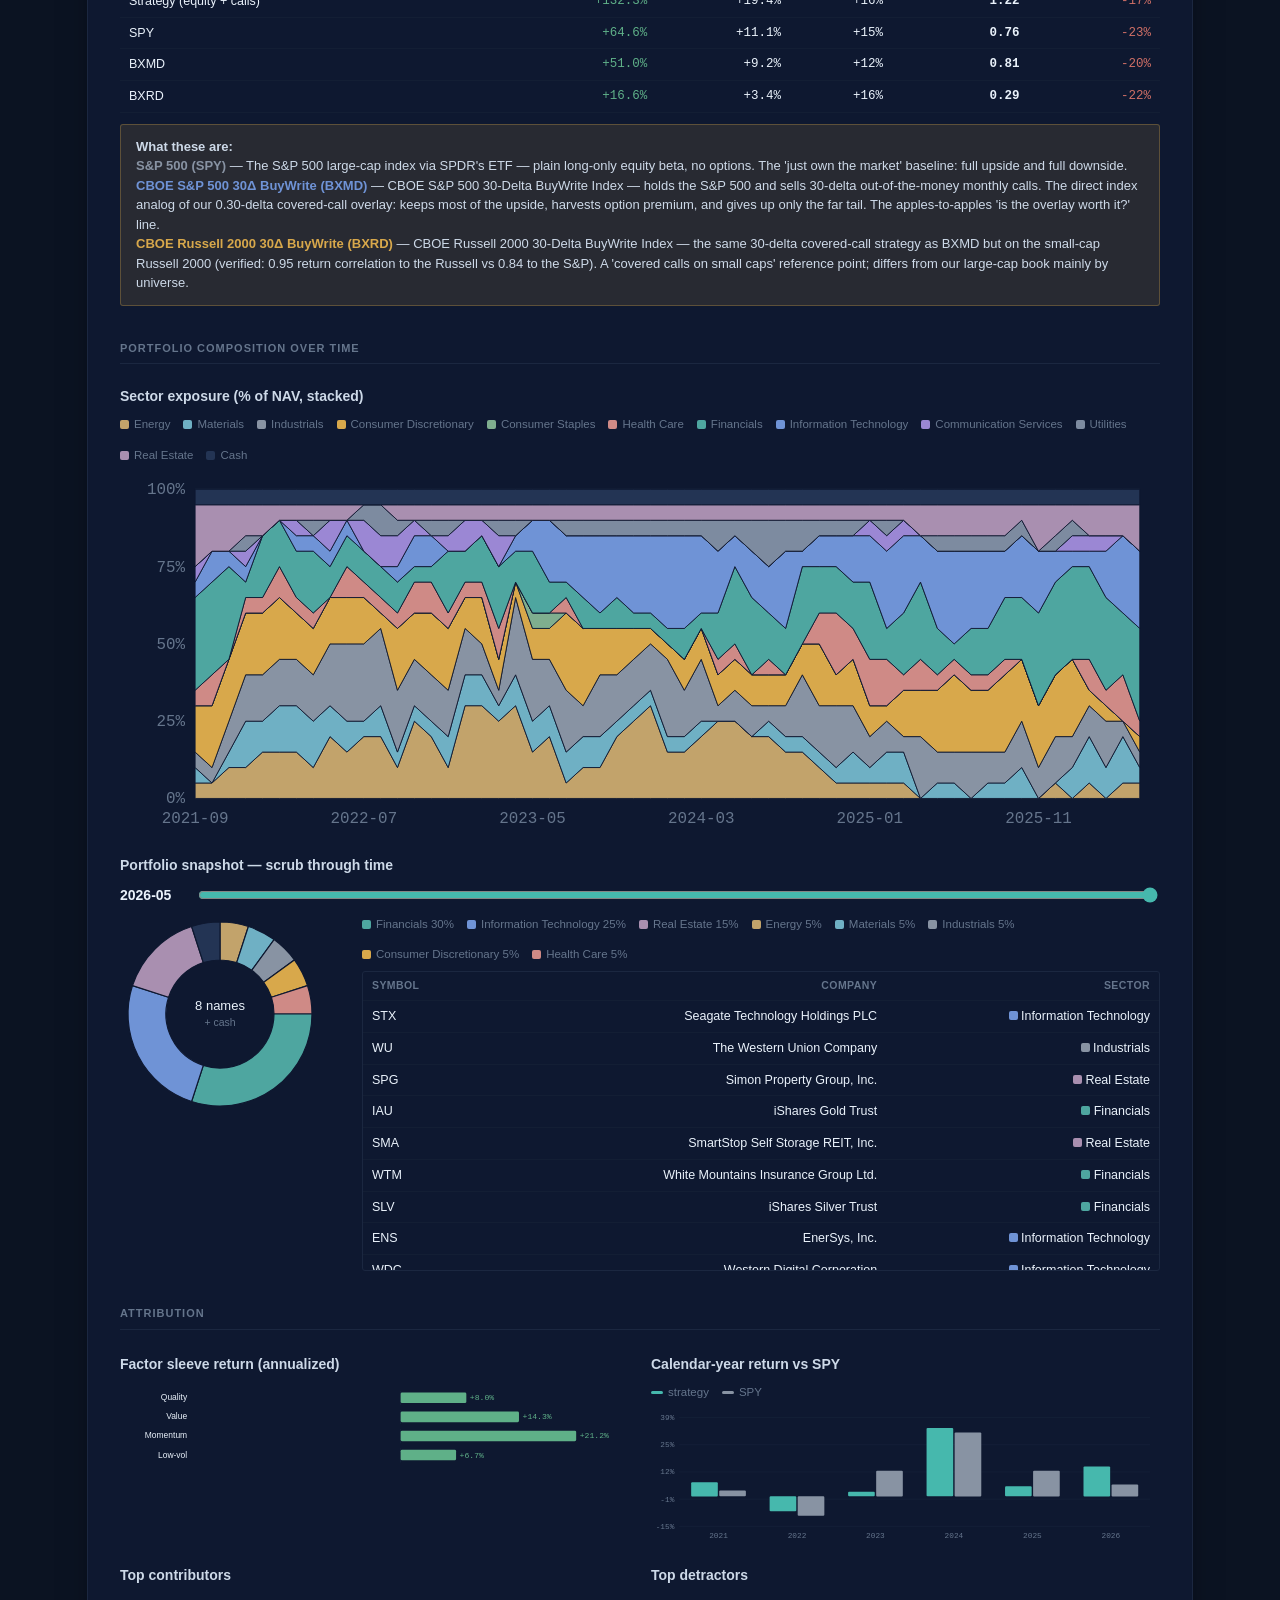
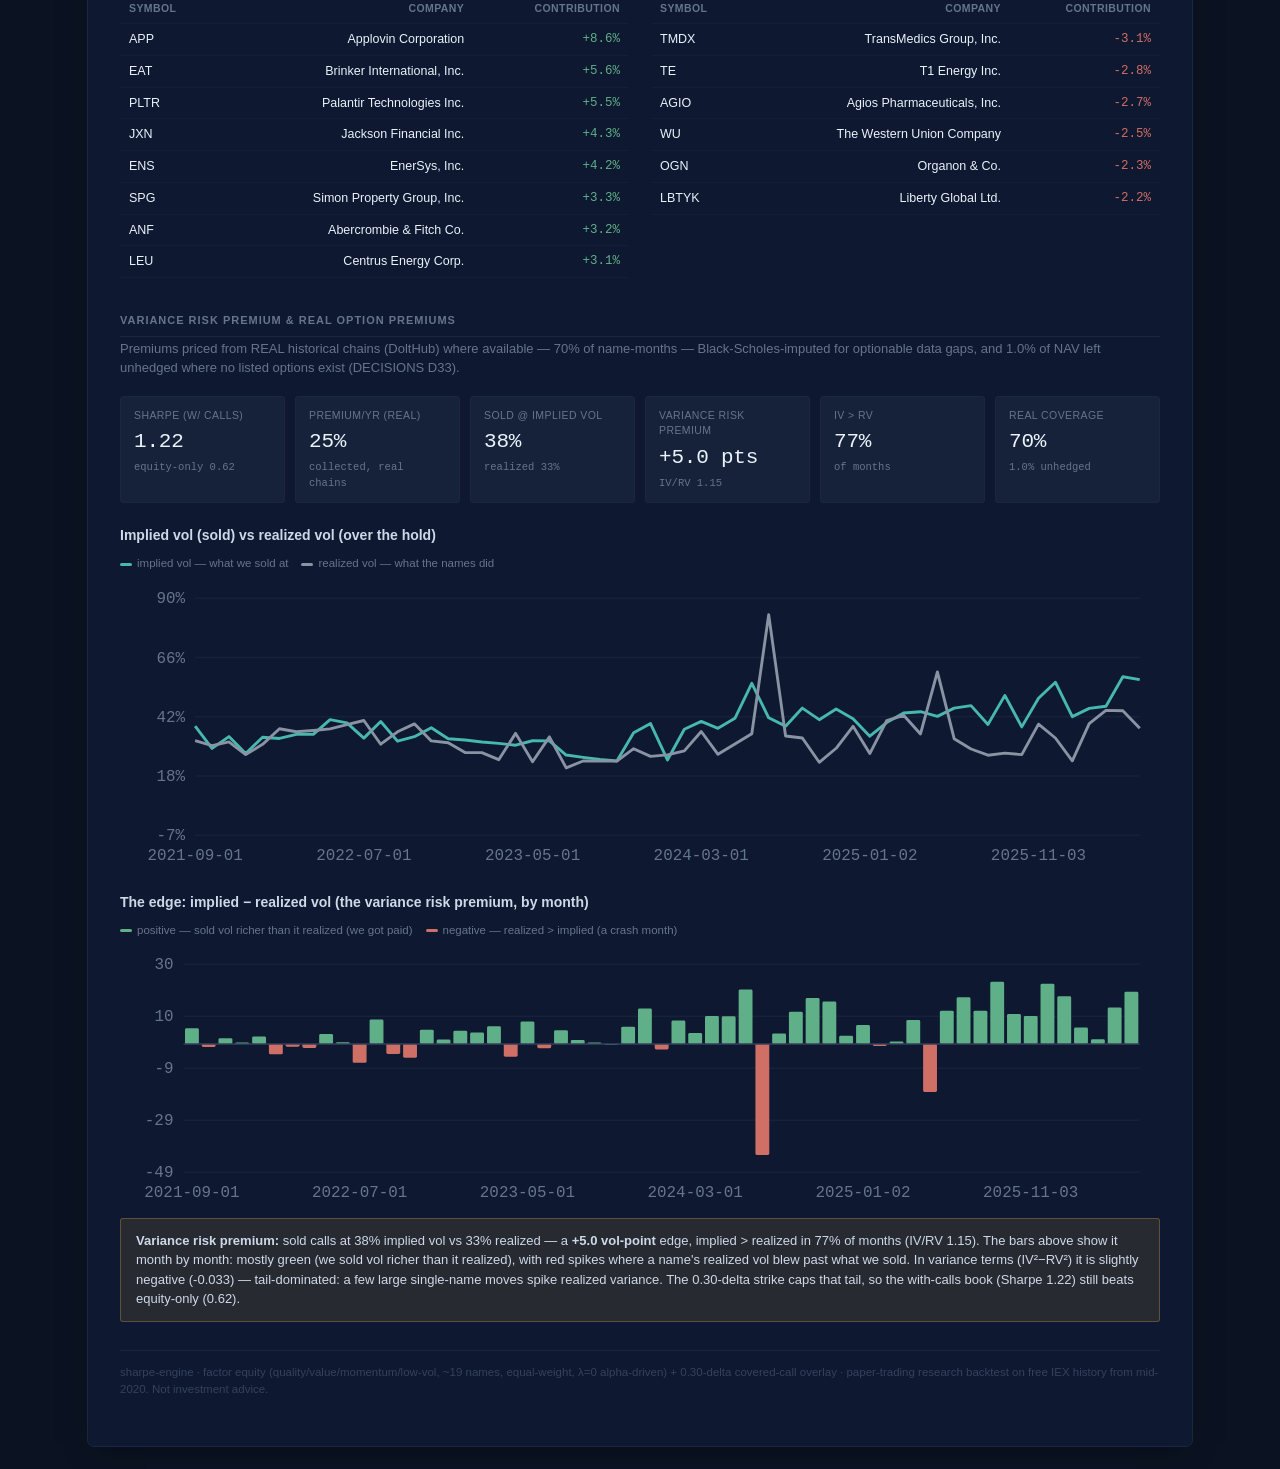
==== commit c1306769: "design: adopt SFI design language across dashboard + docs Replaces the prior "dark-institutional / t" ====
--- a/reports/backtest_dashboard.html
+++ b/reports/backtest_dashboard.html
@@ -1,48 +1,49 @@
 <!DOCTYPE html>
 <html lang="en">
-<head><meta charset="utf-8"><meta name="viewport" content="width=device-width, initial-scale=1"><link rel="icon" href="/favicon.svg" type="image/svg+xml"><link rel="stylesheet" href="/static/theme.css"><title>sharpe-engine — backtest dashboard</title></head>
-<body style="margin:0;padding:22px 0;background:var(--bg,#0a0e15);">
+<head><meta charset="utf-8"><meta name="viewport" content="width=device-width, initial-scale=1"><link rel="icon" href="/favicon.svg" type="image/svg+xml"><link rel="preconnect" href="https://fonts.googleapis.com"><link rel="preconnect" href="https://fonts.gstatic.com" crossorigin><link rel="stylesheet" href="https://fonts.googleapis.com/css2?family=IBM+Plex+Mono:wght@400;500;600&family=Space+Grotesk:wght@400;500;600;700&display=swap"><link rel="stylesheet" href="/static/theme.css?v=5"><title>sharpe-engine — backtest dashboard</title></head>
+<body style="margin:0;padding:22px 0;background:var(--bg,#0b1322);">
 <style>
-/* Dark-institutional backtest tab. Colours come from the shared design tokens in
-   /static/theme.css; the var() fallbacks keep it self-sufficient if opened standalone. */
+/* SFI backtest tab (the "SFI Design Language" — navy ink, teal accent). Colours come from the
+   shared design tokens in /static/theme.css; the var() fallbacks keep it self-sufficient if
+   opened standalone. Full spec: docs/DESIGN_LANGUAGE.md. */
 .dash{font-family:var(--font,-apple-system,BlinkMacSystemFont,"Segoe UI",Roboto,Helvetica,Arial,sans-serif);
- color:var(--fg,#e9eef7);background:var(--panel,#121925);max-width:1040px;margin:0 auto;padding:28px 32px 36px;
- border:1px solid var(--line,#232d40);border-radius:var(--r-lg,15px);line-height:1.5;-webkit-font-smoothing:antialiased;
+ color:var(--fg,#eaf2fb);background:var(--panel,#0e1830);max-width:1040px;margin:0 auto;padding:28px 32px 36px;
+ border:1px solid var(--line,#1b2740);border-radius:var(--r-lg,7px);line-height:1.5;-webkit-font-smoothing:antialiased;
  box-shadow:var(--shadow,0 8px 30px -12px rgba(0,0,0,.6));}
 .dash *{box-sizing:border-box;}
 .dash h1{font-size:22px;font-weight:650;margin:0;letter-spacing:-.01em;}
-.dash .sub{color:var(--muted,#7c8a9e);font-size:13px;margin:3px 0 0;}
-.dash h2{font-size:14px;font-weight:600;margin:22px 0 9px;color:var(--fg-dim,#b3becd);}
-.dash .sec{font-size:11px;font-weight:600;text-transform:uppercase;letter-spacing:.09em;color:var(--muted,#6f7986);
- margin:34px 0 2px;padding-bottom:7px;border-bottom:1px solid var(--line,#232d40);}
+.dash .sub{color:var(--muted,#65758c);font-size:13px;margin:3px 0 0;}
+.dash h2{font-size:14px;font-weight:600;margin:22px 0 9px;color:var(--fg-dim,#cdd9e8);}
+.dash .sec{font-size:11px;font-weight:600;text-transform:uppercase;letter-spacing:.09em;color:var(--muted,#65758c);
+ margin:34px 0 2px;padding-bottom:7px;border-bottom:1px solid var(--line,#1b2740);}
 .dash .kpis{display:grid;grid-template-columns:repeat(auto-fit,minmax(116px,1fr));gap:10px;margin-top:18px;}
-.dash .kpi{background:var(--panel-2,#182030);border:1px solid var(--line,#232d40);border-radius:var(--r-sm,7px);padding:11px 13px;}
-.dash .kpi .l{font-size:10.5px;color:var(--muted,#7c8a9e);text-transform:uppercase;letter-spacing:.04em;}
+.dash .kpi{background:var(--panel-2,#16223a);border:1px solid var(--line,#1b2740);border-radius:var(--r-sm,3px);padding:11px 13px;}
+.dash .kpi .l{font-size:10.5px;color:var(--muted,#65758c);text-transform:uppercase;letter-spacing:.04em;}
 .dash .kpi .v{font-size:21px;font-weight:500;margin-top:3px;font-family:var(--mono,ui-monospace,Menlo,monospace);font-variant-numeric:tabular-nums;letter-spacing:-.01em;}
-.dash .kpi .d{font-size:10.5px;margin-top:2px;color:var(--muted,#7c8a9e);font-family:var(--mono,ui-monospace,Menlo,monospace);font-variant-numeric:tabular-nums;}
-.dash .pos{color:var(--green,#3ddc97);}.dash .neg{color:var(--red,#ff5d6c);}
+.dash .kpi .d{font-size:10.5px;margin-top:2px;color:var(--muted,#65758c);font-family:var(--mono,ui-monospace,Menlo,monospace);font-variant-numeric:tabular-nums;}
+.dash .pos{color:var(--green,#5fb088);}.dash .neg{color:var(--red,#cf6f66);}
 .dash .row{display:flex;gap:22px;flex-wrap:wrap;align-items:flex-start;}
 .dash .row>div{flex:1 1 380px;min-width:0;}
-.dash .lg{display:flex;gap:13px;font-size:11.5px;color:var(--muted,#7c8a9e);margin:2px 0 8px;align-items:center;flex-wrap:wrap;}
+.dash .lg{display:flex;gap:13px;font-size:11.5px;color:var(--muted,#65758c);margin:2px 0 8px;align-items:center;flex-wrap:wrap;}
 .dash .lg span{display:inline-flex;align-items:center;gap:5px;}
 .dash .sw{width:12px;height:3px;border-radius:2px;display:inline-block;}
 .dash .dot{width:9px;height:9px;border-radius:2px;display:inline-block;flex:none;}
 .dash table{width:100%;border-collapse:collapse;font-size:12.5px;font-variant-numeric:tabular-nums;}
-.dash th,.dash td{padding:6px 9px;text-align:right;border-bottom:1px solid var(--line-soft,#19212f);}
+.dash th,.dash td{padding:6px 9px;text-align:right;border-bottom:1px solid var(--line-soft,#131e34);}
 .dash th:first-child,.dash td:first-child{text-align:left;}
-.dash thead th{color:var(--muted,#7c8a9e);font-weight:600;font-size:10.5px;text-transform:uppercase;letter-spacing:.04em;}
-.dash tbody tr:hover{background:var(--panel-2,#182030);}
+.dash thead th{color:var(--muted,#65758c);font-weight:600;font-size:10.5px;text-transform:uppercase;letter-spacing:.04em;}
+.dash tbody tr:hover{background:var(--panel-2,#16223a);}
 .dash #bmktbl td:not(:first-child),.dash #contrib td:last-child,.dash #detract td:last-child{font-family:var(--mono,ui-monospace,Menlo,monospace);}
-.dash .blot{max-height:300px;overflow:auto;border:1px solid var(--line,#232d40);border-radius:var(--r-sm,7px);}
-.dash .blot table{font-size:12px;}.dash .blot th{position:sticky;top:0;background:var(--panel,#121925);z-index:1;}
-.dash .adr{font-size:9.5px;color:var(--amber,#f5b73d);background:var(--amber-dim,rgba(245,183,61,.13));border-radius:3px;padding:1px 4px;margin-left:5px;}
-.dash .call{background:var(--green-dim,rgba(61,220,151,.13));border:1px solid rgba(61,220,151,.28);border-radius:var(--r-sm,7px);padding:12px 15px;font-size:13px;margin-top:13px;color:var(--fg-dim,#b3becd);}
-.dash .note{background:var(--amber-dim,rgba(245,183,61,.13));border:1px solid rgba(245,183,61,.30);border-radius:var(--r-sm,7px);padding:12px 15px;font-size:13px;margin-top:11px;color:var(--fg-dim,#b3becd);}
-.dash input[type=range]{width:100%;accent-color:var(--green,#3ddc97);}
+.dash .blot{max-height:300px;overflow:auto;border:1px solid var(--line,#1b2740);border-radius:var(--r-sm,3px);}
+.dash .blot table{font-size:12px;}.dash .blot th{position:sticky;top:0;background:var(--panel,#0e1830);z-index:1;}
+.dash .adr{font-size:9.5px;color:var(--amber,#d8a84b);background:var(--amber-dim,rgba(216,168,75,.13));border-radius:3px;padding:1px 4px;margin-left:5px;}
+.dash .call{background:var(--green-dim,rgba(95,176,136,.13));border:1px solid rgba(95,176,136,.28);border-radius:var(--r-sm,3px);padding:12px 15px;font-size:13px;margin-top:13px;color:var(--fg-dim,#cdd9e8);}
+.dash .note{background:var(--amber-dim,rgba(216,168,75,.13));border:1px solid rgba(216,168,75,.30);border-radius:var(--r-sm,3px);padding:12px 15px;font-size:13px;margin-top:11px;color:var(--fg-dim,#cdd9e8);}
+.dash input[type=range]{width:100%;accent-color:var(--accent,#46b8ad);}
 .dash .scrub{display:flex;gap:14px;align-items:center;margin:4px 0 8px;}
 .dash .scrub b{font-weight:650;min-width:62px;font-size:14px;}
-.dash .foot{color:var(--faint,#54627a);font-size:11.5px;margin-top:28px;border-top:1px solid var(--line,#232d40);padding-top:13px;}
-.dash .snapbox{max-height:300px;overflow:auto;border:1px solid var(--line,#232d40);border-radius:var(--r-sm,7px);}
+.dash .foot{color:var(--faint,#34425e);font-size:11.5px;margin-top:28px;border-top:1px solid var(--line,#1b2740);padding-top:13px;}
+.dash .snapbox{max-height:300px;overflow:auto;border:1px solid var(--line,#1b2740);border-radius:var(--r-sm,3px);}
 .sr-only{position:absolute;width:1px;height:1px;overflow:hidden;clip:rect(0 0 0 0);}
 @media print{body{background:#fff!important;}.dash{box-shadow:none;border:0;max-width:100%;}}
 </style>
@@ -52,13 +53,13 @@
 
 <div style="display:flex;justify-content:space-between;align-items:flex-end;gap:12px;flex-wrap:wrap;">
   <div><h1>sharpe-engine — strategy backtest</h1><p class="sub" id="period"></p></div>
-  <div style="font-size:12px;color:var(--muted,#7c8a9e);text-align:right;">factor equity + covered-call overlay<br>vs S&amp;P 500 (SPY), net of costs</div>
+  <div style="font-size:12px;color:var(--muted,#65758c);text-align:right;">factor equity + covered-call overlay<br>vs S&amp;P 500 (SPY), net of costs</div>
 </div>
 <div class="kpis" id="kpis"></div>
 
 <div class="sec">Performance</div>
 <h2>Growth of $100,000 — full strategy (equity + covered calls) vs S&amp;P 500</h2>
-<div class="lg"><span><i class="sw" style="background:var(--green,#3ddc97)"></i>full strategy (equity + covered calls)</span><span><i class="sw" style="background:var(--faint,#54627a)"></i>factor equity only</span><span><i class="sw" style="background:var(--spy,#8c99ad)"></i>S&amp;P 500</span></div>
+<div class="lg"><span><i class="sw" style="background:var(--accent,#46b8ad)"></i>full strategy (equity + covered calls)</span><span><i class="sw" style="background:var(--faint,#34425e)"></i>factor equity only</span><span><i class="sw" style="background:var(--spy,#8893a3)"></i>S&amp;P 500</span></div>
 <div id="growth"></div>
 <p class="sub" id="growthnote" style="margin:8px 0 0;"></p>
 <div class="row">
@@ -92,7 +93,7 @@
 <div class="row">
   <div><h2>Factor sleeve return (annualized)</h2><div id="attr"></div></div>
   <div><h2>Calendar-year return vs SPY</h2>
-    <div class="lg"><span><i class="sw" style="background:var(--green,#3ddc97)"></i>strategy</span><span><i class="sw" style="background:var(--spy,#8c99ad)"></i>SPY</span></div>
+    <div class="lg"><span><i class="sw" style="background:var(--accent,#46b8ad)"></i>strategy</span><span><i class="sw" style="background:var(--spy,#8893a3)"></i>SPY</span></div>
     <div id="years"></div></div>
 </div>
 <div class="row">
@@ -104,10 +105,10 @@
 <p class="sub" id="vrpsub" style="margin:2px 0 4px;"></p>
 <div class="kpis" id="vrpkpis"></div>
 <h2>Implied vol (sold) vs realized vol (over the hold)</h2>
-<div class="lg"><span><i class="sw" style="background:var(--accent,#5b9dff)"></i>implied vol — what we sold at</span><span><i class="sw" style="background:var(--spy,#8c99ad)"></i>realized vol — what the names did</span></div>
+<div class="lg"><span><i class="sw" style="background:var(--accent,#46b8ad)"></i>implied vol — what we sold at</span><span><i class="sw" style="background:var(--spy,#8893a3)"></i>realized vol — what the names did</span></div>
 <div id="vrpchart"></div>
 <h2>The edge: implied − realized vol (the variance risk premium, by month)</h2>
-<div class="lg"><span><i class="sw" style="background:var(--green,#3ddc97)"></i>positive — sold vol richer than it realized (we got paid)</span><span><i class="sw" style="background:var(--red,#ff5d6c)"></i>negative — realized &gt; implied (a crash month)</span></div>
+<div class="lg"><span><i class="sw" style="background:var(--green,#5fb088)"></i>positive — sold vol richer than it realized (we got paid)</span><span><i class="sw" style="background:var(--red,#cf6f66)"></i>negative — realized &gt; implied (a crash month)</span></div>
 <div id="vrpdiff"></div>
 <div class="note" id="vrpnote"></div>
 
@@ -118,15 +119,18 @@
 const DATA = {"meta": {"start": "2021-09", "end": "2026-05", "months": 57, "nav": 100000}, "labels": ["2021-09", "2021-10", "2021-11", "2021-12", "2022-01", "2022-02", "2022-03", "2022-04", "2022-05", "2022-06", "2022-07", "2022-08", "2022-09", "2022-10", "2022-11", "2022-12", "2023-01", "2023-02", "2023-03", "2023-04", "2023-05", "2023-06", "2023-07", "2023-08", "2023-09", "2023-10", "2023-11", "2023-12", "2024-01", "2024-02", "2024-03", "2024-04", "2024-05", "2024-06", "2024-07", "2024-08", "2024-09", "2024-10", "2024-11", "2024-12", "2025-01", "2025-02", "2025-03", "2025-04", "2025-05", "2025-06", "2025-07", "2025-08", "2025-09", "2025-10", "2025-11", "2025-12", "2026-01", "2026-02", "2026-03", "2026-04", "2026-05"], "date_isos": ["2021-09-01", "2021-10-01", "2021-11-01", "2021-12-01", "2022-01-03", "2022-02-01", "2022-03-01", "2022-04-01", "2022-05-02", "2022-06-01", "2022-07-01", "2022-08-01", "2022-09-01", "2022-10-03", "2022-11-01", "2022-12-01", "2023-01-03", "2023-02-01", "2023-03-01", "2023-04-03", "2023-05-01", "2023-06-01", "2023-07-03", "2023-08-01", "2023-09-01", "2023-10-02", "2023-11-01", "2023-12-01", "2024-01-02", "2024-02-01", "2024-03-01", "2024-04-01", "2024-05-01", "2024-06-03", "2024-07-01", "2024-08-01", "2024-09-03", "2024-10-01", "2024-11-01", "2024-12-02", "2025-01-02", "2025-02-03", "2025-03-03", "2025-04-01", "2025-05-01", "2025-06-02", "2025-07-01", "2025-08-01", "2025-09-02", "2025-10-01", "2025-11-03", "2025-12-01", "2026-01-02", "2026-02-02", "2026-03-02", "2026-04-01", "2026-05-01"], "equity": {"cagr": 0.1086, "sharpe": 0.616, "vol": 0.1997, "maxdd": -0.2641, "calmar": 0.411, "total_return": 0.6321, "hit_rate": 0.526, "streaks": {"win": 5, "loss": 4}, "cum": [1.04521, 1.02705, 1.10031, 1.06978, 1.14331, 1.08957, 1.03054, 1.03159, 0.94957, 0.97686, 0.86916, 0.94345, 0.89745, 0.84132, 0.9462, 0.99088, 0.92788, 0.98878, 0.96999, 0.93551, 0.91579, 0.91386, 0.96175, 0.99554, 1.01602, 0.95578, 0.93616, 1.01364, 1.05001, 1.08637, 1.1778, 1.20729, 1.1604, 1.25524, 1.18514, 1.17152, 1.19078, 1.23439, 1.2245, 1.35486, 1.24054, 1.283, 1.2346, 1.18023, 1.16653, 1.25204, 1.26101, 1.26703, 1.34362, 1.47525, 1.46182, 1.42195, 1.48675, 1.58318, 1.56709, 1.43696, 1.63209], "spy_cum": [1.03226, 0.99232, 1.05135, 1.02934, 1.09175, 1.03489, 0.98247, 1.03503, 0.94744, 0.93604, 0.87091, 0.93869, 0.90569, 0.83789, 0.87868, 0.93101, 0.87048, 0.93841, 0.902, 0.93924, 0.94963, 0.96387, 1.01437, 1.04305, 1.03103, 0.9766, 0.96586, 1.04888, 1.08012, 1.11796, 1.17214, 1.19335, 1.14285, 1.20606, 1.24589, 1.24127, 1.26179, 1.29938, 1.30491, 1.3795, 1.33597, 1.36586, 1.33441, 1.28222, 1.27605, 1.35464, 1.41143, 1.4208, 1.46344, 1.52773, 1.56163, 1.55451, 1.56154, 1.5891, 1.56844, 1.49721, 1.64646], "dd": [0.0, -0.01738, 0.0, -0.02775, 0.0, -0.047, -0.09863, -0.09772, -0.16945, -0.14558, -0.23978, -0.1748, -0.21504, -0.26413, -0.1724, -0.13332, -0.18842, -0.13516, -0.1516, -0.18175, -0.199, -0.20069, -0.1588, -0.12924, -0.11134, -0.16402, -0.18119, -0.11341, -0.0816, -0.04981, 0.0, 0.0, -0.03883, 0.0, -0.05585, -0.06669, -0.05135, -0.01661, -0.02449, 0.0, -0.08438, -0.05304, -0.08876, -0.12889, -0.139, -0.07589, -0.06927, -0.06483, -0.0083, 0.0, -0.00911, -0.03613, 0.0, 0.0, -0.01016, -0.09236, 0.0], "roll_sharpe": [null, null, null, null, null, null, null, null, null, null, null, -0.16122, -0.59377, -0.77911, -0.48311, -0.1808, -0.71543, -0.25493, -0.1215, -0.26309, -0.03697, -0.16462, 0.56504, 0.35565, 0.72722, 0.74903, -0.00118, 0.21206, 0.88361, 0.724, 1.30955, 1.81735, 1.62371, 2.04936, 1.25193, 0.98525, 0.96302, 1.65774, 1.76866, 1.79409, 0.92121, 0.91944, 0.33135, -0.02445, 0.11505, 0.07311, 0.42647, 0.51951, 0.73383, 0.96776, 0.96172, 0.34686, 1.21906, 1.3554, 1.6008, 1.19357, 1.71559]}, "spy": {"cagr": 0.1107, "sharpe": 0.757, "vol": 0.1549, "maxdd": -0.2325, "total_return": 0.6465}, "years": [{"y": 2021, "strat": 0.0698, "spy": 0.0293}, {"y": 2022, "strat": -0.0738, "spy": -0.0955}, {"y": 2023, "strat": 0.023, "spy": 0.1266}, {"y": 2024, "strat": 0.3366, "spy": 0.3152}, {"y": 2025, "strat": 0.0495, "spy": 0.1269}, {"y": 2026, "strat": 0.1478, "spy": 0.0591}], "composition": {"sectors_order": ["Energy", "Materials", "Industrials", "Consumer Discretionary", "Consumer Staples", "Health Care", "Financials", "Information Technology", "Communication Services", "Utilities", "Real Estate"], "sectors": {"Energy": [0.05, 0.05, 0.1, 0.1, 0.15, 0.15, 0.15, 0.1, 0.2, 0.15, 0.2, 0.2, 0.1, 0.25, 0.2, 0.1, 0.3, 0.3, 0.25, 0.3, 0.15, 0.2, 0.05, 0.1, 0.1, 0.2, 0.25, 0.3, 0.15, 0.15, 0.2, 0.25, 0.25, 0.2, 0.2, 0.15, 0.15, 0.1, 0.05, 0.05, 0.05, 0.05, 0.05, 0.0, 0.0, 0.0, 0.0, 0.0, 0.0, 0.0, 0.0, 0.05, 0.0, 0.05, 0.0, 0.05, 0.05], "Materials": [0.05, 0.0, 0.05, 0.15, 0.1, 0.15, 0.15, 0.15, 0.1, 0.1, 0.05, 0.1, 0.05, 0.05, 0.05, 0.1, 0.1, 0.1, 0.05, 0.1, 0.1, 0.1, 0.1, 0.1, 0.1, 0.05, 0.05, 0.05, 0.05, 0.05, 0.05, 0.0, 0.0, 0.0, 0.05, 0.05, 0.05, 0.05, 0.05, 0.1, 0.05, 0.1, 0.1, 0.0, 0.05, 0.05, 0.0, 0.05, 0.05, 0.1, 0.0, 0.0, 0.1, 0.15, 0.1, 0.15, 0.05], "Industrials": [0.05, 0.05, 0.1, 0.15, 0.15, 0.15, 0.15, 0.15, 0.2, 0.25, 0.25, 0.25, 0.2, 0.15, 0.15, 0.15, 0.15, 0.1, 0.05, 0.25, 0.2, 0.15, 0.2, 0.1, 0.2, 0.15, 0.15, 0.15, 0.25, 0.15, 0.2, 0.05, 0.1, 0.1, 0.05, 0.1, 0.2, 0.15, 0.2, 0.15, 0.1, 0.1, 0.05, 0.2, 0.1, 0.1, 0.15, 0.1, 0.1, 0.15, 0.1, 0.15, 0.1, 0.1, 0.15, 0.05, 0.05], "Consumer Discretionary": [0.15, 0.2, 0.2, 0.2, 0.2, 0.2, 0.15, 0.15, 0.15, 0.15, 0.15, 0.05, 0.2, 0.15, 0.2, 0.2, 0.1, 0.15, 0.1, 0.05, 0.1, 0.1, 0.25, 0.25, 0.15, 0.15, 0.1, 0.05, 0.05, 0.1, 0.1, 0.1, 0.1, 0.1, 0.1, 0.1, 0.1, 0.2, 0.1, 0.15, 0.1, 0.05, 0.15, 0.15, 0.2, 0.25, 0.2, 0.2, 0.25, 0.2, 0.2, 0.2, 0.25, 0.05, 0.05, 0.0, 0.05], "Consumer Staples": [0.0, 0.0, 0.0, 0.0, 0.0, 0.0, 0.0, 0.0, 0.0, 0.0, 0.0, 0.0, 0.0, 0.0, 0.0, 0.0, 0.0, 0.0, 0.0, 0.0, 0.05, 0.05, 0.0, 0.0, 0.0, 0.0, 0.0, 0.0, 0.0, 0.0, 0.0, 0.0, 0.0, 0.0, 0.0, 0.0, 0.0, 0.0, 0.0, 0.0, 0.0, 0.0, 0.0, 0.0, 0.0, 0.0, 0.0, 0.0, 0.0, 0.0, 0.0, 0.0, 0.0, 0.0, 0.0, 0.0, 0.0], "Health Care": [0.05, 0.1, 0.0, 0.05, 0.05, 0.1, 0.05, 0.05, 0.0, 0.1, 0.05, 0.05, 0.05, 0.1, 0.1, 0.05, 0.05, 0.05, 0.1, 0.0, 0.0, 0.0, 0.05, 0.0, 0.0, 0.0, 0.0, 0.0, 0.0, 0.0, 0.0, 0.05, 0.05, 0.0, 0.05, 0.0, 0.0, 0.1, 0.2, 0.1, 0.15, 0.15, 0.05, 0.1, 0.05, 0.05, 0.05, 0.05, 0.05, 0.0, 0.0, 0.0, 0.0, 0.1, 0.05, 0.15, 0.05], "Financials": [0.3, 0.3, 0.3, 0.05, 0.2, 0.15, 0.15, 0.2, 0.1, 0.1, 0.1, 0.1, 0.1, 0.05, 0.05, 0.2, 0.1, 0.15, 0.2, 0.1, 0.2, 0.1, 0.05, 0.1, 0.05, 0.1, 0.05, 0.05, 0.05, 0.1, 0.05, 0.15, 0.25, 0.25, 0.15, 0.15, 0.25, 0.15, 0.15, 0.15, 0.25, 0.1, 0.2, 0.25, 0.15, 0.05, 0.15, 0.15, 0.2, 0.2, 0.3, 0.3, 0.3, 0.3, 0.3, 0.2, 0.3], "Information Technology": [0.05, 0.1, 0.05, 0.05, 0.0, 0.0, 0.05, 0.05, 0.05, 0.05, 0.0, 0.0, 0.05, 0.1, 0.1, 0.0, 0.0, 0.0, 0.0, 0.05, 0.1, 0.2, 0.15, 0.2, 0.25, 0.2, 0.25, 0.25, 0.3, 0.3, 0.25, 0.2, 0.1, 0.15, 0.15, 0.25, 0.05, 0.1, 0.1, 0.15, 0.15, 0.25, 0.25, 0.15, 0.25, 0.3, 0.25, 0.25, 0.15, 0.2, 0.2, 0.1, 0.05, 0.05, 0.15, 0.25, 0.25], "Communication Services": [0.05, 0.0, 0.0, 0.05, 0.0, 0.0, 0.05, 0.0, 0.1, 0.0, 0.1, 0.1, 0.1, 0.05, 0.0, 0.05, 0.1, 0.05, 0.1, 0.0, 0.0, 0.0, 0.0, 0.0, 0.0, 0.0, 0.0, 0.0, 0.0, 0.0, 0.0, 0.0, 0.0, 0.0, 0.0, 0.0, 0.0, 0.0, 0.0, 0.0, 0.05, 0.05, 0.05, 0.0, 0.0, 0.0, 0.0, 0.0, 0.0, 0.0, 0.0, 0.0, 0.05, 0.05, 0.05, 0.0, 0.0], "Utilities": [0.0, 0.0, 0.0, 0.05, 0.0, 0.0, 0.0, 0.05, 0.0, 0.0, 0.05, 0.1, 0.05, 0.0, 0.05, 0.05, 0.0, 0.0, 0.05, 0.05, 0.0, 0.0, 0.05, 0.05, 0.05, 0.05, 0.05, 0.05, 0.05, 0.05, 0.05, 0.1, 0.05, 0.1, 0.15, 0.1, 0.1, 0.05, 0.05, 0.05, 0.0, 0.05, 0.0, 0.0, 0.05, 0.05, 0.05, 0.05, 0.05, 0.05, 0.0, 0.05, 0.05, 0.0, 0.0, 0.0, 0.0], "Real Estate": [0.2, 0.15, 0.15, 0.1, 0.1, 0.05, 0.05, 0.05, 0.05, 0.05, 0.0, 0.0, 0.05, 0.05, 0.05, 0.05, 0.05, 0.05, 0.05, 0.05, 0.05, 0.05, 0.05, 0.05, 0.05, 0.05, 0.05, 0.05, 0.05, 0.05, 0.05, 0.05, 0.05, 0.05, 0.05, 0.05, 0.05, 0.05, 0.05, 0.05, 0.05, 0.05, 0.05, 0.1, 0.1, 0.1, 0.1, 0.1, 0.1, 0.05, 0.15, 0.1, 0.05, 0.1, 0.1, 0.1, 0.15]}, "n_names": [19, 19, 19, 19, 19, 19, 19, 19, 19, 19, 19, 19, 19, 19, 19, 19, 19, 19, 19, 19, 19, 19, 19, 19, 19, 19, 19, 19, 19, 19, 19, 19, 19, 19, 19, 19, 19, 19, 19, 19, 19, 19, 19, 19, 19, 19, 19, 19, 19, 19, 19, 19, 19, 19, 19, 19, 19], "cash": [0.05, 0.05, 0.05, 0.05, 0.05, 0.05, 0.05, 0.05, 0.05, 0.05, 0.05, 0.05, 0.05, 0.05, 0.05, 0.05, 0.05, 0.05, 0.05, 0.05, 0.05, 0.05, 0.05, 0.05, 0.05, 0.05, 0.05, 0.05, 0.05, 0.05, 0.05, 0.05, 0.05, 0.05, 0.05, 0.05, 0.05, 0.05, 0.05, 0.05, 0.05, 0.05, 0.05, 0.05, 0.05, 0.05, 0.05, 0.05, 0.05, 0.05, 0.05, 0.05, 0.05, 0.05, 0.05, 0.05, 0.05], "holdings_by_month": [["SLM", "AGNC", "CROX", "AI", "SPG", "NLY", "ANF", "JEF", "SIG", "AGIO", "RTX", "VAL", "TWO", "CG", "ALLY", "FHN", "TROX", "COF", "LBTYK"], ["WMG", "SPG", "CROX", "AGNC", "AI", "BCRX", "VVV", "RTX", "CG", "NLY", "FHN", "COF", "ALLY", "JEF", "ORLY", "ORCL", "IVZ", "MTD", "CPRI"], ["WMG", "MGY", "SPG", "AGNC", "NLY", "CG", "VVV", "JEF", "CROX", "LPX", "RTX", "FHN", "ATKR", "SIG", "FNB", "EBAY", "COF", "ORLY", "GS"], ["WMG", "MGY", "VVV", "ORLY", "WU", "HD", "SPG", "ATKR", "LPX", "EBAY", "CG", "CL", "CROX", "KMB", "LNG", "MTD", "RTX", "LBTYK", "AGNC"], ["WMG", "MGY", "JEF", "SPG", "VVV", "CHRD", "CUBI", "CG", "PRKS", "HD", "COR", "WU", "EBAY", "CROX", "LPX", "RDN", "MTD", "CL", "NLY"], ["WMG", "MGY", "CUBI", "JEF", "SPG", "VVV", "HD", "COR", "LPX", "CG", "PRKS", "MTD", "CROX", "WU", "CHRD", "EBAY", "AGIO", "DD", "CL"], ["WMG", "LPX", "SPG", "MGY", "VVV", "HD", "ECPG", "PRKS", "COR", "CG", "MTD", "CL", "CUBI", "STX", "EBAY", "KMB", "WU", "LBTYK", "CHRD"], ["WMG", "ECPG", "MGY", "CG", "HD", "LPX", "HLI", "EBAY", "SPG", "STX", "DD", "COR", "RRR", "CL", "CNP", "MTD", "DVN", "JEF", "RTX"], ["MGY", "WMG", "DVN", "EBAY", "LBTYK", "RRC", "CG", "LPX", "LBTYA", "ECPG", "DD", "SPG", "RTX", "MATX", "STX", "COR", "CHRD", "RRR", "DDS"], ["MGY", "WMG", "COR", "AMGN", "EBAY", "CL", "RRR", "WU", "DVN", "STX", "MTD", "CG", "MATX", "DD", "CRC", "DDS", "ECPG", "SPG", "RTX"], ["MGY", "WMG", "EBAY", "IT", "NRG", "ECPG", "MATX", "HLI", "AMGN", "CHRD", "AMR", "RRR", "LBTYK", "RTX", "COR", "HRB", "LBTYA", "DVN", "CL"], ["MGY", "DVN", "WMG", "AMR", "CHRD", "EBAY", "NRG", "ECPG", "LBTYK", "COR", "LPX", "LBTYA", "MATX", "RTX", "HLI", "AMGN", "CMC", "BKR", "CNP"], ["HRB", "MGY", "WMG", "AMGN", "CL", "EBAY", "RTX", "NRG", "LBTYK", "WU", "LBTYA", "DVN", "IT", "RRR", "AMCR", "SPG", "HLI", "ECPG", "STX"], ["COR", "AMR", "WMG", "CL", "WU", "HD", "MGY", "RTX", "CHRD", "PI", "STX", "DVN", "SM", "AMGN", "MTD", "HLI", "HRB", "SPG", "LBTYK"], ["COR", "CL", "AMR", "MGY", "WU", "WMG", "HD", "HRB", "RTX", "STX", "MTD", "PI", "CHRD", "NRG", "RRR", "DVN", "JXN", "AMGN", "SPG"], ["AMR", "WMG", "HRB", "FNB", "RTX", "AMCR", "AMGN", "JXN", "COR", "SPG", "CL", "KMB", "NRG", "WU", "HLI", "NPO", "LBTYK", "BHF", "OXY"], ["WMG", "RTX", "WU", "SPG", "JXN", "CL", "AMGN", "KMB", "AMR", "HLI", "LBTYK", "NOG", "AMCR", "LBTYA", "PBF", "OXY", "BTU", "EQT", "MATX"], ["WMG", "RTX", "FNB", "NPO", "AMGN", "LBTYA", "SPG", "HLI", "AMR", "WU", "NOG", "AMCR", "KMB", "PBF", "OXY", "CL", "BTU", "JXN", "CHRD"], ["WMG", "AMR", "PBF", "SR", "RTX", "BTU", "SPG", "FNB", "LBTYK", "LBTYA", "NOG", "HLI", "AMCR", "CNR", "JXN", "AMGN", "KMB", "WTM", "CPRX"], ["WMG", "DD", "AMR", "DINO", "NOG", "URI", "SPG", "OXY", "WU", "IT", "SR", "INSW", "RDN", "MSI", "VLO", "KMB", "RTX", "PBF", "CRBG"], ["WMG", "SPG", "FNB", "RTX", "HLI", "DD", "AMCR", "URI", "PBF", "INSW", "MBLY", "LW", "KMB", "JXN", "IT", "RDN", "NOG", "AMR", "MSI"], ["WMG", "SPG", "DD", "RTX", "HLI", "RMBS", "ESAB", "CRBG", "MSI", "NOG", "AMCR", "URI", "LW", "MBLY", "ELF", "VLO", "OXY", "LFUS", "SM"], ["MSI", "CLX", "LNG", "WMG", "VRSK", "SPG", "HD", "MAR", "WU", "RTX", "CHH", "HLI", "COLM", "COR", "INSW", "DD", "NOG", "RMBS", "ALNY"], ["ORCL", "LNG", "RMBS", "VRSK", "MSI", "MAR", "GPOR", "HD", "WU", "NOG", "SPG", "WMG", "CLX", "CHH", "FCNCA", "DD", "RTX", "COLM", "HLI"], ["LII", "ORCL", "AON", "LNG", "VRSK", "MSI", "HD", "DD", "COR", "CLX", "SPG", "WU", "GPOR", "CHH", "NOG", "RMBS", "WMG", "ENS", "RTX"], ["VVV", "NVDA", "LNG", "DD", "ORCL", "LII", "NOG", "WMG", "SPG", "AON", "MSI", "HD", "GPOR", "URI", "PARR", "CHH", "ENS", "WFRD", "HLI"], ["VVV", "ORCL", "NVDA", "LII", "DD", "WMG", "NOG", "PARR", "LNG", "SPB", "SPG", "AON", "WU", "MSI", "GPOR", "URI", "HD", "CNX", "ENS"], ["VVV", "NVDA", "DD", "WMG", "LII", "GPOR", "LNG", "CNX", "NOG", "SPB", "WU", "SPG", "URI", "META", "ORCL", "PARR", "ENS", "HLI", "AMR"], ["LNG", "GPOR", "LII", "VVV", "CNX", "NVDA", "WMG", "SPG", "DD", "SPB", "ORCL", "HLI", "META", "MSI", "PHM", "URI", "WU", "ENS", "COR"], ["NVDA", "GPOR", "LNG", "VVV", "WMG", "LII", "SPG", "DD", "CNX", "HLI", "ANF", "META", "MSI", "URI", "WU", "OWL", "ORCL", "ENS", "SPB"], ["LNG", "GPOR", "VVV", "NVDA", "WMG", "SPG", "LII", "AMR", "DD", "HLI", "CNX", "MSI", "MHO", "SPB", "META", "WU", "PHM", "EMR", "ANF"], ["GPOR", "NVDA", "LNG", "WMG", "SPG", "VVV", "CNX", "HLI", "LII", "NOG", "CNR", "META", "FCNCA", "SPB", "LLY", "OWL", "ANF", "VRSK", "AM"], ["LNG", "GPOR", "SPG", "VVV", "NOG", "CNX", "WMG", "FCNCA", "HLI", "OWL", "NVDA", "SPB", "RDN", "COLM", "LII", "GEHC", "WU", "PARR", "JXN"], ["VVV", "LNG", "GPOR", "SPG", "NVDA", "WMG", "ANF", "OWL", "CNX", "HLI", "CLS", "SM", "JXN", "WU", "URI", "VST", "SPB", "FCNCA", "FNB"], ["SPG", "JXN", "OWL", "WMG", "HLI", "GPOR", "ANF", "URI", "CNX", "OGN", "CLS", "CL", "NVDA", "GDDY", "NRG", "VST", "AM", "MGY", "SM"], ["SPG", "JXN", "GPOR", "WMG", "OWL", "HLI", "GDDY", "ANF", "CNX", "WU", "CL", "URI", "APP", "NRG", "MSI", "MGY", "VST", "ENS", "CLS"], ["SPG", "JXN", "HLI", "WMG", "GDDY", "GPOR", "OWL", "CL", "WU", "JEF", "VLTO", "MGY", "URI", "FNB", "ANF", "NFG", "VVV", "NRG", "FTAI"], ["GDDY", "CL", "SPG", "EAT", "JXN", "HRB", "OGN", "WU", "ENS", "MGY", "HLI", "URI", "FTAI", "TMDX", "WMG", "HD", "GPOR", "JEF", "NRG"], ["GDDY", "OGN", "CL", "EAT", "MWA", "HRB", "WU", "NFG", "MGY", "JXN", "SPG", "MTD", "HASI", "TMDX", "FTNT", "URI", "ALNY", "FTAI", "JEF"], ["WU", "GDDY", "EAT", "MWA", "HRB", "CL", "HASI", "NFG", "CLX", "MGY", "TMDX", "SPG", "JXN", "URI", "FTNT", "APP", "HLI", "OGN", "WMG"], ["OGN", "EAT", "CNK", "APP", "SPG", "WU", "AGIO", "JEF", "GDDY", "URI", "WULF", "ENS", "HLI", "CL", "WMG", "OWL", "MGY", "RDN", "ADMA"], ["CNK", "WU", "EAT", "APP", "OGN", "GDDY", "CL", "AGIO", "URI", "SPG", "JEF", "VST", "MGY", "ENS", "VRSK", "CLX", "WTM", "PLTR", "ADMA"], ["CNK", "APP", "EAT", "SPG", "CHWY", "OGN", "WU", "PLTR", "GDDY", "JEF", "WTM", "UI", "MCY", "ENS", "HLI", "DD", "CL", "MGY", "WMG"], ["CHWY", "EAT", "SPG", "WMG", "APP", "HLI", "UI", "WAT", "OWL", "MIR", "ENS", "FNB", "JEF", "GNW", "BKR", "RTX", "DEI", "WU", "DVA"], ["CHWY", "EAT", "SPG", "APP", "WMG", "UI", "HLI", "ENS", "WU", "AM", "VRSK", "CARR", "PLTR", "JEF", "CL", "WAT", "LYV", "GNW", "DEI"], ["CHWY", "EAT", "SPG", "APP", "UI", "WMG", "VRSK", "WU", "ENS", "GENI", "LYV", "AM", "HLI", "CL", "DVA", "PLTR", "CARR", "GRND", "DEI"], ["CHWY", "APP", "GENI", "SPG", "WMG", "HLI", "IAU", "GRND", "MIR", "ABBV", "PLTR", "DEI", "LYV", "WU", "VRSK", "GNW", "AM", "CARR", "ENS"], ["APP", "PLTR", "CHWY", "SPG", "WMG", "HLI", "RBRK", "IAU", "MIR", "VISN", "DAVE", "GENI", "WU", "LYV", "ENS", "AM", "DEI", "ABBV", "TMC"], ["SPG", "WMG", "CHWY", "APP", "PLTR", "TMC", "HOOD", "HLI", "MIR", "IAU", "EAT", "LYV", "DAVE", "ENS", "WU", "DEI", "ABBV", "AM", "GENI"], ["SPG", "APP", "PLTR", "IAU", "ENS", "WU", "HOOD", "HLI", "CHWY", "WMG", "DAVE", "LYV", "VRSK", "MIR", "HRB", "CLX", "URI", "LEU", "AM"], ["APP", "WMG", "SPG", "WU", "ENS", "HLI", "MIR", "SSRM", "LYV", "IAU", "GENI", "CHWY", "FNB", "PLTR", "GLXY", "DEI", "DAVE", "RBRK", "RITM"], ["SPG", "WMG", "ENS", "WU", "GENI", "CHWY", "HLI", "IAU", "APP", "SM", "GLXY", "DEI", "FNB", "MIR", "SSRM", "RTX", "HRB", "GNW", "AM"], ["TMC", "SPG", "SATS", "WU", "WMG", "ENS", "RTX", "IAU", "SSRM", "BYD", "CL", "CHWY", "HLI", "CHH", "GLXY", "AM", "IREN", "GENI", "FNB"], ["SATS", "SPG", "TMC", "ENS", "WU", "TMDX", "WMG", "IAU", "HL", "SMA", "HLI", "SLV", "RTX", "SSRM", "PARR", "GH", "FNB", "CL", "HASI"], ["SATS", "SPG", "STX", "TMC", "ENS", "SMA", "WU", "WMG", "IAU", "RTX", "TE", "HLI", "SLV", "FNB", "LNC", "TMDX", "MIR", "CL", "HASI"], ["TMC", "STX", "WU", "SLV", "IAU", "WDC", "HL", "WTM", "ENS", "SPG", "CL", "SMA", "MGY", "NVDA", "HASI", "TE", "BKD", "TMDX", "GH"], ["STX", "WU", "SPG", "IAU", "SMA", "WTM", "SLV", "ENS", "WDC", "CL", "MGY", "TMDX", "NVDA", "LITE", "DEI", "HLI", "WMG", "HASI", "IREN"]]}, "activity": {"total_cost_usd": 4828, "total_trades": 813}, "contributors": [{"sym": "APP", "v": 0.0863}, {"sym": "EAT", "v": 0.0557}, {"sym": "PLTR", "v": 0.0553}, {"sym": "JXN", "v": 0.0429}, {"sym": "ENS", "v": 0.0417}, {"sym": "SPG", "v": 0.0329}, {"sym": "ANF", "v": 0.0321}, {"sym": "LEU", "v": 0.0308}], "detractors": [{"sym": "TMDX", "v": -0.0311}, {"sym": "TE", "v": -0.0278}, {"sym": "AGIO", "v": -0.0266}, {"sym": "WU", "v": -0.0247}, {"sym": "OGN", "v": -0.0228}, {"sym": "LBTYK", "v": -0.0223}], "names": {"ABBV": "ABBVIE INC.", "ADMA": "ADMA Biologics Inc", "AGIO": "Agios Pharmaceuticals, Inc.", "AGNC": "AGNC Investment Corp.", "AI": "C3.ai, Inc.", "ALLY": "Ally Financial Inc.", "ALNY": "Alnylam Pharmaceuticals, Inc.", "AM": "Antero Midstream Corporation", "AMCR": "Amcor plc", "AMGN": "Amgen Inc.", "AMR": "Alpha Metallurgical Resources, Inc.", "ANF": "Abercrombie & Fitch Co.", "AON": "Aon plc Class A", "APP": "Applovin Corporation", "ATKR": "Atkore Inc.", "BCRX": "BioCryst Pharmaceuticals, Inc.", "BHF": "Brighthouse Financial, Inc.", "BKD": "Brookdale Senior Living, Inc.", "BKR": "Baker Hughes Company", "BTU": "Peabody Energy Corporation", "BYD": "Boyd Gaming Corporation", "CARR": "Carrier Global Corporation", "CG": "The Carlyle Group Inc.", "CHH": "Choice Hotels Intnl.", "CHRD": "Chord Energy Corporation", "CHWY": "Chewy, Inc.", "CL": "Colgate-Palmolive Company", "CLS": "Celestica, Inc.", "CLX": "Clorox Company", "CMC": "Commercial Metals Company", "CNK": "Cinemark Holdings, Inc.", "CNP": "CenterPoint Energy, Inc.", "CNR": "Core Natural Resources, Inc.", "CNX": "CNX Resources Corporation", "COF": "Capital One Financial", "COLM": "Columbia Sportswear Company", "COR": "Cencora, Inc.", "CPRI": "Capri Holdings Limited", "CPRX": "Catalyst Pharmaceuticals, Inc.", "CRBG": "Corebridge Financial, Inc.", "CRC": "California Resources Corporation", "CROX": "Crocs, Inc.", "CUBI": "CUSTOMERS BANCORP INC", "DAVE": "Dave Inc.", "DD": "DuPont de Nemours, Inc.", "DDS": "Dillards Inc.", "DEI": "Douglas Emmett, Inc.", "DINO": "HF Sinclair Corporation", "DVA": "DaVita Inc.", "DVN": "Devon Energy Corporation", "EAT": "Brinker International, Inc.", "EBAY": "eBay Inc.", "ECPG": "Encore Capital Group Inc", "ELF": "e.l.f. Beauty, Inc.", "EMR": "Emerson Electric Co.", "ENS": "EnerSys, Inc.", "EQT": "EQT CORP", "ESAB": "ESAB Corporation", "FCNCA": "First Citizens BancShares, Inc.", "FHN": "First Horizon Corporation", "FNB": "F.N.B. Corp", "FTAI": "FTAI Aviation Ltd.", "FTNT": "Fortinet, Inc.", "GDDY": "GoDaddy Inc", "GEHC": "GE HealthCare Technologies Inc.", "GENI": "Genius Sports Limited", "GH": "Guardant Health, Inc.", "GLXY": "Galaxy Digital Inc.", "GNW": "Genworth Financial, Inc.", "GPOR": "Gulfport Energy Corporation", "GRND": "Grindr Inc.", "GS": "Goldman Sachs Group Inc.", "HASI": "HA Sustainable Infrastructure Capital, Inc.", "HD": "Home Depot, Inc.", "HL": "Hecla Mining Company", "HLI": "Houlihan Lokey, Inc.", "HOOD": "Robinhood Markets, Inc.", "HRB": "H&R Block, Inc.", "IAU": "iShares Gold Trust", "INSW": "International Seaways, Inc.", "IREN": "IREN Limited", "IT": "Gartner, Inc.", "IVZ": "Invesco LTD", "JEF": "Jefferies Financial Group Inc.", "JXN": "Jackson Financial Inc.", "KMB": "Kimberly-Clark Corporation", "LBTYA": "Liberty Global Ltd.", "LBTYK": "Liberty Global Ltd.", "LEU": "Centrus Energy Corp.", "LFUS": "Littelfuse, Inc.", "LII": "Lennox International Inc.", "LITE": "Lumentum Holdings Inc.", "LLY": "Eli Lilly & Co.", "LNC": "Lincoln National Corp.", "LNG": "Cheniere Energy Inc", "LPX": "Louisiana-Pacific Corp.", "LW": "Lamb Weston Holdings, Inc.", "LYV": "Live Nation Entertainment Inc.", "MAR": "Marriott International", "MATX": "Matsons, Inc.", "MBLY": "Mobileye Global Inc.", "MCY": "Mercury General Corp.", "META": "Meta Platforms, Inc.", "MGY": "Magnolia Oil & Gas Corporation", "MHO": "M/I Homes, Inc.", "MIR": "Mirion Technologies, Inc.", "MSI": "Motorola Solutions, Inc. New", "MTD": "Mettler-Toledo International", "MWA": "Mueller Water Products, Inc.", "NFG": "National Fuel Gas Co.", "NLY": "Annaly Capital Management. Inc.", "NOG": "Northern Oil and Gas, Inc.", "NPO": "Enpro Inc.", "NRG": "NRG Energy, Inc.", "NVDA": "NVIDIA Corporation", "OGN": "Organon & Co.", "ORCL": "Oracle Corp", "ORLY": "O'Reilly Automotive, Inc.", "OWL": "Blue Owl Capital Inc.", "OXY": "Occidental Petroleum Corporation", "PARR": "Par Pacific Holdings, Inc.", "PBF": "PBF ENERGY INC.", "PHM": "Pultegroup, Inc.", "PI": "Impinj, Inc.", "PLTR": "Palantir Technologies Inc.", "PRKS": "United Parks & Resorts Inc.", "RBRK": "Rubrik, Inc.", "RDN": "Radian Group Inc.", "RITM": "Rithm Capital Corp.", "RMBS": "Rambus Inc.", "RRC": "Range Resources Corp", "RRR": "Red Rock Resorts, Inc.", "RTX": "RTX Corporation", "SATS": "SATS", "SIG": "Signet Jewelers Limited", "SLM": "SLM Corporation", "SLV": "iShares Silver Trust", "SM": "SM Energy Company", "SMA": "SmartStop Self Storage REIT, Inc.", "SPB": "Spectrum Brands Holdings, Inc.", "SPG": "Simon Property Group, Inc.", "SR": "Spire Inc.", "SSRM": "SSR Mining Inc.", "STX": "Seagate Technology Holdings PLC", "TE": "T1 Energy Inc.", "TMC": "TMC the metals company Inc.", "TMDX": "TransMedics Group, Inc.", "TROX": "TRONOX LIMITED CL A ORDINARY SHARES", "TWO": "Two Harbors Investment Corp.", "UI": "Ubiquiti Inc.", "URI": "United Rentals, Inc.", "VAL": "Valaris Limited", "VISN": "Vistance Networks, Inc.", "VLO": "Valero Energy Corporation", "VLTO": "Veralto Corporation", "VRSK": "Verisk Analytics, Inc.", "VST": "Vistra Corp.", "VVV": "Valvoline Inc.", "WAT": "Waters Corp", "WDC": "Western Digital Corporation", "WFRD": "Weatherford International plc", "WMG": "Warner Music Group Corp.", "WTM": "White Mountains Insurance Group Ltd.", "WU": "The Western Union Company", "WULF": "TeraWulf Inc."}, "adr": {"ABBV": false, "ADMA": false, "AGIO": false, "AGNC": false, "AI": false, "ALLY": false, "ALNY": false, "AM": false, "AMCR": false, "AMGN": false, "AMR": false, "ANF": false, "AON": false, "APP": false, "ATKR": false, "BCRX": false, "BHF": false, "BKD": false, "BKR": false, "BTU": false, "BYD": false, "CARR": false, "CG": false, "CHH": false, "CHRD": false, "CHWY": false, "CL": false, "CLS": false, "CLX": false, "CMC": false, "CNK": false, "CNP": false, "CNR": false, "CNX": false, "COF": false, "COLM": false, "COR": false, "CPRI": false, "CPRX": false, "CRBG": false, "CRC": false, "CROX": false, "CUBI": false, "DAVE": false, "DD": false, "DDS": false, "DEI": false, "DINO": false, "DVA": false, "DVN": false, "EAT": false, "EBAY": false, "ECPG": false, "ELF": false, "EMR": false, "ENS": false, "EQT": false, "ESAB": false, "FCNCA": false, "FHN": false, "FNB": false, "FTAI": false, "FTNT": false, "GDDY": false, "GEHC": false, "GENI": false, "GH": false, "GLXY": false, "GNW": false, "GPOR": false, "GRND": false, "GS": false, "HASI": false, "HD": false, "HL": false, "HLI": false, "HOOD": false, "HRB": false, "IAU": false, "INSW": false, "IREN": false, "IT": false, "IVZ": false, "JEF": false, "JXN": false, "KMB": false, "LBTYA": false, "LBTYK": false, "LEU": false, "LFUS": false, "LII": false, "LITE": false, "LLY": false, "LNC": false, "LNG": false, "LPX": false, "LW": false, "LYV": false, "MAR": false, "MATX": false, "MBLY": false, "MCY": false, "META": false, "MGY": false, "MHO": false, "MIR": false, "MSI": false, "MTD": false, "MWA": false, "NFG": false, "NLY": false, "NOG": false, "NPO": false, "NRG": false, "NVDA": false, "OGN": false, "ORCL": false, "ORLY": false, "OWL": false, "OXY": false, "PARR": false, "PBF": false, "PHM": false, "PI": false, "PLTR": false, "PRKS": false, "RBRK": false, "RDN": false, "RITM": false, "RMBS": false, "RRC": false, "RRR": false, "RTX": false, "SATS": false, "SIG": false, "SLM": false, "SLV": false, "SM": false, "SMA": false, "SPB": false, "SPG": false, "SR": false, "SSRM": false, "STX": false, "TE": false, "TMC": false, "TMDX": false, "TROX": false, "TWO": false, "UI": false, "URI": false, "VAL": false, "VISN": false, "VLO": false, "VLTO": false, "VRSK": false, "VST": false, "VVV": false, "WAT": false, "WDC": false, "WFRD": false, "WMG": false, "WTM": false, "WU": false, "WULF": false}, "tsec": {"ABBV": "Health Care", "ADMA": "Health Care", "AGIO": "Health Care", "AGNC": "Real Estate", "AI": "Information Technology", "ALLY": "Financials", "ALNY": "Health Care", "AM": "Utilities", "AMCR": "Consumer Discretionary", "AMGN": "Health Care", "AMR": "Energy", "ANF": "Consumer Discretionary", "AON": "Financials", "APP": "Information Technology", "ATKR": "Information Technology", "BCRX": "Health Care", "BHF": "Financials", "BKD": "Health Care", "BKR": "Industrials", "BTU": "Energy", "BYD": "Consumer Discretionary", "CARR": "Industrials", "CG": "Financials", "CHH": "Consumer Discretionary", "CHRD": "Energy", "CHWY": "Consumer Discretionary", "CL": "Materials", "CLS": "Information Technology", "CLX": "Materials", "CMC": "Materials", "CNK": "Communication Services", "CNP": "Utilities", "CNR": "Energy", "CNX": "Energy", "COF": "Financials", "COLM": "Consumer Discretionary", "COR": "Industrials", "CPRI": "Consumer Discretionary", "CPRX": "Health Care", "CRBG": "Financials", "CRC": "Energy", "CROX": "Consumer Discretionary", "CUBI": "Financials", "DAVE": "Financials", "DD": "Materials", "DDS": "Consumer Discretionary", "DEI": "Real Estate", "DINO": "Energy", "DVA": "Health Care", "DVN": "Energy", "EAT": "Consumer Discretionary", "EBAY": "Industrials", "ECPG": "Financials", "ELF": "Materials", "EMR": "Information Technology", "ENS": "Information Technology", "EQT": "Energy", "ESAB": "Industrials", "FCNCA": "Financials", "FHN": "Financials", "FNB": "Financials", "FTAI": "Industrials", "FTNT": "Information Technology", "GDDY": "Information Technology", "GEHC": "Health Care", "GENI": "Consumer Discretionary", "GH": "Health Care", "GLXY": "Financials", "GNW": "Financials", "GPOR": "Energy", "GRND": "Information Technology", "GS": "Financials", "HASI": "Financials", "HD": "Consumer Discretionary", "HL": "Materials", "HLI": "Financials", "HOOD": "Financials", "HRB": "Consumer Discretionary", "IAU": "Financials", "INSW": "Industrials", "IREN": "Financials", "IT": "Industrials", "IVZ": "Financials", "JEF": "Financials", "JXN": "Financials", "KMB": "Materials", "LBTYA": "Communication Services", "LBTYK": "Communication Services", "LEU": "Materials", "LFUS": "Information Technology", "LII": "Industrials", "LITE": "Information Technology", "LLY": "Health Care", "LNC": "Financials", "LNG": "Utilities", "LPX": "Materials", "LW": "Consumer Staples", "LYV": "Consumer Discretionary", "MAR": "Consumer Discretionary", "MATX": "Industrials", "MBLY": "Information Technology", "MCY": "Financials", "META": "Information Technology", "MGY": "Energy", "MHO": "Industrials", "MIR": "Industrials", "MSI": "Information Technology", "MTD": "Health Care", "MWA": "Industrials", "NFG": "Utilities", "NLY": "Real Estate", "NOG": "Energy", "NPO": "Consumer Discretionary", "NRG": "Utilities", "NVDA": "Information Technology", "OGN": "Health Care", "ORCL": "Information Technology", "ORLY": "Consumer Discretionary", "OWL": "Financials", "OXY": "Energy", "PARR": "Energy", "PBF": "Energy", "PHM": "Industrials", "PI": "Information Technology", "PLTR": "Information Technology", "PRKS": "Consumer Discretionary", "RBRK": "Information Technology", "RDN": "Financials", "RITM": "Real Estate", "RMBS": "Information Technology", "RRC": "Energy", "RRR": "Consumer Discretionary", "RTX": "Industrials", "SATS": "Communication Services", "SIG": "Consumer Discretionary", "SLM": "Financials", "SLV": "Financials", "SM": "Energy", "SMA": "Real Estate", "SPB": "Information Technology", "SPG": "Real Estate", "SR": "Utilities", "SSRM": "Financials", "STX": "Information Technology", "TE": "Information Technology", "TMC": "Materials", "TMDX": "Health Care", "TROX": "Materials", "TWO": "Real Estate", "UI": "Information Technology", "URI": "Industrials", "VAL": "Energy", "VISN": "Information Technology", "VLO": "Energy", "VLTO": "Industrials", "VRSK": "Information Technology", "VST": "Utilities", "VVV": "Energy", "WAT": "Health Care", "WDC": "Information Technology", "WFRD": "Industrials", "WMG": "Consumer Discretionary", "WTM": "Financials", "WU": "Industrials", "WULF": "Financials"}, "sleeves": {"quality": 0.0795, "value": 0.1432, "momentum": 0.2124, "lowvol": 0.0671}, "vrp": {"sharpe": 1.222, "ann": 0.1941, "vol": 0.156, "maxdd": -0.1674, "premium": 0.2462, "assign": 0.225, "eq_cum": [1.04521, 1.02705, 1.10031, 1.06978, 1.14331, 1.08957, 1.03054, 1.03159, 0.94957, 0.97686, 0.86916, 0.94345, 0.89745, 0.84132, 0.9462, 0.99088, 0.92788, 0.98878, 0.96999, 0.93551, 0.91579, 0.91386, 0.96175, 0.99554, 1.01602, 0.95578, 0.93616, 1.01364, 1.05001, 1.08637, 1.1778, 1.20729, 1.1604, 1.25524, 1.18514, 1.17152, 1.19078, 1.23439, 1.2245, 1.35486, 1.24054, 1.283, 1.2346, 1.18023, 1.16653, 1.25204, 1.26101, 1.26703, 1.34362, 1.47525, 1.46182, 1.42195, 1.48675, 1.58318, 1.56709, 1.43696, 1.63209], "cc_cum": [1.06073, 1.05655, 1.13116, 1.11585, 1.20286, 1.16537, 1.12777, 1.14886, 1.07963, 1.11544, 1.0131, 1.0832, 1.04486, 1.00156, 1.09804, 1.14075, 1.09205, 1.15614, 1.15138, 1.12404, 1.11806, 1.11191, 1.16123, 1.19384, 1.22844, 1.17253, 1.16583, 1.23954, 1.2697, 1.30872, 1.37328, 1.4199, 1.38887, 1.47856, 1.42155, 1.42126, 1.46767, 1.5381, 1.53507, 1.62103, 1.51788, 1.57769, 1.5447, 1.50604, 1.50048, 1.59322, 1.6335, 1.66829, 1.79339, 1.93179, 1.94666, 1.93993, 2.0232, 2.16909, 2.19436, 2.08729, 2.32253], "real_coverage": 0.697, "unhedged_weight": 0.0096, "implied_vol": 0.3809, "realized_vol": 0.3307, "vrp_vol": 0.0502, "vrp_var": -0.0326, "ratio": 1.152, "hit_rate": 0.772, "labels": ["2021-09-01", "2021-10-01", "2021-11-01", "2021-12-01", "2022-01-03", "2022-02-01", "2022-03-01", "2022-04-01", "2022-05-02", "2022-06-01", "2022-07-01", "2022-08-01", "2022-09-01", "2022-10-03", "2022-11-01", "2022-12-01", "2023-01-03", "2023-02-01", "2023-03-01", "2023-04-03", "2023-05-01", "2023-06-01", "2023-07-03", "2023-08-01", "2023-09-01", "2023-10-02", "2023-11-01", "2023-12-01", "2024-01-02", "2024-02-01", "2024-03-01", "2024-04-01", "2024-05-01", "2024-06-03", "2024-07-01", "2024-08-01", "2024-09-03", "2024-10-01", "2024-11-01", "2024-12-02", "2025-01-02", "2025-02-03", "2025-03-03", "2025-04-01", "2025-05-01", "2025-06-02", "2025-07-01", "2025-08-01", "2025-09-02", "2025-10-01", "2025-11-03", "2025-12-01", "2026-01-02", "2026-02-02", "2026-03-02", "2026-04-01", "2026-05-01"], "iv": [0.3789, 0.288, 0.3368, 0.2677, 0.3335, 0.3289, 0.3453, 0.3455, 0.4057, 0.3925, 0.3303, 0.3977, 0.3176, 0.3361, 0.3726, 0.3276, 0.3224, 0.3141, 0.3089, 0.3009, 0.3195, 0.319, 0.2609, 0.2514, 0.2431, 0.2365, 0.352, 0.3898, 0.2409, 0.3669, 0.3988, 0.3701, 0.4109, 0.5544, 0.4134, 0.3788, 0.4529, 0.4057, 0.4493, 0.41, 0.3383, 0.3937, 0.4327, 0.4381, 0.4193, 0.453, 0.4627, 0.386, 0.505, 0.3761, 0.4932, 0.5584, 0.4179, 0.4516, 0.4605, 0.5807, 0.5694], "rv": [0.3197, 0.2993, 0.3146, 0.2627, 0.3049, 0.3682, 0.3561, 0.3611, 0.3679, 0.3857, 0.4021, 0.305, 0.3557, 0.3882, 0.319, 0.3109, 0.2718, 0.2707, 0.2419, 0.3493, 0.2339, 0.3353, 0.2086, 0.2365, 0.2376, 0.2363, 0.287, 0.2556, 0.2618, 0.2783, 0.3572, 0.2639, 0.3057, 0.3477, 0.8348, 0.3388, 0.3307, 0.2315, 0.2884, 0.3787, 0.2667, 0.4014, 0.4234, 0.3469, 0.6013, 0.3276, 0.2859, 0.2604, 0.2688, 0.2628, 0.3872, 0.3306, 0.2371, 0.3895, 0.4432, 0.4423, 0.3709], "months": 57}, "benchmarks": {"series": {"BXMD": {"cum": [1.0, 0.9805, 1.02399, 0.99297, 1.05039, 1.01077, 0.97109, 1.02914, 0.96066, 0.93218, 0.8905, 0.944, 0.89483, 0.84116, 0.87439, 0.91054, 0.8748, 0.92729, 0.91574, 0.94381, 0.96115, 0.9839, 1.0087, 1.03644, 1.02023, 0.98526, 0.98028, 1.02466, 1.04756, 1.08155, 1.11038, 1.1436, 1.10928, 1.13717, 1.17259, 1.17529, 1.20049, 1.23868, 1.24513, 1.30792, 1.29825, 1.33279, 1.31407, 1.27017, 1.24582, 1.26459, 1.30849, 1.309, 1.34295, 1.39306, 1.42172, 1.42688, 1.46182, 1.49477, 1.48664, 1.43313, 1.51047], "name": "CBOE S&P 500 30\u0394 BuyWrite (BXMD)", "desc": "CBOE S&P 500 30-Delta BuyWrite Index \u2014 holds the S&P 500 and sells 30-delta out-of-the-money monthly calls. The direct index analog of our 0.30-delta covered-call overlay: keeps most of the upside, harvests option premium, and gives up only the far tail. The apples-to-apples 'is the overlay worth it?' line.", "total": 0.5105, "ann": 0.0924, "vol": 0.1177, "sharpe": 0.811, "maxdd": -0.1992}, "BXRD": {"cum": [1.0, 1.00979, 1.05296, 0.98448, 1.04091, 0.95784, 0.94835, 1.00364, 0.91841, 0.89352, 0.8576, 0.91455, 0.85864, 0.81699, 0.86062, 0.88157, 0.83471, 0.9041, 0.89843, 0.85377, 0.85963, 0.86733, 0.90326, 0.9362, 0.90835, 0.85092, 0.81689, 0.88871, 0.90826, 0.89091, 0.92527, 0.94428, 0.90399, 0.91902, 0.91158, 0.93708, 0.93165, 0.95917, 0.97644, 1.06141, 1.01466, 1.03537, 0.9764, 0.9432, 0.91634, 0.92872, 0.97646, 0.95892, 1.03777, 1.05885, 1.08292, 1.07493, 1.09941, 1.1344, 1.15054, 1.09625, 1.16621], "name": "CBOE Russell 2000 30\u0394 BuyWrite (BXRD)", "desc": "CBOE Russell 2000 30-Delta BuyWrite Index \u2014 the same 30-delta covered-call strategy as BXMD but on the small-cap Russell 2000 (verified: 0.95 return correlation to the Russell vs 0.84 to the S&P). A 'covered calls on small caps' reference point; differs from our large-cap book mainly by universe.", "total": 0.1662, "ann": 0.0335, "vol": 0.1568, "sharpe": 0.287, "maxdd": -0.2242}}, "spy": {"name": "S&P 500 (SPY)", "desc": "The S&P 500 large-cap index via SPDR's ETF \u2014 plain long-only equity beta, no options. The 'just own the market' baseline: full upside and full downside."}}};
 (function(){
   const css=(n,f)=>{const v=getComputedStyle(document.documentElement).getPropertyValue(n).trim();return v||f;};
-  const C={ink:css('--fg','#e9eef7'),mut:css('--muted','#7c8a9e'),faint:css('--faint','#54627a'),
-    line:css('--line','#232d40'),grid:css('--line-soft','#19212f'),panel:css('--panel','#121925'),
-    teal:css('--green','#3ddc97'),spy:css('--spy','#8c99ad'),blue:css('--accent','#5b9dff'),
-    red:css('--red','#ff5d6c'),amber:css('--amber','#f5b73d')};
+  // teal = the accent → primary/strategy lines; green = signed-positive bars (green/red are signed-only);
+  // spy = neutral benchmark; blue = a second neutral benchmark hue. (SFI design tokens.)
+  const C={ink:css('--fg','#eaf2fb'),mut:css('--muted','#65758c'),faint:css('--faint','#34425e'),
+    line:css('--line','#1b2740'),grid:css('--grid','#16223a'),panel:css('--panel','#0e1830'),
+    teal:css('--accent','#46b8ad'),green:css('--green','#5fb088'),spy:css('--spy','#8893a3'),
+    blue:css('--sec-tech','#6f93d6'),red:css('--red','#cf6f66'),amber:css('--amber','#d8a84b')};
   // SVG axis labels render in mono+tabular (matches the live charts' numeric ticks); the font
   // stacks carry embedded double-quotes, so swap to single quotes to survive the style attribute.
   const FM=css('--mono','ui-monospace,SFMono-Regular,Menlo,monospace').replace(/"/g,"'");
   const FS=css('--font','-apple-system,Segoe UI,Roboto,Helvetica,Arial,sans-serif').replace(/"/g,"'");
-  const SECCOL={"Energy":"#e0a341","Materials":"#b3a892","Industrials":"#5b9dff","Consumer Discretionary":"#e87fa8","Consumer Staples":"#9ccc5a","Health Care":"#3ddc97","Financials":"#9a8cff","Information Technology":"#46c7e8","Communication Services":"#ff8a5c","Utilities":"#8a97ab","Real Estate":"#ef6b6b","Unknown":"#5a6678","Cash":"#2a3445"};
+  // SFI sector accents — low-saturation, signed-neutral (never the green/red reserved for P&L).
+  const SECCOL={"Energy":"#c2a36b","Materials":"#6fb0c4","Industrials":"#8893a3","Consumer Discretionary":"#d8a84b","Consumer Staples":"#7fae8f","Health Care":"#cf8a86","Financials":"#4ea6a0","Information Technology":"#6f93d6","Communication Services":"#9b87d4","Utilities":"#7d8ba0","Real Estate":"#a98fb0","Unknown":"#5a6678","Cash":"#233454"};
   const pct=(v,d=1)=>v==null?"—":(v>=0?"+":"")+(v*100).toFixed(d)+"%";
   const usd=v=>(v<0?"-$":"$")+Math.abs(v).toLocaleString();
   const nm=t=>(DATA.names&&DATA.names[t])||t;
@@ -159,7 +163,7 @@
     const n=vals.length,slot=f.plotW/n,zero=sy(f,0,lo,hi);
     let s=open(f)+yaxis(f,lo,hi,fmtY);
     vals.forEach((v,i)=>{if(v==null)return;const x=f.padL+i*slot,y=sy(f,v,lo,hi);
-      s+=`<rect x="${(x+1).toFixed(1)}" y="${Math.min(y,zero).toFixed(1)}" width="${Math.max(slot-2,1).toFixed(1)}" height="${Math.max(Math.abs(y-zero),0.6).toFixed(1)}" rx="1" fill="${v>=0?C.teal:C.red}"/>`;});
+      s+=`<rect x="${(x+1).toFixed(1)}" y="${Math.min(y,zero).toFixed(1)}" width="${Math.max(slot-2,1).toFixed(1)}" height="${Math.max(Math.abs(y-zero),0.6).toFixed(1)}" rx="1" fill="${v>=0?C.green:C.red}"/>`;});
     s+=`<line x1="${f.padL}" y1="${zero.toFixed(1)}" x2="${f.w-f.padR}" y2="${zero.toFixed(1)}" stroke="${C.faint}" stroke-width="1"/>`;
     for(let i=0;i<n;i+=Math.max(1,Math.round(n/6))){s+=`<text x="${(f.padL+i*slot+slot/2).toFixed(1)}" y="${f.h-7}" text-anchor="middle" font-size="11" fill="${C.mut}">${labels[i]}</text>`;}
     put(id,s);
@@ -185,8 +189,8 @@
     items.forEach((it,i)=>{const y=10+i*27,cz=f.padL+plotW/2,w=it.v/mx*plotW/2;
       s+=`<text x="${f.padL-9}" y="${y+13}" text-anchor="end" font-size="12" fill="${C.ink}" style="font-family:${FS}">${it.name}</text>`;
       s+=`<line x1="${cz}" y1="${y}" x2="${cz}" y2="${y+20}" stroke="${C.line}" stroke-width="1"/>`;
-      s+=`<rect x="${(w<0?cz+w:cz).toFixed(1)}" y="${y+2}" width="${Math.abs(w).toFixed(1)}" height="15" rx="2" fill="${it.v>=0?C.teal:C.red}"/>`;
-      s+=`<text x="${(cz+w+(it.v>=0?5:-5)).toFixed(1)}" y="${y+13}" text-anchor="${it.v>=0?"start":"end"}" font-size="11.5" fill="${it.v>=0?C.teal:C.red}">${fmt(it.v)}</text>`;});
+      s+=`<rect x="${(w<0?cz+w:cz).toFixed(1)}" y="${y+2}" width="${Math.abs(w).toFixed(1)}" height="15" rx="2" fill="${it.v>=0?C.green:C.red}"/>`;
+      s+=`<text x="${(cz+w+(it.v>=0?5:-5)).toFixed(1)}" y="${y+13}" text-anchor="${it.v>=0?"start":"end"}" font-size="11.5" fill="${it.v>=0?C.green:C.red}">${fmt(it.v)}</text>`;});
     put(id,s);
   }
   function donut(id,items){
@@ -229,10 +233,10 @@
     {data:E.spy_cum.map(v=>v*1e5),color:C.spy,w:2,dash:"5 4"},
   ],{h:240,fmtY:v=>"$"+Math.round(v/1000)+"k"});
   document.getElementById("growthnote").innerHTML=P
-    ?`Full strategy = factor equity <b>+ the covered-call overlay</b> priced from real historical premiums (Sharpe ${P.sharpe.toFixed(2)} vs equity-only ${E.sharpe.toFixed(2)}). The overlay backtest assumes full coverage; live, calls are written only on names holding ≥100 shares (~½ the book at 2×), so the realized result sits <i>between</i> the two green lines. The optional put-wheel is excluded here (off by default).`
+    ?`Full strategy = factor equity <b>+ the covered-call overlay</b> priced from real historical premiums (Sharpe ${P.sharpe.toFixed(2)} vs equity-only ${E.sharpe.toFixed(2)}). The overlay backtest assumes full coverage; live, calls are written only on names holding ≥100 shares (~½ the book at 2×), so the realized result sits <i>between</i> the teal (full strategy) and grey (equity-only) lines. The optional put-wheel is excluded here (off by default).`
     :`Factor equity strategy only — covered-call overlay data unavailable this build.`;
   lineChart("dd",DATA.labels,[{data:E.dd,color:C.red,w:1.6}],{h:175,area:true,hi:0,fmtY:v=>(v*100).toFixed(0)+"%"});
-  lineChart("roll",DATA.labels,[{data:E.roll_sharpe,color:C.blue,w:2}],{h:175,fmtY:v=>v.toFixed(1),refs:[{v:0,c:C.faint},{v:1,c:"#cdd6cf"}]});
+  lineChart("roll",DATA.labels,[{data:E.roll_sharpe,color:C.teal,w:2}],{h:175,fmtY:v=>v.toFixed(1),refs:[{v:0,c:C.faint},{v:1,c:"#cdd9e8"}]});
 
   // Strategy vs SPY + CBOE 30Δ buy-writes (BXMD = S&P 500, BXRD = Russell 2000), normalized.
   const BM=DATA.benchmarks||{}, BS=BM.series||{};
@@ -288,7 +292,7 @@
       {l:"IV > RV",v:pp(VRP.hit_rate),d:"of months"},
       {l:"Real coverage",v:pp(VRP.real_coverage),d:`${pp(VRP.unhedged_weight,1)} unhedged`},
     ].map(k=>`<div class="kpi"><div class="l">${k.l}</div><div class="v">${k.v}</div><div class="d">${k.d}</div></div>`).join("");
-    lineChart("vrpchart",VRP.labels,[{data:VRP.iv,color:C.blue,w:2},{data:VRP.rv,color:C.spy,w:2}],{h:200,lo:0,fmtY:v=>(v*100).toFixed(0)+"%"});
+    lineChart("vrpchart",VRP.labels,[{data:VRP.iv,color:C.teal,w:2},{data:VRP.rv,color:C.spy,w:2}],{h:200,lo:0,fmtY:v=>(v*100).toFixed(0)+"%"});
     // The edge made explicit: IV − RV per month (green = we got paid, red = a crash month).
     const diff=VRP.iv.map((v,i)=>(v==null||VRP.rv[i]==null)?null:v-VRP.rv[i]);
     signedBars("vrpdiff",VRP.labels,diff,v=>(v*100).toFixed(0));
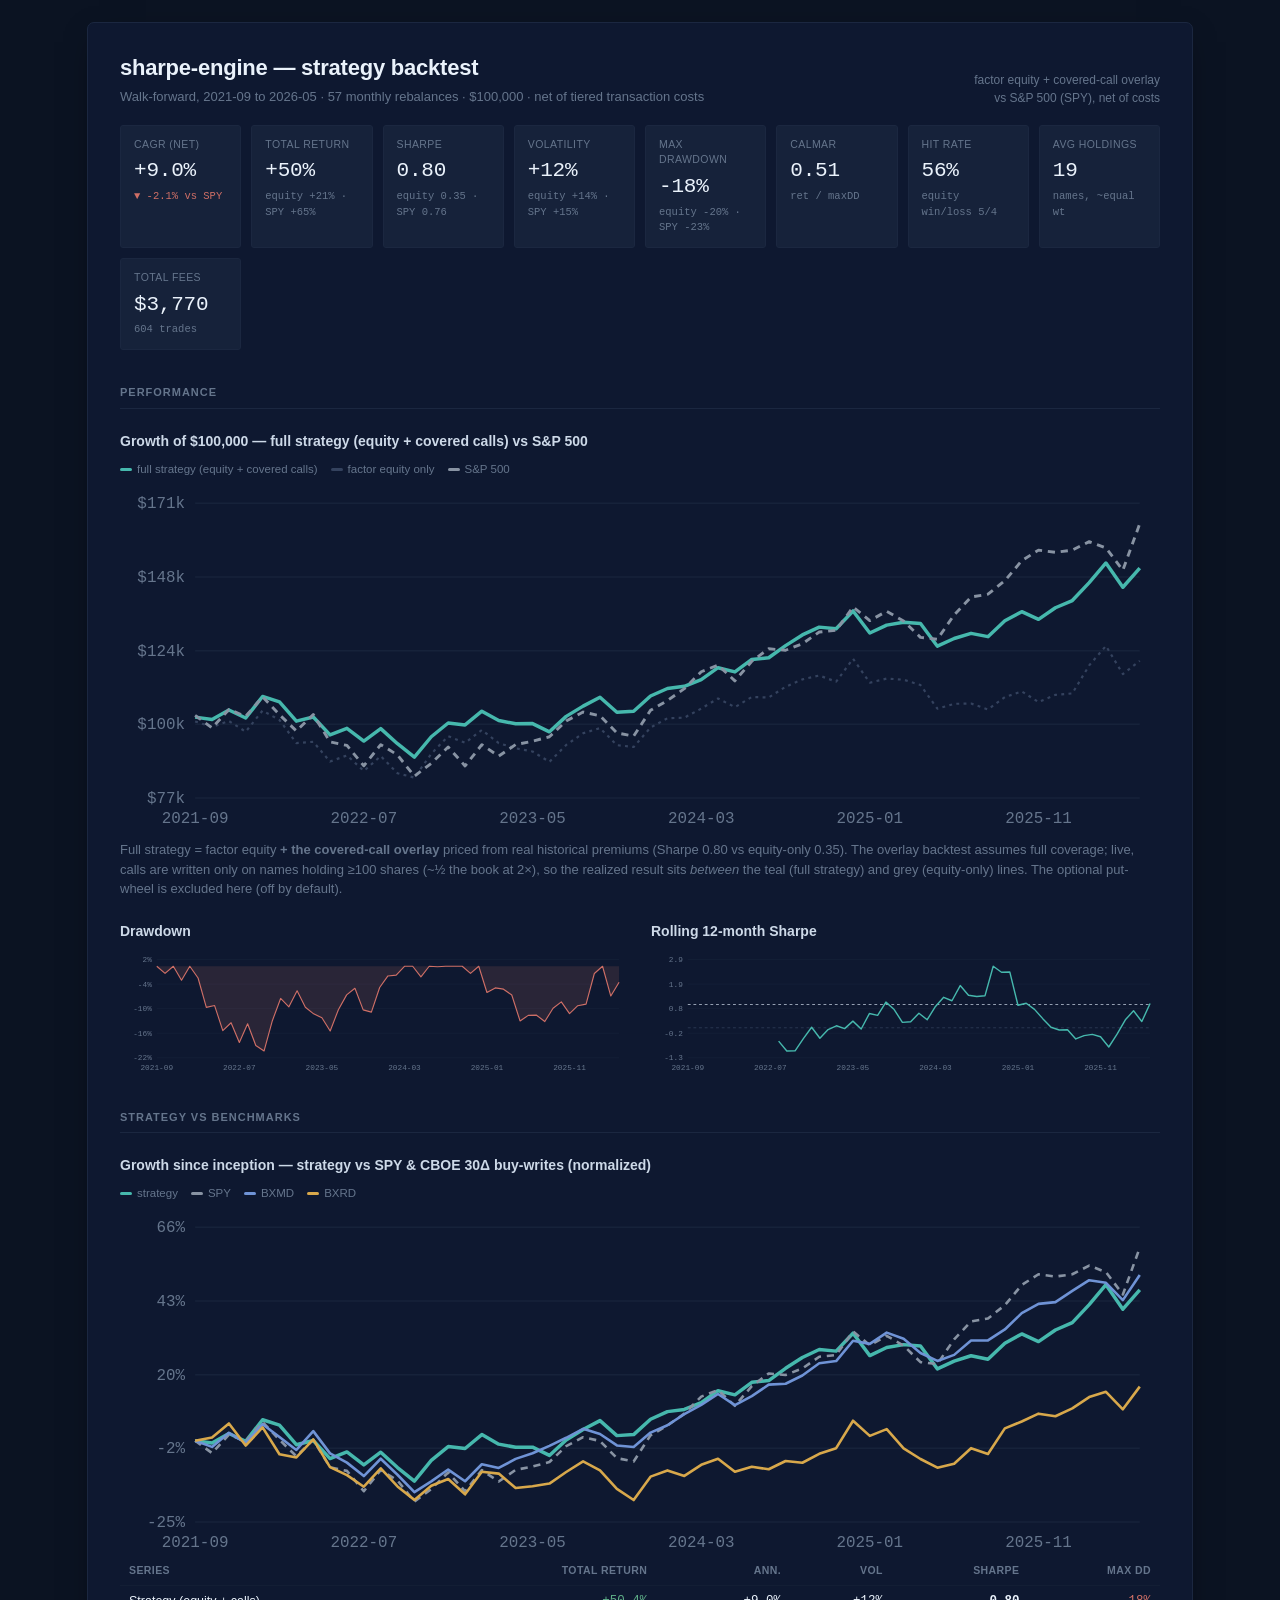
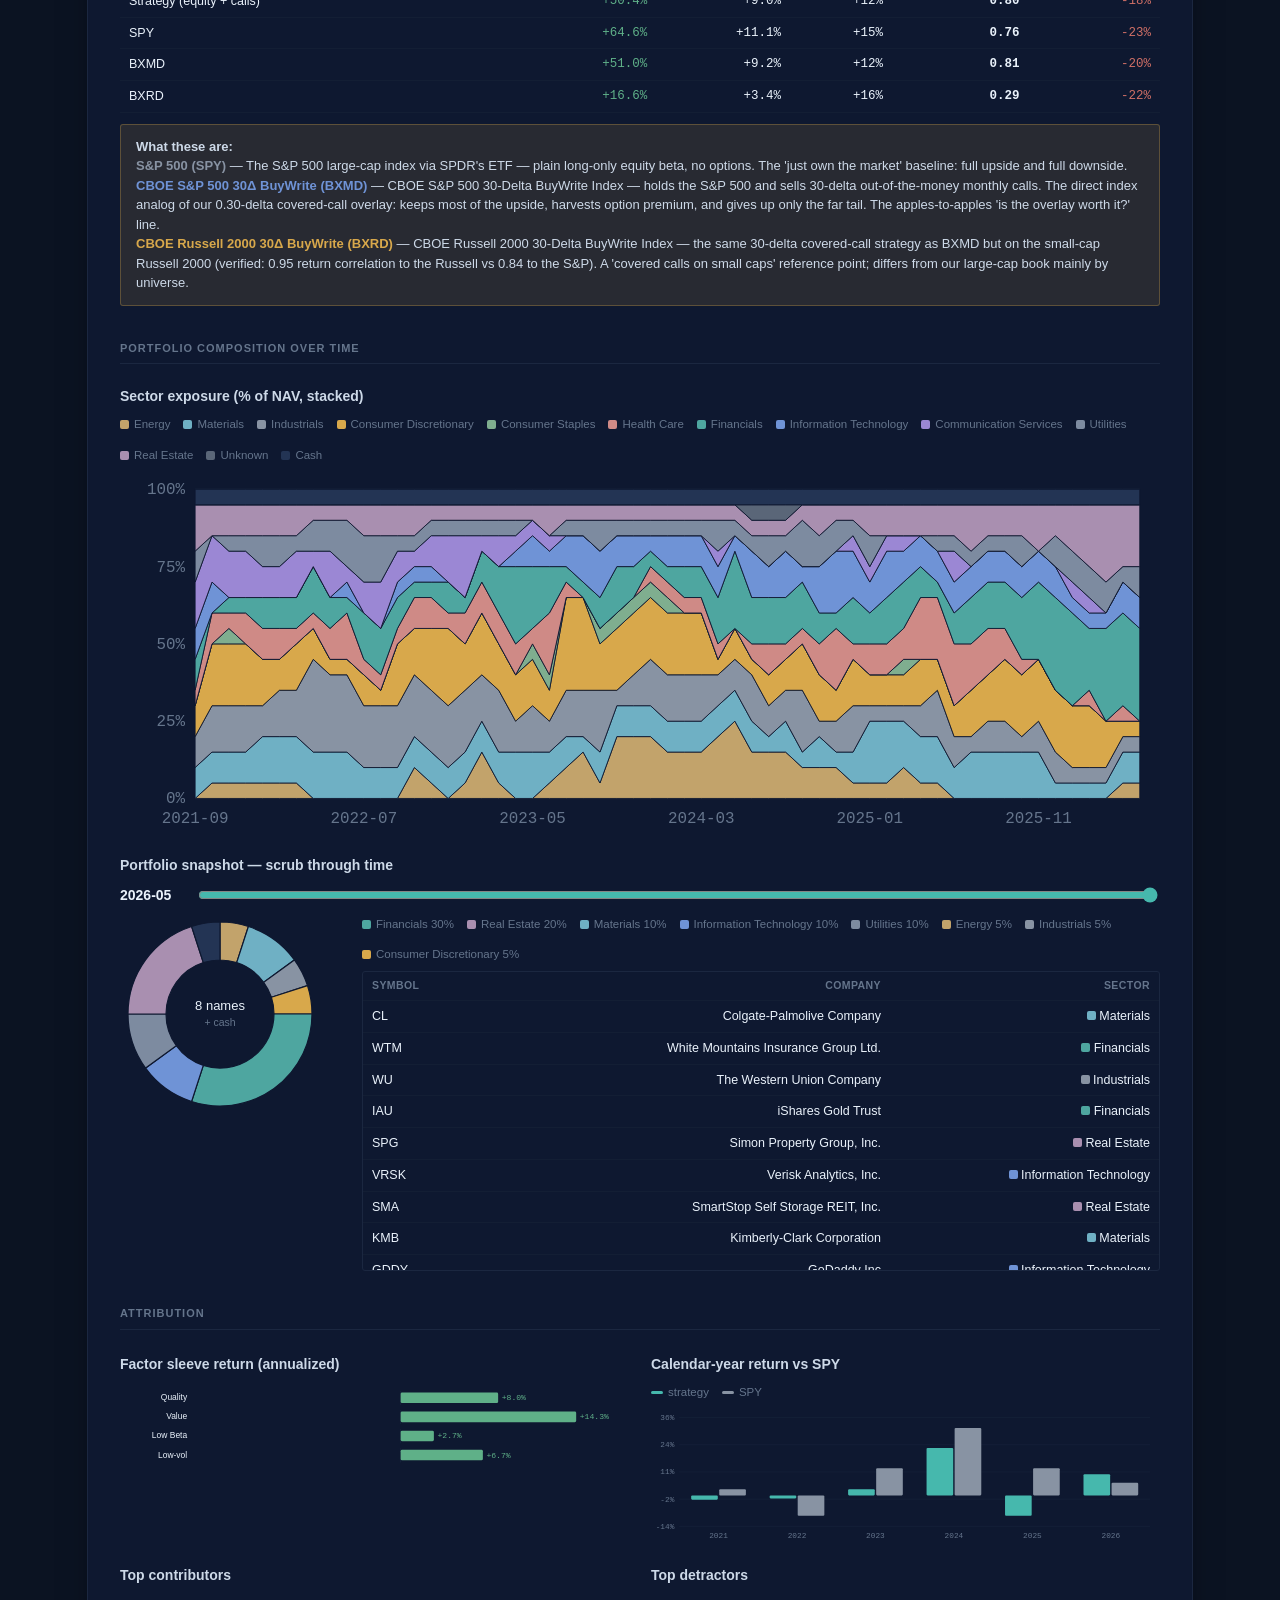
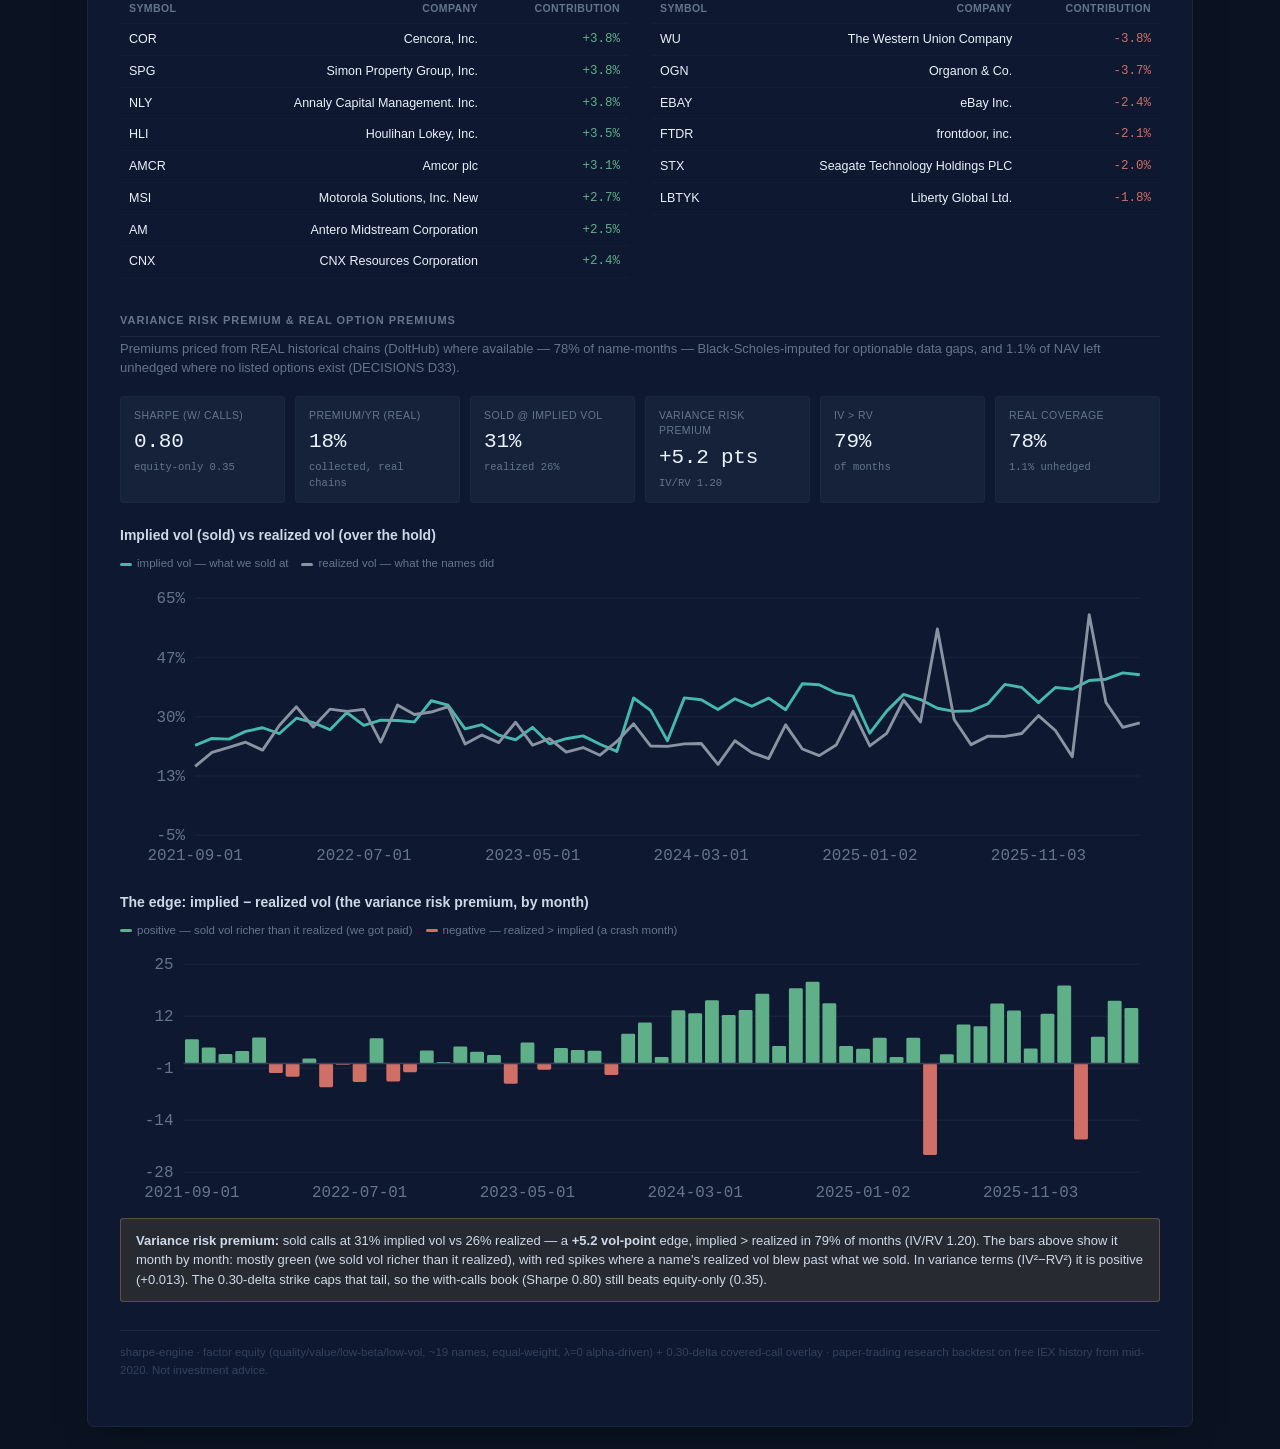
==== commit aa7aa085: "chore(backtest): regenerate backtest dashboard for the low-beta composite Re-ran the walk-forward an" ====
--- a/reports/backtest_dashboard.html
+++ b/reports/backtest_dashboard.html
@@ -116,7 +116,7 @@
 </div>
 
 <script>
-const DATA = {"meta": {"start": "2021-09", "end": "2026-05", "months": 57, "nav": 100000}, "labels": ["2021-09", "2021-10", "2021-11", "2021-12", "2022-01", "2022-02", "2022-03", "2022-04", "2022-05", "2022-06", "2022-07", "2022-08", "2022-09", "2022-10", "2022-11", "2022-12", "2023-01", "2023-02", "2023-03", "2023-04", "2023-05", "2023-06", "2023-07", "2023-08", "2023-09", "2023-10", "2023-11", "2023-12", "2024-01", "2024-02", "2024-03", "2024-04", "2024-05", "2024-06", "2024-07", "2024-08", "2024-09", "2024-10", "2024-11", "2024-12", "2025-01", "2025-02", "2025-03", "2025-04", "2025-05", "2025-06", "2025-07", "2025-08", "2025-09", "2025-10", "2025-11", "2025-12", "2026-01", "2026-02", "2026-03", "2026-04", "2026-05"], "date_isos": ["2021-09-01", "2021-10-01", "2021-11-01", "2021-12-01", "2022-01-03", "2022-02-01", "2022-03-01", "2022-04-01", "2022-05-02", "2022-06-01", "2022-07-01", "2022-08-01", "2022-09-01", "2022-10-03", "2022-11-01", "2022-12-01", "2023-01-03", "2023-02-01", "2023-03-01", "2023-04-03", "2023-05-01", "2023-06-01", "2023-07-03", "2023-08-01", "2023-09-01", "2023-10-02", "2023-11-01", "2023-12-01", "2024-01-02", "2024-02-01", "2024-03-01", "2024-04-01", "2024-05-01", "2024-06-03", "2024-07-01", "2024-08-01", "2024-09-03", "2024-10-01", "2024-11-01", "2024-12-02", "2025-01-02", "2025-02-03", "2025-03-03", "2025-04-01", "2025-05-01", "2025-06-02", "2025-07-01", "2025-08-01", "2025-09-02", "2025-10-01", "2025-11-03", "2025-12-01", "2026-01-02", "2026-02-02", "2026-03-02", "2026-04-01", "2026-05-01"], "equity": {"cagr": 0.1086, "sharpe": 0.616, "vol": 0.1997, "maxdd": -0.2641, "calmar": 0.411, "total_return": 0.6321, "hit_rate": 0.526, "streaks": {"win": 5, "loss": 4}, "cum": [1.04521, 1.02705, 1.10031, 1.06978, 1.14331, 1.08957, 1.03054, 1.03159, 0.94957, 0.97686, 0.86916, 0.94345, 0.89745, 0.84132, 0.9462, 0.99088, 0.92788, 0.98878, 0.96999, 0.93551, 0.91579, 0.91386, 0.96175, 0.99554, 1.01602, 0.95578, 0.93616, 1.01364, 1.05001, 1.08637, 1.1778, 1.20729, 1.1604, 1.25524, 1.18514, 1.17152, 1.19078, 1.23439, 1.2245, 1.35486, 1.24054, 1.283, 1.2346, 1.18023, 1.16653, 1.25204, 1.26101, 1.26703, 1.34362, 1.47525, 1.46182, 1.42195, 1.48675, 1.58318, 1.56709, 1.43696, 1.63209], "spy_cum": [1.03226, 0.99232, 1.05135, 1.02934, 1.09175, 1.03489, 0.98247, 1.03503, 0.94744, 0.93604, 0.87091, 0.93869, 0.90569, 0.83789, 0.87868, 0.93101, 0.87048, 0.93841, 0.902, 0.93924, 0.94963, 0.96387, 1.01437, 1.04305, 1.03103, 0.9766, 0.96586, 1.04888, 1.08012, 1.11796, 1.17214, 1.19335, 1.14285, 1.20606, 1.24589, 1.24127, 1.26179, 1.29938, 1.30491, 1.3795, 1.33597, 1.36586, 1.33441, 1.28222, 1.27605, 1.35464, 1.41143, 1.4208, 1.46344, 1.52773, 1.56163, 1.55451, 1.56154, 1.5891, 1.56844, 1.49721, 1.64646], "dd": [0.0, -0.01738, 0.0, -0.02775, 0.0, -0.047, -0.09863, -0.09772, -0.16945, -0.14558, -0.23978, -0.1748, -0.21504, -0.26413, -0.1724, -0.13332, -0.18842, -0.13516, -0.1516, -0.18175, -0.199, -0.20069, -0.1588, -0.12924, -0.11134, -0.16402, -0.18119, -0.11341, -0.0816, -0.04981, 0.0, 0.0, -0.03883, 0.0, -0.05585, -0.06669, -0.05135, -0.01661, -0.02449, 0.0, -0.08438, -0.05304, -0.08876, -0.12889, -0.139, -0.07589, -0.06927, -0.06483, -0.0083, 0.0, -0.00911, -0.03613, 0.0, 0.0, -0.01016, -0.09236, 0.0], "roll_sharpe": [null, null, null, null, null, null, null, null, null, null, null, -0.16122, -0.59377, -0.77911, -0.48311, -0.1808, -0.71543, -0.25493, -0.1215, -0.26309, -0.03697, -0.16462, 0.56504, 0.35565, 0.72722, 0.74903, -0.00118, 0.21206, 0.88361, 0.724, 1.30955, 1.81735, 1.62371, 2.04936, 1.25193, 0.98525, 0.96302, 1.65774, 1.76866, 1.79409, 0.92121, 0.91944, 0.33135, -0.02445, 0.11505, 0.07311, 0.42647, 0.51951, 0.73383, 0.96776, 0.96172, 0.34686, 1.21906, 1.3554, 1.6008, 1.19357, 1.71559]}, "spy": {"cagr": 0.1107, "sharpe": 0.757, "vol": 0.1549, "maxdd": -0.2325, "total_return": 0.6465}, "years": [{"y": 2021, "strat": 0.0698, "spy": 0.0293}, {"y": 2022, "strat": -0.0738, "spy": -0.0955}, {"y": 2023, "strat": 0.023, "spy": 0.1266}, {"y": 2024, "strat": 0.3366, "spy": 0.3152}, {"y": 2025, "strat": 0.0495, "spy": 0.1269}, {"y": 2026, "strat": 0.1478, "spy": 0.0591}], "composition": {"sectors_order": ["Energy", "Materials", "Industrials", "Consumer Discretionary", "Consumer Staples", "Health Care", "Financials", "Information Technology", "Communication Services", "Utilities", "Real Estate"], "sectors": {"Energy": [0.05, 0.05, 0.1, 0.1, 0.15, 0.15, 0.15, 0.1, 0.2, 0.15, 0.2, 0.2, 0.1, 0.25, 0.2, 0.1, 0.3, 0.3, 0.25, 0.3, 0.15, 0.2, 0.05, 0.1, 0.1, 0.2, 0.25, 0.3, 0.15, 0.15, 0.2, 0.25, 0.25, 0.2, 0.2, 0.15, 0.15, 0.1, 0.05, 0.05, 0.05, 0.05, 0.05, 0.0, 0.0, 0.0, 0.0, 0.0, 0.0, 0.0, 0.0, 0.05, 0.0, 0.05, 0.0, 0.05, 0.05], "Materials": [0.05, 0.0, 0.05, 0.15, 0.1, 0.15, 0.15, 0.15, 0.1, 0.1, 0.05, 0.1, 0.05, 0.05, 0.05, 0.1, 0.1, 0.1, 0.05, 0.1, 0.1, 0.1, 0.1, 0.1, 0.1, 0.05, 0.05, 0.05, 0.05, 0.05, 0.05, 0.0, 0.0, 0.0, 0.05, 0.05, 0.05, 0.05, 0.05, 0.1, 0.05, 0.1, 0.1, 0.0, 0.05, 0.05, 0.0, 0.05, 0.05, 0.1, 0.0, 0.0, 0.1, 0.15, 0.1, 0.15, 0.05], "Industrials": [0.05, 0.05, 0.1, 0.15, 0.15, 0.15, 0.15, 0.15, 0.2, 0.25, 0.25, 0.25, 0.2, 0.15, 0.15, 0.15, 0.15, 0.1, 0.05, 0.25, 0.2, 0.15, 0.2, 0.1, 0.2, 0.15, 0.15, 0.15, 0.25, 0.15, 0.2, 0.05, 0.1, 0.1, 0.05, 0.1, 0.2, 0.15, 0.2, 0.15, 0.1, 0.1, 0.05, 0.2, 0.1, 0.1, 0.15, 0.1, 0.1, 0.15, 0.1, 0.15, 0.1, 0.1, 0.15, 0.05, 0.05], "Consumer Discretionary": [0.15, 0.2, 0.2, 0.2, 0.2, 0.2, 0.15, 0.15, 0.15, 0.15, 0.15, 0.05, 0.2, 0.15, 0.2, 0.2, 0.1, 0.15, 0.1, 0.05, 0.1, 0.1, 0.25, 0.25, 0.15, 0.15, 0.1, 0.05, 0.05, 0.1, 0.1, 0.1, 0.1, 0.1, 0.1, 0.1, 0.1, 0.2, 0.1, 0.15, 0.1, 0.05, 0.15, 0.15, 0.2, 0.25, 0.2, 0.2, 0.25, 0.2, 0.2, 0.2, 0.25, 0.05, 0.05, 0.0, 0.05], "Consumer Staples": [0.0, 0.0, 0.0, 0.0, 0.0, 0.0, 0.0, 0.0, 0.0, 0.0, 0.0, 0.0, 0.0, 0.0, 0.0, 0.0, 0.0, 0.0, 0.0, 0.0, 0.05, 0.05, 0.0, 0.0, 0.0, 0.0, 0.0, 0.0, 0.0, 0.0, 0.0, 0.0, 0.0, 0.0, 0.0, 0.0, 0.0, 0.0, 0.0, 0.0, 0.0, 0.0, 0.0, 0.0, 0.0, 0.0, 0.0, 0.0, 0.0, 0.0, 0.0, 0.0, 0.0, 0.0, 0.0, 0.0, 0.0], "Health Care": [0.05, 0.1, 0.0, 0.05, 0.05, 0.1, 0.05, 0.05, 0.0, 0.1, 0.05, 0.05, 0.05, 0.1, 0.1, 0.05, 0.05, 0.05, 0.1, 0.0, 0.0, 0.0, 0.05, 0.0, 0.0, 0.0, 0.0, 0.0, 0.0, 0.0, 0.0, 0.05, 0.05, 0.0, 0.05, 0.0, 0.0, 0.1, 0.2, 0.1, 0.15, 0.15, 0.05, 0.1, 0.05, 0.05, 0.05, 0.05, 0.05, 0.0, 0.0, 0.0, 0.0, 0.1, 0.05, 0.15, 0.05], "Financials": [0.3, 0.3, 0.3, 0.05, 0.2, 0.15, 0.15, 0.2, 0.1, 0.1, 0.1, 0.1, 0.1, 0.05, 0.05, 0.2, 0.1, 0.15, 0.2, 0.1, 0.2, 0.1, 0.05, 0.1, 0.05, 0.1, 0.05, 0.05, 0.05, 0.1, 0.05, 0.15, 0.25, 0.25, 0.15, 0.15, 0.25, 0.15, 0.15, 0.15, 0.25, 0.1, 0.2, 0.25, 0.15, 0.05, 0.15, 0.15, 0.2, 0.2, 0.3, 0.3, 0.3, 0.3, 0.3, 0.2, 0.3], "Information Technology": [0.05, 0.1, 0.05, 0.05, 0.0, 0.0, 0.05, 0.05, 0.05, 0.05, 0.0, 0.0, 0.05, 0.1, 0.1, 0.0, 0.0, 0.0, 0.0, 0.05, 0.1, 0.2, 0.15, 0.2, 0.25, 0.2, 0.25, 0.25, 0.3, 0.3, 0.25, 0.2, 0.1, 0.15, 0.15, 0.25, 0.05, 0.1, 0.1, 0.15, 0.15, 0.25, 0.25, 0.15, 0.25, 0.3, 0.25, 0.25, 0.15, 0.2, 0.2, 0.1, 0.05, 0.05, 0.15, 0.25, 0.25], "Communication Services": [0.05, 0.0, 0.0, 0.05, 0.0, 0.0, 0.05, 0.0, 0.1, 0.0, 0.1, 0.1, 0.1, 0.05, 0.0, 0.05, 0.1, 0.05, 0.1, 0.0, 0.0, 0.0, 0.0, 0.0, 0.0, 0.0, 0.0, 0.0, 0.0, 0.0, 0.0, 0.0, 0.0, 0.0, 0.0, 0.0, 0.0, 0.0, 0.0, 0.0, 0.05, 0.05, 0.05, 0.0, 0.0, 0.0, 0.0, 0.0, 0.0, 0.0, 0.0, 0.0, 0.05, 0.05, 0.05, 0.0, 0.0], "Utilities": [0.0, 0.0, 0.0, 0.05, 0.0, 0.0, 0.0, 0.05, 0.0, 0.0, 0.05, 0.1, 0.05, 0.0, 0.05, 0.05, 0.0, 0.0, 0.05, 0.05, 0.0, 0.0, 0.05, 0.05, 0.05, 0.05, 0.05, 0.05, 0.05, 0.05, 0.05, 0.1, 0.05, 0.1, 0.15, 0.1, 0.1, 0.05, 0.05, 0.05, 0.0, 0.05, 0.0, 0.0, 0.05, 0.05, 0.05, 0.05, 0.05, 0.05, 0.0, 0.05, 0.05, 0.0, 0.0, 0.0, 0.0], "Real Estate": [0.2, 0.15, 0.15, 0.1, 0.1, 0.05, 0.05, 0.05, 0.05, 0.05, 0.0, 0.0, 0.05, 0.05, 0.05, 0.05, 0.05, 0.05, 0.05, 0.05, 0.05, 0.05, 0.05, 0.05, 0.05, 0.05, 0.05, 0.05, 0.05, 0.05, 0.05, 0.05, 0.05, 0.05, 0.05, 0.05, 0.05, 0.05, 0.05, 0.05, 0.05, 0.05, 0.05, 0.1, 0.1, 0.1, 0.1, 0.1, 0.1, 0.05, 0.15, 0.1, 0.05, 0.1, 0.1, 0.1, 0.15]}, "n_names": [19, 19, 19, 19, 19, 19, 19, 19, 19, 19, 19, 19, 19, 19, 19, 19, 19, 19, 19, 19, 19, 19, 19, 19, 19, 19, 19, 19, 19, 19, 19, 19, 19, 19, 19, 19, 19, 19, 19, 19, 19, 19, 19, 19, 19, 19, 19, 19, 19, 19, 19, 19, 19, 19, 19, 19, 19], "cash": [0.05, 0.05, 0.05, 0.05, 0.05, 0.05, 0.05, 0.05, 0.05, 0.05, 0.05, 0.05, 0.05, 0.05, 0.05, 0.05, 0.05, 0.05, 0.05, 0.05, 0.05, 0.05, 0.05, 0.05, 0.05, 0.05, 0.05, 0.05, 0.05, 0.05, 0.05, 0.05, 0.05, 0.05, 0.05, 0.05, 0.05, 0.05, 0.05, 0.05, 0.05, 0.05, 0.05, 0.05, 0.05, 0.05, 0.05, 0.05, 0.05, 0.05, 0.05, 0.05, 0.05, 0.05, 0.05, 0.05, 0.05], "holdings_by_month": [["SLM", "AGNC", "CROX", "AI", "SPG", "NLY", "ANF", "JEF", "SIG", "AGIO", "RTX", "VAL", "TWO", "CG", "ALLY", "FHN", "TROX", "COF", "LBTYK"], ["WMG", "SPG", "CROX", "AGNC", "AI", "BCRX", "VVV", "RTX", "CG", "NLY", "FHN", "COF", "ALLY", "JEF", "ORLY", "ORCL", "IVZ", "MTD", "CPRI"], ["WMG", "MGY", "SPG", "AGNC", "NLY", "CG", "VVV", "JEF", "CROX", "LPX", "RTX", "FHN", "ATKR", "SIG", "FNB", "EBAY", "COF", "ORLY", "GS"], ["WMG", "MGY", "VVV", "ORLY", "WU", "HD", "SPG", "ATKR", "LPX", "EBAY", "CG", "CL", "CROX", "KMB", "LNG", "MTD", "RTX", "LBTYK", "AGNC"], ["WMG", "MGY", "JEF", "SPG", "VVV", "CHRD", "CUBI", "CG", "PRKS", "HD", "COR", "WU", "EBAY", "CROX", "LPX", "RDN", "MTD", "CL", "NLY"], ["WMG", "MGY", "CUBI", "JEF", "SPG", "VVV", "HD", "COR", "LPX", "CG", "PRKS", "MTD", "CROX", "WU", "CHRD", "EBAY", "AGIO", "DD", "CL"], ["WMG", "LPX", "SPG", "MGY", "VVV", "HD", "ECPG", "PRKS", "COR", "CG", "MTD", "CL", "CUBI", "STX", "EBAY", "KMB", "WU", "LBTYK", "CHRD"], ["WMG", "ECPG", "MGY", "CG", "HD", "LPX", "HLI", "EBAY", "SPG", "STX", "DD", "COR", "RRR", "CL", "CNP", "MTD", "DVN", "JEF", "RTX"], ["MGY", "WMG", "DVN", "EBAY", "LBTYK", "RRC", "CG", "LPX", "LBTYA", "ECPG", "DD", "SPG", "RTX", "MATX", "STX", "COR", "CHRD", "RRR", "DDS"], ["MGY", "WMG", "COR", "AMGN", "EBAY", "CL", "RRR", "WU", "DVN", "STX", "MTD", "CG", "MATX", "DD", "CRC", "DDS", "ECPG", "SPG", "RTX"], ["MGY", "WMG", "EBAY", "IT", "NRG", "ECPG", "MATX", "HLI", "AMGN", "CHRD", "AMR", "RRR", "LBTYK", "RTX", "COR", "HRB", "LBTYA", "DVN", "CL"], ["MGY", "DVN", "WMG", "AMR", "CHRD", "EBAY", "NRG", "ECPG", "LBTYK", "COR", "LPX", "LBTYA", "MATX", "RTX", "HLI", "AMGN", "CMC", "BKR", "CNP"], ["HRB", "MGY", "WMG", "AMGN", "CL", "EBAY", "RTX", "NRG", "LBTYK", "WU", "LBTYA", "DVN", "IT", "RRR", "AMCR", "SPG", "HLI", "ECPG", "STX"], ["COR", "AMR", "WMG", "CL", "WU", "HD", "MGY", "RTX", "CHRD", "PI", "STX", "DVN", "SM", "AMGN", "MTD", "HLI", "HRB", "SPG", "LBTYK"], ["COR", "CL", "AMR", "MGY", "WU", "WMG", "HD", "HRB", "RTX", "STX", "MTD", "PI", "CHRD", "NRG", "RRR", "DVN", "JXN", "AMGN", "SPG"], ["AMR", "WMG", "HRB", "FNB", "RTX", "AMCR", "AMGN", "JXN", "COR", "SPG", "CL", "KMB", "NRG", "WU", "HLI", "NPO", "LBTYK", "BHF", "OXY"], ["WMG", "RTX", "WU", "SPG", "JXN", "CL", "AMGN", "KMB", "AMR", "HLI", "LBTYK", "NOG", "AMCR", "LBTYA", "PBF", "OXY", "BTU", "EQT", "MATX"], ["WMG", "RTX", "FNB", "NPO", "AMGN", "LBTYA", "SPG", "HLI", "AMR", "WU", "NOG", "AMCR", "KMB", "PBF", "OXY", "CL", "BTU", "JXN", "CHRD"], ["WMG", "AMR", "PBF", "SR", "RTX", "BTU", "SPG", "FNB", "LBTYK", "LBTYA", "NOG", "HLI", "AMCR", "CNR", "JXN", "AMGN", "KMB", "WTM", "CPRX"], ["WMG", "DD", "AMR", "DINO", "NOG", "URI", "SPG", "OXY", "WU", "IT", "SR", "INSW", "RDN", "MSI", "VLO", "KMB", "RTX", "PBF", "CRBG"], ["WMG", "SPG", "FNB", "RTX", "HLI", "DD", "AMCR", "URI", "PBF", "INSW", "MBLY", "LW", "KMB", "JXN", "IT", "RDN", "NOG", "AMR", "MSI"], ["WMG", "SPG", "DD", "RTX", "HLI", "RMBS", "ESAB", "CRBG", "MSI", "NOG", "AMCR", "URI", "LW", "MBLY", "ELF", "VLO", "OXY", "LFUS", "SM"], ["MSI", "CLX", "LNG", "WMG", "VRSK", "SPG", "HD", "MAR", "WU", "RTX", "CHH", "HLI", "COLM", "COR", "INSW", "DD", "NOG", "RMBS", "ALNY"], ["ORCL", "LNG", "RMBS", "VRSK", "MSI", "MAR", "GPOR", "HD", "WU", "NOG", "SPG", "WMG", "CLX", "CHH", "FCNCA", "DD", "RTX", "COLM", "HLI"], ["LII", "ORCL", "AON", "LNG", "VRSK", "MSI", "HD", "DD", "COR", "CLX", "SPG", "WU", "GPOR", "CHH", "NOG", "RMBS", "WMG", "ENS", "RTX"], ["VVV", "NVDA", "LNG", "DD", "ORCL", "LII", "NOG", "WMG", "SPG", "AON", "MSI", "HD", "GPOR", "URI", "PARR", "CHH", "ENS", "WFRD", "HLI"], ["VVV", "ORCL", "NVDA", "LII", "DD", "WMG", "NOG", "PARR", "LNG", "SPB", "SPG", "AON", "WU", "MSI", "GPOR", "URI", "HD", "CNX", "ENS"], ["VVV", "NVDA", "DD", "WMG", "LII", "GPOR", "LNG", "CNX", "NOG", "SPB", "WU", "SPG", "URI", "META", "ORCL", "PARR", "ENS", "HLI", "AMR"], ["LNG", "GPOR", "LII", "VVV", "CNX", "NVDA", "WMG", "SPG", "DD", "SPB", "ORCL", "HLI", "META", "MSI", "PHM", "URI", "WU", "ENS", "COR"], ["NVDA", "GPOR", "LNG", "VVV", "WMG", "LII", "SPG", "DD", "CNX", "HLI", "ANF", "META", "MSI", "URI", "WU", "OWL", "ORCL", "ENS", "SPB"], ["LNG", "GPOR", "VVV", "NVDA", "WMG", "SPG", "LII", "AMR", "DD", "HLI", "CNX", "MSI", "MHO", "SPB", "META", "WU", "PHM", "EMR", "ANF"], ["GPOR", "NVDA", "LNG", "WMG", "SPG", "VVV", "CNX", "HLI", "LII", "NOG", "CNR", "META", "FCNCA", "SPB", "LLY", "OWL", "ANF", "VRSK", "AM"], ["LNG", "GPOR", "SPG", "VVV", "NOG", "CNX", "WMG", "FCNCA", "HLI", "OWL", "NVDA", "SPB", "RDN", "COLM", "LII", "GEHC", "WU", "PARR", "JXN"], ["VVV", "LNG", "GPOR", "SPG", "NVDA", "WMG", "ANF", "OWL", "CNX", "HLI", "CLS", "SM", "JXN", "WU", "URI", "VST", "SPB", "FCNCA", "FNB"], ["SPG", "JXN", "OWL", "WMG", "HLI", "GPOR", "ANF", "URI", "CNX", "OGN", "CLS", "CL", "NVDA", "GDDY", "NRG", "VST", "AM", "MGY", "SM"], ["SPG", "JXN", "GPOR", "WMG", "OWL", "HLI", "GDDY", "ANF", "CNX", "WU", "CL", "URI", "APP", "NRG", "MSI", "MGY", "VST", "ENS", "CLS"], ["SPG", "JXN", "HLI", "WMG", "GDDY", "GPOR", "OWL", "CL", "WU", "JEF", "VLTO", "MGY", "URI", "FNB", "ANF", "NFG", "VVV", "NRG", "FTAI"], ["GDDY", "CL", "SPG", "EAT", "JXN", "HRB", "OGN", "WU", "ENS", "MGY", "HLI", "URI", "FTAI", "TMDX", "WMG", "HD", "GPOR", "JEF", "NRG"], ["GDDY", "OGN", "CL", "EAT", "MWA", "HRB", "WU", "NFG", "MGY", "JXN", "SPG", "MTD", "HASI", "TMDX", "FTNT", "URI", "ALNY", "FTAI", "JEF"], ["WU", "GDDY", "EAT", "MWA", "HRB", "CL", "HASI", "NFG", "CLX", "MGY", "TMDX", "SPG", "JXN", "URI", "FTNT", "APP", "HLI", "OGN", "WMG"], ["OGN", "EAT", "CNK", "APP", "SPG", "WU", "AGIO", "JEF", "GDDY", "URI", "WULF", "ENS", "HLI", "CL", "WMG", "OWL", "MGY", "RDN", "ADMA"], ["CNK", "WU", "EAT", "APP", "OGN", "GDDY", "CL", "AGIO", "URI", "SPG", "JEF", "VST", "MGY", "ENS", "VRSK", "CLX", "WTM", "PLTR", "ADMA"], ["CNK", "APP", "EAT", "SPG", "CHWY", "OGN", "WU", "PLTR", "GDDY", "JEF", "WTM", "UI", "MCY", "ENS", "HLI", "DD", "CL", "MGY", "WMG"], ["CHWY", "EAT", "SPG", "WMG", "APP", "HLI", "UI", "WAT", "OWL", "MIR", "ENS", "FNB", "JEF", "GNW", "BKR", "RTX", "DEI", "WU", "DVA"], ["CHWY", "EAT", "SPG", "APP", "WMG", "UI", "HLI", "ENS", "WU", "AM", "VRSK", "CARR", "PLTR", "JEF", "CL", "WAT", "LYV", "GNW", "DEI"], ["CHWY", "EAT", "SPG", "APP", "UI", "WMG", "VRSK", "WU", "ENS", "GENI", "LYV", "AM", "HLI", "CL", "DVA", "PLTR", "CARR", "GRND", "DEI"], ["CHWY", "APP", "GENI", "SPG", "WMG", "HLI", "IAU", "GRND", "MIR", "ABBV", "PLTR", "DEI", "LYV", "WU", "VRSK", "GNW", "AM", "CARR", "ENS"], ["APP", "PLTR", "CHWY", "SPG", "WMG", "HLI", "RBRK", "IAU", "MIR", "VISN", "DAVE", "GENI", "WU", "LYV", "ENS", "AM", "DEI", "ABBV", "TMC"], ["SPG", "WMG", "CHWY", "APP", "PLTR", "TMC", "HOOD", "HLI", "MIR", "IAU", "EAT", "LYV", "DAVE", "ENS", "WU", "DEI", "ABBV", "AM", "GENI"], ["SPG", "APP", "PLTR", "IAU", "ENS", "WU", "HOOD", "HLI", "CHWY", "WMG", "DAVE", "LYV", "VRSK", "MIR", "HRB", "CLX", "URI", "LEU", "AM"], ["APP", "WMG", "SPG", "WU", "ENS", "HLI", "MIR", "SSRM", "LYV", "IAU", "GENI", "CHWY", "FNB", "PLTR", "GLXY", "DEI", "DAVE", "RBRK", "RITM"], ["SPG", "WMG", "ENS", "WU", "GENI", "CHWY", "HLI", "IAU", "APP", "SM", "GLXY", "DEI", "FNB", "MIR", "SSRM", "RTX", "HRB", "GNW", "AM"], ["TMC", "SPG", "SATS", "WU", "WMG", "ENS", "RTX", "IAU", "SSRM", "BYD", "CL", "CHWY", "HLI", "CHH", "GLXY", "AM", "IREN", "GENI", "FNB"], ["SATS", "SPG", "TMC", "ENS", "WU", "TMDX", "WMG", "IAU", "HL", "SMA", "HLI", "SLV", "RTX", "SSRM", "PARR", "GH", "FNB", "CL", "HASI"], ["SATS", "SPG", "STX", "TMC", "ENS", "SMA", "WU", "WMG", "IAU", "RTX", "TE", "HLI", "SLV", "FNB", "LNC", "TMDX", "MIR", "CL", "HASI"], ["TMC", "STX", "WU", "SLV", "IAU", "WDC", "HL", "WTM", "ENS", "SPG", "CL", "SMA", "MGY", "NVDA", "HASI", "TE", "BKD", "TMDX", "GH"], ["STX", "WU", "SPG", "IAU", "SMA", "WTM", "SLV", "ENS", "WDC", "CL", "MGY", "TMDX", "NVDA", "LITE", "DEI", "HLI", "WMG", "HASI", "IREN"]]}, "activity": {"total_cost_usd": 4828, "total_trades": 813}, "contributors": [{"sym": "APP", "v": 0.0863}, {"sym": "EAT", "v": 0.0557}, {"sym": "PLTR", "v": 0.0553}, {"sym": "JXN", "v": 0.0429}, {"sym": "ENS", "v": 0.0417}, {"sym": "SPG", "v": 0.0329}, {"sym": "ANF", "v": 0.0321}, {"sym": "LEU", "v": 0.0308}], "detractors": [{"sym": "TMDX", "v": -0.0311}, {"sym": "TE", "v": -0.0278}, {"sym": "AGIO", "v": -0.0266}, {"sym": "WU", "v": -0.0247}, {"sym": "OGN", "v": -0.0228}, {"sym": "LBTYK", "v": -0.0223}], "names": {"ABBV": "ABBVIE INC.", "ADMA": "ADMA Biologics Inc", "AGIO": "Agios Pharmaceuticals, Inc.", "AGNC": "AGNC Investment Corp.", "AI": "C3.ai, Inc.", "ALLY": "Ally Financial Inc.", "ALNY": "Alnylam Pharmaceuticals, Inc.", "AM": "Antero Midstream Corporation", "AMCR": "Amcor plc", "AMGN": "Amgen Inc.", "AMR": "Alpha Metallurgical Resources, Inc.", "ANF": "Abercrombie & Fitch Co.", "AON": "Aon plc Class A", "APP": "Applovin Corporation", "ATKR": "Atkore Inc.", "BCRX": "BioCryst Pharmaceuticals, Inc.", "BHF": "Brighthouse Financial, Inc.", "BKD": "Brookdale Senior Living, Inc.", "BKR": "Baker Hughes Company", "BTU": "Peabody Energy Corporation", "BYD": "Boyd Gaming Corporation", "CARR": "Carrier Global Corporation", "CG": "The Carlyle Group Inc.", "CHH": "Choice Hotels Intnl.", "CHRD": "Chord Energy Corporation", "CHWY": "Chewy, Inc.", "CL": "Colgate-Palmolive Company", "CLS": "Celestica, Inc.", "CLX": "Clorox Company", "CMC": "Commercial Metals Company", "CNK": "Cinemark Holdings, Inc.", "CNP": "CenterPoint Energy, Inc.", "CNR": "Core Natural Resources, Inc.", "CNX": "CNX Resources Corporation", "COF": "Capital One Financial", "COLM": "Columbia Sportswear Company", "COR": "Cencora, Inc.", "CPRI": "Capri Holdings Limited", "CPRX": "Catalyst Pharmaceuticals, Inc.", "CRBG": "Corebridge Financial, Inc.", "CRC": "California Resources Corporation", "CROX": "Crocs, Inc.", "CUBI": "CUSTOMERS BANCORP INC", "DAVE": "Dave Inc.", "DD": "DuPont de Nemours, Inc.", "DDS": "Dillards Inc.", "DEI": "Douglas Emmett, Inc.", "DINO": "HF Sinclair Corporation", "DVA": "DaVita Inc.", "DVN": "Devon Energy Corporation", "EAT": "Brinker International, Inc.", "EBAY": "eBay Inc.", "ECPG": "Encore Capital Group Inc", "ELF": "e.l.f. Beauty, Inc.", "EMR": "Emerson Electric Co.", "ENS": "EnerSys, Inc.", "EQT": "EQT CORP", "ESAB": "ESAB Corporation", "FCNCA": "First Citizens BancShares, Inc.", "FHN": "First Horizon Corporation", "FNB": "F.N.B. Corp", "FTAI": "FTAI Aviation Ltd.", "FTNT": "Fortinet, Inc.", "GDDY": "GoDaddy Inc", "GEHC": "GE HealthCare Technologies Inc.", "GENI": "Genius Sports Limited", "GH": "Guardant Health, Inc.", "GLXY": "Galaxy Digital Inc.", "GNW": "Genworth Financial, Inc.", "GPOR": "Gulfport Energy Corporation", "GRND": "Grindr Inc.", "GS": "Goldman Sachs Group Inc.", "HASI": "HA Sustainable Infrastructure Capital, Inc.", "HD": "Home Depot, Inc.", "HL": "Hecla Mining Company", "HLI": "Houlihan Lokey, Inc.", "HOOD": "Robinhood Markets, Inc.", "HRB": "H&R Block, Inc.", "IAU": "iShares Gold Trust", "INSW": "International Seaways, Inc.", "IREN": "IREN Limited", "IT": "Gartner, Inc.", "IVZ": "Invesco LTD", "JEF": "Jefferies Financial Group Inc.", "JXN": "Jackson Financial Inc.", "KMB": "Kimberly-Clark Corporation", "LBTYA": "Liberty Global Ltd.", "LBTYK": "Liberty Global Ltd.", "LEU": "Centrus Energy Corp.", "LFUS": "Littelfuse, Inc.", "LII": "Lennox International Inc.", "LITE": "Lumentum Holdings Inc.", "LLY": "Eli Lilly & Co.", "LNC": "Lincoln National Corp.", "LNG": "Cheniere Energy Inc", "LPX": "Louisiana-Pacific Corp.", "LW": "Lamb Weston Holdings, Inc.", "LYV": "Live Nation Entertainment Inc.", "MAR": "Marriott International", "MATX": "Matsons, Inc.", "MBLY": "Mobileye Global Inc.", "MCY": "Mercury General Corp.", "META": "Meta Platforms, Inc.", "MGY": "Magnolia Oil & Gas Corporation", "MHO": "M/I Homes, Inc.", "MIR": "Mirion Technologies, Inc.", "MSI": "Motorola Solutions, Inc. New", "MTD": "Mettler-Toledo International", "MWA": "Mueller Water Products, Inc.", "NFG": "National Fuel Gas Co.", "NLY": "Annaly Capital Management. Inc.", "NOG": "Northern Oil and Gas, Inc.", "NPO": "Enpro Inc.", "NRG": "NRG Energy, Inc.", "NVDA": "NVIDIA Corporation", "OGN": "Organon & Co.", "ORCL": "Oracle Corp", "ORLY": "O'Reilly Automotive, Inc.", "OWL": "Blue Owl Capital Inc.", "OXY": "Occidental Petroleum Corporation", "PARR": "Par Pacific Holdings, Inc.", "PBF": "PBF ENERGY INC.", "PHM": "Pultegroup, Inc.", "PI": "Impinj, Inc.", "PLTR": "Palantir Technologies Inc.", "PRKS": "United Parks & Resorts Inc.", "RBRK": "Rubrik, Inc.", "RDN": "Radian Group Inc.", "RITM": "Rithm Capital Corp.", "RMBS": "Rambus Inc.", "RRC": "Range Resources Corp", "RRR": "Red Rock Resorts, Inc.", "RTX": "RTX Corporation", "SATS": "SATS", "SIG": "Signet Jewelers Limited", "SLM": "SLM Corporation", "SLV": "iShares Silver Trust", "SM": "SM Energy Company", "SMA": "SmartStop Self Storage REIT, Inc.", "SPB": "Spectrum Brands Holdings, Inc.", "SPG": "Simon Property Group, Inc.", "SR": "Spire Inc.", "SSRM": "SSR Mining Inc.", "STX": "Seagate Technology Holdings PLC", "TE": "T1 Energy Inc.", "TMC": "TMC the metals company Inc.", "TMDX": "TransMedics Group, Inc.", "TROX": "TRONOX LIMITED CL A ORDINARY SHARES", "TWO": "Two Harbors Investment Corp.", "UI": "Ubiquiti Inc.", "URI": "United Rentals, Inc.", "VAL": "Valaris Limited", "VISN": "Vistance Networks, Inc.", "VLO": "Valero Energy Corporation", "VLTO": "Veralto Corporation", "VRSK": "Verisk Analytics, Inc.", "VST": "Vistra Corp.", "VVV": "Valvoline Inc.", "WAT": "Waters Corp", "WDC": "Western Digital Corporation", "WFRD": "Weatherford International plc", "WMG": "Warner Music Group Corp.", "WTM": "White Mountains Insurance Group Ltd.", "WU": "The Western Union Company", "WULF": "TeraWulf Inc."}, "adr": {"ABBV": false, "ADMA": false, "AGIO": false, "AGNC": false, "AI": false, "ALLY": false, "ALNY": false, "AM": false, "AMCR": false, "AMGN": false, "AMR": false, "ANF": false, "AON": false, "APP": false, "ATKR": false, "BCRX": false, "BHF": false, "BKD": false, "BKR": false, "BTU": false, "BYD": false, "CARR": false, "CG": false, "CHH": false, "CHRD": false, "CHWY": false, "CL": false, "CLS": false, "CLX": false, "CMC": false, "CNK": false, "CNP": false, "CNR": false, "CNX": false, "COF": false, "COLM": false, "COR": false, "CPRI": false, "CPRX": false, "CRBG": false, "CRC": false, "CROX": false, "CUBI": false, "DAVE": false, "DD": false, "DDS": false, "DEI": false, "DINO": false, "DVA": false, "DVN": false, "EAT": false, "EBAY": false, "ECPG": false, "ELF": false, "EMR": false, "ENS": false, "EQT": false, "ESAB": false, "FCNCA": false, "FHN": false, "FNB": false, "FTAI": false, "FTNT": false, "GDDY": false, "GEHC": false, "GENI": false, "GH": false, "GLXY": false, "GNW": false, "GPOR": false, "GRND": false, "GS": false, "HASI": false, "HD": false, "HL": false, "HLI": false, "HOOD": false, "HRB": false, "IAU": false, "INSW": false, "IREN": false, "IT": false, "IVZ": false, "JEF": false, "JXN": false, "KMB": false, "LBTYA": false, "LBTYK": false, "LEU": false, "LFUS": false, "LII": false, "LITE": false, "LLY": false, "LNC": false, "LNG": false, "LPX": false, "LW": false, "LYV": false, "MAR": false, "MATX": false, "MBLY": false, "MCY": false, "META": false, "MGY": false, "MHO": false, "MIR": false, "MSI": false, "MTD": false, "MWA": false, "NFG": false, "NLY": false, "NOG": false, "NPO": false, "NRG": false, "NVDA": false, "OGN": false, "ORCL": false, "ORLY": false, "OWL": false, "OXY": false, "PARR": false, "PBF": false, "PHM": false, "PI": false, "PLTR": false, "PRKS": false, "RBRK": false, "RDN": false, "RITM": false, "RMBS": false, "RRC": false, "RRR": false, "RTX": false, "SATS": false, "SIG": false, "SLM": false, "SLV": false, "SM": false, "SMA": false, "SPB": false, "SPG": false, "SR": false, "SSRM": false, "STX": false, "TE": false, "TMC": false, "TMDX": false, "TROX": false, "TWO": false, "UI": false, "URI": false, "VAL": false, "VISN": false, "VLO": false, "VLTO": false, "VRSK": false, "VST": false, "VVV": false, "WAT": false, "WDC": false, "WFRD": false, "WMG": false, "WTM": false, "WU": false, "WULF": false}, "tsec": {"ABBV": "Health Care", "ADMA": "Health Care", "AGIO": "Health Care", "AGNC": "Real Estate", "AI": "Information Technology", "ALLY": "Financials", "ALNY": "Health Care", "AM": "Utilities", "AMCR": "Consumer Discretionary", "AMGN": "Health Care", "AMR": "Energy", "ANF": "Consumer Discretionary", "AON": "Financials", "APP": "Information Technology", "ATKR": "Information Technology", "BCRX": "Health Care", "BHF": "Financials", "BKD": "Health Care", "BKR": "Industrials", "BTU": "Energy", "BYD": "Consumer Discretionary", "CARR": "Industrials", "CG": "Financials", "CHH": "Consumer Discretionary", "CHRD": "Energy", "CHWY": "Consumer Discretionary", "CL": "Materials", "CLS": "Information Technology", "CLX": "Materials", "CMC": "Materials", "CNK": "Communication Services", "CNP": "Utilities", "CNR": "Energy", "CNX": "Energy", "COF": "Financials", "COLM": "Consumer Discretionary", "COR": "Industrials", "CPRI": "Consumer Discretionary", "CPRX": "Health Care", "CRBG": "Financials", "CRC": "Energy", "CROX": "Consumer Discretionary", "CUBI": "Financials", "DAVE": "Financials", "DD": "Materials", "DDS": "Consumer Discretionary", "DEI": "Real Estate", "DINO": "Energy", "DVA": "Health Care", "DVN": "Energy", "EAT": "Consumer Discretionary", "EBAY": "Industrials", "ECPG": "Financials", "ELF": "Materials", "EMR": "Information Technology", "ENS": "Information Technology", "EQT": "Energy", "ESAB": "Industrials", "FCNCA": "Financials", "FHN": "Financials", "FNB": "Financials", "FTAI": "Industrials", "FTNT": "Information Technology", "GDDY": "Information Technology", "GEHC": "Health Care", "GENI": "Consumer Discretionary", "GH": "Health Care", "GLXY": "Financials", "GNW": "Financials", "GPOR": "Energy", "GRND": "Information Technology", "GS": "Financials", "HASI": "Financials", "HD": "Consumer Discretionary", "HL": "Materials", "HLI": "Financials", "HOOD": "Financials", "HRB": "Consumer Discretionary", "IAU": "Financials", "INSW": "Industrials", "IREN": "Financials", "IT": "Industrials", "IVZ": "Financials", "JEF": "Financials", "JXN": "Financials", "KMB": "Materials", "LBTYA": "Communication Services", "LBTYK": "Communication Services", "LEU": "Materials", "LFUS": "Information Technology", "LII": "Industrials", "LITE": "Information Technology", "LLY": "Health Care", "LNC": "Financials", "LNG": "Utilities", "LPX": "Materials", "LW": "Consumer Staples", "LYV": "Consumer Discretionary", "MAR": "Consumer Discretionary", "MATX": "Industrials", "MBLY": "Information Technology", "MCY": "Financials", "META": "Information Technology", "MGY": "Energy", "MHO": "Industrials", "MIR": "Industrials", "MSI": "Information Technology", "MTD": "Health Care", "MWA": "Industrials", "NFG": "Utilities", "NLY": "Real Estate", "NOG": "Energy", "NPO": "Consumer Discretionary", "NRG": "Utilities", "NVDA": "Information Technology", "OGN": "Health Care", "ORCL": "Information Technology", "ORLY": "Consumer Discretionary", "OWL": "Financials", "OXY": "Energy", "PARR": "Energy", "PBF": "Energy", "PHM": "Industrials", "PI": "Information Technology", "PLTR": "Information Technology", "PRKS": "Consumer Discretionary", "RBRK": "Information Technology", "RDN": "Financials", "RITM": "Real Estate", "RMBS": "Information Technology", "RRC": "Energy", "RRR": "Consumer Discretionary", "RTX": "Industrials", "SATS": "Communication Services", "SIG": "Consumer Discretionary", "SLM": "Financials", "SLV": "Financials", "SM": "Energy", "SMA": "Real Estate", "SPB": "Information Technology", "SPG": "Real Estate", "SR": "Utilities", "SSRM": "Financials", "STX": "Information Technology", "TE": "Information Technology", "TMC": "Materials", "TMDX": "Health Care", "TROX": "Materials", "TWO": "Real Estate", "UI": "Information Technology", "URI": "Industrials", "VAL": "Energy", "VISN": "Information Technology", "VLO": "Energy", "VLTO": "Industrials", "VRSK": "Information Technology", "VST": "Utilities", "VVV": "Energy", "WAT": "Health Care", "WDC": "Information Technology", "WFRD": "Industrials", "WMG": "Consumer Discretionary", "WTM": "Financials", "WU": "Industrials", "WULF": "Financials"}, "sleeves": {"quality": 0.0795, "value": 0.1432, "momentum": 0.2124, "lowvol": 0.0671}, "vrp": {"sharpe": 1.222, "ann": 0.1941, "vol": 0.156, "maxdd": -0.1674, "premium": 0.2462, "assign": 0.225, "eq_cum": [1.04521, 1.02705, 1.10031, 1.06978, 1.14331, 1.08957, 1.03054, 1.03159, 0.94957, 0.97686, 0.86916, 0.94345, 0.89745, 0.84132, 0.9462, 0.99088, 0.92788, 0.98878, 0.96999, 0.93551, 0.91579, 0.91386, 0.96175, 0.99554, 1.01602, 0.95578, 0.93616, 1.01364, 1.05001, 1.08637, 1.1778, 1.20729, 1.1604, 1.25524, 1.18514, 1.17152, 1.19078, 1.23439, 1.2245, 1.35486, 1.24054, 1.283, 1.2346, 1.18023, 1.16653, 1.25204, 1.26101, 1.26703, 1.34362, 1.47525, 1.46182, 1.42195, 1.48675, 1.58318, 1.56709, 1.43696, 1.63209], "cc_cum": [1.06073, 1.05655, 1.13116, 1.11585, 1.20286, 1.16537, 1.12777, 1.14886, 1.07963, 1.11544, 1.0131, 1.0832, 1.04486, 1.00156, 1.09804, 1.14075, 1.09205, 1.15614, 1.15138, 1.12404, 1.11806, 1.11191, 1.16123, 1.19384, 1.22844, 1.17253, 1.16583, 1.23954, 1.2697, 1.30872, 1.37328, 1.4199, 1.38887, 1.47856, 1.42155, 1.42126, 1.46767, 1.5381, 1.53507, 1.62103, 1.51788, 1.57769, 1.5447, 1.50604, 1.50048, 1.59322, 1.6335, 1.66829, 1.79339, 1.93179, 1.94666, 1.93993, 2.0232, 2.16909, 2.19436, 2.08729, 2.32253], "real_coverage": 0.697, "unhedged_weight": 0.0096, "implied_vol": 0.3809, "realized_vol": 0.3307, "vrp_vol": 0.0502, "vrp_var": -0.0326, "ratio": 1.152, "hit_rate": 0.772, "labels": ["2021-09-01", "2021-10-01", "2021-11-01", "2021-12-01", "2022-01-03", "2022-02-01", "2022-03-01", "2022-04-01", "2022-05-02", "2022-06-01", "2022-07-01", "2022-08-01", "2022-09-01", "2022-10-03", "2022-11-01", "2022-12-01", "2023-01-03", "2023-02-01", "2023-03-01", "2023-04-03", "2023-05-01", "2023-06-01", "2023-07-03", "2023-08-01", "2023-09-01", "2023-10-02", "2023-11-01", "2023-12-01", "2024-01-02", "2024-02-01", "2024-03-01", "2024-04-01", "2024-05-01", "2024-06-03", "2024-07-01", "2024-08-01", "2024-09-03", "2024-10-01", "2024-11-01", "2024-12-02", "2025-01-02", "2025-02-03", "2025-03-03", "2025-04-01", "2025-05-01", "2025-06-02", "2025-07-01", "2025-08-01", "2025-09-02", "2025-10-01", "2025-11-03", "2025-12-01", "2026-01-02", "2026-02-02", "2026-03-02", "2026-04-01", "2026-05-01"], "iv": [0.3789, 0.288, 0.3368, 0.2677, 0.3335, 0.3289, 0.3453, 0.3455, 0.4057, 0.3925, 0.3303, 0.3977, 0.3176, 0.3361, 0.3726, 0.3276, 0.3224, 0.3141, 0.3089, 0.3009, 0.3195, 0.319, 0.2609, 0.2514, 0.2431, 0.2365, 0.352, 0.3898, 0.2409, 0.3669, 0.3988, 0.3701, 0.4109, 0.5544, 0.4134, 0.3788, 0.4529, 0.4057, 0.4493, 0.41, 0.3383, 0.3937, 0.4327, 0.4381, 0.4193, 0.453, 0.4627, 0.386, 0.505, 0.3761, 0.4932, 0.5584, 0.4179, 0.4516, 0.4605, 0.5807, 0.5694], "rv": [0.3197, 0.2993, 0.3146, 0.2627, 0.3049, 0.3682, 0.3561, 0.3611, 0.3679, 0.3857, 0.4021, 0.305, 0.3557, 0.3882, 0.319, 0.3109, 0.2718, 0.2707, 0.2419, 0.3493, 0.2339, 0.3353, 0.2086, 0.2365, 0.2376, 0.2363, 0.287, 0.2556, 0.2618, 0.2783, 0.3572, 0.2639, 0.3057, 0.3477, 0.8348, 0.3388, 0.3307, 0.2315, 0.2884, 0.3787, 0.2667, 0.4014, 0.4234, 0.3469, 0.6013, 0.3276, 0.2859, 0.2604, 0.2688, 0.2628, 0.3872, 0.3306, 0.2371, 0.3895, 0.4432, 0.4423, 0.3709], "months": 57}, "benchmarks": {"series": {"BXMD": {"cum": [1.0, 0.9805, 1.02399, 0.99297, 1.05039, 1.01077, 0.97109, 1.02914, 0.96066, 0.93218, 0.8905, 0.944, 0.89483, 0.84116, 0.87439, 0.91054, 0.8748, 0.92729, 0.91574, 0.94381, 0.96115, 0.9839, 1.0087, 1.03644, 1.02023, 0.98526, 0.98028, 1.02466, 1.04756, 1.08155, 1.11038, 1.1436, 1.10928, 1.13717, 1.17259, 1.17529, 1.20049, 1.23868, 1.24513, 1.30792, 1.29825, 1.33279, 1.31407, 1.27017, 1.24582, 1.26459, 1.30849, 1.309, 1.34295, 1.39306, 1.42172, 1.42688, 1.46182, 1.49477, 1.48664, 1.43313, 1.51047], "name": "CBOE S&P 500 30\u0394 BuyWrite (BXMD)", "desc": "CBOE S&P 500 30-Delta BuyWrite Index \u2014 holds the S&P 500 and sells 30-delta out-of-the-money monthly calls. The direct index analog of our 0.30-delta covered-call overlay: keeps most of the upside, harvests option premium, and gives up only the far tail. The apples-to-apples 'is the overlay worth it?' line.", "total": 0.5105, "ann": 0.0924, "vol": 0.1177, "sharpe": 0.811, "maxdd": -0.1992}, "BXRD": {"cum": [1.0, 1.00979, 1.05296, 0.98448, 1.04091, 0.95784, 0.94835, 1.00364, 0.91841, 0.89352, 0.8576, 0.91455, 0.85864, 0.81699, 0.86062, 0.88157, 0.83471, 0.9041, 0.89843, 0.85377, 0.85963, 0.86733, 0.90326, 0.9362, 0.90835, 0.85092, 0.81689, 0.88871, 0.90826, 0.89091, 0.92527, 0.94428, 0.90399, 0.91902, 0.91158, 0.93708, 0.93165, 0.95917, 0.97644, 1.06141, 1.01466, 1.03537, 0.9764, 0.9432, 0.91634, 0.92872, 0.97646, 0.95892, 1.03777, 1.05885, 1.08292, 1.07493, 1.09941, 1.1344, 1.15054, 1.09625, 1.16621], "name": "CBOE Russell 2000 30\u0394 BuyWrite (BXRD)", "desc": "CBOE Russell 2000 30-Delta BuyWrite Index \u2014 the same 30-delta covered-call strategy as BXMD but on the small-cap Russell 2000 (verified: 0.95 return correlation to the Russell vs 0.84 to the S&P). A 'covered calls on small caps' reference point; differs from our large-cap book mainly by universe.", "total": 0.1662, "ann": 0.0335, "vol": 0.1568, "sharpe": 0.287, "maxdd": -0.2242}}, "spy": {"name": "S&P 500 (SPY)", "desc": "The S&P 500 large-cap index via SPDR's ETF \u2014 plain long-only equity beta, no options. The 'just own the market' baseline: full upside and full downside."}}};
+const DATA = {"meta": {"start": "2021-09", "end": "2026-05", "months": 57, "nav": 100000}, "labels": ["2021-09", "2021-10", "2021-11", "2021-12", "2022-01", "2022-02", "2022-03", "2022-04", "2022-05", "2022-06", "2022-07", "2022-08", "2022-09", "2022-10", "2022-11", "2022-12", "2023-01", "2023-02", "2023-03", "2023-04", "2023-05", "2023-06", "2023-07", "2023-08", "2023-09", "2023-10", "2023-11", "2023-12", "2024-01", "2024-02", "2024-03", "2024-04", "2024-05", "2024-06", "2024-07", "2024-08", "2024-09", "2024-10", "2024-11", "2024-12", "2025-01", "2025-02", "2025-03", "2025-04", "2025-05", "2025-06", "2025-07", "2025-08", "2025-09", "2025-10", "2025-11", "2025-12", "2026-01", "2026-02", "2026-03", "2026-04", "2026-05"], "date_isos": ["2021-09-01", "2021-10-01", "2021-11-01", "2021-12-01", "2022-01-03", "2022-02-01", "2022-03-01", "2022-04-01", "2022-05-02", "2022-06-01", "2022-07-01", "2022-08-01", "2022-09-01", "2022-10-03", "2022-11-01", "2022-12-01", "2023-01-03", "2023-02-01", "2023-03-01", "2023-04-03", "2023-05-01", "2023-06-01", "2023-07-03", "2023-08-01", "2023-09-01", "2023-10-02", "2023-11-01", "2023-12-01", "2024-01-02", "2024-02-01", "2024-03-01", "2024-04-01", "2024-05-01", "2024-06-03", "2024-07-01", "2024-08-01", "2024-09-03", "2024-10-01", "2024-11-01", "2024-12-02", "2025-01-02", "2025-02-03", "2025-03-03", "2025-04-01", "2025-05-01", "2025-06-02", "2025-07-01", "2025-08-01", "2025-09-02", "2025-10-01", "2025-11-03", "2025-12-01", "2026-01-02", "2026-02-02", "2026-03-02", "2026-04-01", "2026-05-01"], "equity": {"cagr": 0.0404, "sharpe": 0.346, "vol": 0.1442, "maxdd": -0.2048, "calmar": 0.197, "total_return": 0.2067, "hit_rate": 0.561, "streaks": {"win": 5, "loss": 4}, "cum": [1.01295, 0.99538, 1.01421, 0.98005, 1.04754, 1.01773, 0.94356, 0.94795, 0.88462, 0.90451, 0.8545, 0.9018, 0.84687, 0.83296, 0.90963, 0.96602, 0.94467, 0.98561, 0.9437, 0.92707, 0.91706, 0.88365, 0.93747, 0.97492, 0.99191, 0.93696, 0.9313, 0.99368, 1.02307, 1.02516, 1.05409, 1.08664, 1.0589, 1.09104, 1.08998, 1.12424, 1.14773, 1.16033, 1.14039, 1.21392, 1.13681, 1.15041, 1.14662, 1.12939, 1.05357, 1.06968, 1.07023, 1.05167, 1.09064, 1.10939, 1.07484, 1.09802, 1.10272, 1.19272, 1.25518, 1.16484, 1.20674], "spy_cum": [1.03226, 0.99232, 1.05135, 1.02934, 1.09175, 1.03489, 0.98247, 1.03503, 0.94744, 0.93604, 0.87091, 0.93869, 0.90569, 0.83789, 0.87868, 0.93101, 0.87048, 0.93841, 0.902, 0.93924, 0.94963, 0.96387, 1.01437, 1.04305, 1.03103, 0.9766, 0.96586, 1.04888, 1.08012, 1.11796, 1.17214, 1.19335, 1.14285, 1.20606, 1.24589, 1.24127, 1.26179, 1.29938, 1.30491, 1.3795, 1.33597, 1.36586, 1.33441, 1.28222, 1.27605, 1.35464, 1.41143, 1.4208, 1.46344, 1.52773, 1.56163, 1.55451, 1.56154, 1.5891, 1.56844, 1.49721, 1.64646], "dd": [0.0, -0.01735, 0.0, -0.03368, 0.0, -0.02845, -0.09926, -0.09507, -0.15552, -0.13654, -0.18428, -0.13913, -0.19156, -0.20484, -0.13165, -0.07782, -0.0982, -0.05912, -0.09913, -0.115, -0.12456, -0.15645, -0.10508, -0.06933, -0.05311, -0.10556, -0.11096, -0.05142, -0.02336, -0.02136, 0.0, 0.0, -0.02553, 0.0, -0.00097, 0.0, 0.0, 0.0, -0.01718, 0.0, -0.06352, -0.05232, -0.05544, -0.06964, -0.13209, -0.11883, -0.11837, -0.13366, -0.10156, -0.08611, -0.11458, -0.09548, -0.09161, -0.01747, 0.0, -0.07198, -0.03859], "roll_sharpe": [null, null, null, null, null, null, null, null, null, null, null, -0.57302, -0.99562, -0.99017, -0.46686, 0.02259, -0.45237, -0.0744, 0.08518, -0.0347, 0.28698, -0.05331, 0.61071, 0.53434, 1.10277, 0.78417, 0.23083, 0.26172, 0.62318, 0.34841, 0.91511, 1.3106, 1.15973, 1.81488, 1.39839, 1.3456, 1.37414, 2.64349, 2.38746, 2.40109, 0.96695, 1.05488, 0.7897, 0.39249, 0.02259, -0.09411, -0.08253, -0.47765, -0.33518, -0.28495, -0.38537, -0.82662, -0.27107, 0.34171, 0.72933, 0.26932, 1.04412]}, "spy": {"cagr": 0.1107, "sharpe": 0.757, "vol": 0.1549, "maxdd": -0.2325, "total_return": 0.6465}, "years": [{"y": 2021, "strat": -0.0199, "spy": 0.0293}, {"y": 2022, "strat": -0.0143, "spy": -0.0955}, {"y": 2023, "strat": 0.0286, "spy": 0.1266}, {"y": 2024, "strat": 0.2216, "spy": 0.3152}, {"y": 2025, "strat": -0.0955, "spy": 0.1269}, {"y": 2026, "strat": 0.099, "spy": 0.0591}], "composition": {"sectors_order": ["Energy", "Materials", "Industrials", "Consumer Discretionary", "Consumer Staples", "Health Care", "Financials", "Information Technology", "Communication Services", "Utilities", "Real Estate", "Unknown"], "sectors": {"Energy": [0.0, 0.05, 0.05, 0.05, 0.05, 0.05, 0.05, 0.0, 0.0, 0.0, 0.0, 0.0, 0.0, 0.1, 0.05, 0.0, 0.05, 0.15, 0.05, 0.0, 0.0, 0.05, 0.1, 0.15, 0.05, 0.2, 0.2, 0.2, 0.15, 0.15, 0.15, 0.2, 0.25, 0.15, 0.15, 0.15, 0.1, 0.1, 0.1, 0.05, 0.05, 0.05, 0.1, 0.05, 0.05, 0.0, 0.0, 0.0, 0.0, 0.0, 0.0, 0.0, 0.0, 0.0, 0.0, 0.05, 0.05], "Materials": [0.1, 0.1, 0.1, 0.1, 0.15, 0.15, 0.15, 0.15, 0.15, 0.15, 0.1, 0.1, 0.1, 0.1, 0.1, 0.1, 0.1, 0.1, 0.1, 0.15, 0.15, 0.1, 0.1, 0.05, 0.1, 0.1, 0.1, 0.1, 0.1, 0.1, 0.1, 0.1, 0.1, 0.1, 0.05, 0.1, 0.05, 0.1, 0.05, 0.1, 0.2, 0.2, 0.15, 0.15, 0.15, 0.1, 0.15, 0.15, 0.15, 0.15, 0.15, 0.05, 0.05, 0.05, 0.05, 0.1, 0.1], "Industrials": [0.1, 0.15, 0.15, 0.15, 0.1, 0.15, 0.15, 0.3, 0.25, 0.25, 0.2, 0.2, 0.2, 0.2, 0.2, 0.2, 0.2, 0.15, 0.2, 0.1, 0.15, 0.1, 0.15, 0.15, 0.2, 0.05, 0.1, 0.15, 0.15, 0.15, 0.15, 0.1, 0.1, 0.15, 0.1, 0.1, 0.2, 0.05, 0.1, 0.15, 0.05, 0.05, 0.05, 0.1, 0.15, 0.1, 0.05, 0.1, 0.1, 0.05, 0.1, 0.1, 0.05, 0.05, 0.05, 0.05, 0.05], "Consumer Discretionary": [0.1, 0.2, 0.2, 0.2, 0.15, 0.1, 0.15, 0.1, 0.05, 0.05, 0.1, 0.05, 0.2, 0.15, 0.2, 0.25, 0.15, 0.2, 0.15, 0.15, 0.15, 0.1, 0.3, 0.3, 0.15, 0.2, 0.2, 0.2, 0.2, 0.2, 0.2, 0.05, 0.1, 0.05, 0.1, 0.1, 0.15, 0.15, 0.1, 0.15, 0.1, 0.1, 0.1, 0.15, 0.1, 0.1, 0.15, 0.15, 0.2, 0.2, 0.2, 0.2, 0.2, 0.2, 0.15, 0.05, 0.05], "Consumer Staples": [0.0, 0.0, 0.05, 0.0, 0.0, 0.0, 0.0, 0.0, 0.0, 0.0, 0.0, 0.0, 0.0, 0.0, 0.0, 0.0, 0.0, 0.0, 0.0, 0.0, 0.05, 0.05, 0.0, 0.0, 0.05, 0.05, 0.05, 0.05, 0.05, 0.0, 0.0, 0.0, 0.0, 0.0, 0.0, 0.0, 0.0, 0.0, 0.0, 0.0, 0.0, 0.0, 0.05, 0.0, 0.0, 0.0, 0.0, 0.0, 0.0, 0.0, 0.0, 0.0, 0.0, 0.0, 0.0, 0.0, 0.0], "Health Care": [0.05, 0.1, 0.05, 0.1, 0.1, 0.1, 0.05, 0.05, 0.1, 0.15, 0.05, 0.05, 0.05, 0.1, 0.1, 0.05, 0.1, 0.1, 0.1, 0.1, 0.05, 0.2, 0.05, 0.0, 0.0, 0.0, 0.0, 0.05, 0.05, 0.05, 0.05, 0.05, 0.0, 0.05, 0.1, 0.05, 0.05, 0.1, 0.2, 0.05, 0.1, 0.1, 0.1, 0.2, 0.2, 0.2, 0.15, 0.15, 0.1, 0.05, 0.0, 0.0, 0.0, 0.05, 0.0, 0.05, 0.0], "Financials": [0.1, 0.0, 0.05, 0.05, 0.1, 0.1, 0.1, 0.15, 0.1, 0.05, 0.15, 0.15, 0.1, 0.05, 0.05, 0.1, 0.05, 0.1, 0.15, 0.25, 0.2, 0.15, 0.05, 0.05, 0.1, 0.15, 0.1, 0.05, 0.05, 0.1, 0.1, 0.15, 0.25, 0.15, 0.15, 0.15, 0.15, 0.1, 0.05, 0.15, 0.1, 0.15, 0.15, 0.1, 0.05, 0.1, 0.15, 0.15, 0.15, 0.2, 0.25, 0.3, 0.3, 0.2, 0.3, 0.3, 0.3], "Information Technology": [0.1, 0.1, 0.0, 0.0, 0.0, 0.0, 0.0, 0.0, 0.0, 0.05, 0.0, 0.0, 0.05, 0.05, 0.05, 0.0, 0.0, 0.0, 0.0, 0.05, 0.1, 0.05, 0.1, 0.15, 0.15, 0.1, 0.1, 0.05, 0.1, 0.1, 0.1, 0.1, 0.05, 0.15, 0.1, 0.15, 0.05, 0.15, 0.2, 0.15, 0.1, 0.15, 0.1, 0.1, 0.1, 0.1, 0.1, 0.1, 0.1, 0.1, 0.1, 0.1, 0.05, 0.05, 0.05, 0.1, 0.1], "Communication Services": [0.15, 0.15, 0.15, 0.15, 0.1, 0.1, 0.15, 0.05, 0.15, 0.05, 0.1, 0.15, 0.1, 0.05, 0.1, 0.15, 0.2, 0.05, 0.1, 0.05, 0.05, 0.05, 0.0, 0.0, 0.0, 0.0, 0.0, 0.0, 0.0, 0.0, 0.0, 0.05, 0.0, 0.0, 0.0, 0.0, 0.0, 0.0, 0.0, 0.05, 0.05, 0.05, 0.05, 0.0, 0.0, 0.1, 0.0, 0.0, 0.0, 0.0, 0.0, 0.0, 0.05, 0.05, 0.0, 0.0, 0.0], "Utilities": [0.1, 0.0, 0.05, 0.05, 0.1, 0.1, 0.05, 0.1, 0.1, 0.15, 0.15, 0.15, 0.05, 0.05, 0.05, 0.05, 0.05, 0.05, 0.05, 0.05, 0.0, 0.0, 0.05, 0.05, 0.1, 0.05, 0.05, 0.05, 0.05, 0.05, 0.05, 0.1, 0.05, 0.05, 0.1, 0.05, 0.15, 0.1, 0.1, 0.05, 0.1, 0.0, 0.0, 0.0, 0.05, 0.05, 0.05, 0.05, 0.05, 0.1, 0.0, 0.1, 0.1, 0.1, 0.1, 0.05, 0.1], "Real Estate": [0.15, 0.1, 0.1, 0.1, 0.1, 0.1, 0.1, 0.05, 0.05, 0.05, 0.1, 0.1, 0.1, 0.1, 0.05, 0.05, 0.05, 0.05, 0.05, 0.05, 0.05, 0.1, 0.05, 0.05, 0.05, 0.05, 0.05, 0.05, 0.05, 0.05, 0.05, 0.05, 0.05, 0.05, 0.05, 0.05, 0.05, 0.1, 0.05, 0.05, 0.1, 0.1, 0.1, 0.1, 0.1, 0.1, 0.15, 0.1, 0.1, 0.1, 0.15, 0.1, 0.15, 0.2, 0.25, 0.2, 0.2], "Unknown": [0.0, 0.0, 0.0, 0.0, 0.0, 0.0, 0.0, 0.0, 0.0, 0.0, 0.0, 0.0, 0.0, 0.0, 0.0, 0.0, 0.0, 0.0, 0.0, 0.0, 0.0, 0.0, 0.0, 0.0, 0.0, 0.0, 0.0, 0.0, 0.0, 0.0, 0.0, 0.0, 0.0, 0.05, 0.05, 0.05, 0.0, 0.0, 0.0, 0.0, 0.0, 0.0, 0.0, 0.0, 0.0, 0.0, 0.0, 0.0, 0.0, 0.0, 0.0, 0.0, 0.0, 0.0, 0.0, 0.0, 0.0]}, "n_names": [19, 19, 19, 19, 19, 19, 19, 19, 19, 19, 19, 19, 19, 19, 19, 19, 19, 19, 19, 19, 19, 19, 19, 19, 19, 19, 19, 19, 19, 19, 19, 19, 19, 19, 19, 19, 19, 19, 19, 19, 19, 19, 19, 19, 19, 19, 19, 19, 19, 19, 19, 19, 19, 19, 19, 19, 19], "cash": [0.05, 0.05, 0.05, 0.05, 0.05, 0.05, 0.05, 0.05, 0.05, 0.05, 0.05, 0.05, 0.05, 0.05, 0.05, 0.05, 0.05, 0.05, 0.05, 0.05, 0.05, 0.05, 0.05, 0.05, 0.05, 0.05, 0.05, 0.05, 0.05, 0.05, 0.05, 0.05, 0.05, 0.05, 0.05, 0.05, 0.05, 0.05, 0.05, 0.05, 0.05, 0.05, 0.05, 0.05, 0.05, 0.05, 0.05, 0.05, 0.05, 0.05, 0.05, 0.05, 0.05, 0.05, 0.05, 0.05, 0.05], "holdings_by_month": [["AGNC", "NLY", "KMB", "PCG", "CL", "AGIO", "LBTYK", "LBTYA", "AMCR", "ORCL", "AI", "VZ", "TWO", "VIRT", "HD", "NI", "RTX", "WU", "CG"], ["WMG", "AGNC", "KMB", "CL", "NLY", "ORLY", "WU", "HD", "ORCL", "AMCR", "VVV", "AI", "VZ", "LBTYK", "AGIO", "FTDR", "EBAY", "LBTYA", "DGX"], ["WMG", "AGNC", "KMB", "CL", "ORLY", "NLY", "HD", "WU", "VVV", "AMCR", "FTDR", "VIRT", "LBTYK", "LBTYA", "VZ", "EBAY", "NI", "DGX", "FLO"], ["WMG", "ORLY", "AGNC", "CL", "KMB", "WU", "VVV", "HD", "NLY", "EBAY", "LBTYK", "LBTYA", "MTD", "VZ", "BIO", "SPGI", "VIRT", "AMCR", "LNG"], ["WMG", "CL", "WU", "KMB", "COR", "AGNC", "NLY", "HD", "VVV", "AGIO", "UGI", "JEF", "NI", "VOYA", "DD", "MTD", "LBTYK", "LBTYA", "AMCR"], ["WMG", "CL", "WU", "AGIO", "COR", "KMB", "VVV", "HD", "AGNC", "NLY", "NI", "UGI", "LBTYK", "LBTYA", "JEF", "MTD", "DD", "VOYA", "EBAY"], ["CL", "KMB", "WMG", "WU", "COR", "VVV", "NLY", "HD", "AGNC", "LBTYK", "LBTYA", "VOYA", "EBAY", "AMCR", "DD", "BIO", "ECPG", "UGI", "VZ"], ["WMG", "CL", "WU", "KMB", "EBAY", "COR", "DD", "NLY", "FTDR", "PFSI", "NOC", "VZ", "RDN", "HD", "NI", "BIO", "RTX", "CNP", "C"], ["KMB", "WMG", "CL", "WU", "EBAY", "PFSI", "LBTYK", "LBTYA", "COR", "NLY", "NRG", "NOC", "VZ", "DD", "CNP", "RTX", "OGN", "BIO", "RDN"], ["CL", "AMGN", "WU", "WMG", "COR", "FTDR", "EBAY", "KMB", "MTD", "STX", "PFSI", "DD", "VZ", "NRG", "RTX", "NLY", "CNP", "OGN", "NI"], ["WMG", "AMGN", "CL", "WU", "EBAY", "ECPG", "NRG", "NLY", "LBTYK", "LBTYA", "KMB", "RTX", "HRB", "RDN", "PFSI", "UGI", "SPG", "COR", "CNP"], ["WMG", "EBAY", "CL", "AMGN", "ECPG", "KMB", "WU", "NRG", "LBTYK", "LBTYA", "RTX", "RDN", "NLY", "COR", "VZ", "HLI", "SPG", "CNP", "UGI"], ["WMG", "AMGN", "CL", "EBAY", "WU", "KMB", "NRG", "HRB", "NLY", "RTX", "LBTYK", "LBTYA", "SPG", "ECPG", "AMCR", "HLI", "STX", "RRR", "COR"], ["CL", "COR", "WMG", "WU", "HD", "AMGN", "FTDR", "RTX", "NRG", "LBTYK", "NLY", "SPG", "STX", "KMB", "MGY", "HLI", "MTD", "AMCR", "CHRD"], ["WMG", "COR", "WU", "CL", "HD", "FTDR", "RTX", "LBTYK", "LBTYA", "AMGN", "NRG", "STX", "SPG", "MGY", "RRR", "MTD", "AMCR", "HLI", "KMB"], ["WMG", "KMB", "AMGN", "RTX", "CL", "WU", "SPG", "LBTYK", "FNB", "LBTYA", "HLI", "AMCR", "HD", "COR", "NRG", "NPO", "BKR", "WBD", "HRB"], ["WMG", "CL", "KMB", "RTX", "WU", "LBTYK", "LBTYA", "SPG", "AMGN", "HLI", "AMCR", "LUMN", "HD", "MATX", "CNP", "MRK", "BKR", "CHRD", "VZ"], ["WMG", "RTX", "KMB", "CL", "LBTYA", "WU", "SPG", "FNB", "AMGN", "HLI", "NPO", "AMCR", "VVV", "MATX", "HD", "AMR", "CNP", "MRK", "CHRD"], ["WMG", "SR", "LBTYK", "RTX", "LBTYA", "SPG", "KMB", "FNB", "CL", "HLI", "AMGN", "WU", "MATX", "AMCR", "AMR", "HD", "BKR", "MRK", "EEFT"], ["WU", "KMB", "WTM", "CL", "SR", "WMG", "RTX", "RDN", "AMGN", "DD", "SPG", "HLI", "FHN", "MSI", "CRBG", "HD", "VZ", "AMCR", "MRK"], ["WMG", "RTX", "SPG", "FNB", "KMB", "WU", "CL", "HLI", "AMCR", "AMGN", "DD", "CALM", "RDN", "MBLY", "HD", "MSI", "CRBG", "BKR", "VZ"], ["WMG", "RTX", "SPG", "WU", "HLI", "AMGN", "KMB", "DD", "CALM", "AMCR", "CNX", "CRBG", "VZ", "MRK", "WPC", "MBLY", "UNH", "PFE", "BMY"], ["WU", "CLX", "LNG", "RTX", "MSI", "COR", "VRSK", "CHH", "HD", "SPG", "WMG", "HLI", "MAR", "AMCR", "DD", "COLM", "MGY", "CNX", "AMGN"], ["WU", "LNG", "CLX", "RTX", "MSI", "ORCL", "CHH", "COR", "GPOR", "VRSK", "WMG", "HD", "MAR", "COLM", "SPG", "HLI", "NOG", "CNX", "AMCR"], ["CLX", "LNG", "WU", "AON", "MSI", "COR", "RTX", "CHH", "ORCL", "WMG", "VRSK", "HD", "GPOR", "SR", "SPG", "CALM", "DD", "HLI", "LII"], ["VVV", "LNG", "WTM", "HRB", "AON", "CALM", "WMG", "KMB", "MSI", "RTX", "GPOR", "SPG", "CHH", "ORCL", "DD", "HD", "HLI", "NOG", "CNX"], ["VVV", "WU", "LNG", "HRB", "CALM", "AON", "WMG", "MSI", "RTX", "KMB", "CHH", "SPG", "GPOR", "DD", "HD", "ORCL", "HLI", "CNX", "NOG"], ["VVV", "WMG", "DD", "LNG", "WU", "RTX", "GPOR", "HRB", "SPG", "KMB", "MSI", "CALM", "CNX", "HLI", "CHH", "NOG", "JNJ", "COR", "HD"], ["VVV", "WMG", "LNG", "GPOR", "WU", "COR", "RTX", "DD", "SPG", "KMB", "MSI", "CNX", "HLI", "CHH", "HD", "CALM", "JNJ", "AMCR", "EMR"], ["WMG", "VVV", "LNG", "GPOR", "WU", "RTX", "DD", "SPG", "KMB", "HLI", "COR", "CNX", "MSI", "JNJ", "CHH", "AMCR", "SPB", "HD", "UNH"], ["LNG", "VVV", "WMG", "KMB", "GPOR", "WU", "SPG", "DD", "RTX", "MSI", "COLM", "HLI", "CNX", "JNJ", "UNH", "CHH", "COR", "EMR", "AMCR"], ["LNG", "WMG", "VVV", "GPOR", "SPG", "CL", "CNX", "RNR", "NOG", "WU", "JNJ", "KMB", "HLI", "UNH", "VRSK", "RTX", "AM", "MSI", "TMUS"], ["WMG", "LNG", "GPOR", "VVV", "SPG", "NOG", "CNX", "RNR", "COLM", "SPB", "CL", "HLI", "RDN", "WU", "PARR", "RTX", "UNH", "KMB", "FCNCA"], ["LNG", "VVV", "WMG", "CL", "SPG", "GPOR", "RNR", "WU", "HLI", "CNX", "JNJ", "SPB", "RTX", "VRSK", "MSI", "UNH", "BKR", "ARCC", "KMB"], ["WMG", "CL", "SPG", "LNG", "RNR", "GPOR", "HLI", "VRSK", "JNJ", "RTX", "CNX", "OGN", "BKR", "AM", "MSI", "ARCC", "MGY", "EG", "CHH"], ["WMG", "CL", "SPG", "LNG", "WU", "GPOR", "RNR", "VRSK", "CNX", "JNJ", "MGY", "HLI", "MSI", "RTX", "DD", "CHH", "ARCC", "ENS", "EG"], ["WMG", "SPG", "WU", "CL", "NFG", "LNG", "HLI", "RTX", "JNJ", "MGY", "VRSK", "RNR", "GPOR", "BKR", "FNB", "AMCR", "CHH", "VLTO", "AM"], ["CL", "WU", "OGN", "WMG", "HRB", "SPG", "ENS", "MGY", "VRSK", "RNR", "JNJ", "LNG", "HD", "GDDY", "AM", "KMB", "SBAC", "GPOR", "HLI"], ["WU", "CL", "NFG", "OGN", "HRB", "MGY", "GDDY", "FTNT", "MWA", "MTD", "WMG", "SPG", "ALNY", "RNR", "ENS", "JNJ", "VRSK", "GPOR", "LNG"], ["CL", "WU", "CLX", "NFG", "MGY", "HRB", "FTNT", "GDDY", "MWA", "VRSK", "WMG", "EAT", "WTM", "SPG", "OGN", "RNR", "RTX", "CNK", "HASI"], ["CL", "WU", "OGN", "SPG", "CLX", "VRSK", "WMG", "ENS", "IAU", "CNK", "RNR", "KMB", "DVA", "MGY", "SBAC", "PCG", "HD", "AM", "DD"], ["CL", "OGN", "CLX", "CNK", "WU", "ENS", "WTM", "VRSK", "SPG", "WMG", "SBAC", "MGY", "GDDY", "IAU", "RNR", "COLM", "KMB", "DD", "DVA"], ["WU", "OGN", "WTM", "CL", "SPG", "WMG", "ENS", "VRSK", "CNK", "COLM", "IAU", "ADM", "DD", "KMB", "MGY", "MUR", "DVA", "AGNC", "RNR"], ["WMG", "SPG", "WU", "CL", "ENS", "OGN", "CHWY", "HLI", "RTX", "VRSK", "AMCR", "GNW", "WAT", "BIIB", "KMB", "MUR", "DVA", "DD", "SBAC"], ["WU", "WMG", "SPG", "CL", "OGN", "ENS", "KMB", "VRSK", "BIIB", "DVA", "SBAC", "MUR", "AMCR", "DD", "AM", "HLI", "RTX", "MRK", "COR"], ["WU", "CL", "WMG", "KMB", "SPG", "VRSK", "DVA", "SBAC", "ENS", "COR", "BIIB", "IAU", "OGN", "AM", "HD", "RDN", "CNK", "JNJ", "VZ"], ["WMG", "CL", "IAU", "SPG", "WU", "CLX", "KMB", "CHWY", "SBAC", "ABBV", "VRSK", "AMCR", "BIIB", "HLI", "ENS", "RDN", "AM", "WPC", "JNJ"], ["WMG", "IAU", "SPG", "WU", "CL", "CLX", "KMB", "VRSK", "ABBV", "SBAC", "AMCR", "HLI", "CHWY", "BIIB", "ENS", "RTX", "JNJ", "RDN", "AM"], ["WMG", "IAU", "CL", "SPG", "WU", "CLX", "ABBV", "VRSK", "SBAC", "KMB", "AMCR", "CHWY", "ENS", "HLI", "RDN", "COLM", "BIIB", "AM", "RTX"], ["IAU", "WU", "CL", "CLX", "HRB", "SPG", "WMG", "VRSK", "SBAC", "ENS", "WEN", "KMB", "HASI", "RDN", "CHWY", "AM", "BIIB", "CNP", "HLI"], ["IAU", "WU", "CL", "WMG", "SPG", "CLX", "HRB", "VRSK", "SBAC", "WTM", "ENS", "KMB", "HLI", "AMCR", "HASI", "RITM", "WEN", "RDN", "RTX"], ["WMG", "IAU", "SPG", "HRB", "CL", "WU", "SBAC", "VRSK", "ENS", "WTM", "AMCR", "HLI", "RDN", "WEN", "RTX", "CBOE", "AM", "HASI", "CNP"], ["IAU", "WU", "CL", "SPG", "WMG", "SBAC", "VRSK", "CHH", "WEN", "RDN", "AMCR", "HLI", "WTM", "CBOE", "RYN", "HASI", "VZ", "AM", "AWR"], ["SPG", "IAU", "WMG", "CL", "WU", "SBAC", "VRSK", "CHH", "WTM", "HLI", "AMCR", "AM", "WEN", "HASI", "CNP", "WPC", "RYN", "VZ", "JNJ"], ["SMA", "SPG", "IAU", "WMG", "WU", "CL", "VRSK", "SBAC", "RDN", "HLI", "DEI", "WTM", "CHH", "AM", "WPC", "WEN", "CBOE", "CNP", "HASI"], ["CL", "WU", "VRSK", "IAU", "KMB", "GDDY", "SMA", "WTM", "SBAC", "WMG", "SPG", "HASI", "SLV", "MGY", "DEI", "CBOE", "HALO", "CNP", "RDN"], ["CL", "WTM", "WU", "IAU", "SPG", "VRSK", "SMA", "KMB", "GDDY", "SBAC", "WMG", "DEI", "SCO", "RDN", "AM", "RNR", "MGY", "CNP", "HASI"]]}, "activity": {"total_cost_usd": 3770, "total_trades": 604}, "contributors": [{"sym": "COR", "v": 0.0383}, {"sym": "SPG", "v": 0.0377}, {"sym": "NLY", "v": 0.0376}, {"sym": "HLI", "v": 0.0351}, {"sym": "AMCR", "v": 0.0308}, {"sym": "MSI", "v": 0.0267}, {"sym": "AM", "v": 0.0249}, {"sym": "CNX", "v": 0.0239}], "detractors": [{"sym": "WU", "v": -0.0381}, {"sym": "OGN", "v": -0.0367}, {"sym": "EBAY", "v": -0.0237}, {"sym": "FTDR", "v": -0.0206}, {"sym": "STX", "v": -0.0197}, {"sym": "LBTYK", "v": -0.0184}], "names": {"ABBV": "ABBVIE INC.", "ADM": "Archer Daniels Midland Company", "AGIO": "Agios Pharmaceuticals, Inc.", "AGNC": "AGNC Investment Corp.", "AI": "C3.ai, Inc.", "ALNY": "Alnylam Pharmaceuticals, Inc.", "AM": "Antero Midstream Corporation", "AMCR": "Amcor plc", "AMGN": "Amgen Inc.", "AMR": "Alpha Metallurgical Resources, Inc.", "AON": "Aon plc Class A", "ARCC": "Ares Capital Corporation", "AWR": "American States Water Company", "BIIB": "Biogen Inc.", "BIO": "Bio-Rad Laboratories, Inc.Class A", "BKR": "Baker Hughes Company", "BMY": "Bristol-Myers Squibb Co.", "C": "Citigroup Inc.", "CALM": "Cal-Maine Foods, Inc.", "CBOE": "Cboe Global Markets, Inc.", "CG": "The Carlyle Group Inc.", "CHH": "Choice Hotels Intnl.", "CHRD": "Chord Energy Corporation", "CHWY": "Chewy, Inc.", "CL": "Colgate-Palmolive Company", "CLX": "Clorox Company", "CNK": "Cinemark Holdings, Inc.", "CNP": "CenterPoint Energy, Inc.", "CNX": "CNX Resources Corporation", "COLM": "Columbia Sportswear Company", "COR": "Cencora, Inc.", "CRBG": "Corebridge Financial, Inc.", "DD": "DuPont de Nemours, Inc.", "DEI": "Douglas Emmett, Inc.", "DGX": "Quest Diagnostics Inc.", "DVA": "DaVita Inc.", "EAT": "Brinker International, Inc.", "EBAY": "eBay Inc.", "ECPG": "Encore Capital Group Inc", "EEFT": "Euronet Worldwide, Inc.", "EG": "Everest Group, Ltd.", "EMR": "Emerson Electric Co.", "ENS": "EnerSys, Inc.", "FCNCA": "First Citizens BancShares, Inc.", "FHN": "First Horizon Corporation", "FLO": "Flowers Foods, Inc.", "FNB": "F.N.B. Corp", "FTDR": "frontdoor, inc.", "FTNT": "Fortinet, Inc.", "GDDY": "GoDaddy Inc", "GNW": "Genworth Financial, Inc.", "GPOR": "Gulfport Energy Corporation", "HALO": "Halozyme Therapeutics, Inc.", "HASI": "HA Sustainable Infrastructure Capital, Inc.", "HD": "Home Depot, Inc.", "HLI": "Houlihan Lokey, Inc.", "HRB": "H&R Block, Inc.", "IAU": "iShares Gold Trust", "JEF": "Jefferies Financial Group Inc.", "JNJ": "Johnson & Johnson", "KMB": "Kimberly-Clark Corporation", "LBTYA": "Liberty Global Ltd.", "LBTYK": "Liberty Global Ltd.", "LII": "Lennox International Inc.", "LNG": "Cheniere Energy Inc", "LUMN": "Lumen Technologies, Inc.", "MAR": "Marriott International", "MATX": "Matsons, Inc.", "MBLY": "Mobileye Global Inc.", "MGY": "Magnolia Oil & Gas Corporation", "MRK": "Merck & Co., Inc.", "MSI": "Motorola Solutions, Inc. New", "MTD": "Mettler-Toledo International", "MUR": "Murphy Oil Corp.", "MWA": "Mueller Water Products, Inc.", "NFG": "National Fuel Gas Co.", "NI": "NiSource Inc.", "NLY": "Annaly Capital Management. Inc.", "NOC": "Northrop Grumman Corp.", "NOG": "Northern Oil and Gas, Inc.", "NPO": "Enpro Inc.", "NRG": "NRG Energy, Inc.", "OGN": "Organon & Co.", "ORCL": "Oracle Corp", "ORLY": "O'Reilly Automotive, Inc.", "PARR": "Par Pacific Holdings, Inc.", "PCG": "PG&E Corporation", "PFE": "Pfizer Inc.", "PFSI": "PennyMac Financial Services, Inc.", "RDN": "Radian Group Inc.", "RITM": "Rithm Capital Corp.", "RNR": "RenaissanceRe Holdings Ltd.", "RRR": "Red Rock Resorts, Inc.", "RTX": "RTX Corporation", "RYN": "Rayonier Inc.", "SBAC": "SBA Communications Corporation", "SCO": "ProShares UltraShort Bloomberg Crude Oil", "SLV": "iShares Silver Trust", "SMA": "SmartStop Self Storage REIT, Inc.", "SPB": "Spectrum Brands Holdings, Inc.", "SPG": "Simon Property Group, Inc.", "SPGI": "S&P Global Inc.", "SR": "Spire Inc.", "STX": "Seagate Technology Holdings PLC", "TMUS": "T-Mobile US, Inc.", "TWO": "Two Harbors Investment Corp.", "UGI": "UGI Corporation", "UNH": "UNITEDHEALTH GROUP INCORPORATED (Delaware)", "VIRT": "Virtu Financial, Inc. Class A", "VLTO": "Veralto Corporation", "VOYA": "VOYA FINANCIAL, INC.", "VRSK": "Verisk Analytics, Inc.", "VVV": "Valvoline Inc.", "VZ": "Verizon Communications", "WAT": "Waters Corp", "WBD": "Warner Bros. Discovery, Inc. Series A", "WEN": "Wendy's Company (The)", "WMG": "Warner Music Group Corp.", "WPC": "W.P. Carey Inc. (REIT)", "WTM": "White Mountains Insurance Group Ltd.", "WU": "The Western Union Company"}, "adr": {"ABBV": false, "ADM": false, "AGIO": false, "AGNC": false, "AI": false, "ALNY": false, "AM": false, "AMCR": false, "AMGN": false, "AMR": false, "AON": false, "ARCC": false, "AWR": false, "BIIB": false, "BIO": false, "BKR": false, "BMY": false, "C": false, "CALM": false, "CBOE": false, "CG": false, "CHH": false, "CHRD": false, "CHWY": false, "CL": false, "CLX": false, "CNK": false, "CNP": false, "CNX": false, "COLM": false, "COR": false, "CRBG": false, "DD": false, "DEI": false, "DGX": false, "DVA": false, "EAT": false, "EBAY": false, "ECPG": false, "EEFT": false, "EG": false, "EMR": false, "ENS": false, "FCNCA": false, "FHN": false, "FLO": false, "FNB": false, "FTDR": false, "FTNT": false, "GDDY": false, "GNW": false, "GPOR": false, "HALO": false, "HASI": false, "HD": false, "HLI": false, "HRB": false, "IAU": false, "JEF": false, "JNJ": false, "KMB": false, "LBTYA": false, "LBTYK": false, "LII": false, "LNG": false, "LUMN": false, "MAR": false, "MATX": false, "MBLY": false, "MGY": false, "MRK": false, "MSI": false, "MTD": false, "MUR": false, "MWA": false, "NFG": false, "NI": false, "NLY": false, "NOC": false, "NOG": false, "NPO": false, "NRG": false, "OGN": false, "ORCL": false, "ORLY": false, "PARR": false, "PCG": false, "PFE": false, "PFSI": false, "RDN": false, "RITM": false, "RNR": false, "RRR": false, "RTX": false, "RYN": false, "SBAC": false, "SCO": false, "SLV": false, "SMA": false, "SPB": false, "SPG": false, "SPGI": false, "SR": false, "STX": false, "TMUS": false, "TWO": false, "UGI": false, "UNH": false, "VIRT": false, "VLTO": false, "VOYA": false, "VRSK": false, "VVV": false, "VZ": false, "WAT": false, "WBD": false, "WEN": false, "WMG": false, "WPC": false, "WTM": false, "WU": false}, "tsec": {"ABBV": "Health Care", "ADM": "Consumer Staples", "AGIO": "Health Care", "AGNC": "Real Estate", "AI": "Information Technology", "ALNY": "Health Care", "AM": "Utilities", "AMCR": "Consumer Discretionary", "AMGN": "Health Care", "AMR": "Energy", "AON": "Financials", "ARCC": "Unknown", "AWR": "Utilities", "BIIB": "Health Care", "BIO": "Health Care", "BKR": "Industrials", "BMY": "Health Care", "C": "Financials", "CALM": "Consumer Staples", "CBOE": "Financials", "CG": "Financials", "CHH": "Consumer Discretionary", "CHRD": "Energy", "CHWY": "Consumer Discretionary", "CL": "Materials", "CLX": "Materials", "CNK": "Communication Services", "CNP": "Utilities", "CNX": "Energy", "COLM": "Consumer Discretionary", "COR": "Industrials", "CRBG": "Financials", "DD": "Materials", "DEI": "Real Estate", "DGX": "Health Care", "DVA": "Health Care", "EAT": "Consumer Discretionary", "EBAY": "Industrials", "ECPG": "Financials", "EEFT": "Financials", "EG": "Financials", "EMR": "Information Technology", "ENS": "Information Technology", "FCNCA": "Financials", "FHN": "Financials", "FLO": "Consumer Staples", "FNB": "Financials", "FTDR": "Industrials", "FTNT": "Information Technology", "GDDY": "Information Technology", "GNW": "Financials", "GPOR": "Energy", "HALO": "Health Care", "HASI": "Financials", "HD": "Consumer Discretionary", "HLI": "Financials", "HRB": "Consumer Discretionary", "IAU": "Financials", "JEF": "Financials", "JNJ": "Health Care", "KMB": "Materials", "LBTYA": "Communication Services", "LBTYK": "Communication Services", "LII": "Industrials", "LNG": "Utilities", "LUMN": "Communication Services", "MAR": "Consumer Discretionary", "MATX": "Industrials", "MBLY": "Information Technology", "MGY": "Energy", "MRK": "Health Care", "MSI": "Information Technology", "MTD": "Health Care", "MUR": "Energy", "MWA": "Industrials", "NFG": "Utilities", "NI": "Utilities", "NLY": "Real Estate", "NOC": "Industrials", "NOG": "Energy", "NPO": "Consumer Discretionary", "NRG": "Utilities", "OGN": "Health Care", "ORCL": "Information Technology", "ORLY": "Consumer Discretionary", "PARR": "Energy", "PCG": "Utilities", "PFE": "Health Care", "PFSI": "Financials", "RDN": "Financials", "RITM": "Real Estate", "RNR": "Financials", "RRR": "Consumer Discretionary", "RTX": "Industrials", "RYN": "Real Estate", "SBAC": "Real Estate", "SCO": "Financials", "SLV": "Financials", "SMA": "Real Estate", "SPB": "Information Technology", "SPG": "Real Estate", "SPGI": "Industrials", "SR": "Utilities", "STX": "Information Technology", "TMUS": "Communication Services", "TWO": "Real Estate", "UGI": "Utilities", "UNH": "Financials", "VIRT": "Financials", "VLTO": "Industrials", "VOYA": "Financials", "VRSK": "Information Technology", "VVV": "Energy", "VZ": "Communication Services", "WAT": "Health Care", "WBD": "Communication Services", "WEN": "Consumer Discretionary", "WMG": "Consumer Discretionary", "WPC": "Real Estate", "WTM": "Financials", "WU": "Industrials"}, "sleeves": {"quality": 0.0795, "value": 0.1432, "beta": 0.0271, "lowvol": 0.0671}, "vrp": {"sharpe": 0.798, "ann": 0.0898, "vol": 0.1165, "maxdd": -0.1777, "premium": 0.1804, "assign": 0.219, "eq_cum": [1.01295, 0.99538, 1.01421, 0.98005, 1.04754, 1.01773, 0.94356, 0.94795, 0.88462, 0.90451, 0.8545, 0.9018, 0.84687, 0.83296, 0.90963, 0.96602, 0.94467, 0.98561, 0.9437, 0.92707, 0.91706, 0.88365, 0.93747, 0.97492, 0.99191, 0.93696, 0.9313, 0.99368, 1.02307, 1.02516, 1.05409, 1.08664, 1.0589, 1.09104, 1.08998, 1.12424, 1.14773, 1.16033, 1.14039, 1.21392, 1.13681, 1.15041, 1.14662, 1.12939, 1.05357, 1.06968, 1.07023, 1.05167, 1.09064, 1.10939, 1.07484, 1.09802, 1.10272, 1.19272, 1.25518, 1.16484, 1.20674], "cc_cum": [1.02686, 1.01934, 1.04946, 1.02425, 1.09309, 1.076, 1.01405, 1.02729, 0.96989, 0.99098, 0.95002, 0.99009, 0.94179, 0.89879, 0.96395, 1.00805, 1.00191, 1.04585, 1.01586, 1.00576, 1.0061, 0.97986, 1.02904, 1.06201, 1.09018, 1.04262, 1.0457, 1.09442, 1.11862, 1.1256, 1.14687, 1.18509, 1.17166, 1.21128, 1.21698, 1.25568, 1.29005, 1.31504, 1.31019, 1.367, 1.29607, 1.32161, 1.33081, 1.32672, 1.25392, 1.27878, 1.29537, 1.2846, 1.33542, 1.36473, 1.34022, 1.37694, 1.40035, 1.45752, 1.52066, 1.44271, 1.50424], "real_coverage": 0.779, "unhedged_weight": 0.0105, "implied_vol": 0.311, "realized_vol": 0.2592, "vrp_vol": 0.0518, "vrp_var": 0.0129, "ratio": 1.2, "hit_rate": 0.789, "labels": ["2021-09-01", "2021-10-01", "2021-11-01", "2021-12-01", "2022-01-03", "2022-02-01", "2022-03-01", "2022-04-01", "2022-05-02", "2022-06-01", "2022-07-01", "2022-08-01", "2022-09-01", "2022-10-03", "2022-11-01", "2022-12-01", "2023-01-03", "2023-02-01", "2023-03-01", "2023-04-03", "2023-05-01", "2023-06-01", "2023-07-03", "2023-08-01", "2023-09-01", "2023-10-02", "2023-11-01", "2023-12-01", "2024-01-02", "2024-02-01", "2024-03-01", "2024-04-01", "2024-05-01", "2024-06-03", "2024-07-01", "2024-08-01", "2024-09-03", "2024-10-01", "2024-11-01", "2024-12-02", "2025-01-02", "2025-02-03", "2025-03-03", "2025-04-01", "2025-05-01", "2025-06-02", "2025-07-01", "2025-08-01", "2025-09-02", "2025-10-01", "2025-11-03", "2025-12-01", "2026-01-02", "2026-02-02", "2026-03-02", "2026-04-01", "2026-05-01"], "iv": [0.2151, 0.2355, 0.2334, 0.2561, 0.2667, 0.25, 0.2946, 0.2815, 0.261, 0.3113, 0.2741, 0.2888, 0.2878, 0.2839, 0.3458, 0.3326, 0.2632, 0.2755, 0.245, 0.2315, 0.2682, 0.2199, 0.2346, 0.2431, 0.2187, 0.1976, 0.3537, 0.3173, 0.2285, 0.3545, 0.3486, 0.3202, 0.3517, 0.3296, 0.3534, 0.3198, 0.3957, 0.3926, 0.3686, 0.3592, 0.2507, 0.3156, 0.3646, 0.3491, 0.3239, 0.3145, 0.3163, 0.3371, 0.3935, 0.3846, 0.3402, 0.3847, 0.3797, 0.405, 0.4088, 0.4275, 0.4219], "rv": [0.1533, 0.1945, 0.2094, 0.2244, 0.2011, 0.2741, 0.3279, 0.269, 0.3212, 0.3147, 0.3205, 0.2249, 0.3333, 0.3058, 0.313, 0.3286, 0.2196, 0.2456, 0.2233, 0.2828, 0.2154, 0.2352, 0.1951, 0.2089, 0.1864, 0.2265, 0.2782, 0.2134, 0.2123, 0.2196, 0.2208, 0.1594, 0.2285, 0.1942, 0.1768, 0.2752, 0.2046, 0.1851, 0.2161, 0.3148, 0.2133, 0.2503, 0.3479, 0.2836, 0.5559, 0.2907, 0.2171, 0.2423, 0.2412, 0.25, 0.3023, 0.2586, 0.1819, 0.5978, 0.3409, 0.2682, 0.281], "months": 57}, "benchmarks": {"series": {"BXMD": {"cum": [1.0, 0.9805, 1.02399, 0.99297, 1.05039, 1.01077, 0.97109, 1.02914, 0.96066, 0.93218, 0.8905, 0.944, 0.89483, 0.84116, 0.87439, 0.91054, 0.8748, 0.92729, 0.91574, 0.94381, 0.96115, 0.9839, 1.0087, 1.03644, 1.02023, 0.98526, 0.98028, 1.02466, 1.04756, 1.08155, 1.11038, 1.1436, 1.10928, 1.13717, 1.17259, 1.17529, 1.20049, 1.23868, 1.24513, 1.30792, 1.29825, 1.33279, 1.31407, 1.27017, 1.24582, 1.26459, 1.30849, 1.309, 1.34295, 1.39306, 1.42172, 1.42688, 1.46182, 1.49477, 1.48664, 1.43313, 1.51047], "name": "CBOE S&P 500 30\u0394 BuyWrite (BXMD)", "desc": "CBOE S&P 500 30-Delta BuyWrite Index \u2014 holds the S&P 500 and sells 30-delta out-of-the-money monthly calls. The direct index analog of our 0.30-delta covered-call overlay: keeps most of the upside, harvests option premium, and gives up only the far tail. The apples-to-apples 'is the overlay worth it?' line.", "total": 0.5105, "ann": 0.0924, "vol": 0.1177, "sharpe": 0.811, "maxdd": -0.1992}, "BXRD": {"cum": [1.0, 1.00979, 1.05296, 0.98448, 1.04091, 0.95784, 0.94835, 1.00364, 0.91841, 0.89352, 0.8576, 0.91455, 0.85864, 0.81699, 0.86062, 0.88157, 0.83471, 0.9041, 0.89843, 0.85377, 0.85963, 0.86733, 0.90326, 0.9362, 0.90835, 0.85092, 0.81689, 0.88871, 0.90826, 0.89091, 0.92527, 0.94428, 0.90399, 0.91902, 0.91158, 0.93708, 0.93165, 0.95917, 0.97644, 1.06141, 1.01466, 1.03537, 0.9764, 0.9432, 0.91634, 0.92872, 0.97646, 0.95892, 1.03777, 1.05885, 1.08292, 1.07493, 1.09941, 1.1344, 1.15054, 1.09625, 1.16621], "name": "CBOE Russell 2000 30\u0394 BuyWrite (BXRD)", "desc": "CBOE Russell 2000 30-Delta BuyWrite Index \u2014 the same 30-delta covered-call strategy as BXMD but on the small-cap Russell 2000 (verified: 0.95 return correlation to the Russell vs 0.84 to the S&P). A 'covered calls on small caps' reference point; differs from our large-cap book mainly by universe.", "total": 0.1662, "ann": 0.0335, "vol": 0.1568, "sharpe": 0.287, "maxdd": -0.2242}}, "spy": {"name": "S&P 500 (SPY)", "desc": "The S&P 500 large-cap index via SPDR's ETF \u2014 plain long-only equity beta, no options. The 'just own the market' baseline: full upside and full downside."}}};
 (function(){
   const css=(n,f)=>{const v=getComputedStyle(document.documentElement).getPropertyValue(n).trim();return v||f;};
   // teal = the accent → primary/strategy lines; green = signed-positive bars (green/red are signed-only);
@@ -274,7 +274,7 @@
   }
   scrub.addEventListener("input",e=>renderSnap(+e.target.value));renderSnap(DATA.labels.length-1);
 
-  hbars("attr",[["quality","Quality"],["value","Value"],["momentum","Momentum"],["lowvol","Low-vol"]].map(([k,n])=>({name:n,v:DATA.sleeves[k]})),v=>pct(v));
+  hbars("attr",[["quality","Quality"],["value","Value"],["beta","Low Beta"],["lowvol","Low-vol"]].map(([k,n])=>({name:n,v:DATA.sleeves[k]})),v=>pct(v));
   groupedBars("years",DATA.years.map(y=>y.y),DATA.years.map(y=>y.strat),DATA.years.map(y=>y.spy),v=>(v*100).toFixed(0)+"%");
   const ctbl=(id,arr,sign)=>document.getElementById(id).innerHTML="<thead><tr><th>Symbol</th><th>Company</th><th>Contribution</th></tr></thead><tbody>"+
     arr.map(x=>`<tr><td><b style="font-weight:500">${x.sym}</b></td><td>${nm(x.sym)}</td><td class="${sign}" style="font-weight:500">${pct(x.v)}</td></tr>`).join("")+"</tbody>";
@@ -299,7 +299,7 @@
     const tail=VRP.vrp_var==null?"":(VRP.vrp_var>=0?`positive (+${VRP.vrp_var.toFixed(3)})`:`slightly negative (${VRP.vrp_var.toFixed(3)}) — tail-dominated: a few large single-name moves spike realized variance`);
     document.getElementById("vrpnote").innerHTML=`<b style="font-weight:600">Variance risk premium:</b> sold calls at ${pp(VRP.implied_vol)} implied vol vs ${pp(VRP.realized_vol)} realized — a <b style="font-weight:600">+${(VRP.vrp_vol*100).toFixed(1)} vol-point</b> edge, implied &gt; realized in ${pp(VRP.hit_rate)} of months (IV/RV ${VRP.ratio.toFixed(2)}). The bars above show it month by month: mostly green (we sold vol richer than it realized), with red spikes where a name's realized vol blew past what we sold. In variance terms (IV²−RV²) it is ${tail}. The 0.30-delta strike caps that tail, so the with-calls book (Sharpe ${VRP.sharpe.toFixed(2)}) still beats equity-only (${E.sharpe.toFixed(2)}).`;
   }
-  document.getElementById("foot").textContent="sharpe-engine · factor equity (quality/value/momentum/low-vol, ~19 names, equal-weight, λ=0 alpha-driven) + 0.30-delta covered-call overlay · paper-trading research backtest on free IEX history from mid-2020. Not investment advice.";
+  document.getElementById("foot").textContent="sharpe-engine · factor equity (quality/value/low-beta/low-vol, ~19 names, equal-weight, λ=0 alpha-driven) + 0.30-delta covered-call overlay · paper-trading research backtest on free IEX history from mid-2020. Not investment advice.";
 })();
 </script>
 
